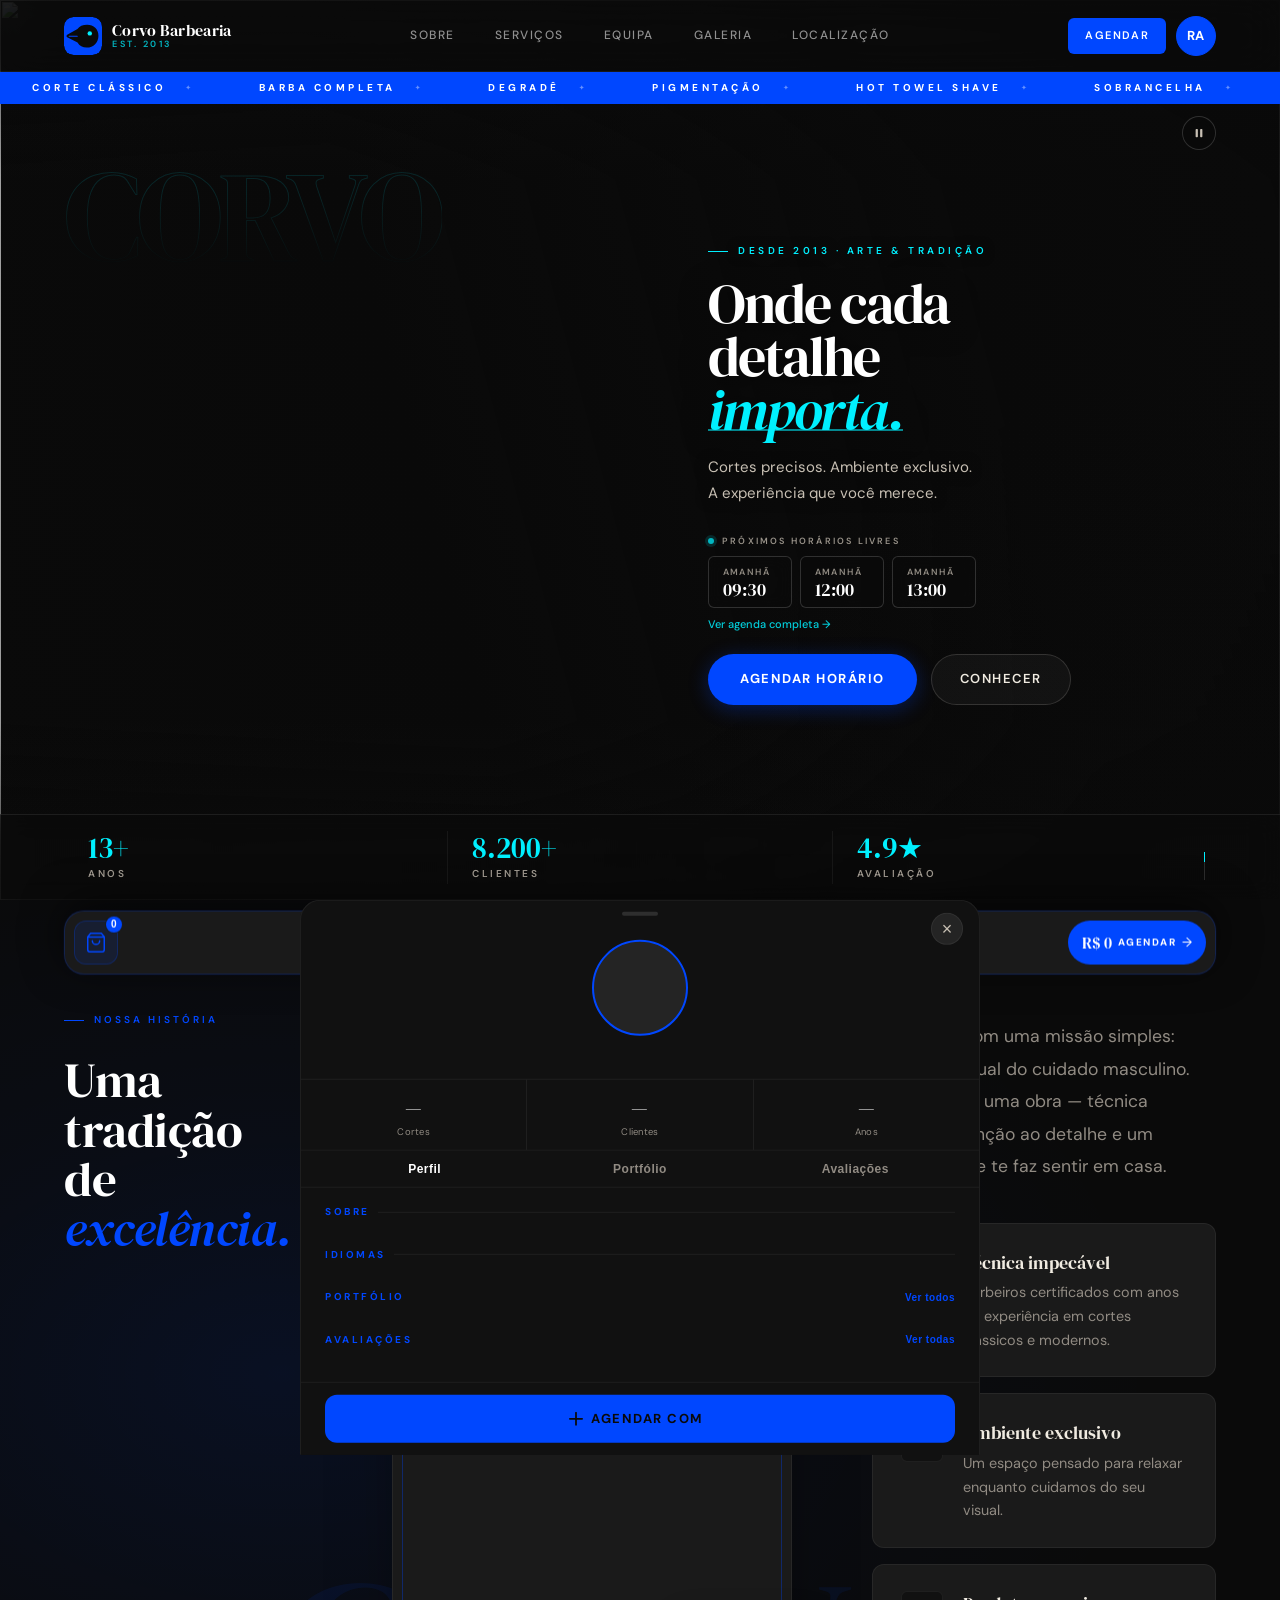
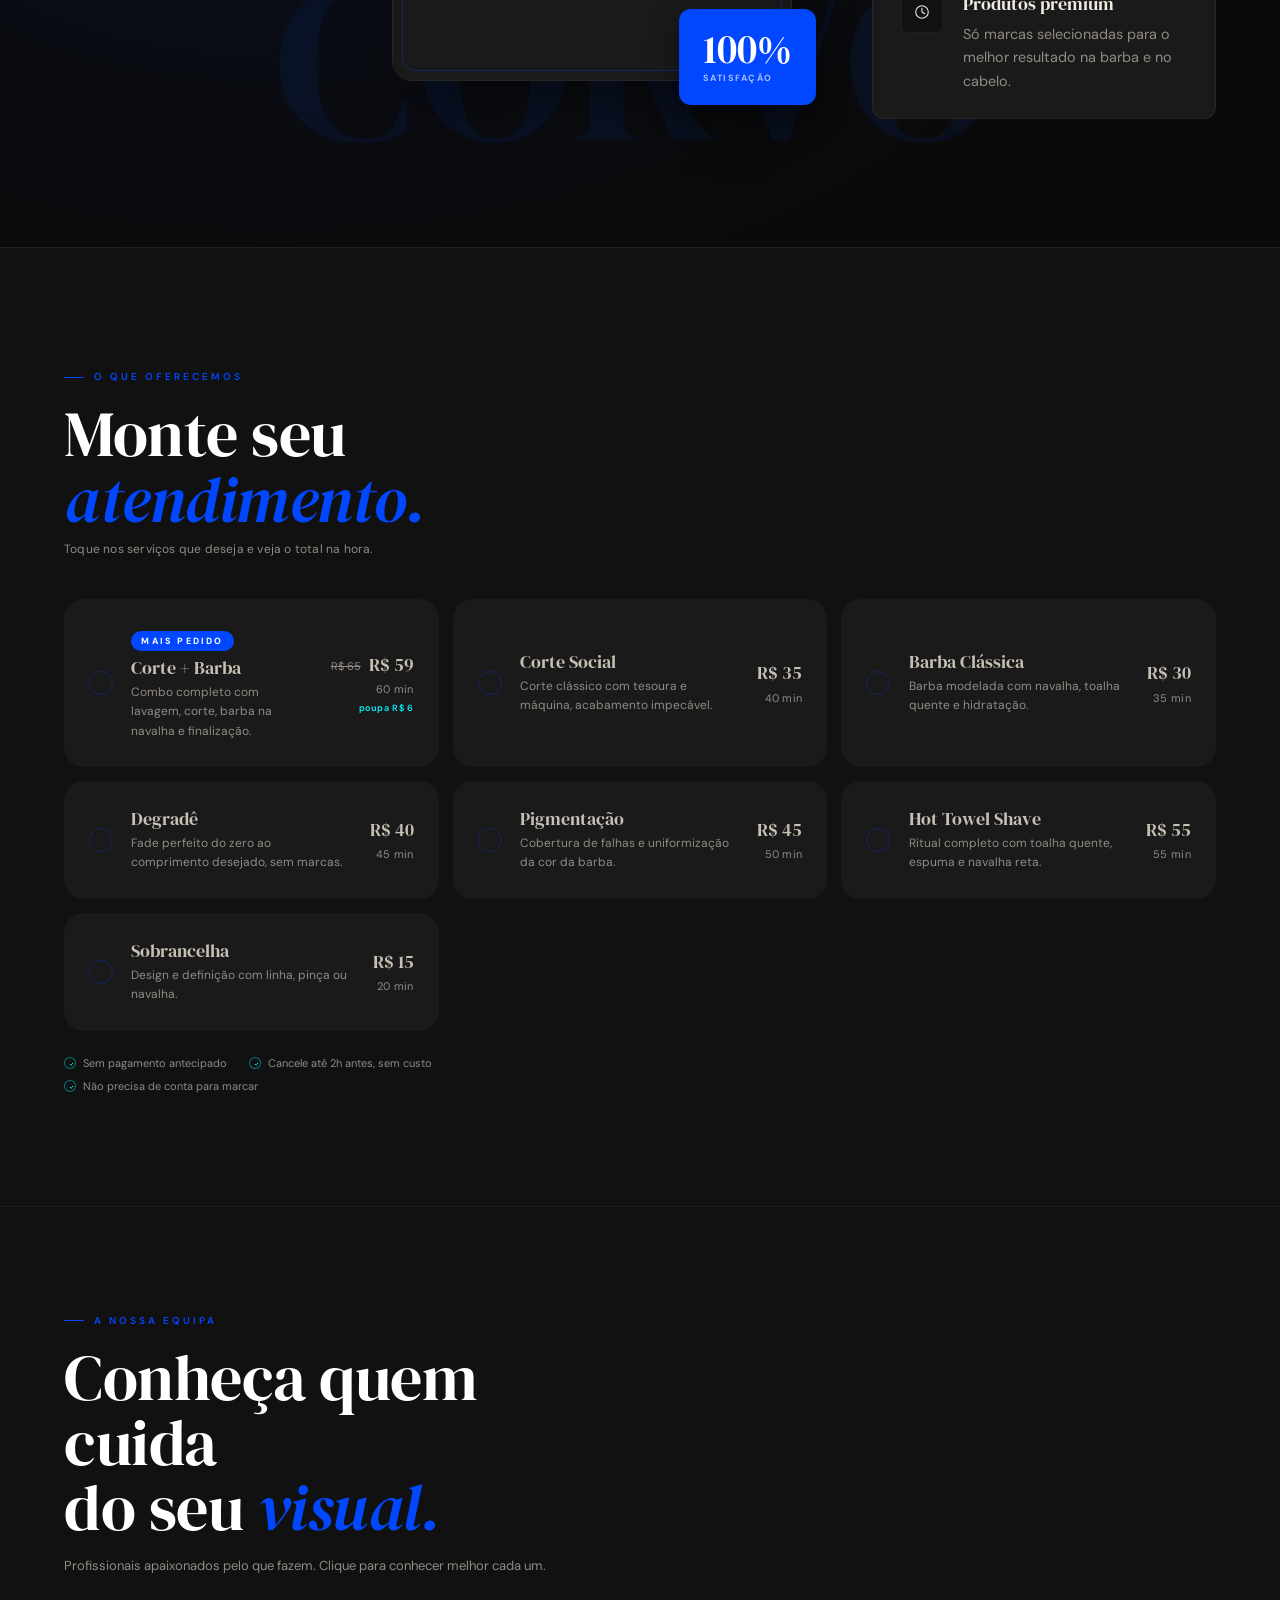
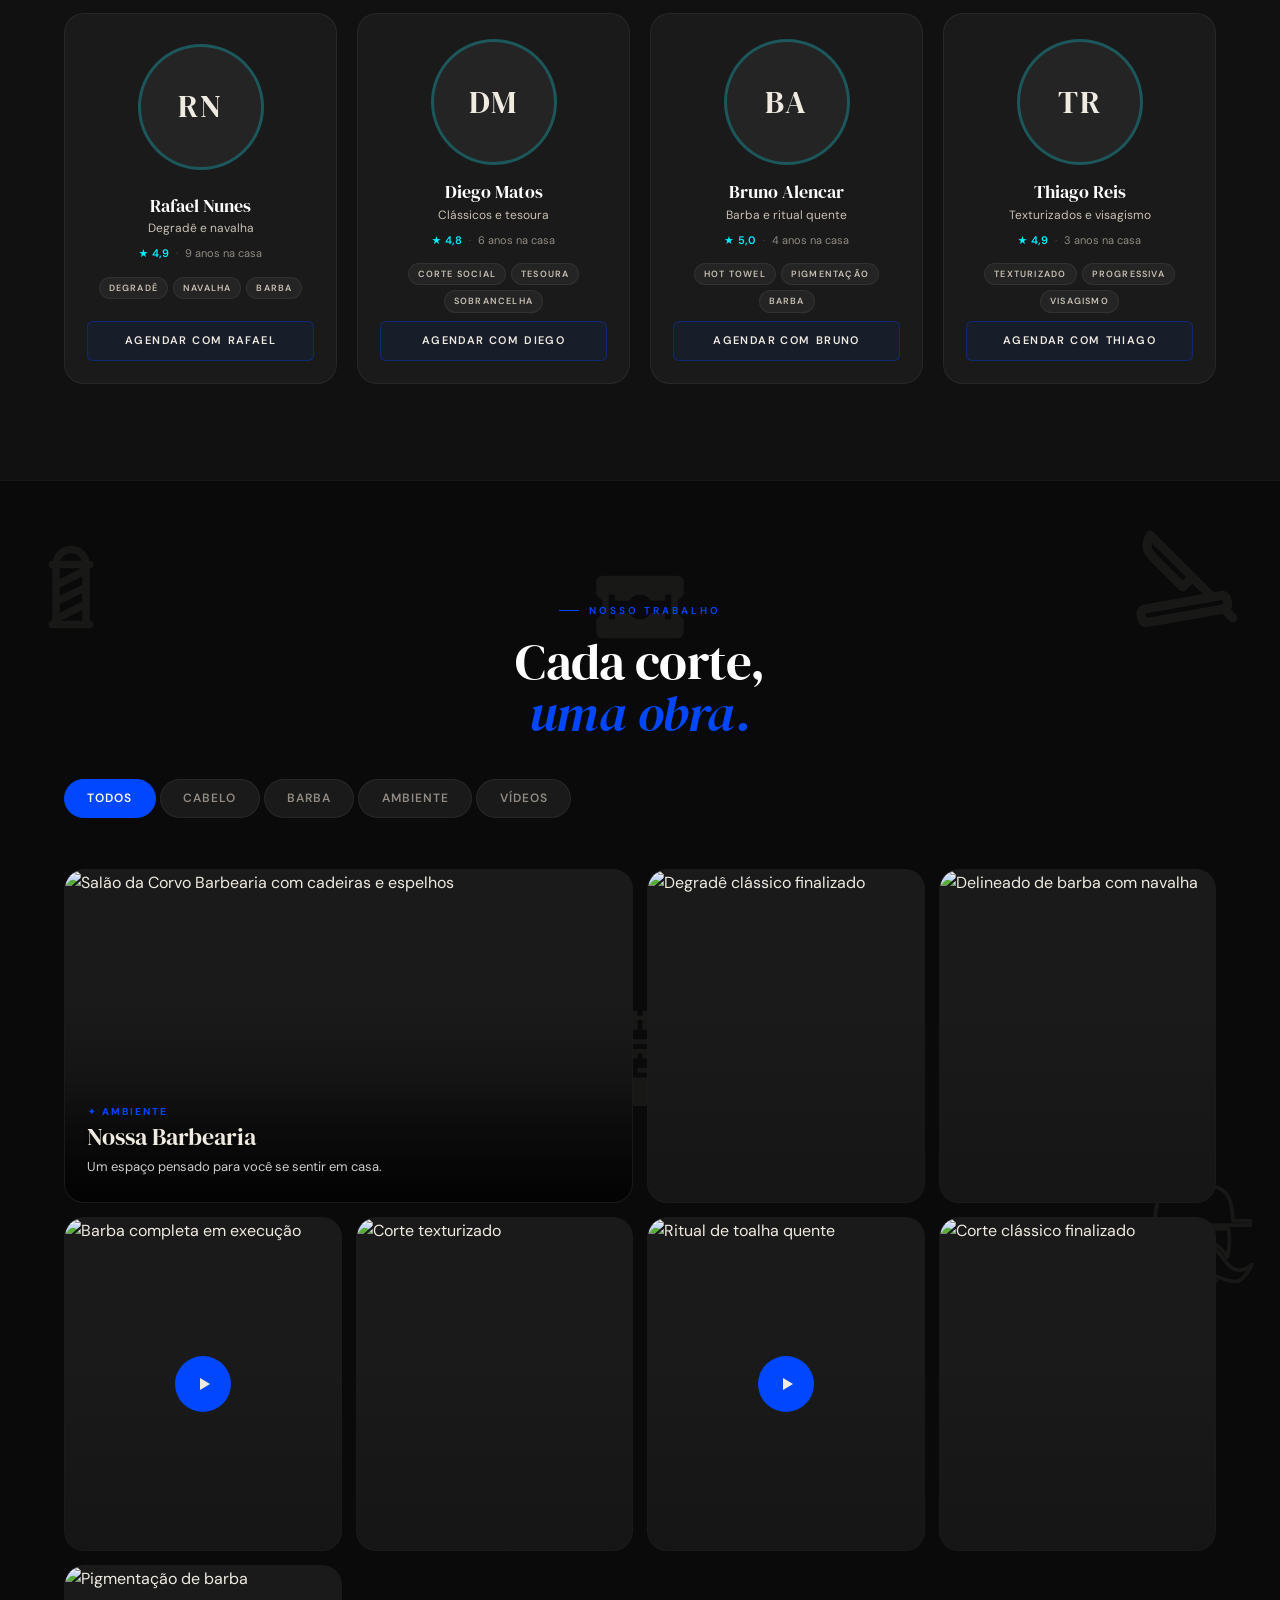
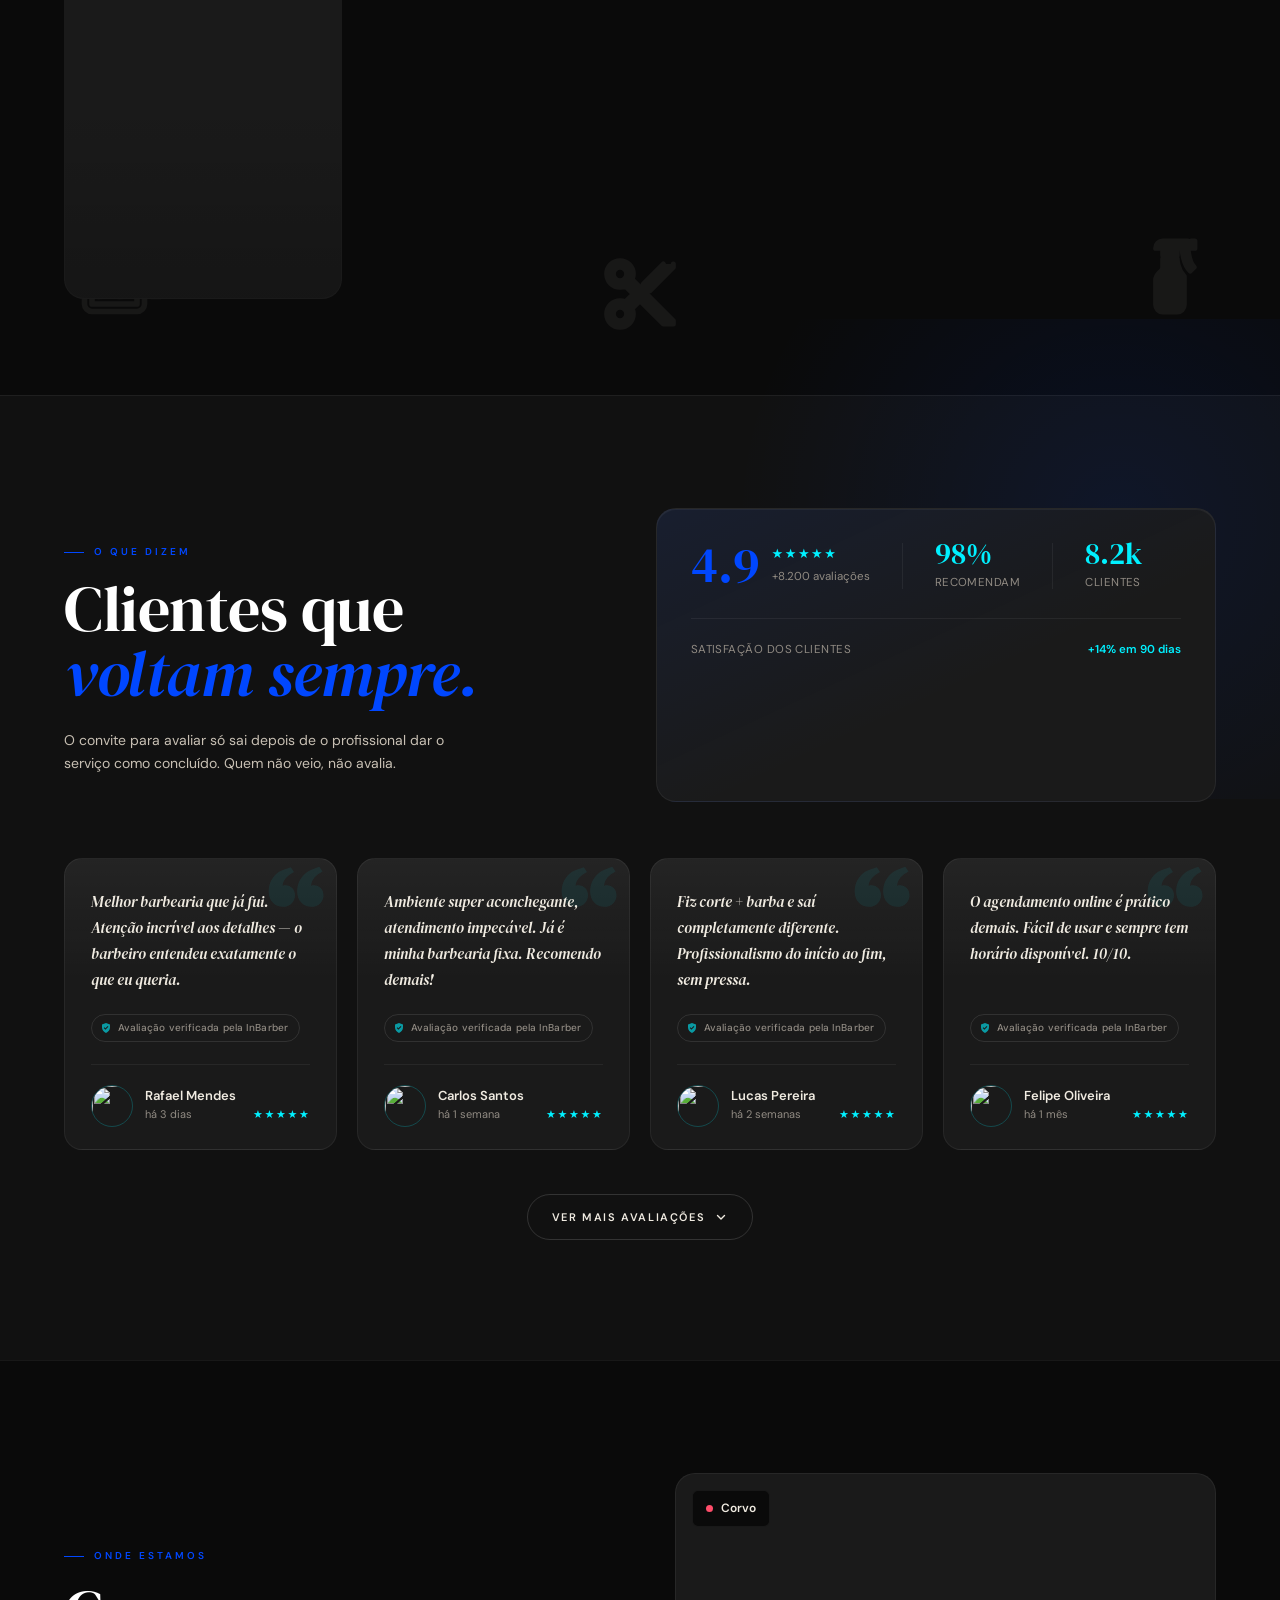
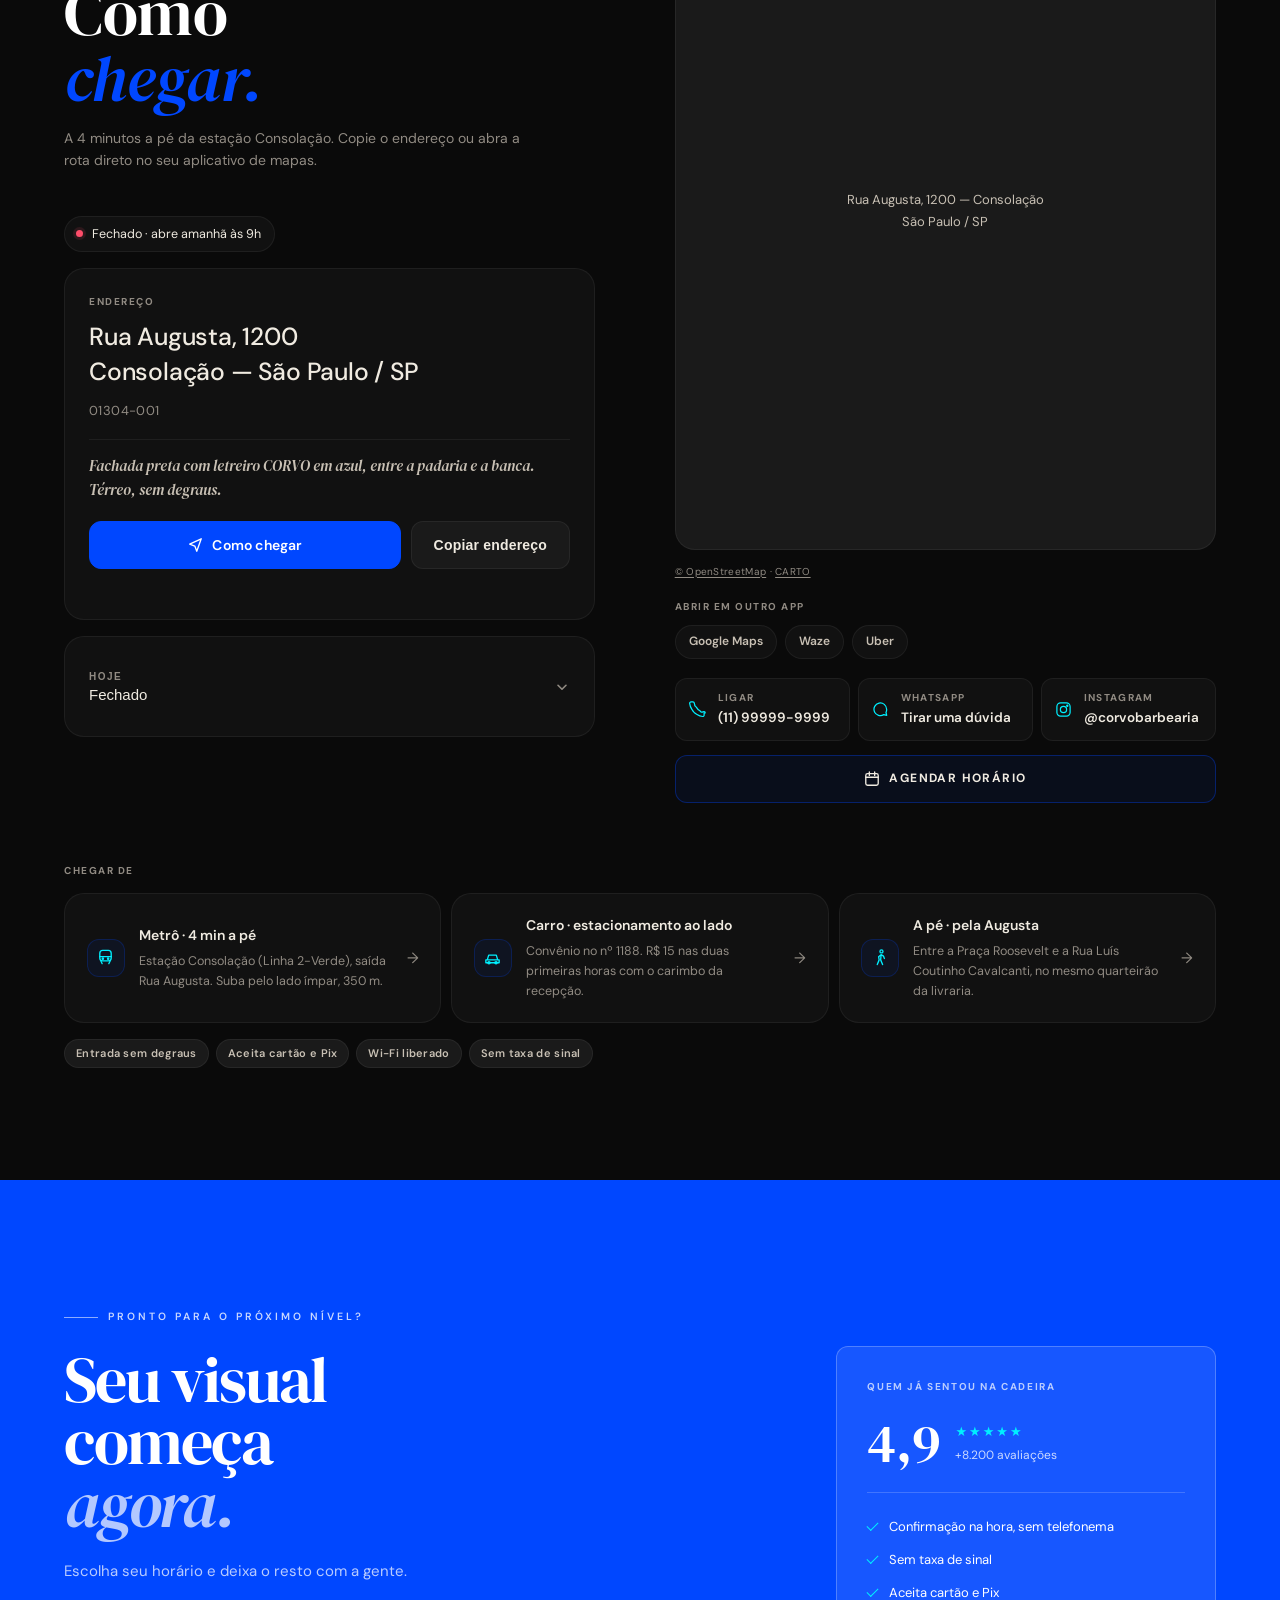
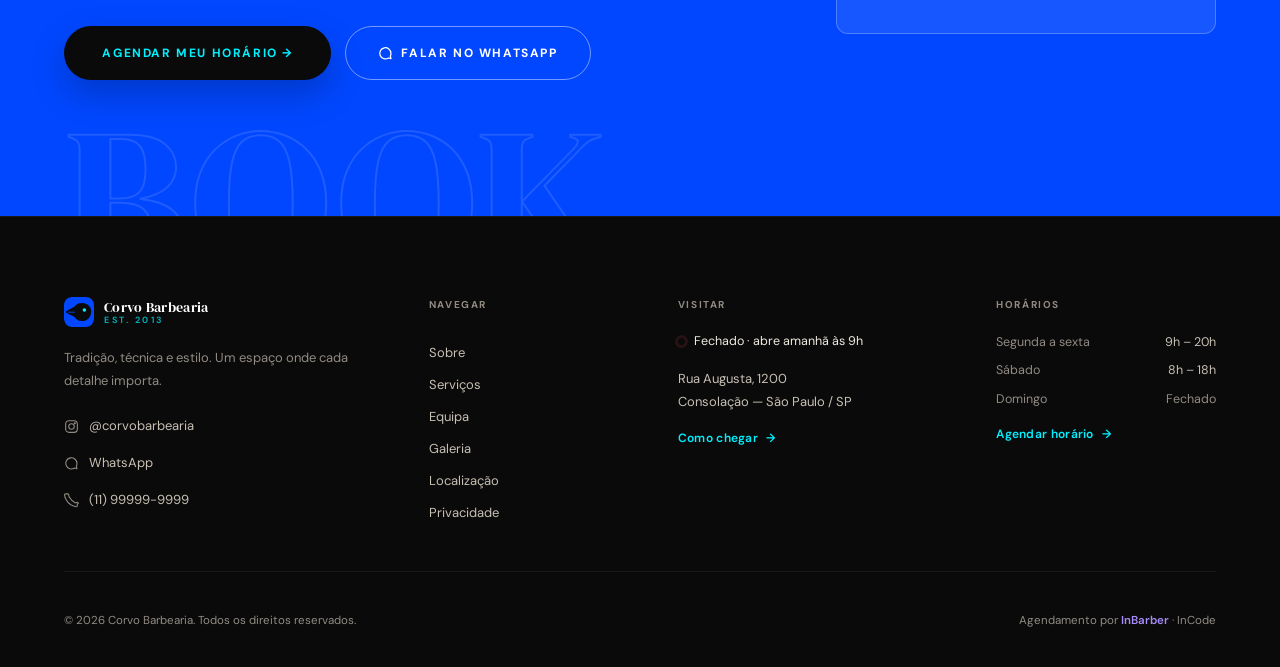
==== index.html @ 1226516c "Adicionado mini menu perfil e melhorado aba perfil.html." ====
<!DOCTYPE html>
<html lang="pt-BR">
<head>
<meta charset="UTF-8">
<meta name="viewport" content="width=device-width, initial-scale=1.0">

<!-- ═══ SEO ═══ -->
<title data-i18n="meta.title">Corvo Barbearia — Barbearia na Consolação, São Paulo</title>
<meta name="description" data-i18n-content="meta.desc" content="Corte, barba e ritual completo na Rua Augusta, Consolação. Agende online em segundos, escolha o barbeiro e o horário.">
<meta name="theme-color" content="#0A0A0A">
<!-- TROQUE: domínio real -->
<link rel="canonical" href="https://corvobarbearia.com.br/">

<!-- ═══ LOGO / ÍCONES ═══ -->
<link rel="icon" href="/assets/corvo-logo.svg" type="image/svg+xml">
<link rel="icon" href="/assets/favicon.ico" sizes="32x32">
<link rel="apple-touch-icon" href="/assets/apple-touch-icon.png">
<link rel="manifest" href="/site.webmanifest">

<!-- ═══ OPEN GRAPH / TWITTER ═══
     A imagem TEM de ser JPG ou PNG 1200×630. SVG não é renderizado
     por WhatsApp, Facebook, Instagram nem LinkedIn. -->
<meta property="og:site_name" content="Corvo Barbearia">
<meta property="og:type" content="website">
<meta property="og:url" content="https://corvobarbearia.com.br/">
<meta property="og:title" data-i18n-content="meta.ogTitle" content="Corvo Barbearia — agende o seu corte em segundos">
<meta property="og:description" data-i18n-content="meta.desc" content="Corte, barba e ritual completo na Rua Augusta, Consolação. Agende online em segundos, escolha o barbeiro e o horário.">
<meta property="og:image" content="https://corvobarbearia.com.br/assets/og-corvo.jpg">
<meta property="og:image:width" content="1200">
<meta property="og:image:height" content="630">
<meta property="og:image:alt" content="Corvo Barbearia — onde cada detalhe importa">
<meta property="og:locale" content="pt_BR">
<meta name="twitter:card" content="summary_large_image">
<meta name="twitter:title" data-i18n-content="meta.ogTitle" content="Corvo Barbearia — agende o seu corte em segundos">
<meta name="twitter:description" data-i18n-content="meta.desc" content="Corte, barba e ritual completo na Rua Augusta, Consolação.">
<meta name="twitter:image" content="https://corvobarbearia.com.br/assets/og-corvo.jpg">

<!-- ═══ ALTERNATES ═══ -->
<link rel="alternate" hreflang="pt-BR" href="https://corvobarbearia.com.br/">
<link rel="alternate" hreflang="en" href="https://corvobarbearia.com.br/?lang=en">
<link rel="alternate" hreflang="es" href="https://corvobarbearia.com.br/?lang=es">
<link rel="alternate" hreflang="x-default" href="https://corvobarbearia.com.br/">

<!-- ═══ FONTES ═══ -->
<link rel="preconnect" href="https://fonts.googleapis.com">
<link rel="preconnect" href="https://fonts.gstatic.com" crossorigin>
<link href="https://fonts.googleapis.com/css2?family=DM+Serif+Display:ital@0;1&family=DM+Sans:wght@300;400;500;600&display=swap" rel="stylesheet">

<!-- A foto do hero é o LCP e vem de terceiros: abrir a ligação cedo
     poupa ~150ms. TROQUE por self-host quando as fotos reais entrarem. -->
<link rel="preconnect" href="https://images.pexels.com" crossorigin>
<link rel="preload" as="image" fetchpriority="high"
      href="https://images.pexels.com/photos/1813272/pexels-photo-1813272.jpeg?auto=compress&cs=tinysrgb&w=1600"
      imagesrcset="https://images.pexels.com/photos/1813272/pexels-photo-1813272.jpeg?auto=compress&cs=tinysrgb&w=768 768w,
                   https://images.pexels.com/photos/1813272/pexels-photo-1813272.jpeg?auto=compress&cs=tinysrgb&w=1280 1280w,
                   https://images.pexels.com/photos/1813272/pexels-photo-1813272.jpeg?auto=compress&cs=tinysrgb&w=1920 1920w"
      imagesizes="100vw">

<!-- ═══ CSS ═══
     Leaflet e Chart.js já NÃO são carregados aqui: entram sob
     IntersectionObserver, só quando o mapa / o gráfico se aproximam
     do viewport. Ver js/app.js › LazyLib.
     O Phosphor Icons foi removido — a página não usava uma única
     classe .ph-, todos os ícones são SVG inline. -->
<link rel="stylesheet" href="/css/style.css">
<link rel="stylesheet" href="/css/landing-pack.css">
<link rel="stylesheet" href="/css/auth-confirm.css">
<link rel="stylesheet" href="/css/profile-btn.css">

<!-- ═══ DADOS ESTRUTURADOS ═══
     Alimenta as estrelas nos resultados do Google, o painel lateral
     e o Google Business Profile. TROQUE os dados pelos reais. -->
<script type="application/ld+json">
{
  "@context": "https://schema.org",
  "@type": "HairSalon",
  "@id": "https://corvobarbearia.com.br/#barbearia",
  "name": "Corvo Barbearia",
  "description": "Barbearia de corte, barba e ritual completo na Consolação, São Paulo. Agendamento online.",
  "url": "https://corvobarbearia.com.br/",
  "logo": "https://corvobarbearia.com.br/assets/icon-512.png",
  "image": "https://corvobarbearia.com.br/assets/og-corvo.jpg",
  "telephone": "+55-11-99999-9999",
  "priceRange": "R$ 15 – R$ 65",
  "currenciesAccepted": "BRL",
  "paymentAccepted": "Dinheiro, Cartão, Pix",
  "foundingDate": "2013",
  "address": {
    "@type": "PostalAddress",
    "streetAddress": "Rua Augusta, 1200",
    "addressLocality": "São Paulo",
    "addressRegion": "SP",
    "postalCode": "01304-001",
    "addressCountry": "BR"
  },
  "geo": { "@type": "GeoCoordinates", "latitude": -23.5530, "longitude": -46.6620 },
  "openingHoursSpecification": [
    { "@type": "OpeningHoursSpecification",
      "dayOfWeek": ["Monday","Tuesday","Wednesday","Thursday","Friday"],
      "opens": "09:00", "closes": "20:00" },
    { "@type": "OpeningHoursSpecification",
      "dayOfWeek": "Saturday", "opens": "08:00", "closes": "18:00" }
  ],
  "aggregateRating": {
    "@type": "AggregateRating",
    "ratingValue": "4.9", "bestRating": "5", "reviewCount": "8200"
  },
  "sameAs": [
    "https://instagram.com/corvobarbearia",
    "https://www.facebook.com/corvobarbearia"
  ],
  "potentialAction": {
    "@type": "ReserveAction",
    "target": {
      "@type": "EntryPoint",
      "urlTemplate": "https://corvobarbearia.com.br/servicos.html",
      "actionPlatform": [
        "http://schema.org/DesktopWebPlatform",
        "http://schema.org/MobileWebPlatform"
      ]
    },
    "result": { "@type": "Reservation", "name": "Agendamento de horário" }
  },
  "hasOfferCatalog": {
    "@type": "OfferCatalog",
    "name": "Serviços",
    "itemListElement": [
      { "@type": "Offer", "price": "59", "priceCurrency": "BRL",
        "itemOffered": { "@type": "Service", "name": "Corte + Barba" } },
      { "@type": "Offer", "price": "35", "priceCurrency": "BRL",
        "itemOffered": { "@type": "Service", "name": "Corte Social" } },
      { "@type": "Offer", "price": "30", "priceCurrency": "BRL",
        "itemOffered": { "@type": "Service", "name": "Barba Clássica" } },
      { "@type": "Offer", "price": "40", "priceCurrency": "BRL",
        "itemOffered": { "@type": "Service", "name": "Degradê" } },
      { "@type": "Offer", "price": "45", "priceCurrency": "BRL",
        "itemOffered": { "@type": "Service", "name": "Pigmentação" } },
      { "@type": "Offer", "price": "55", "priceCurrency": "BRL",
        "itemOffered": { "@type": "Service", "name": "Hot Towel Shave" } },
      { "@type": "Offer", "price": "15", "priceCurrency": "BRL",
        "itemOffered": { "@type": "Service", "name": "Sobrancelha" } }
    ]
  }
}
</script>

</head>
<body>

<!--
  ═══════════════════════════════════════════════════════════════
  LOGO CORVO — componente único (.brand)
  Repetido na nav, no drawer e no rodapé. Para trocar a logo,
  basta substituir o <img> de /assets/corvo-logo.svg.
  Tamanhos: .brand (38px) · .brand--sm (30px) · .brand--lg (48px)
  ═══════════════════════════════════════════════════════════════
-->

<a class="skip-link" href="#conteudo" data-i18n="a11y.skip">Saltar para o conteúdo</a>

<!-- ═══════════════════════════════ NAV ═══════════════════════════════ -->
<header class="nav" id="nav">
  <a href="#" class="brand nav-brand" aria-label="Corvo Barbearia — Início">
    <span class="brand-mark" aria-hidden="true">
      <img src="/assets/corvo-logo.svg" alt="" width="38" height="38">
    </span>
    <span class="brand-text">
      <span class="brand-name"><span>Corvo</span> Barbearia</span>
      <span class="brand-tag">Est. 2013</span>
    </span>
  </a>

  <nav class="nav-links" aria-label="Menu principal">
    <a href="#sobre"       data-i18n="nav.about">Sobre</a>
    <a href="#servicos"    data-i18n="nav.services">Serviços</a>
    <a href="#equipa"      data-i18n="nav.team">Equipa</a>
    <a href="#galeria"     data-i18n="nav.gallery">Galeria</a>
    <a href="#localizacao" data-i18n="nav.location">Localização</a>
  </nav>

  <!-- Botões lado direito -->
  <div class="nav-actions">
    <!-- CTA de agendamento: o link mais valioso da página, visível em
         100% do scroll. O href aponta para o destino real — o JS só
         acrescenta a persistência da seleção. -->
    <a href="servicos.html" class="nav-cta" data-book data-i18n="nav.cta">Agendar</a>

    <button class="nav-icon-btn" id="nav-profile-btn" aria-label="Perfil" data-i18n-aria="nav.profile">
      <svg viewBox="0 0 20 20" fill="none" stroke="currentColor" stroke-width="1.4" stroke-linecap="round" stroke-linejoin="round">
        <circle cx="10" cy="7" r="3.5"/>
        <path d="M2.5 17.5c0-4 3.36-7 7.5-7s7.5 3 7.5 7"/>
      </svg>
    </button>
    <button class="nav-icon-btn nav-hamburger" id="nav-menu-btn" aria-label="Menu" data-i18n-aria="nav.menu" aria-expanded="false" aria-controls="nav-drawer">
      <span class="ham-bar"></span>
      <span class="ham-bar"></span>
      <span class="ham-bar"></span>
    </button>
  </div>
</header>

<!-- ═══ DRAWER — fora do header para não ser cortado ═══ -->
<div class="nav-drawer" id="nav-drawer" aria-hidden="true" role="dialog" aria-modal="true" aria-label="Menu">
  <div class="nav-drawer-overlay" id="nav-drawer-overlay"></div>
  <div class="nav-drawer-panel">
    <div class="nav-drawer-header">
      <span class="brand brand--sm">
        <span class="brand-mark" aria-hidden="true">
          <img src="/assets/corvo-logo.svg" alt="" width="30" height="30">
        </span>
        <span class="brand-text">
          <span class="brand-name">Corvo</span>
          <span class="brand-tag" data-i18n="drawer.title">Menu</span>
        </span>
      </span>
      <button class="nav-drawer-close" id="nav-drawer-close" aria-label="Fechar menu" data-i18n-aria="drawer.close">
        <svg viewBox="0 0 18 18" fill="none" stroke="currentColor" stroke-width="1.5" stroke-linecap="round">
          <line x1="3" y1="3" x2="15" y2="15"/><line x1="15" y1="3" x2="3" y2="15"/>
        </svg>
      </button>
    </div>
    <div class="nav-drawer-body">

      <!-- Agendar — primeiro item, é o que a página quer que aconteça -->
      <a href="servicos.html" class="nav-drawer-item nav-drawer-item--cta" data-book>
        <span class="nav-drawer-icon">
          <svg viewBox="0 0 20 20" fill="none" stroke="currentColor" stroke-width="1.4" stroke-linecap="round" stroke-linejoin="round">
            <rect x="2.5" y="4" width="15" height="14" rx="2"/><path d="M2.5 8h15M7 1.5v4M13 1.5v4"/>
          </svg>
        </span>
        <span class="nav-drawer-item-text">
          <strong data-i18n="drawer.book">Agendar horário</strong>
          <small data-i18n="drawer.book_sub">Escolha serviço, barbeiro e hora</small>
        </span>
        <svg class="nav-drawer-arrow" viewBox="0 0 14 14" fill="none" stroke="currentColor" stroke-width="1.3" stroke-linecap="round" stroke-linejoin="round">
          <path d="M5 2l5 5-5 5"/>
        </svg>
      </a>

      <!-- Perfil -->
      <a href="perfil.html" class="nav-drawer-item">
        <span class="nav-drawer-icon">
          <svg viewBox="0 0 20 20" fill="none" stroke="currentColor" stroke-width="1.4" stroke-linecap="round" stroke-linejoin="round">
            <circle cx="10" cy="7" r="3.5"/>
            <path d="M2.5 17.5c0-4 3.36-7 7.5-7s7.5 3 7.5 7"/>
          </svg>
        </span>
        <span class="nav-drawer-item-text">
          <strong data-i18n="drawer.profile">Perfil</strong>
          <small data-i18n="drawer.profile_sub">Gerir a sua conta</small>
        </span>
        <svg class="nav-drawer-arrow" viewBox="0 0 14 14" fill="none" stroke="currentColor" stroke-width="1.3" stroke-linecap="round" stroke-linejoin="round">
          <path d="M5 2l5 5-5 5"/>
        </svg>
      </a>

      <div class="nav-drawer-divider"></div>

      <!-- Idioma -->
      <div class="nav-drawer-item nav-drawer-lang-item">
        <span class="nav-drawer-icon">
          <svg viewBox="0 0 20 20" fill="none" stroke="currentColor" stroke-width="1.4" stroke-linecap="round" stroke-linejoin="round">
            <circle cx="10" cy="10" r="7.5"/>
            <path d="M10 2.5C10 2.5 7 6 7 10s3 7.5 3 7.5M10 2.5C10 2.5 13 6 13 10s-3 7.5-3 7.5M2.5 10h15"/>
          </svg>
        </span>
        <div class="nav-drawer-lang-content">
          <span class="nav-drawer-item-text">
            <strong data-i18n="drawer.language">Idioma</strong>
            <small class="lang-current-label">Português</small>
          </span>
          <div class="lang-pills" role="group" aria-label="Selecionar idioma" data-i18n-aria="drawer.langGroup">
            <button class="lang-pill active" data-lang="pt" aria-pressed="true">PT</button>
            <button class="lang-pill" data-lang="en" aria-pressed="false">EN</button>
            <button class="lang-pill" data-lang="es" aria-pressed="false">ES</button>
          </div>
        </div>
      </div>

    </div>
  </div>
</div>

<!-- ═══════════════════════════════ TICKER ═══════════════════════════════ -->
<div class="ticker" aria-hidden="true">
  <div class="ticker-track" id="ticker-track">
    <span class="t-item"><span data-i18n="tick.1">Corte Clássico</span> <span class="t-bull" aria-hidden="true">✦</span></span>
    <span class="t-item"><span data-i18n="tick.2">Barba Completa</span> <span class="t-bull" aria-hidden="true">✦</span></span>
    <span class="t-item"><span data-i18n="tick.3">Degradê</span> <span class="t-bull" aria-hidden="true">✦</span></span>
    <span class="t-item"><span data-i18n="tick.4">Pigmentação</span> <span class="t-bull" aria-hidden="true">✦</span></span>
    <span class="t-item"><span data-i18n="tick.5">Hot Towel Shave</span> <span class="t-bull" aria-hidden="true">✦</span></span>
    <span class="t-item"><span data-i18n="tick.6">Sobrancelha</span> <span class="t-bull" aria-hidden="true">✦</span></span>
    <span class="t-item"><span data-i18n="tick.7">Progressiva</span> <span class="t-bull" aria-hidden="true">✦</span></span>
    <span class="t-item"><span data-i18n="tick.1">Corte Clássico</span> <span class="t-bull" aria-hidden="true">✦</span></span>
    <span class="t-item"><span data-i18n="tick.2">Barba Completa</span> <span class="t-bull" aria-hidden="true">✦</span></span>
    <span class="t-item"><span data-i18n="tick.3">Degradê</span> <span class="t-bull" aria-hidden="true">✦</span></span>
    <span class="t-item"><span data-i18n="tick.4">Pigmentação</span> <span class="t-bull" aria-hidden="true">✦</span></span>
    <span class="t-item"><span data-i18n="tick.5">Hot Towel Shave</span> <span class="t-bull" aria-hidden="true">✦</span></span>
    <span class="t-item"><span data-i18n="tick.6">Sobrancelha</span> <span class="t-bull" aria-hidden="true">✦</span></span>
    <span class="t-item"><span data-i18n="tick.7">Progressiva</span> <span class="t-bull" aria-hidden="true">✦</span></span>
  </div>
</div>

<main id="conteudo">

<!-- ═══════════════════════════════ HERO ═══════════════════════════════ -->
<section class="hero" aria-label="Apresentação">

  <!-- Foto, não vídeo.
       Esta imagem É o LCP da página, por isso leva fetchpriority="high"
       e não leva loading="lazy". O srcset entrega 768/1280/1920 conforme
       o ecrã — em telemóvel descarregam-se ~120 KB em vez dos ~6 MB que
       o MP4 custava.
       TROQUE: foto real da barbearia, 1920×1080 ou maior, self-hosted. -->
  <div class="hero-img" aria-hidden="true">
    <img
      id="hero-photo"
      src="https://images.pexels.com/photos/1813272/pexels-photo-1813272.jpeg?auto=compress&cs=tinysrgb&w=1600"
      srcset="https://images.pexels.com/photos/1813272/pexels-photo-1813272.jpeg?auto=compress&cs=tinysrgb&w=768 768w,
              https://images.pexels.com/photos/1813272/pexels-photo-1813272.jpeg?auto=compress&cs=tinysrgb&w=1280 1280w,
              https://images.pexels.com/photos/1813272/pexels-photo-1813272.jpeg?auto=compress&cs=tinysrgb&w=1920 1920w"
      sizes="100vw"
      alt=""
      width="1920" height="1080"
      fetchpriority="high"
      decoding="async">
  </div>

  <div class="hero-overlay" aria-hidden="true"></div>
  <!-- A vinheta existia no CSS desde sempre; faltava a div.
       É ela que separa o h1 branco da pele iluminada do vídeo. -->
  <div class="hero-vignette" aria-hidden="true"></div>

  <div class="hero-title-wrap" aria-hidden="true">
    <span class="hero-big-word">CORVO</span>
  </div>

  <!-- Pausa de movimento — WCAG 2.2.2. Controla vídeo, ticker e Ken Burns. -->
  <button class="hero-motion" id="motion-toggle" aria-pressed="false"
          aria-label="Pausar animações" data-i18n-aria="a11y.motionPause">
    <svg class="mt-pause" viewBox="0 0 16 16" fill="currentColor" aria-hidden="true">
      <rect x="3.5" y="2.5" width="3" height="11" rx="1"/><rect x="9.5" y="2.5" width="3" height="11" rx="1"/>
    </svg>
    <svg class="mt-play" viewBox="0 0 16 16" fill="currentColor" aria-hidden="true">
      <path d="M4.5 2.8v10.4c0 .8.9 1.3 1.6.9l8.3-5.2c.6-.4.6-1.3 0-1.7L6.1 1.9c-.7-.4-1.6.1-1.6.9z"/>
    </svg>
  </button>

  <div class="hero-content">
    <p class="hero-eyebrow">
      <span class="hero-eyebrow-line"></span>
      <span data-i18n="hero.eyebrow">Desde 2013 · Arte &amp; Tradição</span>
    </p>
    <h1 class="hero-h1" data-i18n-html="hero.h1">
      Onde cada<br>
      detalhe<br>
      <em>importa.</em>
    </h1>
    <p class="hero-desc" data-i18n-html="hero.desc">
      Cortes precisos. Ambiente exclusivo.<br>
      A experiência que você merece.
    </p>

    <!-- ═══ PRÓXIMOS HORÁRIOS ═══
         A alavanca de conversão da página: mostra disponibilidade antes
         de pedir compromisso e corta o funil de 4 passos para 1.
         Preenchido por js/app.js › initHeroSlots() a partir do horário
         de funcionamento real. Ligar à API de agenda em produção. -->
    <div class="hero-slots" id="hero-slots" hidden>
      <span class="hero-slots-label" data-i18n="slots.label">Próximos horários livres</span>
      <div class="hero-slots-row" id="hero-slots-row"></div>
      <a class="hero-slots-all" href="agendar.html" data-i18n="slots.all">Ver agenda completa →</a>
    </div>

    <div class="hero-btns">
      <a href="servicos.html" class="btn-fill" data-book data-i18n="hero.cta1">Agendar horário</a>
      <a href="#sobre" class="btn-ghost-w" data-i18n="hero.cta2">Conhecer</a>
    </div>
  </div>

  <div class="hero-stats" aria-label="Números">
    <div class="hero-stat">
      <!-- data-since: os anos são calculados a partir do ano de fundação,
           nunca escritos à mão. Um número, uma fonte de verdade. -->
      <strong data-count="13" data-suffix="+" data-since="2013">0+</strong>
      <span data-i18n="hero.stat1">Anos</span>
    </div>
    <div class="hero-stat-div" aria-hidden="true"></div>
    <div class="hero-stat">
      <strong data-count="8200" data-suffix="+">0+</strong>
      <span data-i18n="hero.stat2">Clientes</span>
    </div>
    <div class="hero-stat-div" aria-hidden="true"></div>
    <div class="hero-stat">
      <strong data-count="4.9" data-suffix="★">0★</strong>
      <span data-i18n="hero.stat3">Avaliação</span>
    </div>
  </div>

  <!-- Indicador de scroll: também só existia no CSS. -->
  <a class="hero-scroll" href="#sobre" aria-label="Ver mais" data-i18n-aria="a11y.scroll">
    <span class="hero-scroll-line" aria-hidden="true"></span>
  </a>

</section>

<!-- ═══════════════════════════════ SOBRE ═══════════════════════════════ -->
<section class="about" id="sobre" aria-labelledby="about-h">

  <!-- Fundo infinito com marca d'água CORVO -->
  <div class="about-bg" aria-hidden="true">
    <div class="about-bg-glow"></div>
    <span class="about-bg-word">CORVO</span>
    <div class="about-bg-grain"></div>
  </div>

  <div class="about-inner">

    <div class="about-top">
      <p class="label-tag" data-i18n="about.tag">Nossa história</p>
      <h2 class="section-h" id="about-h" data-i18n-html="about.h">
        Uma tradição<br>
        de <em>excelência.</em>
      </h2>
    </div>

    <div class="about-grid">

      <div class="about-visual">
        <div class="about-img-wrap">
          <!-- TROQUE: <img src="/assets/sobre.jpg" alt="Interior da barbearia" width="900" height="1100"> -->
          <div class="about-img-ph">
            <svg viewBox="0 0 48 48" fill="none" aria-hidden="true"><rect x="6" y="10" width="36" height="28" rx="1" stroke-width="1"/><circle cx="18" cy="20" r="4" stroke-width="1"/><path d="M6 38l10-10 7 7 8-10 11 13" stroke-width="1"/></svg>
            <span data-i18n="about.ph">Foto do ambiente</span>
          </div>
          <div class="about-img-frame" aria-hidden="true"></div>
        </div>
        <div class="about-badge">
          <strong>100%</strong>
          <span data-i18n="about.badge">Satisfação</span>
        </div>
      </div>

      <div class="about-copy">
        <p class="body-txt" data-i18n="about.body">
          Nascemos com uma missão simples: resgatar o ritual do cuidado masculino. Cada corte é uma obra — técnica apurada, atenção ao detalhe e um ambiente que te faz sentir em casa.
        </p>

        <ul class="pillars" role="list">
          <li class="pillar">
            <span class="pillar-icon" aria-hidden="true">
              <svg viewBox="0 0 20 20" fill="none"><path d="M10 2l2 6h6l-5 3.6 1.9 6L10 14l-4.9 3.6L7 11.6 2 8h6z" stroke-width="1.2" stroke-linecap="round" stroke-linejoin="round"/></svg>
            </span>
            <div>
              <h3 data-i18n="about.p1h">Técnica impecável</h3>
              <p data-i18n="about.p1b">Barbeiros certificados com anos de experiência em cortes clássicos e modernos.</p>
            </div>
          </li>
          <li class="pillar">
            <span class="pillar-icon" aria-hidden="true">
              <svg viewBox="0 0 20 20" fill="none"><rect x="3" y="3" width="14" height="14" rx="1" stroke-width="1.2"/><path d="M7 10h6M10 7v6" stroke-width="1.2" stroke-linecap="round"/></svg>
            </span>
            <div>
              <h3 data-i18n="about.p2h">Ambiente exclusivo</h3>
              <p data-i18n="about.p2b">Um espaço pensado para relaxar enquanto cuidamos do seu visual.</p>
            </div>
          </li>
          <li class="pillar">
            <span class="pillar-icon" aria-hidden="true">
              <svg viewBox="0 0 20 20" fill="none"><path d="M10 3C6.13 3 3 6.13 3 10s3.13 7 7 7 7-3.13 7-7-3.13-7-7-7z" stroke-width="1.2"/><path d="M10 6v4l3 2" stroke-width="1.2" stroke-linecap="round"/></svg>
            </span>
            <div>
              <h3 data-i18n="about.p3h">Produtos premium</h3>
              <p data-i18n="about.p3b">Só marcas selecionadas para o melhor resultado na barba e no cabelo.</p>
            </div>
          </li>
        </ul>
      </div>

    </div>

  </div>
</section>

<!-- ═══════════════════════════════ SERVIÇOS ═══════════════════════════════ -->
<section class="services" id="servicos" aria-labelledby="svc-h">
  <div class="services-top">
    <p class="label-tag" data-i18n="svc.tag">O que oferecemos</p>
    <h2 class="section-h" id="svc-h" data-i18n-html="svc.h">Monte seu<br><em>atendimento.</em></h2>
    <p class="svc-hint" data-i18n="svc.hint">Toque nos serviços que deseja e veja o total na hora.</p>
  </div>

  <!-- Cada cartão é um <button> dentro do <li>: aria-pressed só é válido
       em role="button" — num listitem é ignorado pelos leitores de ecrã.
       Enter e Espaço passam a vir de graça do próprio elemento. -->
  <ul class="svc-list" role="list" id="svc-list">

    <li>
      <button type="button" class="svc-card"
              data-id="corte-barba" data-name="Corte + Barba" data-price="59" data-dur="60 min"
              aria-pressed="false">
        <span class="svc-card-inner">
          <span class="svc-check" aria-hidden="true">
            <svg class="svc-check-icon" viewBox="0 0 16 16" fill="none"><polyline points="3,8 6.5,11.5 13,4.5" stroke-width="2" stroke-linecap="round" stroke-linejoin="round"/></svg>
          </span>
          <span class="svc-meta">
            <span class="svc-badge" data-i18n="svc.1badge">Mais pedido</span>
            <span class="svc-name" data-i18n="svc.1name">Corte + Barba</span>
            <span class="svc-desc" data-i18n="svc.1desc">Combo completo com lavagem, corte, barba na navalha e finalização.</span>
          </span>
          <span class="svc-foot">
            <span class="svc-price"><s class="svc-price-was">R$ 65</s> R$ 59</span>
            <span class="svc-dur">60 min</span>
            <span class="svc-save" data-i18n="svc.1save">poupa R$ 6</span>
          </span>
        </span>
      </button>
    </li>

    <li>
      <button type="button" class="svc-card"
              data-id="corte" data-name="Corte Social" data-price="35" data-dur="40 min"
              aria-pressed="false">
        <span class="svc-card-inner">
          <span class="svc-check" aria-hidden="true">
            <svg class="svc-check-icon" viewBox="0 0 16 16" fill="none"><polyline points="3,8 6.5,11.5 13,4.5" stroke-width="2" stroke-linecap="round" stroke-linejoin="round"/></svg>
          </span>
          <span class="svc-meta">
            <span class="svc-name" data-i18n="svc.2name">Corte Social</span>
            <span class="svc-desc" data-i18n="svc.2desc">Corte clássico com tesoura e máquina, acabamento impecável.</span>
          </span>
          <span class="svc-foot">
            <span class="svc-price">R$ 35</span>
            <span class="svc-dur">40 min</span>
          </span>
        </span>
      </button>
    </li>

    <li>
      <button type="button" class="svc-card"
              data-id="barba" data-name="Barba Clássica" data-price="30" data-dur="35 min"
              aria-pressed="false">
        <span class="svc-card-inner">
          <span class="svc-check" aria-hidden="true">
            <svg class="svc-check-icon" viewBox="0 0 16 16" fill="none"><polyline points="3,8 6.5,11.5 13,4.5" stroke-width="2" stroke-linecap="round" stroke-linejoin="round"/></svg>
          </span>
          <span class="svc-meta">
            <span class="svc-name" data-i18n="svc.3name">Barba Clássica</span>
            <span class="svc-desc" data-i18n="svc.3desc">Barba modelada com navalha, toalha quente e hidratação.</span>
          </span>
          <span class="svc-foot">
            <span class="svc-price">R$ 30</span>
            <span class="svc-dur">35 min</span>
          </span>
        </span>
      </button>
    </li>

    <li>
      <button type="button" class="svc-card"
              data-id="degrade" data-name="Degradê" data-price="40" data-dur="45 min"
              aria-pressed="false">
        <span class="svc-card-inner">
          <span class="svc-check" aria-hidden="true">
            <svg class="svc-check-icon" viewBox="0 0 16 16" fill="none"><polyline points="3,8 6.5,11.5 13,4.5" stroke-width="2" stroke-linecap="round" stroke-linejoin="round"/></svg>
          </span>
          <span class="svc-meta">
            <span class="svc-name" data-i18n="svc.4name">Degradê</span>
            <span class="svc-desc" data-i18n="svc.4desc">Fade perfeito do zero ao comprimento desejado, sem marcas.</span>
          </span>
          <span class="svc-foot">
            <span class="svc-price">R$ 40</span>
            <span class="svc-dur">45 min</span>
          </span>
        </span>
      </button>
    </li>

    <li>
      <button type="button" class="svc-card"
              data-id="pigmentacao" data-name="Pigmentação" data-price="45" data-dur="50 min"
              aria-pressed="false">
        <span class="svc-card-inner">
          <span class="svc-check" aria-hidden="true">
            <svg class="svc-check-icon" viewBox="0 0 16 16" fill="none"><polyline points="3,8 6.5,11.5 13,4.5" stroke-width="2" stroke-linecap="round" stroke-linejoin="round"/></svg>
          </span>
          <span class="svc-meta">
            <span class="svc-name" data-i18n="svc.5name">Pigmentação</span>
            <span class="svc-desc" data-i18n="svc.5desc">Cobertura de falhas e uniformização da cor da barba.</span>
          </span>
          <span class="svc-foot">
            <span class="svc-price">R$ 45</span>
            <span class="svc-dur">50 min</span>
          </span>
        </span>
      </button>
    </li>

    <li>
      <button type="button" class="svc-card"
              data-id="hot-towel" data-name="Hot Towel Shave" data-price="55" data-dur="55 min"
              aria-pressed="false">
        <span class="svc-card-inner">
          <span class="svc-check" aria-hidden="true">
            <svg class="svc-check-icon" viewBox="0 0 16 16" fill="none"><polyline points="3,8 6.5,11.5 13,4.5" stroke-width="2" stroke-linecap="round" stroke-linejoin="round"/></svg>
          </span>
          <span class="svc-meta">
            <span class="svc-name" data-i18n="svc.6name">Hot Towel Shave</span>
            <span class="svc-desc" data-i18n="svc.6desc">Ritual completo com toalha quente, espuma e navalha reta.</span>
          </span>
          <span class="svc-foot">
            <span class="svc-price">R$ 55</span>
            <span class="svc-dur">55 min</span>
          </span>
        </span>
      </button>
    </li>

    <li>
      <button type="button" class="svc-card"
              data-id="sobrancelha" data-name="Sobrancelha" data-price="15" data-dur="20 min"
              aria-pressed="false">
        <span class="svc-card-inner">
          <span class="svc-check" aria-hidden="true">
            <svg class="svc-check-icon" viewBox="0 0 16 16" fill="none"><polyline points="3,8 6.5,11.5 13,4.5" stroke-width="2" stroke-linecap="round" stroke-linejoin="round"/></svg>
          </span>
          <span class="svc-meta">
            <span class="svc-name" data-i18n="svc.7name">Sobrancelha</span>
            <span class="svc-desc" data-i18n="svc.7desc">Design e definição com linha, pinça ou navalha.</span>
          </span>
          <span class="svc-foot">
            <span class="svc-price">R$ 15</span>
            <span class="svc-dur">20 min</span>
          </span>
        </span>
      </button>
    </li>

  </ul>

  <!-- As três objeções silenciosas que fazem alguém fechar o separador -->
  <ul class="svc-terms" role="list">
    <li data-i18n="svc.term1">Sem pagamento antecipado</li>
    <li data-i18n="svc.term2">Cancele até 2h antes, sem custo</li>
    <li data-i18n="svc.term3">Não precisa de conta para marcar</li>
  </ul>
</section>

<!-- ═══════════════════════════════ EQUIPA ═══════════════════════════════ -->
<section class="team" id="equipa" aria-labelledby="team-h">
  <div class="team-hd">
    <p class="label-tag" data-i18n="team.tag">A nossa equipa</p>
    <h2 class="section-h" id="team-h" data-i18n-html="team.h">Conheça quem cuida<br>do seu <em>visual.</em></h2>
    <p class="team-sub" data-i18n="team.sub">Profissionais apaixonados pelo que fazem. Clique na foto para conhecer melhor cada um.</p>
  </div>

  <ul class="team-list" role="list">

    <li class="team-card" data-barber="rafael-nunes">
      <button type="button" class="team-av team-av--photo" aria-label="Ver perfil de Rafael Nunes"
              style="background-image:url('/assets/equipa/rafael.jpg')">
        <span class="team-av-initials">RN</span>
        <span class="team-av-hint" data-i18n="team.avHint">ver perfil</span>
      </button>
      <div class="team-body">
        <h3 class="team-name">Rafael Nunes</h3>
        <p class="team-role" data-i18n="team.1role">Degradê e navalha</p>
        <div class="team-meta">
          <span class="team-rating"><span aria-hidden="true">★</span> 4,9</span>
          <span class="team-dot" aria-hidden="true">·</span>
          <span class="team-since" data-i18n="team.1since">9 anos na casa</span>
        </div>
        <ul class="team-tags" role="list">
          <li data-i18n="team.tagFade">Degradê</li>
          <li data-i18n="team.tagRazor">Navalha</li>
          <li data-i18n="team.tagBeard">Barba</li>
        </ul>
      </div>
      <a class="team-cta" href="servicos.html?barbeiro=rafael-nunes" data-book>
        <span data-i18n="team.cta">Agendar com</span> Rafael
      </a>
    </li>

    <li class="team-card" data-barber="diego-matos">
      <button type="button" class="team-av team-av--photo" aria-label="Ver perfil de Diego Matos"
              style="background-image:url('/assets/equipa/diego.jpg')">
        <span class="team-av-initials">DM</span>
        <span class="team-av-hint" data-i18n="team.avHint">ver perfil</span>
      </button>
      <div class="team-body">
        <h3 class="team-name">Diego Matos</h3>
        <p class="team-role" data-i18n="team.2role">Clássicos e tesoura</p>
        <div class="team-meta">
          <span class="team-rating"><span aria-hidden="true">★</span> 4,8</span>
          <span class="team-dot" aria-hidden="true">·</span>
          <span class="team-since" data-i18n="team.2since">6 anos na casa</span>
        </div>
        <ul class="team-tags" role="list">
          <li data-i18n="team.tagSocial">Corte Social</li>
          <li data-i18n="team.tagScissor">Tesoura</li>
          <li data-i18n="team.tagBrow">Sobrancelha</li>
        </ul>
      </div>
      <a class="team-cta" href="servicos.html?barbeiro=diego-matos" data-book>
        <span data-i18n="team.cta">Agendar com</span> Diego
      </a>
    </li>

    <li class="team-card" data-barber="bruno-alencar">
      <button type="button" class="team-av team-av--photo" aria-label="Ver perfil de Bruno Alencar"
              style="background-image:url('/assets/equipa/bruno.jpg')">
        <span class="team-av-initials">BA</span>
        <span class="team-av-hint" data-i18n="team.avHint">ver perfil</span>
      </button>
      <div class="team-body">
        <h3 class="team-name">Bruno Alencar</h3>
        <p class="team-role" data-i18n="team.3role">Barba e ritual quente</p>
        <div class="team-meta">
          <span class="team-rating"><span aria-hidden="true">★</span> 5,0</span>
          <span class="team-dot" aria-hidden="true">·</span>
          <span class="team-since" data-i18n="team.3since">4 anos na casa</span>
        </div>
        <ul class="team-tags" role="list">
          <li data-i18n="team.tagHot">Hot Towel</li>
          <li data-i18n="team.tagPig">Pigmentação</li>
          <li data-i18n="team.tagBeard">Barba</li>
        </ul>
      </div>
      <a class="team-cta" href="servicos.html?barbeiro=bruno-alencar" data-book>
        <span data-i18n="team.cta">Agendar com</span> Bruno
      </a>
    </li>

    <li class="team-card" data-barber="thiago-reis">
      <button type="button" class="team-av team-av--photo" aria-label="Ver perfil de Thiago Reis"
              style="background-image:url('/assets/equipa/thiago.jpg')">
        <span class="team-av-initials">TR</span>
        <span class="team-av-hint" data-i18n="team.avHint">ver perfil</span>
      </button>
      <div class="team-body">
        <h3 class="team-name">Thiago Reis</h3>
        <p class="team-role" data-i18n="team.4role">Texturizados e visagismo</p>
        <div class="team-meta">
          <span class="team-rating"><span aria-hidden="true">★</span> 4,9</span>
          <span class="team-dot" aria-hidden="true">·</span>
          <span class="team-since" data-i18n="team.4since">3 anos na casa</span>
        </div>
        <ul class="team-tags" role="list">
          <li data-i18n="team.tagTex">Texturizado</li>
          <li data-i18n="team.tagProg">Progressiva</li>
          <li data-i18n="team.tagVis">Visagismo</li>
        </ul>
      </div>
      <a class="team-cta" href="servicos.html?barbeiro=thiago-reis" data-book>
        <span data-i18n="team.cta">Agendar com</span> Thiago
      </a>
    </li>

  </ul>
</section>

<!-- ══ SHEET DE PERFIL (equipa) ══ -->
<div class="profile-overlay" id="profile-overlay" role="dialog" aria-modal="true" aria-label="Perfil do barbeiro">
  <div class="profile-sheet" id="profile-sheet">

    <div class="sheet-handle"><div class="sheet-handle-bar"></div></div>
    <button class="sheet-close" id="sheet-close" aria-label="Fechar perfil">×</button>

    <div class="sheet-scroll" id="sheet-scroll">

      <!-- HERO -->
      <div class="profile-hero">
        <div class="profile-avatar-ph" id="profile-avatar-ph"></div>
        <p class="profile-name" id="profile-name"></p>
        <div class="profile-rating-row">
          <div class="profile-stars" id="profile-stars"></div>
          <span class="profile-rating-num" id="profile-rating-num"></span>
          <span class="profile-rating-count" id="profile-rating-count"></span>
        </div>
        <p class="profile-role-tag" id="profile-role-tag"></p>
      </div>

      <!-- STATS -->
      <div class="profile-stats-row">
        <div class="profile-stat-item">
          <span class="profile-stat-num" id="ps-cortes">—</span>
          <span class="profile-stat-label" data-i18n="team.statCuts">Agendamentos<br>concluídos</span>
        </div>
        <div class="profile-stat-item">
          <span class="profile-stat-num" id="ps-clientes">—</span>
          <span class="profile-stat-label" data-i18n="team.statClients">Clientes<br>atendidos</span>
        </div>
        <div class="profile-stat-item">
          <span class="profile-stat-num" id="ps-anos">—</span>
          <span class="profile-stat-label" data-i18n="team.statYears">Anos de<br>experiência</span>
        </div>
      </div>

      <!-- TABS -->
      <div class="profile-tabs" role="tablist">
        <button class="tab-btn tab-btn--active" role="tab" aria-selected="true" data-tab="perfil">Perfil</button>
        <button class="tab-btn" role="tab" aria-selected="false" data-tab="portfolio">Portfólio</button>
        <button class="tab-btn" role="tab" aria-selected="false" data-tab="avaliacoes">Avaliações</button>
        <span class="tab-indicator" id="tab-indicator"></span>
      </div>

      <!-- TAB PANELS -->
      <div class="tab-panels">

        <!-- TAB: Perfil -->
        <div class="tab-panel" id="tab-perfil" role="tabpanel">
          <div class="profile-section">
            <p class="profile-section-title">Sobre</p>
            <p class="profile-bio" id="profile-bio"></p>
          </div>
          <div class="profile-section">
            <p class="profile-section-title">Idiomas</p>
            <div class="lang-pills" id="profile-langs"></div>
          </div>
          <div class="profile-section">
            <p class="profile-section-title profile-section-title--link">
              Portfólio
              <button class="section-link-btn" id="goto-portfolio" aria-label="Ver portfólio completo">Ver todos</button>
            </p>
            <div class="portfolio-grid portfolio-grid--inline" id="portfolio-inline"></div>
          </div>
          <div class="profile-section">
            <p class="profile-section-title profile-section-title--link">
              Avaliações
              <button class="section-link-btn" id="goto-avaliacoes" aria-label="Ver todas as avaliações">Ver todas</button>
            </p>
            <ul class="review-list" id="profile-reviews-inline"></ul>
          </div>
        </div>

        <!-- TAB: Portfólio -->
        <div class="tab-panel tab-panel--hidden" id="tab-portfolio" role="tabpanel">
          <div class="portfolio-grid" id="portfolio-grid"></div>
        </div>

        <!-- TAB: Avaliações -->
        <div class="tab-panel tab-panel--hidden" id="tab-avaliacoes" role="tabpanel">
          <div class="rating-summary" id="rating-summary"></div>
          <ul class="review-list review-list--padded" id="profile-reviews"></ul>
        </div>

      </div>

      <div class="sheet-cta-spacer"></div>
    </div>

    <!-- Lightbox -->
    <div class="portfolio-lightbox" id="portfolio-lightbox" aria-hidden="true">
      <button class="lightbox-close" id="lightbox-close" aria-label="Fechar imagem">×</button>
      <div class="lightbox-img-wrap">
        <div class="lightbox-placeholder" id="lightbox-img"></div>
      </div>
      <p class="lightbox-caption" id="lightbox-caption"></p>
    </div>

    <!-- CTA -->
    <div class="profile-cta-wrap">
      <a class="profile-select-btn" id="profile-book-btn" href="#">
        <svg width="14" height="14" viewBox="0 0 16 16" fill="none" stroke="currentColor" stroke-width="2" stroke-linecap="round" stroke-linejoin="round"><path d="M8 1v14M1 8h14"/></svg>
        <span data-i18n="team.cta">Agendar com</span> <span id="profile-book-name"></span>
      </a>
    </div>

  </div>
</div>

<!-- ═══════════════════════════════ GALERIA ═══════════════════════════════ -->
<section class="gallery" id="galeria" aria-labelledby="gal-h">

  <!-- Ícones flutuantes decorativos -->
  <div class="gal-bg" aria-hidden="true">

    <!-- 1. Barber pole -->
    <svg class="gal-icon gal-icon--1" xmlns="http://www.w3.org/2000/svg" viewBox="0 0 24 24" fill="none" stroke="currentColor" stroke-linecap="round" stroke-linejoin="round" stroke-width="2">
      <path d="M7 6h10M7 22h10m-9 0V6a4 4 0 0 1 8 0v16M8 11.5l8-4M8 16l8-4m-8 8.5l8-4"/>
    </svg>

    <!-- 2. Navalha / straight razor -->
    <svg class="gal-icon gal-icon--2" xmlns="http://www.w3.org/2000/svg" viewBox="0 0 48 48" fill="none" stroke="currentColor" stroke-linecap="round" stroke-linejoin="round" stroke-width="4">
      <rect width="38" height="6" x="3.609" y="36.534" rx="2" transform="rotate(-10 3.61 36.534)"/>
      <path d="m44 40l-4-4M8 4l18.385 18.385l-4.243 4.242L9.414 13.9c-2.828-2.83-2.828-4.243-2.828-5.657C6.586 6.828 8 4 8 4m0 0l18 18l9 9"/>
    </svg>

    <!-- 9. Lâmina de barbear -->
    <span class="gal-icon gal-icon--9" aria-hidden="true">
      <svg xmlns="http://www.w3.org/2000/svg" width="100" height="100" viewBox="0 0 16 16">
        <path d="M0 0h16v16H0z" fill="none" />
        <path fill="currentColor" d="M14 3a1 1 0 0 1 1 1v2l-1 1v2l1 1v2a1 1 0 0 1-1 1H2a1 1 0 0 1-1-1v-2l1-1V7L1 6V4a1 1 0 0 1 1-1zM3 10h1V9h2.27a1.998 1.998 0 0 0 3.46 0H12v1h1V6h-1v1H9.73a1.998 1.998 0 0 0-3.46 0H4V6H3z" />
      </svg>
    </span>

    <!-- 3. Pincel / barber brush -->
    <svg class="gal-icon gal-icon--3" xmlns="http://www.w3.org/2000/svg" viewBox="0 0 24 24" fill="none" stroke="currentColor" stroke-linecap="round" stroke-linejoin="round" stroke-width="1.5">
      <path d="M15.697 15H8c-1.105 0-2-.905-2-2.021s.898-2.027 2.001-1.977c4.69.214 7.294 1.146 8.383 1.65c.396.184.616.591.616 1.031A1.31 1.31 0 0 1 15.697 15"/>
      <path d="m17 14l3.94-10.516c.21-.575-.15-1.193-.787-1.355c-1.634-.415-3.345.182-3.883 1.656C15.644 5.496 15 8.131 15 12m0-4.04s-3.381-1.394-4.68-.82c-.39.172-.722.457-.956.82C9 8.526 9 9.35 9 11m-3 2v3c0 .932 0 1.398-.152 1.765a2 2 0 0 1-1.083 1.083C4.398 19 3.932 19 3 19m9-4v6m-2 0h4"/>
    </svg>

    <!-- 4. Bigode -->
    <svg class="gal-icon gal-icon--4" xmlns="http://www.w3.org/2000/svg" viewBox="0 0 512 512" fill="none" stroke="currentColor" stroke-linecap="round" stroke-linejoin="round" stroke-width="16">
      <path d="M256 25c-71 0-111.7 11.79-135.2 38.89C100.2 87.64 91.37 125.9 89.49 183H16v18h480v-18h-73.5c-1.9-57.1-10.7-95.36-31.3-119.11C367.7 36.79 327 25 256 25M108.4 217c-2.2 15.1-3.4 30.9-3.4 47c0 25.5 2.9 50 8.3 72.8c1.5-2.2 3-4.3 4.6-6.5c8.5-12 17.5-24.5 29.3-34.4c11.7-9.8 26.6-16.9 44.8-16.9c17.5 0 35.1 4.2 49 13.5c5.9 3.9 11 8.9 15 14.8c4-5.9 9.1-10.9 15-14.8c13.9-9.3 31.5-13.5 49-13.5c18.2 0 33.1 7.1 44.8 16.9c11.8 9.9 20.8 22.4 29.3 34.4c1.6 2.2 3.1 4.3 4.6 6.5c5.4-22.8 8.3-47.3 8.3-72.8c0-16.1-1.2-31.9-3.4-47zm83.6 80c-13.8 0-23.8 4.8-33.2 12.7s-17.8 19.2-26.2 31.1c-8.4 11.8-16.8 24.2-27.5 34.3c-10.7 10-24.23 17.5-40.9 17.9c-20.06.5-39.32-11.3-55.147-23.2c2.077 4.1 4.077 8.2 6.467 12.5c14.17 25.5 34.55 51.7 51.26 57.1c18.97 6.2 54.32-4.1 90.02-17.9C192.5 407.6 228 391 256 391s63.5 16.6 99.2 30.5c35.7 13.8 71.1 24.1 90 17.9c16.7-5.4 37.1-31.6 51.3-57.1c2.4-4.3 4.4-8.4 6.4-12.5c-15.8 11.9-35 23.7-55.1 23.2c-16.7-.4-30.2-7.9-40.9-17.9c-10.7-10.1-19.1-22.5-27.5-34.3c-8.4-11.9-16.8-23.2-26.2-31.1S333.8 297 320 297c-14.5 0-28.9 3.8-39 10.5S265 323 256 323s-14.9-8.8-25-15.5s-24.5-10.5-39-10.5m64 112c-20 0-56.5 15.2-92.7 29.2c-.3.1-.7.3-1 .4c26 30.7 58.6 48.4 93.7 48.4s67.7-17.7 93.7-48.4c-.3-.1-.7-.3-1-.4c-36.2-14-72.7-29.2-92.7-29.2"/>
    </svg>

    <!-- 5. Cabelo pixel art -->
    <span class="gal-icon gal-icon--5" aria-hidden="true">
      <svg xmlns="http://www.w3.org/2000/svg" width="100" height="100" viewBox="0 0 32 32">
        <path d="M0 0h32v32H0z" fill="none" />
        <path fill="currentColor" d="M30.48 1.53H32v6.09h-1.52Zm-1.52 6.09h1.52v1.53h-1.52Zm-25.91 6.1v9.14h1.53v3.05H6.1v3.05h1.52v1.52h3.05V32h10.67v-1.52h3.05v-1.52h1.52v-3.05h1.52v-3.05h1.53v-9.14h-1.53v3.05h-1.52v1.52h-1.52v-3.05h-1.53v-1.52H9.15v1.52H7.62v3.05H6.1v-1.52H4.58v-3.05Zm6.1 6.09h1.52v-3.04h4.57v-1.53h1.53v1.53h4.57v1.52h1.52v4.57h-1.52v1.52h-3.05v-1.52h-4.57v1.52h-3.05v-1.52H9.15ZM27.43 9.15h1.53v1.52h-1.53Zm-1.52-4.58h1.52V6.1h-1.52Zm-4.57 6.1h6.09v1.52h-6.09Zm3.05-4.57h1.52v1.52h-1.52Zm-1.53 1.52h1.53v1.53h-1.53Zm0-4.57h1.53v1.52h-1.53Zm-1.52 1.52h1.52V6.1h-1.52Zm-1.53 4.58h1.53v1.52h-1.53ZM18.29 0h12.19v1.53H18.29Z" />
        <path fill="currentColor" d="M18.29 18.29h1.52v1.52h-1.52Zm0-10.67h1.52v1.53h-1.52Zm0-6.09h-1.52v1.52h-1.53V1.53h-1.52v6.09h1.52V4.57h1.53v3.05h1.52zm-3.05 18.28h3.05v1.53h-3.05Zm-1.52-9.14h4.57v1.52h-4.57ZM12.2 7.62h1.52v1.53H12.2Zm-1.53 1.53h1.53v1.52h-1.53ZM9.15 4.57h1.52V6.1H9.15Zm-4.57 6.1h6.09v1.52H4.58ZM7.62 6.1h1.53v1.52H7.62ZM6.1 7.62h1.52v1.53H6.1Zm0-4.57h1.52v1.52H6.1ZM4.58 4.57H6.1V6.1H4.58ZM3.05 9.15h1.53v1.52H3.05ZM1.53 0h12.19v1.53H1.53Zm0 7.62h1.52v1.53H1.53ZM0 1.53h1.53v6.09H0Z" />
      </svg>
    </span>

    <!-- 6. Cadeira de barbeiro -->
    <svg class="gal-icon gal-icon--6" xmlns="http://www.w3.org/2000/svg" viewBox="0 0 24 24" fill="none" stroke="currentColor" stroke-linecap="round" stroke-linejoin="round" stroke-width="1.5">
      <path d="M19 2H5C3.35 2 2 3.35 2 5v15c0 1.1.9 2 2 2h12c1.1 0 2-.9 2-2V5c0-.55.45-1 1-1s1 .45 1 1v13h2V5c0-1.65-1.35-3-3-3m-3 13.56c-.39-.27-.92-.56-1.8-.56c-1.02 0-1.58.4-1.98.69c-.3.22-.44.31-.82.31s-.52-.1-.82-.31c-.41-.29-.96-.69-1.98-.69s-1.58.4-1.98.69c-.3.21-.44.31-.82.31s-.52-.1-.82-.31c-.24-.17-.56-.38-.98-.52v-1.73c.39.27.92.56 1.8.56c1.02 0 1.58-.4 1.98-.69c.3-.21.44-.31.82-.31s.52.1.82.31c.41.29.96.69 1.98.69s1.58-.4 1.98-.69c.3-.22.44-.31.82-.31s.52.1.82.31c.24.17.56.38.98.52zM16 20H4v-2.56c.39.27.92.56 1.8.56c1.02 0 1.58-.4 1.98-.69c.3-.21.44-.31.82-.31s.52.1.82.31c.41.29.96.69 1.98.69s1.58-.4 1.98-.69c.3-.22.44-.31.82-.31s.52.1.82.31c.24.17.56.38.98.52zm0-15v6.56c-.39-.27-.92-.56-1.8-.56c-1.02 0-1.58.4-1.98.69c-.3.22-.44.31-.82.31s-.52-.1-.82-.31c-.41-.29-.96-.69-1.98-.69s-1.58.4-1.98.69c-.3.21-.44.31-.82.31s-.52-.1-.82-.31c-.24-.17-.56-.38-.98-.52V5c0-.55.45-1 1-1h11.18c-.11.31-.18.65-.18 1"/>
    </svg>

    <!-- 7. Tesoura -->
    <svg class="gal-icon gal-icon--7" xmlns="http://www.w3.org/2000/svg" viewBox="0 0 24 24" fill="none" stroke="currentColor" stroke-linecap="round" stroke-linejoin="round" stroke-width="1.5">
      <path fill="currentColor" d="m19 3l-6 6l2 2l7-7V3m-10 9.5a.5.5 0 0 1-.5-.5a.5.5 0 0 1 .5-.5a.5.5 0 0 1 .5.5a.5.5 0 0 1-.5.5M6 20a2 2 0 0 1-2-2a2 2 0 0 1 2-2a2 2 0 0 1 2 2a2 2 0 0 1-2 2M6 8a2 2 0 0 1-2-2a2 2 0 0 1 2-2a2 2 0 0 1 2 2a2 2 0 0 1-2 2m3.64-.36c.23-.5.36-1.05.36-1.64a4 4 0 0 0-4-4a4 4 0 0 0-4 4a4 4 0 0 0 4 4c.59 0 1.14-.13 1.64-.36L10 12l-2.36 2.36C7.14 14.13 6.59 14 6 14a4 4 0 0 0-4 4a4 4 0 0 0 4 4a4 4 0 0 0 4-4c0-.59-.13-1.14-.36-1.64L12 14l7 7h3v-1z"/>
    </svg>

    <!-- 8. Pente / brush shaving -->
    <svg class="gal-icon gal-icon--8" xmlns="http://www.w3.org/2000/svg" viewBox="0 0 24 24" fill="none" stroke="currentColor" stroke-linecap="round" stroke-linejoin="round" stroke-width="1.5">
      <path fill="currentColor" d="M16.72 10.43C14.68 8.39 14.5 4.66 14.5 4H13v2H9V4H7c0-1.1.9-2 2-2h7v1c0 .08.04 4.63 1.78 6.37zM17 2v2h1V2zm-2 10c-2-2-2-5-2-5H9v2c0 1 0 1-1 2s-1 2-1 2v7c0 1.1.9 2 2 2h4c1.1 0 2-.9 2-2z"/>
    </svg>

  </div>

  <!-- Cabeçalho -->
  <div class="gallery-hd">
    <p class="label-tag" data-i18n="gal.tag">Nosso trabalho</p>
    <h2 class="section-h" id="gal-h" data-i18n-html="gal.h">Cada corte,<br><em>uma obra.</em></h2>
  </div>

  <!-- Filtro de categorias — botões de alternância, não separadores.
       role="tab" sem tabpanel deixava o leitor de ecrã a anunciar
       "separador 1 de 5" sem encontrar painel nenhum. -->
  <div class="gallery-filters" role="group" aria-label="Filtrar trabalhos por categoria" data-i18n-aria="gal.filterGroup">
    <button type="button" class="gf-pill active" aria-pressed="true"  data-filter="todos"    data-i18n="gal.f1">Todos</button>
    <button type="button" class="gf-pill"        aria-pressed="false" data-filter="cabelo"   data-i18n="gal.f2">Cabelo</button>
    <button type="button" class="gf-pill"        aria-pressed="false" data-filter="barba"    data-i18n="gal.f3">Barba</button>
    <button type="button" class="gf-pill"        aria-pressed="false" data-filter="ambiente" data-i18n="gal.f4">Ambiente</button>
    <button type="button" class="gf-pill"        aria-pressed="false" data-filter="video"    data-i18n="gal.f5">Vídeos</button>
  </div>
  <p class="gallery-live" role="status" aria-live="polite"></p>

  <!-- Grid Bento unificado -->
  <div class="bento-grid" role="list">

    <!-- Item 1 — DESTAQUE (3 colunas) — ambiente -->
    <div class="b-cell b-cell-feat" role="listitem" data-category="ambiente" tabindex="0">
      <div class="b-thumb">
        <img
          src="https://images.pexels.com/photos/3998389/pexels-photo-3998389.jpeg?auto=compress&cs=tinysrgb&w=1400"
          alt="Salão da Corvo Barbearia com cadeiras e espelhos"
          loading="lazy" decoding="async" width="1400" height="933"
          style="object-position: center 40%"
        >
        <div class="b-overlay" aria-hidden="true"></div>
      </div>
      <div class="b-info">
        <span class="b-tag">✦ <span data-i18n="gal.f4">Ambiente</span></span>
        <p class="b-name" data-i18n="gal.i1">Nossa Barbearia</p>
        <p class="b-desc" data-i18n="gal.i1d">Um espaço pensado para você se sentir em casa.</p>
      </div>
    </div>

    <!-- Item 2 — foto — cabelo -->
    <div class="b-cell" role="listitem" data-category="cabelo" tabindex="0">
      <div class="b-thumb">
        <img
          src="https://images.pexels.com/photos/3998403/pexels-photo-3998403.jpeg?auto=compress&cs=tinysrgb&w=800"
          alt="Degradê clássico finalizado"
          loading="lazy" decoding="async" width="800" height="1200"
          style="object-position: center 20%"
        >
        <div class="b-overlay" aria-hidden="true"></div>
      </div>
      <div class="b-info">
        <span class="b-tag" data-i18n="gal.f2">Cabelo</span>
        <p class="b-name" data-i18n="gal.i2">Degradê Clássico</p>
      </div>
    </div>

    <!-- Item 3 — foto — barba -->
    <div class="b-cell" role="listitem" data-category="barba" tabindex="0">
      <div class="b-thumb">
        <img
          src="https://images.pexels.com/photos/3998430/pexels-photo-3998430.jpeg?auto=compress&cs=tinysrgb&w=800"
          alt="Delineado de barba com navalha"
          loading="lazy" decoding="async" width="800" height="1200"
          style="object-position: center 25%"
        >
        <div class="b-overlay" aria-hidden="true"></div>
      </div>
      <div class="b-info">
        <span class="b-tag" data-i18n="gal.f3">Barba</span>
        <p class="b-name" data-i18n="gal.i3">Delineado</p>
      </div>
    </div>

    <!-- Item 4 — vídeo — barba -->
    <div class="b-cell b-cell-video" role="listitem" data-category="video" data-category-2="barba" tabindex="0">
      <div class="b-thumb">
        <!-- TROQUE: <video muted loop playsinline preload="none" src="/assets/galeria/video-barba.mp4"></video> -->
        <img
          src="https://images.pexels.com/photos/3998431/pexels-photo-3998431.jpeg?auto=compress&cs=tinysrgb&w=800"
          alt="Barba completa em execução"
          loading="lazy" decoding="async" width="800" height="1200"
          style="object-position: center 30%"
        >
        <div class="b-play-btn" aria-label="Play vídeo" data-i18n-aria="gal.play">
          <svg viewBox="0 0 20 20" fill="none" aria-hidden="true"><polygon points="6,4 16,10 6,16" fill="currentColor"/></svg>
        </div>
        <div class="b-overlay" aria-hidden="true"></div>
      </div>
      <div class="b-info">
        <span class="b-tag" data-i18n="gal.tagProcess">Processo</span>
        <p class="b-name" data-i18n="gal.i4">Barba Completa</p>
      </div>
    </div>

    <!-- Item 5 — foto — cabelo -->
    <div class="b-cell" role="listitem" data-category="cabelo" tabindex="0">
      <div class="b-thumb">
        <img
          src="https://images.pexels.com/photos/3998404/pexels-photo-3998404.jpeg?auto=compress&cs=tinysrgb&w=800"
          alt="Corte texturizado"
          loading="lazy" decoding="async" width="800" height="1200"
          style="object-position: center 15%"
        >
        <div class="b-overlay" aria-hidden="true"></div>
      </div>
      <div class="b-info">
        <span class="b-tag" data-i18n="gal.f2">Cabelo</span>
        <p class="b-name" data-i18n="gal.i5">Texturizado</p>
      </div>
    </div>

    <!-- Item 6 — vídeo — barba -->
    <div class="b-cell b-cell-video" role="listitem" data-category="video" data-category-2="barba" tabindex="0">
      <div class="b-thumb">
        <!-- TROQUE: <video muted loop playsinline preload="none" src="/assets/galeria/video-hot-towel.mp4"></video> -->
        <img
          src="https://images.pexels.com/photos/3998427/pexels-photo-3998427.jpeg?auto=compress&cs=tinysrgb&w=800"
          alt="Ritual de toalha quente"
          loading="lazy" decoding="async" width="800" height="1200"
          style="object-position: center 35%"
        >
        <div class="b-play-btn" aria-label="Play vídeo" data-i18n-aria="gal.play">
          <svg viewBox="0 0 20 20" fill="none" aria-hidden="true"><polygon points="6,4 16,10 6,16" fill="currentColor"/></svg>
        </div>
        <div class="b-overlay" aria-hidden="true"></div>
      </div>
      <div class="b-info">
        <span class="b-tag" data-i18n="gal.tagTutorial">Tutorial</span>
        <p class="b-name" data-i18n="gal.i6">Hot Towel Shave</p>
      </div>
    </div>

    <!-- Item 7 — foto — cabelo -->
    <div class="b-cell" role="listitem" data-category="cabelo" tabindex="0">
      <div class="b-thumb">
        <img
          src="https://images.pexels.com/photos/3998429/pexels-photo-3998429.jpeg?auto=compress&cs=tinysrgb&w=800"
          alt="Corte clássico finalizado"
          loading="lazy" decoding="async" width="800" height="1200"
          style="object-position: center 50%"
        >
        <div class="b-overlay" aria-hidden="true"></div>
      </div>
      <div class="b-info">
        <span class="b-tag" data-i18n="gal.f2">Cabelo</span>
        <p class="b-name" data-i18n="gal.i7">Corte Clássico</p>
      </div>
    </div>

    <!-- Item 8 — foto — barba -->
    <div class="b-cell" role="listitem" data-category="barba" tabindex="0">
      <div class="b-thumb">
        <img
          src="https://images.pexels.com/photos/3998428/pexels-photo-3998428.jpeg?auto=compress&cs=tinysrgb&w=800"
          alt="Pigmentação de barba"
          loading="lazy" decoding="async" width="800" height="1200"
          style="object-position: center 30%"
        >
        <div class="b-overlay" aria-hidden="true"></div>
      </div>
      <div class="b-info">
        <span class="b-tag" data-i18n="gal.f3">Barba</span>
        <p class="b-name" data-i18n="gal.i8">Pigmentação Perfeita</p>
      </div>
    </div>

  </div><!-- /bento-grid -->

</section>

<!-- ═══════════════════════════════ AVALIAÇÕES ═══════════════════════════════ -->
<section class="reviews" aria-labelledby="rev-h">
  <div class="reviews-hd">
    <div class="reviews-intro">
      <p class="label-tag" data-i18n="rev.tag">O que dizem</p>
      <h2 class="section-h" id="rev-h" data-i18n-html="rev.h">Clientes que<br><em>voltam sempre.</em></h2>
      <p class="reviews-sub" data-i18n="rev.sub">O convite para avaliar só sai depois de o profissional dar o serviço como concluído. Quem não veio, não avalia.</p>
    </div>

    <div class="reviews-panel" aria-label="Estatísticas de avaliação">
      <div class="rp-stats-row">
        <div class="rp-stat rp-stat-score">
          <span class="rp-score" data-count="4.9">4.9</span>
          <div class="rp-top-info">
            <span class="rp-stars" aria-hidden="true">★★★★★</span>
            <span class="rp-total"><span data-i18n="rev.total">+8.200 avaliações</span></span>
          </div>
        </div>

        <span class="rp-divider" aria-hidden="true"></span>

        <div class="rp-stat">
          <span class="rp-stat-val" data-count="98" data-suffix="%">0%</span>
          <span class="rp-stat-label" data-i18n="rev.s1">Recomendam</span>
        </div>

        <span class="rp-divider" aria-hidden="true"></span>

        <div class="rp-stat">
          <span class="rp-stat-val" data-count="8.2" data-suffix="k">0k</span>
          <span class="rp-stat-label" data-i18n="rev.s2">Clientes</span>
        </div>
      </div>

      <div class="rp-bars">
        <div class="rp-chart-hd">
          <span class="rp-chart-label" data-i18n="rev.chart">Satisfação dos clientes</span>
          <span class="rp-chart-delta" data-i18n="rev.delta">+14% em 90 dias</span>
        </div>
        <div class="rp-spark-wrap">
          <canvas id="rpSparkline" class="rp-spark" role="img" aria-label="Gráfico de satisfação dos clientes nos últimos 90 dias, em tendência de alta" data-i18n-aria="rev.chartAlt">Satisfação dos clientes subiu 14% nos últimos 90 dias.</canvas>
        </div>
      </div>
    </div>
  </div>

  <!--
    TROQUE: as oito avaliações abaixo são conteúdo de demonstração.

    Origem real: backend do próprio site. Só um cliente com conta e com
    um serviço marcado como concluído pelo profissional recebe o email
    de convite para avaliar — é isso, e só isso, que o selo "verificada
    pela InBarber" afirma. Não há aqui nada do Google.

    Ao ligar à API: renderizar os cartões a partir de GET /avaliacoes
    (ordenar por data desc), manter os quatro primeiros visíveis e os
    restantes com o atributo `hidden` + classe .rv-card--extra, que é o
    que o botão "Ver mais avaliações" alterna. Se o backend paginar,
    trocar o toggle de app.js › initReviewsMore() por um fetch da
    página seguinte — a estrutura do cartão não muda.
  -->
  <div class="reviews-track" id="reviews-track" role="list">
    <article class="rv-card" role="listitem">
      <svg class="rv-quote" viewBox="0 0 24 24" aria-hidden="true"><path d="M7.17 6C5.21 7.39 4 9.5 4 12.17c0 2.91 1.97 4.83 4.5 4.83 2.21 0 3.83-1.62 3.83-3.67 0-1.84-1.34-3.17-3-3.17-.33 0-.65.05-.95.15C8.6 8.5 9.86 7.13 12 6l-1-1.5C9.5 5.1 8.2 5.4 7.17 6zm9 0c-1.96 1.39-3.17 3.5-3.17 6.17 0 2.91 1.97 4.83 4.5 4.83 2.21 0 3.83-1.62 3.83-3.67 0-1.84-1.34-3.17-3-3.17-.33 0-.65.05-.95.15.22-1.98 1.48-3.35 3.62-4.48l-1-1.5c-1.5.6-2.8.9-3.83 1.67z"/></svg>

      <p class="rv-txt" data-i18n="rev.q1">Melhor barbearia que já fui. Atenção incrível aos detalhes — o barbeiro entendeu exatamente o que eu queria.</p>

      <p class="rv-verified">
        <svg viewBox="0 0 24 24" aria-hidden="true"><path d="M12 2 4 5v6c0 5 3.4 8.5 8 11 4.6-2.5 8-6 8-11V5l-8-3zm-1.2 13.4-3.4-3.4 1.4-1.4 2 2 4.6-4.6 1.4 1.4-6 6z"/></svg>
        <span data-i18n="rev.verified">Avaliação verificada pela InBarber</span>
      </p>

      <footer class="rv-foot">
        <img class="rv-av" src="https://images.pexels.com/photos/1043471/pexels-photo-1043471.jpeg?auto=compress&cs=tinysrgb&w=80&h=80&dpr=2" alt="" width="40" height="40" loading="lazy" decoding="async">
        <div class="rv-id">
          <strong class="rv-name">Rafael Mendes</strong>
          <span class="rv-date" data-i18n="rev.d1">há 3 dias</span>
        </div>
        <span class="rv-stars" aria-label="5 estrelas" data-i18n-aria="rev.stars">★★★★★</span>
      </footer>
    </article>

    <article class="rv-card" role="listitem">
      <svg class="rv-quote" viewBox="0 0 24 24" aria-hidden="true"><path d="M7.17 6C5.21 7.39 4 9.5 4 12.17c0 2.91 1.97 4.83 4.5 4.83 2.21 0 3.83-1.62 3.83-3.67 0-1.84-1.34-3.17-3-3.17-.33 0-.65.05-.95.15C8.6 8.5 9.86 7.13 12 6l-1-1.5C9.5 5.1 8.2 5.4 7.17 6zm9 0c-1.96 1.39-3.17 3.5-3.17 6.17 0 2.91 1.97 4.83 4.5 4.83 2.21 0 3.83-1.62 3.83-3.67 0-1.84-1.34-3.17-3-3.17-.33 0-.65.05-.95.15.22-1.98 1.48-3.35 3.62-4.48l-1-1.5c-1.5.6-2.8.9-3.83 1.67z"/></svg>

      <p class="rv-txt" data-i18n="rev.q2">Ambiente super aconchegante, atendimento impecável. Já é minha barbearia fixa. Recomendo demais!</p>

      <p class="rv-verified">
        <svg viewBox="0 0 24 24" aria-hidden="true"><path d="M12 2 4 5v6c0 5 3.4 8.5 8 11 4.6-2.5 8-6 8-11V5l-8-3zm-1.2 13.4-3.4-3.4 1.4-1.4 2 2 4.6-4.6 1.4 1.4-6 6z"/></svg>
        <span data-i18n="rev.verified">Avaliação verificada pela InBarber</span>
      </p>

      <footer class="rv-foot">
        <img class="rv-av" src="https://images.pexels.com/photos/2182970/pexels-photo-2182970.jpeg?auto=compress&cs=tinysrgb&w=80&h=80&dpr=2" alt="" width="40" height="40" loading="lazy" decoding="async">
        <div class="rv-id">
          <strong class="rv-name">Carlos Santos</strong>
          <span class="rv-date" data-i18n="rev.d2">há 1 semana</span>
        </div>
        <span class="rv-stars" aria-label="5 estrelas" data-i18n-aria="rev.stars">★★★★★</span>
      </footer>
    </article>

    <article class="rv-card" role="listitem">
      <svg class="rv-quote" viewBox="0 0 24 24" aria-hidden="true"><path d="M7.17 6C5.21 7.39 4 9.5 4 12.17c0 2.91 1.97 4.83 4.5 4.83 2.21 0 3.83-1.62 3.83-3.67 0-1.84-1.34-3.17-3-3.17-.33 0-.65.05-.95.15C8.6 8.5 9.86 7.13 12 6l-1-1.5C9.5 5.1 8.2 5.4 7.17 6zm9 0c-1.96 1.39-3.17 3.5-3.17 6.17 0 2.91 1.97 4.83 4.5 4.83 2.21 0 3.83-1.62 3.83-3.67 0-1.84-1.34-3.17-3-3.17-.33 0-.65.05-.95.15.22-1.98 1.48-3.35 3.62-4.48l-1-1.5c-1.5.6-2.8.9-3.83 1.67z"/></svg>

      <p class="rv-txt" data-i18n="rev.q3">Fiz corte + barba e saí completamente diferente. Profissionalismo do início ao fim, sem pressa.</p>

      <p class="rv-verified">
        <svg viewBox="0 0 24 24" aria-hidden="true"><path d="M12 2 4 5v6c0 5 3.4 8.5 8 11 4.6-2.5 8-6 8-11V5l-8-3zm-1.2 13.4-3.4-3.4 1.4-1.4 2 2 4.6-4.6 1.4 1.4-6 6z"/></svg>
        <span data-i18n="rev.verified">Avaliação verificada pela InBarber</span>
      </p>

      <footer class="rv-foot">
        <img class="rv-av" src="https://images.pexels.com/photos/220453/pexels-photo-220453.jpeg?auto=compress&cs=tinysrgb&w=80&h=80&dpr=2" alt="" width="40" height="40" loading="lazy" decoding="async">
        <div class="rv-id">
          <strong class="rv-name">Lucas Pereira</strong>
          <span class="rv-date" data-i18n="rev.d3">há 2 semanas</span>
        </div>
        <span class="rv-stars" aria-label="5 estrelas" data-i18n-aria="rev.stars">★★★★★</span>
      </footer>
    </article>

    <article class="rv-card" role="listitem">
      <svg class="rv-quote" viewBox="0 0 24 24" aria-hidden="true"><path d="M7.17 6C5.21 7.39 4 9.5 4 12.17c0 2.91 1.97 4.83 4.5 4.83 2.21 0 3.83-1.62 3.83-3.67 0-1.84-1.34-3.17-3-3.17-.33 0-.65.05-.95.15C8.6 8.5 9.86 7.13 12 6l-1-1.5C9.5 5.1 8.2 5.4 7.17 6zm9 0c-1.96 1.39-3.17 3.5-3.17 6.17 0 2.91 1.97 4.83 4.5 4.83 2.21 0 3.83-1.62 3.83-3.67 0-1.84-1.34-3.17-3-3.17-.33 0-.65.05-.95.15.22-1.98 1.48-3.35 3.62-4.48l-1-1.5c-1.5.6-2.8.9-3.83 1.67z"/></svg>

      <p class="rv-txt" data-i18n="rev.q4">O agendamento online é prático demais. Fácil de usar e sempre tem horário disponível. 10/10.</p>

      <p class="rv-verified">
        <svg viewBox="0 0 24 24" aria-hidden="true"><path d="M12 2 4 5v6c0 5 3.4 8.5 8 11 4.6-2.5 8-6 8-11V5l-8-3zm-1.2 13.4-3.4-3.4 1.4-1.4 2 2 4.6-4.6 1.4 1.4-6 6z"/></svg>
        <span data-i18n="rev.verified">Avaliação verificada pela InBarber</span>
      </p>

      <footer class="rv-foot">
        <img class="rv-av" src="https://images.pexels.com/photos/15946547/pexels-photo-15946547.jpeg?auto=compress&cs=tinysrgb&w=80&h=80&dpr=2" alt="" width="40" height="40" loading="lazy" decoding="async">
        <div class="rv-id">
          <strong class="rv-name">Felipe Oliveira</strong>
          <span class="rv-date" data-i18n="rev.d4">há 1 mês</span>
        </div>
        <span class="rv-stars" aria-label="5 estrelas" data-i18n-aria="rev.stars">★★★★★</span>
      </footer>
    </article>

    <article class="rv-card rv-card--extra" role="listitem" hidden>
      <svg class="rv-quote" viewBox="0 0 24 24" aria-hidden="true"><path d="M7.17 6C5.21 7.39 4 9.5 4 12.17c0 2.91 1.97 4.83 4.5 4.83 2.21 0 3.83-1.62 3.83-3.67 0-1.84-1.34-3.17-3-3.17-.33 0-.65.05-.95.15C8.6 8.5 9.86 7.13 12 6l-1-1.5C9.5 5.1 8.2 5.4 7.17 6zm9 0c-1.96 1.39-3.17 3.5-3.17 6.17 0 2.91 1.97 4.83 4.5 4.83 2.21 0 3.83-1.62 3.83-3.67 0-1.84-1.34-3.17-3-3.17-.33 0-.65.05-.95.15.22-1.98 1.48-3.35 3.62-4.48l-1-1.5c-1.5.6-2.8.9-3.83 1.67z"/></svg>

      <p class="rv-txt" data-i18n="rev.q5">Marquei pelo site num domingo à noite e a confirmação chegou na hora. No sábado estava lá, sem precisar ligar para ninguém.</p>

      <p class="rv-verified">
        <svg viewBox="0 0 24 24" aria-hidden="true"><path d="M12 2 4 5v6c0 5 3.4 8.5 8 11 4.6-2.5 8-6 8-11V5l-8-3zm-1.2 13.4-3.4-3.4 1.4-1.4 2 2 4.6-4.6 1.4 1.4-6 6z"/></svg>
        <span data-i18n="rev.verified">Avaliação verificada pela InBarber</span>
      </p>

      <footer class="rv-foot">
        <img class="rv-av" src="https://images.pexels.com/photos/1300402/pexels-photo-1300402.jpeg?auto=compress&cs=tinysrgb&w=80&h=80&dpr=2" alt="" width="40" height="40" loading="lazy" decoding="async">
        <div class="rv-id">
          <strong class="rv-name">Eduardo Freitas</strong>
          <span class="rv-date" data-i18n="rev.d5">há 1 mês</span>
        </div>
        <span class="rv-stars" aria-label="5 estrelas" data-i18n-aria="rev.stars">★★★★★</span>
      </footer>
    </article>

    <article class="rv-card rv-card--extra" role="listitem" hidden>
      <svg class="rv-quote" viewBox="0 0 24 24" aria-hidden="true"><path d="M7.17 6C5.21 7.39 4 9.5 4 12.17c0 2.91 1.97 4.83 4.5 4.83 2.21 0 3.83-1.62 3.83-3.67 0-1.84-1.34-3.17-3-3.17-.33 0-.65.05-.95.15C8.6 8.5 9.86 7.13 12 6l-1-1.5C9.5 5.1 8.2 5.4 7.17 6zm9 0c-1.96 1.39-3.17 3.5-3.17 6.17 0 2.91 1.97 4.83 4.5 4.83 2.21 0 3.83-1.62 3.83-3.67 0-1.84-1.34-3.17-3-3.17-.33 0-.65.05-.95.15.22-1.98 1.48-3.35 3.62-4.48l-1-1.5c-1.5.6-2.8.9-3.83 1.67z"/></svg>

      <p class="rv-txt" data-i18n="rev.q6">Levo meu filho de 7 anos e têm paciência de verdade com ele. Saiu de lá orgulhoso do corte.</p>

      <p class="rv-verified">
        <svg viewBox="0 0 24 24" aria-hidden="true"><path d="M12 2 4 5v6c0 5 3.4 8.5 8 11 4.6-2.5 8-6 8-11V5l-8-3zm-1.2 13.4-3.4-3.4 1.4-1.4 2 2 4.6-4.6 1.4 1.4-6 6z"/></svg>
        <span data-i18n="rev.verified">Avaliação verificada pela InBarber</span>
      </p>

      <footer class="rv-foot">
        <img class="rv-av" src="https://images.pexels.com/photos/91227/pexels-photo-91227.jpeg?auto=compress&cs=tinysrgb&w=80&h=80&dpr=2" alt="" width="40" height="40" loading="lazy" decoding="async">
        <div class="rv-id">
          <strong class="rv-name">Gustavo Ramos</strong>
          <span class="rv-date" data-i18n="rev.d6">há 2 meses</span>
        </div>
        <span class="rv-stars" aria-label="5 estrelas" data-i18n-aria="rev.stars">★★★★★</span>
      </footer>
    </article>

    <article class="rv-card rv-card--extra" role="listitem" hidden>
      <svg class="rv-quote" viewBox="0 0 24 24" aria-hidden="true"><path d="M7.17 6C5.21 7.39 4 9.5 4 12.17c0 2.91 1.97 4.83 4.5 4.83 2.21 0 3.83-1.62 3.83-3.67 0-1.84-1.34-3.17-3-3.17-.33 0-.65.05-.95.15C8.6 8.5 9.86 7.13 12 6l-1-1.5C9.5 5.1 8.2 5.4 7.17 6zm9 0c-1.96 1.39-3.17 3.5-3.17 6.17 0 2.91 1.97 4.83 4.5 4.83 2.21 0 3.83-1.62 3.83-3.67 0-1.84-1.34-3.17-3-3.17-.33 0-.65.05-.95.15.22-1.98 1.48-3.35 3.62-4.48l-1-1.5c-1.5.6-2.8.9-3.83 1.67z"/></svg>

      <p class="rv-txt" data-i18n="rev.q7">Corte impecável. Só achei a espera longa no sábado de manhã — mas avisaram assim que atrasou e ainda ofereceram café.</p>

      <p class="rv-verified">
        <svg viewBox="0 0 24 24" aria-hidden="true"><path d="M12 2 4 5v6c0 5 3.4 8.5 8 11 4.6-2.5 8-6 8-11V5l-8-3zm-1.2 13.4-3.4-3.4 1.4-1.4 2 2 4.6-4.6 1.4 1.4-6 6z"/></svg>
        <span data-i18n="rev.verified">Avaliação verificada pela InBarber</span>
      </p>

      <footer class="rv-foot">
        <img class="rv-av" src="https://images.pexels.com/photos/846741/pexels-photo-846741.jpeg?auto=compress&cs=tinysrgb&w=80&h=80&dpr=2" alt="" width="40" height="40" loading="lazy" decoding="async">
        <div class="rv-id">
          <strong class="rv-name">Henrique Dias</strong>
          <span class="rv-date" data-i18n="rev.d7">há 2 meses</span>
        </div>
        <span class="rv-stars" aria-label="4 estrelas" data-i18n-aria="rev.stars4">★★★★☆</span>
      </footer>
    </article>

    <article class="rv-card rv-card--extra" role="listitem" hidden>
      <svg class="rv-quote" viewBox="0 0 24 24" aria-hidden="true"><path d="M7.17 6C5.21 7.39 4 9.5 4 12.17c0 2.91 1.97 4.83 4.5 4.83 2.21 0 3.83-1.62 3.83-3.67 0-1.84-1.34-3.17-3-3.17-.33 0-.65.05-.95.15C8.6 8.5 9.86 7.13 12 6l-1-1.5C9.5 5.1 8.2 5.4 7.17 6zm9 0c-1.96 1.39-3.17 3.5-3.17 6.17 0 2.91 1.97 4.83 4.5 4.83 2.21 0 3.83-1.62 3.83-3.67 0-1.84-1.34-3.17-3-3.17-.33 0-.65.05-.95.15.22-1.98 1.48-3.35 3.62-4.48l-1-1.5c-1.5.6-2.8.9-3.83 1.67z"/></svg>

      <p class="rv-txt" data-i18n="rev.q8">Quinta vez que volto. Pigmentação bem feita, sem exagero, e o preço na saída é o mesmo que apareceu no agendamento.</p>

      <p class="rv-verified">
        <svg viewBox="0 0 24 24" aria-hidden="true"><path d="M12 2 4 5v6c0 5 3.4 8.5 8 11 4.6-2.5 8-6 8-11V5l-8-3zm-1.2 13.4-3.4-3.4 1.4-1.4 2 2 4.6-4.6 1.4 1.4-6 6z"/></svg>
        <span data-i18n="rev.verified">Avaliação verificada pela InBarber</span>
      </p>

      <footer class="rv-foot">
        <img class="rv-av" src="https://images.pexels.com/photos/1516680/pexels-photo-1516680.jpeg?auto=compress&cs=tinysrgb&w=80&h=80&dpr=2" alt="" width="40" height="40" loading="lazy" decoding="async">
        <div class="rv-id">
          <strong class="rv-name">Paulo Vieira</strong>
          <span class="rv-date" data-i18n="rev.d8">há 3 meses</span>
        </div>
        <span class="rv-stars" aria-label="5 estrelas" data-i18n-aria="rev.stars">★★★★★</span>
      </footer>
    </article>
  </div>

  <div class="reviews-more">
    <!-- Sem JS não há botão: os quatro cartões extra ficam `hidden` e a
         secção lê-se na mesma. O app.js é que revela o controlo. -->
    <button type="button" class="rv-more-btn" id="rv-more" aria-expanded="false" aria-controls="reviews-track" hidden>
      <span class="rv-more-on"  data-i18n="rev.more">Ver mais avaliações</span>
      <span class="rv-more-off" data-i18n="rev.less">Ver menos</span>
      <svg class="rv-more-ico" viewBox="0 0 16 16" fill="none" aria-hidden="true"><path d="M4 6.25 8 10.25l4-4" stroke="currentColor" stroke-width="1.6" stroke-linecap="round" stroke-linejoin="round"/></svg>
    </button>
  </div>
</section>

<!-- ═══════════════════════════════ LOCALIZAÇÃO ═══════════════════════════════ -->
<!-- ═══════════════════════════════ LOCALIZAÇÃO ═══════════════════════════════
     Substitui o bloco <section class="location" id="localizacao"> … </section>
     inteiro do index.html.

     A secção deixa de ser "um mapa com o endereço ao lado" e passa a
     responder, por ordem, às três perguntas de quem quer aparecer:

       1. Está aberto agora?      → .loc-status (lê BUSINESS_HOURS)
       2. Onde é, e como chego?   → endereço copiável + rota no app certo
       3. Como sei que cheguei?   → referência visual da fachada

     Convenções mantidas: data-book persiste a seleção antes de navegar,
     data-wa traduz a mensagem do WhatsApp, data-i18n* cobre PT/EN/ES.
     Nada aqui depende de JS para ser legível — o JS só melhora.
═══════════════════════════════════════════════════════════════════════════ -->
<section class="location" id="localizacao" aria-labelledby="loc-h">
  <div class="location-container">

    <!-- ─────────── CABEÇALHO ─────────── -->
    <div class="location-hd">
      <p class="label-tag" data-i18n="loc.tag">Onde estamos</p>
      <h2 class="section-h" id="loc-h" data-i18n-html="loc.h">Como<br><em>chegar.</em></h2>
      <p class="loc-subtitle" data-i18n="loc.sub">A 4 minutos a pé da estação Consolação. Copie o endereço ou abra a rota direto no seu aplicativo de mapas.</p>
    </div>

    <!-- ─────────── ENDEREÇO E HORÁRIO ─────────── -->
    <div class="loc-info-col">

      <!-- Estado agora. Fica hidden até o app.js o calcular a partir de
           BUSINESS_HOURS: um "Aberto agora" errado é pior do que nenhum. -->
      <p class="loc-status" id="loc-status" data-hours-status hidden>
        <span class="loc-status-dot" aria-hidden="true"></span>
        <span class="loc-status-txt"></span>
      </p>

      <!-- Cartão do endereço: o endereço e as duas ações que se fazem
           com ele ficam juntos. -->
      <div class="loc-card loc-address">
        <p class="loc-label" data-i18n="loc.addr">Endereço</p>

        <!-- TROQUE: endereço real. O texto copiado sai daqui, por
             data-copy, para não depender de <br> nem de espaços do HTML. -->
        <p class="loc-address-line" id="loc-address"
           data-copy="Corvo Barbearia, Rua Augusta 1200 — Consolação, São Paulo / SP, 01304-001">
          Rua Augusta, 1200<br>
          Consolação — São Paulo / SP<br>
          <span class="loc-zip">01304-001</span>
        </p>

        <!-- Como se reconhece a porta. É isto que evita o telefonema
             "estou aqui em frente e não vejo". TROQUE pelas referências reais. -->
        <p class="loc-landmark" data-i18n="loc.landmark">Fachada preta com letreiro CORVO em azul, entre a padaria e a banca. Térreo, sem degraus.</p>

        <div class="loc-address-actions">
          <!-- O href real vai sempre no HTML: sem JS, o botão continua a
               abrir a rota. O app.js só troca para o app nativo certo. -->
          <a class="loc-btn loc-btn--primary" id="loc-route-primary"
             href="https://www.google.com/maps/dir/?api=1&amp;destination=Rua%20Augusta%201200%2C%20Consola%C3%A7%C3%A3o%2C%20S%C3%A3o%20Paulo"
             target="_blank" rel="noopener">
            <svg viewBox="0 0 18 18" fill="none" stroke="currentColor" stroke-width="1.5" stroke-linecap="round" stroke-linejoin="round" aria-hidden="true"><path d="M16 2 11 16l-2.2-5.8L3 8z"/></svg>
            <span data-i18n="loc.route">Como chegar</span>
          </a>

          <!-- hidden: sem clipboard não há nada para este botão fazer.
               O app.js revela-o depois de confirmar o suporte. -->
          <button type="button" class="loc-btn loc-btn--ghost" id="loc-copy"
                  data-i18n="loc.copy" data-i18n-aria="loc.copyAria"
                  aria-label="Copiar endereço da Corvo Barbearia" hidden>Copiar endereço</button>
        </div>

        <span class="loc-copy-msg" id="loc-copy-msg" role="status" aria-live="polite"></span>
      </div>

      <!-- Horário. Sem JS mostra a semana toda; com JS mostra o dia de
           hoje e a semana abre por baixo. Fonte: app.js › BUSINESS_HOURS. -->
      <div class="loc-card loc-hours" id="loc-hours">
        <button type="button" class="loc-hours-head" id="loc-hours-toggle"
                aria-expanded="false" aria-controls="loc-hours-list" hidden>
          <span class="loc-hours-head-txt">
            <span class="loc-label" data-i18n="loc.hoursToday">Hoje</span>
            <span class="loc-hours-today" id="loc-hours-today"></span>
          </span>
          <svg class="loc-hours-ico" viewBox="0 0 16 16" fill="none" aria-hidden="true"><path d="M4 6.25 8 10.25l4-4" stroke="currentColor" stroke-width="1.6" stroke-linecap="round" stroke-linejoin="round"/></svg>
        </button>

        <p class="loc-label loc-hours-label" data-i18n="loc.hours">Horários</p>

        <!-- Estas linhas são substituídas pelo app.js. Ficam aqui para
             quem chega sem JS: o horário é informação, não enfeite. -->
        <ul class="loc-hours-list" id="loc-hours-list">
          <li class="loc-hours-row"><span data-i18n="day.1">segunda</span><span>9h – 20h</span></li>
          <li class="loc-hours-row"><span data-i18n="day.2">terça</span><span>9h – 20h</span></li>
          <li class="loc-hours-row"><span data-i18n="day.3">quarta</span><span>9h – 20h</span></li>
          <li class="loc-hours-row"><span data-i18n="day.4">quinta</span><span>9h – 20h</span></li>
          <li class="loc-hours-row"><span data-i18n="day.5">sexta</span><span>9h – 20h</span></li>
          <li class="loc-hours-row"><span data-i18n="day.6">sábado</span><span>8h – 18h</span></li>
          <li class="loc-hours-row"><span data-i18n="day.0">domingo</span><span data-i18n="loc.closedDay">Fechado</span></li>
        </ul>
      </div>
    </div>

    <!-- ─────────── MAPA E CONTACTO ─────────── -->
    <div class="loc-map-col">
      <div class="map-box">
        <div class="map-badge">
          <span class="dot" id="loc-badge-dot" aria-hidden="true"></span>
          Corvo
        </div>

        <!-- Endereço por baixo do mapa: é o que fica à vista se o
             Leaflet não carregar, ou se o JS estiver desligado. -->
        <p class="map-fallback" id="loc-map-fallback">
          Rua Augusta, 1200 — Consolação<br>São Paulo / SP
        </p>

        <div id="loc-map" class="map-canvas is-static" role="img"
             aria-label="Mapa com a Corvo Barbearia e a estação de metrô Consolação"
             data-i18n-aria="loc.mapAlt"></div>

        <button type="button" class="map-expand" id="loc-map-expand" aria-pressed="false" hidden>
          <svg viewBox="0 0 18 18" fill="none" stroke-width="1.4" stroke-linecap="round" stroke-linejoin="round" aria-hidden="true"><path d="M11 2h5v5M7 16H2v-5M16 2l-6 6M2 16l6-6"/></svg>
          <span data-i18n="loc.interact">Mexer no mapa</span>
        </button>
      </div>

      <!-- Atribuição do OpenStreetMap / CARTO. A licença dos tiles
           obriga a mostrá-la; fora do mapa não estorva o desenho. -->
      <p class="map-credit">
        <a href="https://www.openstreetmap.org/copyright" target="_blank" rel="noopener">© OpenStreetMap</a> ·
        <a href="https://carto.com/attributions" target="_blank" rel="noopener">CARTO</a>
      </p>

      <!-- Outros apps de rota. O app.js reordena conforme o sistema:
           no iPhone o Apple Maps sobe para primeiro. -->
      <div class="loc-apps" role="group" aria-labelledby="loc-apps-h">
        <p class="loc-label" id="loc-apps-h" data-i18n="loc.appsH">Abrir noutro app</p>
        <div class="loc-apps-row" id="loc-apps-row">
          <a class="loc-chip" data-app="apple" href="https://maps.apple.com/?daddr=-23.5530,-46.6620&amp;q=Corvo%20Barbearia&amp;dirflg=d" target="_blank" rel="noopener" hidden>Apple Maps</a>
          <a class="loc-chip" data-app="google" href="https://www.google.com/maps/dir/?api=1&amp;destination=Rua%20Augusta%201200%2C%20Consola%C3%A7%C3%A3o%2C%20S%C3%A3o%20Paulo" target="_blank" rel="noopener">Google Maps</a>
          <a class="loc-chip" data-app="waze" href="https://waze.com/ul?ll=-23.5530,-46.6620&amp;navigate=yes" target="_blank" rel="noopener">Waze</a>
          <a class="loc-chip" data-app="uber" href="https://m.uber.com/ul/?action=setPickup&amp;pickup=my_location&amp;dropoff%5Blatitude%5D=-23.5530&amp;dropoff%5Blongitude%5D=-46.6620&amp;dropoff%5Bnickname%5D=Corvo%20Barbearia" target="_blank" rel="noopener">Uber</a>
        </div>
      </div>

      <div class="loc-contact">
        <!-- TROQUE: número real -->
        <a class="loc-contact-item" href="tel:+5511999999999">
          <svg viewBox="0 0 18 18" fill="none" stroke="currentColor" stroke-width="1.3" stroke-linecap="round" stroke-linejoin="round" aria-hidden="true"><path d="M16 12.9v2.1a1.4 1.4 0 0 1-1.5 1.4 13.8 13.8 0 0 1-6-2.1A13.6 13.6 0 0 1 2.8 8.4 13.8 13.8 0 0 1 .7 2.5 1.4 1.4 0 0 1 2.1 1h2.1c.7 0 1.3.5 1.4 1.2.1.7.3 1.4.6 2-.2.4-.1.8.2 1l1.3 1.3c.9 1.6 2.2 3 3.8 3.8l1.3 1.3c.3.2.7.3 1.1.2.6-.3 1.3-.5 2-.6.7-.1 1.2.7 1.2 1.4z"/></svg>
          <span>
            <span class="loc-contact-label" data-i18n="loc.callUs">Ligar</span>
            <strong>(11) 99999-9999</strong>
          </span>
        </a>

        <!-- TROQUE: número real. O ?text= vai pré-preenchido e segue o idioma. -->
        <a class="loc-contact-item" data-wa target="_blank" rel="noopener"
           href="https://wa.me/5511999999999?text=Ol%C3%A1%2C%20queria%20marcar%20um%20hor%C3%A1rio%20na%20Corvo">
          <svg viewBox="0 0 18 18" fill="none" stroke="currentColor" stroke-width="1.3" stroke-linecap="round" stroke-linejoin="round" aria-hidden="true"><path d="M15.5 8.7a6.7 6.7 0 1 0-3 5.7l3.1.8-.8-3a6.7 6.7 0 0 0 .7-3.5z"/></svg>
          <span>
            <span class="loc-contact-label">WhatsApp</span>
            <strong data-i18n="loc.waNow">Tirar uma dúvida</strong>
          </span>
        </a>

        <!-- TROQUE: @ real -->
        <a class="loc-contact-item" href="https://instagram.com/corvobarbearia" target="_blank" rel="noopener">
          <svg viewBox="0 0 18 18" fill="none" stroke="currentColor" stroke-width="1.3" stroke-linecap="round" stroke-linejoin="round" aria-hidden="true"><rect x="2" y="2" width="14" height="14" rx="4"/><circle cx="9" cy="9" r="3.3"/><circle cx="13" cy="5" r=".6" fill="currentColor"/></svg>
          <span>
            <span class="loc-contact-label">Instagram</span>
            <strong>@corvobarbearia</strong>
          </span>
        </a>
      </div>

      <!-- Continua a existir um caminho de agendamento dentro de
           #localizacao: o app.js usa esta secção como zona morta do
           botão flutuante justamente porque ele está aqui. -->
      <a href="servicos.html" class="loc-btn loc-btn--book" data-book>
        <svg viewBox="0 0 18 18" fill="none" stroke="currentColor" stroke-width="1.5" stroke-linecap="round" stroke-linejoin="round" aria-hidden="true"><rect x="2" y="3" width="14" height="13" rx="2"/><path d="M2 7h14M6 1v4M12 1v4"/></svg>
        <span data-i18n="loc.book">Agendar horário</span>
      </a>
    </div>

    <!-- ─────────── MODOS DE CHEGADA ───────────
         Cada cartão é um link para a rota nesse meio de transporte.
         Quem lê "de metrô" e clica já sai com o trajeto de metrô aberto,
         em vez de escolher o modo dentro do app. -->
    <div class="loc-modes">
      <p class="loc-label loc-modes-label" data-i18n="loc.modesH">Chegar de</p>

      <ul class="loc-modes-list">
        <li>
          <a class="loc-mode" data-mode="transit"
             href="https://www.google.com/maps/dir/?api=1&amp;destination=Rua%20Augusta%201200%2C%20Consola%C3%A7%C3%A3o%2C%20S%C3%A3o%20Paulo&amp;travelmode=transit"
             target="_blank" rel="noopener">
            <span class="loc-mode-ico" aria-hidden="true">
              <svg viewBox="0 0 20 20" fill="none" stroke="currentColor" stroke-width="1.4" stroke-linecap="round" stroke-linejoin="round"><rect x="4" y="2.5" width="12" height="11" rx="3"/><path d="M4 9h12M6.5 16.5 5 13.5M13.5 16.5 15 13.5"/><circle cx="7.2" cy="11.2" r=".7" fill="currentColor"/><circle cx="12.8" cy="11.2" r=".7" fill="currentColor"/></svg>
            </span>
            <span class="loc-mode-body">
              <strong data-i18n="loc.metroH">Metrô · 4 min a pé</strong>
              <!-- TROQUE: linha e saída reais -->
              <span data-i18n="loc.metroTxt">Estação Consolação (Linha 2-Verde), saída Rua Augusta. Suba pelo lado ímpar, 350 m.</span>
            </span>
            <span class="loc-mode-go" aria-hidden="true">→</span>
          </a>
        </li>

        <li>
          <a class="loc-mode" data-mode="driving"
             href="https://www.google.com/maps/dir/?api=1&amp;destination=Rua%20Augusta%201200%2C%20Consola%C3%A7%C3%A3o%2C%20S%C3%A3o%20Paulo&amp;travelmode=driving"
             target="_blank" rel="noopener">
            <span class="loc-mode-ico" aria-hidden="true">
              <svg viewBox="0 0 20 20" fill="none" stroke="currentColor" stroke-width="1.4" stroke-linecap="round" stroke-linejoin="round"><path d="M3 12.5h14v3H3zM4.5 12.5 6 7.5h8l1.5 5"/><circle cx="6.3" cy="15.5" r="1.2"/><circle cx="13.7" cy="15.5" r="1.2"/></svg>
            </span>
            <span class="loc-mode-body">
              <!-- TROQUE: estacionamento e valor reais -->
              <strong data-i18n="loc.carH">Carro · estacionamento ao lado</strong>
              <span data-i18n="loc.carTxt">Convênio no nº 1188. R$ 15 nas duas primeiras horas com o carimbo da recepção.</span>
            </span>
            <span class="loc-mode-go" aria-hidden="true">→</span>
          </a>
        </li>

        <li>
          <a class="loc-mode" data-mode="walking"
             href="https://www.google.com/maps/dir/?api=1&amp;destination=Rua%20Augusta%201200%2C%20Consola%C3%A7%C3%A3o%2C%20S%C3%A3o%20Paulo&amp;travelmode=walking"
             target="_blank" rel="noopener">
            <span class="loc-mode-ico" aria-hidden="true">
              <svg viewBox="0 0 20 20" fill="none" stroke="currentColor" stroke-width="1.4" stroke-linecap="round" stroke-linejoin="round"><circle cx="11" cy="3.6" r="1.6"/><path d="M10.6 7 8 9.2l.6 3.3M10.6 7l2.6 1.6.9 2.4M10.6 7l-.4 5.5 2 4.9M8.6 12.5 6.6 17.4"/></svg>
            </span>
            <span class="loc-mode-body">
              <!-- TROQUE: referências reais do quarteirão -->
              <strong data-i18n="loc.walkH">A pé · pela Augusta</strong>
              <span data-i18n="loc.walkTxt">Entre a Praça Roosevelt e a Rua Luís Coutinho Cavalcanti, no mesmo quarteirão da livraria.</span>
            </span>
            <span class="loc-mode-go" aria-hidden="true">→</span>
          </a>
        </li>
      </ul>

      <!-- Perguntas que chegam por WhatsApp todas as semanas. Respondê-las
           aqui poupa a mensagem — e a dúvida na porta. TROQUE conforme a casa. -->
      <ul class="loc-facts">
        <li data-i18n="loc.fact1">Entrada sem degraus</li>
        <li data-i18n="loc.fact2">Aceita cartão e Pix</li>
        <li data-i18n="loc.fact3">Wi-Fi liberado</li>
        <li data-i18n="loc.fact4">Sem taxa de sinal</li>
      </ul>
    </div>

  </div>
</section>

<!-- ═══════════════════════════════ CTA FINAL ═══════════════════════════════ -->
<section class="cta-final" aria-labelledby="cta-h" id="agendar-section">
  <!-- .cta-grid é `display: contents` abaixo dos 1024px: em telemóvel e
       tablet não existe caixa nenhuma e o empilhamento antigo mantém-se
       exactamente como estava. Só em desktop vira grelha de duas colunas. -->
  <div class="cta-grid">

    <div class="cta-inner">
      <p class="label-tag label-dark" data-i18n="cta.tag">Pronto para o próximo nível?</p>
      <h2 class="cta-h" id="cta-h" data-i18n-html="cta.h">
        Seu visual <br>começa <br><em>agora.</em>
      </h2>
      <p class="cta-sub" data-i18n="cta.sub">Escolha seu horário e deixa o resto com a gente.</p>

      <!-- Quem chega aqui sem ter clicado no primeiro botão já rejeitou esse
           caminho uma vez. A segunda saída é de baixo atrito: WhatsApp. -->
      <div class="cta-btns">
        <a href="servicos.html" class="btn-fill-dark" data-book data-i18n="cta.btn">Agendar meu horário →</a>
        <a href="https://wa.me/5511999999999?text=Ol%C3%A1%2C%20queria%20marcar%20um%20hor%C3%A1rio%20na%20Corvo" target="_blank" rel="noopener" class="btn-wa-dark" data-wa>
          <svg viewBox="0 0 18 18" fill="none" stroke="currentColor" stroke-width="1.5" stroke-linecap="round" stroke-linejoin="round" aria-hidden="true"><path d="M15.5 8.7a6.7 6.7 0 10-3 5.7l3.1.8-.8-3a6.7 6.7 0 00.7-3.5z"/></svg>
          <span data-i18n="cta.wa">Falar no WhatsApp</span>
        </a>
      </div>
    </div>

    <!-- Coluna de prova — só desktop.
         A última hesitação ao lado do botão não é o preço, é o risco.
         Nenhuma das linhas é nova: a nota e o total vêm da secção de
         avaliações, "sem taxa de sinal" e "cartão e Pix" vêm da secção
         de localização. Aqui só aparecem juntas, à distância do clique.
         Está escondida abaixo de 1024px — em mobile a mesma informação
         já vive nessas duas secções, e o CTA ganha em ser curto. -->
    <aside class="cta-aside" aria-label="Motivos para agendar pelo site">
      <p class="cta-aside-h" data-i18n="cta.proof">Quem já sentou na cadeira</p>

      <p class="cta-score">
        <span class="cta-score-num">4,9</span>
        <span class="cta-score-side">
          <span class="cta-stars" aria-hidden="true">★★★★★</span>
          <span class="cta-score-total" data-i18n="rev.total">+8.200 avaliações</span>
        </span>
      </p>

      <ul class="cta-facts">
        <li data-i18n="cta.p1">Confirmação na hora, sem telefonema</li>
        <li data-i18n="loc.fact4">Sem taxa de sinal</li>
        <li data-i18n="loc.fact2">Aceita cartão e Pix</li>
      </ul>
    </aside>

  </div>
  <div class="cta-bg-word" aria-hidden="true">BOOK</div>
</section>

</main>

<!-- ═══════════════════════════════ FOOTER ═══════════════════════════════ -->
<footer class="footer">
  <!-- Mesma regra do CTA: `display: contents` abaixo dos 1024px. Em
       telemóvel os três blocos continuam a ser filhos directos do
       rodapé e empilham como antes; as colunas novas estão escondidas.
       A partir dos 1024px isto passa a ser uma grelha de quatro. -->
  <div class="footer-grid">

    <div class="footer-top">
      <a href="#" class="brand brand--sm footer-brand" aria-label="Corvo Barbearia — Início">
        <span class="brand-mark" aria-hidden="true">
          <img src="/assets/corvo-logo.svg" alt="" width="30" height="30">
        </span>
        <span class="brand-text">
          <span class="brand-name">Corvo Barbearia</span>
          <span class="brand-tag">Est. 2013</span>
        </span>
      </a>
      <p class="footer-desc" data-i18n="foot.desc">Tradição, técnica e estilo. Um espaço onde cada detalhe importa.</p>

      <!-- TROQUE: @ e número reais. Os mesmos destinos da secção de
           localização — quem chega ao fundo não devia ter de subir. -->
      <ul class="footer-social" aria-label="Contacto e redes">
        <li>
          <a href="https://instagram.com/corvobarbearia" target="_blank" rel="noopener">
            <svg viewBox="0 0 18 18" fill="none" stroke="currentColor" stroke-width="1.3" stroke-linecap="round" stroke-linejoin="round" aria-hidden="true"><rect x="2" y="2" width="14" height="14" rx="4"/><circle cx="9" cy="9" r="3.3"/><circle cx="13" cy="5" r=".6" fill="currentColor"/></svg>
            <span>@corvobarbearia</span>
          </a>
        </li>
        <li>
          <a data-wa target="_blank" rel="noopener"
             href="https://wa.me/5511999999999?text=Ol%C3%A1%2C%20queria%20marcar%20um%20hor%C3%A1rio%20na%20Corvo">
            <svg viewBox="0 0 18 18" fill="none" stroke="currentColor" stroke-width="1.3" stroke-linecap="round" stroke-linejoin="round" aria-hidden="true"><path d="M15.5 8.7a6.7 6.7 0 1 0-3 5.7l3.1.8-.8-3a6.7 6.7 0 0 0 .7-3.5z"/></svg>
            <span>WhatsApp</span>
          </a>
        </li>
        <li>
          <a href="tel:+5511999999999">
            <svg viewBox="0 0 18 18" fill="none" stroke="currentColor" stroke-width="1.3" stroke-linecap="round" stroke-linejoin="round" aria-hidden="true"><path d="M16 12.9v2.1a1.4 1.4 0 0 1-1.5 1.4 13.8 13.8 0 0 1-6-2.1A13.6 13.6 0 0 1 2.8 8.4 13.8 13.8 0 0 1 .7 2.5 1.4 1.4 0 0 1 2.1 1h2.1c.7 0 1.3.5 1.4 1.2.1.7.3 1.4.6 2-.2.4-.1.8.2 1l1.3 1.3c.9 1.6 2.2 3 3.8 3.8l1.3 1.3c.3.2.7.3 1.1.2.6-.3 1.3-.5 2-.6.7-.1 1.2.7 1.2 1.4z"/></svg>
            <span>(11) 99999-9999</span>
          </a>
        </li>
      </ul>
    </div>

    <nav class="footer-links" aria-label="Links do rodapé">
      <p class="footer-h" data-i18n="foot.navH">Navegar</p>
      <a href="#sobre"       data-i18n="nav.about">Sobre</a>
      <a href="#servicos"    data-i18n="nav.services">Serviços</a>
      <a href="#equipa"      data-i18n="nav.team">Equipa</a>
      <a href="#galeria"     data-i18n="nav.gallery">Galeria</a>
      <a href="#localizacao" data-i18n="nav.location">Localização</a>
      <a href="#"            data-i18n="foot.privacy">Privacidade</a>
    </nav>

    <div class="footer-col footer-col--visit">
      <p class="footer-h" data-i18n="foot.visitH">Visitar</p>

      <!-- Mesmo componente da secção de localização, mesma fonte:
           BUSINESS_HOURS no app.js. `hidden` até o JS confirmar a hora —
           um rodapé a dizer "aberto" às 3 da manhã é pior do que nada. -->
      <p class="loc-status footer-status" data-hours-status hidden>
        <span class="loc-status-dot" aria-hidden="true"></span>
        <span class="loc-status-txt"></span>
      </p>

      <address class="footer-addr">
        Rua Augusta, 1200<br>
        Consolação — São Paulo / SP
      </address>

      <a class="footer-route"
         href="https://www.google.com/maps/dir/?api=1&amp;destination=Rua%20Augusta%201200%2C%20Consola%C3%A7%C3%A3o%2C%20S%C3%A3o%20Paulo"
         target="_blank" rel="noopener">
        <span data-i18n="loc.route">Como chegar</span>
        <span aria-hidden="true">→</span>
      </a>
    </div>

    <div class="footer-col footer-col--hours">
      <p class="footer-h" data-i18n="loc.hours">Horários</p>

      <!-- Resumo de três linhas; a lista dia a dia está na secção de
           localização. Os intervalos são escritos pelo app.js a partir
           de BUSINESS_HOURS (data-hours-range = dia da semana, 1 = o
           representante de segunda a sexta), para que "9h – 20h" em PT
           seja "9 AM – 8 PM" em EN. O que está no HTML é o que fica
           para quem chega sem JS. -->
      <ul class="footer-hours">
        <li><span data-i18n="foot.week">Segunda a sexta</span><span data-hours-range="1">9h – 20h</span></li>
        <li><span data-i18n="day.6">sábado</span><span data-hours-range="6">8h – 18h</span></li>
        <li data-closed><span data-i18n="day.0">domingo</span><span data-hours-range="0" data-i18n="loc.closedDay">Fechado</span></li>
      </ul>

      <a href="servicos.html" class="footer-book" data-book>
        <span data-i18n="loc.book">Agendar horário</span>
        <span aria-hidden="true">→</span>
      </a>
    </div>

  </div>

  <div class="footer-bottom">
    <p><span data-i18n="foot.rights">© 2026 Corvo Barbearia. Todos os direitos reservados.</span></p>
    <p><span data-i18n="foot.by">Agendamento por</span> <strong><a href="https://www.incode.com" target="_blank" rel="noopener">InBarber</a></strong> · InCode</p>
  </div>
</footer>

<!-- ═══════════════════════════════ BOOKING BAR ═══════════════════════════════ -->
<div class="booking-bar" id="booking-bar" aria-label="Serviços selecionados">

  <div class="booking-bar-slide">

    <div class="booking-dropdown" id="booking-dropdown" aria-hidden="true" inert>
      <div class="booking-dropdown-inner">

        <div class="booking-dropdown-header">
          <p class="booking-dropdown-title" data-i18n="book.title">Seu atendimento</p>
          <button class="booking-clear-btn" id="booking-clear-btn" aria-label="Cancelar todos os serviços" data-i18n-aria="book.clearAria">
            <svg width="9" height="9" viewBox="0 0 12 12" fill="none" aria-hidden="true">
              <line x1="1" y1="1" x2="11" y2="11" stroke="currentColor" stroke-width="2" stroke-linecap="round"/>
              <line x1="11" y1="1" x2="1" y2="11" stroke="currentColor" stroke-width="2" stroke-linecap="round"/>
            </svg>
            <span data-i18n="book.clear">Cancelar tudo</span>
          </button>
        </div>

        <ul class="booking-dropdown-list" id="booking-dropdown-list"></ul>

        <!-- Ninguém agenda por minutos: agenda por janela.
             Esta linha diz a que horas a pessoa sai. -->
        <p class="booking-window" id="booking-window" hidden></p>

        <div class="booking-dropdown-footer">
          <div class="booking-footer-left">
            <span class="booking-dropdown-label" data-i18n="book.total">Total</span>
            <span class="booking-footer-duration" id="booking-footer-duration">
              <svg width="11" height="11" viewBox="0 0 18 18" fill="none" aria-hidden="true">
                <circle cx="9" cy="9" r="7" stroke="currentColor" stroke-width="1.4"/>
                <path d="M9 5v4l3 2" stroke="currentColor" stroke-width="1.4" stroke-linecap="round"/>
              </svg>
              <span id="booking-duration-text">0 min</span>
            </span>
          </div>
          <span class="booking-dropdown-total" id="booking-dropdown-total">R$ 0</span>
        </div>

      </div>
    </div>

    <div class="booking-bar-inner">

      <button class="booking-cart-btn" id="booking-cart-btn"
              aria-label="Ver serviços selecionados"
              data-i18n-aria="book.cartAria"
              aria-expanded="false"
              aria-controls="booking-dropdown">
        <svg class="cart-icon" viewBox="0 0 24 24" fill="none" aria-hidden="true">
          <path d="M6 2L3 6v14a2 2 0 002 2h14a2 2 0 002-2V6l-3-4z" stroke="currentColor" stroke-width="1.6" stroke-linecap="round" stroke-linejoin="round"/>
          <line x1="3" y1="6" x2="21" y2="6" stroke="currentColor" stroke-width="1.6" stroke-linecap="round"/>
          <path d="M16 10a4 4 0 01-8 0" stroke="currentColor" stroke-width="1.6" stroke-linecap="round" stroke-linejoin="round"/>
        </svg>
        <span class="cart-badge" id="cart-badge" aria-label="0 itens">0</span>
      </button>

      <div class="booking-summary" id="booking-summary" aria-live="polite">
        <span class="booking-summary-text" id="booking-summary-text"></span>
      </div>

      <a href="servicos.html" class="booking-bar-cta" id="booking-bar-cta" data-book>
        <span class="booking-total" id="booking-total">R$ 0</span>
        <span class="booking-cta-label" data-i18n="book.cta">Agendar</span>
        <span class="booking-arrow" aria-hidden="true">→</span>
      </a>

    </div>
  </div>
</div>

<!-- Sticky CTA mobile -->
<div class="sticky-cta is-hidden" id="sticky-cta">
  <a href="servicos.html" data-book>
    <span data-i18n="hero.cta1">Agendar horário</span>
    <span class="sticky-arrow" aria-hidden="true">→</span>
  </a>
</div>

<!--
  ⚠ NÃO carregar /js/servicos.js aqui.
  Esse ficheiro pertence apenas a servicos.html. Se os dois forem
  carregados na mesma página, as declarações repetidas (const nav,
  const selected, …) provocam "Identifier already declared" e o
  segundo script nem chega a correr — foi o que matou os botões da nav.

  Leaflet e Chart.js também já não estão aqui: js/app.js carrega-os
  sob IntersectionObserver, só quando o mapa / o gráfico se aproximam.
-->
<script src="/js/i18n.js"></script>
<script src="/js/app.js" defer></script>
<script src="/js/auth-confirm.js" defer></script>
<script src="/js/profile-btn.js" defer></script>
<script>
/* ═══ Team Profile Sheet (desktop only) ═══ */
(function(){
  'use strict';

  var BARBERS = {
    'rafael-nunes': {
      initials:'RN', name:'Rafael Nunes', role:'Degradê e navalha',
      rating:4.9, ratingCount:38, cortes:520, clientes:280, anos:9,
      bio:'Mestre do fade e especialista em cortes texturizados. Nove anos de experiência em barbearias premium, com foco em atendimento personalizado e técnicas contemporâneas.',
      langs:['Português','Inglês'],
      portfolio:[
        {label:'Fade alto'},{label:'Texturizado'},{label:'Corte + Barba'},
        {label:'Drop fade'},{label:'Risco duplo'},{label:'Barba desenhada'}
      ],
      ratingDist:{5:32,4:5,3:1,2:0,1:0},
      reviews:[
        {init:'A',name:'André M',date:'sex., 26 jun. 2026',stars:5,text:'Rafael tem mãos de artista. Fade perfeito, sem marcas, acabamento impecável. Já é o meu barbeiro fixo.'},
        {init:'L',name:'Luís B',date:'ter., 23 jun. 2026',stars:5,text:''},
        {init:'J',name:'João F',date:'dom., 21 jun. 2026',stars:5,text:'Excelente serviço, atendimento top e resultado incrível!'},
        {init:'T',name:'Tomás N',date:'qui., 18 jun. 2026',stars:4,text:'Muito bom, mas o espaço estava cheio nesse dia.'}
      ]
    },
    'diego-matos': {
      initials:'DM', name:'Diego Matos', role:'Clássicos e tesoura',
      rating:4.8, ratingCount:51, cortes:390, clientes:194, anos:6,
      bio:'Especialista em cortes clássicos e modernos. Formado pela Academia Nacional de Barbeiros, com passagem por barbearias em Lisboa e Porto. Atenção total ao detalhe e ao que o cliente quer.',
      langs:['Inglês','Espanhol','Francês','Português'],
      portfolio:[
        {label:'Degradê fechado'},{label:'Corte + Barba'},{label:'Corte Social'},
        {label:'Fade com risco'},{label:'Hot Towel Shave'},{label:'Barba clássica'}
      ],
      ratingDist:{5:44,4:5,3:2,2:0,1:0},
      reviews:[
        {init:'C',name:'Carlos F',date:'qui., 25 jun. 2026',stars:5,text:''},
        {init:'S',name:'Stéphane L',date:'qua., 24 jun. 2026',stars:5,text:'Fui cortado pelo Diego e fiquei muito satisfeito. Desde o primeiro momento, o acolhimento foi excelente: simpático, atento e com muito bom ouvido para o que eu queria.'},
        {init:'R',name:'Rui I',date:'sáb., 20 jun. 2026',stars:5,text:''},
        {init:'P',name:'Paulo C',date:'sex., 19 jun. 2026',stars:5,text:'Casa muito acolhedora e com profissionais a trabalhar lindamente, recomendo vivamente a experiência.'},
        {init:'M',name:'Miguel A',date:'ter., 17 jun. 2026',stars:4,text:'Muito bom serviço, só demorou um bocado mais que o esperado.'}
      ]
    },
    'bruno-alencar': {
      initials:'BA', name:'Bruno Alencar', role:'Barba e ritual quente',
      rating:5.0, ratingCount:22, cortes:310, clientes:165, anos:4,
      bio:'Dedicado à arte da barba e dos rituais quentes. Quatro anos transformando cada atendimento numa experiência de relaxamento completo com toalha quente e navalha reta.',
      langs:['Português','Espanhol'],
      portfolio:[
        {label:'Barba clássica'},{label:'Hot Towel Shave'},{label:'Pigmentação'},
        {label:'Sobrancelha'},{label:'Barba desenhada'},{label:'Navalha reta'}
      ],
      ratingDist:{5:20,4:2,3:0,2:0,1:0},
      reviews:[
        {init:'T',name:'Tiago R',date:'qui., 25 jun. 2026',stars:5,text:'Muito profissional e cuidadoso com os detalhes. Saí muito satisfeito.'},
        {init:'G',name:'Gabriel S',date:'seg., 22 jun. 2026',stars:5,text:''},
        {init:'N',name:'Nuno P',date:'sáb., 14 jun. 2026',stars:4,text:'Bom trabalho, ainda a ganhar experiência mas nota-se dedicação.'}
      ]
    },
    'thiago-reis': {
      initials:'TR', name:'Thiago Reis', role:'Texturizados e visagismo',
      rating:4.9, ratingCount:30, cortes:210, clientes:130, anos:3,
      bio:'Especialista em texturizados e visagismo. Três anos criando cortes que valorizam o formato do rosto de cada cliente, com técnicas modernas e resultados personalizados.',
      langs:['Português','Inglês'],
      portfolio:[
        {label:'Corte texturizado'},{label:'Visagismo'},{label:'Progressiva'},
        {label:'Corte Social'},{label:'Navalha reta'},{label:'Pigmentação'}
      ],
      ratingDist:{5:25,4:4,3:1,2:0,1:0},
      reviews:[
        {init:'D',name:'Diogo L',date:'sex., 26 jun. 2026',stars:5,text:'O Thiago percebe muito de visagismo. Sugeriu-me um corte que ficou perfeito para o formato do meu rosto.'},
        {init:'F',name:'Filipe M',date:'qua., 24 jun. 2026',stars:5,text:''},
        {init:'B',name:'Bruno R',date:'dom., 21 jun. 2026',stars:5,text:'Excelente profissional, muito atencioso e detalhista.'},
        {init:'H',name:'Hugo S',date:'qui., 18 jun. 2026',stars:4,text:'Bom trabalho no texturizado. Voltarei com certeza.'}
      ]
    }
  };

  var TABS = ['perfil','portfolio','avaliacoes'];
  var activeTab = 'perfil';
  var openBarber = null;

  /* ── Helpers ── */
  function starsHTML(n) {
    var s = '';
    for (var i = 0; i < n; i++) s += '<svg viewBox="0 0 12 12"><path d="M6 1l1.3 2.7L10 4.1 7.8 6.3l.5 3.1L6 8l-2.3 1.4.5-3.1L2 4.1l2.7-.4z" fill="var(--gold)"/></svg>';
    return s;
  }
  function fmtRating(n) { return n !== null ? n.toFixed(1).replace('.',',') : ''; }

  function reviewHTML(r) {
    return '<li class="review-item">' +
      '<div class="review-header">' +
        '<div class="review-avatar">' + r.init + '</div>' +
        '<div class="review-meta"><p class="review-author">' + r.name + '</p><p class="review-date">' + r.date + '</p></div>' +
      '</div>' +
      '<div class="review-stars">' + starsHTML(r.stars) + '</div>' +
      (r.text ? '<p class="review-text">' + r.text + '</p>' : '') +
    '</li>';
  }

  function portfolioItemHTML(item, i) {
    return '<div class="portfolio-item" data-idx="' + i + '" role="button" tabindex="0" aria-label="Ver: ' + item.label + '">' +
      '<div class="portfolio-placeholder">' + item.label + '</div>' +
      '<span class="portfolio-item-label">' + item.label + '</span>' +
    '</div>';
  }

  /* ── Tabs ── */
  function switchTab(tab, skipScroll) {
    activeTab = tab;
    var idx = TABS.indexOf(tab);
    var btns = document.querySelectorAll('#profile-sheet .tab-btn');
    var ind = document.getElementById('tab-indicator');
    btns.forEach(function(b, i) {
      b.classList.toggle('tab-btn--active', i === idx);
      b.setAttribute('aria-selected', i === idx ? 'true' : 'false');
    });
    var activeBtn = btns[idx];
    if (ind && activeBtn) {
      var pRect = activeBtn.closest('.profile-tabs').getBoundingClientRect();
      var bRect = activeBtn.getBoundingClientRect();
      ind.style.left = (bRect.left - pRect.left) + 'px';
      ind.style.width = bRect.width + 'px';
    }
    TABS.forEach(function(t) {
      var panel = document.getElementById('tab-' + t);
      if (panel) panel.classList.toggle('tab-panel--hidden', t !== tab);
    });
    if (!skipScroll) {
      var scroll = document.getElementById('sheet-scroll');
      var tabs = document.querySelector('#profile-sheet .profile-tabs');
      if (scroll && tabs) scroll.scrollTo({top: tabs.offsetTop - 60, behavior: 'smooth'});
    }
  }

  function initIndicator() {
    var ind = document.getElementById('tab-indicator');
    if (ind) ind.style.transition = 'none';
    switchTab('perfil', true);
    requestAnimationFrame(function() { requestAnimationFrame(function() {
      if (ind) ind.style.transition = '';
    }); });
  }

  /* ── Portfolio lightbox ── */
  function bindPortfolioItems(container, b) {
    container.querySelectorAll('.portfolio-item').forEach(function(el) {
      var handler = function() { openLightbox(b, parseInt(el.dataset.idx)); };
      el.addEventListener('click', handler);
      el.addEventListener('keydown', function(e) {
        if (e.key === 'Enter' || e.key === ' ') { e.preventDefault(); handler(); }
      });
    });
  }
  function openLightbox(b, idx) {
    var item = b.portfolio[idx]; if (!item) return;
    document.getElementById('lightbox-img').textContent = item.label;
    document.getElementById('lightbox-caption').textContent = item.label + ' — ' + b.name;
    var lb = document.getElementById('portfolio-lightbox');
    lb.classList.add('open'); lb.setAttribute('aria-hidden', 'false');
  }
  function closeLightbox() {
    var lb = document.getElementById('portfolio-lightbox');
    if (lb) { lb.classList.remove('open'); lb.setAttribute('aria-hidden', 'true'); }
  }

  /* ── Rating summary ── */
  function buildRatingSummary(b) {
    var el = document.getElementById('rating-summary');
    if (!b.ratingCount) { el.innerHTML = ''; return; }
    var total = Object.values(b.ratingDist).reduce(function(a,v){return a+v;}, 0);
    var bars = [5,4,3,2,1].map(function(star) {
      var cnt = b.ratingDist[star] || 0;
      var pct = total ? Math.round((cnt / total) * 100) : 0;
      return '<div class="rating-bar-row"><span class="rating-bar-label">'+star+'</span><div class="rating-bar-track"><div class="rating-bar-fill" style="width:'+pct+'%"></div></div><span class="rating-bar-pct">'+pct+'%</span></div>';
    }).join('');
    el.innerHTML = '<div class="rating-big"><span class="rating-big-num">'+fmtRating(b.rating)+'</span><div class="rating-big-stars">'+starsHTML(Math.round(b.rating))+'</div><span class="rating-big-count">'+b.ratingCount+' avaliações</span></div><div class="rating-bars">'+bars+'</div>';
  }

  /* ── Open / Close ── */
  function openProfile(id) {
    var b = BARBERS[id]; if (!b) return;
    openBarber = id;

    /* Hero */
    var avatarEl = document.getElementById('profile-avatar-ph');
    /* Reset to div in case it was replaced by img previously */
    if (avatarEl.tagName === 'IMG') {
      var div = document.createElement('div');
      div.className = 'profile-avatar-ph'; div.id = 'profile-avatar-ph';
      avatarEl.parentNode.replaceChild(div, avatarEl);
      avatarEl = div;
    }
    avatarEl.textContent = b.initials;

    document.getElementById('profile-name').textContent = b.name;
    document.getElementById('profile-role-tag').textContent = b.role;
    document.getElementById('profile-stars').innerHTML = b.rating ? starsHTML(Math.round(b.rating)) : '';
    document.getElementById('profile-rating-num').textContent = fmtRating(b.rating);
    document.getElementById('profile-rating-count').textContent = b.ratingCount ? '(' + b.ratingCount + ' avaliações)' : '';

    /* Stats */
    document.getElementById('ps-cortes').textContent = b.cortes !== null ? b.cortes : '—';
    document.getElementById('ps-clientes').textContent = b.clientes !== null ? b.clientes : '—';
    document.getElementById('ps-anos').textContent = b.anos !== null ? b.anos + 'a' : '—';

    /* Tab Perfil */
    document.getElementById('profile-bio').textContent = b.bio;
    document.getElementById('profile-langs').innerHTML = b.langs.map(function(l){return '<span class="lang-pill">'+l+'</span>';}).join('');

    /* Portfolio inline (3 first) */
    var inlineGrid = document.getElementById('portfolio-inline');
    inlineGrid.innerHTML = b.portfolio.slice(0,3).map(portfolioItemHTML).join('');
    bindPortfolioItems(inlineGrid, b);

    /* Reviews inline (2 with text) */
    var inlineRevs = b.reviews.filter(function(r){return r.text;}).slice(0,2);
    document.getElementById('profile-reviews-inline').innerHTML =
      (inlineRevs.length ? inlineRevs : b.reviews.slice(0,2)).map(reviewHTML).join('');

    /* Tab Portfolio */
    var grid = document.getElementById('portfolio-grid');
    grid.innerHTML = b.portfolio.map(portfolioItemHTML).join('');
    bindPortfolioItems(grid, b);

    /* Tab Avaliacoes */
    buildRatingSummary(b);
    document.getElementById('profile-reviews').innerHTML = b.reviews.map(reviewHTML).join('');

    /* CTA */
    var bookBtn = document.getElementById('profile-book-btn');
    bookBtn.href = 'servicos.html?barbeiro=' + id;
    document.getElementById('profile-book-name').textContent = b.name.split(' ')[0];

    initIndicator();

    document.getElementById('profile-overlay').classList.add('open');
    document.getElementById('sheet-scroll').scrollTop = 0;
    document.body.style.overflow = 'hidden';
  }

  function closeProfile() {
    document.getElementById('profile-overlay').classList.remove('open');
    document.body.style.overflow = '';
    openBarber = null;
    closeLightbox();
  }

  /* ── Init ── */
  /* Bind clickable avatar photos (desktop only — sheet hidden on mobile via CSS) */
  document.querySelectorAll('.team-av--photo').forEach(function(av) {
    av.addEventListener('click', function(e) {
      e.stopPropagation();
      var card = av.closest('.team-card');
      if (card) openProfile(card.dataset.barber);
    });
  });

  /* Tabs */
  document.querySelectorAll('#profile-sheet .tab-btn').forEach(function(btn) {
    btn.addEventListener('click', function() { switchTab(btn.dataset.tab); });
  });

  /* "Ver todos" links */
  document.getElementById('goto-portfolio').addEventListener('click', function() { switchTab('portfolio'); });
  document.getElementById('goto-avaliacoes').addEventListener('click', function() { switchTab('avaliacoes'); });

  /* Close */
  document.getElementById('sheet-close').addEventListener('click', closeProfile);
  document.getElementById('profile-overlay').addEventListener('click', function(e) {
    if (e.target === document.getElementById('profile-overlay')) closeProfile();
  });
  document.addEventListener('keydown', function(e) {
    if (e.key === 'Escape') {
      var lb = document.getElementById('portfolio-lightbox');
      if (lb && lb.classList.contains('open')) { closeLightbox(); return; }
      if (document.getElementById('profile-overlay').classList.contains('open')) closeProfile();
    }
  });

  /* Lightbox close */
  document.getElementById('lightbox-close').addEventListener('click', closeLightbox);
})();
</script>

</body>
</html>
---- css/style.css ----
/* ════════════════════════════════════════
   TOKENS
════════════════════════════════════════ */
:root {
  --bg:       #0A0A0A;
  --bg-2:     #111111;
  --bg-3:     #1A1A1A;
  --bg-4:     #242424;
  --divider:  rgba(255,255,255,0.06);
  --cream:    #F0EBE1;
  --cream-2:  #C8C0B4;
  --muted:    #6B6762;
  --gold:     #0047ff;
  --gold-lt:  #00f0ff;
  --gold-dim: #8b5cf6;
  --gold-bg:  rgba(0,71,255,0.07);
  --white:    #FFFFFF;

  /* Marca / logo */
  --brand:      var(--gold);   /* cor do bloco da logo */
  --brand-ink:  var(--bg);     /* cor do traço dentro da logo */

  --ff-d: 'DM Serif Display', Georgia, serif;
  --ff-b: 'DM Sans', system-ui, sans-serif;

  --ease-out:    cubic-bezier(0.23, 1, 0.32, 1);
  --ease-drawer: cubic-bezier(0.32, 0.72, 0, 1);

  --r-sm:   6px;
  --r-md:   12px;
  --r-lg:   20px;
  --r-full: 9999px;

  --nav-h:  60px;
  --tick-h: 28px;
  --offset: 88px;
}

/* ════════════════════════════════════════
   RESET & BASE
════════════════════════════════════════ */
*, *::before, *::after { box-sizing: border-box; margin: 0; padding: 0; }

html {
  scroll-behavior: smooth;
  scroll-padding-top: var(--offset);
}

body {
  background: var(--bg);
  color: var(--cream);
  font-family: var(--ff-b);
  font-size: 16px;
  line-height: 1.6;
  -webkit-font-smoothing: antialiased;
  overflow-x: hidden;
}

img, video { display: block; width: 100%; height: 100%; object-fit: cover; }
a { color: inherit; text-decoration: none; }
ul, ol { list-style: none; }

/* ════════════════════════════════════════
   MARCA / LOGO — componente único
   Usado na nav, no drawer e no rodapé.
   Trocar a logo = trocar só o <svg> por
   <img src="/assets/logo.svg" alt="">
════════════════════════════════════════ */
.brand,
.nav-brand,
.footer-brand {
  display: inline-flex;
  align-items: center;
  gap: 10px;
  color: inherit;
  text-decoration: none;
  min-width: 0;
}

.brand-mark {
  --mark: 38px;
  width: var(--mark);
  height: var(--mark);
  flex-shrink: 0;
  display: block;
  color: var(--brand);
  border-radius: calc(var(--mark) * 0.25);
  transition: transform 260ms var(--ease-out);
}
.brand-mark > svg,
.brand-mark > img {
  display: block;
  width: 100%;
  height: 100%;
  border-radius: inherit;
  object-fit: contain;
}
/* traço interno acompanha o fundo do site */
.brand-mark .brand-mark-ink { stroke: var(--brand-ink); }

.brand--sm .brand-mark { --mark: 30px; }
.brand--lg .brand-mark { --mark: 48px; }

a.brand:hover .brand-mark { transform: rotate(-5deg) scale(1.05); }
a.brand:active .brand-mark { transform: scale(0.96); }
.brand:focus-visible {
  outline: 2px solid var(--gold-lt);
  outline-offset: 4px;
  border-radius: var(--r-sm);
}

.brand-text,
.nav-brand-text {
  display: flex;
  flex-direction: column;
  gap: 2px;
  min-width: 0;
}

.brand-name,
.nav-brand-name {
  font-family: var(--ff-d);
  font-size: 16px;
  font-weight: 400;
  color: var(--white);
  line-height: 1;
  letter-spacing: 0.3px;
  white-space: nowrap;
}
.brand--sm .brand-name { font-size: 14px; }
.brand--lg .brand-name { font-size: 20px; }

.brand-tag,
.nav-brand-since {
  font-size: 9px;
  font-weight: 600;
  letter-spacing: 2.5px;
  text-transform: uppercase;
  color: var(--gold-lt);
  line-height: 1;
  opacity: 0.75;
  white-space: nowrap;
}

/* ════════════════════════════════════════
   TIPOGRAFIA
════════════════════════════════════════ */
.label-tag {
  display: inline-flex;
  align-items: center;
  gap: 10px;
  font-family: var(--ff-b);
  font-size: 10px;
  font-weight: 600;
  letter-spacing: 3px;
  text-transform: uppercase;
  color: var(--gold);
  margin-bottom: 1rem;
}
.label-tag::before {
  content: '';
  display: block;
  width: 20px;
  height: 1px;
  background: var(--gold);
  flex-shrink: 0;
}

.section-h {
  font-family: var(--ff-d);
  font-size: clamp(2.4rem, 10vw, 4rem);
  font-weight: 400;
  line-height: 1.02;
  letter-spacing: -0.5px;
  color: var(--white);
}
.section-h em { font-style: italic; color: var(--gold); }

.body-txt {
  font-size: 14px;
  color: var(--muted);
  line-height: 1.85;
}

/* ════════════════════════════════════════
   BOTÕES
════════════════════════════════════════ */
.btn-fill {
  display: inline-flex;
  align-items: center;
  gap: 8px;
  background: var(--gold);
  color: var(--white);
  font-family: var(--ff-b);
  font-size: 11px;
  font-weight: 700;
  letter-spacing: 1.5px;
  text-transform: uppercase;
  padding: 14px 28px;
  border: none;
  border-radius: var(--r-full);
  cursor: pointer;
  transition: opacity 150ms ease-out, transform 100ms ease-out, box-shadow 200ms ease-out;
  box-shadow: 0 4px 20px rgba(0,71,255,0.3);
}
.btn-fill:hover  { opacity: 0.9; box-shadow: 0 6px 28px rgba(0,71,255,0.45); }
.btn-fill:active { transform: scale(0.97); }

.btn-ghost-w {
  display: inline-flex;
  align-items: center;
  gap: 8px;
  color: var(--cream);
  font-family: var(--ff-b);
  font-size: 11px;
  font-weight: 600;
  letter-spacing: 1.5px;
  text-transform: uppercase;
  padding: 13px 24px;
  border: 1px solid rgba(240,235,225,0.15);
  border-radius: var(--r-full);
  cursor: pointer;
  background: rgba(255,255,255,0.04);
  backdrop-filter: blur(8px);
  transition: border-color 180ms ease-out, background 180ms ease-out;
}
.btn-ghost-w:hover {
  border-color: rgba(240,235,225,0.35);
  background: rgba(255,255,255,0.07);
}

.btn-fill-dark {
  display: inline-flex;
  align-items: center;
  gap: 8px;
  background: var(--bg);
  color: var(--gold-lt);
  font-family: var(--ff-b);
  font-size: 12px;
  font-weight: 700;
  letter-spacing: 1.5px;
  text-transform: uppercase;
  padding: 16px 36px;
  border: none;
  border-radius: var(--r-full);
  cursor: pointer;
  transition: opacity 150ms ease-out, transform 100ms ease-out;
}
.btn-fill-dark:hover  { opacity: 0.85; }
.btn-fill-dark:active { transform: scale(0.97); }

/* ════════════════════════════════════════
   NAV
════════════════════════════════════════ */
.nav {
  position: fixed;
  inset-block-start: 0;
  inset-inline: 0;
  z-index: 200;
  height: var(--nav-h);
  display: flex;
  align-items: center;
  justify-content: space-between;
  padding: 0 1.25rem;
  background: rgba(10,10,10,0.82);
  backdrop-filter: blur(24px);
  -webkit-backdrop-filter: blur(24px);
  border-bottom: 1px solid transparent;
  transition: border-color 300ms var(--ease-out), background 300ms var(--ease-out);
}
.nav.scrolled {
  border-bottom-color: var(--divider);
  background: rgba(10,10,10,0.94);
}

.nav-links {
  display: none;
  gap: 2rem;
  align-items: center;
}
.nav-links a {
  font-size: 11px;
  font-weight: 500;
  letter-spacing: 1px;
  text-transform: uppercase;
  color: var(--muted);
  transition: color 180ms ease-out;
  position: relative;
}
.nav-links a::after {
  content: '';
  position: absolute;
  bottom: -3px; left: 0; right: 0;
  height: 1px;
  background: var(--gold);
  transform: scaleX(0);
  transform-origin: left;
  transition: transform 220ms var(--ease-out);
}
.nav-links a:hover { color: var(--cream); }
.nav-links a:hover::after { transform: scaleX(1); }

/* ─── Nav Actions ─── */
.nav-actions {
  display: flex;
  align-items: center;
  gap: 6px;
}
.nav-icon-btn {
  display: flex;
  align-items: center;
  justify-content: center;
  width: 38px; height: 38px;
  background: rgba(255,255,255,0.04);
  border: 1px solid var(--divider);
  border-radius: var(--r-sm);
  cursor: pointer;
  color: var(--cream-2);
  transition: background 180ms ease-out, color 180ms ease-out, border-color 180ms ease-out;
  flex-shrink: 0;
}
.nav-icon-btn svg { width: 18px; height: 18px; }
.nav-icon-btn:hover { background: var(--gold-bg); border-color: rgba(0,71,255,0.3); color: var(--gold); }
.nav-icon-btn:active { transform: scale(0.94); }

/* ─── Hamburger ─── */
.nav-hamburger { flex-direction: column; gap: 4px; }
.ham-bar {
  display: block;
  width: 14px; height: 1.5px;
  background: currentColor;
  border-radius: 2px;
  transition: transform 260ms var(--ease-out), opacity 200ms ease-out, width 200ms ease-out;
}
.nav-hamburger[aria-expanded="true"] .ham-bar:nth-child(1) { transform: translateY(5.5px) rotate(45deg); }
.nav-hamburger[aria-expanded="true"] .ham-bar:nth-child(2) { opacity: 0; width: 0; }
.nav-hamburger[aria-expanded="true"] .ham-bar:nth-child(3) { transform: translateY(-5.5px) rotate(-45deg); }

/* ─── Drawer ─── */
.nav-drawer {
  position: fixed;
  inset: 0;
  z-index: 400;
  pointer-events: none;
  visibility: hidden;
  transition: visibility 0s 340ms;
}
.nav-drawer.open {
  pointer-events: all;
  visibility: visible;
  transition: visibility 0s 0s;
}
.nav-drawer-overlay {
  position: absolute;
  inset: 0;
  background: transparent;
  transition: background 320ms var(--ease-out);
}
.nav-drawer.open .nav-drawer-overlay { background: rgba(0,0,0,0.65); }
.nav-drawer-panel {
  position: absolute;
  top: 0; right: 0; bottom: 0;
  width: min(300px, 85vw);
  background: var(--bg-2);
  border-left: 1px solid var(--divider);
  display: flex;
  flex-direction: column;
  transform: translateX(100%);
  transition: transform 340ms var(--ease-drawer);
  box-shadow: -20px 0 60px rgba(0,0,0,0.5);
}
.nav-drawer.open .nav-drawer-panel { transform: translateX(0); }
.nav-drawer-header {
  display: flex;
  align-items: center;
  justify-content: space-between;
  padding: 0 1.25rem;
  height: var(--nav-h);
  border-bottom: 1px solid var(--divider);
  flex-shrink: 0;
}
.nav-drawer-title {
  font-size: 9px; font-weight: 700;
  letter-spacing: 3px; text-transform: uppercase;
  color: var(--muted);
}
.nav-drawer-close {
  display: flex; align-items: center; justify-content: center;
  width: 32px; height: 32px;
  background: transparent; border: none; cursor: pointer;
  color: var(--muted); border-radius: var(--r-sm);
  transition: color 150ms ease-out, background 150ms ease-out;
}
.nav-drawer-close:hover { color: var(--cream); background: rgba(255,255,255,0.05); }
.nav-drawer-close svg { width: 16px; height: 16px; }
.nav-drawer-body { flex: 1; overflow-y: auto; padding: 0.5rem 0; }

/* ─── Itens do drawer ─── */
.nav-drawer-item {
  display: flex; align-items: center; gap: 14px;
  padding: 13px 1.25rem;
  cursor: pointer; text-decoration: none; color: inherit;
  transition: background 150ms ease-out;
}
.nav-drawer-item:hover { background: rgba(255,255,255,0.03); }
.nav-drawer-icon {
  display: flex; align-items: center; justify-content: center;
  width: 36px; height: 36px;
  background: var(--bg-3); border-radius: var(--r-sm);
  color: var(--gold); flex-shrink: 0;
  transition: background 150ms ease-out;
}
.nav-drawer-item:hover .nav-drawer-icon { background: var(--gold-bg); }
.nav-drawer-icon svg { width: 18px; height: 18px; }
.nav-drawer-item-text { display: flex; flex-direction: column; gap: 2px; flex: 1; }
.nav-drawer-item-text strong { font-size: 13px; font-weight: 500; color: var(--cream); line-height: 1.2; }
.nav-drawer-item-text small { font-size: 11px; color: var(--muted); }
.nav-drawer-arrow {
  width: 14px; height: 14px; color: var(--muted); flex-shrink: 0;
  transition: transform 150ms ease-out, color 150ms ease-out;
}
.nav-drawer-item:hover .nav-drawer-arrow { transform: translateX(2px); color: var(--gold); }
.nav-drawer-divider { height: 1px; background: var(--divider); margin: 0.25rem 1.25rem; }

/* ─── Idioma ─── */
.nav-drawer-lang-item { align-items: flex-start; padding-top: 15px; padding-bottom: 15px; cursor: default; }
.nav-drawer-lang-item:hover { background: transparent; }
.nav-drawer-lang-content { display: flex; flex-direction: column; gap: 12px; flex: 1; }
.lang-current-label { font-size: 11px; color: var(--muted); }
.lang-pills { display: flex; gap: 6px; }
.lang-pill {
  font-family: var(--ff-b);
  font-size: 10px; font-weight: 700;
  letter-spacing: 1.5px; text-transform: uppercase;
  padding: 6px 12px;
  border-radius: var(--r-full);
  border: 1px solid var(--divider);
  background: transparent; color: var(--muted);
  cursor: pointer; transition: all 160ms ease-out;
}
.lang-pill:hover { border-color: rgba(0,71,255,0.4); color: var(--cream); }
.lang-pill.active { background: var(--gold); border-color: var(--gold); color: var(--white); }
.lang-pill:focus-visible { outline: 2px solid var(--gold); outline-offset: 2px; }

/* ════════════════════════════════════════
   TICKER
════════════════════════════════════════ */
.ticker {
  position: fixed;
  inset-block-start: var(--nav-h);
  inset-inline: 0;
  z-index: 199;
  height: var(--tick-h);
  overflow: hidden;
  background: var(--gold);
  display: flex;
  align-items: center;
}
.ticker-track {
  display: flex;
  width: max-content;
  white-space: nowrap;
  animation: marquee 30s linear infinite;
}
.t-item {
  display: inline-flex;
  align-items: center;
  gap: 1rem;
  padding: 0 1.5rem;
  font-size: 9px;
  font-weight: 700;
  letter-spacing: 3px;
  text-transform: uppercase;
  color: var(--white);
}
.t-bull { font-size: 7px; opacity: 0.4; }

@keyframes marquee {
  from { transform: translateX(0); }
  to   { transform: translateX(-50%); }
}

/* ════════════════════════════════════════
   HERO
════════════════════════════════════════ */
.hero {
  position: relative;
  min-height: 100svh;
  padding-top: var(--offset);
  display: flex;
  flex-direction: column;
  justify-content: flex-end;
  overflow: hidden;
}

.hero-img {
  position: absolute;
  inset: 0;
  z-index: 0;
}
.hero-img-ph {
  width: 100%; height: 100%;
  background: var(--bg-2);
  display: flex;
  flex-direction: column;
  align-items: center;
  justify-content: center;
  gap: 12px;
}
.hero-img-ph svg {
  width: 52px; height: 52px;
  stroke: var(--bg-4);
  opacity: 0.6;
}
.hero-img-ph span {
  font-size: 10px;
  letter-spacing: 2px;
  text-transform: uppercase;
  color: var(--bg-4);
  opacity: 0.6;
}

.hero-img img,
.hero-img video {
  position: absolute;
  inset: 0;
  width: 100%; height: 100%;
  object-fit: cover;
  object-position: center;
}

.hero-overlay {
  position: absolute;
  inset: 0;
  z-index: 1;
  background:
    linear-gradient(to bottom,
      rgba(10,10,10,0.5)  0%,
      rgba(10,10,10,0.08) 30%,
      rgba(10,10,10,0.6)  70%,
      rgba(10,10,10,0.97) 100%
    );
}

.hero-title-wrap {
  position: absolute;
  inset: 0;
  z-index: 2;
  display: flex;
  align-items: center;
  justify-content: center;
  pointer-events: none;
  overflow: hidden;
}
/* "INBARBER" tem 8 letras — escala reduzida face ao antigo "BARBER" */
.hero-big-word {
  font-family: var(--ff-d);
  font-size: clamp(3.6rem, 18.5vw, 13rem);
  font-weight: 400;
  letter-spacing: -3px;
  color: transparent;
  -webkit-text-stroke: 1px rgba(0,71,255,0.14);
  text-transform: uppercase;
  white-space: nowrap;
  user-select: none;
  line-height: 1;
  animation: fadeWord 1.6s var(--ease-out) forwards;
  opacity: 0;
}
@keyframes fadeWord {
  from { opacity: 0; letter-spacing: 10px; }
  to   { opacity: 1; letter-spacing: -3px; }
}

.hero-content {
  position: relative;
  z-index: 3;
  padding: 0 1.25rem;
}

.hero-eyebrow {
  display: flex;
  align-items: center;
  gap: 10px;
  font-size: 9px;
  font-weight: 600;
  letter-spacing: 2.5px;
  text-transform: uppercase;
  color: var(--gold-lt);
  margin-bottom: 1.25rem;
  animation: slideUp 0.7s 0.2s var(--ease-out) both;
}
.hero-eyebrow-line {
  display: block;
  width: 20px; height: 1px;
  background: var(--gold-lt);
  flex-shrink: 0;
}

.hero-h1 {
  font-family: var(--ff-d);
  font-size: clamp(3rem, 13vw, 5.5rem);
  font-weight: 400;
  line-height: 1.0;
  letter-spacing: -1px;
  color: var(--white);
  margin-bottom: 1.25rem;
  animation: slideUp 0.7s 0.35s var(--ease-out) both;
}
.hero-h1 em { display: block; font-style: italic; color: var(--gold-lt); }

.hero-desc {
  font-size: 13px;
  color: var(--cream-2);
  line-height: 1.7;
  margin-bottom: 2rem;
  animation: slideUp 0.7s 0.45s var(--ease-out) both;
}

.hero-btns {
  display: flex;
  flex-wrap: wrap;
  gap: 10px;
  animation: slideUp 0.7s 0.55s var(--ease-out) both;
}

.hero-stats {
  position: relative;
  z-index: 3;
  display: flex;
  align-items: stretch;
  margin-top: 2.5rem;
  border-top: 1px solid var(--divider);
  animation: slideUp 0.7s 0.65s var(--ease-out) both;
}
.hero-stat {
  flex: 1;
  padding: 1.1rem 1rem;
  display: flex;
  flex-direction: column;
  gap: 3px;
}
.hero-stat strong {
  font-family: var(--ff-d);
  font-size: 1.65rem;
  font-weight: 400;
  color: var(--gold);
  line-height: 1;
}
.hero-stat span {
  font-size: 9px;
  font-weight: 600;
  letter-spacing: 1.5px;
  text-transform: uppercase;
  color: var(--muted);
}
.hero-stat-div {
  width: 1px;
  background: var(--divider);
  margin-block: 1rem;
}

@keyframes slideUp {
  from { opacity: 0; transform: translateY(16px); }
  to   { opacity: 1; transform: translateY(0); }
}

/* ════════════════════════════════════════════════════════════════
   HERO — REVISÃO
   Colar no FIM do style.css. Vem depois do bloco .hero original,
   por isso ganha por ordem de cascata sem precisar de !important.
   Só o indicador de scroll é regra nova; o resto sobrepõe.
════════════════════════════════════════════════════════════════ */

.hero {
  /* respiro para a barra de gestos do iOS + espaço do sticky CTA */
  padding-bottom: max(1rem, env(safe-area-inset-bottom));
}
 
/* ─────────────────────────────────────────
   VÍDEO — Ken Burns lento
   Dá vida sem distrair. Escala mínima (1 → 1.06)
   em 24s: o olho não percebe o movimento, só sente
   que a imagem não está morta.
───────────────────────────────────────── */
.hero-img video,
.hero-img img {
  transform-origin: 60% 40%;
  object-position: center 35%;
  animation: heroKenBurns 24s ease-in-out infinite alternate;
  will-change: transform;
}
 
@keyframes heroKenBurns {
  from { transform: scale(1); }
  to   { transform: scale(1.06); }
}
 
/* ─────────────────────────────────────────
   OVERLAYS — legibilidade
   Dois planos: gradiente vertical (já existia, mais
   forte na base) + vinheta lateral que escurece o
   canto inferior esquerdo, exatamente onde assenta
   o texto. Sem isto o h1 branco compete com a pele
   iluminada do vídeo.
───────────────────────────────────────── */
.hero-overlay {
  background:
    linear-gradient(to bottom,
      rgba(10,10,10,0.62) 0%,
      rgba(10,10,10,0.10) 26%,
      rgba(10,10,10,0.55) 62%,
      rgba(10,10,10,0.94) 86%,
      rgba(10,10,10,1)    100%
    );
}
 
.hero-vignette {
  position: absolute;
  inset: 0;
  z-index: 1;
  pointer-events: none;
  background:
    radial-gradient(120% 90% at 8% 100%,
      rgba(10,10,10,0.72) 0%,
      rgba(10,10,10,0.30) 42%,
      transparent 72%
    );
}
 
/* ─────────────────────────────────────────
   WORDMARK "INBARBER"
   Estava centrado, atrás do h1 — o resultado era
   ruído por trás do texto. Passa para o terço
   superior, com máscara que o dissolve antes de
   chegar ao headline. Ganha presença de marca e
   deixa de disputar espaço.
───────────────────────────────────────── */
.hero-title-wrap {
  align-items: flex-start;
  padding-top: calc(var(--offset) + 2.5rem);
}
 
.hero-big-word {
  font-size: clamp(3.2rem, 17vw, 12rem);
  -webkit-text-stroke: 1px rgba(0, 240, 255, 0.20);
  -webkit-mask-image: linear-gradient(to bottom, #000 30%, transparent 92%);
          mask-image: linear-gradient(to bottom, #000 30%, transparent 92%);
}
 
/* ─────────────────────────────────────────
   TIPOGRAFIA
───────────────────────────────────────── */
.hero-eyebrow {
  letter-spacing: 3px;
  text-shadow: 0 1px 12px rgba(10,10,10,0.6);
}
 
.hero-h1 {
  letter-spacing: -1.5px;
  /* sombra difusa: separa o serifado do vídeo sem
     parecer sombra — é quase só contraste local */
  text-shadow: 0 2px 28px rgba(10,10,10,0.55);
}
 
/* O "importa." é a assinatura da hero — merece um
   detalhe próprio: um traço que se estende por baixo
   apenas da palavra, em cyan. */
.hero-h1 em {
  position: relative;
  width: fit-content;
}
.hero-h1 em::after {
  content: '';
  position: absolute;
  left: 0;
  bottom: 0.12em;
  width: 100%;
  height: 2px;
  background: var(--gold-lt);
  transform: scaleX(0);
  transform-origin: left;
  animation: heroUnderline 0.8s 1.05s var(--ease-out) forwards;
  opacity: 0.55;
}
@keyframes heroUnderline {
  to { transform: scaleX(1); }
}
 
.hero-desc {
  color: var(--cream-2);
  text-shadow: 0 1px 14px rgba(10,10,10,0.5);
  margin-bottom: 2.25rem;
}
 
/* ─────────────────────────────────────────
   BOTÕES — estados em falta
   O CSS original não tinha :focus-visible em
   nenhum dos dois. Teclado ficava sem feedback.
───────────────────────────────────────── */
.btn-fill:focus-visible,
.btn-ghost-w:focus-visible {
  outline: 2px solid var(--gold-lt);
  outline-offset: 3px;
}
.btn-ghost-w:active { transform: scale(0.97); }
 
.hero-btns { gap: 12px; }
 
/* ─────────────────────────────────────────
   STATS
   tabular-nums impede o salto horizontal dos
   dígitos durante o count-up — o número deixa de
   "tremer" enquanto conta.
───────────────────────────────────────── */
.hero-stats {
  border-top-color: rgba(255,255,255,0.10);
  margin-top: 2rem;
}
 
.hero-stat strong {
  font-variant-numeric: tabular-nums;
  font-feature-settings: "tnum" 1;
  color: var(--gold-lt);
}
 
.hero-stat span {
  letter-spacing: 2px;
  color: var(--cream-2);
  opacity: 0.55;
}
 
/* ─────────────────────────────────────────
   INDICADOR DE SCROLL
   Uma linha vertical de 28px cuja luz desce em
   loop. Substitui a seta/chevron habitual.
───────────────────────────────────────── */
.hero-scroll {
  position: absolute;
  right: 1.25rem;
  bottom: calc(1.25rem + env(safe-area-inset-bottom));
  z-index: 4;
  width: 24px;
  height: 40px;
  display: flex;
  align-items: flex-end;
  justify-content: center;
  border-radius: var(--r-sm);
}
 
.hero-scroll-line {
  display: block;
  width: 1px;
  height: 28px;
  background: rgba(255,255,255,0.14);
  position: relative;
  overflow: hidden;
}
.hero-scroll-line::after {
  content: '';
  position: absolute;
  inset-inline: 0;
  top: 0;
  height: 10px;
  background: var(--gold-lt);
  animation: heroScrollDrop 2.2s var(--ease-out) infinite;
}
@keyframes heroScrollDrop {
  0%        { transform: translateY(-100%); opacity: 0; }
  25%       { opacity: 1; }
  75%, 100% { transform: translateY(280%); opacity: 0; }
}
 
.hero-scroll:focus-visible {
  outline: 2px solid var(--gold-lt);
  outline-offset: 4px;
}
 
/* Esconder o indicador em ecrãs baixos (landscape mobile) */
@media (max-height: 560px) {
  .hero-scroll { display: none; }
}
 
/* Desktop: o indicador acompanha o padding da grelha */
@media (min-width: 1024px) {
  .hero-scroll { right: 4rem; }
}
 
/* ─────────────────────────────────────────
   STICKY CTA — coordenação com a booking bar
   As duas são fixed no fundo. Quando a booking bar
   sobe, o sticky sai — senão ficam empilhados.
───────────────────────────────────────── */
.sticky-cta.is-suppressed {
  opacity: 0;
  visibility: hidden;
  pointer-events: none;
  transition: opacity 200ms var(--ease-out), visibility 0s linear 200ms;
}
.sticky-cta.is-suppressed a { pointer-events: none; }
 
/* Entrada do sticky: sobe em vez de só aparecer.
   Nada no mundo real surge do nada. */
.sticky-cta a {
  transform: translateY(0);
  transition:
    opacity 150ms ease-out,
    transform 320ms var(--ease-drawer);
}
.sticky-cta.is-hidden a,
.sticky-cta.is-suppressed a {
  transform: translateY(120%);
}
 
/* ─────────────────────────────────────────
   REDUCED MOTION
───────────────────────────────────────── */
@media (prefers-reduced-motion: reduce) {
  .hero-img video,
  .hero-img img {
    animation: none;
    transform: none;
  }
  .hero-h1 em::after {
    animation: none;
    transform: scaleX(1);
  }
  .hero-scroll-line::after { animation: none; opacity: 0.5; transform: none; }
  .sticky-cta a { transition: opacity 150ms ease-out; }
  .sticky-cta.is-hidden a,
  .sticky-cta.is-suppressed a { transform: none; }
}

/* ════════════════════════════════════════
   SOBRE
════════════════════════════════════════ */
.about {
  position: relative;
  padding: 3rem 1.25rem 5rem;
  background: var(--bg);
  overflow: hidden;
  isolation: isolate;
} 

/* ───────── Fundo infinito / marca d'água ───────── */
.about-bg {
  position: absolute;
  inset: 0;
  z-index: 0;
  display: flex;
  align-items: center;
  justify-content: center;
  overflow: hidden;
  pointer-events: none;
}

.about-bg-glow {
  position: absolute;
  inset: -20%;
  background: radial-gradient(
    circle at 50% 45%,
    rgba(0,71,255,0.08) 0%,
    rgba(0,71,255,0.03) 30%,
    transparent 65%
  );
}

.about-bg-word {
  position: absolute;
  top: 85%;
  left: 50%;
  transform: translate(-50%, -50%);
  font-family: var(--ff-d);
  font-weight: 400;
  font-size: clamp(5rem, 22vw, 16rem);
  letter-spacing: 0.02em;
  white-space: nowrap;
  line-height: 1;
  color: rgba(0, 71, 255, 0.08);
  animation: aboutFloat 7s ease-in-out infinite;
  user-select: none;
}

@keyframes aboutFloat {
  0%   { transform: translate(-50%, -50%) scale(1)     ; }
  50%  { transform: translate(-50%, -52%) scale(1.015) ; }
  100% { transform: translate(-50%, -50%) scale(1)     ; }
}

/* ───────── Conteúdo ───────── */
.about-inner {
  position: relative;
  z-index: 1;
  max-width: 1180px;
  margin: 0 auto;
  display: flex;
  flex-direction: column;
  gap: 2rem;
}

.about-top {
  text-align: center;
  display: flex;
  flex-direction: column;
  align-items: center;
  gap: 0.75rem;
}

.about-grid {
  display: flex;
  flex-direction: column;
  gap: 3rem;
  align-items: center;
}

/* ───────── Visual / imagem ───────── */
.about-visual {
  position: relative;
  width: 100%;
  max-width: 380px;
}

.about-img-wrap {
  position: relative;
  aspect-ratio: 4/5;
  border-radius: var(--r-lg);
  overflow: hidden;
  box-shadow: 0 30px 60px -20px rgba(0,0,0,0.55);
}

.about-img-frame {
  position: absolute;
  inset: 10px;
  border: 1px solid rgba(0,71,255,0.35);
  border-radius: calc(var(--r-lg) - 6px);
  pointer-events: none;
}

.about-img-ph {
  width: 100%; height: 100%;
  background: var(--bg-3);
  border: 1px solid var(--divider);
  display: flex;
  flex-direction: column;
  align-items: center;
  justify-content: center;
  gap: 12px;
}
.about-img-ph svg {
  width: 40px; height: 40px;
  stroke: var(--muted);
  opacity: 0.3;
}
.about-img-ph span {
  font-size: 9px; letter-spacing: 2px;
  text-transform: uppercase;
  color: var(--muted); opacity: 0.4;
}

.about-img-wrap > img {
  position: absolute;
  inset: 0;
  width: 100%; height: 100%;
  object-fit: cover;
  object-position: center;
}

.about-badge {
  position: absolute;
  bottom: -1.25rem;
  right: -1rem;
  background: var(--gold);
  padding: 1rem 1.25rem;
  display: flex;
  flex-direction: column;
  gap: 2px;
  border-radius: var(--r-md);
  box-shadow: 0 12px 30px rgba(0,0,0,0.45);
  z-index: 2;
}
.about-badge strong {
  font-family: var(--ff-d);
  font-size: 2.1rem;
  font-weight: 400;
  color: var(--white);
  line-height: 1;
}
.about-badge span {
  font-size: 9px;
  font-weight: 700;
  letter-spacing: 1.5px;
  text-transform: uppercase;
  color: rgba(255,255,255,0.65);
}

/* ───────── Texto / pilares ───────── */
.about-copy {
  display: flex;
  flex-direction: column;
  gap: 2rem;
  width: 100%;
  max-width: 640px;
}
.about-copy .body-txt {
  text-align: center;
  font-size: 1.05rem;
  line-height: 1.8;
}

.pillars {
  display: flex;
  flex-direction: column;
  gap: 0.9rem;
}

.pillar {
  display: flex;
  gap: 16px;
  align-items: flex-start;
  padding: 1.25rem 1.4rem;
  border: 1px solid var(--divider);
  border-radius: var(--r-md);
  background: var(--bg-3);
  transition: border-color 0.25s ease, background 0.25s ease, transform 0.25s ease;
}

.pillar:hover {
  border-color: var(--gold);
  background: var(--bg-2);
  transform: translateY(-2px);
}

.pillar-icon {
  width: 36px; height: 36px;
  border: 1px solid var(--divider);
  border-radius: var(--r-sm);
  display: flex; align-items: center; justify-content: center;
  flex-shrink: 0;
  margin-top: 2px;
  background: var(--bg-2);
  transition: border-color 0.25s ease, background 0.25s ease;
}
.pillar:hover .pillar-icon {
  border-color: var(--gold);
  background: var(--bg-3);
}

.pillar-icon svg {
  width: 15px; height: 15px;
  stroke: var(--cream);
  fill: none;
  stroke-linecap: round; stroke-linejoin: round;
  transition: stroke 0.25s ease;
}
.pillar:hover .pillar-icon svg {
  stroke: var(--gold);
}

.pillar h3 {
  font-family: var(--ff-d);
  font-size: 1.05rem;
  font-weight: 400;
  color: var(--cream);
  margin-bottom: 4px;
}
.pillar p { font-size: 12.5px; color: var(--muted); line-height: 1.7; }

/* ════════════════════════════════════════
   SERVIÇOS
════════════════════════════════════════ */
.services {
  background: var(--bg-2);
  border-top: 1px solid var(--divider);
  padding: 5rem 0;
  overflow: hidden;
}
.services-top {
  padding: 0 1.25rem;
  margin-bottom: 2rem;
}
.svc-hint {
  font-size: 12px;
  color: var(--muted);
  margin-top: 0.5rem;
  letter-spacing: 0.2px;
}

.svc-list {
  display: grid;
  grid-template-columns: 1fr;
  gap: 8px;
  padding: 0 1.25rem;
}

.svc-card {
  background: var(--bg-3);
  border: 1.5px solid transparent;
  border-radius: var(--r-md);
  overflow: hidden;
  cursor: pointer;
  user-select: none;
  transition:
    background 180ms ease-out,
    border-color 180ms ease-out,
    transform 120ms var(--ease-out);
  -webkit-tap-highlight-color: transparent;
}
.svc-card:focus-visible {
  outline: 2px solid var(--gold);
  outline-offset: 2px;
}
.svc-card:active { transform: scale(0.985); }

.svc-card.selected {
  background: rgba(0,71,255,0.09);
  border-color: var(--gold);
}
.svc-card.selected .svc-name  { color: var(--white); }
.svc-card.selected .svc-price { color: var(--gold-lt); }


.svc-card-inner {
  display: flex;
  align-items: center;
  gap: 1rem;
  padding: 1.25rem 1.1rem;
}

.svc-check {
  width: 22px;
  height: 22px;
  border-radius: 50%;
  border: 1.5px solid rgba(0,71,255,0.3);
  display: flex;
  align-items: center;
  justify-content: center;
  flex-shrink: 0;
  background: transparent;
  transition:
    background 160ms var(--ease-out),
    border-color 160ms ease-out,
    transform 120ms var(--ease-out);
}
.svc-card.selected .svc-check {
  background: var(--gold);
  border-color: var(--gold);
  transform: scale(1.05);
}
.svc-check-icon {
  width: 11px;
  height: 11px;
  stroke: var(--white);
  opacity: 0;
  transform: scale(0.6);
  transition:
    opacity 140ms var(--ease-out),
    transform 140ms var(--ease-out);
}
.svc-card.selected .svc-check-icon {
  opacity: 1;
  transform: scale(1);
}

.svc-meta { flex: 1; min-width: 0; }
.svc-badge {
  display: inline-block;
  font-size: 8px;
  font-weight: 700;
  letter-spacing: 2px;
  text-transform: uppercase;
  color: var(--white);
  background: var(--gold);
  border-radius: var(--r-full);
  padding: 2px 9px;
  margin-bottom: 6px;
}
.svc-name {
  font-family: var(--ff-d);
  font-size: 1.05rem;
  font-weight: 400;
  color: var(--cream-2);
  margin-bottom: 3px;
  transition: color 160ms ease-out;
  line-height: 1.2;
}
.svc-desc {
  font-size: 11px;
  color: var(--muted);
  line-height: 1.55;
}
.svc-foot {
  display: flex;
  flex-direction: column;
  align-items: flex-end;
  gap: 2px;
  flex-shrink: 0;
}
.svc-price {
  font-family: var(--ff-d);
  font-size: 1rem;
  font-weight: 400;
  color: var(--cream-2);
  white-space: nowrap;
  transition: color 160ms ease-out;
}
.svc-dur {
  font-size: 10px;
  color: var(--muted);
  letter-spacing: 0.3px;
}

/* ════════════════════════════════════════
   GALERIA — seção raiz
════════════════════════════════════════ */
.gallery {
  background: var(--bg);
  border-top: 1px solid var(--divider);
  padding: 0 1.25rem 5rem;
}

.gallery-hd {
  padding: 5rem 0 2rem;
}

/* ════════════════════════════════════════
   FILTROS
════════════════════════════════════════ */
.gallery-filters {
  flex-wrap: nowrap !important;
  overflow-x: auto;
  -webkit-overflow-scrolling: touch;
  padding-bottom: 10px;
  margin-bottom: 1.25rem;
  scrollbar-width: thin;
  scrollbar-color: var(--gold) var(--bg-3);
}

.gallery-filters::-webkit-scrollbar {
  display: block;
  height: 3px;
}

.gallery-filters::-webkit-scrollbar-track {
  background: var(--bg-3);
  border-radius: 999px;
}

.gallery-filters::-webkit-scrollbar-thumb {
  background: var(--gold);
  border-radius: 999px;
}

.gf-pill {
  font-family: var(--ff-b, inherit);
  font-size: 11px;
  font-weight: 600;
  letter-spacing: 1px;
  text-transform: uppercase;
  color: var(--muted);
  background: var(--bg-3);
  border: 1px solid var(--divider);
  border-radius: 999px;
  padding: 0.55rem 1.1rem;
  cursor: pointer;
  transition: border-color 0.2s ease, background 0.2s ease, color 0.2s ease;
}

.gf-pill:hover {
  border-color: var(--gold);
  color: var(--cream);
}

.gf-pill.active {
  background: var(--gold);
  border-color: var(--gold);
  color: var(--white);
}

.gf-pill:focus-visible {
  outline: 2px solid var(--gold);
  outline-offset: 2px;
}

/* ════════════════════════════════════════
   BENTO GRID
════════════════════════════════════════ */
.bento-grid {
  display: grid;
  grid-template-columns: repeat(3, 1fr);
  grid-auto-rows: 200px;
  gap: 10px;
}

.b-cell {
  position: relative;
  display: flex;
  flex-direction: column;
  border-radius: var(--r-md);
  overflow: hidden;
  background: var(--bg-3);
  border: 1px solid var(--divider);
  cursor: pointer;
  transition: border-color 0.2s ease, transform 0.25s ease, box-shadow 0.25s ease,
              opacity 0.3s ease, grid-column 0.3s ease;
}

.b-cell:hover {
  border-color: var(--gold);
  transform: translateY(-3px);
  box-shadow: 0 14px 28px -10px rgba(0,0,0,0.5);
}

/* Destaque ocupa a linha inteira */
.b-cell-feat {
  grid-column: span 3;
  grid-row: span 2;
}

/* Wide ocupa 2 colunas (se usar) */
.b-cell-wide {
  grid-column: span 2;
}

/* Estado filtrado (escondido) */
.b-cell.is-hidden {
  display: none;
}

/* ── Thumb (área visual) ── */
.b-thumb {
  position: relative;
  flex: 1;
  overflow: hidden;
  height: 100%;
  min-height: 100px;
}

.b-thumb > img,
.b-thumb > video {
  position: absolute;
  inset: 0;
  width: 100%;
  height: 100%;
  object-fit: cover;
}
.b-cell:hover .b-thumb > img,
.b-cell:hover .b-thumb > video {
  transform: scale(1.04);
}

/* Placeholder visual */
.b-ph {
  width: 100%; height: 100%;
  display: flex;
  flex-direction: column;
  align-items: center;
  justify-content: center;
  gap: 10px;
  background: var(--bg-3);
}
.b-ph svg {
  width: 30px; height: 30px;
  stroke: var(--divider);
  fill: none;
  stroke-linecap: round;
}
.b-cell-feat .b-ph svg {
  width: 44px; height: 44px;
}
.b-ph > span {
  font-size: 9px;
  letter-spacing: 2px;
  text-transform: uppercase;
  color: var(--muted);
  opacity: 0.5;
}

/* Overlay no hover */
.b-overlay {
  position: absolute;
  inset: 0;
  background: linear-gradient(
    to top,
    rgba(0,0,0,0.55) 0%,
    rgba(0,0,0,0) 50%
  );
  opacity: 0;
  transition: opacity 0.2s ease;
  pointer-events: none;
  z-index: 1;
}
.b-cell:hover .b-overlay { opacity: 1; }

/* Botão play (vídeos) */
.b-play-btn {
  position: absolute;
  top: 50%; left: 50%;
  transform: translate(-50%, -50%);
  width: 44px; height: 44px;
  background: var(--gold);
  border-radius: 50%;
  display: flex; align-items: center; justify-content: center;
  z-index: 2;
  transition: transform 0.2s ease;
}
.b-play-btn svg {
  width: 16px; height: 16px;
  fill: var(--white);
  margin-left: 2px;
}
.b-cell:hover .b-play-btn {
  transform: translate(-50%, -50%) scale(1.1);
}

/* ── Info (rodapé textual) ── */
.b-info {
  position: relative;
  z-index: 1;
  padding: 0.7rem 0.9rem 0.85rem;
  border-top: 1px solid var(--divider);
  background: var(--bg-3);
}

.b-tag {
  display: block;
  font-size: 8px;
  font-weight: 700;
  letter-spacing: 2px;
  text-transform: uppercase;
  color: var(--gold-lt);
  margin-bottom: 3px;
}

.b-name {
  font-family: var(--ff-d);
  font-size: 0.92rem;
  font-weight: 400;
  color: var(--cream);
  line-height: 1.2;
  margin: 0;
}

.b-desc {
  font-size: 12px;
  color: var(--muted);
  line-height: 1.6;
  margin: 0.3rem 0 0;
}

/* Destaque tem mais respiro de texto */
.b-cell-feat .b-tag { font-size: 9px; }
.b-cell-feat .b-name {
  font-size: 1.3rem;
}
.b-cell-feat .b-info {
  padding: 1rem 1.1rem 1.2rem;
}

/* ════════════════════════════════════════
   ANIMAÇÃO DE ENTRADA DOS ITENS (filtro)
════════════════════════════════════════ */
.b-cell.is-filtering {
  animation: bCellIn 0.35s ease forwards;
}
@keyframes bCellIn {
  from { opacity: 0; transform: translateY(8px); }
  to   { opacity: 1; transform: translateY(0); }
}


/* ════════════════════════════════════════
   GALERIA — fundo com ícones flutuantes
════════════════════════════════════════ */
.gallery {
  position: relative;
}

.gal-bg {
  position: absolute;
  inset: 0;
  pointer-events: none;
  overflow: hidden;
  z-index: 0;
}

.gallery > *:not(.gal-bg) {
  position: relative;
  z-index: 1;
}

.gal-icon {
  position: absolute;
  color: var(--cream, #f5ede0);
  opacity: 0.06;
  line-height: 1;
  width: auto;
  height: auto;
}

/* ── Tamanho base de cada SVG ── */
.gal-icon svg,
.gal-icon {
  display: block;
}

/* 1. Barber pole — topo esquerdo */
.gal-icon--1 {
  width: 90px;
  top: 4%;
  left: 2%;
  animation: drift1 17s ease-in-out infinite;
}

/* 2. Navalha — topo direito */
.gal-icon--2 {
  width: 110px;
  top: 3%;
  right: 3%;
  animation: drift2 23s ease-in-out infinite;
}

/* 3. Pincel — meio esquerdo */
.gal-icon--3 {
  width: 80px;
  top: 42%;
  left: 5%;
  animation: drift3 22s ease-in-out infinite;
}

/* 4. Bigode — meio direito (onde estava o --5) */
.gal-icon--4 {
  width: 120px;
  top: 50%;
  transform: translateY(-50%);
  right: 2%;
  animation: drift4 15s ease-in-out infinite;
}

/* 5. Cabelo pixel art — centro (onde estava o --4) */
.gal-icon--5 {
  top: 38%;
  left: 50%;
  transform: translate(-50%, -50%);
  animation: drift1 16s ease-in-out infinite reverse;
}

/* 6. Cadeira — fundo esquerdo */
.gal-icon--6 {
  width: 90px;
  bottom: 5%;
  left: 6%;
  animation: drift2 20s ease-in-out infinite reverse;
}

/* 7. Tesoura — fundo centro */
.gal-icon--7 {
  width: 80px;
  bottom: 4%;
  left: 50%;
  transform: translateX(-50%);
  animation: drift3 14s ease-in-out infinite;
}

/* 8. Pente — fundo direito */
.gal-icon--8 {
  width: 85px;
  bottom: 5%;
  right: 5%;
  animation: drift4 14s ease-in-out infinite reverse;
}

.gal-icon--9 {
  top: 5%;
  left: 50%;
  transform: translateX(-50%);
  animation: drift3 12s ease-in-out infinite;
}

/* Keyframes — flutuação lenta e sutil */
@keyframes drift1 {
  0%   { transform: translate(0, 0) rotate(0deg); }
  33%  { transform: translate(14px, -18px) rotate(2deg); }
  66%  { transform: translate(-10px, 12px) rotate(-1.5deg); }
  100% { transform: translate(0, 0) rotate(0deg); }
}
@keyframes drift2 {
  0%   { transform: translate(0, 0) rotate(0deg); }
  40%  { transform: translate(-16px, 14px) rotate(-2deg); }
  70%  { transform: translate(12px, -10px) rotate(1deg); }
  100% { transform: translate(0, 0) rotate(0deg); }
}
@keyframes drift3 {
  0%   { transform: translate(0, 0) rotate(0deg); }
  50%  { transform: translate(18px, 16px) rotate(3deg); }
  100% { transform: translate(0, 0) rotate(0deg); }
}
@keyframes drift4 {
  0%   { transform: translate(0, 0); }
  30%  { transform: translate(-12px, -14px); }
  60%  { transform: translate(16px, 10px); }
  100% { transform: translate(0, 0); }
}

/* ════════════════════════════════════════
   BOOKING BAR + CARRINHO
════════════════════════════════════════ */
.booking-bar {
  position: fixed;
  bottom: 0; left: 0; right: 0;
  z-index: 300;
  display: flex;
  flex-direction: column;
  pointer-events: none;
}
.booking-bar.visible {
  pointer-events: all;
}

.booking-bar-slide {
  display: flex;
  flex-direction: column;
  transform: translateY(110%);
  transition: transform 300ms cubic-bezier(0.32, 0.72, 0, 1);
  will-change: transform;
}
.booking-bar.visible .booking-bar-slide {
  transform: translateY(0);
}

.booking-bar-inner {
  margin: 0 0.75rem 0.75rem;
  background: rgba(28, 28, 28, 0.96);
  border: 1px solid rgba(0,71,255,0.22);
  border-radius: var(--r-lg);
  padding: 0.55rem;
  display: flex;
  align-items: center;
  gap: 0.75rem;
  box-shadow: 0 -8px 40px rgba(0,0,0,0.6), 0 0 0 1px rgba(0,71,255,0.06);
  backdrop-filter: blur(20px);
  -webkit-backdrop-filter: blur(20px);
  position: relative;
  z-index: 2;
}

.booking-cart-btn {
  position: relative;
  width: 44px; height: 44px;
  background: rgba(0,71,255,0.1);
  border: 1.5px solid rgba(0,71,255,0.25);
  border-radius: var(--r-md);
  display: flex; align-items: center; justify-content: center;
  cursor: pointer;
  flex-shrink: 0;
  padding: 0;
  transition: background 160ms ease-out, border-color 160ms ease-out, transform 100ms ease-out;
  -webkit-tap-highlight-color: rgba(0,71,255,0.15);
}
.booking-cart-btn:hover {
  background: rgba(0,71,255,0.18);
  border-color: var(--gold);
}
.booking-cart-btn:active { transform: scale(0.93); }
.booking-cart-btn[aria-expanded="true"] {
  background: var(--gold);
  border-color: var(--gold);
}
.booking-cart-btn[aria-expanded="true"] .cart-icon { color: var(--white); }

.cart-icon {
  width: 22px; height: 22px;
  color: var(--gold);
  fill: none;
  flex-shrink: 0;
  transition: color 160ms ease-out;
}

.cart-badge {
  position: absolute;
  top: -6px; right: -6px;
  min-width: 18px; height: 18px;
  background: var(--gold);
  color: var(--white);
  font-size: 10px;
  font-weight: 700;
  border-radius: var(--r-full);
  display: flex; align-items: center; justify-content: center;
  padding: 0 4px;
  line-height: 1;
  border: 1.5px solid rgba(28,28,28,0.96);
  transition: transform 200ms cubic-bezier(0.34, 1.56, 0.64, 1);
}
.cart-badge.bump {
  animation: badgeBump 240ms cubic-bezier(0.34, 1.56, 0.64, 1);
}
@keyframes badgeBump {
  0%   { transform: scale(1); }
  40%  { transform: scale(1.45); }
  100% { transform: scale(1); }
}
.booking-cart-btn[aria-expanded="true"] .cart-badge {
  background: var(--white);
  color: var(--gold);
  border-color: var(--gold);
}

.booking-summary {
  flex: 1;
  min-width: 0;
  overflow: hidden;
  pointer-events: none;
  user-select: none;
  padding: 0 0.25rem;
}
.booking-summary-text {
  display: block;
  font-size: 12px;
  font-weight: 500;
  color: var(--cream-2);
  white-space: nowrap;
  overflow: hidden;
  text-overflow: ellipsis;
  line-height: 1.3;
}

.booking-bar-cta {
  display: flex;
  align-items: center;
  gap: 6px;
  background: var(--gold);
  color: var(--white);
  border-radius: var(--r-full);
  padding: 10px 14px;
  flex-shrink: 0;
  min-height: 44px;
  -webkit-tap-highlight-color: transparent;
  transition: opacity 140ms ease-out, transform 100ms ease-out;
}
.booking-bar-cta:hover  { opacity: 0.88; }
.booking-bar-cta:active { transform: scale(0.96); }

.booking-total {
  font-family: var(--ff-d);
  font-size: 1rem;
  font-weight: 400;
  line-height: 1;
  white-space: nowrap;
}
.booking-cta-label {
  font-size: 10px;
  font-weight: 700;
  letter-spacing: 1.5px;
  text-transform: uppercase;
  line-height: 1;
}
.booking-arrow { font-size: 13px; line-height: 1; }

.booking-dropdown {
  margin: 0 0.75rem 0;
  background: rgba(18, 18, 18, 0.98);
  border: 1px solid rgba(0,71,255,0.22);
  border-radius: var(--r-lg);
  box-shadow: 0 -8px 32px rgba(0,0,0,0.5);
  backdrop-filter: blur(24px);
  -webkit-backdrop-filter: blur(24px);
  max-height: 0;
  overflow: hidden;
  opacity: 0;
  transition:
    max-height 300ms cubic-bezier(0.32, 0.72, 0, 1),
    opacity 200ms ease-out,
    margin-bottom 300ms cubic-bezier(0.32, 0.72, 0, 1);
  margin-bottom: 0;
}
.booking-dropdown.open {
  max-height: 60vh;
  opacity: 1;
  margin-bottom: 6px;
  overflow-y: auto;
}

.booking-dropdown-inner {
  padding: 1rem 1rem 0.75rem;
}

.booking-dropdown-header {
  display: flex;
  align-items: center;
  justify-content: space-between;
  margin-bottom: 0.75rem;
}

.booking-dropdown-title {
  font-size: 9px;
  font-weight: 700;
  letter-spacing: 2.5px;
  text-transform: uppercase;
  color: var(--muted);
}

.booking-clear-btn {
  display: flex;
  align-items: center;
  gap: 5px;
  background: rgba(239,68,68,0.1);
  border: 1px solid rgba(239,68,68,0.2);
  border-radius: var(--r-full);
  color: #ef4444;
  font-family: var(--ff-b);
  font-size: 9px;
  font-weight: 700;
  letter-spacing: 1.5px;
  text-transform: uppercase;
  padding: 4px 10px;
  cursor: pointer;
  transition: background 140ms ease-out, border-color 140ms ease-out, transform 100ms ease-out;
}
.booking-clear-btn:hover  { background: rgba(239,68,68,0.18); border-color: rgba(239,68,68,0.35); }
.booking-clear-btn:active { transform: scale(0.95); }

.booking-dropdown-list {
  display: flex;
  flex-direction: column;
  gap: 0;
  list-style: none;
}

.booking-drop-item {
  display: flex;
  align-items: center;
  justify-content: space-between;
  gap: 0.75rem;
  padding: 0.7rem 0;
  border-bottom: 1px solid rgba(255,255,255,0.05);
  animation: dropItemIn 200ms var(--ease-out) both;
}
.booking-drop-item:last-child { border-bottom: none; }

@keyframes dropItemIn {
  from { opacity: 0; transform: translateY(6px); }
  to   { opacity: 1; transform: translateY(0); }
}
.booking-drop-item.removing {
  animation: dropItemOut 140ms ease-out forwards;
}
@keyframes dropItemOut {
  to { opacity: 0; transform: translateX(-8px); }
}

.drop-item-left {
  display: flex;
  align-items: center;
  gap: 8px;
  flex: 1;
  min-width: 0;
}

.drop-item-remove {
  width: 22px; height: 22px;
  border-radius: 50%;
  background: rgba(255,255,255,0.05);
  border: 1px solid rgba(255,255,255,0.08);
  color: var(--muted);
  font-size: 15px;
  line-height: 1;
  cursor: pointer;
  display: flex; align-items: center; justify-content: center;
  flex-shrink: 0;
  padding: 0;
  transition: background 140ms ease-out, color 140ms ease-out, transform 100ms ease-out;
}
.drop-item-remove:hover {
  background: rgba(239,68,68,0.15);
  border-color: rgba(239,68,68,0.3);
  color: #ef4444;
}
.drop-item-remove:active { transform: scale(0.88); }

.drop-item-name {
  font-size: 13px;
  font-weight: 500;
  color: var(--cream);
  white-space: nowrap;
  overflow: hidden;
  text-overflow: ellipsis;
}

.drop-item-right {
  display: flex;
  align-items: center;
  gap: 10px;
  flex-shrink: 0;
}

.drop-item-dur {
  font-size: 10px;
  color: var(--muted);
  letter-spacing: 0.3px;
}
.drop-item-price {
  font-family: var(--ff-d);
  font-size: 1rem;
  color: var(--gold-lt);
  white-space: nowrap;
  min-width: 52px;
  text-align: right;
}

.booking-dropdown-footer {
  display: flex;
  align-items: center;
  justify-content: space-between;
  padding: 0.75rem 0 0.25rem;
  border-top: 1px solid rgba(0,71,255,0.12);
  margin-top: 0.5rem;
}

.booking-footer-left {
  display: flex;
  flex-direction: column;
  gap: 3px;
}

.booking-dropdown-label {
  font-size: 9px;
  font-weight: 700;
  letter-spacing: 2px;
  text-transform: uppercase;
  color: var(--muted);
}

.booking-footer-duration {
  display: flex;
  align-items: center;
  gap: 4px;
  font-size: 11px;
  color: var(--cream-2);
}
.booking-footer-duration svg { opacity: 0.5; }

.booking-dropdown-total {
  font-family: var(--ff-d);
  font-size: 1.15rem;
  color: var(--gold-lt);
}

/* ════════════════════════════════════════
   AVALIAÇÕES
════════════════════════════════════════ */
.reviews {
  background: var(--bg-2);
  border-top: 1px solid var(--divider);
  padding: 5rem 0;
  overflow: hidden;
}

/* ── Header: intro + painel lado a lado ───────────────── */
.reviews-hd {
  display: flex;
  align-items: flex-start;
  justify-content: space-between;
  gap: 2rem;
  padding: 0 1.25rem;
  margin-bottom: 6rem;
}

.reviews-intro {
  flex: 0 1 auto;
  min-width: 0;
}

/* ── Painel de estatísticas ───────────────── */
.reviews-panel {
  flex: 1 1 480px;
  max-width: 560px;
  display: flex;
  flex-direction: column;
  gap: 1.5rem;
  background: var(--bg-3);
  border: 1px solid var(--divider);
  border-radius: var(--r-lg);
  padding: 1.75rem 2rem;
}

/* ── Linha de stats (nota + recomendam + clientes) ───────────────── */
.rp-stats-row {
  display: flex;
  align-items: center;
  gap: 1.5rem;
}

.rp-stat {
  display: flex;
  flex-direction: column;
  gap: 4px;
}

.rp-stat-score {
  flex-direction: row;
  align-items: center;
  gap: 12px;
}

.rp-score {
  font-family: var(--ff-d);
  font-size: 2.6rem;
  font-weight: 400;
  color: var(--gold);
  line-height: 1;
}

.rp-top-info {
  display: flex;
  flex-direction: column;
  gap: 3px;
}

.rp-stars {
  color: var(--gold-lt);
  font-size: 12px;
  letter-spacing: 1.5px;
}

.rp-total {
  font-family: var(--ff-b);
  font-size: 11px;
  color: var(--muted);
  white-space: nowrap;
}

.rp-stat-val {
  font-family: var(--ff-d);
  font-size: 1.7rem;
  font-weight: 400;
  color: var(--gold-lt);
  line-height: 1;
}

.rp-stat-label {
  font-family: var(--ff-b);
  font-size: 11px;
  color: var(--muted);
  text-transform: uppercase;
  letter-spacing: 0.04em;
  white-space: nowrap;
}

.rp-divider {
  width: 1px;
  height: 38px;
  background: var(--divider);
  flex-shrink: 0;
}

/* ── Bloco do gráfico (sparkline via Chart.js) ───────────────── */
.rp-bars {
  display: flex;
  flex-direction: column;
  gap: 0.75rem;
  padding-top: 1.25rem;
  border-top: 1px solid var(--divider);
}

.rp-chart-hd {
  display: flex;
  align-items: baseline;
  justify-content: space-between;
  gap: 8px;
}

.rp-chart-label {
  font-family: var(--ff-b);
  font-size: 11px;
  color: var(--muted);
  text-transform: uppercase;
  letter-spacing: 0.04em;
}

.rp-chart-delta {
  font-family: var(--ff-b);
  font-size: 11px;
  font-weight: 600;
  color: var(--gold-lt);
}

.rp-spark-wrap {
  position: relative;
  width: 100%;
  height: 84px;
}

.rp-spark {
  width: 100% !important;
  height: 84px !important;
}

/* ── Track / carrossel ───────────────── */
.reviews-track {
  display: flex;
  justify-content: center;
  flex-wrap: wrap;
  gap: 12px;
  padding: 4px 1.25rem 8px;
}

.reviews-track::-webkit-scrollbar { display: none; }

/* ── Card ───────────────── */
.rv-card {
  position: relative;
  flex: 0 0 min(300px, 82vw);
  background: var(--bg-3);
  border: 1px solid var(--divider);
  border-radius: var(--r-lg);
  padding: 1.75rem 1.5rem 1.5rem;
  display: flex;
  flex-direction: column;
  gap: 1.25rem;
  scroll-snap-align: start;
  transition: border-color 220ms ease-out, transform 220ms var(--ease-out), box-shadow 220ms ease-out;
}

.rv-card:hover {
  border-color: rgba(0,71,255,0.25);
  transform: translateY(-3px);
  box-shadow: 0 12px 28px -8px rgba(0,0,0,0.4);
}

.rv-quote {
  width: 22px;
  height: 22px;
  fill: var(--gold);
  opacity: 0.35;
}

.rv-txt {
  font-family: var(--ff-d);
  font-size: 0.95rem;
  font-style: italic;
  color: var(--cream-2);
  line-height: 1.65;
  flex: 1;
}

/* ── Badge "Avaliação verificada" ───────────────── */
.rv-verified {
  display: inline-flex;
  align-items: center;
  gap: 6px;
  width: fit-content;
  padding: 5px 10px;
  background: var(--gold-bg);
  border: 1px solid rgba(0,71,255,0.18);
  border-radius: var(--r-full);
  font-family: var(--ff-b);
  font-size: 10px;
  font-weight: 600;
  color: var(--gold-lt);
  text-transform: uppercase;
  letter-spacing: 0.03em;
}

.rv-verified svg {
  width: 12px;
  height: 12px;
  fill: var(--gold);
  flex-shrink: 0;
}

/* ── Rodapé / autor ───────────────── */
.rv-foot {
  display: flex;
  align-items: center;
  gap: 10px;
  margin-top: auto;
  padding-top: 1.1rem;
  border-top: 1px solid var(--divider);
}

.rv-av {
  width: 38px;
  height: 38px;
  border-radius: 50%;
  border: 1px solid rgba(0,71,255,0.25);
  object-fit: cover;
  flex-shrink: 0;
}

.rv-id {
  display: flex;
  flex-direction: column;
  min-width: 0;
}

.rv-name {
  font-size: 12px;
  font-weight: 600;
  color: var(--cream);
  line-height: 1.3;
  white-space: nowrap;
  overflow: hidden;
  text-overflow: ellipsis;
}

.rv-date {
  font-size: 10px;
  color: var(--muted);
}

.rv-foot .rv-stars {
  color: var(--gold-lt);
  font-size: 10px;
  letter-spacing: 1px;
  margin-left: auto;
  flex-shrink: 0;
}

/* ════════════════════════════════════════
   LOCALIZAÇÃO
════════════════════════════════════════ */
.location {
  background: var(--bg);
  border-top: 1px solid var(--divider);
  padding: 5rem 1.25rem;
}
 
.location-container {
  max-width: 1200px;
  margin: 0 auto;
  display: grid;
  grid-template-columns: 1fr;
  gap: 2.5rem;
}
 
.loc-info-col {
  order: 1;
  display: flex;
  flex-direction: column;
  justify-content: center;
}
 
.loc-map-col {
  order: 2;
}
 
.location-hd {
  margin-bottom: 2rem;
}
 
.loc-subtitle {
  margin-top: 1rem;
  font-size: 14px;
  color: var(--muted);
  line-height: 1.6;
  max-width: 400px;
}
 
/* --- GRID DE INFORMAÇÕES --- */
.loc-grid {
  display: flex;
  flex-direction: column;
  margin-bottom: 2.5rem;
}

.loc-item {
  padding: 1.1rem 0;
  display: flex;
  align-items: flex-start;
  gap: 14px;
  border-top: 1px solid var(--divider);
}

.loc-item:last-child {
  border-bottom: none;
}

.loc-item dt {
  display: flex;
  align-items: center;
  flex-shrink: 0;
  width: 16px;
  padding-top: 3px;
}
.loc-item dt svg {
  width: 16px; height: 16px;
  stroke: var(--gold);
  fill: none;
  stroke-linecap: round; stroke-linejoin: round;
  flex-shrink: 0;
}
.loc-item .loc-body {
  flex: 1;
  min-width: 0;
}
.loc-item .loc-label {
  display: block;
  font-size: 10px;
  font-weight: 700;
  letter-spacing: 1.5px;
  text-transform: uppercase;
  color: var(--muted);
  margin-bottom: 6px;
}
.loc-item dd {
  margin: 0;
  font-size: 15px;
  color: var(--cream);
  line-height: 1.55;
  font-weight: 400;
}
 
/* --- AÇÕES ABAIXO DO MAPA --- */
.map-actions {
  margin-top: 1.25rem;
  display: flex;
  flex-direction: column;
  gap: 10px;
}
 
.map-cta-primary {
  display: flex;
  align-items: center;
  justify-content: center;
  gap: 10px;
  width: 100%;
  padding: 15px 26px;
  background: var(--gold);
  color: var(--white);
  border: 1px solid var(--gold);
  border-radius: var(--r-md, 10px);
  font-size: 14px;
  font-weight: 600;
  letter-spacing: 0.3px;
  text-decoration: none;
  transition: opacity 0.15s ease, transform 0.15s ease;
}
 
.map-cta-primary svg {
  width: 16px;
  height: 16px;
}
 
.map-cta-primary:hover {
  opacity: 0.85;
}
 
.map-cta-primary:active {
  transform: scale(0.99);
}
 
.map-cta-row {
  display: grid;
  grid-template-columns: 1fr 1fr;
  gap: 10px;
}
 
.map-cta-secondary {
  display: flex;
  align-items: center;
  justify-content: center;
  gap: 8px;
  padding: 12px 16px;
  background: transparent;
  color: var(--cream);
  border: 1px solid var(--divider);
  border-radius: var(--r-md, 10px);
  font-size: 13px;
  font-weight: 600;
  letter-spacing: 0.2px;
  text-decoration: none;
  transition: border-color 0.15s ease, color 0.15s ease;
}

.map-cta-secondary svg {
  width: 17px;
  height: 17px;
  stroke: #ffffff;
  transition: stroke 0.15s ease, fill 0.15s ease;
}

.map-cta-secondary:hover {
  border-color: rgba(255, 255, 255, 0.16);
}

/* WhatsApp — ícone e texto ficam verdes no hover */
.map-cta-whatsapp:hover {
  color: #25d366;
}

.map-cta-whatsapp:hover svg {
  stroke: #25d366;
}

/* Instagram — ícone e texto ficam roxo/rosa no hover */
.map-cta-instagram:hover {
  color: #8b5cf6;
}

.map-cta-instagram:hover svg {
  stroke: #8b5cf6;
}

.map-cta-instagram:hover svg circle[fill="currentColor"] {
  fill: #8b5cf6;
}
 
/* --- MAPA --- */
.map-box {
  width: 100%;
  aspect-ratio: 4 / 5;
  background: var(--bg-3);
  border: 1px solid var(--divider);
  border-radius: var(--r-lg, 16px);
  position: relative;
  overflow: hidden;
}
 
.map-canvas {
  position: absolute;
  inset: 0;
  width: 100%;
  height: 100%;
}
 
.map-canvas.is-static .leaflet-control-container {
  display: none;
}
 
.map-badge {
  position: absolute;
  top: 16px;
  left: 16px;
  z-index: 10;
  display: flex;
  align-items: center;
  gap: 8px;
  background: var(--bg);
  border: 1px solid var(--divider);
  border-radius: var(--r-sm, 8px);
  padding: 9px 14px;
  font-size: 12px;
  font-weight: 600;
  color: var(--cream);
  pointer-events: none;
}
 
.map-badge .dot {
  width: 7px;
  height: 7px;
  border-radius: 50%;
  background: var(--gold);
  flex-shrink: 0;
}
 
.map-expand {
  position: absolute;
  bottom: 16px;
  right: 16px;
  z-index: 10;
  display: flex;
  align-items: center;
  gap: 6px;
  background: var(--bg);
  border: 1px solid var(--divider);
  border-radius: var(--r-sm, 8px);
  padding: 8px 12px;
  font-size: 11px;
  font-weight: 600;
  letter-spacing: 0.3px;
  color: var(--cream);
  cursor: pointer;
  transition: border-color 0.15s ease;
}
 
.map-expand:hover {
  border-color: rgba(0, 71, 255, 0.4);
}
 
.map-expand svg {
  width: 13px;
  height: 13px;
  stroke: var(--gold);
}
 
/* --- popup customizado do Leaflet --- */
.leaflet-popup-content-wrapper {
  background: var(--bg) !important;
  border: 1px solid var(--divider) !important;
  border-radius: var(--r-md, 10px) !important;
  box-shadow: 0 4px 16px rgba(0, 0, 0, 0.4) !important;
  padding: 0 !important;
}
 
.leaflet-popup-content {
  margin: 0 !important;
  width: 220px !important;
}
 
.leaflet-popup-tip {
  background: var(--bg) !important;
  border: 1px solid var(--divider) !important;
}
 
.leaflet-popup-close-button {
  color: var(--muted) !important;
  font-size: 18px !important;
  padding: 8px !important;
}
 
.map-popup {
  padding: 14px 16px;
}
 
.map-popup-title {
  font-size: 13px;
  font-weight: 700;
  color: var(--cream);
  margin-bottom: 6px;
}
 
.map-popup-address {
  font-size: 12px;
  color: var(--muted);
  line-height: 1.5;
  margin-bottom: 10px;
}
 
.map-popup-link {
  font-size: 11px;
  font-weight: 600;
  letter-spacing: 0.3px;
  text-transform: uppercase;
  color: var(--gold);
  text-decoration: none;
}
 
.map-popup-link:hover {
  text-decoration: underline;
}
 
/* ════════════════════════════════════════
   CTA FINAL
════════════════════════════════════════ */
.cta-final {
  background: var(--gold);
  padding: 5rem 1.25rem;
  position: relative;
  overflow: hidden;
}
.label-dark { color: rgba(255,255,255,0.6); }
.label-dark::before { background: rgba(255,255,255,0.4); }

.cta-inner { position: relative; z-index: 1; }

.cta-h {
  font-family: var(--ff-d);
  font-size: clamp(2.8rem, 12vw, 5rem);
  font-weight: 400;
  line-height: 1.0;
  letter-spacing: -1px;
  color: var(--white);
  margin-bottom: 1rem;
}
.cta-h em {
  display: block;
  font-style: italic;
  color: rgba(255,255,255,0.7);
}

.cta-sub {
  font-size: 13px;
  color: rgba(255,255,255,0.6);
  margin-bottom: 2rem;
  line-height: 1.6;
}

.cta-bg-word {
  position: absolute;
  right: -1rem; top: 50%;
  transform: translateY(-50%);
  font-family: var(--ff-d);
  font-size: clamp(5rem, 28vw, 14rem);
  font-weight: 400;
  letter-spacing: -4px;
  color: transparent;
  -webkit-text-stroke: 1.5px rgba(255,255,255,0.1);
  pointer-events: none;
  line-height: 1;
  user-select: none;
}

/* ════════════════════════════════════════
   FOOTER
════════════════════════════════════════ */
.footer {
  background: var(--bg);
  border-top: 1px solid var(--divider);
  padding: 2.5rem 1.25rem 2rem;
}
.footer-top {
  display: flex;
  flex-direction: column;
  gap: 1rem;
  padding-bottom: 1.5rem;
  border-bottom: 1px solid var(--divider);
  margin-bottom: 1.5rem;
}
/* .footer-brand herda o layout de .brand (ver secção MARCA / LOGO) */
.footer-desc {
  font-size: 12px;
  color: var(--muted);
  line-height: 1.75;
  max-width: 300px;
}
.footer-links {
  display: flex;
  flex-wrap: wrap;
  gap: 0.5rem 1.25rem;
  padding-bottom: 1.5rem;
  border-bottom: 1px solid var(--divider);
  margin-bottom: 1.25rem;
}
.footer-links a {
  font-size: 11px;
  color: var(--muted);
  transition: color 180ms ease-out;
}
.footer-links a:hover { color: var(--gold); }
.footer-bottom {
  display: flex;
  flex-direction: column;
  gap: 4px;
}
.footer-bottom p { font-size: 11px; color: var(--bg-4); }
.footer-bottom strong { color: var(--gold-dim); font-weight: 600; }

/* ════════════════════════════════════════
   STICKY CTA — mobile
════════════════════════════════════════ */
.sticky-cta {
  position: fixed;
  bottom: 0; left: 0; right: 0;
  z-index: 290;
  padding: 0.75rem 1.25rem 1.5rem;
  background: linear-gradient(to top, rgba(10,10,10,1) 50%, transparent);
  pointer-events: none;
  opacity: 1;
  visibility: visible;
  transition: opacity 250ms var(--ease-out), visibility 0s linear 0s;
}

.sticky-cta.is-hidden {
  opacity: 0;
  visibility: hidden;
  transition: opacity 250ms var(--ease-out), visibility 0s linear 250ms;
}

.sticky-cta a { pointer-events: auto; }
.sticky-cta.is-hidden a { pointer-events: none; }

.sticky-cta a {
  pointer-events: all;
  display: flex;
  align-items: center;
  justify-content: center;
  gap: 10px;
  background: var(--gold);
  color: var(--white);
  font-size: 11px;
  font-weight: 700;
  letter-spacing: 2px;
  text-transform: uppercase;
  padding: 16px;
  border-radius: var(--r-full);
  box-shadow: 0 8px 32px rgba(0,71,255,0.3);
  transition: opacity 150ms ease-out, transform 100ms ease-out;
  pointer-events: all; 
}
.sticky-cta a:hover  { opacity: 0.9; }
.sticky-cta a:active { transform: scale(0.97); }
.sticky-arrow { font-size: 14px; font-style: normal; }

/* ════════════════════════════════════════
   REVEAL
════════════════════════════════════════ */
.reveal {
  opacity: 0;
  transform: translateY(20px);
  transition: opacity 0.6s var(--ease-out), transform 0.6s var(--ease-out);
}
.reveal.in { opacity: 1; transform: none; }
.reveal.d1 { transition-delay: 0.08s; }
.reveal.d2 { transition-delay: 0.16s; }
.reveal.d3 { transition-delay: 0.24s; }

/* ════════════════════════════════════════════════════════════════
   MEDIA QUERIES
════════════════════════════════════════════════════════════════ */

/* ──────────────────────────────────────
   ACESSIBILIDADE — prefers-reduced-motion
────────────────────────────────────── */
@media (prefers-reduced-motion: reduce) {
  .about-bg-word { animation: none; }

  .brand-mark { transition: none !important; }
  a.brand:hover .brand-mark { transform: none; }

  .b-cell, .gf-pill { transition: none !important; animation: none !important; }

  .gal-icon { animation: none !important; }

  .map-cta-primary,
  .map-cta-secondary,
  .map-expand {
    transition: none;
  }

  .reveal, .hero-big-word, .hero-eyebrow,
  .hero-h1, .hero-desc, .hero-btns, .hero-stats,
  .carousel-slide, .carousel-progress-fill {
    animation: none !important;
    transition: none !important;
    opacity: 1 !important;
    transform: none !important;
  }
}

/* ──────────────────────────────────────
   HOVER (dispositivos com mouse/trackpad)
────────────────────────────────────── */
@media (hover: hover) and (pointer: fine) {
  .svc-card:not(.selected):hover {
    background: var(--bg-4);
    border-color: rgba(0,71,255,0.2);
  }

  .rv-card:hover {
    border-color: rgba(0,71,255,0.25);
    transform: translateY(-3px);
    box-shadow: 0 12px 28px -8px rgba(0,0,0,0.4);
  }
}

/* ──────────────────────────────────────
   MOBILE — max-width: 767px
────────────────────────────────────── */
@media (max-width: 767px) {
  .about-bg-word {
    top: 96%;
  }

  .reviews {
    padding: 3.5rem 0;
  }

  .reviews-hd {
    flex-direction: column;
    gap: 1.5rem;
    margin-bottom: 2.5rem;
  }

  .reviews-intro,
  .reviews-panel {
    flex: 1 1 auto;
    width: 100%;
    max-width: none;
  }

  .reviews-panel {
    padding: 1.5rem;
  }

  .rp-stats-row {
    gap: 1rem;
  }

  .rp-score {
    font-size: 2.1rem;
  }

  .rp-stat-val {
    font-size: 1.4rem;
  }

  .rp-divider {
    height: 32px;
  }
}

/* ──────────────────────────────────────
   MOBILE — max-width: 640px
────────────────────────────────────── */
@media (max-width: 640px) {

  /* logo um pouco menor no topo */
  .nav-brand .brand-mark { --mark: 34px; }
  .nav-brand .brand-name { font-size: 15px; }

  .bento-grid {
    grid-template-columns: repeat(2, 1fr);
    grid-auto-rows: 170px;
    gap: 8px;
  }

  .b-cell-feat {
    grid-column: span 2;
    grid-row: span 2;
  }

  .b-cell-wide {
    grid-column: span 2;
  }

  .b-info {
    padding: 0.6rem 0.7rem 0.7rem;
  }

  .b-name {
    font-size: 0.82rem;
    line-height: 1.25;
    overflow-wrap: break-word;
  }

  .b-tag {
    font-size: 7px;
    letter-spacing: 1.5px;
  }

  .b-cell-feat .b-name {
    font-size: 1.1rem;
  }

  .b-cell-feat .b-desc {
    font-size: 11px;
  }

  .gallery-filters {
    display: flex;
    flex-wrap: nowrap;
    overflow-x: auto;
    -webkit-overflow-scrolling: touch;
    padding-bottom: 14px;
    margin-bottom: 1.75rem;
  }

  .gallery-filters::-webkit-scrollbar {
    display: none;
  }

  .gf-pill {
    flex-shrink: 0;
  }

  .gal-icon--2,
  .gal-icon--3,
  .gal-icon--4,
  .gal-icon--5,
  .gal-icon--8,
  .gal-icon--9 {
    display: none;
  }

  .gal-icon--1 {
    width: 56px;
    top: 2%;
    left: -10px;
    opacity: 0.05;
  }

  .gal-icon--6 {
    width: 60px;
    bottom: 3%;
    left: -8px;
    opacity: 0.05;
  }

  .gal-icon--7 {
    width: 54px;
    bottom: 2%;
    opacity: 0.05;
  }

  .reviews-track {
    flex-wrap: nowrap;
    justify-content: flex-start;
    overflow-x: auto;
    scroll-snap-type: x mandatory;
    -webkit-overflow-scrolling: touch;
    scrollbar-width: thin;
    scrollbar-color: var(--gold-dim) transparent;
    padding-bottom: 1.25rem;
  }

  .reviews-track::-webkit-scrollbar {
    height: 4px;
  }

  .reviews-track::-webkit-scrollbar-track {
    background: var(--divider);
    border-radius: var(--r-full);
  }

  .reviews-track::-webkit-scrollbar-thumb {
    background: var(--gold-dim);
    border-radius: var(--r-full);
  }

  .rv-card {
    flex: 0 0 82vw;
    max-width: 340px;
    scroll-snap-align: start;
  }

  .rp-stats-row {
    flex-wrap: wrap;
    row-gap: 0.75rem;
  }

  .rp-divider {
    display: none;
  }

  .rp-stat-score {
    flex: 1 1 100%;
  }
}

/* ════════════════════════════════════════
   LIGHTBOX DA GALERIA
════════════════════════════════════════ */
.lb-backdrop {
  position: fixed;
  inset: 0;
  z-index: 500;
  display: flex;
  align-items: center;
  justify-content: center;
  padding: 1.25rem;
  background: rgba(6, 6, 6, 0.92);
  backdrop-filter: blur(8px);
  -webkit-backdrop-filter: blur(8px);
  opacity: 0;
  visibility: hidden;
  pointer-events: none;
  transition: opacity 240ms var(--ease-out), visibility 0s linear 240ms;
}
.lb-backdrop.open {
  opacity: 1;
  visibility: visible;
  pointer-events: auto;
  transition: opacity 240ms var(--ease-out), visibility 0s linear 0s;
}

.lb-close,
.lb-nav {
  position: absolute;
  z-index: 2;
  display: flex;
  align-items: center;
  justify-content: center;
  width: 42px;
  height: 42px;
  padding: 0;
  background: rgba(255, 255, 255, 0.06);
  border: 1px solid var(--divider);
  border-radius: var(--r-full);
  color: var(--cream);
  cursor: pointer;
  transition: background 160ms ease-out, border-color 160ms ease-out;
}
.lb-close:hover,
.lb-nav:hover {
  background: var(--gold-bg);
  border-color: rgba(0, 71, 255, 0.35);
  color: var(--gold-lt);
}
.lb-close svg,
.lb-nav svg { width: 18px; height: 18px; }

.lb-close { top: 1.25rem; right: 1.25rem; }
.lb-prev  { left: 1rem;  top: 50%; transform: translateY(-50%); }
.lb-next  { right: 1rem; top: 50%; transform: translateY(-50%); }

.lb-stage {
  display: flex;
  flex-direction: column;
  gap: 1rem;
  max-width: min(900px, 92vw);
  max-height: 88vh;
}

.lb-media {
  flex: 1;
  min-height: 0;
  border-radius: var(--r-md);
  overflow: hidden;
  background: var(--bg-3);
  opacity: 1;
  transition: opacity 150ms ease-out;
}
.lb-media.swapping { opacity: 0; }
.lb-media img {
  width: 100%;
  height: 100%;
  max-height: 72vh;
  object-fit: contain;
}
.lb-placeholder {
  display: flex;
  align-items: center;
  justify-content: center;
  min-height: 240px;
  color: var(--muted);
}

.lb-caption { text-align: center; }
.lb-tag {
  display: block;
  font-size: 9px;
  font-weight: 700;
  letter-spacing: 2px;
  text-transform: uppercase;
  color: var(--gold-lt);
  margin-bottom: 6px;
}
.lb-name {
  font-family: var(--ff-d);
  font-size: 1.3rem;
  color: var(--cream);
  margin: 0;
}
.lb-desc {
  font-size: 12.5px;
  color: var(--muted);
  line-height: 1.6;
  margin: 0.35rem 0 0;
}

@media (max-width: 640px) {
  .lb-prev { left: 0.5rem; }
  .lb-next { right: 0.5rem; }
  .lb-close { top: 0.75rem; right: 0.75rem; }
}

/* ──────────────────────────────────────
   DESKTOP — min-width: 640px
────────────────────────────────────── */
@media (min-width: 640px) {
  .sticky-cta { display: none; }
  .nav-links { display: flex; }
  .booking-bar-inner  { margin: 0 1.5rem 1.5rem; }
  .booking-dropdown   { margin: 0 1.5rem 0; }
}

/* ──────────────────────────────────────
   DESKTOP — min-width: 768px
────────────────────────────────────── */
@media (min-width: 768px) {
  :root { --nav-h: 64px; --tick-h: 28px; --offset: 92px; }

  .about-inner { flex-direction: row; align-items: flex-start; gap: 4rem; }
  .about-visual { flex: 0 0 42%; }
  .about-copy { flex: 1; padding-top: 0.5rem; }

  .svc-list { grid-template-columns: repeat(2, 1fr); gap: 8px; }

  .carousel { aspect-ratio: 16/6; }
  .carousel-content { left: 3rem; bottom: 3rem; }
  .carousel-btn-prev { left: 1.5rem; }
  .carousel-btn-next { right: 1.5rem; }

  .gallery-grid { grid-template-columns: repeat(auto-fill, minmax(180px, 1fr)); gap: 10px; }
  .gallery-grid-section { padding: 2.5rem 1.25rem 0; }

  .booking-bar-inner { margin: 0 2rem 1.5rem; }
  .booking-dropdown  { margin: 0 2rem 0; }

  .map-box { aspect-ratio: 21/9; }
  .footer-top { flex-direction: row; justify-content: space-between; align-items: flex-start; }

  .location {
    padding: 6rem 2rem;
  }

  .location-container {
    grid-template-columns: 0.9fr 1.1fr;
    align-items: center;
    gap: 4rem;
  }

  .loc-info-col {
    order: 1;
  }

  .loc-map-col {
    order: 2;
  }

  .map-box {
    aspect-ratio: 1 / 1;
  }
}

/* ──────────────────────────────────────
   DESKTOP — min-width: 860px
────────────────────────────────────── */
@media (min-width: 860px) {
  .about-grid {
    flex-direction: row;
    align-items: flex-start;
    gap: 4.5rem;
  }
  .about-visual {
    max-width: 360px;
    flex-shrink: 0;
  }
  .about-copy .body-txt {
    text-align: left;
  }
}

/* ──────────────────────────────────────
   ABOUT — DESKTOP REDESIGN (1024px+)
────────────────────────────────────── */
@media (min-width: 1024px) {
  .about {
    padding: 7rem 4rem 8rem;
  }

  .about-inner {
    max-width: 1280px;
    gap: 3rem;
  }

  .about-top {
    text-align: left;
    align-items: flex-start;
    margin-bottom: 1rem;
  }

  .about-top .section-h {
    font-size: clamp(2.8rem, 3.8vw, 4.2rem);
  }

  .about-grid {
    flex-direction: row;
    align-items: stretch;
    gap: 5rem;
  }

  .about-visual {
    flex: 0 0 400px;
    max-width: 420px;
    position: sticky;
    top: calc(var(--offset) + 2rem);
    align-self: flex-start;
  }

  .about-img-wrap {
    aspect-ratio: 3/4;
    border-radius: var(--r-lg);
  }

  .about-badge {
    bottom: -1.5rem;
    right: -1.5rem;
    padding: 1.25rem 1.5rem;
  }

  .about-badge strong {
    font-size: 2.5rem;
  }

  .about-copy {
    flex: 1;
    max-width: none;
    gap: 2.5rem;
    padding-top: 0.5rem;
  }

  .about-copy .body-txt {
    font-size: 1.1rem;
    line-height: 1.85;
    max-width: 560px;
  }

  .pillars {
    gap: 1rem;
  }

  .pillar {
    padding: 1.5rem 1.75rem;
    gap: 20px;
  }

  .pillar-icon {
    width: 42px;
    height: 42px;
  }

  .pillar-icon svg {
    width: 18px;
    height: 18px;
  }

  .pillar h3 {
    font-size: 1.15rem;
  }

  .pillar p {
    font-size: 0.9rem;
    line-height: 1.65;
  }

  .about-bg-word {
    font-size: clamp(10rem, 18vw, 20rem);
    top: 80%;
  }

  .about-bg-glow {
    background: radial-gradient(
      ellipse 70% 60% at 30% 50%,
      rgba(0,71,255,0.10) 0%,
      rgba(0,71,255,0.04) 35%,
      transparent 70%
    );
  }
}

/* ──────────────────────────────────────
   DESKTOP — min-width: 1024px
────────────────────────────────────── */
@media (min-width: 1024px) {
  :root { --nav-h: 72px; --tick-h: 32px; --offset: 104px; }

  /* ═══ TICKER DESKTOP ═══ */
  .ticker {
    height: var(--tick-h);
  }

  .t-item {
    font-size: 10px;
    letter-spacing: 3.5px;
    padding: 0 2rem;
    gap: 1.2rem;
  }

  /* ═══ NAVBAR DESKTOP REDESIGN ═══ */
  .nav {
    padding: 0 4rem;
    height: var(--nav-h);
    background: rgba(10,10,10,0.70);
    border-bottom: 1px solid rgba(255,255,255,0.06);
  }

  .nav.scrolled {
    background: rgba(10,10,10,0.92);
    border-bottom-color: rgba(255,255,255,0.10);
  }

  .nav-links {
    gap: 2.5rem;
  }

  .nav-links a {
    font-size: 12px;
    letter-spacing: 1.5px;
    padding: 6px 0;
    color: rgba(255,255,255,0.55);
  }

  .nav-links a:hover {
    color: var(--cream);
  }

  .nav-links a::after {
    bottom: -2px;
    height: 1.5px;
    background: var(--gold-lt);
  }

  .nav-actions {
    gap: 10px;
  }

  .nav-icon-btn {
    width: 40px;
    height: 40px;
  }

  .nav-hamburger {
    display: none;
  }

  .nav-cta {
    height: 40px;
    padding: 0 1.4rem;
    font-size: 11px;
    letter-spacing: 2px;
    border-radius: var(--r-sm);
  }

  /* ═══ HERO DESKTOP REDESIGN ═══ */
  .hero {
    flex-direction: row;
    align-items: stretch;
    min-height: 100svh;
  }

  .hero-img img {
    object-position: 30% center;
  }

  .hero-overlay {
    background:
      linear-gradient(255deg,
        rgba(10,10,10,0.92) 0%,
        rgba(10,10,10,0.80) 26%,
        rgba(10,10,10,0.38) 48%,
        rgba(10,10,10,0.10) 65%,
        rgba(10,10,10,0.20) 100%
      ),
      linear-gradient(to bottom,
        rgba(10,10,10,0.55) 0%,
        transparent 20%,
        transparent 80%,
        rgba(10,10,10,0.70) 100%
      );
  }

  .hero-vignette {
    background:
      radial-gradient(80% 100% at 100% 100%,
        rgba(10,10,10,0.65) 0%,
        transparent 60%
      );
  }

  .hero-content {
    position: absolute;
    right: 0;
    top: 0;
    bottom: 0;
    width: 50%;
    max-width: 620px;
    padding: calc(var(--offset) + 3rem) 4rem 6rem 3rem;
    display: flex;
    flex-direction: column;
    justify-content: center;
    align-items: flex-start;
  }

  .hero-eyebrow {
    font-size: 10px;
    letter-spacing: 3.5px;
    margin-bottom: 1.5rem;
  }

  .hero-h1 {
    font-size: clamp(3.5rem, 4.8vw, 5.8rem);
    letter-spacing: -2px;
    line-height: 0.95;
    margin-bottom: 1.5rem;
  }

  .hero-desc {
    font-size: 15px;
    line-height: 1.8;
    max-width: 420px;
    margin-bottom: 2.5rem;
  }

  .hero-btns {
    gap: 14px;
  }

  .hero-btns .btn-fill {
    padding: 14px 32px;
    font-size: 13px;
  }

  .hero-btns .btn-ghost-w {
    padding: 14px 28px;
    font-size: 13px;
  }

  .hero-stats {
    position: absolute;
    bottom: 0;
    left: 0;
    right: 0;
    padding: 0 4rem;
    margin-top: 0;
    border-top: 1px solid rgba(255,255,255,0.08);
    background: rgba(10,10,10,0.60);
    backdrop-filter: blur(12px);
    -webkit-backdrop-filter: blur(12px);
  }

  .hero-stat {
    padding: 1.4rem 1.5rem;
  }

  .hero-stat strong {
    font-size: 2rem;
  }

  .hero-stat span {
    font-size: 10px;
    letter-spacing: 2.5px;
  }

  .hero-title-wrap {
    align-items: flex-start;
    justify-content: flex-start;
    padding-left: 4rem;
    padding-right: 0;
    padding-top: calc(var(--offset) + 3rem);
  }

  .hero-big-word {
    font-size: clamp(6rem, 10vw, 14rem);
    -webkit-text-stroke: 1px rgba(0, 240, 255, 0.12);
    opacity: 0.7;
  }

  .hero-slots {
    display: flex !important;
  }

  .about { padding: 7rem 4rem 8rem; }

  .services { padding: 7rem 0; }
  .services-top { padding: 0 4rem; margin-bottom: 2.5rem; }
  .svc-list { padding: 0 4rem; gap: 14px; grid-template-columns: repeat(3, 1fr); }
  .svc-card {
    border-radius: var(--r-lg);
    transition:
      background 180ms ease-out,
      border-color 180ms ease-out,
      transform 200ms var(--ease-out),
      box-shadow 200ms ease-out;
  }
  .svc-card:hover {
    transform: translateY(-3px);
    box-shadow: 0 8px 24px rgba(0,0,0,0.25);
    background: rgba(255,255,255,0.04);
  }
  .svc-card-inner {
    padding: 1.6rem 1.5rem;
    gap: 1.15rem;
  }
  .svc-check { width: 24px; height: 24px; }
  .svc-check-icon { width: 12px; height: 12px; }
  .svc-name { font-size: 1.15rem; margin-bottom: 4px; }
  .svc-desc { font-size: 12px; line-height: 1.6; }
  .svc-badge { font-size: 9px; letter-spacing: 2.2px; padding: 3px 10px; }
  .svc-price { font-size: 1.1rem; }
  .svc-dur { font-size: 11px; }
  .booking-bar-inner { margin: 0 4rem 1.5rem; }
  .booking-dropdown  { margin: 0 4rem 0; }

  /* ═══ GALLERY DESKTOP REDESIGN ═══ */
  .gallery {
    padding: 0 4rem 6rem;
  }

  .gallery-hd {
    padding: 7rem 0 2.5rem;
    text-align: center;
  }

  .gallery-hd .section-h {
    font-size: 3.2rem;
  }

  .gallery-filters {
    justify-content: center;
    overflow-x: visible;
    margin-bottom: 2.5rem;
    gap: 8px;
  }

  .gf-pill {
    font-size: 12px;
    padding: 0.65rem 1.4rem;
  }

  /* ── Bento Grid — 4 columns, varied row heights ── */
  .bento-grid {
    grid-template-columns: repeat(4, 1fr);
    grid-auto-rows: 160px;
    gap: 14px;
    max-width: 1280px;
    margin: 0 auto;
  }

  /* Destaque — ocupa 2 cols × 2 rows */
  .b-cell-feat {
    grid-column: span 2;
    grid-row: span 2;
  }

  /* Itens normais — 1 col × 2 rows para ficarem mais altos */
  .b-cell:not(.b-cell-feat):not(.b-cell-video) {
    grid-row: span 2;
  }

  /* Vídeos — 1 col × 2 rows */
  .b-cell-video {
    grid-row: span 2;
  }

  /* ── Info overlay sobre a imagem ── */
  .b-info {
    position: absolute;
    bottom: 0;
    left: 0;
    right: 0;
    z-index: 2;
    padding: 1.2rem 1.1rem;
    border-top: none;
    background: linear-gradient(to top, rgba(0,0,0,0.7) 0%, rgba(0,0,0,0) 100%);
    transform: translateY(4px);
    opacity: 0;
    transition: opacity 0.3s ease, transform 0.3s ease;
  }

  .b-cell:hover .b-info {
    opacity: 1;
    transform: translateY(0);
  }

  /* Destaque sempre mostra info */
  .b-cell-feat .b-info {
    opacity: 1;
    transform: translateY(0);
    padding: 1.5rem 1.4rem;
    background: linear-gradient(to top, rgba(0,0,0,0.75) 0%, rgba(0,0,0,0) 100%);
  }

  .b-tag {
    font-size: 9px;
    letter-spacing: 2px;
    color: var(--gold);
  }

  .b-name {
    font-size: 1.05rem;
    text-shadow: 0 1px 4px rgba(0,0,0,0.4);
  }

  .b-cell-feat .b-tag { font-size: 10px; }
  .b-cell-feat .b-name { font-size: 1.5rem; }
  .b-cell-feat .b-desc { font-size: 13px; color: rgba(255,255,255,0.8); }

  /* ── Overlay sempre visível mas sutil ── */
  .b-overlay {
    opacity: 0.3;
    background: linear-gradient(to top, rgba(0,0,0,0.6) 0%, rgba(0,0,0,0) 60%);
  }

  .b-cell:hover .b-overlay {
    opacity: 1;
  }

  .b-cell-feat .b-overlay {
    opacity: 1;
  }

  /* ── Hover mais impactante ── */
  .b-cell {
    border-radius: var(--r-lg, 12px);
    border-color: transparent;
  }

  .b-cell:hover {
    transform: translateY(-4px) scale(1.01);
    box-shadow: 0 20px 40px -12px rgba(0,0,0,0.6);
    border-color: var(--gold);
  }

  .b-cell:hover .b-thumb > img,
  .b-cell:hover .b-thumb > video {
    transform: scale(1.06);
  }

  .b-thumb > img,
  .b-thumb > video {
    transition: transform 0.5s cubic-bezier(0.25, 0.46, 0.45, 0.94);
  }

  /* Play button larger on desktop */
  .b-play-btn {
    width: 56px;
    height: 56px;
  }

  .b-play-btn svg {
    width: 20px;
    height: 20px;
  }
  .carousel { aspect-ratio: 21/8; }
  .carousel-content { left: 4rem; bottom: 3.5rem; }
  .carousel-btn-prev { left: 2rem; }
  .carousel-btn-next { right: 2rem; }
  .gallery-grid-section { padding: 3rem 4rem 0; }
  .gallery-grid { grid-template-columns: repeat(auto-fill, minmax(200px, 1fr)); gap: 12px; }

  .reviews { padding: 7rem 0; }
  .reviews-hd { padding: 0 4rem; }
  .reviews-track { padding: 0 4rem 4px; }

  .location-container {
    gap: 6rem;
  }

  .location  { padding: 7rem 4rem; }
  .cta-final { padding: 7rem 4rem; }
  .footer    { padding: 3.5rem 4rem 2.5rem; }
}

/* ──────────────────────────────────────
   WIDE DESKTOP — min-width: 1440px
────────────────────────────────────── */
@media (min-width: 1440px) {
  .nav {
    padding: 0 6rem;
  }

  .hero-content {
    padding-right: 6rem;
    max-width: 680px;
  }

  .hero-h1 {
    font-size: 5.5rem;
  }

  .hero-desc {
    font-size: 16px;
    max-width: 460px;
  }

  .hero-stats {
    padding: 0 6rem;
  }

  .hero-stat strong {
    font-size: 2.2rem;
  }

  .hero-title-wrap {
    padding-left: 6rem;
  }

  .hero-big-word {
    font-size: 15rem;
  }

  .about {
    padding: 8rem 6rem 9rem;
  }

  .about-inner {
    max-width: 1400px;
  }

  .about-visual {
    flex: 0 0 440px;
  }

  .about-copy .body-txt {
    font-size: 1.15rem;
  }

  .about-top .section-h {
    font-size: 4.2rem;
  }

  .services-top { padding: 0 6rem; }
  .svc-list { padding: 0 6rem; gap: 16px; }
  .svc-card-inner { padding: 1.8rem 1.7rem; gap: 1.25rem; }
  .svc-name { font-size: 1.25rem; }
  .svc-desc { font-size: 12.5px; }
  .svc-price { font-size: 1.15rem; }

  .gallery { padding: 0 6rem 7rem; }

  .bento-grid {
    grid-auto-rows: 180px;
    gap: 16px;
    max-width: 1400px;
  }

  .gallery-hd .section-h { font-size: 3.6rem; }
}
---- css/landing-pack.css ----
/* ════════════════════════════════════════════════════════════════
   CORVO — LANDING PACK
   Carregado depois de style.css.

   Só componentes NOVOS e duas correções de contraste feitas ao
   nível dos tokens (:root), não por sobreposição de regras. O
   style.css não foi tocado: continua a ser a fonte única do
   desenho existente, e este ficheiro só acrescenta.

   Índice
     1. Tokens corrigidos (contraste)
     2. Skip link
     3. CTA da nav + item de agendamento no drawer
     4. Hero — pausa de movimento, foto, horários livres
     5. Serviços — cartões como <button>, preço riscado, condições
     6. Equipa
     7. Galeria — região live · Mapa — empilhamento
     8. CTA final — saída por WhatsApp
     9. Carrinho — janela de tempo
    10. Movimento pausado (WCAG 2.2.2)
════════════════════════════════════════════════════════════════ */

/* ─────────────────────────────────────────
   1. TOKENS — contraste

   --muted #6B6762 sobre --bg-2 dava 3,42:1: abaixo do mínimo de
   4,5:1 da WCAG AA para texto pequeno, e a página usa --muted em
   legendas de 10px. #918B83 dá 5,6:1 sobre --bg-2 e 5,9:1 sobre
   --bg, sem mudar a temperatura da cor.
───────────────────────────────────────── */
:root {
  --muted: #918B83;
  --wa:    #25D366;
}

/* Os rótulos das estatísticas do hero assentam sobre vídeo, onde o
   contraste muda frame a frame. Menos transparência, mais corpo. */
.hero-stat span {
  font-size: 10px;
  opacity: 0.8;
}

/* ─────────────────────────────────────────
   2. SKIP LINK
   Primeiro elemento focável da página. Invisível até ser focado.
───────────────────────────────────────── */
.skip-link {
  position: fixed;
  top: 8px;
  left: 8px;
  z-index: 999;
  transform: translateY(-160%);
  background: var(--gold);
  color: var(--white);
  font-size: 12px;
  font-weight: 600;
  letter-spacing: 0.4px;
  padding: 10px 16px;
  border-radius: var(--r-sm);
  transition: transform 180ms var(--ease-out);
}
.skip-link:focus-visible {
  transform: translateY(0);
  outline: 2px solid var(--gold-lt);
  outline-offset: 2px;
}

/* ─────────────────────────────────────────
   3. CTA DA NAV

   A barra de topo é o único elemento visível em 100% do scroll em
   desktop. Numa página cujo objetivo único é marcar horário, era o
   sítio mais valioso e estava vazio.
───────────────────────────────────────── */
.nav-cta {
  display: none;                 /* no telemóvel manda o sticky CTA */
  align-items: center;
  height: 36px;
  padding: 0 1.05rem;
  background: var(--gold);
  color: var(--white);
  border-radius: var(--r-sm);
  font-size: 11px;
  font-weight: 600;
  letter-spacing: 1.6px;
  text-transform: uppercase;
  white-space: nowrap;
  transition: background 160ms ease-out, transform 110ms var(--ease-out);
}
.nav-cta:hover  { background: #0038cc; }
.nav-cta:active { transform: scale(0.97); }
.nav-cta:focus-visible {
  outline: 2px solid var(--gold-lt);
  outline-offset: 3px;
}

@media (min-width: 900px) {
  .nav-cta { display: inline-flex; }
}

/* Agendar é o primeiro item do drawer: é o que a página quer que
   aconteça, não o último sítio onde se procura. */
.nav-drawer-item--cta .nav-drawer-icon {
  background: var(--gold-bg);
  color: var(--gold-lt);
}
.nav-drawer-item--cta strong { color: var(--white); }

/* ─────────────────────────────────────────
   4. HERO
───────────────────────────────────────── */

/* ── Botão de pausa de movimento ── */
.hero-motion {
  position: absolute;
  z-index: 4;
  top: calc(var(--offset) + 0.75rem);
  right: 1.25rem;
  width: 34px;
  height: 34px;
  display: flex;
  align-items: center;
  justify-content: center;
  border: 1px solid rgba(255,255,255,0.16);
  border-radius: 50%;
  background: rgba(10,10,10,0.55);
  backdrop-filter: blur(8px);
  -webkit-backdrop-filter: blur(8px);
  color: var(--cream-2);
  cursor: pointer;
  transition: background 160ms ease-out, color 160ms ease-out, border-color 160ms ease-out;
}
.hero-motion:hover {
  background: rgba(10,10,10,0.8);
  color: var(--white);
  border-color: rgba(255,255,255,0.3);
}
.hero-motion:focus-visible {
  outline: 2px solid var(--gold-lt);
  outline-offset: 3px;
}
.hero-motion svg { width: 12px; height: 12px; }
.hero-motion .mt-play  { display: none; }
.hero-motion[aria-pressed="true"] .mt-pause { display: none; }
.hero-motion[aria-pressed="true"] .mt-play  { display: block; }

@media (min-width: 1024px) {
  .hero-motion { right: 4rem; }
}

/* ── Foto do hero ──
   O <video> saiu; entrou uma <img> com srcset. O Ken Burns lento que
   já existia no style.css aplica-se tal e qual à imagem — o que muda
   é que agora se pode desligar, aqui e no botão de pausa. */
@media (prefers-reduced-motion: reduce) {
  .hero-img img { animation: none !important; transform: none !important; }
}

/* ── Próximos horários livres ── */
.hero-slots {
  display: flex;
  flex-direction: column;
  gap: 0.6rem;
  margin-bottom: 1.75rem;
  animation: slideUp 0.7s 0.5s var(--ease-out) both;
}
.hero-slots[hidden] { display: none; }

.hero-slots-label {
  display: inline-flex;
  align-items: center;
  gap: 8px;
  font-size: 9px;
  font-weight: 600;
  letter-spacing: 2.2px;
  text-transform: uppercase;
  color: var(--cream-2);
  opacity: 0.75;
}
.hero-slots-label::before {
  content: '';
  width: 6px;
  height: 6px;
  border-radius: 50%;
  background: var(--gold-lt);
  box-shadow: 0 0 0 3px rgba(0,240,255,0.18);
  flex-shrink: 0;
}

.hero-slots-row {
  display: flex;
  flex-wrap: wrap;
  gap: 8px;
}

.hero-slot {
  display: flex;
  flex-direction: column;
  gap: 1px;
  padding: 0.5rem 0.85rem;
  min-width: 84px;
  border: 1px solid rgba(255,255,255,0.16);
  border-radius: var(--r-sm);
  background: rgba(10,10,10,0.5);
  backdrop-filter: blur(8px);
  -webkit-backdrop-filter: blur(8px);
  transition: border-color 160ms ease-out, background 160ms ease-out, transform 110ms var(--ease-out);
}
.hero-slot:hover {
  border-color: var(--gold-lt);
  background: rgba(0,71,255,0.14);
}
.hero-slot:active { transform: scale(0.97); }
.hero-slot:focus-visible {
  outline: 2px solid var(--gold-lt);
  outline-offset: 3px;
}

.hero-slot-day {
  font-size: 9px;
  font-weight: 600;
  letter-spacing: 1.4px;
  text-transform: uppercase;
  color: var(--cream-2);
  opacity: 0.7;
}
.hero-slot-time {
  font-family: var(--ff-d);
  font-size: 1.15rem;
  line-height: 1;
  color: var(--white);
  font-variant-numeric: tabular-nums;
}

.hero-slots-empty {
  font-size: 12px;
  color: var(--cream-2);
  opacity: 0.75;
}

.hero-slots-all {
  font-size: 11px;
  font-weight: 500;
  color: var(--gold-lt);
  opacity: 0.85;
  width: fit-content;
  transition: opacity 160ms ease-out;
}
.hero-slots-all:hover { opacity: 1; }
.hero-slots-all:focus-visible {
  outline: 2px solid var(--gold-lt);
  outline-offset: 3px;
  border-radius: 3px;
}

/* Em ecrãs baixos (landscape de telemóvel) os chips roubam o hero */
@media (max-height: 620px) {
  .hero-slots { display: none; }
}

/* ─────────────────────────────────────────
   5. SERVIÇOS

   O cartão passou de <li role="listitem" aria-pressed> para
   <li><button aria-pressed></button></li>. aria-pressed só é
   válido em role="button" — num item de lista era ignorado, e o
   leitor de ecrã anunciava "item de lista" sem nunca dizer se
   estava selecionado.
───────────────────────────────────────── */
.svc-list > li { display: flex; min-width: 0; }

.svc-card {
  width: 100%;
  display: block;
  text-align: left;
  font: inherit;
  color: inherit;
  appearance: none;
  -webkit-appearance: none;
}

/* Os filhos passaram de <div>/<h3>/<p> para <span> — dentro de
   .svc-meta (que é bloco) precisam de display explícito. */
.svc-name,
.svc-desc { display: block; }

/* Preço de combo: o riscado torna a poupança visível.
   Antes, "Corte + Barba" a R$ 65 era exatamente a soma dos avulsos
   (35 + 30) — o badge "Mais pedido" prometia um valor que não
   existia. */
.svc-badge { white-space: nowrap; }

.svc-save {
  font-size: 9px;
  font-weight: 600;
  letter-spacing: 0.6px;
  color: var(--gold-lt);
  white-space: nowrap;
}

.svc-price-was {
  font-family: var(--ff-b);
  font-size: 11px;
  color: var(--muted);
  text-decoration-thickness: 1px;
  margin-right: 4px;
  vertical-align: 1px;
}

/* Condições: as três objeções silenciosas que fecham o separador */
.svc-terms {
  display: flex;
  flex-wrap: wrap;
  gap: 0.4rem 1.4rem;
  padding: 1.5rem 1.25rem 0;
  max-width: 640px;
}
.svc-terms li {
  display: flex;
  align-items: center;
  gap: 7px;
  font-size: 11px;
  color: var(--muted);
  line-height: 1.5;
}
.svc-terms li::before {
  content: '';
  flex-shrink: 0;
  width: 12px;
  height: 12px;
  border-radius: 50%;
  border: 1px solid rgba(0,240,255,0.45);
  background:
    linear-gradient(45deg, transparent 44%, var(--gold-lt) 44%, var(--gold-lt) 56%, transparent 56%),
    linear-gradient(-45deg, transparent 44%, var(--gold-lt) 44%, var(--gold-lt) 56%, transparent 56%);
  background-size: 7px 1.5px, 7px 1.5px;
  background-position: 1.5px 6px, 4px 5px;
  background-repeat: no-repeat;
}

@media (min-width: 640px) {
  .svc-terms { padding-inline: 2rem; }
}
@media (min-width: 1024px) {
  .svc-terms { padding-inline: 4rem; }
}

/* ─────────────────────────────────────────
   6. EQUIPA

   Numa barbearia escolhe-se a pessoa antes do serviço. A landing
   não mostrava uma cara, apesar de existir uma página inteira de
   escolha de barbeiro no fluxo.
───────────────────────────────────────── */
.team {
  padding: 4rem 1.25rem;
  background: var(--bg-2);
  border-top: 1px solid var(--divider);
}

.team-hd {
  max-width: 560px;
  margin-bottom: 2.25rem;
}
.team-sub {
  margin-top: 0.9rem;
  font-size: 13px;
  line-height: 1.7;
  color: var(--muted);
}

.team-list {
  display: grid;
  grid-template-columns: 1fr;
  gap: 10px;
}

.team-card {
  display: grid;
  grid-template-columns: auto 1fr;
  grid-template-areas:
    "av body"
    "cta cta";
  align-items: start;
  gap: 1rem;
  padding: 1.15rem;
  background: var(--bg-3);
  border: 1px solid var(--divider);
  border-radius: var(--r-md);
  transition: border-color 200ms ease-out, transform 200ms var(--ease-out);
}
.team-card:hover {
  border-color: rgba(0,71,255,0.32);
  transform: translateY(-2px);
}

/* Avatar — circular, com foto de fundo ou fallback iniciais */
.team-av {
  all: unset;
  grid-area: av;
  width: 56px;
  height: 56px;
  flex-shrink: 0;
  border-radius: 50%;
  display: flex;
  align-items: center;
  justify-content: center;
  background-color: rgba(0,71,255,0.15);
  background-size: cover;
  background-position: center;
  border: 2px solid rgba(0,240,255,0.22);
  position: relative;
  overflow: hidden;
  cursor: default;
}
.team-av-initials {
  font-family: var(--ff-d);
  font-size: 1.1rem;
  letter-spacing: 0.5px;
  color: var(--cream);
  pointer-events: none;
}
/* Hide initials when photo loads */
.team-av--photo { background-color: var(--bg-4); }

/* Hover hint — desktop only, hidden by default */
.team-av-hint {
  display: none;
}

.team-body { grid-area: body; min-width: 0; }

.team-name {
  font-family: var(--ff-d);
  font-size: 1.15rem;
  font-weight: 400;
  color: var(--white);
  line-height: 1.2;
}
.team-role {
  margin-top: 2px;
  font-size: 12px;
  color: var(--cream-2);
}

.team-meta {
  display: flex;
  align-items: center;
  gap: 7px;
  margin-top: 7px;
  font-size: 11px;
  color: var(--muted);
}
.team-rating {
  display: inline-flex;
  align-items: center;
  gap: 4px;
  color: var(--gold-lt);
  font-weight: 600;
  font-variant-numeric: tabular-nums;
}
.team-dot { opacity: 0.5; }

.team-tags {
  display: flex;
  flex-wrap: wrap;
  gap: 5px;
  margin-top: 0.85rem;
}
.team-tags li {
  font-size: 9px;
  font-weight: 600;
  letter-spacing: 1.2px;
  text-transform: uppercase;
  color: var(--cream-2);
  background: var(--bg-4);
  border: 1px solid var(--divider);
  border-radius: var(--r-full);
  padding: 3px 9px;
}

.team-cta {
  grid-area: cta;
  display: flex;
  align-items: center;
  justify-content: center;
  gap: 5px;
  margin-top: 0.35rem;
  height: 40px;
  border-radius: var(--r-sm);
  border: 1px solid rgba(0,71,255,0.35);
  background: var(--gold-bg);
  color: var(--cream);
  font-size: 11px;
  font-weight: 600;
  letter-spacing: 1.4px;
  text-transform: uppercase;
  transition: background 160ms ease-out, color 160ms ease-out, border-color 160ms ease-out;
}
.team-cta:hover {
  background: var(--gold);
  border-color: var(--gold);
  color: var(--white);
}
.team-cta:focus-visible {
  outline: 2px solid var(--gold-lt);
  outline-offset: 3px;
}

@media (min-width: 640px) {
  .team { padding-inline: 2rem; }
  .team-list { grid-template-columns: repeat(2, 1fr); }
}
@media (min-width: 1024px) {
  .team { padding: 6rem 4rem; }
  .team-list { grid-template-columns: repeat(4, 1fr); gap: 20px; }
  .team-card {
    grid-template-columns: 1fr;
    grid-template-areas: "av" "body" "cta";
    gap: 0;
    padding: 1.6rem 1.4rem 1.4rem;
    text-align: center;
    align-items: center;
    background: var(--bg-3);
    border: 1px solid var(--divider);
    border-radius: var(--r-lg);
    transition: border-color 200ms ease-out, transform 200ms var(--ease-out), box-shadow 200ms ease-out;
  }
  .team-card:hover {
    border-color: rgba(0,71,255,0.35);
    transform: translateY(-4px);
    box-shadow: 0 14px 44px rgba(0,71,255,0.10);
  }

  /* Circular clickable photo — desktop */
  .team-av {
    grid-area: av;
    width: 120px;
    height: 120px;
    margin: 0 auto 1rem;
    border: 3px solid rgba(0,240,255,0.25);
    cursor: pointer;
    transition: transform 300ms var(--ease-out), border-color 300ms ease-out, box-shadow 300ms ease-out;
  }
  .team-av:hover {
    transform: scale(1.08);
    border-color: var(--gold-lt);
    box-shadow: 0 0 0 6px rgba(0,240,255,0.08), 0 8px 24px rgba(0,71,255,0.18);
  }
  .team-av:focus-visible {
    outline: 2px solid var(--gold-lt);
    outline-offset: 3px;
  }
  .team-av-initials {
    font-size: 2rem;
    letter-spacing: 2px;
  }

  /* "ver perfil" hint on hover */
  .team-av-hint {
    display: flex;
    align-items: center;
    justify-content: center;
    position: absolute;
    inset: 0;
    border-radius: 50%;
    background: rgba(0,0,0,0.55);
    backdrop-filter: blur(2px);
    color: var(--white);
    font-size: 10px;
    font-weight: 600;
    letter-spacing: 1.2px;
    text-transform: uppercase;
    opacity: 0;
    transition: opacity 200ms ease-out;
    pointer-events: none;
  }
  .team-av:hover .team-av-hint {
    opacity: 1;
  }

  .team-body {
    grid-area: body;
    margin-bottom: 0.5rem;
  }
  .team-meta { justify-content: center; }
  .team-tags { justify-content: center; }
  .team-cta { grid-area: cta; margin-top: auto; width: 100%; }
}

/* ─── Team Profile Sheet ─── */
.profile-overlay {
  position: fixed; inset: 0; z-index: 500; background: rgba(0,0,0,0);
  display: flex; align-items: flex-end; justify-content: center;
  pointer-events: none; transition: background 300ms ease-out;
}
.profile-overlay.open { background: rgba(0,0,0,.75); pointer-events: all; }

.profile-sheet {
  width: 100%; max-width: 680px; background: var(--bg-2);
  border-radius: var(--r-lg) var(--r-lg) 0 0;
  border: 1px solid var(--divider); border-bottom: none;
  transform: translateY(100%); transition: transform 360ms var(--ease-out);
  max-height: 92vh; display: flex; flex-direction: column; position: relative;
}
.profile-overlay.open .profile-sheet { transform: translateY(0); }

.sheet-handle { display: flex; justify-content: center; padding: .65rem 0 0; flex-shrink: 0; }
.sheet-handle-bar { width: 36px; height: 4px; background: rgba(255,255,255,.12); border-radius: var(--r-full); }

.sheet-close {
  position: absolute; top: .75rem; right: 1rem; z-index: 10;
  width: 32px; height: 32px; border-radius: 50%; background: var(--bg-4);
  border: 1px solid var(--divider); display: flex; align-items: center; justify-content: center;
  color: var(--cream-2); font-size: 18px; line-height: 1;
  transition: background 160ms, color 160ms; cursor: pointer;
}
.sheet-close:hover { background: var(--bg-3); color: var(--white); }

.sheet-scroll { flex: 1; overflow-y: auto; overflow-x: hidden; }
.sheet-cta-spacer { height: 1rem; }

/* Hero */
.profile-hero {
  display: flex; flex-direction: column; align-items: center; text-align: center;
  padding: 1.5rem 1.5rem 1.25rem; border-bottom: 1px solid var(--divider);
}
.profile-avatar-ph {
  width: 96px; height: 96px; border-radius: 50%; flex-shrink: 0;
  background: var(--bg-4); border: 2.5px solid var(--gold);
  display: flex; align-items: center; justify-content: center;
  font-family: var(--ff-d); font-size: 2.2rem; color: var(--gold);
  margin-bottom: .85rem;
}
.profile-avatar-img {
  width: 96px; height: 96px; border-radius: 50%; object-fit: cover;
  border: 2.5px solid var(--gold); display: block; margin: 0 auto .85rem;
}
.profile-name { font-family: var(--ff-d); font-size: 1.5rem; color: var(--white); line-height: 1.2; margin-bottom: .3rem; }
.profile-rating-row { display: flex; align-items: center; justify-content: center; gap: 4px; margin-bottom: .2rem; }
.profile-stars      { display: flex; gap: 2px; }
.profile-stars svg  { width: 13px; height: 13px; fill: var(--gold); }
.profile-rating-num  { font-size: 13px; font-weight: 600; color: var(--cream); }
.profile-rating-count{ font-size: 12px; color: var(--muted); }
.profile-role-tag    { font-size: 12px; color: var(--muted); margin-top: .1rem; }

/* Stats */
.profile-stats-row {
  display: flex; border-bottom: 1px solid var(--divider); flex-shrink: 0;
}
.profile-stat-item {
  flex: 1; display: flex; flex-direction: column; align-items: center; gap: 2px;
  padding: .75rem .5rem; border-right: 1px solid var(--divider);
}
.profile-stat-item:last-child { border-right: none; }
.profile-stat-num   { font-family: var(--ff-d); font-size: 1.25rem; color: var(--white); }
.profile-stat-label { font-size: 9.5px; color: var(--muted); letter-spacing: .3px; text-align: center; line-height: 1.3; }

/* Tabs */
.profile-tabs {
  display: flex; position: relative; border-bottom: 1px solid var(--divider);
  padding: 0 1rem; flex-shrink: 0; background: var(--bg-2);
  position: sticky; top: 0; z-index: 5;
}
.tab-btn {
  flex: 1; padding: .7rem 0; font-size: 12px; font-weight: 600;
  letter-spacing: .5px; color: var(--muted); background: none; border: none;
  cursor: pointer; transition: color 200ms ease-out;
}
.tab-btn--active { color: var(--white); }
.tab-btn:not(.tab-btn--active):hover { color: var(--cream); }
.tab-indicator {
  position: absolute; bottom: 0; height: 2px;
  background: var(--gold); border-radius: var(--r-full);
  transition: left 260ms var(--ease-out), width 260ms var(--ease-out);
  pointer-events: none;
}

.tab-panels { position: relative; }
.tab-panel { display: block; }
.tab-panel--hidden { display: none; }

/* Sections */
.profile-section { padding: 1rem 1.5rem 0; }
.profile-section:last-child { padding-bottom: .5rem; }
.profile-section-title {
  font-size: 10px; font-weight: 700; letter-spacing: 2.5px; text-transform: uppercase;
  color: var(--gold); margin-bottom: .65rem;
  display: flex; align-items: center; gap: 8px;
}
.profile-section-title::after { content: ''; flex: 1; height: 1px; background: var(--divider); }
.profile-section-title--link::after { display: none; }
.section-link-btn {
  margin-left: auto; font-size: 10px; font-weight: 600; letter-spacing: .5px;
  color: var(--gold); background: none; border: none; cursor: pointer; padding: 0;
  transition: opacity 160ms;
}
.section-link-btn:hover { opacity: .7; }

.profile-bio { font-size: 13px; color: var(--cream-2); line-height: 1.65; }

/* Lang pills */
.lang-pills { display: flex; flex-wrap: wrap; gap: 6px; }
.lang-pill {
  background: var(--bg-4); border: 1px solid var(--divider); border-radius: var(--r-full);
  padding: 4px 12px; font-size: 11px; color: var(--cream-2);
}

/* Portfolio */
.portfolio-grid {
  display: grid; grid-template-columns: repeat(3,1fr); gap: 3px; padding-top: .9rem;
}
.portfolio-grid--inline { padding-top: 0; }
.portfolio-item {
  aspect-ratio: 1; cursor: pointer; overflow: hidden; position: relative;
  background: var(--bg-4); transition: opacity 160ms;
}
.portfolio-item:hover { opacity: .82; }
.portfolio-placeholder {
  width: 100%; height: 100%; display: flex; align-items: center; justify-content: center;
  font-size: 10.5px; color: var(--muted); font-weight: 500; letter-spacing: .3px;
  text-align: center; padding: .5rem; background: var(--bg-3);
  transition: background 160ms;
}
.portfolio-item:hover .portfolio-placeholder { background: var(--bg-4); }
.portfolio-item-label {
  position: absolute; bottom: 0; left: 0; right: 0;
  background: linear-gradient(transparent, rgba(0,0,0,.68));
  padding: 1rem .5rem .35rem; font-size: 9px; font-weight: 600; letter-spacing: .4px;
  color: rgba(255,255,255,.75); text-align: center; pointer-events: none;
}

/* Lightbox */
.portfolio-lightbox {
  position: absolute; inset: 0; z-index: 20; background: var(--bg-2);
  display: flex; flex-direction: column;
  opacity: 0; pointer-events: none; transform: scale(.96);
  transition: opacity 220ms ease-out, transform 220ms var(--ease-out);
  border-radius: var(--r-lg) var(--r-lg) 0 0;
}
.portfolio-lightbox.open { opacity: 1; pointer-events: all; transform: scale(1); }
.lightbox-close {
  position: absolute; top: 1rem; right: 1rem; width: 32px; height: 32px;
  border-radius: 50%; background: var(--bg-4); border: 1px solid var(--divider);
  display: flex; align-items: center; justify-content: center;
  color: var(--cream-2); font-size: 18px; z-index: 2; cursor: pointer;
}
.lightbox-close:hover { background: var(--bg-3); color: var(--white); }
.lightbox-img-wrap {
  flex: 1; display: flex; align-items: center; justify-content: center; padding: 1.5rem;
}
.lightbox-placeholder {
  width: 100%; max-width: 320px; aspect-ratio: 4/5; background: var(--bg-3);
  border-radius: var(--r-md); display: flex; align-items: center; justify-content: center;
  font-family: var(--ff-d); font-size: 1.1rem; color: var(--gold); text-align: center; padding: 1rem;
}
.lightbox-caption { text-align: center; font-size: 12px; color: var(--muted); padding: 0 1.5rem 1.5rem; }

/* Rating summary */
.rating-summary {
  padding: 1rem 1.5rem .75rem; display: flex; align-items: center; gap: 1.25rem;
  border-bottom: 1px solid var(--divider);
}
.rating-big { display: flex; flex-direction: column; align-items: center; gap: 4px; flex-shrink: 0; }
.rating-big-num { font-family: var(--ff-d); font-size: 2.5rem; color: var(--white); line-height: 1; }
.rating-big-stars { display: flex; gap: 2px; }
.rating-big-stars svg { width: 13px; height: 13px; fill: var(--gold); }
.rating-big-count { font-size: 10px; color: var(--muted); }
.rating-bars { flex: 1; display: flex; flex-direction: column; gap: 5px; }
.rating-bar-row { display: flex; align-items: center; gap: 8px; }
.rating-bar-label { font-size: 10px; color: var(--muted); width: 8px; text-align: right; flex-shrink: 0; }
.rating-bar-track { flex: 1; height: 4px; background: var(--bg-4); border-radius: var(--r-full); overflow: hidden; }
.rating-bar-fill  { height: 100%; background: var(--gold); border-radius: var(--r-full); transition: width 600ms var(--ease-out); }
.rating-bar-pct   { font-size: 10px; color: var(--muted); width: 26px; text-align: right; flex-shrink: 0; }

/* Reviews */
.review-list--padded { padding: 0 1.5rem; }
.review-item { padding: .85rem 0; border-bottom: 1px solid var(--divider); }
.review-item:last-child { border-bottom: none; }
#profile-reviews-inline { padding: 0; }
#profile-reviews-inline .review-item { padding: .75rem 0; }
.review-header { display: flex; align-items: center; gap: 10px; margin-bottom: .35rem; }
.review-avatar {
  width: 32px; height: 32px; border-radius: 50%; background: var(--bg-4);
  border: 1px solid var(--divider); display: flex; align-items: center; justify-content: center;
  font-size: 12px; font-weight: 600; color: var(--cream-2); flex-shrink: 0;
}
.review-meta { flex: 1; min-width: 0; }
.review-author { font-size: 13px; font-weight: 600; color: var(--cream); line-height: 1.2; }
.review-date   { font-size: 10px; color: var(--muted); }
.review-stars  { display: flex; gap: 1px; margin-bottom: .35rem; }
.review-stars svg { width: 11px; height: 11px; fill: var(--gold); }
.review-text   { font-size: 12px; color: var(--cream-2); line-height: 1.6; }

/* CTA */
.profile-cta-wrap {
  padding: .75rem 1.5rem; border-top: 1px solid var(--divider);
  flex-shrink: 0; background: var(--bg-2);
}
.profile-select-btn {
  width: 100%; background: var(--gold); color: var(--bg); border: none;
  border-radius: var(--r-md); padding: .85rem 1.5rem;
  font-size: 13px; font-weight: 700; letter-spacing: 1.5px; text-transform: uppercase;
  display: flex; align-items: center; justify-content: center; gap: 8px;
  transition: opacity 140ms, transform 100ms; text-decoration: none;
}
.profile-select-btn:hover  { opacity: .88; }
.profile-select-btn:active { transform: scale(.98); }

/* Hide sheet on mobile */
@media (max-width: 1023px) {
  .profile-overlay { display: none; }
}

/* ─────────────────────────────────────────
   7. GALERIA — anúncio do filtro

   Visualmente o grid muda; para quem usa leitor de ecrã, nada
   acontecia. Esta região diz quantos trabalhos ficaram visíveis.
───────────────────────────────────────── */
.gallery-live {
  position: absolute;
  width: 1px;
  height: 1px;
  overflow: hidden;
  clip-path: inset(50%);
  white-space: nowrap;
}

/* ─────────────────────────────────────────
   MAPA — a nav tem de ficar por cima

   O Leaflet usa z-index altos e absolutos nos seus próprios
   elementos: 400 nos painéis, 800 nos controlos, 1000 nos cantos.
   A nav está a 200 e o ticker a 199, por isso o mapa passava-lhes
   à frente ao fazer scroll.

   Subir a nav para 1001 seria uma corrida sem fim. O correto é
   isolar: `isolation: isolate` faz da .map-box um contexto de
   empilhamento próprio, e todos os z-index do Leaflet passam a ser
   relativos a ela — deixam de existir para o resto da página.
───────────────────────────────────────── */
.map-box {
  isolation: isolate;
  z-index: 0;
}

/* Cinto e suspensórios: mesmo dentro da caixa, os controlos não
   precisam de 1000. */
.map-box .leaflet-pane   { z-index: 4; }
.map-box .leaflet-top,
.map-box .leaflet-bottom { z-index: 6; }
.map-box .leaflet-control { z-index: 5; }

/* A badge e o botão "Interagir" continuam acima do mapa */
.map-box .map-badge,
.map-box .map-expand { z-index: 10; }

/* Se o Leaflet não carregar, o buraco do mapa não fica mudo */
.map-canvas.map-failed::after {
  content: 'Rua Augusta, 1200 — Consolação, São Paulo / SP';
  position: absolute;
  inset: 0;
  display: flex;
  align-items: center;
  justify-content: center;
  padding: 2rem;
  text-align: center;
  font-size: 12px;
  line-height: 1.6;
  color: var(--muted);
}

/* ─────────────────────────────────────────
   8. CTA FINAL — segunda saída

   Quem chega ao fundo sem ter clicado no primeiro botão já
   rejeitou esse caminho uma vez. Repeti-lo não converte.
───────────────────────────────────────── */
.cta-btns {
  display: flex;
  flex-wrap: wrap;
  gap: 10px;
  align-items: center;
}

.btn-wa-dark {
  display: inline-flex;
  align-items: center;
  gap: 8px;
  height: 46px;
  padding: 0 1.3rem;
  border-radius: var(--r-sm);
  border: 1px solid rgba(10,10,10,0.28);
  background: transparent;
  color: var(--bg);
  font-size: 11px;
  font-weight: 700;
  letter-spacing: 1.6px;
  text-transform: uppercase;
  transition: background 160ms ease-out, color 160ms ease-out, border-color 160ms ease-out;
}
.btn-wa-dark svg { width: 15px; height: 15px; flex-shrink: 0; }
.btn-wa-dark:hover {
  background: var(--wa);
  border-color: var(--wa);
  color: #062d14;
}
.btn-wa-dark:active { transform: scale(0.97); }
.btn-wa-dark:focus-visible {
  outline: 2px solid var(--bg);
  outline-offset: 3px;
}

/* ─────────────────────────────────────────
   9. CARRINHO — janela de tempo

   O total dizia "95 min". Ninguém agenda por minutos: agenda por
   janela. Esta linha responde a "entro às 14:00, saio a tempo de
   quê?".
───────────────────────────────────────── */
.booking-window {
  display: flex;
  align-items: center;
  gap: 7px;
  padding: 0.55rem 1.1rem 0;
  font-size: 11px;
  line-height: 1.5;
  color: var(--cream-2);
}
.booking-window[hidden] { display: none; }
.booking-window::before {
  content: '';
  flex-shrink: 0;
  width: 5px;
  height: 5px;
  border-radius: 50%;
  background: var(--gold-lt);
}

/* ─────────────────────────────────────────
   10. MOVIMENTO PAUSADO — WCAG 2.2.2

   O prefers-reduced-motion desliga as animações CSS, mas não o
   vídeo em loop nem o marquee. O botão do hero desliga os três.
───────────────────────────────────────── */
.motion-paused .ticker-track,
.motion-paused .hero-img img,
.motion-paused .about-bg-word,
.motion-paused .gal-icon,
.motion-paused .hero-scroll-line::after {
  animation-play-state: paused !important;
}
/* ─────────────────────────────────────────
   11. AVALIAÇÕES — refinamento de desktop

   Só a partir de 1024px. Abaixo disso nada muda: o carrossel
   horizontal do telemóvel e o empilhamento do tablet continuam
   a ser servidos pelo style.css, intactos.

   O que estava mal no ecrã grande:

   a) Desalinhamento. O cabeçalho respeitava a goteira de 4rem,
      mas a track era `justify-content:center` com cartões de
      largura fixa (300px) — ficavam ~42px para dentro. Duas
      margens esquerdas diferentes na mesma secção.
      Agora é uma grelha de colunas iguais que enche a goteira:
      2 colunas até 1280px, 4 acima. As arestas dos cartões
      caem exactamente por baixo do "O QUE DIZEM" e do painel.

   b) Faixa morta. `margin-bottom: 6rem` no cabeçalho, somado à
      altura do painel de estatísticas, abria ~130px de vazio
      entre o painel e os cartões. Passa a 3.5rem, com o título
      centrado verticalmente contra o painel.

   c) O selo "Avaliação verificada no Google" partia em duas
      linhas dentro de cada cartão e, em pílula cheia, gritava
      mais do que a própria avaliação. Fica numa linha só, em
      versão fantasma — acende no hover, que é quando interessa
      (é um link para a review de origem).

   d) A aspa era um ícone de 22px encavalitado no topo. Passa a
      marca de água do cartão, e reage ao hover.
───────────────────────────────────────── */
@media (min-width: 1024px) {
  .reviews {
    position: relative;
    padding: 7rem 0 7.5rem;
    /* O `overflow: hidden` existia para o carrossel horizontal, que
       aqui deixou de existir — e fazia da secção um scroll container,
       o que dava um `view()` degenerado à entrada dos cartões.
       O halo abaixo é clipado pela viewport (body: overflow-x hidden). */
    overflow: visible;
  }

  /* Halo muito ténue atrás do painel: dá-lhe peso sem uma borda
     a mais. Fica debaixo de tudo e não intercepta o rato. */
  .reviews::before {
    content: '';
    position: absolute;
    top: -8%;
    right: 0;
    width: 42rem;
    height: 30rem;
    background: radial-gradient(circle at 76% 42%, rgba(0,71,255,0.10), transparent 66%);
    pointer-events: none;
    z-index: 0;
  }

  .reviews-hd,
  .reviews-track { position: relative; z-index: 1; }

  /* ── Cabeçalho ───────────────────────── */
  .reviews-hd {
    align-items: center;
    gap: 3.5rem;
    margin-bottom: 3.5rem;
    padding: 0 4rem;
  }

  /* ── Painel de estatísticas ──────────── */
  .reviews-panel {
    flex: 0 1 560px;
    gap: 1.6rem;
    padding: 1.9rem 2.1rem 2.1rem;
    background:
      linear-gradient(155deg, rgba(0,71,255,0.09), rgba(0,71,255,0) 58%),
      var(--bg-3);
    box-shadow: inset 0 1px 0 rgba(255,255,255,0.05);
  }

  .rp-stats-row  { gap: 2rem; }
  .rp-score      { font-size: 3.1rem; }
  .rp-stat-val   { font-size: 1.9rem; }
  .rp-divider    { height: 46px; }
  .rp-stars      { font-size: 13px; }
  .rp-total,
  .rp-stat-label,
  .rp-chart-label,
  .rp-chart-delta { font-size: 11.5px; }
  .rp-bars       { padding-top: 1.4rem; }
  .rp-spark-wrap { height: 96px; }
  .rp-spark      { height: 96px !important; }

  /* ── Track: grelha, não centragem ────── */
  .reviews-track {
    display: grid;
    grid-template-columns: repeat(2, minmax(0, 1fr));
    gap: 20px;
    padding: 0 4rem;
  }

  /* ── Cartão ──────────────────────────── */
  .rv-card {
    position: relative;
    overflow: hidden;
    padding: 2.1rem 1.85rem 1.5rem;
    gap: 1.35rem;
    border-radius: 18px;
    background:
      linear-gradient(180deg, rgba(255,255,255,0.045), rgba(255,255,255,0) 42%),
      var(--bg-3);
    transition: transform 320ms var(--ease-out),
                border-color 320ms ease-out,
                box-shadow 320ms ease-out;
  }

  /* Aspa como marca de água */
  .rv-card > .rv-quote {
    position: absolute;
    top: -6px;
    right: 4px;
    width: 76px;
    height: 76px;
    opacity: 0.07;
    fill: var(--gold-lt);
    pointer-events: none;
    transition: opacity 320ms ease-out, transform 320ms var(--ease-out);
  }

  .rv-txt {
    position: relative;
    font-size: 1.02rem;
    line-height: 1.72;
    color: var(--cream);
  }

  /* ── Selo verificado: uma linha, discreto ── */
  .rv-verified {
    max-width: 100%;
    white-space: nowrap;
    gap: 7px;
    padding: 5px 12px 5px 9px;
    /* Caixa alta a 10px, "AVALIAÇÃO VERIFICADA NO GOOGLE" não cabia
       numa coluna de 271px sem descer para 8px — ilegível. Em caixa
       normal cabe folgado em todos os breakpoints e lê-se melhor. */
    text-transform: none;
    font-size: 10.5px;
    font-weight: 500;
    letter-spacing: 0.01em;
    background: transparent;
    border-color: rgba(255,255,255,0.10);
    color: var(--muted);
    transition: color 200ms ease-out,
                border-color 200ms ease-out,
                background-color 200ms ease-out;
  }

  .rv-verified svg {
    fill: var(--gold-lt);
    opacity: 0.6;
    transition: opacity 200ms ease-out;
  }

  /* ── Rodapé / autor ───────────────────────
     Em linha única (avatar · nome · data · estrelas) o nome ficava
     com ~100px em colunas de 1280px e cortava a meio: "Rafael Me…".
     Duas linhas resolvem sem encolher nada: o nome tem a largura
     toda, a data e as estrelas dividem a linha de baixo.
     `display: contents` no .rv-id põe nome e data na mesma grelha
     sem tocar no HTML. */
  .rv-foot {
    display: grid;
    grid-template-columns: auto minmax(0, 1fr) auto;
    grid-template-rows: auto auto;
    column-gap: 12px;
    row-gap: 1px;
    align-items: center;
    padding-top: 1.25rem;
  }

  .rv-id { display: contents; }

  .rv-av {
    grid-column: 1;
    grid-row: 1 / 3;
    width: 42px;
    height: 42px;
    align-self: center;
    border-color: rgba(0,240,255,0.22);
  }

  .rv-name {
    grid-column: 2 / 4;
    grid-row: 1;
    align-self: end;
    font-size: 13px;
  }

  .rv-date {
    grid-column: 2;
    grid-row: 2;
    align-self: start;
    font-size: 11px;
  }

  .rv-foot .rv-stars {
    grid-column: 3;
    grid-row: 2;
    align-self: start;
    margin-left: 0;
    font-size: 11px;
    letter-spacing: 1.6px;
  }
}

/* Quatro colunas só quando o selo cabe numa linha */
@media (min-width: 1280px) {
  .reviews-track { grid-template-columns: repeat(4, minmax(0, 1fr)); }

  /* Colunas mais estreitas: o corpo acompanha */
  .rv-card     { padding: 1.9rem 1.6rem 1.4rem; }
  .rv-txt      { font-size: 0.96rem; line-height: 1.68; }
  .rv-verified { font-size: 10px; padding: 5px 11px 5px 8px; gap: 6px; }
}

/* Goteira de 6rem, como o resto da página acima de 1440px */
@media (min-width: 1440px) {
  .reviews-hd,
  .reviews-track { padding-left: 6rem; padding-right: 6rem; }

  .reviews-track { gap: 22px; }
  .rv-card       { padding: 2.1rem 1.8rem 1.5rem; }
  .rv-txt        { font-size: 1rem; line-height: 1.7; }
  .rv-verified   { font-size: 10.5px; padding: 5px 12px 5px 9px; gap: 7px; }
}

@media (min-width: 1700px) {
  .rv-txt { font-size: 1.06rem; }
}

/* ── Hover ─────────────────────────────── */
@media (min-width: 1024px) and (hover: hover) and (pointer: fine) {
  .rv-card:hover {
    transform: translateY(-6px);
    border-color: rgba(0,71,255,0.42);
    box-shadow: 0 24px 50px -20px rgba(0,0,0,0.80),
                0 0 0 1px rgba(0,71,255,0.14);
  }

  .rv-card:hover > .rv-quote {
    opacity: 0.16;
    transform: translateY(3px) scale(1.06);
  }

}

/* ── Entrada escalonada ────────────────────
   Ligada à posição da secção no scroll, sem JS. Onde
   `animation-timeline` não existe, a regra inteira é ignorada e
   os cartões ficam como sempre estiveram — visíveis.

   Anima `translate`, não `transform`: assim o -6px do hover
   continua a funcionar depois de a entrada terminar (uma
   animação com fill ganha sempre a uma declaração normal).
──────────────────────────────────────────── */
@supports (animation-timeline: view()) {
  @media (min-width: 1024px) {
    .reviews-track .rv-card {
      animation: rvEnter 1s linear both;
      animation-timeline: view();
      animation-range: entry 10% cover 24%;
    }
    .reviews-track .rv-card:nth-child(2) { animation-range: entry 10% cover 28%; }
    .reviews-track .rv-card:nth-child(3) { animation-range: entry 10% cover 32%; }
    .reviews-track .rv-card:nth-child(4) { animation-range: entry 10% cover 36%; }
  }
}

@keyframes rvEnter {
  from { opacity: 0; translate: 0 26px; }
  to   { opacity: 1; translate: none; }
}

/* Impressão e captura de página inteira não fazem scroll: sem esta
   rede de segurança os cartões sairiam a zero de opacidade. */
@media print {
  .reviews-track .rv-card {
    animation: none !important;
    opacity: 1 !important;
    translate: none !important;
  }
}

@media (prefers-reduced-motion: reduce) {
  .reviews-track .rv-card {
    animation: none !important;
    opacity: 1 !important;
    translate: none !important;
    transition: none !important;
  }
  .rv-card:hover { transform: none; }
  .rv-card > .rv-quote { transition: none; }
}

/* ─────────────────────────────────────────
   12. AVALIAÇÕES — origem, nota e "Ver mais"

   As avaliações passaram a vir do backend do próprio site: só avalia
   quem tem conta e cujo serviço foi dado como concluído pelo
   profissional, através do email que a automação dispara nesse
   momento. Duas consequências no desenho:

   a) O selo deixou de ser um link para o Google e passou a texto.
      Perdeu o :hover e o foco — não há para onde ir.
   b) A regra que substitui o "verificado pelo Google" é a própria
      regra do produto, por isso está escrita por baixo do título, e
      não escondida num tooltip.

   Ao contrário da secção 11, isto vale em todos os tamanhos: é
   conteúdo, não composição de desktop.
───────────────────────────────────────── */

/* ── Nota de confiança, debaixo do título ── */
.reviews-sub {
  margin-top: 1.1rem;
  max-width: 42ch;
  font-size: 13px;
  line-height: 1.65;
  color: var(--cream-2);
}

/* ── Selo: texto, não link ───────────────── */
.rv-verified { cursor: default; }

/* ── Cartões extra ───────────────────────
   `.rv-card` é `display: flex`, que ganha ao `display: none` que o
   browser aplica a [hidden]. Sem esta linha o botão não esconde nada.
──────────────────────────────────────── */
.rv-card[hidden] { display: none; }

/* ── Botão ───────────────────────────────── */
.reviews-more {
  display: flex;
  justify-content: center;
  padding: 2.25rem 1.25rem 0;
}

.rv-more-btn {
  display: inline-flex;
  align-items: center;
  gap: 9px;
  height: 46px;
  padding: 0 1.5rem;
  border: 1px solid rgba(255,255,255,0.14);
  border-radius: var(--r-full);
  background: transparent;
  color: var(--cream);
  font-family: var(--ff-b);
  font-size: 11px;
  font-weight: 600;
  letter-spacing: 1.6px;
  text-transform: uppercase;
  cursor: pointer;
  transition: border-color 180ms ease-out,
              background 180ms ease-out,
              color 180ms ease-out,
              transform 110ms var(--ease-out);
}
.rv-more-btn[hidden] { display: none; }

.rv-more-btn:hover {
  border-color: rgba(0,240,255,0.40);
  background: var(--gold-bg);
  color: var(--white);
}
.rv-more-btn:active { transform: scale(0.98); }
.rv-more-btn:focus-visible {
  outline: 2px solid var(--gold-lt);
  outline-offset: 3px;
}

.rv-more-ico {
  width: 14px;
  height: 14px;
  flex-shrink: 0;
  transition: transform 240ms var(--ease-out);
}

/* Um rótulo por estado, ambos traduzidos: o i18n atualiza os dois e o
   CSS mostra o que corresponde ao aria-expanded. */
.rv-more-btn .rv-more-off { display: none; }
.rv-more-btn[aria-expanded="true"] .rv-more-on  { display: none; }
.rv-more-btn[aria-expanded="true"] .rv-more-off { display: inline; }
.rv-more-btn[aria-expanded="true"] .rv-more-ico { transform: rotate(180deg); }

/* O cartão revelado recebe foco por programa, para quem navega por
   teclado não ficar preso no fim de uma lista que acabou de crescer.
   Não é um controlo: com rato não deve marcar nada, e :focus-visible
   é exactamente essa distinção. */
.rv-card[tabindex="-1"]:focus { outline: none; }
.rv-card[tabindex="-1"]:focus-visible {
  outline: 2px solid var(--gold-lt);
  outline-offset: 3px;
}

@media (min-width: 1024px) {
  .reviews-sub {
    margin-top: 1.4rem;
    max-width: 40ch;
    font-size: 14px;
  }

  .reviews-more { padding-top: 2.75rem; }

  /* Revelado a meio do ecrã, o cartão não pode esperar pelo scroll
     para aparecer: troca a view() por tempo real. O delay em linha
     vem do app.js e faz o escalonamento. */
  .reviews-track .rv-card.is-revealed {
    animation-name: rvEnter;
    animation-timeline: auto;
    animation-range: normal;
    animation-duration: 520ms;
    animation-timing-function: var(--ease-out);
    animation-fill-mode: both;
  }
}

@media (prefers-reduced-motion: reduce) {
  .rv-more-btn,
  .rv-more-ico { transition: none; }
  .reviews-track .rv-card.is-revealed { animation: none !important; }
}

/* ═════════════════════════════════════════════════════════════════
   13. LOCALIZAÇÃO — como chegar
   Acrescentar ao FIM de css/landing-pack.css e somar a linha ao
   índice do topo do ficheiro:

       13. Localização — como chegar

   O style.css continua por tocar. As regras antigas de .loc-grid,
   .loc-item, .map-actions e .map-cta-* ficam sem HTML que as use —
   passam a ser código morto e podem sair numa limpeza futura, mas
   não estorvam.

   Duas regras aqui existem só por causa de [hidden]: vários controlos
   nascem escondidos no HTML e é o JS que os revela, para que sem JS
   não fique um botão morto na página. Como .map-expand e .loc-btn
   são display:flex, ganham ao display:none que o browser aplica a
   [hidden] — daí a declaração explícita.
════════════════════════════════════════════════════════════════ */

.location {
  --loc-open:   #00d68f;
  --loc-soon:   #ff9c40;
  --loc-closed: #ff4d6a;
}

/* Controlos revelados por JS */
.map-expand[hidden],
.map-fallback[hidden],
.loc-btn[hidden],
.loc-chip[hidden],
.loc-status[hidden],
.loc-hours-head[hidden],
.loc-hours-list[hidden] { display: none; }

/* ── Composição ───────────────────────────
   Quatro blocos, uma ordem em telemóvel e outra em desktop. Em
   telemóvel a ordem é a das perguntas: onde é › como se chega › que
   horas abre › como é a porta. */
.location-container { gap: 2rem; }

.location-hd  { order: 0; margin-bottom: 0; }
.loc-info-col { order: 1; display: flex; flex-direction: column; gap: 14px; justify-content: flex-start; }
.loc-map-col  { order: 2; display: flex; flex-direction: column; gap: 14px; }
.loc-modes    { order: 3; }

.loc-subtitle { max-width: 46ch; }

/* ── Cartões ── */
.loc-card {
  background: var(--bg-2);
  border: 1px solid var(--divider);
  border-radius: var(--r-lg);
  padding: 1.4rem 1.35rem;
}

.loc-label {
  display: block;
  font-size: 10px;
  font-weight: 700;
  letter-spacing: 1.5px;
  text-transform: uppercase;
  color: var(--muted);
}

/* ─────────────────────────────────────────
   ESTADO — aberto agora

   A pergunta que decide se a pessoa sai de casa. Fica antes do
   endereço porque é a primeira a ser feita. O texto nunca é só a
   cor: "Aberto" e "Fechado" vêm escritos, para quem não distingue
   verde de laranja.
───────────────────────────────────────── */
.loc-status {
  display: inline-flex;
  align-items: center;
  gap: 9px;
  align-self: flex-start;
  padding: 7px 13px 7px 11px;
  border-radius: var(--r-full);
  border: 1px solid var(--divider);
  background: var(--bg-2);
  font-size: 12.5px;
  color: var(--cream);
}

.loc-status-dot {
  width: 7px;
  height: 7px;
  border-radius: 50%;
  background: var(--muted);
  flex-shrink: 0;
}

.loc-status[data-state="open"]   { border-color: rgba(0,214,143,0.30); }
.loc-status[data-state="open"]   .loc-status-dot { background: var(--loc-open);   box-shadow: 0 0 0 3px rgba(0,214,143,0.14); }
.loc-status[data-state="soon"]   { border-color: rgba(255,156,64,0.30); }
.loc-status[data-state="soon"]   .loc-status-dot { background: var(--loc-soon);   box-shadow: 0 0 0 3px rgba(255,156,64,0.14); }
.loc-status[data-state="closed"] .loc-status-dot { background: var(--loc-closed); box-shadow: 0 0 0 3px rgba(255,77,106,0.12); }

/* O mesmo estado no selo do mapa, para quem só olha para lá */
.map-badge .dot[data-state="open"]   { background: var(--loc-open); }
.map-badge .dot[data-state="soon"]   { background: var(--loc-soon); }
.map-badge .dot[data-state="closed"] { background: var(--loc-closed); }

/* ─────────────────────────────────────────
   ENDEREÇO

   O endereço passa a ser o elemento maior da coluna: era o dado
   que a secção existe para dar e estava do tamanho do resto.
───────────────────────────────────────── */
.loc-address-line {
  margin: 10px 0 0;
  font-size: clamp(1.15rem, 4.4vw, 1.4rem);
  line-height: 1.4;
  color: var(--cream);
  font-weight: 500;
  letter-spacing: -0.2px;
}

.loc-zip {
  display: inline-block;
  margin-top: 2px;
  font-size: 13px;
  font-weight: 400;
  color: var(--muted);
  letter-spacing: 0.4px;
}

/* A referência visual. Fica em itálico do serif do site: é a única
   frase da secção que descreve em vez de indicar. */
.loc-landmark {
  margin-top: 0.9rem;
  padding-top: 0.9rem;
  border-top: 1px solid var(--divider);
  font-family: var(--ff-d);
  font-style: italic;
  font-size: 15px;
  line-height: 1.6;
  color: var(--cream-2);
}

.loc-address-actions {
  display: flex;
  flex-wrap: wrap;
  gap: 10px;
  margin-top: 1.2rem;
}

/* ── Botões ── */
.loc-btn {
  display: inline-flex;
  align-items: center;
  justify-content: center;
  gap: 9px;
  height: 48px;
  padding: 0 1.35rem;
  border-radius: var(--r-md);
  border: 1px solid transparent;
  font-size: 14px;
  font-weight: 600;
  letter-spacing: 0.2px;
  color: var(--cream);
  background: transparent;
  cursor: pointer;
  transition: background 160ms ease-out, border-color 160ms ease-out,
              color 160ms ease-out, transform 100ms ease-out;
}
.loc-btn svg { width: 16px; height: 16px; flex-shrink: 0; }
.loc-btn:active { transform: scale(0.985); }
.loc-btn:focus-visible { outline: 2px solid var(--gold-lt); outline-offset: 3px; }

.loc-btn--primary {
  flex: 1 1 200px;
  background: var(--gold);
  border-color: var(--gold);
  color: var(--white);
}
.loc-btn--primary:hover { background: #0038cc; border-color: #0038cc; }

.loc-btn--ghost {
  flex: 0 1 auto;
  border-color: var(--divider);
  background: var(--bg-3);
}
.loc-btn--ghost:hover { border-color: rgba(255,255,255,0.18); }
.loc-btn--ghost.is-done { border-color: rgba(0,214,143,0.45); color: var(--loc-open); }

.loc-btn--book {
  width: 100%;
  border-color: rgba(0,71,255,0.35);
  background: var(--gold-bg);
  font-size: 12px;
  font-weight: 700;
  letter-spacing: 1.4px;
  text-transform: uppercase;
}
.loc-btn--book:hover { background: var(--gold); border-color: var(--gold); color: var(--white); }

.loc-copy-msg {
  display: block;
  min-height: 16px;
  margin-top: 8px;
  font-size: 12px;
  color: var(--loc-open);
}

/* ─────────────────────────────────────────
   HORÁRIO

   Sem JS a semana inteira está aberta. Com JS o cabeçalho mostra o
   dia de hoje e a semana passa a estar a um clique — ninguém lê sete
   linhas para saber se pode ir agora.
───────────────────────────────────────── */
.loc-hours { padding-block: 0.9rem 1.1rem; }

.loc-hours-head {
  display: flex;
  align-items: center;
  justify-content: space-between;
  gap: 12px;
  width: 100%;
  padding: 0.5rem 0;
  background: none;
  border: none;
  color: inherit;
  text-align: left;
  cursor: pointer;
}
.loc-hours-head:focus-visible { outline: 2px solid var(--gold-lt); outline-offset: 4px; border-radius: var(--r-sm); }

.loc-hours-head-txt { display: flex; flex-direction: column; gap: 4px; min-width: 0; }
.loc-hours-today { font-size: 15px; color: var(--cream); font-weight: 500; }

.loc-hours-ico {
  width: 16px; height: 16px;
  flex-shrink: 0;
  color: var(--muted);
  transition: transform 200ms var(--ease-out), color 160ms ease-out;
}
.loc-hours-head[aria-expanded="true"] .loc-hours-ico { transform: rotate(180deg); color: var(--cream-2); }
.loc-hours-head:hover .loc-hours-ico { color: var(--cream); }

.loc-hours-label { margin-bottom: 0.75rem; }
.loc-hours.is-collapsible .loc-hours-label { display: none; }
.loc-hours.is-collapsible .loc-hours-list { margin-top: 0.5rem; padding-top: 0.75rem; border-top: 1px solid var(--divider); }

.loc-hours-row {
  display: flex;
  align-items: baseline;
  justify-content: space-between;
  gap: 12px;
  padding: 5px 0;
  font-size: 13.5px;
  color: var(--cream-2);
}
.loc-hours-row span:first-child { text-transform: capitalize; }
.loc-hours-row[aria-current="true"] {
  color: var(--cream);
  font-weight: 600;
}
.loc-hours-row[data-closed] span:last-child { color: var(--muted); }

/* ─────────────────────────────────────────
   MAPA

   Passa a ter dois pinos: a barbearia e a estação. Um ponto sozinho
   num mapa escuro não diz onde fica — diz que fica ali. Com a estação
   ao lado, quem conhece a cidade situa-se sem ler o endereço.
───────────────────────────────────────── */
.map-box { aspect-ratio: 4 / 3; }

.map-badge { padding: 8px 13px; }

/* Endereço por trás do mapa: é o que se vê sem JS ou se o Leaflet
   falhar. Assim que o mapa pinta, fica tapado — e o JS esconde-o. */
.map-fallback {
  position: absolute;
  inset: 0;
  z-index: 1;
  display: flex;
  align-items: center;
  justify-content: center;
  margin: 0;
  padding: 2rem;
  text-align: center;
  font-size: 13px;
  line-height: 1.7;
  color: var(--cream-2);
}

.map-canvas { z-index: 2; }

.map-expand {
  bottom: 12px;
  right: 12px;
  border-radius: var(--r-full);
  padding: 8px 14px;
}
.map-expand[aria-pressed="true"] { border-color: rgba(0,71,255,0.45); color: var(--white); }
.map-expand:focus-visible { outline: 2px solid var(--gold-lt); outline-offset: 3px; }

/* Pinos. O da casa tem um halo para se separar do tile escuro; o da
   referência é um ponto neutro — não compete com o destino. */
.loc-pin-wrap { background: none; border: none; }

.loc-pin {
  display: block;
  width: 16px;
  height: 16px;
  border-radius: 50%;
  background: var(--gold);
  border: 2px solid #0a0a0a;
  box-shadow: 0 0 0 4px rgba(0,71,255,0.22), 0 2px 8px rgba(0,0,0,0.6);
}

.loc-pin--muted {
  width: 10px;
  height: 10px;
  background: transparent;
  border: 2px solid rgba(240,235,225,0.65);
  box-shadow: 0 0 0 3px rgba(10,10,10,0.55);
}

/* Etiqueta permanente ao lado dos pinos */
.loc-tip.leaflet-tooltip {
  background: rgba(10,10,10,0.92);
  border: 1px solid var(--divider);
  border-radius: var(--r-sm);
  box-shadow: none;
  color: var(--cream);
  font-family: var(--ff-b);
  font-size: 10.5px;
  font-weight: 700;
  letter-spacing: 1.1px;
  text-transform: uppercase;
  padding: 3px 8px;
  white-space: nowrap;
}
.loc-tip.leaflet-tooltip::before { display: none; }
.loc-tip--muted.leaflet-tooltip {
  color: var(--cream-2);
  font-weight: 600;
  letter-spacing: 0.6px;
  text-transform: none;
  font-size: 11px;
}

.map-credit {
  margin: 0;
  font-size: 10px;
  color: var(--muted);
  letter-spacing: 0.3px;
}
.map-credit a { text-decoration: underline; text-underline-offset: 2px; }
.map-credit a:hover { color: var(--cream-2); }

/* ── Outros apps de rota ── */
.loc-apps { margin-top: 0.35rem; }
.loc-apps-row {
  display: flex;
  flex-wrap: wrap;
  gap: 8px;
  margin-top: 0.6rem;
}

.loc-chip {
  display: inline-flex;
  align-items: center;
  height: 34px;
  padding: 0 13px;
  border-radius: var(--r-full);
  border: 1px solid var(--divider);
  background: var(--bg-2);
  font-size: 12px;
  font-weight: 600;
  color: var(--cream-2);
  transition: border-color 160ms ease-out, color 160ms ease-out;
}
.loc-chip:hover { border-color: rgba(255,255,255,0.18); color: var(--cream); }
.loc-chip:focus-visible { outline: 2px solid var(--gold-lt); outline-offset: 2px; }

/* ── Contacto ── */
.loc-contact {
  display: grid;
  gap: 8px;
  margin-top: 0.35rem;
}

.loc-contact-item {
  display: flex;
  align-items: center;
  gap: 12px;
  padding: 11px 13px;
  border-radius: var(--r-md);
  border: 1px solid var(--divider);
  background: var(--bg-2);
  transition: border-color 160ms ease-out, background 160ms ease-out;
}
.loc-contact-item svg { width: 17px; height: 17px; flex-shrink: 0; color: var(--gold-lt); }
.loc-contact-item > span { display: flex; flex-direction: column; gap: 1px; min-width: 0; }
.loc-contact-item strong {
  font-size: 13.5px;
  font-weight: 600;
  color: var(--cream);
  white-space: nowrap;
  overflow: hidden;
  text-overflow: ellipsis;
}
.loc-contact-label { font-size: 10px; font-weight: 700; letter-spacing: 1.3px; text-transform: uppercase; color: var(--muted); }
.loc-contact-item:hover { border-color: rgba(255,255,255,0.16); background: var(--bg-3); }
.loc-contact-item:focus-visible { outline: 2px solid var(--gold-lt); outline-offset: 2px; }

/* ─────────────────────────────────────────
   MODOS DE CHEGADA

   Cada cartão é a rota já com o meio de transporte escolhido. Ler
   "de metrô" e clicar abre o trajeto de metrô — o modo deixa de ser
   uma segunda decisão dentro do app.
───────────────────────────────────────── */
.loc-modes-label { margin-bottom: 0.85rem; }

.loc-modes-list {
  display: grid;
  gap: 10px;
}

.loc-mode {
  display: grid;
  grid-template-columns: auto minmax(0, 1fr) auto;
  align-items: center;
  gap: 14px;
  height: 100%;
  padding: 1.15rem 1.2rem;
  border-radius: var(--r-lg);
  border: 1px solid var(--divider);
  background: var(--bg-2);
  transition: border-color 200ms ease-out, background 200ms ease-out,
              transform 200ms var(--ease-out);
}

.loc-mode-ico {
  display: grid;
  place-items: center;
  width: 38px;
  height: 38px;
  border-radius: var(--r-md);
  background: var(--gold-bg);
  border: 1px solid rgba(0,71,255,0.22);
  color: var(--gold-lt);
  flex-shrink: 0;
}
.loc-mode-ico svg { width: 19px; height: 19px; }

.loc-mode-body { display: flex; flex-direction: column; gap: 4px; min-width: 0; }
.loc-mode-body strong { font-size: 14px; font-weight: 600; color: var(--cream); }
.loc-mode-body span   { font-size: 12.5px; line-height: 1.6; color: var(--muted); }

.loc-mode-go {
  font-size: 15px;
  color: var(--muted);
  transition: transform 200ms var(--ease-out), color 160ms ease-out;
}

.loc-mode:hover {
  border-color: rgba(0,71,255,0.38);
  background: var(--bg-3);
}
.loc-mode:hover .loc-mode-go { color: var(--gold-lt); transform: translateX(3px); }
.loc-mode:focus-visible { outline: 2px solid var(--gold-lt); outline-offset: 3px; }

/* ── Factos ── */
.loc-facts {
  display: flex;
  flex-wrap: wrap;
  gap: 7px;
  margin-top: 1rem;
}
.loc-facts li {
  font-size: 11px;
  font-weight: 600;
  letter-spacing: 0.3px;
  color: var(--cream-2);
  background: var(--bg-3);
  border: 1px solid var(--divider);
  border-radius: var(--r-full);
  padding: 5px 11px;
}

/* ─────────────────────────────────────────
   TABLET — o mapa deita-se, o resto continua em coluna
───────────────────────────────────────── */
@media (min-width: 768px) and (max-width: 1023.98px) {
  .location-container {
    grid-template-columns: 1fr;
    align-items: stretch;
    gap: 2.25rem;
  }
  .map-box { aspect-ratio: 16 / 9; }
  .loc-contact { grid-template-columns: repeat(3, 1fr); }
  .loc-modes-list { grid-template-columns: repeat(3, 1fr); }
  .loc-mode { grid-template-columns: auto minmax(0, 1fr); grid-template-rows: auto auto; align-items: start; }
  .loc-mode-go { display: none; }
  .loc-mode-body { grid-column: 1 / -1; }
}

/* ─────────────────────────────────────────
   DESKTOP — cabeçalho e informação à esquerda, mapa a toda a altura

       hd     map
       info   map
       modes  modes

   O mapa deixa de ser uma imagem ao lado de uma lista e passa a
   ancorar a coluna direita, com as ações de rota logo por baixo.
───────────────────────────────────────── */
@media (min-width: 1024px) {
  .location-container {
    grid-template-columns: minmax(0, 1fr) minmax(0, 1.02fr);
    grid-template-areas:
      "hd    map"
      "info  map"
      "modes modes";
    align-items: start;
    gap: 2.5rem 4rem;
  }

  .location-hd  { grid-area: hd;    align-self: end; }
  .loc-info-col { grid-area: info;  gap: 16px; }
  .loc-map-col  { grid-area: map;   gap: 14px; }
  .loc-modes    { grid-area: modes; margin-top: 1rem; }

  .map-box { aspect-ratio: 4 / 5; }

  .loc-card { padding: 1.6rem 1.5rem; }
  .loc-address-line { font-size: 1.45rem; }
  .loc-contact { grid-template-columns: repeat(3, 1fr); }
  .loc-modes-list { grid-template-columns: repeat(3, 1fr); }

  .loc-mode:hover { transform: translateY(-3px); }
}

@media (min-width: 1280px) {
  .location-container { gap: 2.75rem 5rem; }
  .loc-address-line   { font-size: 1.55rem; }
  .loc-mode           { padding: 1.3rem 1.35rem; }
}

/* ─────────────────────────────────────────
   MOVIMENTO E IMPRESSÃO
───────────────────────────────────────── */
@media (prefers-reduced-motion: reduce) {
  .loc-mode:hover { transform: none; }
  .loc-mode:hover .loc-mode-go { transform: none; }
  .loc-hours-ico { transition: none; }
}

@media print {
  .map-box, .loc-apps, .loc-btn--book, .map-credit { display: none !important; }
  .loc-hours-list { display: block !important; }
  .loc-hours-head { display: none !important; }
  .loc-card, .loc-mode { border-color: #999; }
}
/* ═════════════════════════════════════════════════════════════════
   14. CTA FINAL — composição de desktop

   Em telemóvel a secção funciona: uma coluna estreita, título
   grande, dois botões. Esticada para 1440px deixava de funcionar —
   e nada abaixo dos 1024px muda aqui.

   O que estava mal no ecrã grande:

   a) Um terço cheio, dois terços vazios. Todo o conteúdo vivia nos
      primeiros ~400px e o resto da faixa azul era um vão morto
      atravessado por uma palavra cortada.

   b) A palavra "BOOK" estava ancorada a `right: -1rem` e o
      `overflow: hidden` da secção comia-lhe o K. Lida como erro de
      renderização, não como intenção. Passa a assentar em baixo,
      alinhada com a goteira de 4rem, inteira.

   c) O título trazia os <br> do telemóvel: "Seu visual / começa /
      agora." em três degraus curtos com uma rasga branca à direita.
      Em desktop os <br> desaparecem e ficam duas linhas — o <em>
      continua na sua, que é onde tem a ênfase.

   d) O subtítulo a 13px por baixo de um título de 5rem não se lia
      como frase, lia-se como legenda.

   e) Os dois botões tinham raios diferentes — pílula e caixa de 6px
      lado a lado. Passam ambos a pílula, à mesma altura.

   f) A segunda coluna é a prova. Não inventa argumento nenhum: a
      nota e o total são os da secção de avaliações, "sem taxa de
      sinal" e "cartão e Pix" são os factos da secção de localização.
      A objeção que sobra no fundo da página não é o preço, é o
      risco — e é aqui que ela se responde, ao lado do botão.
───────────────────────────────────────────────────────────────── */

/* Fora de qualquer media query: abaixo de 1024px a grelha não
   existe (`contents` faz os filhos subirem ao .cta-final, como
   estavam) e a coluna de prova não é servida. */
.cta-grid  { display: contents; }
.cta-aside { display: none; }

@media (min-width: 1024px) {
  .cta-final { padding: 7.5rem 4rem 8.5rem; }

  .cta-grid {
    display: grid;
    grid-template-columns: minmax(0, 1fr) minmax(290px, 380px);
    gap: 3rem 5rem;
    align-items: center;
    max-width: 1400px;
    margin: 0 auto;
    position: relative;
    z-index: 1;
  }

  /* ── Coluna do apelo ── */
  .label-dark {
    font-size: 10.5px;
    color: rgba(255,255,255,0.78);
    margin-bottom: 1.4rem;
  }
  .label-dark::before {
    width: 34px;
    background: rgba(255,255,255,0.55);
  }

  .cta-h {
    font-size: clamp(3.6rem, 5vw, 5.4rem);
    line-height: 0.98;
    letter-spacing: -2px;
    max-width: 14ch;
    margin-bottom: 1.4rem;
  }
  /* Os <br> vêm da string de i18n (cta.h), igual nos três idiomas.
     Escondê-los aqui evita ter de manter duas versões do título.
     Cada <br> tem um espaço antes, no HTML e nas três traduções:
     em mobile o browser come-o no fim da linha, em desktop é ele
     que separa "visual" de "começa". */
  .cta-h br { display: none; }

  .cta-sub {
    font-size: 15px;
    line-height: 1.7;
    color: rgba(255,255,255,0.72);
    max-width: 42ch;
    margin-bottom: 2.6rem;
  }

  .cta-btns { gap: 14px; }

  .cta-btns .btn-fill-dark,
  .cta-btns .btn-wa-dark {
    height: 54px;
    padding: 0 2rem;
    border-radius: var(--r-full);
    font-size: 12px;
    letter-spacing: 1.6px;
  }
  .cta-btns .btn-fill-dark {
    padding: 0 2.4rem;
    box-shadow: 0 14px 34px rgba(0,0,0,0.22);
  }
  .cta-btns .btn-wa-dark {
    border-color: rgba(255,255,255,0.45);
    color: var(--white);
  }
  .cta-btns .btn-wa-dark:hover {
    background: var(--wa);
    border-color: var(--wa);
    color: #062d14;
  }

  /* ── Coluna de prova ── */
  .cta-aside {
    display: flex;
    flex-direction: column;
    gap: 1.5rem;
    padding: 2rem 1.9rem 1.9rem;
    border: 1px solid rgba(255,255,255,0.24);
    border-radius: var(--r-md);
    background: rgba(255,255,255,0.09);
  }

  .cta-aside-h {
    font-size: 10px;
    font-weight: 700;
    letter-spacing: 1.6px;
    text-transform: uppercase;
    color: rgba(255,255,255,0.7);
  }

  .cta-score {
    display: flex;
    align-items: center;
    gap: 14px;
    padding-bottom: 1.5rem;
    border-bottom: 1px solid rgba(255,255,255,0.18);
  }
  .cta-score-num {
    font-family: var(--ff-d);
    font-size: 3.4rem;
    line-height: 0.9;
    color: var(--white);
  }
  .cta-score-side {
    display: flex;
    flex-direction: column;
    gap: 4px;
    min-width: 0;
  }
  .cta-stars {
    font-size: 13px;
    letter-spacing: 2px;
    color: var(--gold-lt);
  }
  .cta-score-total {
    font-size: 12px;
    color: rgba(255,255,255,0.78);
  }

  .cta-facts {
    display: flex;
    flex-direction: column;
    gap: 0.85rem;
  }
  .cta-facts li {
    display: flex;
    align-items: flex-start;
    gap: 11px;
    font-size: 13px;
    line-height: 1.5;
    color: var(--white);
  }
  /* Visto desenhado com duas arestas: sem ficheiro, sem fonte de
     ícones, e acompanha a cor do texto. */
  .cta-facts li::before {
    content: '';
    flex-shrink: 0;
    width: 11px;
    height: 6px;
    margin-top: 5px;
    border-left: 1.8px solid var(--gold-lt);
    border-bottom: 1.8px solid var(--gold-lt);
    transform: rotate(-45deg);
  }

  /* ── Marca de água ──
     Assente na base da secção e cortada pelo `overflow: hidden`:
     aparece a parte de cima das letras, como uma faixa. Cortar por
     baixo lê-se como decisão; cortar o K à direita, que era o que
     acontecia antes, lia-se como erro. */
  .cta-bg-word {
    right: auto;
    left: 4rem;
    top: auto;
    bottom: -5.5rem;
    transform: none;
    font-size: 13rem;
    letter-spacing: 0.02em;
    -webkit-text-stroke-width: 2px;
    -webkit-text-stroke-color: rgba(255,255,255,0.12);
  }
}

/* Entre 1024 e 1280 a coluna da esquerda tem ~530px: com a goteira
   de 5rem e os botões à medida do 1440, o WhatsApp caía para a linha
   de baixo. Aperta-se a goteira e o botão, não a composição. */
@media (min-width: 1024px) and (max-width: 1279.98px) {
  .cta-grid { grid-template-columns: minmax(0, 1fr) minmax(268px, 320px); gap: 3rem 3.5rem; }
  .cta-btns .btn-fill-dark { padding: 0 1.9rem; }
  .cta-btns .btn-wa-dark   { padding: 0 1.5rem; }
  .cta-btns .btn-fill-dark,
  .cta-btns .btn-wa-dark   { font-size: 11.5px; letter-spacing: 1.4px; }
  .cta-aside { padding: 1.8rem 1.6rem 1.7rem; }
  .cta-h { font-size: clamp(3.2rem, 4.6vw, 4.2rem); }
}

@media (min-width: 1440px) {
  .cta-final { padding: 8.5rem 6rem 9.5rem; }
  .cta-grid  { gap: 3rem 6rem; }
  .cta-bg-word { left: 6rem; bottom: -7rem; font-size: 15rem; }
  .cta-sub { font-size: 16px; }
  /* O clamp trava aos 5.4rem mas o letter-spacing de -2px não
     acompanha: a 1600px+ a primeira linha ficava a um cabelo de
     caber e partia em três. Duas linhas é a composição. */
  .cta-h { max-width: 16ch; }
}

/* ═════════════════════════════════════════════════════════════════
   15. RODAPÉ — desktop

   O rodapé mobile é uma pilha de três blocos. Em desktop essa pilha
   ficava com a descrição atirada para a direita, uma fita de seis
   links de 11px e duas linhas de crédito quase invisíveis — 1300px
   de largura para dizer muito pouco, logo a seguir a uma secção que
   diz muito.

   Passa a grelha de quatro colunas: marca, navegação, visita e
   horários. As três colunas novas (`.footer-col`, `.footer-social`,
   `.footer-h`) estão escondidas abaixo de 1024px — em mobile essa
   informação já está a dois dedos, na secção de localização, e o
   rodapé curto é o que serve o polegar.

   O estado "aberto agora" é o mesmo componente da localização e lê
   o mesmo BUSINESS_HOURS (app.js › data-hours-status). Nasce
   `hidden`: sem JS não há hora de que se possa ter certeza.
───────────────────────────────────────────────────────────────── */

.footer-grid   { display: contents; }
.footer-h,
.footer-col,
.footer-social { display: none; }

/* Correcção de contraste, em todos os tamanhos: --bg-4 (#242424)
   sobre --bg dava 1,6:1 — a linha de direitos de autor estava
   praticamente apagada. --muted dá 5,9:1. O roxo do "InBarber"
   sobe de #8b5cf6 (4,2:1) para #a78bfa (6,3:1), mesma família. */
.footer-bottom p      { color: var(--muted); }
.footer-bottom strong { color: #a78bfa; }
.footer-bottom a:hover { text-decoration: underline; }

@media (min-width: 1024px) {
  .footer { padding: 5rem 4rem 2.25rem; }

  .footer-grid {
    display: grid;
    /* A coluna da visita é a mais larga das três da direita: leva o
       endereço, que é a única linha que não se pode partir à vontade. */
    grid-template-columns: minmax(0, 1.3fr) minmax(0, 0.8fr) minmax(0, 1.1fr) minmax(0, 0.95fr);
    gap: 2.75rem;
    align-items: start;
    max-width: 1400px;
    margin: 0 auto 2.5rem;
    padding-bottom: 3rem;
    border-bottom: 1px solid var(--divider);
  }

  /* As bordas e margens da pilha mobile desaparecem: a única linha
     do rodapé passa a ser a da grelha. */
  .footer-top,
  .footer-links {
    padding-bottom: 0;
    border-bottom: 0;
    margin-bottom: 0;
  }

  .footer-top {
    display: flex;
    flex-direction: column;
    align-items: flex-start;
    gap: 1.15rem;
  }
  .footer-desc {
    font-size: 13px;
    line-height: 1.8;
    max-width: 34ch;
  }

  .footer-h {
    display: block;
    font-size: 10px;
    font-weight: 700;
    letter-spacing: 1.6px;
    text-transform: uppercase;
    color: var(--muted);
    margin-bottom: 1.15rem;
  }

  /* ── Coluna 1 · contacto ── */
  .footer-social {
    display: flex;
    flex-direction: column;
    gap: 0.7rem;
    margin-top: 0.35rem;
  }
  .footer-social a {
    display: inline-flex;
    align-items: center;
    gap: 10px;
    font-size: 13px;
    color: var(--cream-2);
    transition: color 180ms ease-out;
  }
  .footer-social svg {
    width: 15px;
    height: 15px;
    flex-shrink: 0;
    color: var(--muted);
    transition: color 180ms ease-out;
  }
  .footer-social a:hover,
  .footer-social a:hover svg { color: var(--gold-lt); }

  /* ── Coluna 2 · navegação ── */
  .footer-links {
    display: flex;
    flex-direction: column;
    gap: 0.7rem;
  }
  .footer-links a {
    font-size: 13px;
    color: var(--cream-2);
    width: fit-content;
  }

  /* ── Coluna 3 · visita ── */
  .footer-col { display: block; }

  /* O mesmo componente, sem a pílula: numa coluna de ~250px a
     frase "Aberto · última hora, fecha às 20h" parte em duas linhas,
     e uma pílula de duas linhas com o ponto encostado ao topo lê-se
     mal. Fica a linha e o ponto — que é o que carrega o estado. */
  .footer-status {
    display: flex;
    align-items: flex-start;
    margin-bottom: 1.1rem;
    padding: 0;
    border: 0;
    background: transparent;
    font-size: 12.5px;
    line-height: 1.5;
    color: var(--cream);
  }
  .footer-status .loc-status-dot { margin-top: 6px; }

  .footer-addr {
    font-style: normal;
    font-size: 13px;
    line-height: 1.75;
    color: var(--cream-2);
  }

  .footer-route,
  .footer-book {
    display: inline-flex;
    align-items: center;
    gap: 8px;
    margin-top: 1rem;
    font-size: 12px;
    font-weight: 600;
    letter-spacing: 0.3px;
    color: var(--gold-lt);
  }
  .footer-route span:last-child,
  .footer-book  span:last-child {
    transition: transform 180ms var(--ease-out);
  }
  .footer-route:hover span:last-child,
  .footer-book:hover  span:last-child { transform: translateX(4px); }

  /* ── Coluna 4 · horários ── */
  .footer-hours {
    display: flex;
    flex-direction: column;
    gap: 0.55rem;
    max-width: 220px;
  }
  .footer-hours li {
    display: flex;
    align-items: baseline;
    justify-content: space-between;
    gap: 12px;
    font-size: 12.5px;
    color: var(--cream-2);
  }
  .footer-hours li span:last-child  { white-space: nowrap; }
  .footer-hours li span:first-child { color: var(--muted); }
  /* day.6 / day.0 vêm em minúsculas do i18n ("sábado"), porque na
     lista da localização entram a meio de frase. `capitalize` punha
     "Segunda A Sexta"; ::first-letter só toca na primeira. */
  .footer-hours li span:first-child::first-letter { text-transform: uppercase; }
  .footer-hours li[data-closed] span:last-child { color: var(--muted); }

  /* ── Barra inferior ── */
  .footer-bottom {
    flex-direction: row;
    align-items: center;
    justify-content: space-between;
    gap: 1.5rem;
    max-width: 1400px;
    margin: 0 auto;
  }
  .footer-bottom p { font-size: 11.5px; }

  /* Alvos de foco visíveis nas colunas novas. */
  .footer-social a:focus-visible,
  .footer-links a:focus-visible,
  .footer-route:focus-visible,
  .footer-book:focus-visible {
    outline: 2px solid var(--gold-lt);
    outline-offset: 4px;
    border-radius: var(--r-sm);
  }
}

@media (min-width: 1280px) {
  .footer-grid { gap: 3rem 4rem; }
}

@media (min-width: 1440px) {
  .footer { padding: 6rem 6rem 2.5rem; }
  .footer-grid { gap: 3rem 5rem; }
}

@media (prefers-reduced-motion: reduce) {
  .footer-route:hover span:last-child,
  .footer-book:hover  span:last-child { transform: none; }
}

@media print {
  .cta-bg-word, .cta-aside, .footer-social, .footer-book { display: none !important; }
}

/* ═════════════════════════════════════════════════════════════════
   16. ECRÃS INTERMÉDIOS — 641 a 1023px

   Acrescentar ao FIM de css/landing-pack.css e somar a linha ao
   índice do topo do ficheiro:

       16. Ecrãs intermédios — tablet e notebook pequeno

   O style.css continua por tocar.

   ── Porquê esta secção ──────────────────────────────────────────

   A página tem duas composições: a do telemóvel (style.css) e a do
   desktop (secções 11 a 15 deste ficheiro, todas a partir de
   1024px). Entre uma e outra não há nada: dos 641 aos 1023px o
   iPad em retrato (768 / 810 / 834), o Surface, o Nest Hub e
   qualquer janela de notebook a meio ecrã recebem o desenho do
   telemóvel esticado até mil píxeis.

   O que isso produz, medido:

   a) **Goteira de 20px a 1000px de largura.** O telemóvel usa
      1.25rem, o desktop 4rem, e no meio não há degrau nenhum. O
      texto encosta à aresta do ecrã.

   b) **Faixa morta nas avaliações.** A correcção (b) da secção 11
      — `margin-bottom: 6rem` no cabeçalho — só existe a partir de
      1024px. Dos 768 aos 1023 o vão de ~130px entre o painel de
      estatísticas e os cartões continua lá, e o cabeçalho continua
      em linha com o painel a espremer o título contra a goteira.

   c) **Cartões de largura fixa numa track centrada.** `flex: 0 0
      min(300px, 82vw)` com `justify-content: center` dá, a 900px,
      duas colunas de 300px centradas num contentor de 860 — 130px
      de vazio repartido pelas arestas, com o cabeçalho alinhado a
      uma margem diferente. É a alínea (a) da secção 11, na banda
      onde não foi corrigida.

   d) **A palavra BOOK cortada à direita.** `right: -1rem` com o
      `overflow: hidden` da secção. É a alínea (b) da secção 14, e
      nesta banda ainda acontece.

   e) **Um terço cheio, dois terços vazios no CTA.** A coluna de
      prova (`.cta-aside`) está no HTML e escondida abaixo de
      1024px.

   f) **Bento de três colunas com o destaque a ocupar a linha
      inteira**, e cartões de 300×200 deitados que não são nem a
      grelha do telemóvel nem a do desktop.

   g) **Contacto e modos de chegada em coluna única** a 1000px de
      largura, quando três cabem à vontade.

   ── Limites da banda ────────────────────────────────────────────

   `min-width: 641px` espelha o `max-width: 640px` do style.css:
   nenhuma regra daqui toca num píxel que o style.css considera
   telemóvel. `max-width: 1023.98px` espelha o `min-width: 1024px`
   das secções 11 a 15, com a mesma fracção que a secção 14 já usa
   em `1279.98px` — evita o buraco do zoom fraccionário.

   Consequência: **mobile e desktop ficam byte a byte iguais.**
   Todas as regras vivem dentro de uma das duas janelas.

   ── Dois degraus, não um ────────────────────────────────────────

   641–767  telemóvel deitado e tablet pequeno. A nav já mostra os
            links e o sticky CTA já saiu (style.css, ≥640), mas a
            composição ainda é a de uma coluna. Aqui só se corrige
            a goteira e o que estava mal medido.

   768–1023 tablet em retrato e janela de notebook. É aqui que a
            página ganha composição própria: duas colunas nas
            avaliações, prova no CTA, bento em bento, rodapé em
            duas colunas.
════════════════════════════════════════════════════════════════ */


/* ─────────────────────────────────────────
   16.1 GOTEIRA

   Um valor, um sítio. O `--gutter-mid` fica declarado no :root
   para que uma regra que o use fora da banda não caia em vazio,
   mas só é lido lá dentro.

   2rem aos 641 não é escolha nova: é a goteira que a secção 6 já
   dá à equipa a partir dos 640. 2.5rem aos 768 é o degrau que
   faltava entre os 1.25rem do telemóvel e os 4rem do desktop.

   Tudo aqui usa `padding-inline` / `margin-inline` em vez do
   atalho: só o eixo horizontal muda, e os valores verticais de
   cada secção — que são diferentes uns dos outros — ficam por
   onde estão.
───────────────────────────────────────── */
:root { --gutter-mid: 2rem; }

@media (min-width: 768px) and (max-width: 1023.98px) {
  :root { --gutter-mid: 2.5rem; }
}

@media (min-width: 641px) and (max-width: 1023.98px) {
  .nav            { padding-inline: var(--gutter-mid); }
  .hero-content   { padding-inline: var(--gutter-mid); }
  .hero-scroll    { right: var(--gutter-mid); }
  .about          { padding-inline: var(--gutter-mid); }
  .services-top   { padding-inline: var(--gutter-mid); }
  .svc-list       { padding-inline: var(--gutter-mid); }
  .team           { padding-inline: var(--gutter-mid); }
  .gallery        { padding-inline: var(--gutter-mid); }
  .reviews-hd     { padding-inline: var(--gutter-mid); }
  .reviews-track  { padding-inline: var(--gutter-mid); }
  .location       { padding-inline: var(--gutter-mid); }
  .cta-final      { padding-inline: var(--gutter-mid); }
  .footer         { padding-inline: var(--gutter-mid); }

  /* As duas barras flutuantes do carrinho já tinham degraus
     próprios (1.5rem aos 640, 2rem aos 768). Passam a ler a mesma
     goteira das secções, senão a barra fica desalinhada da lista
     de serviços que a alimenta. */
  .booking-bar-inner,
  .booking-dropdown { margin-inline: var(--gutter-mid); }
}


/* ─────────────────────────────────────────
   16.2 HERO — medida

   O h1 e a descrição trazem <br> do HTML, por isso a medida de
   linha está travada e não é problema. O que estava mal é que o
   bloco de texto se estica com o ecrã: a 1000px o par
   eyebrow/botões espalhava-se por toda a largura enquanto o h1
   ocupava 400px, e nada alinhava com nada.

   Uma largura máxima resolve os dois: o bloco fica coeso e
   encostado à esquerda, como no desktop, e o vídeo respira à
   direita.
───────────────────────────────────────── */
@media (min-width: 641px) and (max-width: 1023.98px) {
  .hero-content {
    max-width: 38rem;
    margin-right: auto;
  }
}

@media (min-width: 768px) and (max-width: 1023.98px) {
  .hero-h1   { font-size: clamp(3.6rem, 7vw, 4.6rem); }
  .hero-desc { font-size: 14px; line-height: 1.75; }

  /* A faixa de números atravessa o ecrã todo: com três estatísticas
     a 1000px cada uma tinha 330px para um número de 1.65rem. Sobe o
     número, sobe o espaçamento, e a faixa deixa de parecer vazia. */
  .hero-stats       { padding-inline: var(--gutter-mid); }
  .hero-stat        { padding: 1.25rem 1.25rem; }
  .hero-stat strong { font-size: 1.9rem; }
}


/* ─────────────────────────────────────────
   16.3 SERVIÇOS

   Duas colunas já existiam a partir dos 768 (style.css). O que
   falta é o acabamento que só chega aos 1024: raio maior, cartão
   com mais respiração e o levantar no hover.

   O hover fica atrás de `hover: hover` e `pointer: fine`. Um iPad
   a 810px de largura entra nesta banda e não deve receber estados
   de rato — num ecrã táctil o :hover cola-se depois do toque e o
   cartão fica levantado até se tocar noutro sítio.
───────────────────────────────────────── */
@media (min-width: 768px) and (max-width: 1023.98px) {
  .svc-list { gap: 12px; grid-template-columns: repeat(2, 1fr); }
  .svc-card {
    border-radius: var(--r-lg);
  }
  .svc-card-inner { padding: 1.45rem 1.35rem; gap: 1.1rem; }
  .svc-name       { font-size: 1.1rem; }
  .svc-desc       { font-size: 12px; line-height: 1.6; }
  .svc-price      { font-size: 1.05rem; }
}

@media (min-width: 768px) and (max-width: 1023.98px)
   and (hover: hover) and (pointer: fine) {
  .svc-card {
    transition:
      background 180ms ease-out,
      border-color 180ms ease-out,
      transform 200ms var(--ease-out),
      box-shadow 200ms ease-out;
  }
  .svc-card:hover {
    transform: translateY(-3px);
    box-shadow: 0 8px 24px rgba(0,0,0,0.25);
  }
}


/* ─────────────────────────────────────────
   16.4 GALERIA — bento a sério

   Base: três colunas de 200px de altura, com o destaque a ocupar
   as três (`grid-column: span 3`). Resultado a 900px: uma faixa
   larguíssima em cima e uma fita de rectângulos deitados por
   baixo. Não é uma grelha bento, é um banner com legendas.

   Aqui o destaque passa a duas colunas e todas as outras células
   passam a ocupar duas linhas, exactamente como no desktop. Com
   `grid-auto-rows: 150px` a célula normal fica 1×2 (retrato) e o
   destaque 2×2 (quadrado) — as duas proporções que uma barbearia
   fotografa.

   O que NÃO muda: `.b-info` continua a ser uma barra fixa por
   baixo da imagem, e não o overlay que aparece no hover. Esta
   banda é maioritariamente táctil, e um overlay que só existe no
   hover é informação que num tablet nunca aparece.
───────────────────────────────────────── */
@media (min-width: 768px) and (max-width: 1023.98px) {
  .bento-grid {
    grid-auto-rows: 150px;
    gap: 12px;
  }

  .b-cell-feat { grid-column: span 2; grid-row: span 2; }
  .b-cell:not(.b-cell-feat) { grid-row: span 2; }

  .gallery-filters { justify-content: flex-start; gap: 8px; }
  .gf-pill         { font-size: 11.5px; padding: 0.6rem 1.25rem; }
}


/* ─────────────────────────────────────────
   16.5 AVALIAÇÕES

   A secção com mais defeitos por corrigir nesta banda, porque a
   secção 11 assumiu que abaixo dos 1024 vivia o carrossel do
   telemóvel — e vive, mas só até aos 640.

   a) **Cabeçalho.** Dos 768 aos 1023 volta a ser uma linha (o
      `max-width: 767px` do style.css deixa de o segurar) e traz o
      `margin-bottom: 6rem` original. Passa a coluna com 3rem: o
      painel precisa de 480px para os três números não se tocarem,
      e o `.reviews-sub` precisa de 42ch — 820px que não existem a
      768. Empilhar não é recuo, é a única leitura possível.

   b) **Track.** Deixa de ser flex centrado com cartões de 300px e
      passa a grelha de duas colunas que enche a goteira, como no
      desktop. Duas e não três: o desktop também só abre para
      quatro aos 1280, e passar de três colunas a 1023 para duas a
      1024 seria um salto ao contrário.

   c) **Selo.** Ficou por fazer na secção 12 ("Em aberto"). Em
      caixa alta e pílula cheia, "AVALIAÇÃO VERIFICADA PELA
      INBARBER" parte em duas linhas dentro do cartão e pesa mais
      do que a avaliação. Passa à caixa normal e à versão fantasma
      da secção 11.

   d) **Aspa.** Ícone de 22px encavalitado no topo do cartão.
      Passa a marca de água, como no desktop.

   e) **`overflow`.** `.reviews` tem `overflow: hidden` para o
      carrossel horizontal, que nesta banda deixa de existir. Fica
      `visible` para a entrada por scroll não sair degenerada — a
      mesma nota de manutenção da secção 11 aplica-se aqui: se
      voltar o `hidden`, a animação morre.
───────────────────────────────────────── */
@media (min-width: 641px) and (max-width: 1023.98px) {

  /* ── Track: grelha ── */
  .reviews-track {
    display: grid;
    grid-template-columns: repeat(2, minmax(0, 1fr));
    gap: 14px;
    justify-content: initial;
  }

  /* ── Cartão ── */
  .rv-card {
    position: relative;
    overflow: hidden;
    padding: 1.85rem 1.6rem 1.4rem;
    gap: 1.2rem;
    border-radius: 18px;
    background:
      linear-gradient(180deg, rgba(255,255,255,0.04), rgba(255,255,255,0) 42%),
      var(--bg-3);
  }

  .rv-card > .rv-quote {
    position: absolute;
    top: -6px;
    right: 4px;
    width: 68px;
    height: 68px;
    opacity: 0.07;
    fill: var(--gold-lt);
    pointer-events: none;
  }

  .rv-txt {
    position: relative;
    font-size: 0.97rem;
    line-height: 1.7;
    color: var(--cream);
  }

  /* Selo: caixa normal, uma linha, fantasma. */
  .rv-verified {
    max-width: 100%;
    white-space: nowrap;
    gap: 6px;
    padding: 5px 11px 5px 8px;
    font-size: 10px;
    font-weight: 500;
    letter-spacing: 0.2px;
    text-transform: none;
    color: var(--cream-2);
    background: transparent;
    border-color: var(--divider);
  }
  .rv-verified svg { width: 11px; height: 11px; opacity: 0.9; }
}

@media (min-width: 768px) and (max-width: 1023.98px) {
  .reviews {
    padding-block: 6rem;
    overflow: visible;   /* ver alínea (e) acima */
  }

  /* ── Cabeçalho empilhado ── */
  .reviews-hd {
    flex-direction: column;
    align-items: stretch;
    gap: 2rem;
    margin-bottom: 3rem;
  }

  .reviews-intro,
  .reviews-panel {
    flex: 1 1 auto;
    width: 100%;
    max-width: none;
  }

  .reviews-sub { max-width: 56ch; font-size: 13.5px; }

  /* Painel largo: os três números encostavam-se à esquerda e
     deixavam metade da caixa vazia. Espalham-se. */
  .reviews-panel  { padding: 1.7rem 1.8rem; }
  .rp-stats-row   { justify-content: space-between; gap: 1.5rem; }
  .rp-score       { font-size: 2.8rem; }
  .rp-stat-val    { font-size: 1.75rem; }
  .rp-divider     { height: 42px; }

  .reviews-more { padding-top: 2.25rem; }
}

/* ── Entrada escalonada ────────────────────
   A mesma da secção 11, na mesma janela em que a track é grelha.
   `is-revealed` tem de vir junto: sem ela, os cartões que o botão
   "Ver mais" revela a meio do ecrã já passaram o intervalo da
   `view()` e ficavam parados a zero de opacidade.

   As redes de segurança da secção 11 (`@media print` e
   `prefers-reduced-motion`) usam selectores sem largura, por isso
   já cobrem esta banda — não é preciso repeti-las.
──────────────────────────────────────────── */
@supports (animation-timeline: view()) {
  @media (min-width: 768px) and (max-width: 1023.98px) {
    .reviews-track .rv-card {
      animation: rvEnter 1s linear both;
      animation-timeline: view();
      animation-range: entry 10% cover 26%;
    }
    .reviews-track .rv-card:nth-child(2) { animation-range: entry 10% cover 30%; }
    .reviews-track .rv-card:nth-child(3) { animation-range: entry 10% cover 34%; }
    .reviews-track .rv-card:nth-child(4) { animation-range: entry 10% cover 38%; }
  }
}

@media (min-width: 768px) and (max-width: 1023.98px) {
  .reviews-track .rv-card.is-revealed {
    animation-name: rvEnter;
    animation-timeline: auto;
    animation-range: normal;
    animation-duration: 520ms;
    animation-timing-function: var(--ease-out);
    animation-fill-mode: both;
  }
}


/* ─────────────────────────────────────────
   16.6 LOCALIZAÇÃO

   A composição continua empilhada — a `.location-container` da
   secção 13 ganha, por ordem de cascata, à regra de duas colunas
   que o style.css tinha aos 768, e ainda bem: as áreas de grelha
   da secção 13 foram desenhadas para 1024 e a 800px o mapa em
   4/5 ao lado da morada não cabe.

   O que estava mal é mais simples: `.loc-contact` e
   `.loc-modes-list` só abrem para três colunas aos 1024. Nesta
   banda ficam três cartões empilhados num contentor de 900px.
───────────────────────────────────────── */
@media (min-width: 641px) and (max-width: 767.98px) {
  .loc-contact,
  .loc-modes-list { grid-template-columns: repeat(2, 1fr); }
}

@media (min-width: 768px) and (max-width: 1023.98px) {
  .loc-contact,
  .loc-modes-list { grid-template-columns: repeat(3, 1fr); }

  /* O mapa quadrado do telemóvel fica alto de mais quando ganha a
     largura toda de um tablet. 16/10 é a proporção de um mapa. */
  .map-box { aspect-ratio: 16 / 10; }

  .loc-card         { padding: 1.5rem 1.4rem; }
  .loc-address-line { font-size: 1.35rem; }
}


/* ─────────────────────────────────────────
   16.7 EQUIPA

   Duas colunas já vêm da secção 6 (≥640) e mantêm-se: o cartão
   desta banda é horizontal (foto à esquerda, corpo à direita) e a
   três colunas a 768px sobram 164px para o nome, a função, a nota
   e as etiquetas. As quatro colunas só fazem sentido com o cartão
   vertical do desktop.

   O que muda é só a escala: com 460px de cartão, uma foto de 56px
   é um selo.
───────────────────────────────────────── */
@media (min-width: 768px) and (max-width: 1023.98px) {
  .team-list { gap: 14px; }
  .team-card { padding: 1.4rem 1.3rem; gap: 1.15rem; }
  .team-av   { width: 68px; height: 68px; }
  .team-av-initials { font-size: 1.3rem; }
}


/* ─────────────────────────────────────────
   16.8 CTA FINAL

   Três correcções da secção 14 que nunca chegaram cá abaixo, mais
   a coluna de prova.

   a) **BOOK inteira.** Deixa de estar ancorada a `right: -1rem` —
      onde o `overflow: hidden` da secção lhe come o K — e passa a
      assentar em baixo, alinhada com a goteira, cortada por
      baixo. Cortar por baixo lê-se como decisão.

   b) **Título em duas linhas.** Os <br> vêm da string de i18n
      (`cta.h`, igual nos três idiomas) e produzem três degraus
      curtos com uma rasga branca à direita. Escondidos, o espaço
      que cada <br> tem antes de si — no HTML e nas três traduções
      — é o que separa "visual" de "começa". Abaixo dos 768 ficam,
      porque aí a coluna é estreita e três linhas é o desenho.

   c) **Subtítulo e botões.** 13px por baixo de um título de 70px
      lê-se como legenda; os dois botões tinham raios diferentes.

   d) **A prova sai do `display: none`.** A `.cta-aside` já está no
      HTML em todos os tamanhos. Aqui não cabe ao lado do título —
      a 768px a coluna da esquerda ficaria com 370px — mas cabe
      por baixo dos botões, em faixa: nota à esquerda, factos à
      direita. Não é argumento novo nenhum: a nota vem das
      avaliações, "sem taxa de sinal" e "cartão e Pix" vêm da
      localização.

      Como a `.cta-grid` é `display: contents` abaixo de 1024, a
      `.cta-aside` já é filha directa da `.cta-final` — basta
      deixá-la aparecer, e cai naturalmente a seguir ao
      `.cta-inner`. Não é preciso grelha nenhuma.
───────────────────────────────────────── */
@media (min-width: 641px) and (max-width: 1023.98px) {
  .cta-final { padding-block: 6rem 7.5rem; }

  .cta-sub {
    font-size: 14px;
    line-height: 1.7;
    color: rgba(255,255,255,0.72);
    max-width: 46ch;
  }

  .cta-btns .btn-fill-dark,
  .cta-btns .btn-wa-dark {
    height: 52px;
    padding: 0 1.9rem;
    border-radius: var(--r-full);
    font-size: 11.5px;
    letter-spacing: 1.5px;
  }
  .cta-btns .btn-wa-dark {
    border-color: rgba(255,255,255,0.45);
    color: var(--white);
  }

  /* Marca de água — alínea (a) */
  .cta-bg-word {
    right: auto;
    left: var(--gutter-mid);
    top: auto;
    bottom: -3.5rem;
    transform: none;
    font-size: 9rem;
    letter-spacing: 0.02em;
    -webkit-text-stroke-width: 1.5px;
    -webkit-text-stroke-color: rgba(255,255,255,0.12);
  }
}

@media (min-width: 768px) and (max-width: 1023.98px) {
  .cta-h {
    font-size: clamp(3rem, 5.6vw, 4.4rem);
    line-height: 1;
    letter-spacing: -1.5px;
    max-width: 14ch;
  }
  .cta-h br { display: none; }   /* alínea (b) */

  /* ── Faixa de prova — alínea (d) ──
     Rótulo em cima a toda a largura, nota e factos lado a lado por
     baixo. `position: relative` só para ficar por cima do traço da
     palavra BOOK, que passa exactamente por aqui. */
  .cta-aside {
    position: relative;
    z-index: 1;
    display: grid;
    grid-template-columns: auto minmax(0, 1fr);
    align-items: center;
    gap: 1rem 2.25rem;
    margin-top: 2.75rem;
    padding: 1.5rem 1.7rem;
    border: 1px solid rgba(255,255,255,0.24);
    border-radius: var(--r-md);
    background: rgba(255,255,255,0.09);
  }

  .cta-aside-h {
    grid-column: 1 / -1;
    font-size: 10px;
    font-weight: 700;
    letter-spacing: 1.6px;
    text-transform: uppercase;
    color: rgba(255,255,255,0.7);
  }

  .cta-score {
    display: flex;
    align-items: center;
    gap: 12px;
    padding-right: 2.25rem;
    border-right: 1px solid rgba(255,255,255,0.18);
  }
  .cta-score-num {
    font-family: var(--ff-d);
    font-size: 2.9rem;
    line-height: 0.9;
    color: var(--white);
  }
  .cta-score-side {
    display: flex;
    flex-direction: column;
    gap: 4px;
    min-width: 0;
  }
  .cta-stars       { font-size: 12px; letter-spacing: 2px; color: var(--gold-lt); }
  .cta-score-total { font-size: 11.5px; color: rgba(255,255,255,0.78); }

  /* Em faixa os factos correm em linha e quebram para a segunda
     quando a frase mais longa não couber — a 768px cabem dois,
     a 1000px cabem os três. */
  .cta-facts {
    display: flex;
    flex-flow: row wrap;
    gap: 0.7rem 1.75rem;
  }
  .cta-facts li {
    display: flex;
    align-items: flex-start;
    gap: 10px;
    font-size: 12.5px;
    line-height: 1.5;
    color: var(--white);
  }
  /* Visto desenhado com duas arestas: sem ficheiro e sem fonte de
     ícones. Igual ao da secção 14. */
  .cta-facts li::before {
    content: '';
    flex-shrink: 0;
    width: 10px;
    height: 5.5px;
    margin-top: 5px;
    border-left: 1.8px solid var(--gold-lt);
    border-bottom: 1.8px solid var(--gold-lt);
    transform: rotate(-45deg);
  }
}


/* ─────────────────────────────────────────
   16.9 RODAPÉ

   A pilha do telemóvel a 1000px de largura é a descrição atirada
   para a direita e uma fita de seis links de 11px. Passa a duas
   colunas: marca + contacto à esquerda, navegação à direita.

   Duas e não quatro. As colunas de visita e horários (`.footer-col`)
   continuam escondidas, pelo mesmo motivo por que estão escondidas
   em telemóvel: a morada e o horário estão na secção de localização
   imediatamente acima, e nesta banda ela ainda está a um dedo de
   scroll. Repeti-las era encher o rodapé para não o deixar vazio.

   O `.footer-social` é a excepção: telefone e WhatsApp não estão em
   lado nenhum a não ser dentro dos botões, e uma coluna de contacto
   é o que torna as duas colunas honestas.
───────────────────────────────────────── */
@media (min-width: 768px) and (max-width: 1023.98px) {
  .footer { padding-block: 3.5rem 2rem; }

  .footer-grid {
    display: grid;
    grid-template-columns: minmax(0, 1.4fr) minmax(0, 1fr);
    gap: 2.5rem 3rem;
    align-items: start;
    margin-bottom: 2rem;
    padding-bottom: 2.25rem;
    border-bottom: 1px solid var(--divider);
  }

  /* As arestas da pilha desaparecem: a única linha do rodapé passa
     a ser a da grelha. */
  .footer-top,
  .footer-links {
    padding-bottom: 0;
    border-bottom: 0;
    margin-bottom: 0;
  }

  .footer-top {
    display: flex;
    flex-direction: column;
    align-items: flex-start;
    gap: 1rem;
  }
  .footer-desc { font-size: 12.5px; line-height: 1.8; max-width: 38ch; }

  /* Coluna de contacto */
  .footer-social {
    display: flex;
    flex-direction: column;
    gap: 0.65rem;
    margin-top: 0.25rem;
  }
  .footer-social a {
    display: inline-flex;
    align-items: center;
    gap: 10px;
    font-size: 12.5px;
    color: var(--cream-2);
    transition: color 180ms ease-out;
  }
  .footer-social svg {
    width: 15px;
    height: 15px;
    flex-shrink: 0;
    color: var(--muted);
    transition: color 180ms ease-out;
  }
  .footer-social a:hover,
  .footer-social a:hover svg { color: var(--gold-lt); }

  /* Navegação em coluna, não em fita */
  .footer-links {
    display: flex;
    flex-direction: column;
    gap: 0.65rem;
  }
  .footer-links a { font-size: 12.5px; color: var(--cream-2); width: fit-content; }

  .footer-bottom {
    flex-direction: row;
    align-items: center;
    justify-content: space-between;
    gap: 1.5rem;
  }
  .footer-bottom p { font-size: 11.5px; }

  .footer-social a:focus-visible,
  .footer-links a:focus-visible {
    outline: 2px solid var(--gold-lt);
    outline-offset: 4px;
    border-radius: var(--r-sm);
  }
}


/* ─────────────────────────────────────────
   16.10 MOVIMENTO

   O único estado de rato que esta secção acrescenta é o do cartão
   de serviço, e ele já está atrás de `hover: hover`. Desligá-lo
   aqui fecha o ciclo — as restantes redes (`prefers-reduced-motion`
   e `@media print` das secções 11 a 15) usam selectores sem
   largura e já cobrem esta banda.
───────────────────────────────────────── */
@media (min-width: 768px) and (max-width: 1023.98px)
   and (prefers-reduced-motion: reduce) {
  .svc-card:hover { transform: none; box-shadow: none; }
}

/* ═════════════════════════════════════════════════════════════════
   17. HERO — ECRÃS BAIXOS (notebooks)

   Acrescentar ao FIM de css/landing-pack.css, DEPOIS da secção 16,
   e somar a linha ao índice do topo do ficheiro:

       17. Hero — ecrãs baixos (notebooks)

   ── PRÉ-REQUISITO ──────────────────────────────────────────────
   A secção 17.2 esconde os <br> do h1. Como em `cta.h`, cada <br>
   precisa de um espaço antes de si, senão sai "Onde cadadetalhe".
   Três linhas em js/i18n.js:

     pt: 'hero.h1' : 'Onde cada <br>detalhe <br><em>importa.</em>'
     en: 'hero.h1' : 'Where every <br>detail <br><em>counts.</em>'
     es: 'hero.h1' : 'Donde cada <br>detalle <br><em>importa.</em>'

   O index.html já está certo por acidente: tem uma quebra de linha
   a seguir a cada <br>, e o HTML colapsa-a num espaço. Não precisa
   de ser tocado — mas se alguém um dia puser o h1 numa linha só,
   volta a colar as palavras.

   ── O PROBLEMA ─────────────────────────────────────────────────

   Isto não é largura. A composição de desktop está certa a 1536px;
   o que falha é a altura.

   O `.hero-content` é `position: absolute` entre `top: 0` e
   `bottom: 0`, com `justify-content: center`. Não pode crescer:
   ou o que está lá dentro cabe na altura da viewport, ou
   transborda pelas duas pontas.

   Contabilidade num notebook a 1536 × 750 CSS px:

     padding-top    calc(--offset + 3rem)          140
     eyebrow + margem                                48
     h1 3 linhas a 5.5rem (regra dos ≥1440)         251
     margem do h1                                    24
     descrição 2 linhas + margem                      94
     chips de horários + margem                     138
     botões                                          48
     padding-bottom 6rem                             96
                                                   ────
                                                    839

   839 numa caixa de 750. Transborda ~90px, e como está centrado
   sai metade por cima (a eyebrow encosta ao ticker) e metade por
   baixo. A faixa `.hero-stats` vem depois no DOM, com o mesmo
   z-index, fundo a 60% e `backdrop-filter` — os botões ficam
   atrás dela. O CTA principal da página desaparece.

   A causa é acumulada: o hero foi desenhado antes de a secção 4
   lhe acrescentar os horários livres (~138px). Em 1080p a ecrã
   inteiro ainda cabia; com a barra do browser, não.

   ── PORQUE SÃO ESTAS AS ALAVANCAS ──────────────────────────────

   **Enquanto houver transbordo, mexer no `padding` não vale nada.**
   Se o conteúdo é maior do que a caixa, o padding já foi comido.
   Só contam reduções de altura do conteúdo — e a maior de longe é
   o h1: três linhas a 5.5rem são 251px, quase um terço do total.

   Passar de três linhas para duas poupa ~110px de uma vez, sem
   encolher o título. Custa largura à coluna, e largura é
   exactamente o que sobra num ecrã 16:9 baixo. É essa a troca:
   quando falta altura, gasta-se largura.

   Só a partir dos 1024px. Abaixo disso o hero não é absoluto — é
   uma pilha que cresce — e já tem as suas próprias regras de
   altura (secção 4: os chips saem abaixo de 620px de altura).

   Nota de cascata: estas regras vêm depois do `@media
   (min-width: 1440px) { .hero-h1 { font-size: 5.5rem } }` do
   style.css, mesma especificidade — ganham por ordem, sem
   !important. Se alguma vez forem movidas para cima no ficheiro,
   deixam de fazer efeito.
════════════════════════════════════════════════════════════════ */


/* ─────────────────────────────────────────
   17.1 ATÉ 900px DE ALTURA — aperto de ritmo

   É aqui que a conta começa a não fechar (839 de conteúdo contra
   uma caixa de 900 menos as duas goteiras verticais). Ainda não
   se mexe no desenho: só nas margens, que são o espaço entre as
   coisas e não as coisas.

   `safe center` é a única linha estrutural: quando o conteúdo
   transborda, a centragem "segura" cai para `start` em vez de
   sair pelas duas pontas. Não impede o transbordo por baixo, mas
   impede que a eyebrow vá parar debaixo do ticker. Onde não é
   suportado, a declaração é ignorada e fica o `center` do
   style.css.
───────────────────────────────────────── */
@media (min-width: 1024px) and (max-height: 900px) {
  .hero-content {
    justify-content: safe center;
    padding-top: calc(var(--offset) + 2rem);
    padding-bottom: 5.5rem;
  }

  .hero-eyebrow { margin-bottom: 1.1rem; }

  .hero-h1 {
    font-size: clamp(3.2rem, 4.4vw, 5.2rem);
    margin-bottom: 1.1rem;
  }

  .hero-desc {
    font-size: 15px;
    line-height: 1.7;
    margin-bottom: 1.75rem;
  }

  .hero-slots { gap: 0.5rem; margin-bottom: 1.25rem; }

  /* A faixa de números é a parede contra a qual os botões batem:
     cada píxel que ela perde é um píxel de folga para o CTA. */
  .hero-stat        { padding: 1.15rem 1.5rem; }
  .hero-stat strong { font-size: 1.8rem; }
}


/* ─────────────────────────────────────────
   17.2 ATÉ 820px DE ALTURA — título em duas linhas

   A alavanca grande. Três linhas a 5.2rem são ~237px; duas a
   4.6rem são ~140. Poupa ~97px sem que o título fique pequeno —
   e um h1 em duas linhas largas lê-se melhor do que três degraus
   curtos, que era a mesma correcção que a secção 14 fez ao CTA.

   Para caber em duas linhas a coluna tem de crescer: "Onde cada
   detalhe" a 4.6rem pede ~590px, e a coluna dos ≥1440 dá 536
   (680 de max-width menos 6rem à direita e 3rem à esquerda).
   Passa a 56% / 52rem com a goteira de 4rem — ~720px úteis.

   Sem `max-width` em `ch` no h1: numa fonte de display o `ch` é
   estreito e qualquer valor plausível forçava de volta a quebra
   que estamos a tentar evitar. Quem trava a linha é a coluna.
───────────────────────────────────────── */
@media (min-width: 1024px) and (max-height: 820px) {
  .hero-content {
    width: 56%;
    max-width: 52rem;
    padding-right: 4rem;
  }

  .hero-h1 {
    font-size: clamp(3rem, 4.2vw, 4.6rem);
    line-height: 0.98;
    margin-bottom: 1rem;
  }
  .hero-h1 br { display: none; }   /* ver PRÉ-REQUISITO no topo */

  .hero-desc { margin-bottom: 1.5rem; max-width: 44ch; }

  .hero-slots { margin-bottom: 1.1rem; }
  .hero-slots-label { margin-bottom: 1px; }
}


/* ─────────────────────────────────────────
   17.3 ATÉ 700px DE ALTURA

   Notebook de 1366×768 com barra de favoritos, ou janela
   arrastada para meio ecrã. Aqui já não chega apertar: encolhe
   tudo o que tem altura própria.

   Os chips continuam — são a alavanca de conversão da página, e
   a secção 4 só os retira abaixo dos 620px, onde o hero deixa de
   ter altura para uma linha de conteúdo a mais.
───────────────────────────────────────── */
@media (min-width: 1024px) and (max-height: 700px) {
  .hero-content {
    padding-top: calc(var(--offset) + 1.25rem);
    padding-bottom: 4.75rem;
  }

  .hero-eyebrow { margin-bottom: 0.85rem; }

  .hero-h1 {
    font-size: clamp(2.8rem, 3.6vw, 3.9rem);
    margin-bottom: 0.85rem;
  }

  .hero-desc { font-size: 14px; margin-bottom: 1.25rem; }

  .hero-slot      { padding: 0.42rem 0.75rem; min-width: 76px; }
  .hero-slot-time { font-size: 1rem; }
  .hero-slots-all { font-size: 10.5px; }

  .hero-stat        { padding: 0.9rem 1.5rem; }
  .hero-stat strong { font-size: 1.55rem; }
  .hero-stat span   { font-size: 9px; letter-spacing: 2px; }
}


/* ─────────────────────────────────────────
   17.4 A PALAVRA CORVO

   `.hero-big-word` é `clamp(6rem, 10vw, 14rem)` e vive no canto
   superior esquerdo, com o mesmo `padding-top` do conteúdo. Num
   ecrã baixo ocupa um quinto da altura útil e passa por trás do
   h1. Acompanha a redução — continua a ser a marca de água que
   era, com menos peso.
───────────────────────────────────────── */
@media (min-width: 1024px) and (max-height: 820px) {
  .hero-big-word { font-size: clamp(5rem, 8vw, 10rem); }
}

@media (min-width: 1024px) and (max-height: 700px) {
  .hero-big-word { font-size: clamp(4rem, 6.5vw, 7.5rem); opacity: 0.5; }
}
---- css/auth-confirm.css ----
/* ═══════════════════════════════════════════════════════════
   CONFIRM — overlay e popup de confirmação de agendamento
   (O botão de perfil e o menu de conta vivem em css/profile-btn.css.
    O modal de login foi removido.)
═══════════════════════════════════════════════════════════ */

/* ── MODAL OVERLAY (shared) ── */
.auth-overlay {
  position: fixed;
  inset: 0;
  z-index: 9000;
  background: rgba(0, 0, 0, 0.65);
  backdrop-filter: blur(6px);
  -webkit-backdrop-filter: blur(6px);
  display: flex;
  align-items: center;
  justify-content: center;
  padding: 1rem;
  opacity: 0;
  pointer-events: none;
  transition: opacity 280ms ease;
}
.auth-overlay.is-open {
  opacity: 1;
  pointer-events: auto;
}

/* ── MODAL PANEL ── */
.auth-panel {
  background: #141414;
  border: 1px solid rgba(255, 255, 255, 0.08);
  border-radius: 20px;
  width: 100%;
  max-width: 400px;
  padding: 2rem 1.75rem;
  box-shadow: 0 24px 80px rgba(0, 0, 0, 0.6);
  transform: translateY(16px) scale(0.97);
  transition: transform 280ms cubic-bezier(0.22, 1, 0.36, 1);
  position: relative;
}
.auth-overlay.is-open .auth-panel {
  transform: translateY(0) scale(1);
}

/* Close button */
.auth-close {
  position: absolute;
  top: 1rem;
  right: 1rem;
  width: 32px;
  height: 32px;
  border-radius: 50%;
  border: none;
  background: rgba(255, 255, 255, 0.06);
  color: #888;
  display: flex;
  align-items: center;
  justify-content: center;
  cursor: pointer;
  transition: background 180ms, color 180ms;
}
.auth-close:hover {
  background: rgba(255, 255, 255, 0.12);
  color: #ccc;
}
.auth-close svg {
  width: 14px;
  height: 14px;
}

/* ── CONFIRMATION SUCCESS POPUP ── */
.confirm-popup-icon {
  width: 56px;
  height: 56px;
  border-radius: 50%;
  background: rgba(76, 175, 121, 0.12);
  color: #4CAF79;
  display: flex;
  align-items: center;
  justify-content: center;
  margin: 0 auto 1rem;
}
.confirm-popup-icon svg {
  width: 28px;
  height: 28px;
}
.confirm-popup-title {
  font-family: 'DM Serif Display', serif;
  font-size: 22px;
  color: #F0EBE1;
  text-align: center;
  margin: 0 0 0.5rem;
}
.confirm-popup-details {
  text-align: center;
  font-family: 'DM Sans', sans-serif;
  font-size: 13px;
  color: #8A8580;
  line-height: 1.6;
  margin: 0 0 1.5rem;
}
.confirm-popup-details strong {
  color: #00f0ff;
  font-weight: 600;
}

.confirm-popup-hint {
  text-align: center;
  font-family: 'DM Sans', sans-serif;
  font-size: 11px;
  color: #4A4744;
  margin-top: 0.75rem;
}
---- css/profile-btn.css ----
/* ═══════════════════════════════════════════════════════════
   PROFILE-BTN — botão de perfil (azul) + menu de conta
   Usado em: index.html, servicos, barbeiro, agendar,
             confirmacao e perfil.
═══════════════════════════════════════════════════════════ */

:root {
  --pb-blue:      #0047ff;
  --pb-blue-hi:   #1a5bff;
  --pb-blue-soft: rgba(0, 71, 255, 0.10);
  --pb-blue-line: rgba(0, 71, 255, 0.38);
  --pb-cyan:      #00f0ff;
}

/* ─────────────────────────────────────────────
   WRAPPER (âncora do menu)
───────────────────────────────────────────── */
.profile-menu-wrap {
  position: relative;
  display: inline-flex;
  flex-shrink: 0;
}

/* ─────────────────────────────────────────────
   BOTÃO — topbar das páginas de booking
───────────────────────────────────────────── */
.topbar-profile-btn {
  width: 38px;
  height: 38px;
  padding: 0;
  border-radius: 50%;
  border: 1.5px solid var(--pb-blue-line);
  background: var(--pb-blue-soft);
  color: var(--pb-cyan);
  display: flex;
  align-items: center;
  justify-content: center;
  overflow: hidden;
  cursor: pointer;
  flex-shrink: 0;
  transition: background 200ms cubic-bezier(0.23, 1, 0.32, 1),
              border-color 200ms cubic-bezier(0.23, 1, 0.32, 1),
              box-shadow 200ms cubic-bezier(0.23, 1, 0.32, 1),
              transform 120ms ease-out;
}

.topbar-profile-btn:hover {
  background: rgba(0, 71, 255, 0.20);
  border-color: var(--pb-blue);
}
.topbar-profile-btn:active { transform: scale(0.93); }
.topbar-profile-btn:focus-visible {
  outline: none;
  box-shadow: 0 0 0 3px rgba(0, 71, 255, 0.35);
}
.topbar-profile-btn[aria-expanded="true"] {
  background: var(--pb-blue);
  border-color: var(--pb-blue);
  color: #fff;
}

.topbar-profile-btn svg {
  width: 18px;
  height: 18px;
  display: block;
}

.topbar-profile-btn img {
  width: 100%;
  height: 100%;
  object-fit: cover;
  display: block;
}

/* Estado com sessão: círculo azul cheio com iniciais */
.topbar-profile-btn--logged {
  background: var(--pb-blue);
  border-color: var(--pb-blue);
  color: #fff;
}
.topbar-profile-btn--logged:hover {
  background: var(--pb-blue-hi);
  border-color: var(--pb-blue-hi);
}
.topbar-profile-btn--logged .profile-initials {
  font-family: 'DM Sans', system-ui, sans-serif;
  font-size: 13px;
  font-weight: 700;
  letter-spacing: 0.3px;
  color: #ffffff;
  line-height: 1;
}

/* ─────────────────────────────────────────────
   BOTÃO — nav da landing (#nav-profile-btn)
   Fica azul, quadrado-arredondado como os irmãos.
───────────────────────────────────────────── */
.nav-icon-btn#nav-profile-btn {
  border-radius: 50%;
  padding: 0;
  background: var(--pb-blue);
  border: 1px solid var(--pb-blue);
  color: #ffffff;
  transition: background 200ms cubic-bezier(0.23, 1, 0.32, 1),
              border-color 200ms cubic-bezier(0.23, 1, 0.32, 1),
              box-shadow 200ms cubic-bezier(0.23, 1, 0.32, 1),
              transform 120ms ease-out;
  overflow: hidden;
}
.nav-icon-btn#nav-profile-btn:hover {
  background: var(--pb-blue-hi);
  border-color: var(--pb-blue-hi);
  color: #ffffff;
  box-shadow: 0 6px 18px rgba(0, 71, 255, 0.28);
}
.nav-icon-btn#nav-profile-btn:focus-visible {
  outline: none;
  box-shadow: 0 0 0 3px rgba(0, 71, 255, 0.4);
}
.nav-icon-btn#nav-profile-btn[aria-expanded="true"] {
  background: var(--pb-blue-hi);
  border-color: var(--pb-blue-hi);
}
.nav-icon-btn#nav-profile-btn img {
  width: 100%;
  height: 100%;
  object-fit: cover;
  display: block;
}
.nav-icon-btn#nav-profile-btn .profile-initials {
  font-family: 'DM Sans', system-ui, sans-serif;
  font-size: 13px;
  font-weight: 700;
  color: #ffffff;
  line-height: 1;
}

/* ─────────────────────────────────────────────
   MENU DE CONTA
───────────────────────────────────────────── */
.profile-menu {
  position: absolute;
  top: calc(100% + 10px);
  right: 0;
  z-index: 900;
  width: 244px;
  padding: 6px;
  background: rgba(17, 17, 17, 0.96);
  backdrop-filter: blur(22px);
  -webkit-backdrop-filter: blur(22px);
  border: 1px solid rgba(255, 255, 255, 0.09);
  border-radius: 14px;
  box-shadow: 0 18px 46px rgba(0, 0, 0, 0.6),
              0 0 0 1px rgba(0, 71, 255, 0.10);
  opacity: 0;
  transform: translateY(-6px) scale(0.97);
  transform-origin: top right;
  pointer-events: none;
  transition: opacity 160ms ease-out,
              transform 200ms cubic-bezier(0.23, 1, 0.32, 1);
}
.profile-menu.is-open {
  opacity: 1;
  transform: translateY(0) scale(1);
  pointer-events: auto;
}

/* Cabeçalho com identidade */
.profile-menu-head {
  display: flex;
  align-items: center;
  gap: 10px;
  padding: 10px 10px 12px;
  margin-bottom: 6px;
  border-bottom: 1px solid rgba(255, 255, 255, 0.07);
}
.profile-menu-avatar {
  width: 34px;
  height: 34px;
  border-radius: 50%;
  background: var(--pb-blue);
  color: #fff;
  display: flex;
  align-items: center;
  justify-content: center;
  font-size: 12px;
  font-weight: 700;
  line-height: 1;
  flex-shrink: 0;
  overflow: hidden;
}
.profile-menu-avatar img { width: 100%; height: 100%; object-fit: cover; display: block; }

.profile-menu-id {
  display: flex;
  flex-direction: column;
  gap: 1px;
  min-width: 0;
}
.profile-menu-id strong {
  font-family: 'DM Sans', system-ui, sans-serif;
  font-size: 13px;
  font-weight: 600;
  color: #F0EBE1;
  line-height: 1.25;
  white-space: nowrap;
  overflow: hidden;
  text-overflow: ellipsis;
}
.profile-menu-id small {
  font-size: 11px;
  color: #6B6762;
  line-height: 1.3;
  white-space: nowrap;
  overflow: hidden;
  text-overflow: ellipsis;
}

/* Itens */
.profile-menu-item {
  display: flex;
  align-items: center;
  gap: 10px;
  width: 100%;
  padding: 10px 10px;
  border: none;
  border-radius: 10px;
  background: none;
  color: #C8C0B4;
  font-family: 'DM Sans', system-ui, sans-serif;
  font-size: 13px;
  font-weight: 500;
  text-align: left;
  cursor: pointer;
  transition: background 150ms ease-out, color 150ms ease-out;
}
.profile-menu-item + .profile-menu-item { margin-top: 2px; }
.profile-menu-item:hover,
.profile-menu-item:focus-visible {
  background: rgba(255, 255, 255, 0.05);
  color: #F0EBE1;
  outline: none;
}
.profile-menu-item svg {
  width: 16px;
  height: 16px;
  flex-shrink: 0;
  stroke: currentColor;
  fill: none;
  stroke-width: 1.5;
  stroke-linecap: round;
  stroke-linejoin: round;
}

.profile-menu-item--primary { color: #F0EBE1; }
.profile-menu-item--primary svg { color: var(--pb-cyan); }
.profile-menu-item--primary:hover { background: rgba(0, 71, 255, 0.16); }

.profile-menu-item--danger { color: #E0806E; }
.profile-menu-item--danger:hover,
.profile-menu-item--danger:focus-visible {
  background: rgba(224, 84, 84, 0.12);
  color: #ff8a75;
}

.profile-menu-sep {
  height: 1px;
  margin: 6px 4px;
  background: rgba(255, 255, 255, 0.07);
}

/* Ecrãs estreitos: o menu encosta ao bordo sem sair do viewport */
@media (max-width: 420px) {
  .profile-menu { width: min(244px, calc(100vw - 2rem)); }
}

@media (prefers-reduced-motion: reduce) {
  .profile-menu,
  .topbar-profile-btn,
  .nav-icon-btn#nav-profile-btn { transition-duration: 0.01ms; }
}
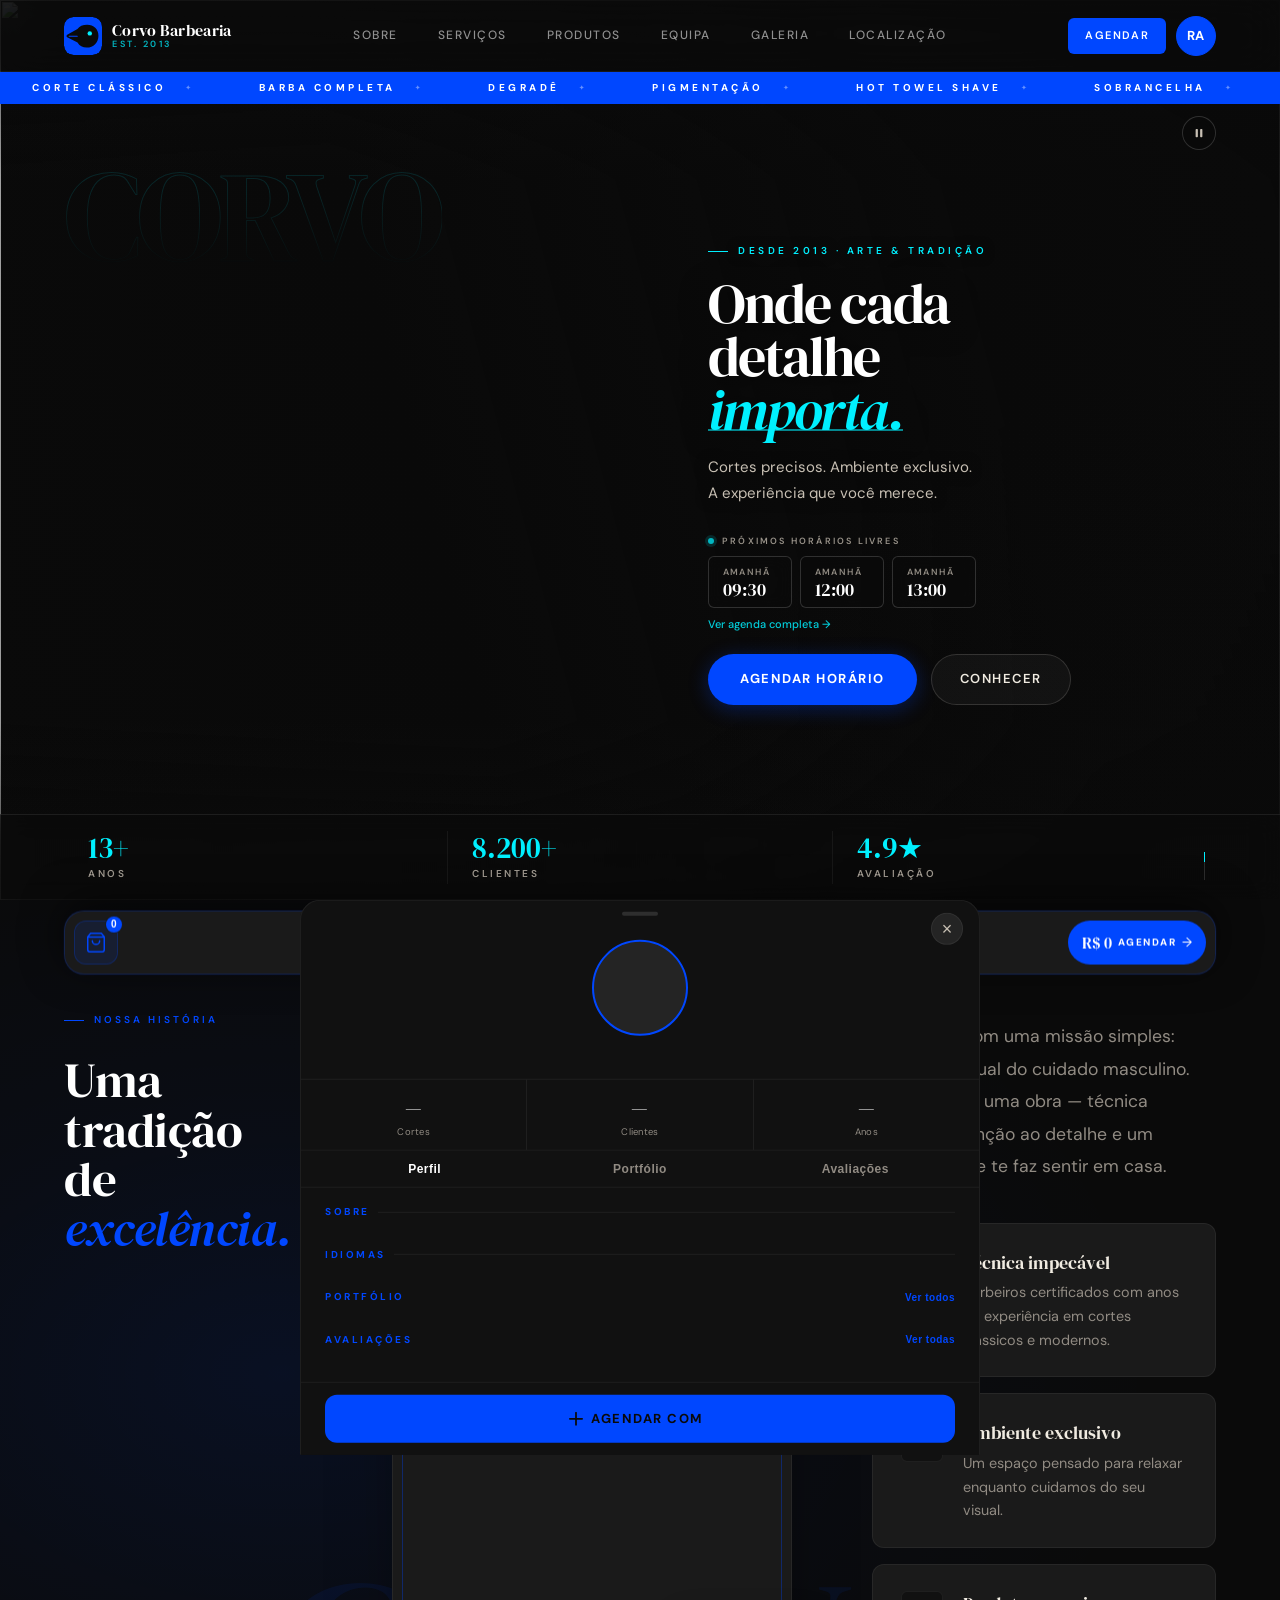
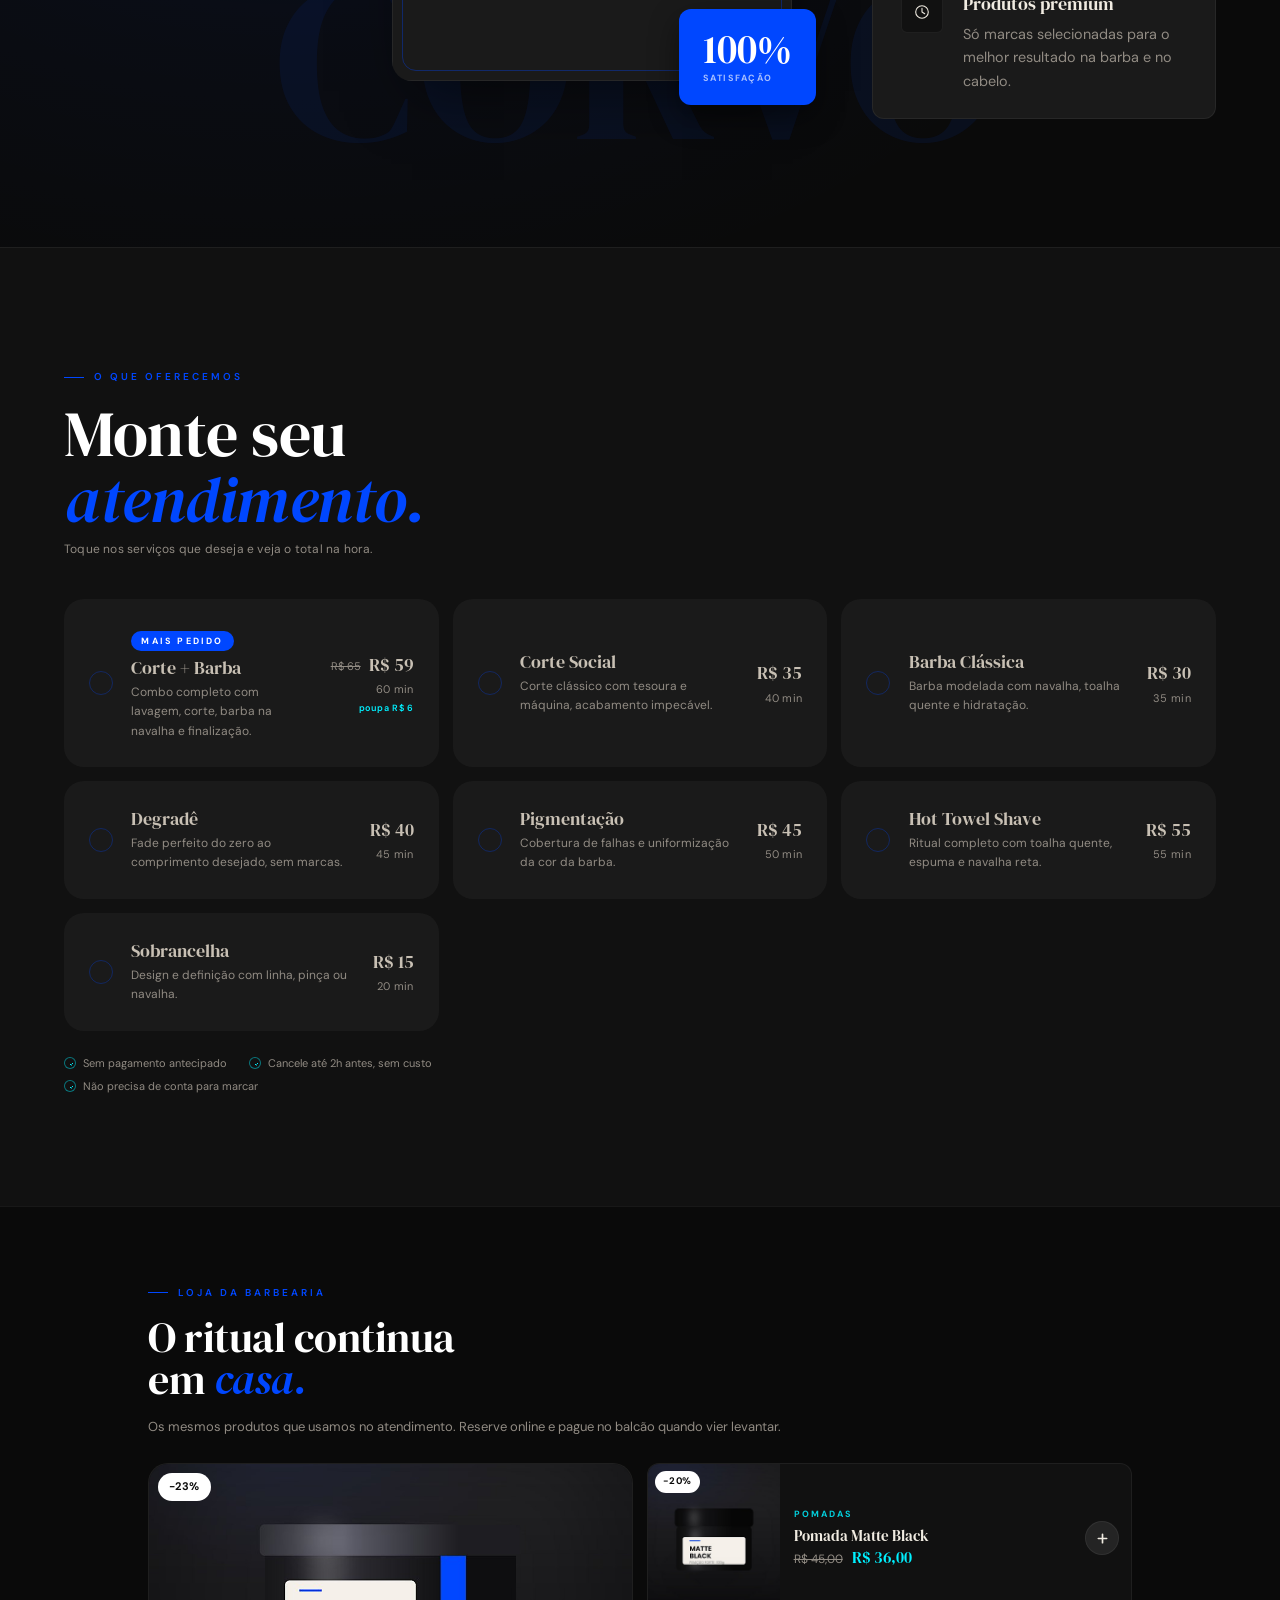
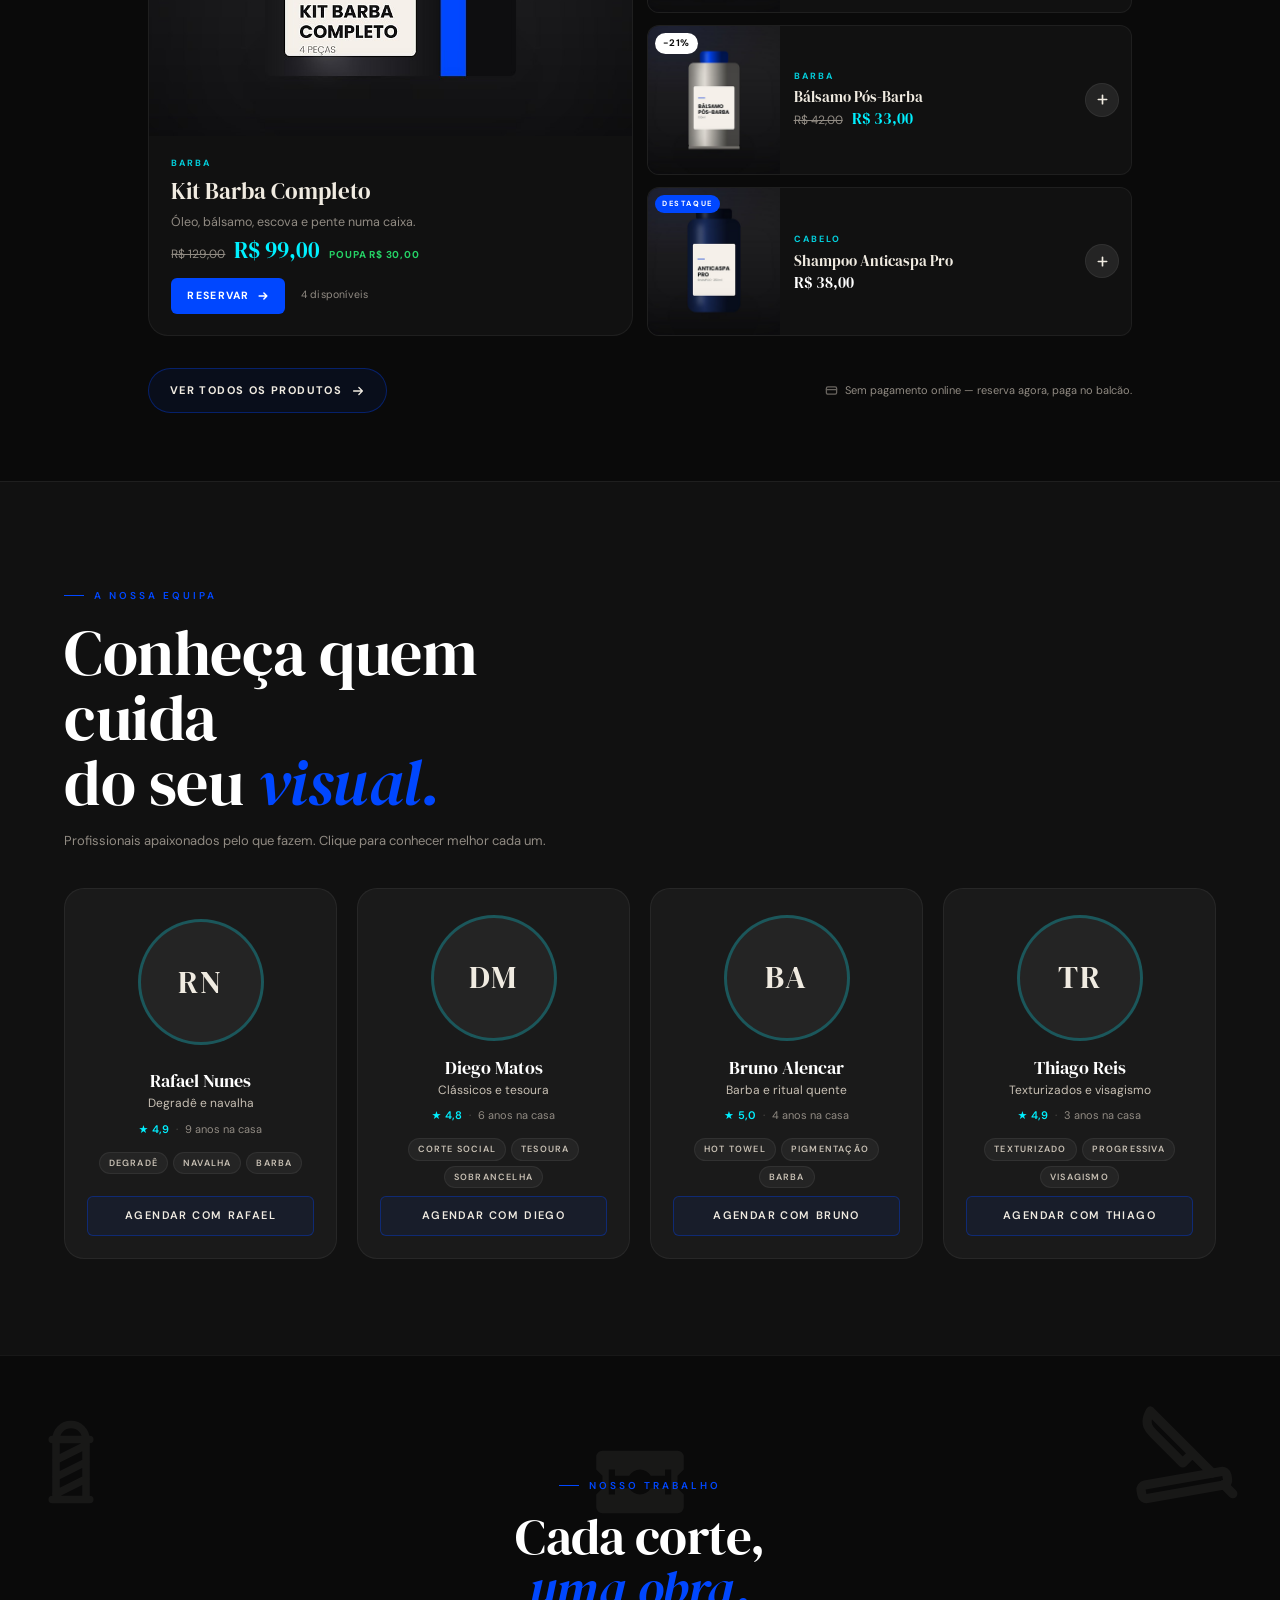
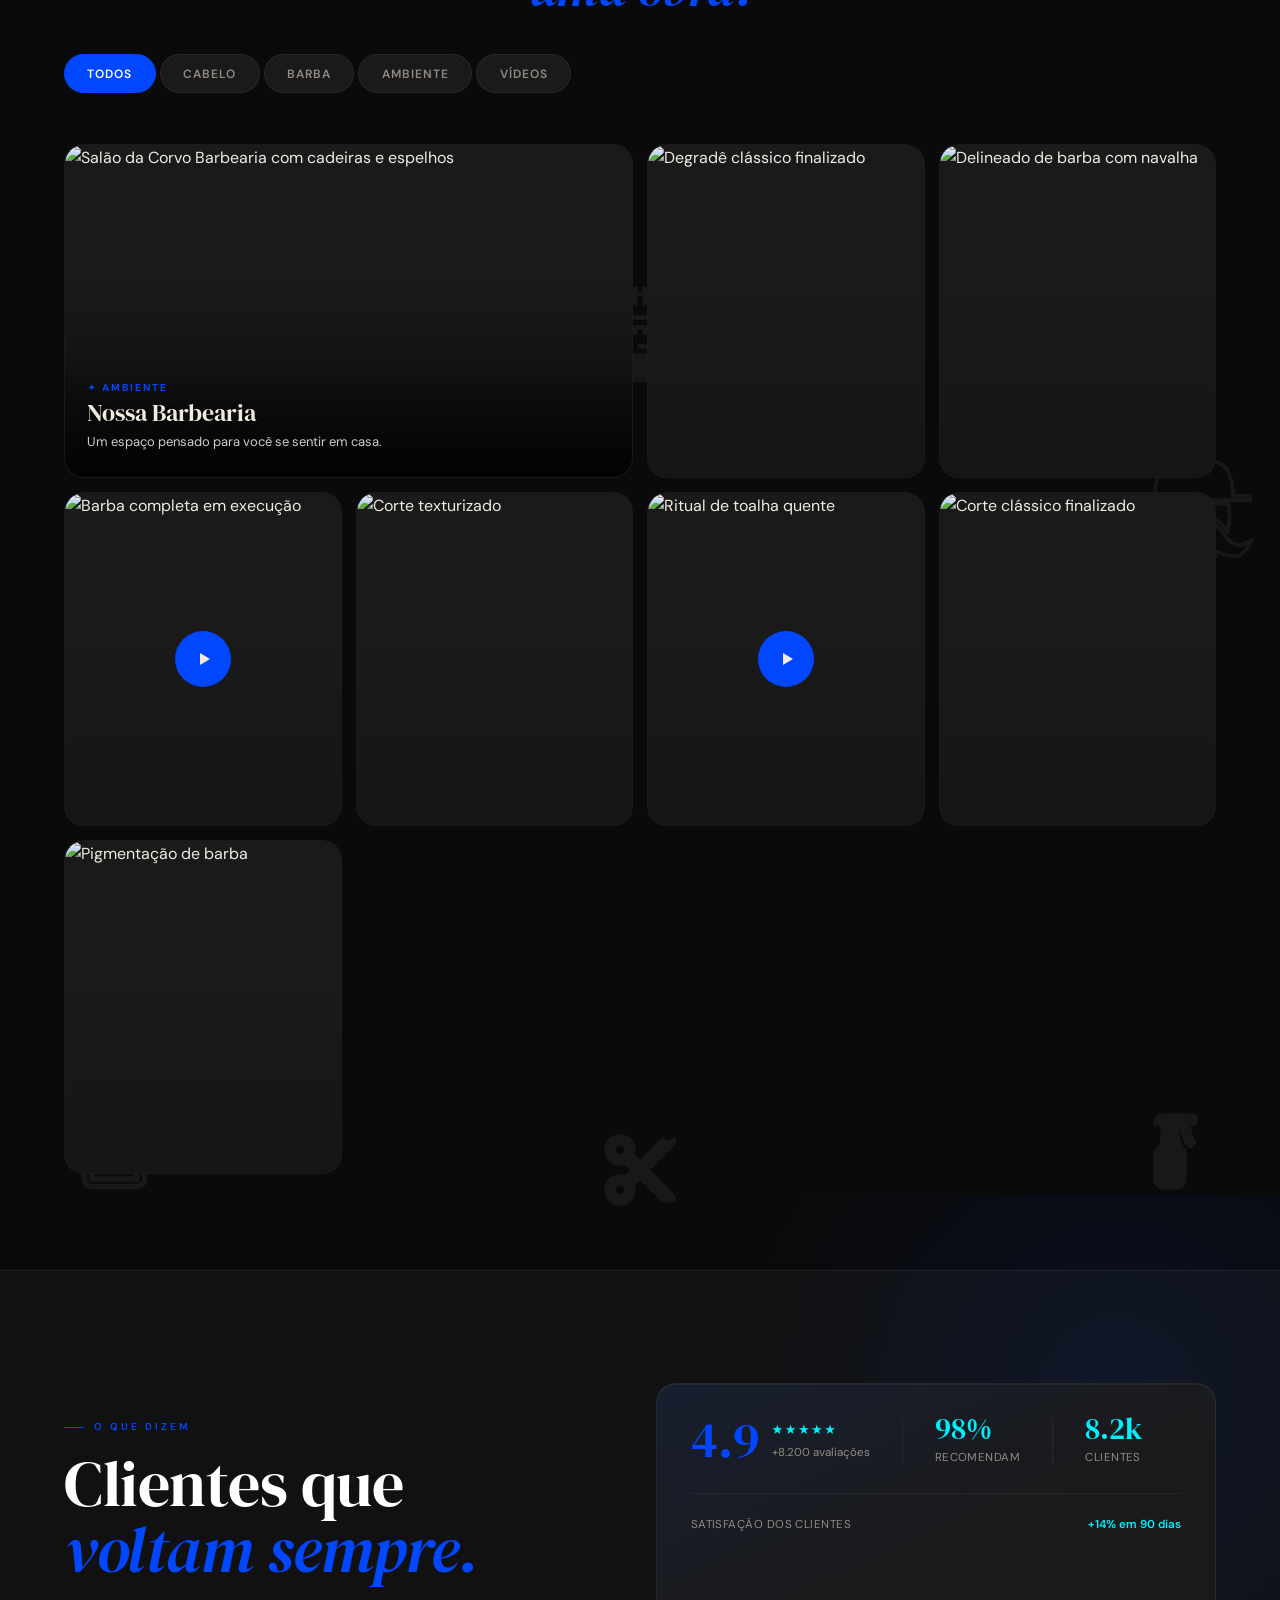
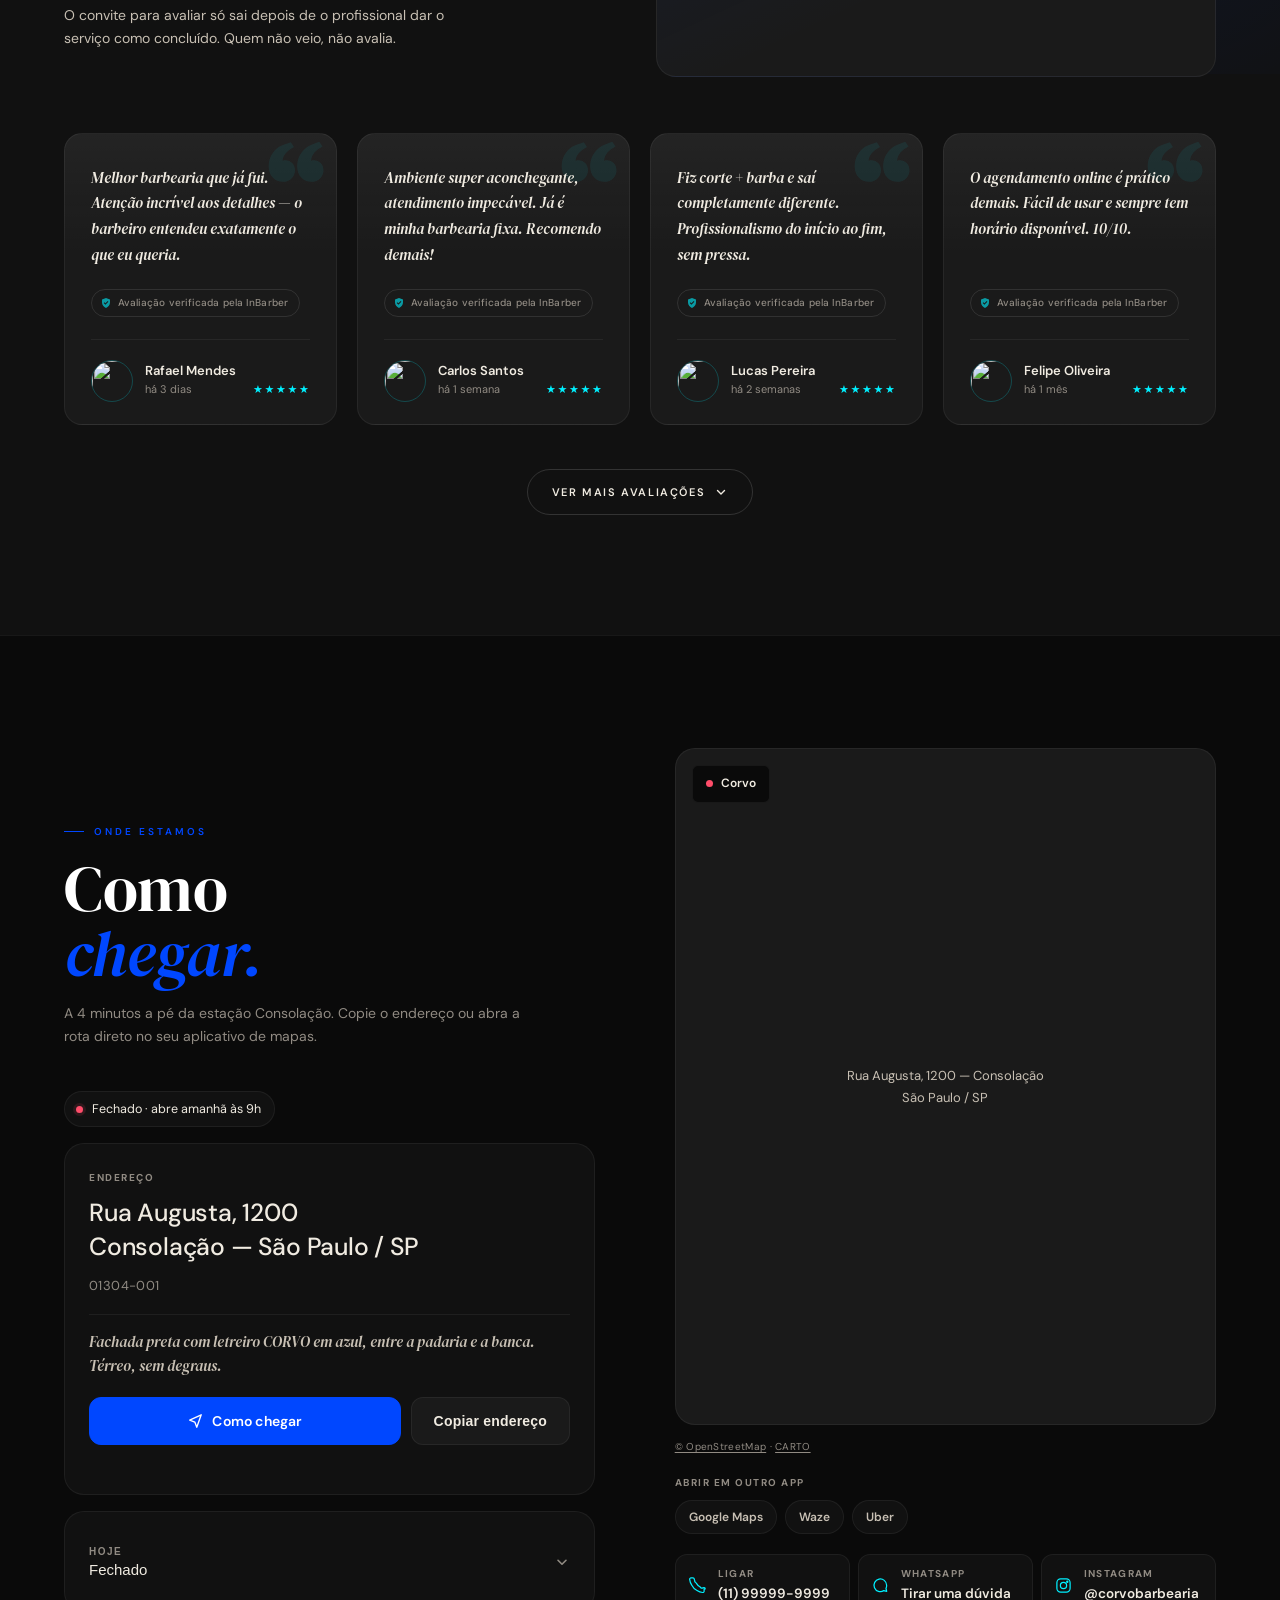
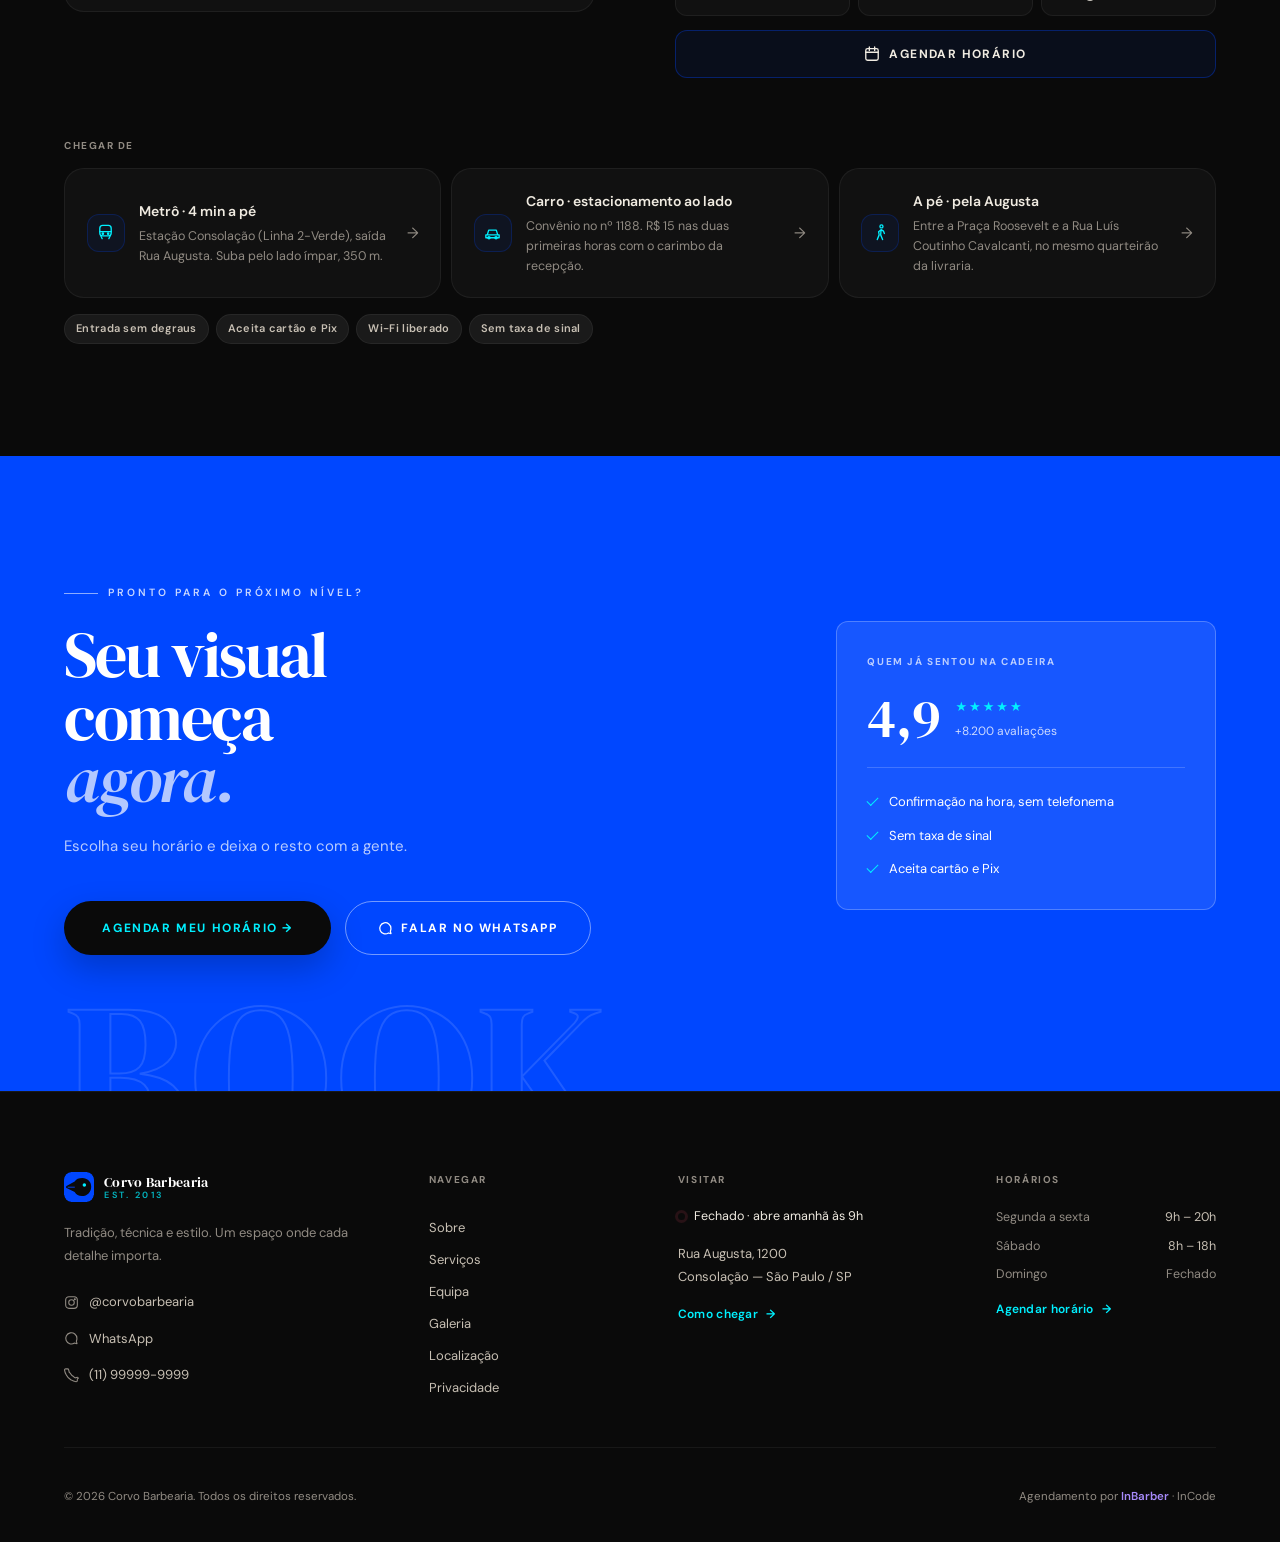
==== commit 74c0d7a5: "Nova seção produtos na landing page. Nova página para visualização de produtos." ====
--- a/index.html
+++ b/index.html
@@ -173,6 +173,7 @@
   <nav class="nav-links" aria-label="Menu principal">
     <a href="#sobre"       data-i18n="nav.about">Sobre</a>
     <a href="#servicos"    data-i18n="nav.services">Serviços</a>
+    <a href="#produtos"    data-i18n="nav.products">Produtos</a>
     <a href="#equipa"      data-i18n="nav.team">Equipa</a>
     <a href="#galeria"     data-i18n="nav.gallery">Galeria</a>
     <a href="#localizacao" data-i18n="nav.location">Localização</a>
@@ -647,6 +648,40 @@
   </ul>
 </section>
 
+<!-- ═══════════════════════════════ PRODUTOS ═══════════════════════════════
+     Vitrine dos produtos em destaque. O conteúdo é desenhado por
+     js/produtos-landing.js a partir de ProdutosData — a secção começa
+     com [hidden] e só aparece se houver stock, para nunca ficar vazia.
+═══════════════════════════════════════════════════════════════════════ -->
+<section class="shop" id="produtos" aria-labelledby="shop-h" hidden>
+
+  <div class="shop-hd reveal">
+    <p class="label-tag" data-i18n="prod.tag">Loja da barbearia</p>
+    <h2 class="section-h" id="shop-h" data-i18n-html="prod.land_h">O ritual continua<br>em <em>casa.</em></h2>
+    <p class="shop-sub" data-i18n="prod.land_sub">
+      Os mesmos produtos que usamos no atendimento. Reserve online e pague no balcão quando vier levantar.
+    </p>
+  </div>
+
+  <div class="shop-showcase" id="shop-showcase"></div>
+
+  <div class="shop-foot-row reveal d1">
+    <a class="shop-all" href="produtos.html">
+      <span data-i18n="prod.land_all">Ver todos os produtos</span>
+      <svg viewBox="0 0 16 16" fill="none" stroke="currentColor" stroke-width="1.5" stroke-linecap="round" stroke-linejoin="round" aria-hidden="true">
+        <path d="M3 8h10M9 4l4 4-4 4"/>
+      </svg>
+    </a>
+    <p class="shop-note">
+      <svg viewBox="0 0 14 14" fill="none" stroke="currentColor" stroke-width="1.4" stroke-linecap="round" stroke-linejoin="round" aria-hidden="true">
+        <rect x="1.5" y="3" width="11" height="8" rx="1.5"/><path d="M1.5 6h11"/>
+      </svg>
+      <span data-i18n="prod.land_note">Sem pagamento online — reserva agora, paga no balcão.</span>
+    </p>
+  </div>
+
+</section>
+
 <!-- ═══════════════════════════════ EQUIPA ═══════════════════════════════ -->
 <section class="team" id="equipa" aria-labelledby="team-h">
   <div class="team-hd">
@@ -1844,7 +1879,9 @@
   sob IntersectionObserver, só quando o mapa / o gráfico se aproximam.
 -->
 <script src="/js/i18n.js"></script>
+<script src="/js/produtos-data.js"></script>
 <script src="/js/app.js" defer></script>
+<script src="/js/produtos-landing.js" defer></script>
 <script src="/js/auth-confirm.js" defer></script>
 <script src="/js/profile-btn.js" defer></script>
 <script>
--- a/css/landing-pack.css
+++ b/css/landing-pack.css
@@ -3322,4 +3322,359 @@
 
 @media (min-width: 1024px) and (max-height: 700px) {
   .hero-big-word { font-size: clamp(4rem, 6.5vw, 7.5rem); opacity: 0.5; }
-}+}
+
+/* ─────────────────────────────────────────
+   18. PRODUTOS — vitrine na landing
+
+   A loja existia só em produtos.html: quem chegava à landing não
+   ficava a saber que a barbearia vende alguma coisa. Esta secção
+   entra entre Serviços e Equipa — depois de dizer o que se faz na
+   cadeira, antes de apresentar quem a ocupa.
+
+   O desenho é assimétrico de propósito. Quatro cards iguais não
+   dizem por onde começar; um produto grande (o que está em
+   promoção) com três ao lado dá uma ordem de leitura e deixa a
+   oferta ser vista antes da lista.
+
+   O conteúdo vem de js/produtos-landing.js. A secção nasce com
+   [hidden] e só é revelada quando há stock.
+───────────────────────────────────────── */
+.shop {
+  background: var(--bg);
+  border-top: 1px solid var(--divider);
+  padding: 3.5rem 0;
+  overflow: hidden;
+}
+.shop[hidden] { display: none; }
+
+.shop-hd {
+  padding: 0 1.25rem;
+  max-width: 560px;
+  margin-bottom: 1.6rem;
+}
+
+/* O título da loja é mais contido do que os das outras secções: aqui
+   o que tem de saltar à vista é o produto, não a frase. */
+.shop .section-h { font-size: clamp(1.9rem, 6vw, 2.6rem); }
+.shop-sub {
+  margin-top: 0.9rem;
+  font-size: 13px;
+  line-height: 1.7;
+  color: var(--muted);
+}
+
+.shop-showcase {
+  display: grid;
+  gap: 12px;
+  padding: 0 1.25rem;
+}
+
+/* ── Peças comuns ── */
+.shop-cat {
+  display: block;
+  font-size: 9px; font-weight: 700; letter-spacing: 2px;
+  text-transform: uppercase;
+  color: var(--gold-lt);
+  opacity: 0.85;
+}
+
+.shop-price-row {
+  display: flex;
+  align-items: baseline;
+  flex-wrap: wrap;
+  gap: 9px;
+}
+.shop-price {
+  font-family: var(--ff-d);
+  color: var(--white);
+  line-height: 1;
+}
+.shop-price.lg { font-size: 1.45rem; }
+.shop-price.sm { font-size: 0.98rem; }
+.shop-price.is-promo { color: var(--gold-lt); }
+.shop-price-was {
+  font-size: 12px;
+  color: var(--muted);
+  text-decoration: line-through;
+  text-decoration-thickness: 1px;
+}
+.shop-save {
+  font-size: 10px; font-weight: 700; letter-spacing: 0.8px;
+  text-transform: uppercase;
+  color: var(--wa, #25D366);
+}
+
+.shop-badge {
+  position: absolute; top: 9px; left: 9px;
+  font-size: 8px; font-weight: 700; letter-spacing: 1.6px;
+  text-transform: uppercase;
+  padding: 4px 9px;
+  border-radius: var(--r-full);
+  background: var(--gold); color: #fff;
+  z-index: 2;
+}
+.shop-badge.low   { background: var(--red, #ff4444); }
+.shop-badge.promo {
+  background: #fff; color: #0a0a0a;
+  font-size: 11px; letter-spacing: 0.4px;
+  padding: 5px 11px;
+}
+
+/* Miniaturas — as classes .prod-thumb-* são as mesmas de css/produtos.css,
+   redeclaradas aqui porque a landing não carrega esse ficheiro. */
+.prod-thumb-img {
+  width: 100%; height: 100%;
+  display: block;
+  object-fit: cover;
+  transition: transform 600ms var(--ease-out);
+}
+.prod-thumb-ph {
+  width: 100%; height: 100%;
+  display: flex; align-items: center; justify-content: center;
+  background:
+    radial-gradient(120% 90% at 30% 0%, rgba(0,71,255,0.16), transparent 60%),
+    linear-gradient(160deg, var(--bg-4), var(--bg-3));
+}
+.prod-thumb-ph svg {
+  width: 42%; height: 42%;
+  stroke: rgba(240,235,225,0.28);
+  fill: none; stroke-width: 1.1;
+  stroke-linecap: round; stroke-linejoin: round;
+}
+
+/* Entrada */
+.shop-hero, .shop-mini {
+  opacity: 0;
+  transform: translateY(18px);
+  transition:
+    opacity 520ms var(--ease-out),
+    transform 520ms var(--ease-out),
+    border-color 200ms ease-out;
+}
+.shop-hero.in, .shop-mini.in { opacity: 1; transform: none; }
+
+/* ── Produto em evidência ── */
+.shop-hero {
+  display: flex;
+  flex-direction: column;
+  background: var(--bg-2);
+  border: 1px solid var(--divider);
+  border-radius: var(--r-lg);
+  overflow: hidden;
+}
+.shop-hero-media {
+  position: relative;
+  display: block;
+  aspect-ratio: 16 / 10;
+  background: var(--bg-3);
+  overflow: hidden;
+}
+.shop-hero-body {
+  padding: 1rem 1.05rem 1.1rem;
+  display: flex;
+  flex-direction: column;
+  gap: 0.45rem;
+  flex: 1;
+}
+.shop-hero-name {
+  font-family: var(--ff-d);
+  font-size: clamp(1.2rem, 4vw, 1.45rem);
+  font-weight: 400;
+  line-height: 1.15;
+  color: var(--cream);
+}
+.shop-hero-name a { color: inherit; }
+.shop-hero-name a:hover { color: var(--white); }
+.shop-hero-desc {
+  font-size: 12.5px;
+  line-height: 1.6;
+  color: var(--muted);
+  max-width: 46ch;
+}
+.shop-hero-actions {
+  display: flex;
+  align-items: center;
+  gap: 1rem;
+  margin-top: auto;
+  padding-top: 0.4rem;
+}
+.shop-stock {
+  font-size: 10.5px;
+  letter-spacing: 0.2px;
+  color: var(--muted);
+}
+
+.shop-add {
+  display: inline-flex; align-items: center; gap: 7px;
+  height: 36px; padding: 0 1rem;
+  background: var(--gold); color: #fff;
+  border: none; border-radius: var(--r-sm, 6px);
+  font-family: inherit;
+  font-size: 10.5px; font-weight: 700; letter-spacing: 1.3px; text-transform: uppercase;
+  cursor: pointer;
+  transition: opacity 140ms ease-out, transform 100ms ease-out;
+}
+.shop-add:hover  { opacity: 0.88; }
+.shop-add:active { transform: scale(0.97); }
+.shop-add:focus-visible { outline: 2px solid var(--gold-lt); outline-offset: 2px; }
+.shop-add svg { width: 12px; height: 12px; }
+
+/* ── Cards compactos ── */
+.shop-side {
+  display: grid;
+  gap: 12px;
+}
+.shop-mini {
+  position: relative;
+  display: flex;
+  background: var(--bg-2);
+  border: 1px solid var(--divider);
+  border-radius: var(--r-md);
+  overflow: hidden;
+}
+.shop-mini-link {
+  display: flex;
+  align-items: stretch;
+  gap: 0.9rem;
+  flex: 1;
+  min-width: 0;
+  color: inherit;
+}
+.shop-mini-link:focus-visible { outline: 2px solid var(--gold); outline-offset: -2px; }
+.shop-mini-thumb {
+  position: relative;
+  flex: 0 0 34%;
+  max-width: 130px;
+  background: var(--bg-3);
+  overflow: hidden;
+}
+.shop-mini-thumb .shop-badge { top: 7px; left: 7px; font-size: 7.5px; padding: 3px 7px; }
+.shop-mini-thumb .shop-badge.promo { font-size: 9.5px; padding: 3px 8px; }
+.shop-mini-info {
+  display: flex;
+  flex-direction: column;
+  justify-content: center;
+  gap: 5px;
+  padding: 0.85rem 3.1rem 0.85rem 0;
+  min-width: 0;
+}
+.shop-mini-name {
+  font-family: var(--ff-d);
+  font-size: 0.94rem;
+  line-height: 1.2;
+  color: var(--cream);
+}
+
+.shop-mini-add {
+  position: absolute;
+  right: 0.75rem;
+  top: 50%;
+  transform: translateY(-50%);
+  width: 34px; height: 34px;
+  display: flex; align-items: center; justify-content: center;
+  background: var(--bg-4);
+  border: 1px solid var(--divider);
+  border-radius: 50%;
+  color: var(--cream);
+  cursor: pointer;
+  transition: background 160ms ease-out, border-color 160ms ease-out, transform 100ms ease-out;
+}
+.shop-mini-add:hover  { background: var(--gold); border-color: var(--gold); color: #fff; }
+.shop-mini-add:active { transform: translateY(-50%) scale(0.94); }
+.shop-mini-add:focus-visible { outline: 2px solid var(--gold); outline-offset: 2px; }
+.shop-mini-add svg { width: 13px; height: 13px; }
+
+@media (hover: hover) and (pointer: fine) {
+  .shop-hero:hover, .shop-mini:hover { border-color: rgba(0,71,255,0.28); }
+  .shop-hero:hover .prod-thumb-img,
+  .shop-mini:hover .prod-thumb-img { transform: scale(1.05); }
+}
+
+/* ── Rodapé da secção ── */
+.shop-foot-row {
+  display: flex;
+  flex-direction: column;
+  align-items: flex-start;
+  gap: 0.9rem;
+  padding: 1.75rem 1.25rem 0;
+}
+.shop-all {
+  display: inline-flex; align-items: center; gap: 9px;
+  padding: 0.8rem 1.3rem;
+  border: 1px solid rgba(0,71,255,0.35);
+  border-radius: var(--r-full);
+  background: var(--gold-bg);
+  color: var(--cream);
+  font-size: 11px; font-weight: 700; letter-spacing: 1.4px; text-transform: uppercase;
+  transition: background 180ms ease-out, border-color 180ms ease-out, gap 180ms var(--ease-out);
+}
+.shop-all:hover { background: rgba(0,71,255,0.14); border-color: var(--gold); gap: 14px; }
+.shop-all svg { width: 14px; height: 14px; }
+
+.shop-note {
+  display: flex; align-items: center; gap: 7px;
+  font-size: 11px;
+  color: var(--muted);
+}
+.shop-note svg { width: 13px; height: 13px; opacity: 0.7; flex-shrink: 0; }
+
+/* ── Tablet ── */
+@media (min-width: 768px) {
+  .shop { padding: 4.25rem 0; }
+  .shop-hd { padding: 0 2rem; }
+  .shop-showcase { padding: 0 2rem; gap: 14px; }
+  .shop-side { grid-template-columns: repeat(3, minmax(0, 1fr)); }
+  .shop-mini { flex-direction: column; }
+  .shop-mini-link { flex-direction: column; gap: 0; }
+  .shop-mini-thumb { flex: none; max-width: none; aspect-ratio: 4 / 3; width: 100%; }
+  .shop-mini-info { padding: 0.85rem 3.1rem 0.95rem 0.9rem; }
+  .shop-mini-add { top: auto; bottom: 0.85rem; transform: none; }
+  .shop-mini-add:active { transform: scale(0.94); }
+  .shop-foot-row {
+    flex-direction: row;
+    align-items: center;
+    justify-content: space-between;
+    padding: 2rem 2rem 0;
+  }
+}
+
+/* ── Desktop: evidência à esquerda, três ao lado ──
+
+   A secção tem largura travada. Sem isso, num ecrã de 1920 o cartão
+   em evidência passava dos 800px e a vitrine engolia a página —
+   pareciam quatro pósteres, não quatro produtos.
+──────────────────────────────────────── */
+@media (min-width: 1024px) {
+  .shop-hd,
+  .shop-showcase,
+  .shop-foot-row {
+    max-width: 1080px;
+    margin-inline: auto;
+    padding-inline: 3rem;
+  }
+  .shop-showcase {
+    grid-template-columns: minmax(0, 1fr) minmax(0, 1fr);
+    align-items: stretch;
+  }
+  .shop-side {
+    grid-template-columns: minmax(0, 1fr);
+    grid-template-rows: repeat(3, minmax(0, 1fr));
+  }
+  .shop-mini { flex-direction: row; }
+  .shop-mini-link { flex-direction: row; gap: 0.85rem; }
+  .shop-mini-thumb { flex: 0 0 30%; max-width: 132px; aspect-ratio: auto; }
+  .shop-mini-info { padding: 0.75rem 3.2rem 0.75rem 0; }
+  .shop-mini-add { top: 50%; bottom: auto; transform: translateY(-50%); }
+  .shop-mini-add:active { transform: translateY(-50%) scale(0.94); }
+  .shop-hero-media { aspect-ratio: 16 / 9; }
+  .shop-hero-body { padding: 1.25rem 1.4rem 1.35rem; }
+  .shop-foot-row { padding-top: 2rem; }
+}
+
+@media (prefers-reduced-motion: reduce) {
+  .shop-hero, .shop-mini {
+    opacity: 1 !important; transform: none !important; transition: none !important;
+  }
+  .shop-mini-add { transform: translateY(-50%) !important; }
+}
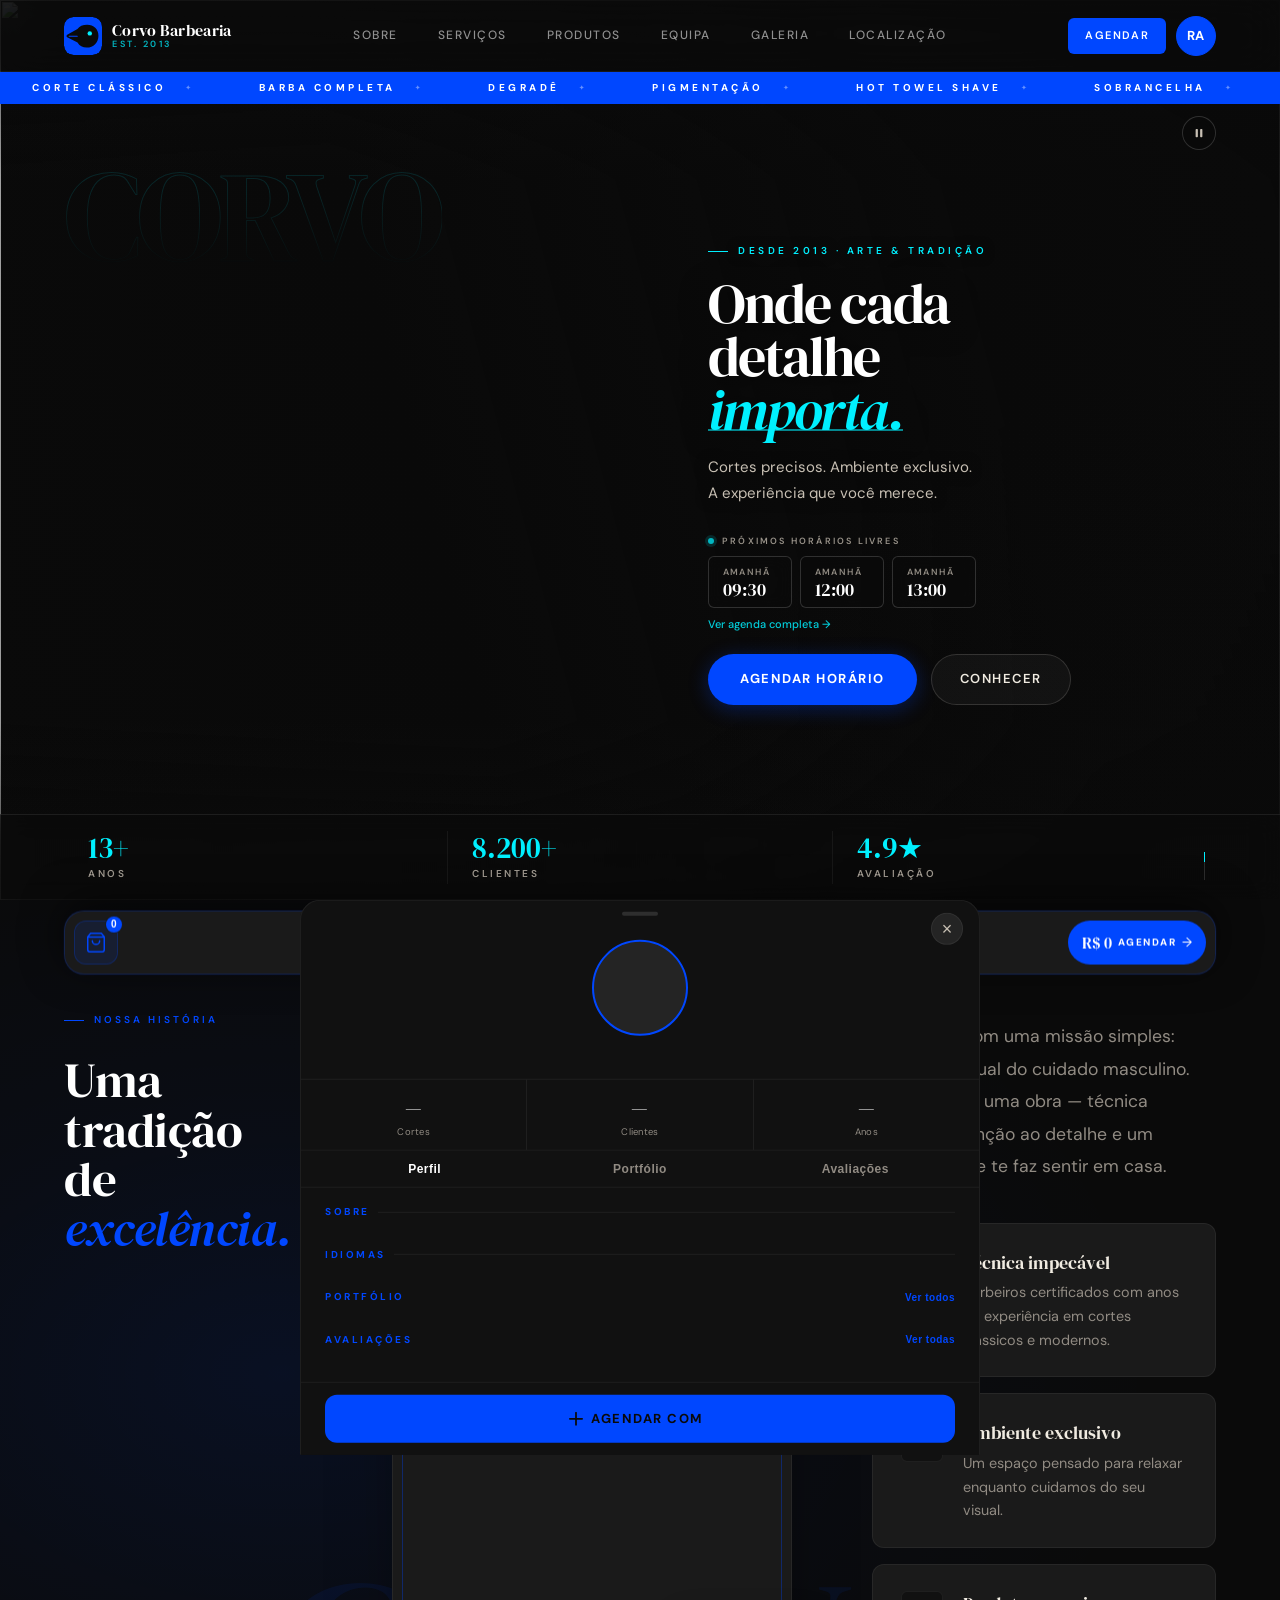
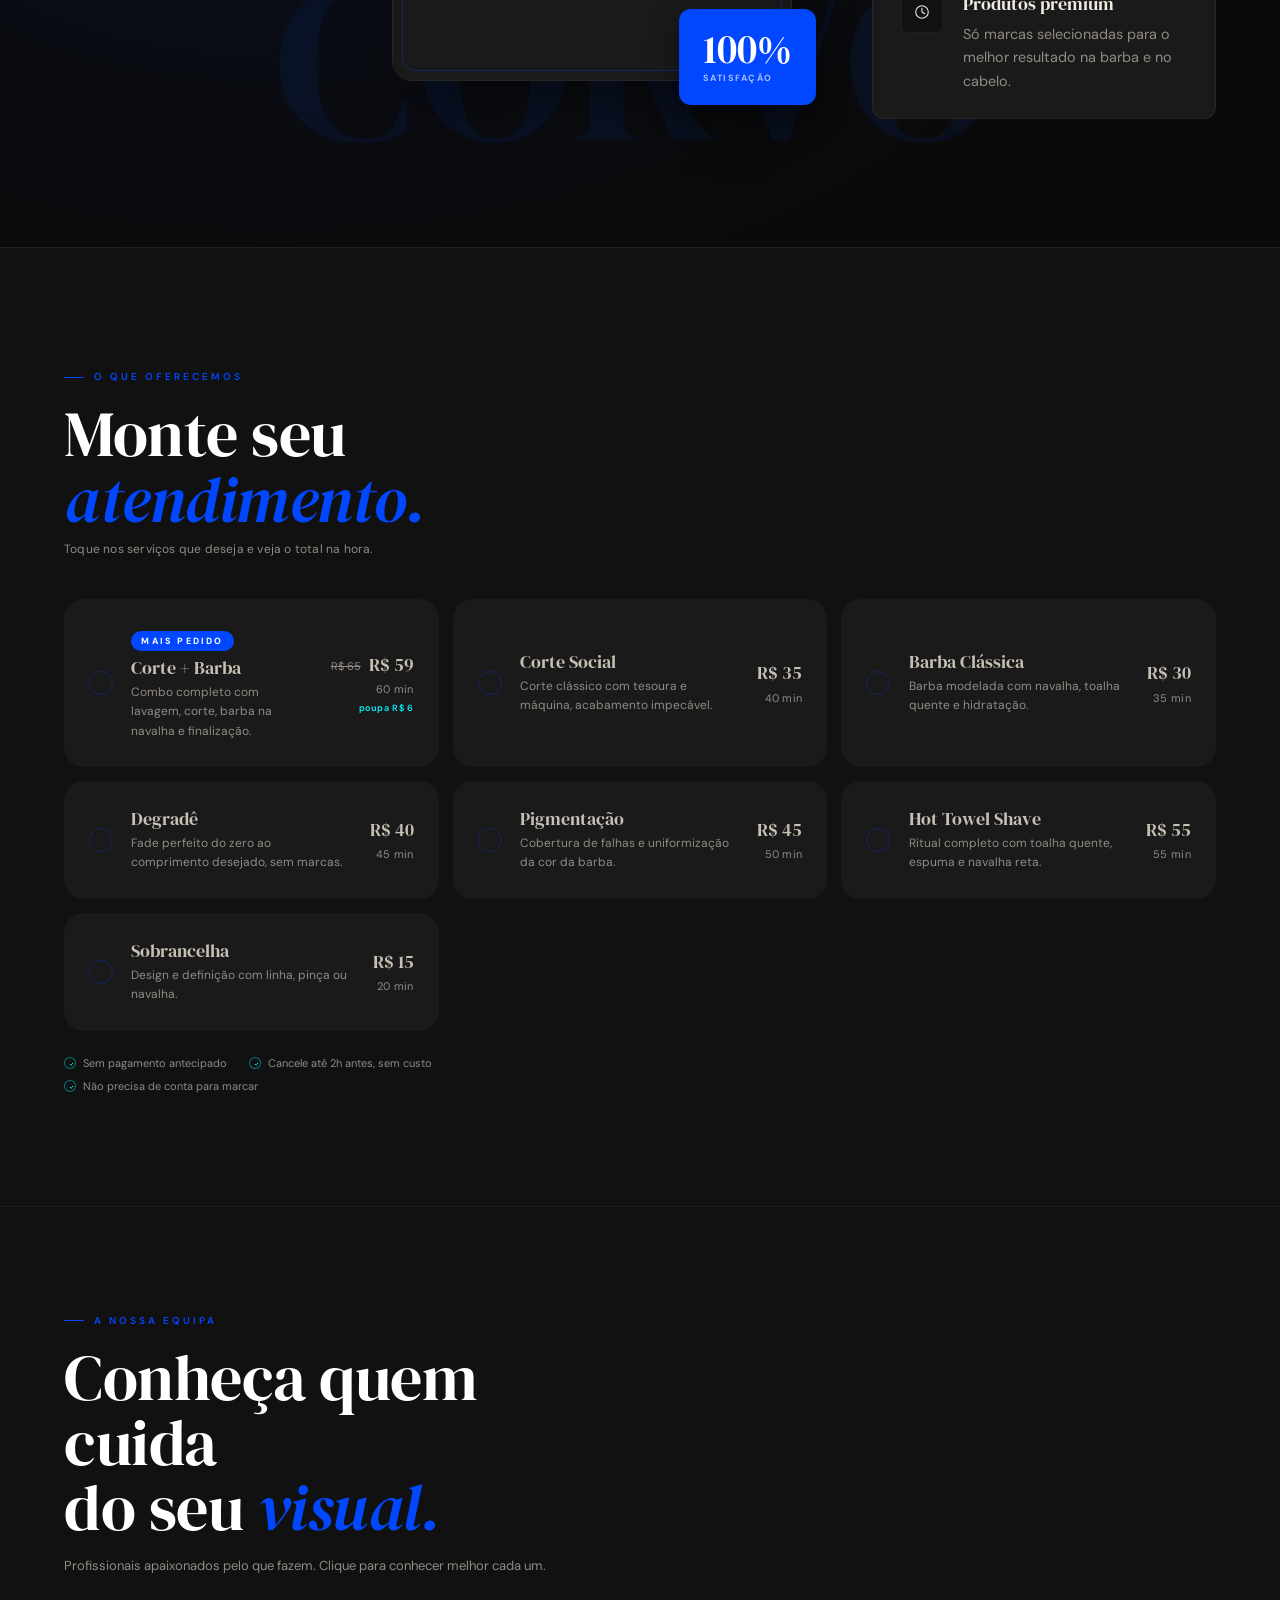
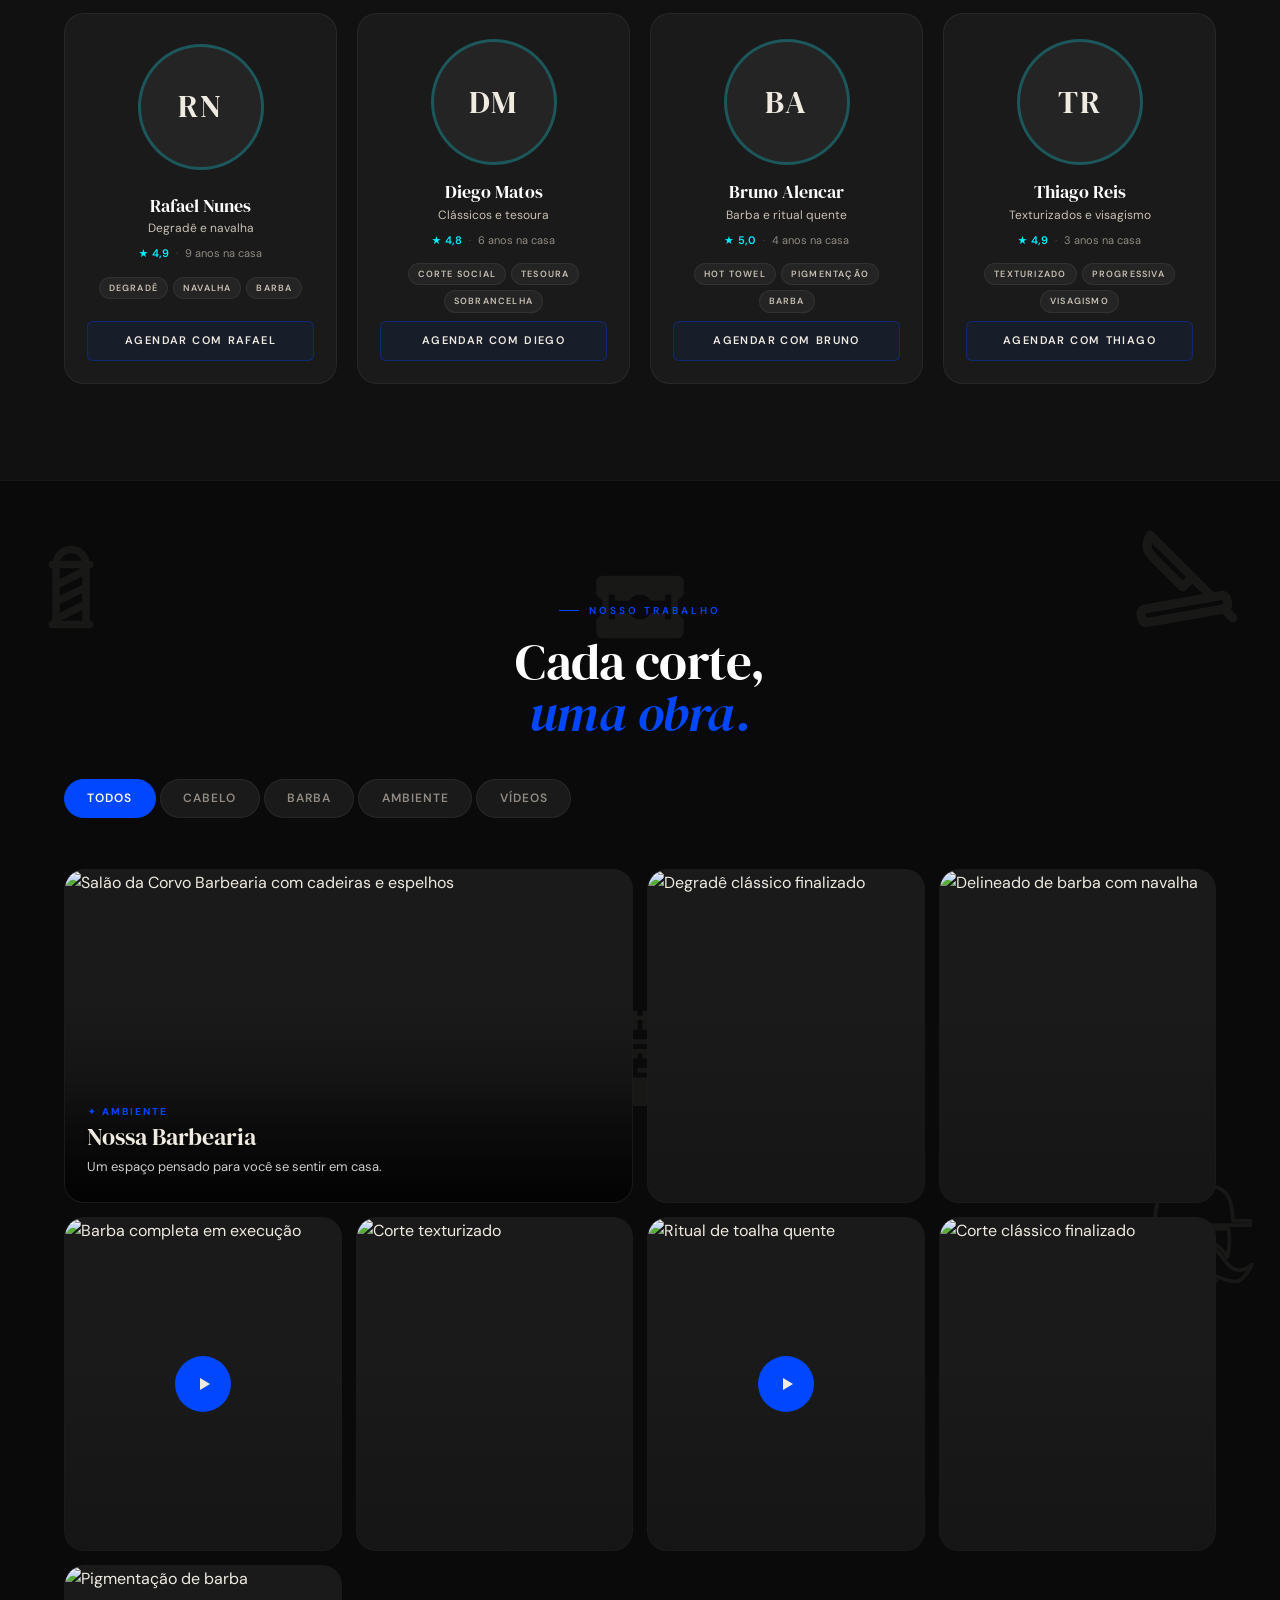
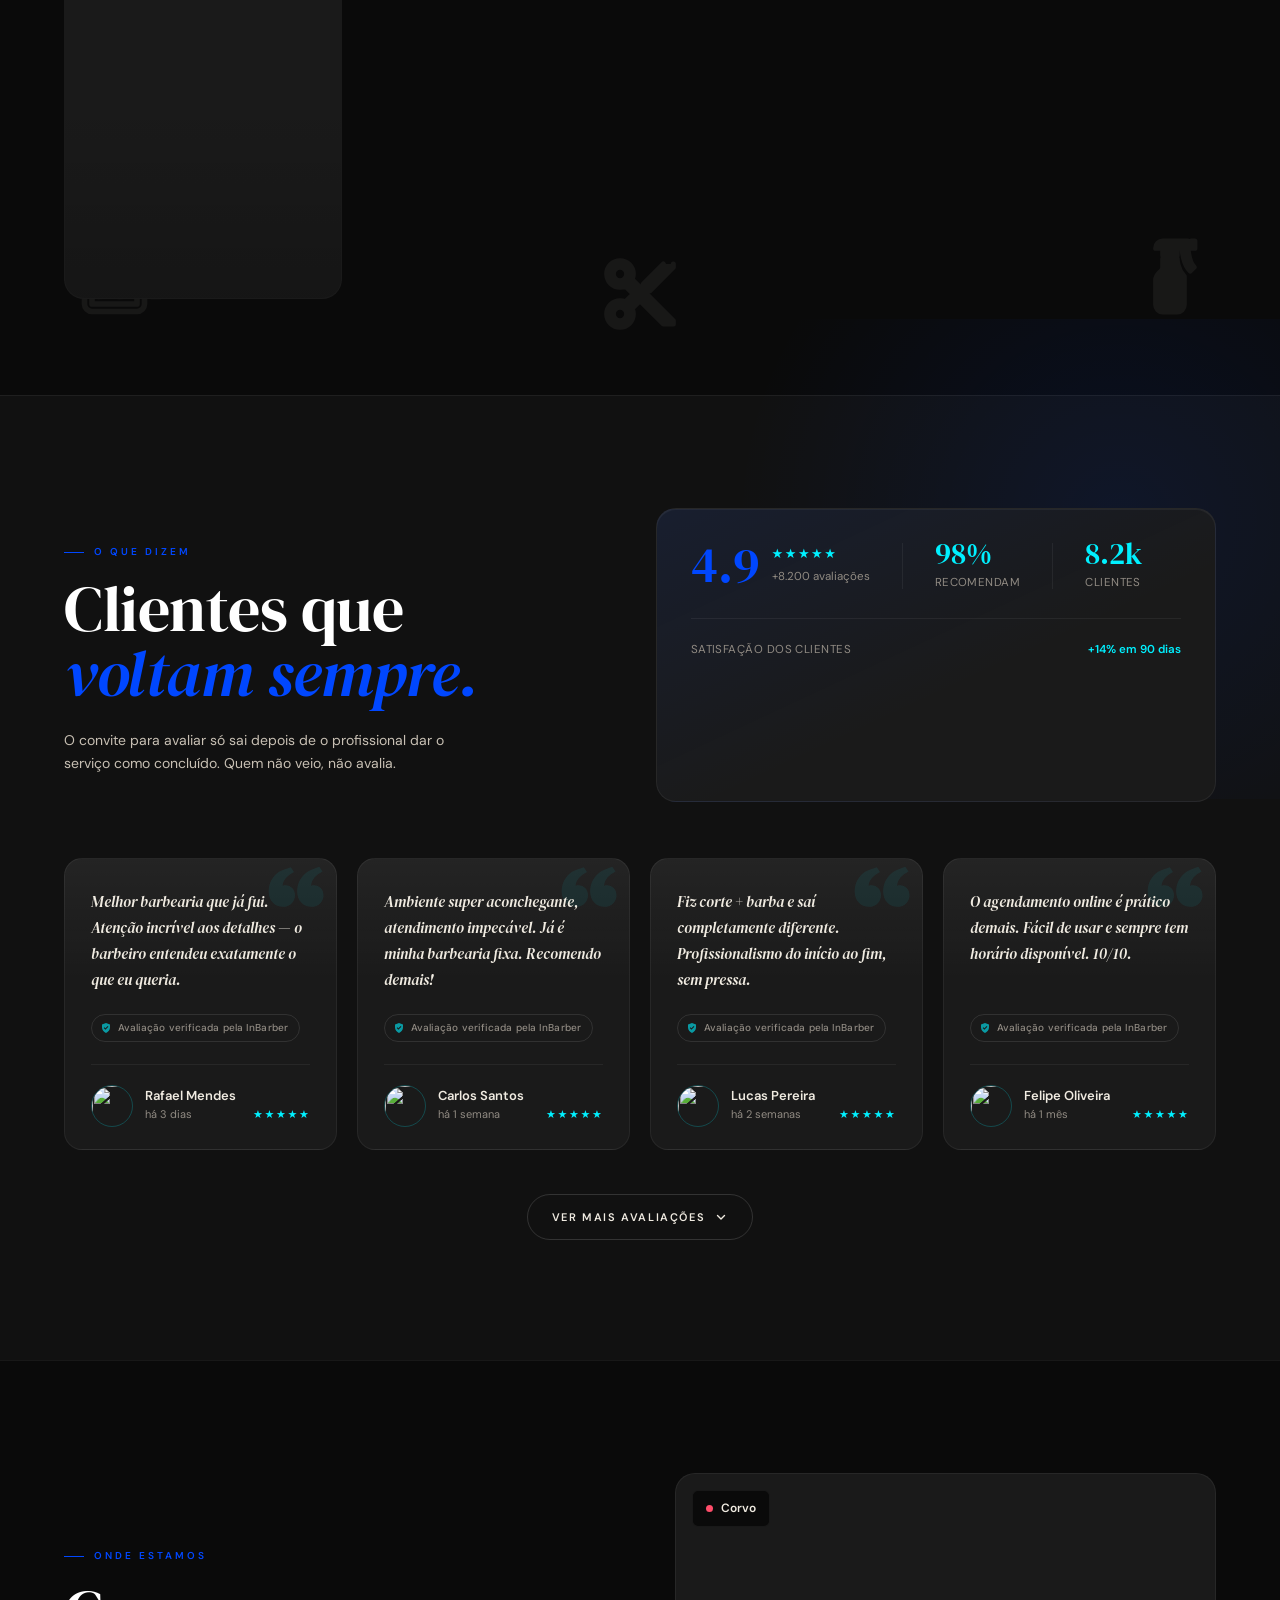
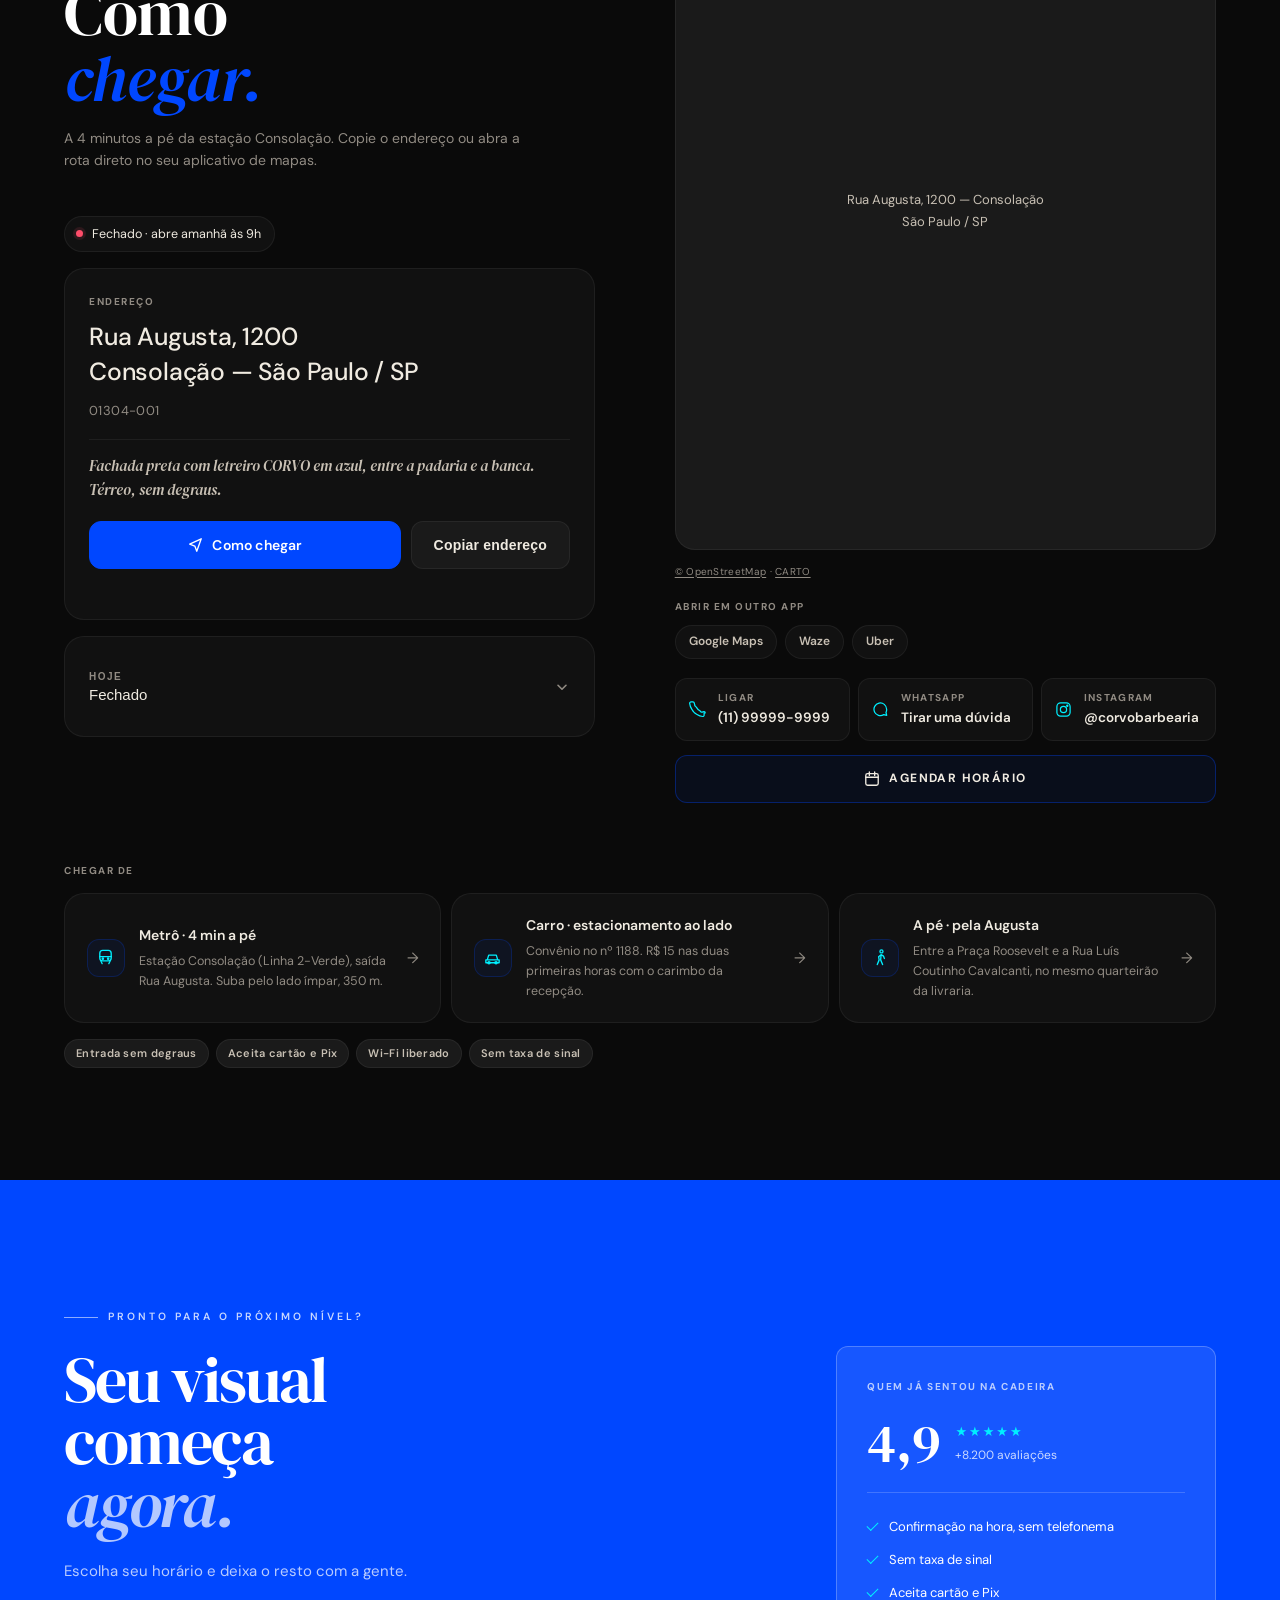
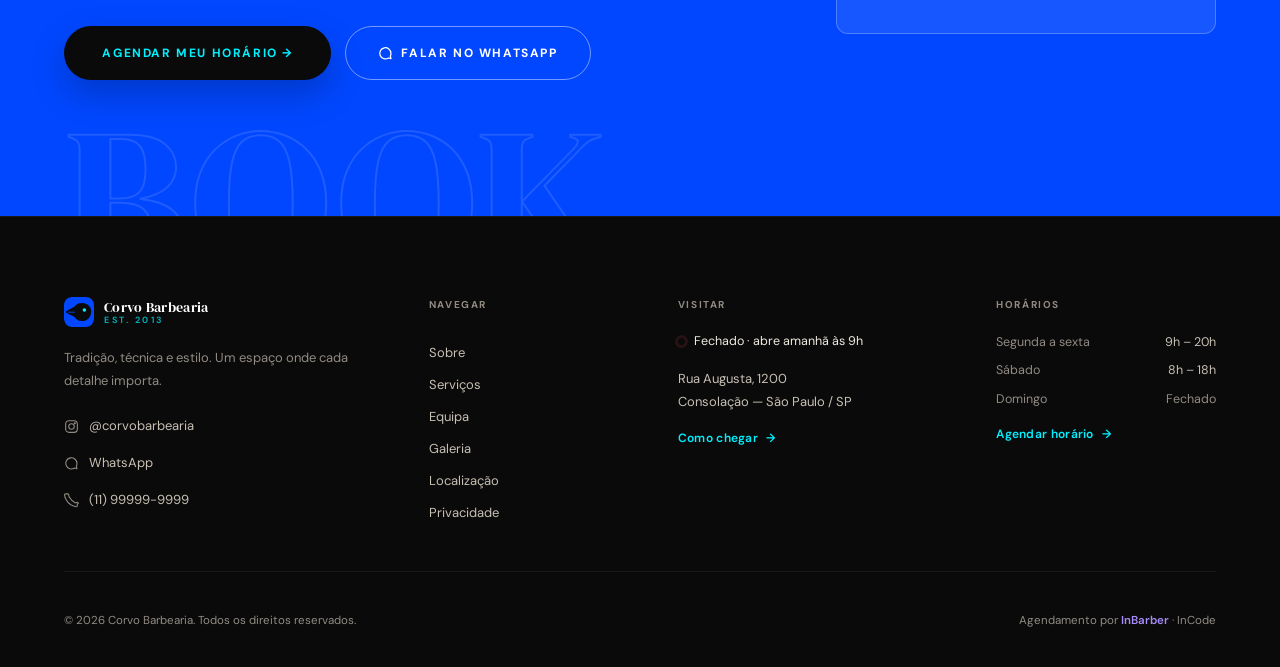
==== commit de0913ce: "Várias atualizações. Banco de dados dos produtos feito." ====
--- a/index.html
+++ b/index.html
@@ -1879,6 +1879,7 @@
   sob IntersectionObserver, só quando o mapa / o gráfico se aproximam.
 -->
 <script src="/js/i18n.js"></script>
+<script src="/js/api.js"></script>
 <script src="/js/produtos-data.js"></script>
 <script src="/js/app.js" defer></script>
 <script src="/js/produtos-landing.js" defer></script>
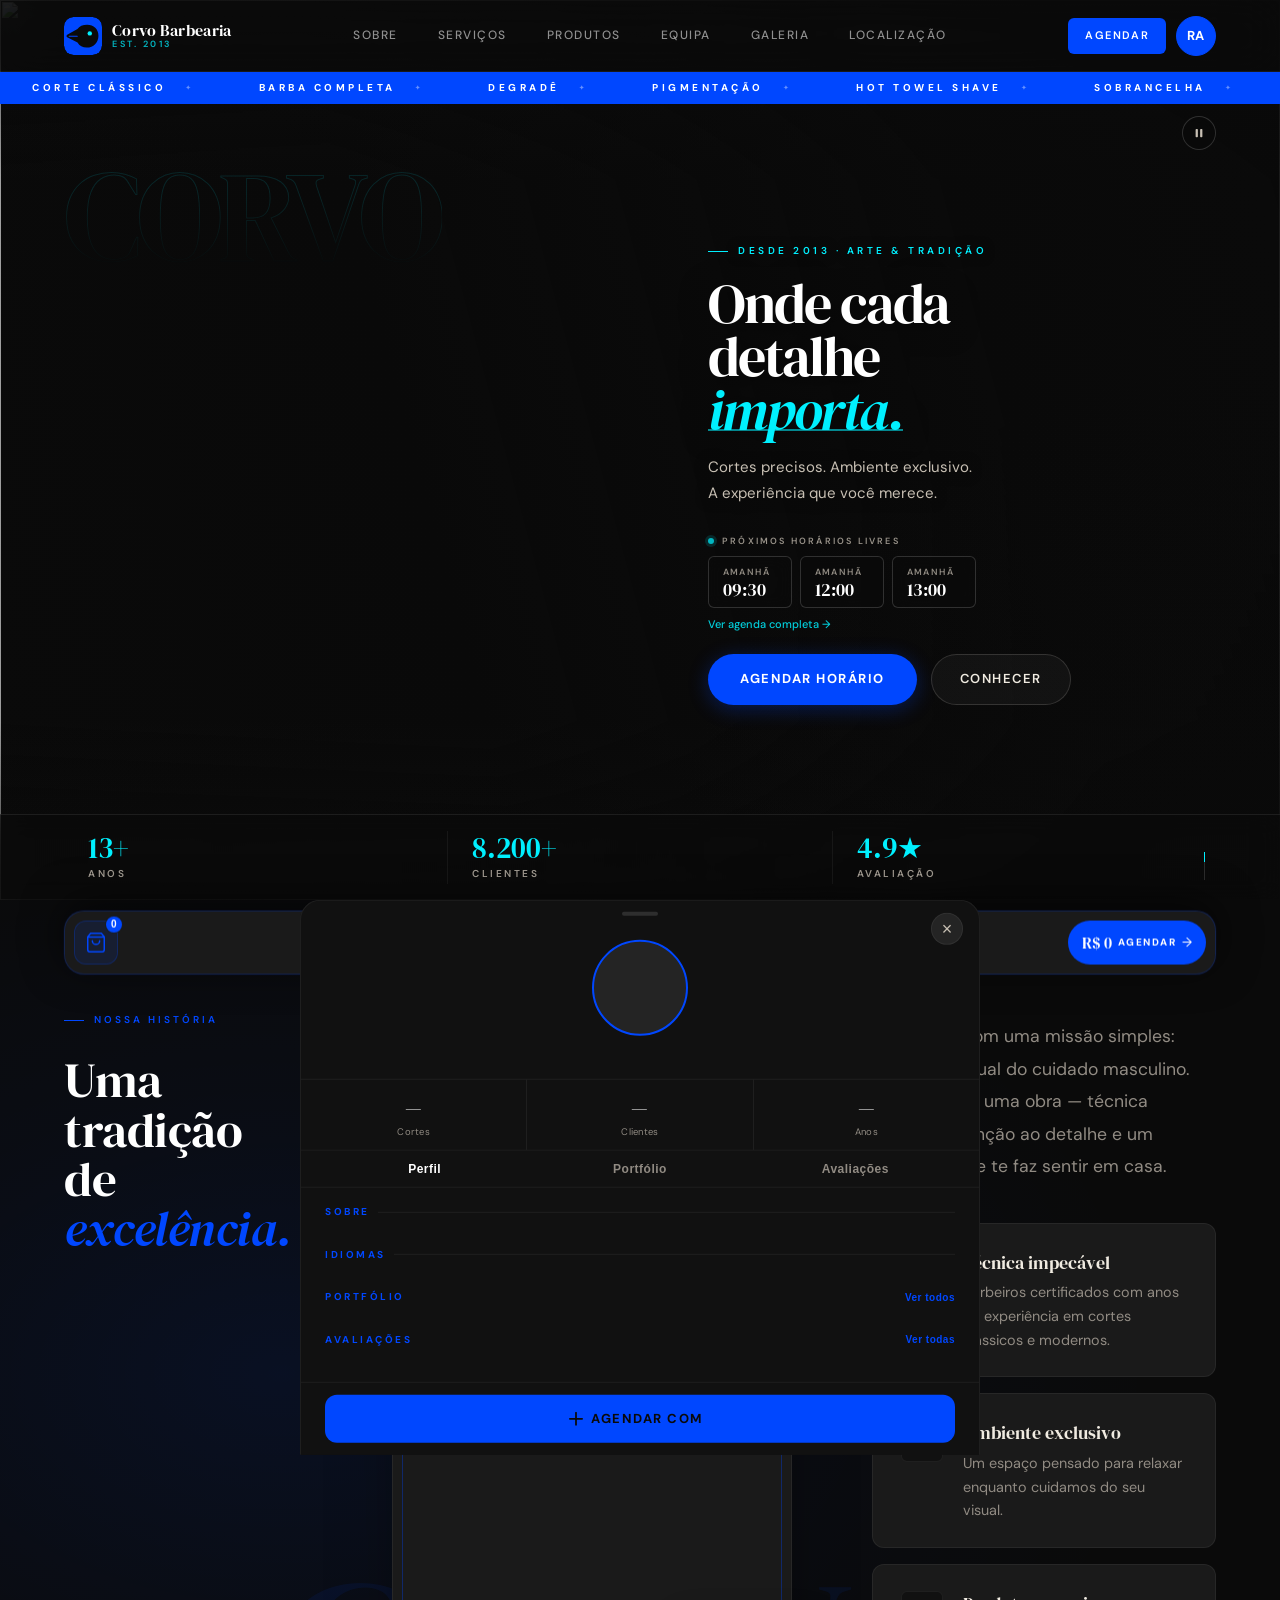
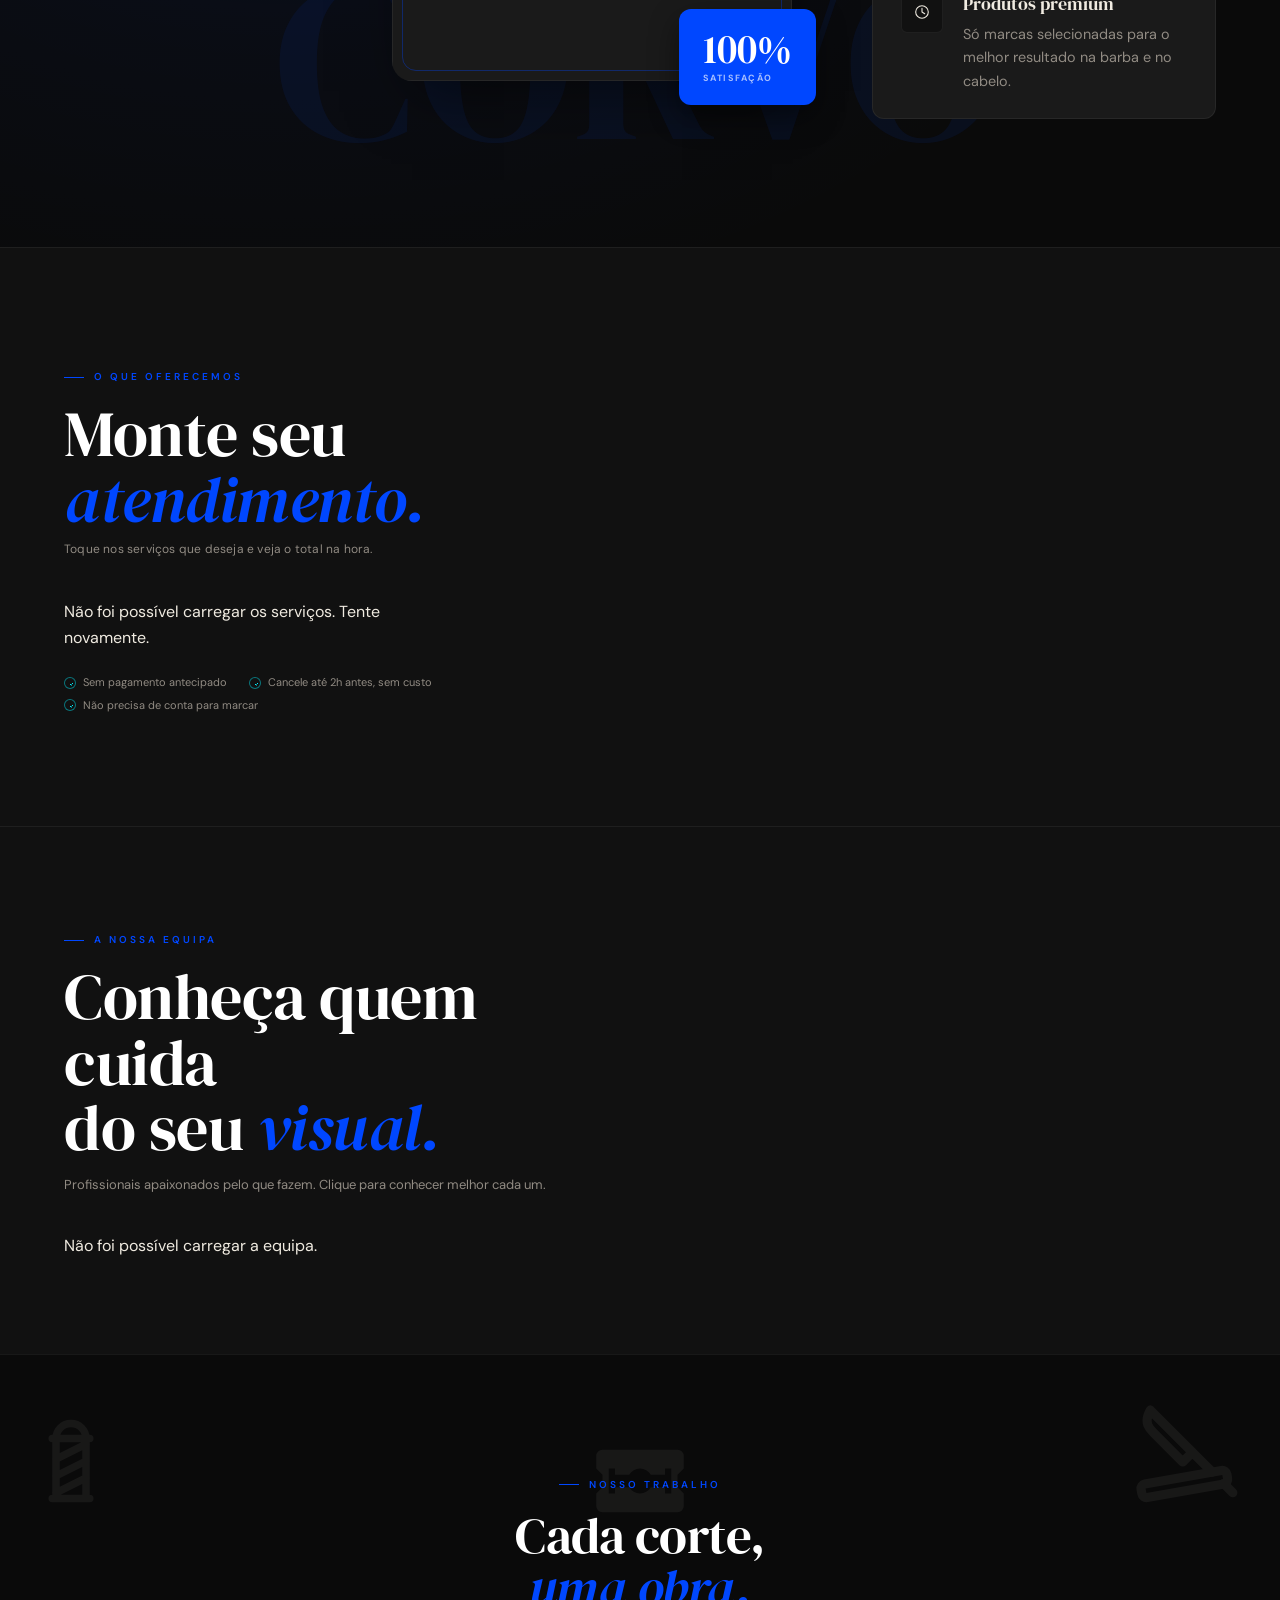
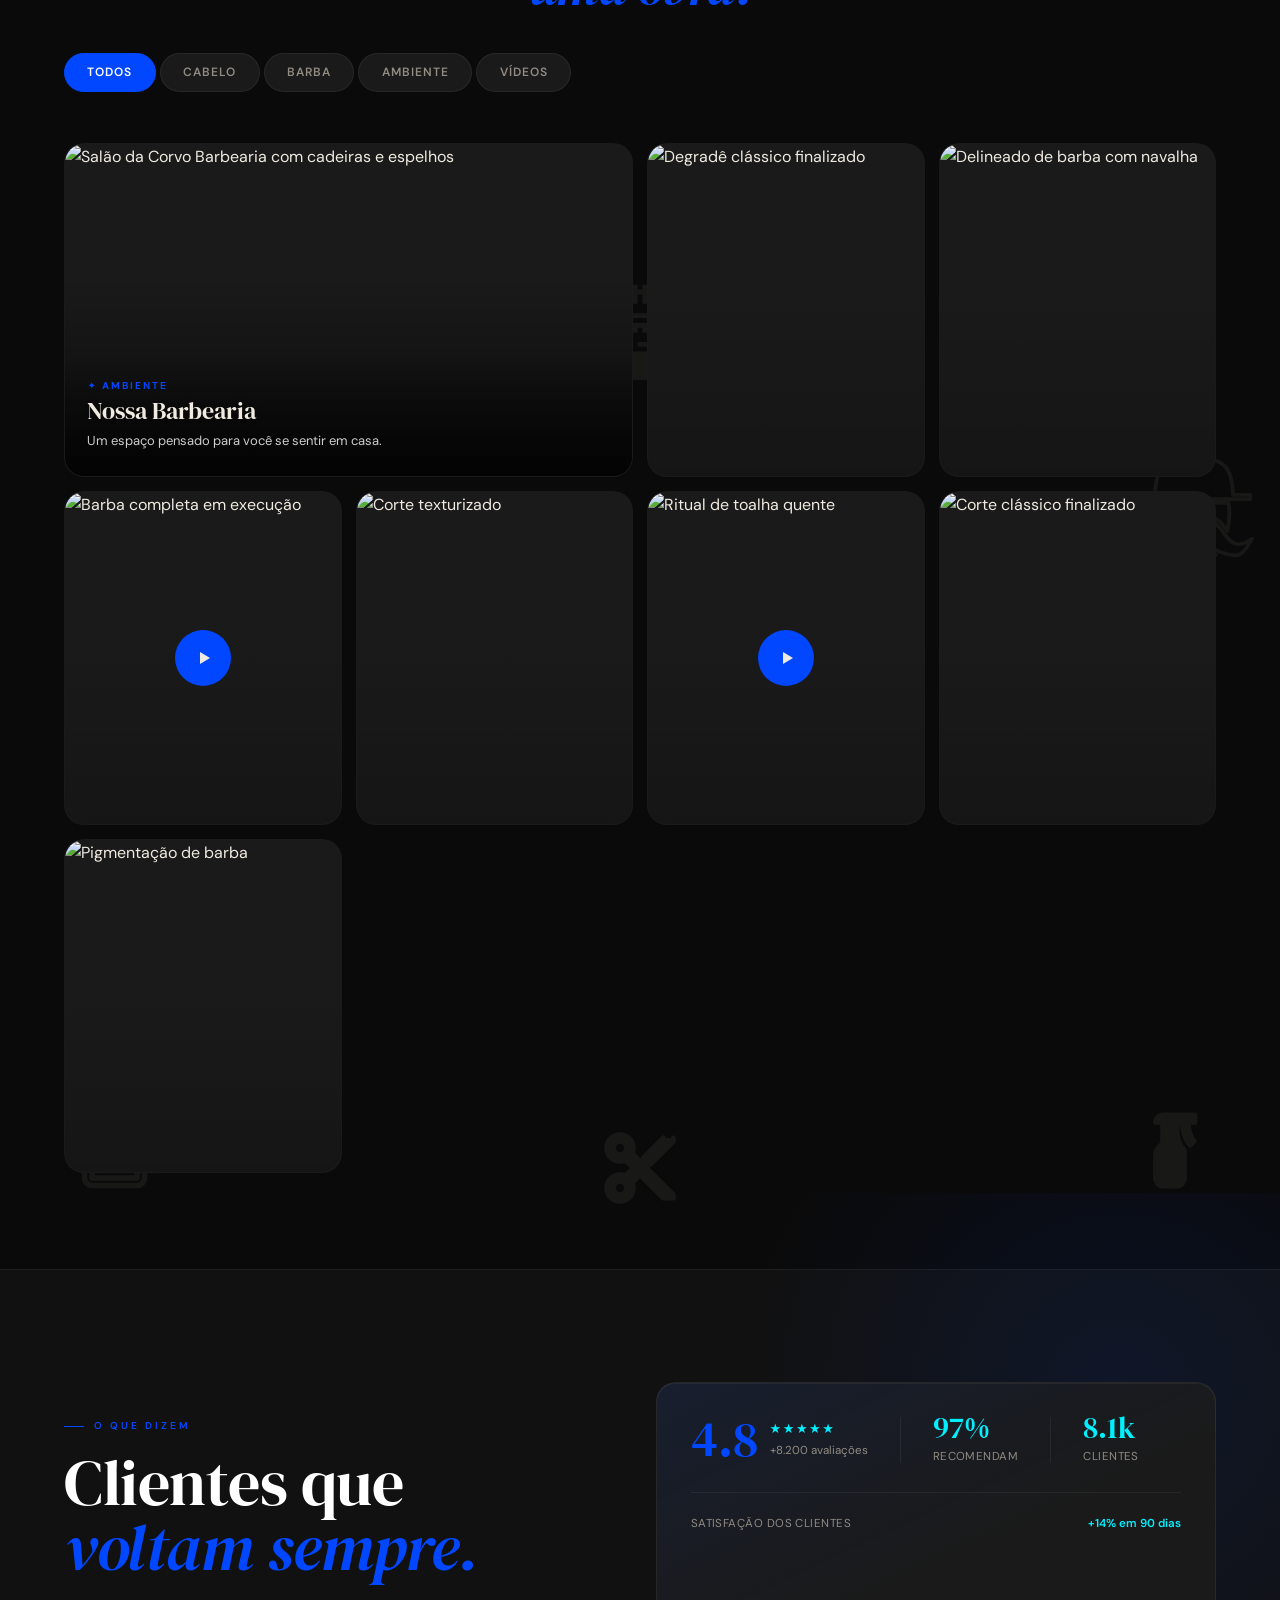
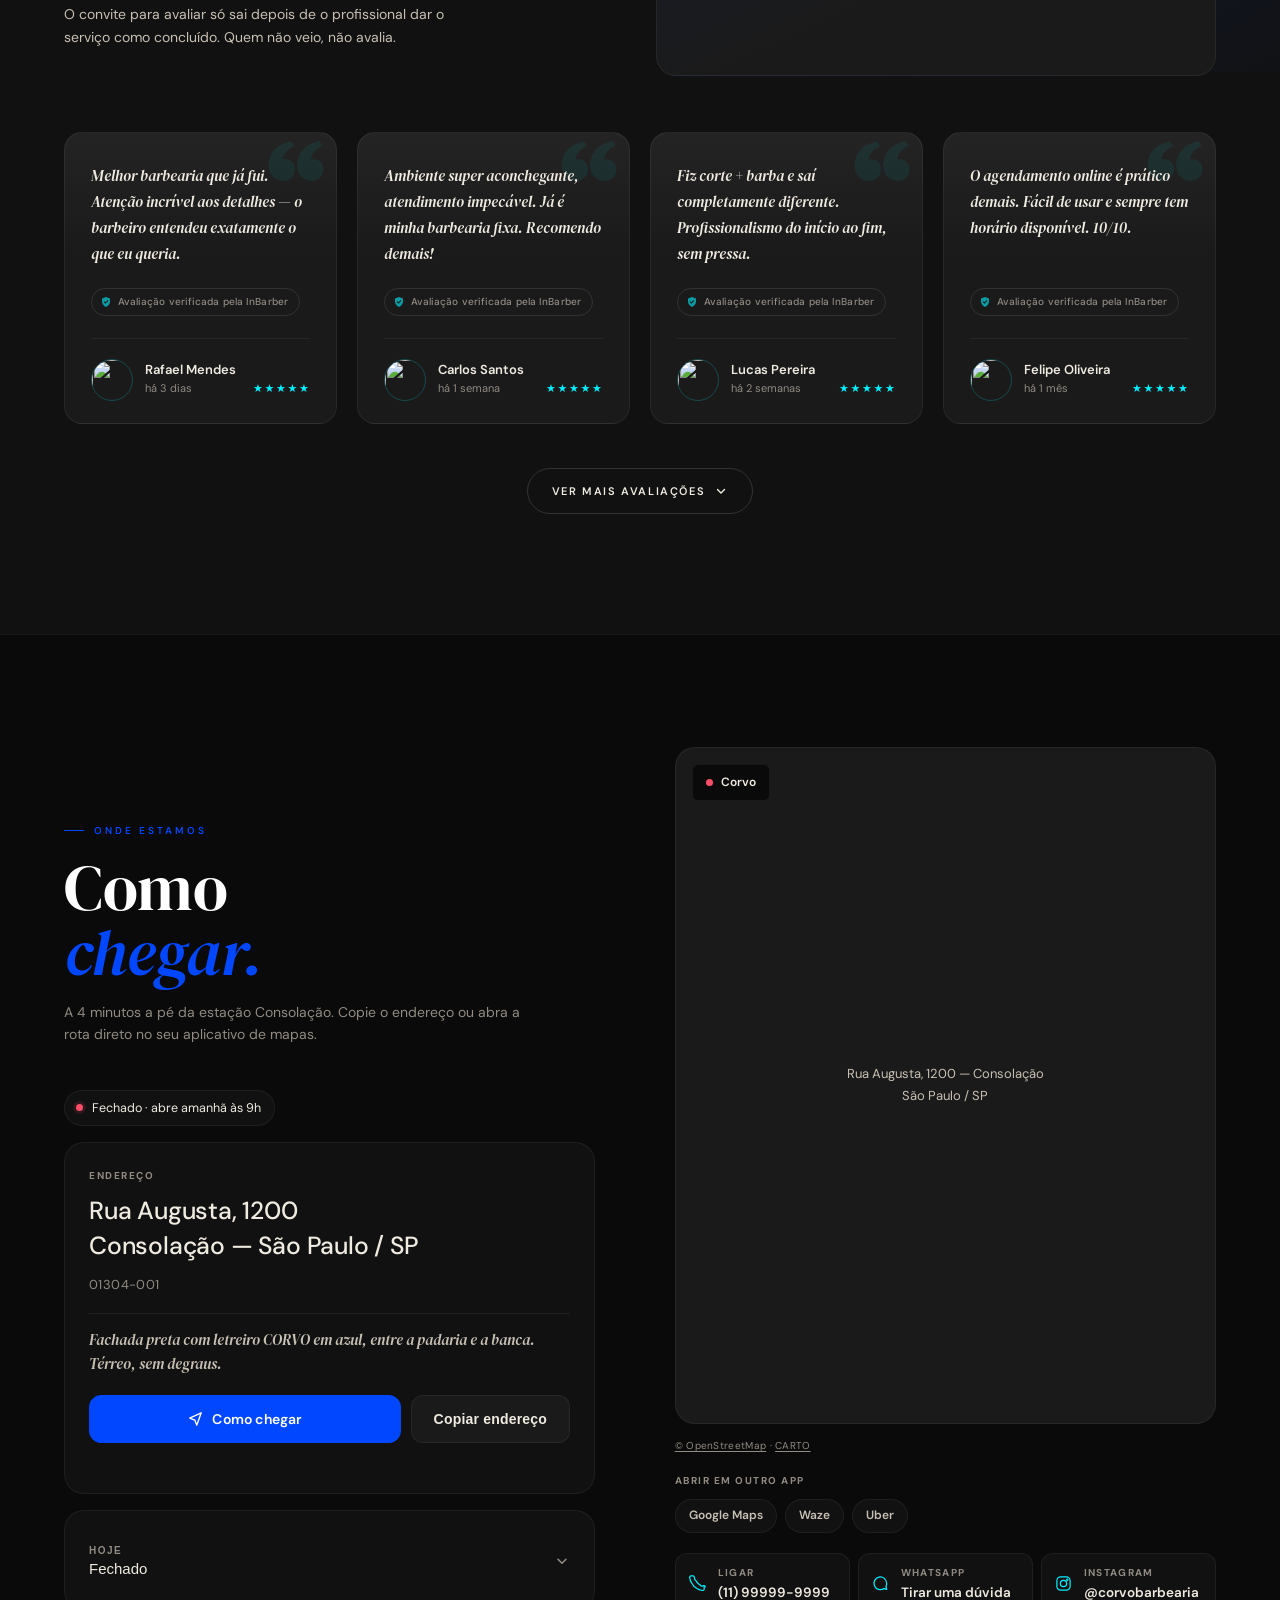
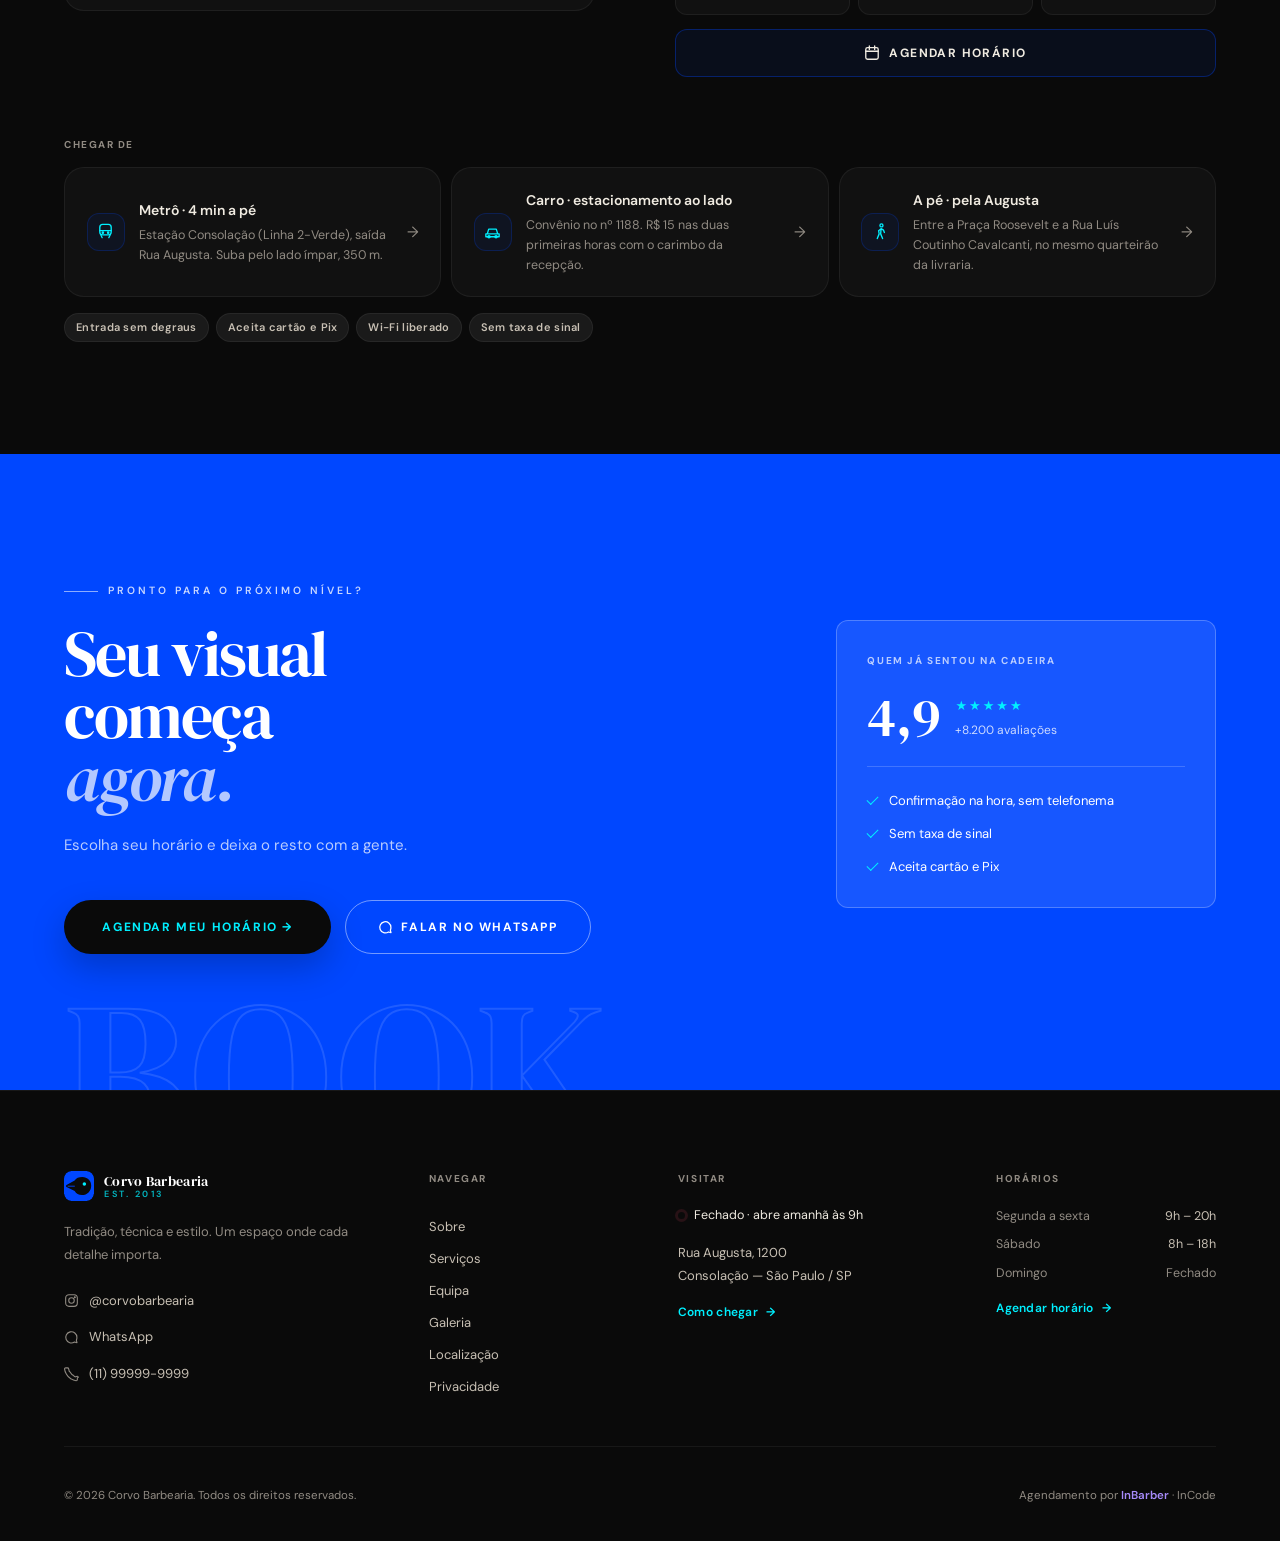
==== commit ff574340: "backend feito de: agendamento online pelo site, seção de escolher serviço da landing page, seção de " ====
--- a/index.html
+++ b/index.html
@@ -1,76 +1,83 @@
 <!DOCTYPE html>
 <html lang="pt-BR">
+
 <head>
-<meta charset="UTF-8">
-<meta name="viewport" content="width=device-width, initial-scale=1.0">
-
-<!-- ═══ SEO ═══ -->
-<title data-i18n="meta.title">Corvo Barbearia — Barbearia na Consolação, São Paulo</title>
-<meta name="description" data-i18n-content="meta.desc" content="Corte, barba e ritual completo na Rua Augusta, Consolação. Agende online em segundos, escolha o barbeiro e o horário.">
-<meta name="theme-color" content="#0A0A0A">
-<!-- TROQUE: domínio real -->
-<link rel="canonical" href="https://corvobarbearia.com.br/">
-
-<!-- ═══ LOGO / ÍCONES ═══ -->
-<link rel="icon" href="/assets/corvo-logo.svg" type="image/svg+xml">
-<link rel="icon" href="/assets/favicon.ico" sizes="32x32">
-<link rel="apple-touch-icon" href="/assets/apple-touch-icon.png">
-<link rel="manifest" href="/site.webmanifest">
-
-<!-- ═══ OPEN GRAPH / TWITTER ═══
+  <meta charset="UTF-8">
+  <meta name="viewport" content="width=device-width, initial-scale=1.0">
+
+  <!-- ═══ SEO ═══ -->
+  <title data-i18n="meta.title">Corvo Barbearia — Barbearia na Consolação, São Paulo</title>
+  <meta name="description" data-i18n-content="meta.desc"
+    content="Corte, barba e ritual completo na Rua Augusta, Consolação. Agende online em segundos, escolha o barbeiro e o horário.">
+  <meta name="theme-color" content="#0A0A0A">
+  <!-- TROQUE: domínio real -->
+  <link rel="canonical" href="https://corvobarbearia.com.br/">
+
+  <!-- ═══ LOGO / ÍCONES ═══ -->
+  <link rel="icon" href="/assets/corvo-logo.svg" type="image/svg+xml">
+  <link rel="icon" href="/assets/favicon.ico" sizes="32x32">
+  <link rel="apple-touch-icon" href="/assets/apple-touch-icon.png">
+  <link rel="manifest" href="/site.webmanifest">
+
+  <!-- ═══ OPEN GRAPH / TWITTER ═══
      A imagem TEM de ser JPG ou PNG 1200×630. SVG não é renderizado
      por WhatsApp, Facebook, Instagram nem LinkedIn. -->
-<meta property="og:site_name" content="Corvo Barbearia">
-<meta property="og:type" content="website">
-<meta property="og:url" content="https://corvobarbearia.com.br/">
-<meta property="og:title" data-i18n-content="meta.ogTitle" content="Corvo Barbearia — agende o seu corte em segundos">
-<meta property="og:description" data-i18n-content="meta.desc" content="Corte, barba e ritual completo na Rua Augusta, Consolação. Agende online em segundos, escolha o barbeiro e o horário.">
-<meta property="og:image" content="https://corvobarbearia.com.br/assets/og-corvo.jpg">
-<meta property="og:image:width" content="1200">
-<meta property="og:image:height" content="630">
-<meta property="og:image:alt" content="Corvo Barbearia — onde cada detalhe importa">
-<meta property="og:locale" content="pt_BR">
-<meta name="twitter:card" content="summary_large_image">
-<meta name="twitter:title" data-i18n-content="meta.ogTitle" content="Corvo Barbearia — agende o seu corte em segundos">
-<meta name="twitter:description" data-i18n-content="meta.desc" content="Corte, barba e ritual completo na Rua Augusta, Consolação.">
-<meta name="twitter:image" content="https://corvobarbearia.com.br/assets/og-corvo.jpg">
-
-<!-- ═══ ALTERNATES ═══ -->
-<link rel="alternate" hreflang="pt-BR" href="https://corvobarbearia.com.br/">
-<link rel="alternate" hreflang="en" href="https://corvobarbearia.com.br/?lang=en">
-<link rel="alternate" hreflang="es" href="https://corvobarbearia.com.br/?lang=es">
-<link rel="alternate" hreflang="x-default" href="https://corvobarbearia.com.br/">
-
-<!-- ═══ FONTES ═══ -->
-<link rel="preconnect" href="https://fonts.googleapis.com">
-<link rel="preconnect" href="https://fonts.gstatic.com" crossorigin>
-<link href="https://fonts.googleapis.com/css2?family=DM+Serif+Display:ital@0;1&family=DM+Sans:wght@300;400;500;600&display=swap" rel="stylesheet">
-
-<!-- A foto do hero é o LCP e vem de terceiros: abrir a ligação cedo
+  <meta property="og:site_name" content="Corvo Barbearia">
+  <meta property="og:type" content="website">
+  <meta property="og:url" content="https://corvobarbearia.com.br/">
+  <meta property="og:title" data-i18n-content="meta.ogTitle" content="Corvo Barbearia — agende o seu corte em segundos">
+  <meta property="og:description" data-i18n-content="meta.desc"
+    content="Corte, barba e ritual completo na Rua Augusta, Consolação. Agende online em segundos, escolha o barbeiro e o horário.">
+  <meta property="og:image" content="https://corvobarbearia.com.br/assets/og-corvo.jpg">
+  <meta property="og:image:width" content="1200">
+  <meta property="og:image:height" content="630">
+  <meta property="og:image:alt" content="Corvo Barbearia — onde cada detalhe importa">
+  <meta property="og:locale" content="pt_BR">
+  <meta name="twitter:card" content="summary_large_image">
+  <meta name="twitter:title" data-i18n-content="meta.ogTitle"
+    content="Corvo Barbearia — agende o seu corte em segundos">
+  <meta name="twitter:description" data-i18n-content="meta.desc"
+    content="Corte, barba e ritual completo na Rua Augusta, Consolação.">
+  <meta name="twitter:image" content="https://corvobarbearia.com.br/assets/og-corvo.jpg">
+
+  <!-- ═══ ALTERNATES ═══ -->
+  <link rel="alternate" hreflang="pt-BR" href="https://corvobarbearia.com.br/">
+  <link rel="alternate" hreflang="en" href="https://corvobarbearia.com.br/?lang=en">
+  <link rel="alternate" hreflang="es" href="https://corvobarbearia.com.br/?lang=es">
+  <link rel="alternate" hreflang="x-default" href="https://corvobarbearia.com.br/">
+
+  <!-- ═══ FONTES ═══ -->
+  <link rel="preconnect" href="https://fonts.googleapis.com">
+  <link rel="preconnect" href="https://fonts.gstatic.com" crossorigin>
+  <link
+    href="https://fonts.googleapis.com/css2?family=DM+Serif+Display:ital@0;1&family=DM+Sans:wght@300;400;500;600&display=swap"
+    rel="stylesheet">
+
+  <!-- A foto do hero é o LCP e vem de terceiros: abrir a ligação cedo
      poupa ~150ms. TROQUE por self-host quando as fotos reais entrarem. -->
-<link rel="preconnect" href="https://images.pexels.com" crossorigin>
-<link rel="preload" as="image" fetchpriority="high"
-      href="https://images.pexels.com/photos/1813272/pexels-photo-1813272.jpeg?auto=compress&cs=tinysrgb&w=1600"
-      imagesrcset="https://images.pexels.com/photos/1813272/pexels-photo-1813272.jpeg?auto=compress&cs=tinysrgb&w=768 768w,
+  <link rel="preconnect" href="https://images.pexels.com" crossorigin>
+  <link rel="preload" as="image" fetchpriority="high"
+    href="https://images.pexels.com/photos/1813272/pexels-photo-1813272.jpeg?auto=compress&cs=tinysrgb&w=1600"
+    imagesrcset="https://images.pexels.com/photos/1813272/pexels-photo-1813272.jpeg?auto=compress&cs=tinysrgb&w=768 768w,
                    https://images.pexels.com/photos/1813272/pexels-photo-1813272.jpeg?auto=compress&cs=tinysrgb&w=1280 1280w,
                    https://images.pexels.com/photos/1813272/pexels-photo-1813272.jpeg?auto=compress&cs=tinysrgb&w=1920 1920w"
-      imagesizes="100vw">
-
-<!-- ═══ CSS ═══
+    imagesizes="100vw">
+
+  <!-- ═══ CSS ═══
      Leaflet e Chart.js já NÃO são carregados aqui: entram sob
      IntersectionObserver, só quando o mapa / o gráfico se aproximam
      do viewport. Ver js/app.js › LazyLib.
      O Phosphor Icons foi removido — a página não usava uma única
      classe .ph-, todos os ícones são SVG inline. -->
-<link rel="stylesheet" href="/css/style.css">
-<link rel="stylesheet" href="/css/landing-pack.css">
-<link rel="stylesheet" href="/css/auth-confirm.css">
-<link rel="stylesheet" href="/css/profile-btn.css">
-
-<!-- ═══ DADOS ESTRUTURADOS ═══
+  <link rel="stylesheet" href="/css/style.css">
+  <link rel="stylesheet" href="/css/landing-pack.css">
+  <link rel="stylesheet" href="/css/auth-confirm.css">
+  <link rel="stylesheet" href="/css/profile-btn.css">
+
+  <!-- ═══ DADOS ESTRUTURADOS ═══
      Alimenta as estrelas nos resultados do Google, o painel lateral
      e o Google Business Profile. TROQUE os dados pelos reais. -->
-<script type="application/ld+json">
+  <script type="application/ld+json">
 {
   "@context": "https://schema.org",
   "@type": "HairSalon",
@@ -145,9 +152,10 @@
 </script>
 
 </head>
+
 <body>
 
-<!--
+  <!--
   ═══════════════════════════════════════════════════════════════
   LOGO CORVO — componente único (.brand)
   Repetido na nav, no drawer e no rodapé. Para trocar a logo,
@@ -156,1034 +164,850 @@
   ═══════════════════════════════════════════════════════════════
 -->
 
-<a class="skip-link" href="#conteudo" data-i18n="a11y.skip">Saltar para o conteúdo</a>
-
-<!-- ═══════════════════════════════ NAV ═══════════════════════════════ -->
-<header class="nav" id="nav">
-  <a href="#" class="brand nav-brand" aria-label="Corvo Barbearia — Início">
-    <span class="brand-mark" aria-hidden="true">
-      <img src="/assets/corvo-logo.svg" alt="" width="38" height="38">
-    </span>
-    <span class="brand-text">
-      <span class="brand-name"><span>Corvo</span> Barbearia</span>
-      <span class="brand-tag">Est. 2013</span>
-    </span>
-  </a>
-
-  <nav class="nav-links" aria-label="Menu principal">
-    <a href="#sobre"       data-i18n="nav.about">Sobre</a>
-    <a href="#servicos"    data-i18n="nav.services">Serviços</a>
-    <a href="#produtos"    data-i18n="nav.products">Produtos</a>
-    <a href="#equipa"      data-i18n="nav.team">Equipa</a>
-    <a href="#galeria"     data-i18n="nav.gallery">Galeria</a>
-    <a href="#localizacao" data-i18n="nav.location">Localização</a>
-  </nav>
-
-  <!-- Botões lado direito -->
-  <div class="nav-actions">
-    <!-- CTA de agendamento: o link mais valioso da página, visível em
+  <a class="skip-link" href="#conteudo" data-i18n="a11y.skip">Saltar para o conteúdo</a>
+
+  <!-- ═══════════════════════════════ NAV ═══════════════════════════════ -->
+  <header class="nav" id="nav">
+    <a href="#" class="brand nav-brand" aria-label="Corvo Barbearia — Início">
+      <span class="brand-mark" aria-hidden="true">
+        <img src="/assets/corvo-logo.svg" alt="" width="38" height="38">
+      </span>
+      <span class="brand-text">
+        <span class="brand-name"><span>Corvo</span> Barbearia</span>
+        <span class="brand-tag">Est. 2013</span>
+      </span>
+    </a>
+
+    <nav class="nav-links" aria-label="Menu principal">
+      <a href="#sobre" data-i18n="nav.about">Sobre</a>
+      <a href="#servicos" data-i18n="nav.services">Serviços</a>
+      <a href="#produtos" data-i18n="nav.products">Produtos</a>
+      <a href="#equipa" data-i18n="nav.team">Equipa</a>
+      <a href="#galeria" data-i18n="nav.gallery">Galeria</a>
+      <a href="#localizacao" data-i18n="nav.location">Localização</a>
+    </nav>
+
+    <!-- Botões lado direito -->
+    <div class="nav-actions">
+      <!-- CTA de agendamento: o link mais valioso da página, visível em
          100% do scroll. O href aponta para o destino real — o JS só
          acrescenta a persistência da seleção. -->
-    <a href="servicos.html" class="nav-cta" data-book data-i18n="nav.cta">Agendar</a>
-
-    <button class="nav-icon-btn" id="nav-profile-btn" aria-label="Perfil" data-i18n-aria="nav.profile">
-      <svg viewBox="0 0 20 20" fill="none" stroke="currentColor" stroke-width="1.4" stroke-linecap="round" stroke-linejoin="round">
-        <circle cx="10" cy="7" r="3.5"/>
-        <path d="M2.5 17.5c0-4 3.36-7 7.5-7s7.5 3 7.5 7"/>
-      </svg>
-    </button>
-    <button class="nav-icon-btn nav-hamburger" id="nav-menu-btn" aria-label="Menu" data-i18n-aria="nav.menu" aria-expanded="false" aria-controls="nav-drawer">
-      <span class="ham-bar"></span>
-      <span class="ham-bar"></span>
-      <span class="ham-bar"></span>
-    </button>
-  </div>
-</header>
-
-<!-- ═══ DRAWER — fora do header para não ser cortado ═══ -->
-<div class="nav-drawer" id="nav-drawer" aria-hidden="true" role="dialog" aria-modal="true" aria-label="Menu">
-  <div class="nav-drawer-overlay" id="nav-drawer-overlay"></div>
-  <div class="nav-drawer-panel">
-    <div class="nav-drawer-header">
-      <span class="brand brand--sm">
-        <span class="brand-mark" aria-hidden="true">
-          <img src="/assets/corvo-logo.svg" alt="" width="30" height="30">
-        </span>
-        <span class="brand-text">
-          <span class="brand-name">Corvo</span>
-          <span class="brand-tag" data-i18n="drawer.title">Menu</span>
-        </span>
-      </span>
-      <button class="nav-drawer-close" id="nav-drawer-close" aria-label="Fechar menu" data-i18n-aria="drawer.close">
-        <svg viewBox="0 0 18 18" fill="none" stroke="currentColor" stroke-width="1.5" stroke-linecap="round">
-          <line x1="3" y1="3" x2="15" y2="15"/><line x1="15" y1="3" x2="3" y2="15"/>
+      <a href="servicos.html" class="nav-cta" data-book data-i18n="nav.cta">Agendar</a>
+
+      <button class="nav-icon-btn" id="nav-profile-btn" aria-label="Perfil" data-i18n-aria="nav.profile">
+        <svg viewBox="0 0 20 20" fill="none" stroke="currentColor" stroke-width="1.4" stroke-linecap="round"
+          stroke-linejoin="round">
+          <circle cx="10" cy="7" r="3.5" />
+          <path d="M2.5 17.5c0-4 3.36-7 7.5-7s7.5 3 7.5 7" />
         </svg>
       </button>
+      <button class="nav-icon-btn nav-hamburger" id="nav-menu-btn" aria-label="Menu" data-i18n-aria="nav.menu"
+        aria-expanded="false" aria-controls="nav-drawer">
+        <span class="ham-bar"></span>
+        <span class="ham-bar"></span>
+        <span class="ham-bar"></span>
+      </button>
     </div>
-    <div class="nav-drawer-body">
-
-      <!-- Agendar — primeiro item, é o que a página quer que aconteça -->
-      <a href="servicos.html" class="nav-drawer-item nav-drawer-item--cta" data-book>
-        <span class="nav-drawer-icon">
-          <svg viewBox="0 0 20 20" fill="none" stroke="currentColor" stroke-width="1.4" stroke-linecap="round" stroke-linejoin="round">
-            <rect x="2.5" y="4" width="15" height="14" rx="2"/><path d="M2.5 8h15M7 1.5v4M13 1.5v4"/>
+  </header>
+
+  <!-- ═══ DRAWER — fora do header para não ser cortado ═══ -->
+  <div class="nav-drawer" id="nav-drawer" aria-hidden="true" role="dialog" aria-modal="true" aria-label="Menu">
+    <div class="nav-drawer-overlay" id="nav-drawer-overlay"></div>
+    <div class="nav-drawer-panel">
+      <div class="nav-drawer-header">
+        <span class="brand brand--sm">
+          <span class="brand-mark" aria-hidden="true">
+            <img src="/assets/corvo-logo.svg" alt="" width="30" height="30">
+          </span>
+          <span class="brand-text">
+            <span class="brand-name">Corvo</span>
+            <span class="brand-tag" data-i18n="drawer.title">Menu</span>
+          </span>
+        </span>
+        <button class="nav-drawer-close" id="nav-drawer-close" aria-label="Fechar menu" data-i18n-aria="drawer.close">
+          <svg viewBox="0 0 18 18" fill="none" stroke="currentColor" stroke-width="1.5" stroke-linecap="round">
+            <line x1="3" y1="3" x2="15" y2="15" />
+            <line x1="15" y1="3" x2="3" y2="15" />
           </svg>
-        </span>
-        <span class="nav-drawer-item-text">
-          <strong data-i18n="drawer.book">Agendar horário</strong>
-          <small data-i18n="drawer.book_sub">Escolha serviço, barbeiro e hora</small>
-        </span>
-        <svg class="nav-drawer-arrow" viewBox="0 0 14 14" fill="none" stroke="currentColor" stroke-width="1.3" stroke-linecap="round" stroke-linejoin="round">
-          <path d="M5 2l5 5-5 5"/>
-        </svg>
-      </a>
-
-      <!-- Perfil -->
-      <a href="perfil.html" class="nav-drawer-item">
-        <span class="nav-drawer-icon">
-          <svg viewBox="0 0 20 20" fill="none" stroke="currentColor" stroke-width="1.4" stroke-linecap="round" stroke-linejoin="round">
-            <circle cx="10" cy="7" r="3.5"/>
-            <path d="M2.5 17.5c0-4 3.36-7 7.5-7s7.5 3 7.5 7"/>
+        </button>
+      </div>
+      <div class="nav-drawer-body">
+
+        <!-- Agendar — primeiro item, é o que a página quer que aconteça -->
+        <a href="servicos.html" class="nav-drawer-item nav-drawer-item--cta" data-book>
+          <span class="nav-drawer-icon">
+            <svg viewBox="0 0 20 20" fill="none" stroke="currentColor" stroke-width="1.4" stroke-linecap="round"
+              stroke-linejoin="round">
+              <rect x="2.5" y="4" width="15" height="14" rx="2" />
+              <path d="M2.5 8h15M7 1.5v4M13 1.5v4" />
+            </svg>
+          </span>
+          <span class="nav-drawer-item-text">
+            <strong data-i18n="drawer.book">Agendar horário</strong>
+            <small data-i18n="drawer.book_sub">Escolha serviço, barbeiro e hora</small>
+          </span>
+          <svg class="nav-drawer-arrow" viewBox="0 0 14 14" fill="none" stroke="currentColor" stroke-width="1.3"
+            stroke-linecap="round" stroke-linejoin="round">
+            <path d="M5 2l5 5-5 5" />
           </svg>
-        </span>
-        <span class="nav-drawer-item-text">
-          <strong data-i18n="drawer.profile">Perfil</strong>
-          <small data-i18n="drawer.profile_sub">Gerir a sua conta</small>
-        </span>
-        <svg class="nav-drawer-arrow" viewBox="0 0 14 14" fill="none" stroke="currentColor" stroke-width="1.3" stroke-linecap="round" stroke-linejoin="round">
-          <path d="M5 2l5 5-5 5"/>
-        </svg>
-      </a>
-
-      <div class="nav-drawer-divider"></div>
-
-      <!-- Idioma -->
-      <div class="nav-drawer-item nav-drawer-lang-item">
-        <span class="nav-drawer-icon">
-          <svg viewBox="0 0 20 20" fill="none" stroke="currentColor" stroke-width="1.4" stroke-linecap="round" stroke-linejoin="round">
-            <circle cx="10" cy="10" r="7.5"/>
-            <path d="M10 2.5C10 2.5 7 6 7 10s3 7.5 3 7.5M10 2.5C10 2.5 13 6 13 10s-3 7.5-3 7.5M2.5 10h15"/>
+        </a>
+
+        <!-- Perfil -->
+        <a href="perfil.html" class="nav-drawer-item">
+          <span class="nav-drawer-icon">
+            <svg viewBox="0 0 20 20" fill="none" stroke="currentColor" stroke-width="1.4" stroke-linecap="round"
+              stroke-linejoin="round">
+              <circle cx="10" cy="7" r="3.5" />
+              <path d="M2.5 17.5c0-4 3.36-7 7.5-7s7.5 3 7.5 7" />
+            </svg>
+          </span>
+          <span class="nav-drawer-item-text">
+            <strong data-i18n="drawer.profile">Perfil</strong>
+            <small data-i18n="drawer.profile_sub">Gerir a sua conta</small>
+          </span>
+          <svg class="nav-drawer-arrow" viewBox="0 0 14 14" fill="none" stroke="currentColor" stroke-width="1.3"
+            stroke-linecap="round" stroke-linejoin="round">
+            <path d="M5 2l5 5-5 5" />
           </svg>
-        </span>
-        <div class="nav-drawer-lang-content">
-          <span class="nav-drawer-item-text">
-            <strong data-i18n="drawer.language">Idioma</strong>
-            <small class="lang-current-label">Português</small>
+        </a>
+
+        <div class="nav-drawer-divider"></div>
+
+        <!-- Idioma -->
+        <div class="nav-drawer-item nav-drawer-lang-item">
+          <span class="nav-drawer-icon">
+            <svg viewBox="0 0 20 20" fill="none" stroke="currentColor" stroke-width="1.4" stroke-linecap="round"
+              stroke-linejoin="round">
+              <circle cx="10" cy="10" r="7.5" />
+              <path d="M10 2.5C10 2.5 7 6 7 10s3 7.5 3 7.5M10 2.5C10 2.5 13 6 13 10s-3 7.5-3 7.5M2.5 10h15" />
+            </svg>
           </span>
-          <div class="lang-pills" role="group" aria-label="Selecionar idioma" data-i18n-aria="drawer.langGroup">
-            <button class="lang-pill active" data-lang="pt" aria-pressed="true">PT</button>
-            <button class="lang-pill" data-lang="en" aria-pressed="false">EN</button>
-            <button class="lang-pill" data-lang="es" aria-pressed="false">ES</button>
-          </div>
-        </div>
-      </div>
-
+          <div class="nav-drawer-lang-content">
+            <span class="nav-drawer-item-text">
+              <strong data-i18n="drawer.language">Idioma</strong>
+              <small class="lang-current-label">Português</small>
+            </span>
+            <div class="lang-pills" role="group" aria-label="Selecionar idioma" data-i18n-aria="drawer.langGroup">
+              <button class="lang-pill active" data-lang="pt" aria-pressed="true">PT</button>
+              <button class="lang-pill" data-lang="en" aria-pressed="false">EN</button>
+              <button class="lang-pill" data-lang="es" aria-pressed="false">ES</button>
+            </div>
+          </div>
+        </div>
+
+      </div>
     </div>
   </div>
-</div>
-
-<!-- ═══════════════════════════════ TICKER ═══════════════════════════════ -->
-<div class="ticker" aria-hidden="true">
-  <div class="ticker-track" id="ticker-track">
-    <span class="t-item"><span data-i18n="tick.1">Corte Clássico</span> <span class="t-bull" aria-hidden="true">✦</span></span>
-    <span class="t-item"><span data-i18n="tick.2">Barba Completa</span> <span class="t-bull" aria-hidden="true">✦</span></span>
-    <span class="t-item"><span data-i18n="tick.3">Degradê</span> <span class="t-bull" aria-hidden="true">✦</span></span>
-    <span class="t-item"><span data-i18n="tick.4">Pigmentação</span> <span class="t-bull" aria-hidden="true">✦</span></span>
-    <span class="t-item"><span data-i18n="tick.5">Hot Towel Shave</span> <span class="t-bull" aria-hidden="true">✦</span></span>
-    <span class="t-item"><span data-i18n="tick.6">Sobrancelha</span> <span class="t-bull" aria-hidden="true">✦</span></span>
-    <span class="t-item"><span data-i18n="tick.7">Progressiva</span> <span class="t-bull" aria-hidden="true">✦</span></span>
-    <span class="t-item"><span data-i18n="tick.1">Corte Clássico</span> <span class="t-bull" aria-hidden="true">✦</span></span>
-    <span class="t-item"><span data-i18n="tick.2">Barba Completa</span> <span class="t-bull" aria-hidden="true">✦</span></span>
-    <span class="t-item"><span data-i18n="tick.3">Degradê</span> <span class="t-bull" aria-hidden="true">✦</span></span>
-    <span class="t-item"><span data-i18n="tick.4">Pigmentação</span> <span class="t-bull" aria-hidden="true">✦</span></span>
-    <span class="t-item"><span data-i18n="tick.5">Hot Towel Shave</span> <span class="t-bull" aria-hidden="true">✦</span></span>
-    <span class="t-item"><span data-i18n="tick.6">Sobrancelha</span> <span class="t-bull" aria-hidden="true">✦</span></span>
-    <span class="t-item"><span data-i18n="tick.7">Progressiva</span> <span class="t-bull" aria-hidden="true">✦</span></span>
+
+  <!-- ═══════════════════════════════ TICKER ═══════════════════════════════ -->
+  <div class="ticker" aria-hidden="true">
+    <div class="ticker-track" id="ticker-track">
+      <span class="t-item"><span data-i18n="tick.1">Corte Clássico</span> <span class="t-bull"
+          aria-hidden="true">✦</span></span>
+      <span class="t-item"><span data-i18n="tick.2">Barba Completa</span> <span class="t-bull"
+          aria-hidden="true">✦</span></span>
+      <span class="t-item"><span data-i18n="tick.3">Degradê</span> <span class="t-bull"
+          aria-hidden="true">✦</span></span>
+      <span class="t-item"><span data-i18n="tick.4">Pigmentação</span> <span class="t-bull"
+          aria-hidden="true">✦</span></span>
+      <span class="t-item"><span data-i18n="tick.5">Hot Towel Shave</span> <span class="t-bull"
+          aria-hidden="true">✦</span></span>
+      <span class="t-item"><span data-i18n="tick.6">Sobrancelha</span> <span class="t-bull"
+          aria-hidden="true">✦</span></span>
+      <span class="t-item"><span data-i18n="tick.7">Progressiva</span> <span class="t-bull"
+          aria-hidden="true">✦</span></span>
+      <span class="t-item"><span data-i18n="tick.1">Corte Clássico</span> <span class="t-bull"
+          aria-hidden="true">✦</span></span>
+      <span class="t-item"><span data-i18n="tick.2">Barba Completa</span> <span class="t-bull"
+          aria-hidden="true">✦</span></span>
+      <span class="t-item"><span data-i18n="tick.3">Degradê</span> <span class="t-bull"
+          aria-hidden="true">✦</span></span>
+      <span class="t-item"><span data-i18n="tick.4">Pigmentação</span> <span class="t-bull"
+          aria-hidden="true">✦</span></span>
+      <span class="t-item"><span data-i18n="tick.5">Hot Towel Shave</span> <span class="t-bull"
+          aria-hidden="true">✦</span></span>
+      <span class="t-item"><span data-i18n="tick.6">Sobrancelha</span> <span class="t-bull"
+          aria-hidden="true">✦</span></span>
+      <span class="t-item"><span data-i18n="tick.7">Progressiva</span> <span class="t-bull"
+          aria-hidden="true">✦</span></span>
+    </div>
   </div>
-</div>
-
-<main id="conteudo">
-
-<!-- ═══════════════════════════════ HERO ═══════════════════════════════ -->
-<section class="hero" aria-label="Apresentação">
-
-  <!-- Foto, não vídeo.
+
+  <main id="conteudo">
+
+    <!-- ═══════════════════════════════ HERO ═══════════════════════════════ -->
+    <section class="hero" aria-label="Apresentação">
+
+      <!-- Foto, não vídeo.
        Esta imagem É o LCP da página, por isso leva fetchpriority="high"
        e não leva loading="lazy". O srcset entrega 768/1280/1920 conforme
        o ecrã — em telemóvel descarregam-se ~120 KB em vez dos ~6 MB que
        o MP4 custava.
        TROQUE: foto real da barbearia, 1920×1080 ou maior, self-hosted. -->
-  <div class="hero-img" aria-hidden="true">
-    <img
-      id="hero-photo"
-      src="https://images.pexels.com/photos/1813272/pexels-photo-1813272.jpeg?auto=compress&cs=tinysrgb&w=1600"
-      srcset="https://images.pexels.com/photos/1813272/pexels-photo-1813272.jpeg?auto=compress&cs=tinysrgb&w=768 768w,
+      <div class="hero-img" aria-hidden="true">
+        <img id="hero-photo"
+          src="https://images.pexels.com/photos/1813272/pexels-photo-1813272.jpeg?auto=compress&cs=tinysrgb&w=1600"
+          srcset="https://images.pexels.com/photos/1813272/pexels-photo-1813272.jpeg?auto=compress&cs=tinysrgb&w=768 768w,
               https://images.pexels.com/photos/1813272/pexels-photo-1813272.jpeg?auto=compress&cs=tinysrgb&w=1280 1280w,
               https://images.pexels.com/photos/1813272/pexels-photo-1813272.jpeg?auto=compress&cs=tinysrgb&w=1920 1920w"
-      sizes="100vw"
-      alt=""
-      width="1920" height="1080"
-      fetchpriority="high"
-      decoding="async">
-  </div>
-
-  <div class="hero-overlay" aria-hidden="true"></div>
-  <!-- A vinheta existia no CSS desde sempre; faltava a div.
+          sizes="100vw" alt="" width="1920" height="1080" fetchpriority="high" decoding="async">
+      </div>
+
+      <div class="hero-overlay" aria-hidden="true"></div>
+      <!-- A vinheta existia no CSS desde sempre; faltava a div.
        É ela que separa o h1 branco da pele iluminada do vídeo. -->
-  <div class="hero-vignette" aria-hidden="true"></div>
-
-  <div class="hero-title-wrap" aria-hidden="true">
-    <span class="hero-big-word">CORVO</span>
-  </div>
-
-  <!-- Pausa de movimento — WCAG 2.2.2. Controla vídeo, ticker e Ken Burns. -->
-  <button class="hero-motion" id="motion-toggle" aria-pressed="false"
-          aria-label="Pausar animações" data-i18n-aria="a11y.motionPause">
-    <svg class="mt-pause" viewBox="0 0 16 16" fill="currentColor" aria-hidden="true">
-      <rect x="3.5" y="2.5" width="3" height="11" rx="1"/><rect x="9.5" y="2.5" width="3" height="11" rx="1"/>
-    </svg>
-    <svg class="mt-play" viewBox="0 0 16 16" fill="currentColor" aria-hidden="true">
-      <path d="M4.5 2.8v10.4c0 .8.9 1.3 1.6.9l8.3-5.2c.6-.4.6-1.3 0-1.7L6.1 1.9c-.7-.4-1.6.1-1.6.9z"/>
-    </svg>
-  </button>
-
-  <div class="hero-content">
-    <p class="hero-eyebrow">
-      <span class="hero-eyebrow-line"></span>
-      <span data-i18n="hero.eyebrow">Desde 2013 · Arte &amp; Tradição</span>
-    </p>
-    <h1 class="hero-h1" data-i18n-html="hero.h1">
-      Onde cada<br>
-      detalhe<br>
-      <em>importa.</em>
-    </h1>
-    <p class="hero-desc" data-i18n-html="hero.desc">
-      Cortes precisos. Ambiente exclusivo.<br>
-      A experiência que você merece.
-    </p>
-
-    <!-- ═══ PRÓXIMOS HORÁRIOS ═══
+      <div class="hero-vignette" aria-hidden="true"></div>
+
+      <div class="hero-title-wrap" aria-hidden="true">
+        <span class="hero-big-word">CORVO</span>
+      </div>
+
+      <!-- Pausa de movimento — WCAG 2.2.2. Controla vídeo, ticker e Ken Burns. -->
+      <button class="hero-motion" id="motion-toggle" aria-pressed="false" aria-label="Pausar animações"
+        data-i18n-aria="a11y.motionPause">
+        <svg class="mt-pause" viewBox="0 0 16 16" fill="currentColor" aria-hidden="true">
+          <rect x="3.5" y="2.5" width="3" height="11" rx="1" />
+          <rect x="9.5" y="2.5" width="3" height="11" rx="1" />
+        </svg>
+        <svg class="mt-play" viewBox="0 0 16 16" fill="currentColor" aria-hidden="true">
+          <path d="M4.5 2.8v10.4c0 .8.9 1.3 1.6.9l8.3-5.2c.6-.4.6-1.3 0-1.7L6.1 1.9c-.7-.4-1.6.1-1.6.9z" />
+        </svg>
+      </button>
+
+      <div class="hero-content">
+        <p class="hero-eyebrow">
+          <span class="hero-eyebrow-line"></span>
+          <span data-i18n="hero.eyebrow">Desde 2013 · Arte &amp; Tradição</span>
+        </p>
+        <h1 class="hero-h1" data-i18n-html="hero.h1">
+          Onde cada<br>
+          detalhe<br>
+          <em>importa.</em>
+        </h1>
+        <p class="hero-desc" data-i18n-html="hero.desc">
+          Cortes precisos. Ambiente exclusivo.<br>
+          A experiência que você merece.
+        </p>
+
+        <!-- ═══ PRÓXIMOS HORÁRIOS ═══
          A alavanca de conversão da página: mostra disponibilidade antes
          de pedir compromisso e corta o funil de 4 passos para 1.
          Preenchido por js/app.js › initHeroSlots() a partir do horário
          de funcionamento real. Ligar à API de agenda em produção. -->
-    <div class="hero-slots" id="hero-slots" hidden>
-      <span class="hero-slots-label" data-i18n="slots.label">Próximos horários livres</span>
-      <div class="hero-slots-row" id="hero-slots-row"></div>
-      <a class="hero-slots-all" href="agendar.html" data-i18n="slots.all">Ver agenda completa →</a>
-    </div>
-
-    <div class="hero-btns">
-      <a href="servicos.html" class="btn-fill" data-book data-i18n="hero.cta1">Agendar horário</a>
-      <a href="#sobre" class="btn-ghost-w" data-i18n="hero.cta2">Conhecer</a>
-    </div>
-  </div>
-
-  <div class="hero-stats" aria-label="Números">
-    <div class="hero-stat">
-      <!-- data-since: os anos são calculados a partir do ano de fundação,
+        <div class="hero-slots" id="hero-slots" hidden>
+          <span class="hero-slots-label" data-i18n="slots.label">Próximos horários livres</span>
+          <div class="hero-slots-row" id="hero-slots-row"></div>
+          <a class="hero-slots-all" href="agendar.html" data-i18n="slots.all">Ver agenda completa →</a>
+        </div>
+
+        <div class="hero-btns">
+          <a href="servicos.html" class="btn-fill" data-book data-i18n="hero.cta1">Agendar horário</a>
+          <a href="#sobre" class="btn-ghost-w" data-i18n="hero.cta2">Conhecer</a>
+        </div>
+      </div>
+
+      <div class="hero-stats" aria-label="Números">
+        <div class="hero-stat">
+          <!-- data-since: os anos são calculados a partir do ano de fundação,
            nunca escritos à mão. Um número, uma fonte de verdade. -->
-      <strong data-count="13" data-suffix="+" data-since="2013">0+</strong>
-      <span data-i18n="hero.stat1">Anos</span>
-    </div>
-    <div class="hero-stat-div" aria-hidden="true"></div>
-    <div class="hero-stat">
-      <strong data-count="8200" data-suffix="+">0+</strong>
-      <span data-i18n="hero.stat2">Clientes</span>
-    </div>
-    <div class="hero-stat-div" aria-hidden="true"></div>
-    <div class="hero-stat">
-      <strong data-count="4.9" data-suffix="★">0★</strong>
-      <span data-i18n="hero.stat3">Avaliação</span>
-    </div>
-  </div>
-
-  <!-- Indicador de scroll: também só existia no CSS. -->
-  <a class="hero-scroll" href="#sobre" aria-label="Ver mais" data-i18n-aria="a11y.scroll">
-    <span class="hero-scroll-line" aria-hidden="true"></span>
-  </a>
-
-</section>
-
-<!-- ═══════════════════════════════ SOBRE ═══════════════════════════════ -->
-<section class="about" id="sobre" aria-labelledby="about-h">
-
-  <!-- Fundo infinito com marca d'água CORVO -->
-  <div class="about-bg" aria-hidden="true">
-    <div class="about-bg-glow"></div>
-    <span class="about-bg-word">CORVO</span>
-    <div class="about-bg-grain"></div>
-  </div>
-
-  <div class="about-inner">
-
-    <div class="about-top">
-      <p class="label-tag" data-i18n="about.tag">Nossa história</p>
-      <h2 class="section-h" id="about-h" data-i18n-html="about.h">
-        Uma tradição<br>
-        de <em>excelência.</em>
-      </h2>
-    </div>
-
-    <div class="about-grid">
-
-      <div class="about-visual">
-        <div class="about-img-wrap">
-          <!-- TROQUE: <img src="/assets/sobre.jpg" alt="Interior da barbearia" width="900" height="1100"> -->
-          <div class="about-img-ph">
-            <svg viewBox="0 0 48 48" fill="none" aria-hidden="true"><rect x="6" y="10" width="36" height="28" rx="1" stroke-width="1"/><circle cx="18" cy="20" r="4" stroke-width="1"/><path d="M6 38l10-10 7 7 8-10 11 13" stroke-width="1"/></svg>
-            <span data-i18n="about.ph">Foto do ambiente</span>
-          </div>
-          <div class="about-img-frame" aria-hidden="true"></div>
-        </div>
-        <div class="about-badge">
-          <strong>100%</strong>
-          <span data-i18n="about.badge">Satisfação</span>
-        </div>
-      </div>
-
-      <div class="about-copy">
-        <p class="body-txt" data-i18n="about.body">
-          Nascemos com uma missão simples: resgatar o ritual do cuidado masculino. Cada corte é uma obra — técnica apurada, atenção ao detalhe e um ambiente que te faz sentir em casa.
-        </p>
-
-        <ul class="pillars" role="list">
-          <li class="pillar">
-            <span class="pillar-icon" aria-hidden="true">
-              <svg viewBox="0 0 20 20" fill="none"><path d="M10 2l2 6h6l-5 3.6 1.9 6L10 14l-4.9 3.6L7 11.6 2 8h6z" stroke-width="1.2" stroke-linecap="round" stroke-linejoin="round"/></svg>
-            </span>
-            <div>
-              <h3 data-i18n="about.p1h">Técnica impecável</h3>
-              <p data-i18n="about.p1b">Barbeiros certificados com anos de experiência em cortes clássicos e modernos.</p>
-            </div>
-          </li>
-          <li class="pillar">
-            <span class="pillar-icon" aria-hidden="true">
-              <svg viewBox="0 0 20 20" fill="none"><rect x="3" y="3" width="14" height="14" rx="1" stroke-width="1.2"/><path d="M7 10h6M10 7v6" stroke-width="1.2" stroke-linecap="round"/></svg>
-            </span>
-            <div>
-              <h3 data-i18n="about.p2h">Ambiente exclusivo</h3>
-              <p data-i18n="about.p2b">Um espaço pensado para relaxar enquanto cuidamos do seu visual.</p>
-            </div>
-          </li>
-          <li class="pillar">
-            <span class="pillar-icon" aria-hidden="true">
-              <svg viewBox="0 0 20 20" fill="none"><path d="M10 3C6.13 3 3 6.13 3 10s3.13 7 7 7 7-3.13 7-7-3.13-7-7-7z" stroke-width="1.2"/><path d="M10 6v4l3 2" stroke-width="1.2" stroke-linecap="round"/></svg>
-            </span>
-            <div>
-              <h3 data-i18n="about.p3h">Produtos premium</h3>
-              <p data-i18n="about.p3b">Só marcas selecionadas para o melhor resultado na barba e no cabelo.</p>
-            </div>
-          </li>
-        </ul>
-      </div>
-
-    </div>
-
-  </div>
-</section>
-
-<!-- ═══════════════════════════════ SERVIÇOS ═══════════════════════════════ -->
-<section class="services" id="servicos" aria-labelledby="svc-h">
-  <div class="services-top">
-    <p class="label-tag" data-i18n="svc.tag">O que oferecemos</p>
-    <h2 class="section-h" id="svc-h" data-i18n-html="svc.h">Monte seu<br><em>atendimento.</em></h2>
-    <p class="svc-hint" data-i18n="svc.hint">Toque nos serviços que deseja e veja o total na hora.</p>
-  </div>
-
-  <!-- Cada cartão é um <button> dentro do <li>: aria-pressed só é válido
+          <strong data-count="13" data-suffix="+" data-since="2013">0+</strong>
+          <span data-i18n="hero.stat1">Anos</span>
+        </div>
+        <div class="hero-stat-div" aria-hidden="true"></div>
+        <div class="hero-stat">
+          <strong data-count="8200" data-suffix="+">0+</strong>
+          <span data-i18n="hero.stat2">Clientes</span>
+        </div>
+        <div class="hero-stat-div" aria-hidden="true"></div>
+        <div class="hero-stat">
+          <strong data-count="4.9" data-suffix="★">0★</strong>
+          <span data-i18n="hero.stat3">Avaliação</span>
+        </div>
+      </div>
+
+      <!-- Indicador de scroll: também só existia no CSS. -->
+      <a class="hero-scroll" href="#sobre" aria-label="Ver mais" data-i18n-aria="a11y.scroll">
+        <span class="hero-scroll-line" aria-hidden="true"></span>
+      </a>
+
+    </section>
+
+    <!-- ═══════════════════════════════ SOBRE ═══════════════════════════════ -->
+    <section class="about" id="sobre" aria-labelledby="about-h">
+
+      <!-- Fundo infinito com marca d'água CORVO -->
+      <div class="about-bg" aria-hidden="true">
+        <div class="about-bg-glow"></div>
+        <span class="about-bg-word">CORVO</span>
+        <div class="about-bg-grain"></div>
+      </div>
+
+      <div class="about-inner">
+
+        <div class="about-top">
+          <p class="label-tag" data-i18n="about.tag">Nossa história</p>
+          <h2 class="section-h" id="about-h" data-i18n-html="about.h">
+            Uma tradição<br>
+            de <em>excelência.</em>
+          </h2>
+        </div>
+
+        <div class="about-grid">
+
+          <div class="about-visual">
+            <div class="about-img-wrap">
+              <!-- TROQUE: <img src="/assets/sobre.jpg" alt="Interior da barbearia" width="900" height="1100"> -->
+              <div class="about-img-ph">
+                <svg viewBox="0 0 48 48" fill="none" aria-hidden="true">
+                  <rect x="6" y="10" width="36" height="28" rx="1" stroke-width="1" />
+                  <circle cx="18" cy="20" r="4" stroke-width="1" />
+                  <path d="M6 38l10-10 7 7 8-10 11 13" stroke-width="1" />
+                </svg>
+                <span data-i18n="about.ph">Foto do ambiente</span>
+              </div>
+              <div class="about-img-frame" aria-hidden="true"></div>
+            </div>
+            <div class="about-badge">
+              <strong>100%</strong>
+              <span data-i18n="about.badge">Satisfação</span>
+            </div>
+          </div>
+
+          <div class="about-copy">
+            <p class="body-txt" data-i18n="about.body">
+              Nascemos com uma missão simples: resgatar o ritual do cuidado masculino. Cada corte é uma obra — técnica
+              apurada, atenção ao detalhe e um ambiente que te faz sentir em casa.
+            </p>
+
+            <ul class="pillars" role="list">
+              <li class="pillar">
+                <span class="pillar-icon" aria-hidden="true">
+                  <svg viewBox="0 0 20 20" fill="none">
+                    <path d="M10 2l2 6h6l-5 3.6 1.9 6L10 14l-4.9 3.6L7 11.6 2 8h6z" stroke-width="1.2"
+                      stroke-linecap="round" stroke-linejoin="round" />
+                  </svg>
+                </span>
+                <div>
+                  <h3 data-i18n="about.p1h">Técnica impecável</h3>
+                  <p data-i18n="about.p1b">Barbeiros certificados com anos de experiência em cortes clássicos e
+                    modernos.</p>
+                </div>
+              </li>
+              <li class="pillar">
+                <span class="pillar-icon" aria-hidden="true">
+                  <svg viewBox="0 0 20 20" fill="none">
+                    <rect x="3" y="3" width="14" height="14" rx="1" stroke-width="1.2" />
+                    <path d="M7 10h6M10 7v6" stroke-width="1.2" stroke-linecap="round" />
+                  </svg>
+                </span>
+                <div>
+                  <h3 data-i18n="about.p2h">Ambiente exclusivo</h3>
+                  <p data-i18n="about.p2b">Um espaço pensado para relaxar enquanto cuidamos do seu visual.</p>
+                </div>
+              </li>
+              <li class="pillar">
+                <span class="pillar-icon" aria-hidden="true">
+                  <svg viewBox="0 0 20 20" fill="none">
+                    <path d="M10 3C6.13 3 3 6.13 3 10s3.13 7 7 7 7-3.13 7-7-3.13-7-7-7z" stroke-width="1.2" />
+                    <path d="M10 6v4l3 2" stroke-width="1.2" stroke-linecap="round" />
+                  </svg>
+                </span>
+                <div>
+                  <h3 data-i18n="about.p3h">Produtos premium</h3>
+                  <p data-i18n="about.p3b">Só marcas selecionadas para o melhor resultado na barba e no cabelo.</p>
+                </div>
+              </li>
+            </ul>
+          </div>
+
+        </div>
+
+      </div>
+    </section>
+
+    <!-- ═══════════════════════════════ SERVIÇOS ═══════════════════════════════ -->
+    <section class="services" id="servicos" aria-labelledby="svc-h">
+      <div class="services-top">
+        <p class="label-tag" data-i18n="svc.tag">O que oferecemos</p>
+        <h2 class="section-h" id="svc-h" data-i18n-html="svc.h">Monte seu<br><em>atendimento.</em></h2>
+        <p class="svc-hint" data-i18n="svc.hint">Toque nos serviços que deseja e veja o total na hora.</p>
+      </div>
+
+      <!-- Cada cartão é um <button> dentro do <li>: aria-pressed só é válido
        em role="button" — num listitem é ignorado pelos leitores de ecrã.
        Enter e Espaço passam a vir de graça do próprio elemento. -->
-  <ul class="svc-list" role="list" id="svc-list">
-
-    <li>
-      <button type="button" class="svc-card"
-              data-id="corte-barba" data-name="Corte + Barba" data-price="59" data-dur="60 min"
-              aria-pressed="false">
-        <span class="svc-card-inner">
-          <span class="svc-check" aria-hidden="true">
-            <svg class="svc-check-icon" viewBox="0 0 16 16" fill="none"><polyline points="3,8 6.5,11.5 13,4.5" stroke-width="2" stroke-linecap="round" stroke-linejoin="round"/></svg>
-          </span>
-          <span class="svc-meta">
-            <span class="svc-badge" data-i18n="svc.1badge">Mais pedido</span>
-            <span class="svc-name" data-i18n="svc.1name">Corte + Barba</span>
-            <span class="svc-desc" data-i18n="svc.1desc">Combo completo com lavagem, corte, barba na navalha e finalização.</span>
-          </span>
-          <span class="svc-foot">
-            <span class="svc-price"><s class="svc-price-was">R$ 65</s> R$ 59</span>
-            <span class="svc-dur">60 min</span>
-            <span class="svc-save" data-i18n="svc.1save">poupa R$ 6</span>
-          </span>
-        </span>
-      </button>
-    </li>
-
-    <li>
-      <button type="button" class="svc-card"
-              data-id="corte" data-name="Corte Social" data-price="35" data-dur="40 min"
-              aria-pressed="false">
-        <span class="svc-card-inner">
-          <span class="svc-check" aria-hidden="true">
-            <svg class="svc-check-icon" viewBox="0 0 16 16" fill="none"><polyline points="3,8 6.5,11.5 13,4.5" stroke-width="2" stroke-linecap="round" stroke-linejoin="round"/></svg>
-          </span>
-          <span class="svc-meta">
-            <span class="svc-name" data-i18n="svc.2name">Corte Social</span>
-            <span class="svc-desc" data-i18n="svc.2desc">Corte clássico com tesoura e máquina, acabamento impecável.</span>
-          </span>
-          <span class="svc-foot">
-            <span class="svc-price">R$ 35</span>
-            <span class="svc-dur">40 min</span>
-          </span>
-        </span>
-      </button>
-    </li>
-
-    <li>
-      <button type="button" class="svc-card"
-              data-id="barba" data-name="Barba Clássica" data-price="30" data-dur="35 min"
-              aria-pressed="false">
-        <span class="svc-card-inner">
-          <span class="svc-check" aria-hidden="true">
-            <svg class="svc-check-icon" viewBox="0 0 16 16" fill="none"><polyline points="3,8 6.5,11.5 13,4.5" stroke-width="2" stroke-linecap="round" stroke-linejoin="round"/></svg>
-          </span>
-          <span class="svc-meta">
-            <span class="svc-name" data-i18n="svc.3name">Barba Clássica</span>
-            <span class="svc-desc" data-i18n="svc.3desc">Barba modelada com navalha, toalha quente e hidratação.</span>
-          </span>
-          <span class="svc-foot">
-            <span class="svc-price">R$ 30</span>
-            <span class="svc-dur">35 min</span>
-          </span>
-        </span>
-      </button>
-    </li>
-
-    <li>
-      <button type="button" class="svc-card"
-              data-id="degrade" data-name="Degradê" data-price="40" data-dur="45 min"
-              aria-pressed="false">
-        <span class="svc-card-inner">
-          <span class="svc-check" aria-hidden="true">
-            <svg class="svc-check-icon" viewBox="0 0 16 16" fill="none"><polyline points="3,8 6.5,11.5 13,4.5" stroke-width="2" stroke-linecap="round" stroke-linejoin="round"/></svg>
-          </span>
-          <span class="svc-meta">
-            <span class="svc-name" data-i18n="svc.4name">Degradê</span>
-            <span class="svc-desc" data-i18n="svc.4desc">Fade perfeito do zero ao comprimento desejado, sem marcas.</span>
-          </span>
-          <span class="svc-foot">
-            <span class="svc-price">R$ 40</span>
-            <span class="svc-dur">45 min</span>
-          </span>
-        </span>
-      </button>
-    </li>
-
-    <li>
-      <button type="button" class="svc-card"
-              data-id="pigmentacao" data-name="Pigmentação" data-price="45" data-dur="50 min"
-              aria-pressed="false">
-        <span class="svc-card-inner">
-          <span class="svc-check" aria-hidden="true">
-            <svg class="svc-check-icon" viewBox="0 0 16 16" fill="none"><polyline points="3,8 6.5,11.5 13,4.5" stroke-width="2" stroke-linecap="round" stroke-linejoin="round"/></svg>
-          </span>
-          <span class="svc-meta">
-            <span class="svc-name" data-i18n="svc.5name">Pigmentação</span>
-            <span class="svc-desc" data-i18n="svc.5desc">Cobertura de falhas e uniformização da cor da barba.</span>
-          </span>
-          <span class="svc-foot">
-            <span class="svc-price">R$ 45</span>
-            <span class="svc-dur">50 min</span>
-          </span>
-        </span>
-      </button>
-    </li>
-
-    <li>
-      <button type="button" class="svc-card"
-              data-id="hot-towel" data-name="Hot Towel Shave" data-price="55" data-dur="55 min"
-              aria-pressed="false">
-        <span class="svc-card-inner">
-          <span class="svc-check" aria-hidden="true">
-            <svg class="svc-check-icon" viewBox="0 0 16 16" fill="none"><polyline points="3,8 6.5,11.5 13,4.5" stroke-width="2" stroke-linecap="round" stroke-linejoin="round"/></svg>
-          </span>
-          <span class="svc-meta">
-            <span class="svc-name" data-i18n="svc.6name">Hot Towel Shave</span>
-            <span class="svc-desc" data-i18n="svc.6desc">Ritual completo com toalha quente, espuma e navalha reta.</span>
-          </span>
-          <span class="svc-foot">
-            <span class="svc-price">R$ 55</span>
-            <span class="svc-dur">55 min</span>
-          </span>
-        </span>
-      </button>
-    </li>
-
-    <li>
-      <button type="button" class="svc-card"
-              data-id="sobrancelha" data-name="Sobrancelha" data-price="15" data-dur="20 min"
-              aria-pressed="false">
-        <span class="svc-card-inner">
-          <span class="svc-check" aria-hidden="true">
-            <svg class="svc-check-icon" viewBox="0 0 16 16" fill="none"><polyline points="3,8 6.5,11.5 13,4.5" stroke-width="2" stroke-linecap="round" stroke-linejoin="round"/></svg>
-          </span>
-          <span class="svc-meta">
-            <span class="svc-name" data-i18n="svc.7name">Sobrancelha</span>
-            <span class="svc-desc" data-i18n="svc.7desc">Design e definição com linha, pinça ou navalha.</span>
-          </span>
-          <span class="svc-foot">
-            <span class="svc-price">R$ 15</span>
-            <span class="svc-dur">20 min</span>
-          </span>
-        </span>
-      </button>
-    </li>
-
-  </ul>
-
-  <!-- As três objeções silenciosas que fazem alguém fechar o separador -->
-  <ul class="svc-terms" role="list">
-    <li data-i18n="svc.term1">Sem pagamento antecipado</li>
-    <li data-i18n="svc.term2">Cancele até 2h antes, sem custo</li>
-    <li data-i18n="svc.term3">Não precisa de conta para marcar</li>
-  </ul>
-</section>
-
-<!-- ═══════════════════════════════ PRODUTOS ═══════════════════════════════
+      <ul class="svc-list" role="list" id="svc-list">
+        <!-- Carregado dinamicamente via app.js → InBarberAPI.listServices() -->
+      </ul>
+
+      <!-- As três objeções silenciosas que fazem alguém fechar o separador -->
+      <ul class="svc-terms" role="list">
+        <li data-i18n="svc.term1">Sem pagamento antecipado</li>
+        <li data-i18n="svc.term2">Cancele até 2h antes, sem custo</li>
+        <li data-i18n="svc.term3">Não precisa de conta para marcar</li>
+      </ul>
+    </section>
+
+    <!-- ═══════════════════════════════ PRODUTOS ═══════════════════════════════
      Vitrine dos produtos em destaque. O conteúdo é desenhado por
-     js/produtos-landing.js a partir de ProdutosData — a secção começa
+     js/produtos-landing.js a partir de ProdutosData — a seção começa
      com [hidden] e só aparece se houver stock, para nunca ficar vazia.
 ═══════════════════════════════════════════════════════════════════════ -->
-<section class="shop" id="produtos" aria-labelledby="shop-h" hidden>
-
-  <div class="shop-hd reveal">
-    <p class="label-tag" data-i18n="prod.tag">Loja da barbearia</p>
-    <h2 class="section-h" id="shop-h" data-i18n-html="prod.land_h">O ritual continua<br>em <em>casa.</em></h2>
-    <p class="shop-sub" data-i18n="prod.land_sub">
-      Os mesmos produtos que usamos no atendimento. Reserve online e pague no balcão quando vier levantar.
-    </p>
-  </div>
-
-  <div class="shop-showcase" id="shop-showcase"></div>
-
-  <div class="shop-foot-row reveal d1">
-    <a class="shop-all" href="produtos.html">
-      <span data-i18n="prod.land_all">Ver todos os produtos</span>
-      <svg viewBox="0 0 16 16" fill="none" stroke="currentColor" stroke-width="1.5" stroke-linecap="round" stroke-linejoin="round" aria-hidden="true">
-        <path d="M3 8h10M9 4l4 4-4 4"/>
-      </svg>
-    </a>
-    <p class="shop-note">
-      <svg viewBox="0 0 14 14" fill="none" stroke="currentColor" stroke-width="1.4" stroke-linecap="round" stroke-linejoin="round" aria-hidden="true">
-        <rect x="1.5" y="3" width="11" height="8" rx="1.5"/><path d="M1.5 6h11"/>
-      </svg>
-      <span data-i18n="prod.land_note">Sem pagamento online — reserva agora, paga no balcão.</span>
-    </p>
-  </div>
-
-</section>
-
-<!-- ═══════════════════════════════ EQUIPA ═══════════════════════════════ -->
-<section class="team" id="equipa" aria-labelledby="team-h">
-  <div class="team-hd">
-    <p class="label-tag" data-i18n="team.tag">A nossa equipa</p>
-    <h2 class="section-h" id="team-h" data-i18n-html="team.h">Conheça quem cuida<br>do seu <em>visual.</em></h2>
-    <p class="team-sub" data-i18n="team.sub">Profissionais apaixonados pelo que fazem. Clique na foto para conhecer melhor cada um.</p>
-  </div>
-
-  <ul class="team-list" role="list">
-
-    <li class="team-card" data-barber="rafael-nunes">
-      <button type="button" class="team-av team-av--photo" aria-label="Ver perfil de Rafael Nunes"
-              style="background-image:url('/assets/equipa/rafael.jpg')">
-        <span class="team-av-initials">RN</span>
-        <span class="team-av-hint" data-i18n="team.avHint">ver perfil</span>
-      </button>
-      <div class="team-body">
-        <h3 class="team-name">Rafael Nunes</h3>
-        <p class="team-role" data-i18n="team.1role">Degradê e navalha</p>
-        <div class="team-meta">
-          <span class="team-rating"><span aria-hidden="true">★</span> 4,9</span>
-          <span class="team-dot" aria-hidden="true">·</span>
-          <span class="team-since" data-i18n="team.1since">9 anos na casa</span>
-        </div>
-        <ul class="team-tags" role="list">
-          <li data-i18n="team.tagFade">Degradê</li>
-          <li data-i18n="team.tagRazor">Navalha</li>
-          <li data-i18n="team.tagBeard">Barba</li>
-        </ul>
-      </div>
-      <a class="team-cta" href="servicos.html?barbeiro=rafael-nunes" data-book>
-        <span data-i18n="team.cta">Agendar com</span> Rafael
-      </a>
-    </li>
-
-    <li class="team-card" data-barber="diego-matos">
-      <button type="button" class="team-av team-av--photo" aria-label="Ver perfil de Diego Matos"
-              style="background-image:url('/assets/equipa/diego.jpg')">
-        <span class="team-av-initials">DM</span>
-        <span class="team-av-hint" data-i18n="team.avHint">ver perfil</span>
-      </button>
-      <div class="team-body">
-        <h3 class="team-name">Diego Matos</h3>
-        <p class="team-role" data-i18n="team.2role">Clássicos e tesoura</p>
-        <div class="team-meta">
-          <span class="team-rating"><span aria-hidden="true">★</span> 4,8</span>
-          <span class="team-dot" aria-hidden="true">·</span>
-          <span class="team-since" data-i18n="team.2since">6 anos na casa</span>
-        </div>
-        <ul class="team-tags" role="list">
-          <li data-i18n="team.tagSocial">Corte Social</li>
-          <li data-i18n="team.tagScissor">Tesoura</li>
-          <li data-i18n="team.tagBrow">Sobrancelha</li>
-        </ul>
-      </div>
-      <a class="team-cta" href="servicos.html?barbeiro=diego-matos" data-book>
-        <span data-i18n="team.cta">Agendar com</span> Diego
-      </a>
-    </li>
-
-    <li class="team-card" data-barber="bruno-alencar">
-      <button type="button" class="team-av team-av--photo" aria-label="Ver perfil de Bruno Alencar"
-              style="background-image:url('/assets/equipa/bruno.jpg')">
-        <span class="team-av-initials">BA</span>
-        <span class="team-av-hint" data-i18n="team.avHint">ver perfil</span>
-      </button>
-      <div class="team-body">
-        <h3 class="team-name">Bruno Alencar</h3>
-        <p class="team-role" data-i18n="team.3role">Barba e ritual quente</p>
-        <div class="team-meta">
-          <span class="team-rating"><span aria-hidden="true">★</span> 5,0</span>
-          <span class="team-dot" aria-hidden="true">·</span>
-          <span class="team-since" data-i18n="team.3since">4 anos na casa</span>
-        </div>
-        <ul class="team-tags" role="list">
-          <li data-i18n="team.tagHot">Hot Towel</li>
-          <li data-i18n="team.tagPig">Pigmentação</li>
-          <li data-i18n="team.tagBeard">Barba</li>
-        </ul>
-      </div>
-      <a class="team-cta" href="servicos.html?barbeiro=bruno-alencar" data-book>
-        <span data-i18n="team.cta">Agendar com</span> Bruno
-      </a>
-    </li>
-
-    <li class="team-card" data-barber="thiago-reis">
-      <button type="button" class="team-av team-av--photo" aria-label="Ver perfil de Thiago Reis"
-              style="background-image:url('/assets/equipa/thiago.jpg')">
-        <span class="team-av-initials">TR</span>
-        <span class="team-av-hint" data-i18n="team.avHint">ver perfil</span>
-      </button>
-      <div class="team-body">
-        <h3 class="team-name">Thiago Reis</h3>
-        <p class="team-role" data-i18n="team.4role">Texturizados e visagismo</p>
-        <div class="team-meta">
-          <span class="team-rating"><span aria-hidden="true">★</span> 4,9</span>
-          <span class="team-dot" aria-hidden="true">·</span>
-          <span class="team-since" data-i18n="team.4since">3 anos na casa</span>
-        </div>
-        <ul class="team-tags" role="list">
-          <li data-i18n="team.tagTex">Texturizado</li>
-          <li data-i18n="team.tagProg">Progressiva</li>
-          <li data-i18n="team.tagVis">Visagismo</li>
-        </ul>
-      </div>
-      <a class="team-cta" href="servicos.html?barbeiro=thiago-reis" data-book>
-        <span data-i18n="team.cta">Agendar com</span> Thiago
-      </a>
-    </li>
-
-  </ul>
-</section>
-
-<!-- ══ SHEET DE PERFIL (equipa) ══ -->
-<div class="profile-overlay" id="profile-overlay" role="dialog" aria-modal="true" aria-label="Perfil do barbeiro">
-  <div class="profile-sheet" id="profile-sheet">
-
-    <div class="sheet-handle"><div class="sheet-handle-bar"></div></div>
-    <button class="sheet-close" id="sheet-close" aria-label="Fechar perfil">×</button>
-
-    <div class="sheet-scroll" id="sheet-scroll">
-
-      <!-- HERO -->
-      <div class="profile-hero">
-        <div class="profile-avatar-ph" id="profile-avatar-ph"></div>
-        <p class="profile-name" id="profile-name"></p>
-        <div class="profile-rating-row">
-          <div class="profile-stars" id="profile-stars"></div>
-          <span class="profile-rating-num" id="profile-rating-num"></span>
-          <span class="profile-rating-count" id="profile-rating-count"></span>
-        </div>
-        <p class="profile-role-tag" id="profile-role-tag"></p>
-      </div>
-
-      <!-- STATS -->
-      <div class="profile-stats-row">
-        <div class="profile-stat-item">
-          <span class="profile-stat-num" id="ps-cortes">—</span>
-          <span class="profile-stat-label" data-i18n="team.statCuts">Agendamentos<br>concluídos</span>
-        </div>
-        <div class="profile-stat-item">
-          <span class="profile-stat-num" id="ps-clientes">—</span>
-          <span class="profile-stat-label" data-i18n="team.statClients">Clientes<br>atendidos</span>
-        </div>
-        <div class="profile-stat-item">
-          <span class="profile-stat-num" id="ps-anos">—</span>
-          <span class="profile-stat-label" data-i18n="team.statYears">Anos de<br>experiência</span>
-        </div>
-      </div>
-
-      <!-- TABS -->
-      <div class="profile-tabs" role="tablist">
-        <button class="tab-btn tab-btn--active" role="tab" aria-selected="true" data-tab="perfil">Perfil</button>
-        <button class="tab-btn" role="tab" aria-selected="false" data-tab="portfolio">Portfólio</button>
-        <button class="tab-btn" role="tab" aria-selected="false" data-tab="avaliacoes">Avaliações</button>
-        <span class="tab-indicator" id="tab-indicator"></span>
-      </div>
-
-      <!-- TAB PANELS -->
-      <div class="tab-panels">
-
-        <!-- TAB: Perfil -->
-        <div class="tab-panel" id="tab-perfil" role="tabpanel">
-          <div class="profile-section">
-            <p class="profile-section-title">Sobre</p>
-            <p class="profile-bio" id="profile-bio"></p>
-          </div>
-          <div class="profile-section">
-            <p class="profile-section-title">Idiomas</p>
-            <div class="lang-pills" id="profile-langs"></div>
-          </div>
-          <div class="profile-section">
-            <p class="profile-section-title profile-section-title--link">
-              Portfólio
-              <button class="section-link-btn" id="goto-portfolio" aria-label="Ver portfólio completo">Ver todos</button>
-            </p>
-            <div class="portfolio-grid portfolio-grid--inline" id="portfolio-inline"></div>
-          </div>
-          <div class="profile-section">
-            <p class="profile-section-title profile-section-title--link">
-              Avaliações
-              <button class="section-link-btn" id="goto-avaliacoes" aria-label="Ver todas as avaliações">Ver todas</button>
-            </p>
-            <ul class="review-list" id="profile-reviews-inline"></ul>
-          </div>
-        </div>
-
-        <!-- TAB: Portfólio -->
-        <div class="tab-panel tab-panel--hidden" id="tab-portfolio" role="tabpanel">
-          <div class="portfolio-grid" id="portfolio-grid"></div>
-        </div>
-
-        <!-- TAB: Avaliações -->
-        <div class="tab-panel tab-panel--hidden" id="tab-avaliacoes" role="tabpanel">
-          <div class="rating-summary" id="rating-summary"></div>
-          <ul class="review-list review-list--padded" id="profile-reviews"></ul>
-        </div>
-
-      </div>
-
-      <div class="sheet-cta-spacer"></div>
+    <section class="shop" id="produtos" aria-labelledby="shop-h" hidden>
+
+      <div class="shop-hd reveal">
+        <p class="label-tag" data-i18n="prod.tag">Loja da barbearia</p>
+        <h2 class="section-h" id="shop-h" data-i18n-html="prod.land_h">O ritual continua<br>em <em>casa.</em></h2>
+        <p class="shop-sub" data-i18n="prod.land_sub">
+          Os mesmos produtos que usamos no atendimento. Reserve online e pague no balcão quando vier levantar.
+        </p>
+      </div>
+
+      <div class="shop-showcase" id="shop-showcase"></div>
+
+      <div class="shop-foot-row reveal d1">
+        <a class="shop-all" href="produtos.html">
+          <span data-i18n="prod.land_all">Ver todos os produtos</span>
+          <svg viewBox="0 0 16 16" fill="none" stroke="currentColor" stroke-width="1.5" stroke-linecap="round"
+            stroke-linejoin="round" aria-hidden="true">
+            <path d="M3 8h10M9 4l4 4-4 4" />
+          </svg>
+        </a>
+        <p class="shop-note">
+          <svg viewBox="0 0 14 14" fill="none" stroke="currentColor" stroke-width="1.4" stroke-linecap="round"
+            stroke-linejoin="round" aria-hidden="true">
+            <rect x="1.5" y="3" width="11" height="8" rx="1.5" />
+            <path d="M1.5 6h11" />
+          </svg>
+          <span data-i18n="prod.land_note">Sem pagamento online — reserva agora, paga no balcão.</span>
+        </p>
+      </div>
+
+    </section>
+
+    <!-- ═══════════════════════════════ EQUIPA ═══════════════════════════════ -->
+    <section class="team" id="equipa" aria-labelledby="team-h">
+      <div class="team-hd">
+        <p class="label-tag" data-i18n="team.tag">A nossa equipa</p>
+        <h2 class="section-h" id="team-h" data-i18n-html="team.h">Conheça quem cuida<br>do seu <em>visual.</em></h2>
+        <p class="team-sub" data-i18n="team.sub">Profissionais apaixonados pelo que fazem. Clique na foto para conhecer
+          melhor cada um.</p>
+      </div>
+
+      <ul class="team-list" role="list" id="team-list">
+        <!-- Carregado via app.js → InBarberAPI.listBarbers() -->
+      </ul>
+    </section>
+
+    <!-- ══ SHEET DE PERFIL (equipa) ══ -->
+    <div class="profile-overlay" id="profile-overlay" role="dialog" aria-modal="true" aria-label="Perfil do barbeiro">
+      <div class="profile-sheet" id="profile-sheet">
+
+        <div class="sheet-handle">
+          <div class="sheet-handle-bar"></div>
+        </div>
+        <button class="sheet-close" id="sheet-close" aria-label="Fechar perfil">×</button>
+
+        <div class="sheet-scroll" id="sheet-scroll">
+
+          <!-- HERO -->
+          <div class="profile-hero">
+            <div class="profile-avatar-ph" id="profile-avatar-ph"></div>
+            <p class="profile-name" id="profile-name"></p>
+            <div class="profile-rating-row">
+              <div class="profile-stars" id="profile-stars"></div>
+              <span class="profile-rating-num" id="profile-rating-num"></span>
+              <span class="profile-rating-count" id="profile-rating-count"></span>
+            </div>
+            <p class="profile-role-tag" id="profile-role-tag"></p>
+          </div>
+
+          <!-- STATS -->
+          <div class="profile-stats-row">
+            <div class="profile-stat-item">
+              <span class="profile-stat-num" id="ps-cortes">—</span>
+              <span class="profile-stat-label" data-i18n="team.statCuts">Agendamentos<br>concluídos</span>
+            </div>
+            <div class="profile-stat-item">
+              <span class="profile-stat-num" id="ps-clientes">—</span>
+              <span class="profile-stat-label" data-i18n="team.statClients">Clientes<br>atendidos</span>
+            </div>
+            <div class="profile-stat-item">
+              <span class="profile-stat-num" id="ps-anos">—</span>
+              <span class="profile-stat-label" data-i18n="team.statYears">Anos de<br>experiência</span>
+            </div>
+          </div>
+
+          <!-- TABS -->
+          <div class="profile-tabs" role="tablist">
+            <button class="tab-btn tab-btn--active" role="tab" aria-selected="true" data-tab="perfil">Perfil</button>
+            <button class="tab-btn" role="tab" aria-selected="false" data-tab="portfolio">Portfólio</button>
+            <button class="tab-btn" role="tab" aria-selected="false" data-tab="avaliacoes">Avaliações</button>
+            <span class="tab-indicator" id="tab-indicator"></span>
+          </div>
+
+          <!-- TAB PANELS -->
+          <div class="tab-panels">
+
+            <!-- TAB: Perfil -->
+            <div class="tab-panel" id="tab-perfil" role="tabpanel">
+              <div class="profile-section">
+                <p class="profile-section-title">Sobre</p>
+                <p class="profile-bio" id="profile-bio"></p>
+              </div>
+              <div class="profile-section">
+                <p class="profile-section-title">Idiomas</p>
+                <div class="lang-pills" id="profile-langs"></div>
+              </div>
+              <div class="profile-section">
+                <p class="profile-section-title profile-section-title--link">
+                  Portfólio
+                  <button class="section-link-btn" id="goto-portfolio" aria-label="Ver portfólio completo">Ver
+                    todos</button>
+                </p>
+                <div class="portfolio-grid portfolio-grid--inline" id="portfolio-inline"></div>
+              </div>
+              <div class="profile-section">
+                <p class="profile-section-title profile-section-title--link">
+                  Avaliações
+                  <button class="section-link-btn" id="goto-avaliacoes" aria-label="Ver todas as avaliações">Ver
+                    todas</button>
+                </p>
+                <ul class="review-list" id="profile-reviews-inline"></ul>
+              </div>
+            </div>
+
+            <!-- TAB: Portfólio -->
+            <div class="tab-panel tab-panel--hidden" id="tab-portfolio" role="tabpanel">
+              <div class="portfolio-grid" id="portfolio-grid"></div>
+            </div>
+
+            <!-- TAB: Avaliações -->
+            <div class="tab-panel tab-panel--hidden" id="tab-avaliacoes" role="tabpanel">
+              <div class="rating-summary" id="rating-summary"></div>
+              <ul class="review-list review-list--padded" id="profile-reviews"></ul>
+            </div>
+
+          </div>
+
+          <div class="sheet-cta-spacer"></div>
+        </div>
+
+        <!-- Lightbox -->
+        <div class="portfolio-lightbox" id="portfolio-lightbox" aria-hidden="true">
+          <button class="lightbox-close" id="lightbox-close" aria-label="Fechar imagem">×</button>
+          <div class="lightbox-img-wrap">
+            <div class="lightbox-placeholder" id="lightbox-img"></div>
+          </div>
+          <p class="lightbox-caption" id="lightbox-caption"></p>
+        </div>
+
+        <!-- CTA -->
+        <div class="profile-cta-wrap">
+          <a class="profile-select-btn" id="profile-book-btn" href="#">
+            <svg width="14" height="14" viewBox="0 0 16 16" fill="none" stroke="currentColor" stroke-width="2"
+              stroke-linecap="round" stroke-linejoin="round">
+              <path d="M8 1v14M1 8h14" />
+            </svg>
+            <span data-i18n="team.cta">Agendar com</span> <span id="profile-book-name"></span>
+          </a>
+        </div>
+
+      </div>
     </div>
 
-    <!-- Lightbox -->
-    <div class="portfolio-lightbox" id="portfolio-lightbox" aria-hidden="true">
-      <button class="lightbox-close" id="lightbox-close" aria-label="Fechar imagem">×</button>
-      <div class="lightbox-img-wrap">
-        <div class="lightbox-placeholder" id="lightbox-img"></div>
-      </div>
-      <p class="lightbox-caption" id="lightbox-caption"></p>
-    </div>
-
-    <!-- CTA -->
-    <div class="profile-cta-wrap">
-      <a class="profile-select-btn" id="profile-book-btn" href="#">
-        <svg width="14" height="14" viewBox="0 0 16 16" fill="none" stroke="currentColor" stroke-width="2" stroke-linecap="round" stroke-linejoin="round"><path d="M8 1v14M1 8h14"/></svg>
-        <span data-i18n="team.cta">Agendar com</span> <span id="profile-book-name"></span>
-      </a>
-    </div>
-
-  </div>
-</div>
-
-<!-- ═══════════════════════════════ GALERIA ═══════════════════════════════ -->
-<section class="gallery" id="galeria" aria-labelledby="gal-h">
-
-  <!-- Ícones flutuantes decorativos -->
-  <div class="gal-bg" aria-hidden="true">
-
-    <!-- 1. Barber pole -->
-    <svg class="gal-icon gal-icon--1" xmlns="http://www.w3.org/2000/svg" viewBox="0 0 24 24" fill="none" stroke="currentColor" stroke-linecap="round" stroke-linejoin="round" stroke-width="2">
-      <path d="M7 6h10M7 22h10m-9 0V6a4 4 0 0 1 8 0v16M8 11.5l8-4M8 16l8-4m-8 8.5l8-4"/>
-    </svg>
-
-    <!-- 2. Navalha / straight razor -->
-    <svg class="gal-icon gal-icon--2" xmlns="http://www.w3.org/2000/svg" viewBox="0 0 48 48" fill="none" stroke="currentColor" stroke-linecap="round" stroke-linejoin="round" stroke-width="4">
-      <rect width="38" height="6" x="3.609" y="36.534" rx="2" transform="rotate(-10 3.61 36.534)"/>
-      <path d="m44 40l-4-4M8 4l18.385 18.385l-4.243 4.242L9.414 13.9c-2.828-2.83-2.828-4.243-2.828-5.657C6.586 6.828 8 4 8 4m0 0l18 18l9 9"/>
-    </svg>
-
-    <!-- 9. Lâmina de barbear -->
-    <span class="gal-icon gal-icon--9" aria-hidden="true">
-      <svg xmlns="http://www.w3.org/2000/svg" width="100" height="100" viewBox="0 0 16 16">
-        <path d="M0 0h16v16H0z" fill="none" />
-        <path fill="currentColor" d="M14 3a1 1 0 0 1 1 1v2l-1 1v2l1 1v2a1 1 0 0 1-1 1H2a1 1 0 0 1-1-1v-2l1-1V7L1 6V4a1 1 0 0 1 1-1zM3 10h1V9h2.27a1.998 1.998 0 0 0 3.46 0H12v1h1V6h-1v1H9.73a1.998 1.998 0 0 0-3.46 0H4V6H3z" />
-      </svg>
-    </span>
-
-    <!-- 3. Pincel / barber brush -->
-    <svg class="gal-icon gal-icon--3" xmlns="http://www.w3.org/2000/svg" viewBox="0 0 24 24" fill="none" stroke="currentColor" stroke-linecap="round" stroke-linejoin="round" stroke-width="1.5">
-      <path d="M15.697 15H8c-1.105 0-2-.905-2-2.021s.898-2.027 2.001-1.977c4.69.214 7.294 1.146 8.383 1.65c.396.184.616.591.616 1.031A1.31 1.31 0 0 1 15.697 15"/>
-      <path d="m17 14l3.94-10.516c.21-.575-.15-1.193-.787-1.355c-1.634-.415-3.345.182-3.883 1.656C15.644 5.496 15 8.131 15 12m0-4.04s-3.381-1.394-4.68-.82c-.39.172-.722.457-.956.82C9 8.526 9 9.35 9 11m-3 2v3c0 .932 0 1.398-.152 1.765a2 2 0 0 1-1.083 1.083C4.398 19 3.932 19 3 19m9-4v6m-2 0h4"/>
-    </svg>
-
-    <!-- 4. Bigode -->
-    <svg class="gal-icon gal-icon--4" xmlns="http://www.w3.org/2000/svg" viewBox="0 0 512 512" fill="none" stroke="currentColor" stroke-linecap="round" stroke-linejoin="round" stroke-width="16">
-      <path d="M256 25c-71 0-111.7 11.79-135.2 38.89C100.2 87.64 91.37 125.9 89.49 183H16v18h480v-18h-73.5c-1.9-57.1-10.7-95.36-31.3-119.11C367.7 36.79 327 25 256 25M108.4 217c-2.2 15.1-3.4 30.9-3.4 47c0 25.5 2.9 50 8.3 72.8c1.5-2.2 3-4.3 4.6-6.5c8.5-12 17.5-24.5 29.3-34.4c11.7-9.8 26.6-16.9 44.8-16.9c17.5 0 35.1 4.2 49 13.5c5.9 3.9 11 8.9 15 14.8c4-5.9 9.1-10.9 15-14.8c13.9-9.3 31.5-13.5 49-13.5c18.2 0 33.1 7.1 44.8 16.9c11.8 9.9 20.8 22.4 29.3 34.4c1.6 2.2 3.1 4.3 4.6 6.5c5.4-22.8 8.3-47.3 8.3-72.8c0-16.1-1.2-31.9-3.4-47zm83.6 80c-13.8 0-23.8 4.8-33.2 12.7s-17.8 19.2-26.2 31.1c-8.4 11.8-16.8 24.2-27.5 34.3c-10.7 10-24.23 17.5-40.9 17.9c-20.06.5-39.32-11.3-55.147-23.2c2.077 4.1 4.077 8.2 6.467 12.5c14.17 25.5 34.55 51.7 51.26 57.1c18.97 6.2 54.32-4.1 90.02-17.9C192.5 407.6 228 391 256 391s63.5 16.6 99.2 30.5c35.7 13.8 71.1 24.1 90 17.9c16.7-5.4 37.1-31.6 51.3-57.1c2.4-4.3 4.4-8.4 6.4-12.5c-15.8 11.9-35 23.7-55.1 23.2c-16.7-.4-30.2-7.9-40.9-17.9c-10.7-10.1-19.1-22.5-27.5-34.3c-8.4-11.9-16.8-23.2-26.2-31.1S333.8 297 320 297c-14.5 0-28.9 3.8-39 10.5S265 323 256 323s-14.9-8.8-25-15.5s-24.5-10.5-39-10.5m64 112c-20 0-56.5 15.2-92.7 29.2c-.3.1-.7.3-1 .4c26 30.7 58.6 48.4 93.7 48.4s67.7-17.7 93.7-48.4c-.3-.1-.7-.3-1-.4c-36.2-14-72.7-29.2-92.7-29.2"/>
-    </svg>
-
-    <!-- 5. Cabelo pixel art -->
-    <span class="gal-icon gal-icon--5" aria-hidden="true">
-      <svg xmlns="http://www.w3.org/2000/svg" width="100" height="100" viewBox="0 0 32 32">
-        <path d="M0 0h32v32H0z" fill="none" />
-        <path fill="currentColor" d="M30.48 1.53H32v6.09h-1.52Zm-1.52 6.09h1.52v1.53h-1.52Zm-25.91 6.1v9.14h1.53v3.05H6.1v3.05h1.52v1.52h3.05V32h10.67v-1.52h3.05v-1.52h1.52v-3.05h1.52v-3.05h1.53v-9.14h-1.53v3.05h-1.52v1.52h-1.52v-3.05h-1.53v-1.52H9.15v1.52H7.62v3.05H6.1v-1.52H4.58v-3.05Zm6.1 6.09h1.52v-3.04h4.57v-1.53h1.53v1.53h4.57v1.52h1.52v4.57h-1.52v1.52h-3.05v-1.52h-4.57v1.52h-3.05v-1.52H9.15ZM27.43 9.15h1.53v1.52h-1.53Zm-1.52-4.58h1.52V6.1h-1.52Zm-4.57 6.1h6.09v1.52h-6.09Zm3.05-4.57h1.52v1.52h-1.52Zm-1.53 1.52h1.53v1.53h-1.53Zm0-4.57h1.53v1.52h-1.53Zm-1.52 1.52h1.52V6.1h-1.52Zm-1.53 4.58h1.53v1.52h-1.53ZM18.29 0h12.19v1.53H18.29Z" />
-        <path fill="currentColor" d="M18.29 18.29h1.52v1.52h-1.52Zm0-10.67h1.52v1.53h-1.52Zm0-6.09h-1.52v1.52h-1.53V1.53h-1.52v6.09h1.52V4.57h1.53v3.05h1.52zm-3.05 18.28h3.05v1.53h-3.05Zm-1.52-9.14h4.57v1.52h-4.57ZM12.2 7.62h1.52v1.53H12.2Zm-1.53 1.53h1.53v1.52h-1.53ZM9.15 4.57h1.52V6.1H9.15Zm-4.57 6.1h6.09v1.52H4.58ZM7.62 6.1h1.53v1.52H7.62ZM6.1 7.62h1.52v1.53H6.1Zm0-4.57h1.52v1.52H6.1ZM4.58 4.57H6.1V6.1H4.58ZM3.05 9.15h1.53v1.52H3.05ZM1.53 0h12.19v1.53H1.53Zm0 7.62h1.52v1.53H1.53ZM0 1.53h1.53v6.09H0Z" />
-      </svg>
-    </span>
-
-    <!-- 6. Cadeira de barbeiro -->
-    <svg class="gal-icon gal-icon--6" xmlns="http://www.w3.org/2000/svg" viewBox="0 0 24 24" fill="none" stroke="currentColor" stroke-linecap="round" stroke-linejoin="round" stroke-width="1.5">
-      <path d="M19 2H5C3.35 2 2 3.35 2 5v15c0 1.1.9 2 2 2h12c1.1 0 2-.9 2-2V5c0-.55.45-1 1-1s1 .45 1 1v13h2V5c0-1.65-1.35-3-3-3m-3 13.56c-.39-.27-.92-.56-1.8-.56c-1.02 0-1.58.4-1.98.69c-.3.22-.44.31-.82.31s-.52-.1-.82-.31c-.41-.29-.96-.69-1.98-.69s-1.58.4-1.98.69c-.3.21-.44.31-.82.31s-.52-.1-.82-.31c-.24-.17-.56-.38-.98-.52v-1.73c.39.27.92.56 1.8.56c1.02 0 1.58-.4 1.98-.69c.3-.21.44-.31.82-.31s.52.1.82.31c.41.29.96.69 1.98.69s1.58-.4 1.98-.69c.3-.22.44-.31.82-.31s.52.1.82.31c.24.17.56.38.98.52zM16 20H4v-2.56c.39.27.92.56 1.8.56c1.02 0 1.58-.4 1.98-.69c.3-.21.44-.31.82-.31s.52.1.82.31c.41.29.96.69 1.98.69s1.58-.4 1.98-.69c.3-.22.44-.31.82-.31s.52.1.82.31c.24.17.56.38.98.52zm0-15v6.56c-.39-.27-.92-.56-1.8-.56c-1.02 0-1.58.4-1.98.69c-.3.22-.44.31-.82.31s-.52-.1-.82-.31c-.41-.29-.96-.69-1.98-.69s-1.58.4-1.98.69c-.3.21-.44.31-.82.31s-.52-.1-.82-.31c-.24-.17-.56-.38-.98-.52V5c0-.55.45-1 1-1h11.18c-.11.31-.18.65-.18 1"/>
-    </svg>
-
-    <!-- 7. Tesoura -->
-    <svg class="gal-icon gal-icon--7" xmlns="http://www.w3.org/2000/svg" viewBox="0 0 24 24" fill="none" stroke="currentColor" stroke-linecap="round" stroke-linejoin="round" stroke-width="1.5">
-      <path fill="currentColor" d="m19 3l-6 6l2 2l7-7V3m-10 9.5a.5.5 0 0 1-.5-.5a.5.5 0 0 1 .5-.5a.5.5 0 0 1 .5.5a.5.5 0 0 1-.5.5M6 20a2 2 0 0 1-2-2a2 2 0 0 1 2-2a2 2 0 0 1 2 2a2 2 0 0 1-2 2M6 8a2 2 0 0 1-2-2a2 2 0 0 1 2-2a2 2 0 0 1 2 2a2 2 0 0 1-2 2m3.64-.36c.23-.5.36-1.05.36-1.64a4 4 0 0 0-4-4a4 4 0 0 0-4 4a4 4 0 0 0 4 4c.59 0 1.14-.13 1.64-.36L10 12l-2.36 2.36C7.14 14.13 6.59 14 6 14a4 4 0 0 0-4 4a4 4 0 0 0 4 4a4 4 0 0 0 4-4c0-.59-.13-1.14-.36-1.64L12 14l7 7h3v-1z"/>
-    </svg>
-
-    <!-- 8. Pente / brush shaving -->
-    <svg class="gal-icon gal-icon--8" xmlns="http://www.w3.org/2000/svg" viewBox="0 0 24 24" fill="none" stroke="currentColor" stroke-linecap="round" stroke-linejoin="round" stroke-width="1.5">
-      <path fill="currentColor" d="M16.72 10.43C14.68 8.39 14.5 4.66 14.5 4H13v2H9V4H7c0-1.1.9-2 2-2h7v1c0 .08.04 4.63 1.78 6.37zM17 2v2h1V2zm-2 10c-2-2-2-5-2-5H9v2c0 1 0 1-1 2s-1 2-1 2v7c0 1.1.9 2 2 2h4c1.1 0 2-.9 2-2z"/>
-    </svg>
-
-  </div>
-
-  <!-- Cabeçalho -->
-  <div class="gallery-hd">
-    <p class="label-tag" data-i18n="gal.tag">Nosso trabalho</p>
-    <h2 class="section-h" id="gal-h" data-i18n-html="gal.h">Cada corte,<br><em>uma obra.</em></h2>
-  </div>
-
-  <!-- Filtro de categorias — botões de alternância, não separadores.
+    <!-- ═══════════════════════════════ GALERIA ═══════════════════════════════ -->
+    <section class="gallery" id="galeria" aria-labelledby="gal-h">
+
+      <!-- Ícones flutuantes decorativos -->
+      <div class="gal-bg" aria-hidden="true">
+
+        <!-- 1. Barber pole -->
+        <svg class="gal-icon gal-icon--1" xmlns="http://www.w3.org/2000/svg" viewBox="0 0 24 24" fill="none"
+          stroke="currentColor" stroke-linecap="round" stroke-linejoin="round" stroke-width="2">
+          <path d="M7 6h10M7 22h10m-9 0V6a4 4 0 0 1 8 0v16M8 11.5l8-4M8 16l8-4m-8 8.5l8-4" />
+        </svg>
+
+        <!-- 2. Navalha / straight razor -->
+        <svg class="gal-icon gal-icon--2" xmlns="http://www.w3.org/2000/svg" viewBox="0 0 48 48" fill="none"
+          stroke="currentColor" stroke-linecap="round" stroke-linejoin="round" stroke-width="4">
+          <rect width="38" height="6" x="3.609" y="36.534" rx="2" transform="rotate(-10 3.61 36.534)" />
+          <path
+            d="m44 40l-4-4M8 4l18.385 18.385l-4.243 4.242L9.414 13.9c-2.828-2.83-2.828-4.243-2.828-5.657C6.586 6.828 8 4 8 4m0 0l18 18l9 9" />
+        </svg>
+
+        <!-- 9. Lâmina de barbear -->
+        <span class="gal-icon gal-icon--9" aria-hidden="true">
+          <svg xmlns="http://www.w3.org/2000/svg" width="100" height="100" viewBox="0 0 16 16">
+            <path d="M0 0h16v16H0z" fill="none" />
+            <path fill="currentColor"
+              d="M14 3a1 1 0 0 1 1 1v2l-1 1v2l1 1v2a1 1 0 0 1-1 1H2a1 1 0 0 1-1-1v-2l1-1V7L1 6V4a1 1 0 0 1 1-1zM3 10h1V9h2.27a1.998 1.998 0 0 0 3.46 0H12v1h1V6h-1v1H9.73a1.998 1.998 0 0 0-3.46 0H4V6H3z" />
+          </svg>
+        </span>
+
+        <!-- 3. Pincel / barber brush -->
+        <svg class="gal-icon gal-icon--3" xmlns="http://www.w3.org/2000/svg" viewBox="0 0 24 24" fill="none"
+          stroke="currentColor" stroke-linecap="round" stroke-linejoin="round" stroke-width="1.5">
+          <path
+            d="M15.697 15H8c-1.105 0-2-.905-2-2.021s.898-2.027 2.001-1.977c4.69.214 7.294 1.146 8.383 1.65c.396.184.616.591.616 1.031A1.31 1.31 0 0 1 15.697 15" />
+          <path
+            d="m17 14l3.94-10.516c.21-.575-.15-1.193-.787-1.355c-1.634-.415-3.345.182-3.883 1.656C15.644 5.496 15 8.131 15 12m0-4.04s-3.381-1.394-4.68-.82c-.39.172-.722.457-.956.82C9 8.526 9 9.35 9 11m-3 2v3c0 .932 0 1.398-.152 1.765a2 2 0 0 1-1.083 1.083C4.398 19 3.932 19 3 19m9-4v6m-2 0h4" />
+        </svg>
+
+        <!-- 4. Bigode -->
+        <svg class="gal-icon gal-icon--4" xmlns="http://www.w3.org/2000/svg" viewBox="0 0 512 512" fill="none"
+          stroke="currentColor" stroke-linecap="round" stroke-linejoin="round" stroke-width="16">
+          <path
+            d="M256 25c-71 0-111.7 11.79-135.2 38.89C100.2 87.64 91.37 125.9 89.49 183H16v18h480v-18h-73.5c-1.9-57.1-10.7-95.36-31.3-119.11C367.7 36.79 327 25 256 25M108.4 217c-2.2 15.1-3.4 30.9-3.4 47c0 25.5 2.9 50 8.3 72.8c1.5-2.2 3-4.3 4.6-6.5c8.5-12 17.5-24.5 29.3-34.4c11.7-9.8 26.6-16.9 44.8-16.9c17.5 0 35.1 4.2 49 13.5c5.9 3.9 11 8.9 15 14.8c4-5.9 9.1-10.9 15-14.8c13.9-9.3 31.5-13.5 49-13.5c18.2 0 33.1 7.1 44.8 16.9c11.8 9.9 20.8 22.4 29.3 34.4c1.6 2.2 3.1 4.3 4.6 6.5c5.4-22.8 8.3-47.3 8.3-72.8c0-16.1-1.2-31.9-3.4-47zm83.6 80c-13.8 0-23.8 4.8-33.2 12.7s-17.8 19.2-26.2 31.1c-8.4 11.8-16.8 24.2-27.5 34.3c-10.7 10-24.23 17.5-40.9 17.9c-20.06.5-39.32-11.3-55.147-23.2c2.077 4.1 4.077 8.2 6.467 12.5c14.17 25.5 34.55 51.7 51.26 57.1c18.97 6.2 54.32-4.1 90.02-17.9C192.5 407.6 228 391 256 391s63.5 16.6 99.2 30.5c35.7 13.8 71.1 24.1 90 17.9c16.7-5.4 37.1-31.6 51.3-57.1c2.4-4.3 4.4-8.4 6.4-12.5c-15.8 11.9-35 23.7-55.1 23.2c-16.7-.4-30.2-7.9-40.9-17.9c-10.7-10.1-19.1-22.5-27.5-34.3c-8.4-11.9-16.8-23.2-26.2-31.1S333.8 297 320 297c-14.5 0-28.9 3.8-39 10.5S265 323 256 323s-14.9-8.8-25-15.5s-24.5-10.5-39-10.5m64 112c-20 0-56.5 15.2-92.7 29.2c-.3.1-.7.3-1 .4c26 30.7 58.6 48.4 93.7 48.4s67.7-17.7 93.7-48.4c-.3-.1-.7-.3-1-.4c-36.2-14-72.7-29.2-92.7-29.2" />
+        </svg>
+
+        <!-- 5. Cabelo pixel art -->
+        <span class="gal-icon gal-icon--5" aria-hidden="true">
+          <svg xmlns="http://www.w3.org/2000/svg" width="100" height="100" viewBox="0 0 32 32">
+            <path d="M0 0h32v32H0z" fill="none" />
+            <path fill="currentColor"
+              d="M30.48 1.53H32v6.09h-1.52Zm-1.52 6.09h1.52v1.53h-1.52Zm-25.91 6.1v9.14h1.53v3.05H6.1v3.05h1.52v1.52h3.05V32h10.67v-1.52h3.05v-1.52h1.52v-3.05h1.52v-3.05h1.53v-9.14h-1.53v3.05h-1.52v1.52h-1.52v-3.05h-1.53v-1.52H9.15v1.52H7.62v3.05H6.1v-1.52H4.58v-3.05Zm6.1 6.09h1.52v-3.04h4.57v-1.53h1.53v1.53h4.57v1.52h1.52v4.57h-1.52v1.52h-3.05v-1.52h-4.57v1.52h-3.05v-1.52H9.15ZM27.43 9.15h1.53v1.52h-1.53Zm-1.52-4.58h1.52V6.1h-1.52Zm-4.57 6.1h6.09v1.52h-6.09Zm3.05-4.57h1.52v1.52h-1.52Zm-1.53 1.52h1.53v1.53h-1.53Zm0-4.57h1.53v1.52h-1.53Zm-1.52 1.52h1.52V6.1h-1.52Zm-1.53 4.58h1.53v1.52h-1.53ZM18.29 0h12.19v1.53H18.29Z" />
+            <path fill="currentColor"
+              d="M18.29 18.29h1.52v1.52h-1.52Zm0-10.67h1.52v1.53h-1.52Zm0-6.09h-1.52v1.52h-1.53V1.53h-1.52v6.09h1.52V4.57h1.53v3.05h1.52zm-3.05 18.28h3.05v1.53h-3.05Zm-1.52-9.14h4.57v1.52h-4.57ZM12.2 7.62h1.52v1.53H12.2Zm-1.53 1.53h1.53v1.52h-1.53ZM9.15 4.57h1.52V6.1H9.15Zm-4.57 6.1h6.09v1.52H4.58ZM7.62 6.1h1.53v1.52H7.62ZM6.1 7.62h1.52v1.53H6.1Zm0-4.57h1.52v1.52H6.1ZM4.58 4.57H6.1V6.1H4.58ZM3.05 9.15h1.53v1.52H3.05ZM1.53 0h12.19v1.53H1.53Zm0 7.62h1.52v1.53H1.53ZM0 1.53h1.53v6.09H0Z" />
+          </svg>
+        </span>
+
+        <!-- 6. Cadeira de barbeiro -->
+        <svg class="gal-icon gal-icon--6" xmlns="http://www.w3.org/2000/svg" viewBox="0 0 24 24" fill="none"
+          stroke="currentColor" stroke-linecap="round" stroke-linejoin="round" stroke-width="1.5">
+          <path
+            d="M19 2H5C3.35 2 2 3.35 2 5v15c0 1.1.9 2 2 2h12c1.1 0 2-.9 2-2V5c0-.55.45-1 1-1s1 .45 1 1v13h2V5c0-1.65-1.35-3-3-3m-3 13.56c-.39-.27-.92-.56-1.8-.56c-1.02 0-1.58.4-1.98.69c-.3.22-.44.31-.82.31s-.52-.1-.82-.31c-.41-.29-.96-.69-1.98-.69s-1.58.4-1.98.69c-.3.21-.44.31-.82.31s-.52-.1-.82-.31c-.24-.17-.56-.38-.98-.52v-1.73c.39.27.92.56 1.8.56c1.02 0 1.58-.4 1.98-.69c.3-.21.44-.31.82-.31s.52.1.82.31c.41.29.96.69 1.98.69s1.58-.4 1.98-.69c.3-.22.44-.31.82-.31s.52.1.82.31c.24.17.56.38.98.52zM16 20H4v-2.56c.39.27.92.56 1.8.56c1.02 0 1.58-.4 1.98-.69c.3-.21.44-.31.82-.31s.52.1.82.31c.41.29.96.69 1.98.69s1.58-.4 1.98-.69c.3-.22.44-.31.82-.31s.52.1.82.31c.24.17.56.38.98.52zm0-15v6.56c-.39-.27-.92-.56-1.8-.56c-1.02 0-1.58.4-1.98.69c-.3.22-.44.31-.82.31s-.52-.1-.82-.31c-.41-.29-.96-.69-1.98-.69s-1.58.4-1.98.69c-.3.21-.44.31-.82.31s-.52-.1-.82-.31c-.24-.17-.56-.38-.98-.52V5c0-.55.45-1 1-1h11.18c-.11.31-.18.65-.18 1" />
+        </svg>
+
+        <!-- 7. Tesoura -->
+        <svg class="gal-icon gal-icon--7" xmlns="http://www.w3.org/2000/svg" viewBox="0 0 24 24" fill="none"
+          stroke="currentColor" stroke-linecap="round" stroke-linejoin="round" stroke-width="1.5">
+          <path fill="currentColor"
+            d="m19 3l-6 6l2 2l7-7V3m-10 9.5a.5.5 0 0 1-.5-.5a.5.5 0 0 1 .5-.5a.5.5 0 0 1 .5.5a.5.5 0 0 1-.5.5M6 20a2 2 0 0 1-2-2a2 2 0 0 1 2-2a2 2 0 0 1 2 2a2 2 0 0 1-2 2M6 8a2 2 0 0 1-2-2a2 2 0 0 1 2-2a2 2 0 0 1 2 2a2 2 0 0 1-2 2m3.64-.36c.23-.5.36-1.05.36-1.64a4 4 0 0 0-4-4a4 4 0 0 0-4 4a4 4 0 0 0 4 4c.59 0 1.14-.13 1.64-.36L10 12l-2.36 2.36C7.14 14.13 6.59 14 6 14a4 4 0 0 0-4 4a4 4 0 0 0 4 4a4 4 0 0 0 4-4c0-.59-.13-1.14-.36-1.64L12 14l7 7h3v-1z" />
+        </svg>
+
+        <!-- 8. Pente / brush shaving -->
+        <svg class="gal-icon gal-icon--8" xmlns="http://www.w3.org/2000/svg" viewBox="0 0 24 24" fill="none"
+          stroke="currentColor" stroke-linecap="round" stroke-linejoin="round" stroke-width="1.5">
+          <path fill="currentColor"
+            d="M16.72 10.43C14.68 8.39 14.5 4.66 14.5 4H13v2H9V4H7c0-1.1.9-2 2-2h7v1c0 .08.04 4.63 1.78 6.37zM17 2v2h1V2zm-2 10c-2-2-2-5-2-5H9v2c0 1 0 1-1 2s-1 2-1 2v7c0 1.1.9 2 2 2h4c1.1 0 2-.9 2-2z" />
+        </svg>
+
+      </div>
+
+      <!-- Cabeçalho -->
+      <div class="gallery-hd">
+        <p class="label-tag" data-i18n="gal.tag">Nosso trabalho</p>
+        <h2 class="section-h" id="gal-h" data-i18n-html="gal.h">Cada corte,<br><em>uma obra.</em></h2>
+      </div>
+
+      <!-- Filtro de categorias — botões de alternância, não separadores.
        role="tab" sem tabpanel deixava o leitor de ecrã a anunciar
        "separador 1 de 5" sem encontrar painel nenhum. -->
-  <div class="gallery-filters" role="group" aria-label="Filtrar trabalhos por categoria" data-i18n-aria="gal.filterGroup">
-    <button type="button" class="gf-pill active" aria-pressed="true"  data-filter="todos"    data-i18n="gal.f1">Todos</button>
-    <button type="button" class="gf-pill"        aria-pressed="false" data-filter="cabelo"   data-i18n="gal.f2">Cabelo</button>
-    <button type="button" class="gf-pill"        aria-pressed="false" data-filter="barba"    data-i18n="gal.f3">Barba</button>
-    <button type="button" class="gf-pill"        aria-pressed="false" data-filter="ambiente" data-i18n="gal.f4">Ambiente</button>
-    <button type="button" class="gf-pill"        aria-pressed="false" data-filter="video"    data-i18n="gal.f5">Vídeos</button>
-  </div>
-  <p class="gallery-live" role="status" aria-live="polite"></p>
-
-  <!-- Grid Bento unificado -->
-  <div class="bento-grid" role="list">
-
-    <!-- Item 1 — DESTAQUE (3 colunas) — ambiente -->
-    <div class="b-cell b-cell-feat" role="listitem" data-category="ambiente" tabindex="0">
-      <div class="b-thumb">
-        <img
-          src="https://images.pexels.com/photos/3998389/pexels-photo-3998389.jpeg?auto=compress&cs=tinysrgb&w=1400"
-          alt="Salão da Corvo Barbearia com cadeiras e espelhos"
-          loading="lazy" decoding="async" width="1400" height="933"
-          style="object-position: center 40%"
-        >
-        <div class="b-overlay" aria-hidden="true"></div>
-      </div>
-      <div class="b-info">
-        <span class="b-tag">✦ <span data-i18n="gal.f4">Ambiente</span></span>
-        <p class="b-name" data-i18n="gal.i1">Nossa Barbearia</p>
-        <p class="b-desc" data-i18n="gal.i1d">Um espaço pensado para você se sentir em casa.</p>
-      </div>
-    </div>
-
-    <!-- Item 2 — foto — cabelo -->
-    <div class="b-cell" role="listitem" data-category="cabelo" tabindex="0">
-      <div class="b-thumb">
-        <img
-          src="https://images.pexels.com/photos/3998403/pexels-photo-3998403.jpeg?auto=compress&cs=tinysrgb&w=800"
-          alt="Degradê clássico finalizado"
-          loading="lazy" decoding="async" width="800" height="1200"
-          style="object-position: center 20%"
-        >
-        <div class="b-overlay" aria-hidden="true"></div>
-      </div>
-      <div class="b-info">
-        <span class="b-tag" data-i18n="gal.f2">Cabelo</span>
-        <p class="b-name" data-i18n="gal.i2">Degradê Clássico</p>
-      </div>
-    </div>
-
-    <!-- Item 3 — foto — barba -->
-    <div class="b-cell" role="listitem" data-category="barba" tabindex="0">
-      <div class="b-thumb">
-        <img
-          src="https://images.pexels.com/photos/3998430/pexels-photo-3998430.jpeg?auto=compress&cs=tinysrgb&w=800"
-          alt="Delineado de barba com navalha"
-          loading="lazy" decoding="async" width="800" height="1200"
-          style="object-position: center 25%"
-        >
-        <div class="b-overlay" aria-hidden="true"></div>
-      </div>
-      <div class="b-info">
-        <span class="b-tag" data-i18n="gal.f3">Barba</span>
-        <p class="b-name" data-i18n="gal.i3">Delineado</p>
-      </div>
-    </div>
-
-    <!-- Item 4 — vídeo — barba -->
-    <div class="b-cell b-cell-video" role="listitem" data-category="video" data-category-2="barba" tabindex="0">
-      <div class="b-thumb">
-        <!-- TROQUE: <video muted loop playsinline preload="none" src="/assets/galeria/video-barba.mp4"></video> -->
-        <img
-          src="https://images.pexels.com/photos/3998431/pexels-photo-3998431.jpeg?auto=compress&cs=tinysrgb&w=800"
-          alt="Barba completa em execução"
-          loading="lazy" decoding="async" width="800" height="1200"
-          style="object-position: center 30%"
-        >
-        <div class="b-play-btn" aria-label="Play vídeo" data-i18n-aria="gal.play">
-          <svg viewBox="0 0 20 20" fill="none" aria-hidden="true"><polygon points="6,4 16,10 6,16" fill="currentColor"/></svg>
-        </div>
-        <div class="b-overlay" aria-hidden="true"></div>
-      </div>
-      <div class="b-info">
-        <span class="b-tag" data-i18n="gal.tagProcess">Processo</span>
-        <p class="b-name" data-i18n="gal.i4">Barba Completa</p>
-      </div>
-    </div>
-
-    <!-- Item 5 — foto — cabelo -->
-    <div class="b-cell" role="listitem" data-category="cabelo" tabindex="0">
-      <div class="b-thumb">
-        <img
-          src="https://images.pexels.com/photos/3998404/pexels-photo-3998404.jpeg?auto=compress&cs=tinysrgb&w=800"
-          alt="Corte texturizado"
-          loading="lazy" decoding="async" width="800" height="1200"
-          style="object-position: center 15%"
-        >
-        <div class="b-overlay" aria-hidden="true"></div>
-      </div>
-      <div class="b-info">
-        <span class="b-tag" data-i18n="gal.f2">Cabelo</span>
-        <p class="b-name" data-i18n="gal.i5">Texturizado</p>
-      </div>
-    </div>
-
-    <!-- Item 6 — vídeo — barba -->
-    <div class="b-cell b-cell-video" role="listitem" data-category="video" data-category-2="barba" tabindex="0">
-      <div class="b-thumb">
-        <!-- TROQUE: <video muted loop playsinline preload="none" src="/assets/galeria/video-hot-towel.mp4"></video> -->
-        <img
-          src="https://images.pexels.com/photos/3998427/pexels-photo-3998427.jpeg?auto=compress&cs=tinysrgb&w=800"
-          alt="Ritual de toalha quente"
-          loading="lazy" decoding="async" width="800" height="1200"
-          style="object-position: center 35%"
-        >
-        <div class="b-play-btn" aria-label="Play vídeo" data-i18n-aria="gal.play">
-          <svg viewBox="0 0 20 20" fill="none" aria-hidden="true"><polygon points="6,4 16,10 6,16" fill="currentColor"/></svg>
-        </div>
-        <div class="b-overlay" aria-hidden="true"></div>
-      </div>
-      <div class="b-info">
-        <span class="b-tag" data-i18n="gal.tagTutorial">Tutorial</span>
-        <p class="b-name" data-i18n="gal.i6">Hot Towel Shave</p>
-      </div>
-    </div>
-
-    <!-- Item 7 — foto — cabelo -->
-    <div class="b-cell" role="listitem" data-category="cabelo" tabindex="0">
-      <div class="b-thumb">
-        <img
-          src="https://images.pexels.com/photos/3998429/pexels-photo-3998429.jpeg?auto=compress&cs=tinysrgb&w=800"
-          alt="Corte clássico finalizado"
-          loading="lazy" decoding="async" width="800" height="1200"
-          style="object-position: center 50%"
-        >
-        <div class="b-overlay" aria-hidden="true"></div>
-      </div>
-      <div class="b-info">
-        <span class="b-tag" data-i18n="gal.f2">Cabelo</span>
-        <p class="b-name" data-i18n="gal.i7">Corte Clássico</p>
-      </div>
-    </div>
-
-    <!-- Item 8 — foto — barba -->
-    <div class="b-cell" role="listitem" data-category="barba" tabindex="0">
-      <div class="b-thumb">
-        <img
-          src="https://images.pexels.com/photos/3998428/pexels-photo-3998428.jpeg?auto=compress&cs=tinysrgb&w=800"
-          alt="Pigmentação de barba"
-          loading="lazy" decoding="async" width="800" height="1200"
-          style="object-position: center 30%"
-        >
-        <div class="b-overlay" aria-hidden="true"></div>
-      </div>
-      <div class="b-info">
-        <span class="b-tag" data-i18n="gal.f3">Barba</span>
-        <p class="b-name" data-i18n="gal.i8">Pigmentação Perfeita</p>
-      </div>
-    </div>
-
-  </div><!-- /bento-grid -->
-
-</section>
-
-<!-- ═══════════════════════════════ AVALIAÇÕES ═══════════════════════════════ -->
-<section class="reviews" aria-labelledby="rev-h">
-  <div class="reviews-hd">
-    <div class="reviews-intro">
-      <p class="label-tag" data-i18n="rev.tag">O que dizem</p>
-      <h2 class="section-h" id="rev-h" data-i18n-html="rev.h">Clientes que<br><em>voltam sempre.</em></h2>
-      <p class="reviews-sub" data-i18n="rev.sub">O convite para avaliar só sai depois de o profissional dar o serviço como concluído. Quem não veio, não avalia.</p>
-    </div>
-
-    <div class="reviews-panel" aria-label="Estatísticas de avaliação">
-      <div class="rp-stats-row">
-        <div class="rp-stat rp-stat-score">
-          <span class="rp-score" data-count="4.9">4.9</span>
-          <div class="rp-top-info">
-            <span class="rp-stars" aria-hidden="true">★★★★★</span>
-            <span class="rp-total"><span data-i18n="rev.total">+8.200 avaliações</span></span>
-          </div>
-        </div>
-
-        <span class="rp-divider" aria-hidden="true"></span>
-
-        <div class="rp-stat">
-          <span class="rp-stat-val" data-count="98" data-suffix="%">0%</span>
-          <span class="rp-stat-label" data-i18n="rev.s1">Recomendam</span>
-        </div>
-
-        <span class="rp-divider" aria-hidden="true"></span>
-
-        <div class="rp-stat">
-          <span class="rp-stat-val" data-count="8.2" data-suffix="k">0k</span>
-          <span class="rp-stat-label" data-i18n="rev.s2">Clientes</span>
-        </div>
-      </div>
-
-      <div class="rp-bars">
-        <div class="rp-chart-hd">
-          <span class="rp-chart-label" data-i18n="rev.chart">Satisfação dos clientes</span>
-          <span class="rp-chart-delta" data-i18n="rev.delta">+14% em 90 dias</span>
-        </div>
-        <div class="rp-spark-wrap">
-          <canvas id="rpSparkline" class="rp-spark" role="img" aria-label="Gráfico de satisfação dos clientes nos últimos 90 dias, em tendência de alta" data-i18n-aria="rev.chartAlt">Satisfação dos clientes subiu 14% nos últimos 90 dias.</canvas>
-        </div>
-      </div>
-    </div>
-  </div>
-
-  <!--
+      <div class="gallery-filters" role="group" aria-label="Filtrar trabalhos por categoria"
+        data-i18n-aria="gal.filterGroup">
+        <button type="button" class="gf-pill active" aria-pressed="true" data-filter="todos"
+          data-i18n="gal.f1">Todos</button>
+        <button type="button" class="gf-pill" aria-pressed="false" data-filter="cabelo"
+          data-i18n="gal.f2">Cabelo</button>
+        <button type="button" class="gf-pill" aria-pressed="false" data-filter="barba" data-i18n="gal.f3">Barba</button>
+        <button type="button" class="gf-pill" aria-pressed="false" data-filter="ambiente"
+          data-i18n="gal.f4">Ambiente</button>
+        <button type="button" class="gf-pill" aria-pressed="false" data-filter="video"
+          data-i18n="gal.f5">Vídeos</button>
+      </div>
+      <p class="gallery-live" role="status" aria-live="polite"></p>
+
+      <!-- Grid Bento unificado -->
+      <div class="bento-grid" role="list">
+
+        <!-- Item 1 — DESTAQUE (3 colunas) — ambiente -->
+        <div class="b-cell b-cell-feat" role="listitem" data-category="ambiente" tabindex="0">
+          <div class="b-thumb">
+            <img
+              src="https://images.pexels.com/photos/3998389/pexels-photo-3998389.jpeg?auto=compress&cs=tinysrgb&w=1400"
+              alt="Salão da Corvo Barbearia com cadeiras e espelhos" loading="lazy" decoding="async" width="1400"
+              height="933" style="object-position: center 40%">
+            <div class="b-overlay" aria-hidden="true"></div>
+          </div>
+          <div class="b-info">
+            <span class="b-tag">✦ <span data-i18n="gal.f4">Ambiente</span></span>
+            <p class="b-name" data-i18n="gal.i1">Nossa Barbearia</p>
+            <p class="b-desc" data-i18n="gal.i1d">Um espaço pensado para você se sentir em casa.</p>
+          </div>
+        </div>
+
+        <!-- Item 2 — foto — cabelo -->
+        <div class="b-cell" role="listitem" data-category="cabelo" tabindex="0">
+          <div class="b-thumb">
+            <img
+              src="https://images.pexels.com/photos/3998403/pexels-photo-3998403.jpeg?auto=compress&cs=tinysrgb&w=800"
+              alt="Degradê clássico finalizado" loading="lazy" decoding="async" width="800" height="1200"
+              style="object-position: center 20%">
+            <div class="b-overlay" aria-hidden="true"></div>
+          </div>
+          <div class="b-info">
+            <span class="b-tag" data-i18n="gal.f2">Cabelo</span>
+            <p class="b-name" data-i18n="gal.i2">Degradê Clássico</p>
+          </div>
+        </div>
+
+        <!-- Item 3 — foto — barba -->
+        <div class="b-cell" role="listitem" data-category="barba" tabindex="0">
+          <div class="b-thumb">
+            <img
+              src="https://images.pexels.com/photos/3998430/pexels-photo-3998430.jpeg?auto=compress&cs=tinysrgb&w=800"
+              alt="Delineado de barba com navalha" loading="lazy" decoding="async" width="800" height="1200"
+              style="object-position: center 25%">
+            <div class="b-overlay" aria-hidden="true"></div>
+          </div>
+          <div class="b-info">
+            <span class="b-tag" data-i18n="gal.f3">Barba</span>
+            <p class="b-name" data-i18n="gal.i3">Delineado</p>
+          </div>
+        </div>
+
+        <!-- Item 4 — vídeo — barba -->
+        <div class="b-cell b-cell-video" role="listitem" data-category="video" data-category-2="barba" tabindex="0">
+          <div class="b-thumb">
+            <!-- TROQUE: <video muted loop playsinline preload="none" src="/assets/galeria/video-barba.mp4"></video> -->
+            <img
+              src="https://images.pexels.com/photos/3998431/pexels-photo-3998431.jpeg?auto=compress&cs=tinysrgb&w=800"
+              alt="Barba completa em execução" loading="lazy" decoding="async" width="800" height="1200"
+              style="object-position: center 30%">
+            <div class="b-play-btn" aria-label="Play vídeo" data-i18n-aria="gal.play">
+              <svg viewBox="0 0 20 20" fill="none" aria-hidden="true">
+                <polygon points="6,4 16,10 6,16" fill="currentColor" />
+              </svg>
+            </div>
+            <div class="b-overlay" aria-hidden="true"></div>
+          </div>
+          <div class="b-info">
+            <span class="b-tag" data-i18n="gal.tagProcess">Processo</span>
+            <p class="b-name" data-i18n="gal.i4">Barba Completa</p>
+          </div>
+        </div>
+
+        <!-- Item 5 — foto — cabelo -->
+        <div class="b-cell" role="listitem" data-category="cabelo" tabindex="0">
+          <div class="b-thumb">
+            <img
+              src="https://images.pexels.com/photos/3998404/pexels-photo-3998404.jpeg?auto=compress&cs=tinysrgb&w=800"
+              alt="Corte texturizado" loading="lazy" decoding="async" width="800" height="1200"
+              style="object-position: center 15%">
+            <div class="b-overlay" aria-hidden="true"></div>
+          </div>
+          <div class="b-info">
+            <span class="b-tag" data-i18n="gal.f2">Cabelo</span>
+            <p class="b-name" data-i18n="gal.i5">Texturizado</p>
+          </div>
+        </div>
+
+        <!-- Item 6 — vídeo — barba -->
+        <div class="b-cell b-cell-video" role="listitem" data-category="video" data-category-2="barba" tabindex="0">
+          <div class="b-thumb">
+            <!-- TROQUE: <video muted loop playsinline preload="none" src="/assets/galeria/video-hot-towel.mp4"></video> -->
+            <img
+              src="https://images.pexels.com/photos/3998427/pexels-photo-3998427.jpeg?auto=compress&cs=tinysrgb&w=800"
+              alt="Ritual de toalha quente" loading="lazy" decoding="async" width="800" height="1200"
+              style="object-position: center 35%">
+            <div class="b-play-btn" aria-label="Play vídeo" data-i18n-aria="gal.play">
+              <svg viewBox="0 0 20 20" fill="none" aria-hidden="true">
+                <polygon points="6,4 16,10 6,16" fill="currentColor" />
+              </svg>
+            </div>
+            <div class="b-overlay" aria-hidden="true"></div>
+          </div>
+          <div class="b-info">
+            <span class="b-tag" data-i18n="gal.tagTutorial">Tutorial</span>
+            <p class="b-name" data-i18n="gal.i6">Hot Towel Shave</p>
+          </div>
+        </div>
+
+        <!-- Item 7 — foto — cabelo -->
+        <div class="b-cell" role="listitem" data-category="cabelo" tabindex="0">
+          <div class="b-thumb">
+            <img
+              src="https://images.pexels.com/photos/3998429/pexels-photo-3998429.jpeg?auto=compress&cs=tinysrgb&w=800"
+              alt="Corte clássico finalizado" loading="lazy" decoding="async" width="800" height="1200"
+              style="object-position: center 50%">
+            <div class="b-overlay" aria-hidden="true"></div>
+          </div>
+          <div class="b-info">
+            <span class="b-tag" data-i18n="gal.f2">Cabelo</span>
+            <p class="b-name" data-i18n="gal.i7">Corte Clássico</p>
+          </div>
+        </div>
+
+        <!-- Item 8 — foto — barba -->
+        <div class="b-cell" role="listitem" data-category="barba" tabindex="0">
+          <div class="b-thumb">
+            <img
+              src="https://images.pexels.com/photos/3998428/pexels-photo-3998428.jpeg?auto=compress&cs=tinysrgb&w=800"
+              alt="Pigmentação de barba" loading="lazy" decoding="async" width="800" height="1200"
+              style="object-position: center 30%">
+            <div class="b-overlay" aria-hidden="true"></div>
+          </div>
+          <div class="b-info">
+            <span class="b-tag" data-i18n="gal.f3">Barba</span>
+            <p class="b-name" data-i18n="gal.i8">Pigmentação Perfeita</p>
+          </div>
+        </div>
+
+      </div><!-- /bento-grid -->
+
+    </section>
+
+    <!-- ═══════════════════════════════ AVALIAÇÕES ═══════════════════════════════ -->
+    <section class="reviews" aria-labelledby="rev-h">
+      <div class="reviews-hd">
+        <div class="reviews-intro">
+          <p class="label-tag" data-i18n="rev.tag">O que dizem</p>
+          <h2 class="section-h" id="rev-h" data-i18n-html="rev.h">Clientes que<br><em>voltam sempre.</em></h2>
+          <p class="reviews-sub" data-i18n="rev.sub">O convite para avaliar só sai depois de o profissional dar o
+            serviço como concluído. Quem não veio, não avalia.</p>
+        </div>
+
+        <div class="reviews-panel" aria-label="Estatísticas de avaliação">
+          <div class="rp-stats-row">
+            <div class="rp-stat rp-stat-score">
+              <span class="rp-score" data-count="4.9">4.9</span>
+              <div class="rp-top-info">
+                <span class="rp-stars" aria-hidden="true">★★★★★</span>
+                <span class="rp-total"><span data-i18n="rev.total">+8.200 avaliações</span></span>
+              </div>
+            </div>
+
+            <span class="rp-divider" aria-hidden="true"></span>
+
+            <div class="rp-stat">
+              <span class="rp-stat-val" data-count="98" data-suffix="%">0%</span>
+              <span class="rp-stat-label" data-i18n="rev.s1">Recomendam</span>
+            </div>
+
+            <span class="rp-divider" aria-hidden="true"></span>
+
+            <div class="rp-stat">
+              <span class="rp-stat-val" data-count="8.2" data-suffix="k">0k</span>
+              <span class="rp-stat-label" data-i18n="rev.s2">Clientes</span>
+            </div>
+          </div>
+
+          <div class="rp-bars">
+            <div class="rp-chart-hd">
+              <span class="rp-chart-label" data-i18n="rev.chart">Satisfação dos clientes</span>
+              <span class="rp-chart-delta" data-i18n="rev.delta">+14% em 90 dias</span>
+            </div>
+            <div class="rp-spark-wrap">
+              <canvas id="rpSparkline" class="rp-spark" role="img"
+                aria-label="Gráfico de satisfação dos clientes nos últimos 90 dias, em tendência de alta"
+                data-i18n-aria="rev.chartAlt">Satisfação dos clientes subiu 14% nos últimos 90 dias.</canvas>
+            </div>
+          </div>
+        </div>
+      </div>
+
+      <!--
     TROQUE: as oito avaliações abaixo são conteúdo de demonstração.
 
     Origem real: backend do próprio site. Só um cliente com conta e com
@@ -1198,181 +1022,257 @@
     trocar o toggle de app.js › initReviewsMore() por um fetch da
     página seguinte — a estrutura do cartão não muda.
   -->
-  <div class="reviews-track" id="reviews-track" role="list">
-    <article class="rv-card" role="listitem">
-      <svg class="rv-quote" viewBox="0 0 24 24" aria-hidden="true"><path d="M7.17 6C5.21 7.39 4 9.5 4 12.17c0 2.91 1.97 4.83 4.5 4.83 2.21 0 3.83-1.62 3.83-3.67 0-1.84-1.34-3.17-3-3.17-.33 0-.65.05-.95.15C8.6 8.5 9.86 7.13 12 6l-1-1.5C9.5 5.1 8.2 5.4 7.17 6zm9 0c-1.96 1.39-3.17 3.5-3.17 6.17 0 2.91 1.97 4.83 4.5 4.83 2.21 0 3.83-1.62 3.83-3.67 0-1.84-1.34-3.17-3-3.17-.33 0-.65.05-.95.15.22-1.98 1.48-3.35 3.62-4.48l-1-1.5c-1.5.6-2.8.9-3.83 1.67z"/></svg>
-
-      <p class="rv-txt" data-i18n="rev.q1">Melhor barbearia que já fui. Atenção incrível aos detalhes — o barbeiro entendeu exatamente o que eu queria.</p>
-
-      <p class="rv-verified">
-        <svg viewBox="0 0 24 24" aria-hidden="true"><path d="M12 2 4 5v6c0 5 3.4 8.5 8 11 4.6-2.5 8-6 8-11V5l-8-3zm-1.2 13.4-3.4-3.4 1.4-1.4 2 2 4.6-4.6 1.4 1.4-6 6z"/></svg>
-        <span data-i18n="rev.verified">Avaliação verificada pela InBarber</span>
-      </p>
-
-      <footer class="rv-foot">
-        <img class="rv-av" src="https://images.pexels.com/photos/1043471/pexels-photo-1043471.jpeg?auto=compress&cs=tinysrgb&w=80&h=80&dpr=2" alt="" width="40" height="40" loading="lazy" decoding="async">
-        <div class="rv-id">
-          <strong class="rv-name">Rafael Mendes</strong>
-          <span class="rv-date" data-i18n="rev.d1">há 3 dias</span>
-        </div>
-        <span class="rv-stars" aria-label="5 estrelas" data-i18n-aria="rev.stars">★★★★★</span>
-      </footer>
-    </article>
-
-    <article class="rv-card" role="listitem">
-      <svg class="rv-quote" viewBox="0 0 24 24" aria-hidden="true"><path d="M7.17 6C5.21 7.39 4 9.5 4 12.17c0 2.91 1.97 4.83 4.5 4.83 2.21 0 3.83-1.62 3.83-3.67 0-1.84-1.34-3.17-3-3.17-.33 0-.65.05-.95.15C8.6 8.5 9.86 7.13 12 6l-1-1.5C9.5 5.1 8.2 5.4 7.17 6zm9 0c-1.96 1.39-3.17 3.5-3.17 6.17 0 2.91 1.97 4.83 4.5 4.83 2.21 0 3.83-1.62 3.83-3.67 0-1.84-1.34-3.17-3-3.17-.33 0-.65.05-.95.15.22-1.98 1.48-3.35 3.62-4.48l-1-1.5c-1.5.6-2.8.9-3.83 1.67z"/></svg>
-
-      <p class="rv-txt" data-i18n="rev.q2">Ambiente super aconchegante, atendimento impecável. Já é minha barbearia fixa. Recomendo demais!</p>
-
-      <p class="rv-verified">
-        <svg viewBox="0 0 24 24" aria-hidden="true"><path d="M12 2 4 5v6c0 5 3.4 8.5 8 11 4.6-2.5 8-6 8-11V5l-8-3zm-1.2 13.4-3.4-3.4 1.4-1.4 2 2 4.6-4.6 1.4 1.4-6 6z"/></svg>
-        <span data-i18n="rev.verified">Avaliação verificada pela InBarber</span>
-      </p>
-
-      <footer class="rv-foot">
-        <img class="rv-av" src="https://images.pexels.com/photos/2182970/pexels-photo-2182970.jpeg?auto=compress&cs=tinysrgb&w=80&h=80&dpr=2" alt="" width="40" height="40" loading="lazy" decoding="async">
-        <div class="rv-id">
-          <strong class="rv-name">Carlos Santos</strong>
-          <span class="rv-date" data-i18n="rev.d2">há 1 semana</span>
-        </div>
-        <span class="rv-stars" aria-label="5 estrelas" data-i18n-aria="rev.stars">★★★★★</span>
-      </footer>
-    </article>
-
-    <article class="rv-card" role="listitem">
-      <svg class="rv-quote" viewBox="0 0 24 24" aria-hidden="true"><path d="M7.17 6C5.21 7.39 4 9.5 4 12.17c0 2.91 1.97 4.83 4.5 4.83 2.21 0 3.83-1.62 3.83-3.67 0-1.84-1.34-3.17-3-3.17-.33 0-.65.05-.95.15C8.6 8.5 9.86 7.13 12 6l-1-1.5C9.5 5.1 8.2 5.4 7.17 6zm9 0c-1.96 1.39-3.17 3.5-3.17 6.17 0 2.91 1.97 4.83 4.5 4.83 2.21 0 3.83-1.62 3.83-3.67 0-1.84-1.34-3.17-3-3.17-.33 0-.65.05-.95.15.22-1.98 1.48-3.35 3.62-4.48l-1-1.5c-1.5.6-2.8.9-3.83 1.67z"/></svg>
-
-      <p class="rv-txt" data-i18n="rev.q3">Fiz corte + barba e saí completamente diferente. Profissionalismo do início ao fim, sem pressa.</p>
-
-      <p class="rv-verified">
-        <svg viewBox="0 0 24 24" aria-hidden="true"><path d="M12 2 4 5v6c0 5 3.4 8.5 8 11 4.6-2.5 8-6 8-11V5l-8-3zm-1.2 13.4-3.4-3.4 1.4-1.4 2 2 4.6-4.6 1.4 1.4-6 6z"/></svg>
-        <span data-i18n="rev.verified">Avaliação verificada pela InBarber</span>
-      </p>
-
-      <footer class="rv-foot">
-        <img class="rv-av" src="https://images.pexels.com/photos/220453/pexels-photo-220453.jpeg?auto=compress&cs=tinysrgb&w=80&h=80&dpr=2" alt="" width="40" height="40" loading="lazy" decoding="async">
-        <div class="rv-id">
-          <strong class="rv-name">Lucas Pereira</strong>
-          <span class="rv-date" data-i18n="rev.d3">há 2 semanas</span>
-        </div>
-        <span class="rv-stars" aria-label="5 estrelas" data-i18n-aria="rev.stars">★★★★★</span>
-      </footer>
-    </article>
-
-    <article class="rv-card" role="listitem">
-      <svg class="rv-quote" viewBox="0 0 24 24" aria-hidden="true"><path d="M7.17 6C5.21 7.39 4 9.5 4 12.17c0 2.91 1.97 4.83 4.5 4.83 2.21 0 3.83-1.62 3.83-3.67 0-1.84-1.34-3.17-3-3.17-.33 0-.65.05-.95.15C8.6 8.5 9.86 7.13 12 6l-1-1.5C9.5 5.1 8.2 5.4 7.17 6zm9 0c-1.96 1.39-3.17 3.5-3.17 6.17 0 2.91 1.97 4.83 4.5 4.83 2.21 0 3.83-1.62 3.83-3.67 0-1.84-1.34-3.17-3-3.17-.33 0-.65.05-.95.15.22-1.98 1.48-3.35 3.62-4.48l-1-1.5c-1.5.6-2.8.9-3.83 1.67z"/></svg>
-
-      <p class="rv-txt" data-i18n="rev.q4">O agendamento online é prático demais. Fácil de usar e sempre tem horário disponível. 10/10.</p>
-
-      <p class="rv-verified">
-        <svg viewBox="0 0 24 24" aria-hidden="true"><path d="M12 2 4 5v6c0 5 3.4 8.5 8 11 4.6-2.5 8-6 8-11V5l-8-3zm-1.2 13.4-3.4-3.4 1.4-1.4 2 2 4.6-4.6 1.4 1.4-6 6z"/></svg>
-        <span data-i18n="rev.verified">Avaliação verificada pela InBarber</span>
-      </p>
-
-      <footer class="rv-foot">
-        <img class="rv-av" src="https://images.pexels.com/photos/15946547/pexels-photo-15946547.jpeg?auto=compress&cs=tinysrgb&w=80&h=80&dpr=2" alt="" width="40" height="40" loading="lazy" decoding="async">
-        <div class="rv-id">
-          <strong class="rv-name">Felipe Oliveira</strong>
-          <span class="rv-date" data-i18n="rev.d4">há 1 mês</span>
-        </div>
-        <span class="rv-stars" aria-label="5 estrelas" data-i18n-aria="rev.stars">★★★★★</span>
-      </footer>
-    </article>
-
-    <article class="rv-card rv-card--extra" role="listitem" hidden>
-      <svg class="rv-quote" viewBox="0 0 24 24" aria-hidden="true"><path d="M7.17 6C5.21 7.39 4 9.5 4 12.17c0 2.91 1.97 4.83 4.5 4.83 2.21 0 3.83-1.62 3.83-3.67 0-1.84-1.34-3.17-3-3.17-.33 0-.65.05-.95.15C8.6 8.5 9.86 7.13 12 6l-1-1.5C9.5 5.1 8.2 5.4 7.17 6zm9 0c-1.96 1.39-3.17 3.5-3.17 6.17 0 2.91 1.97 4.83 4.5 4.83 2.21 0 3.83-1.62 3.83-3.67 0-1.84-1.34-3.17-3-3.17-.33 0-.65.05-.95.15.22-1.98 1.48-3.35 3.62-4.48l-1-1.5c-1.5.6-2.8.9-3.83 1.67z"/></svg>
-
-      <p class="rv-txt" data-i18n="rev.q5">Marquei pelo site num domingo à noite e a confirmação chegou na hora. No sábado estava lá, sem precisar ligar para ninguém.</p>
-
-      <p class="rv-verified">
-        <svg viewBox="0 0 24 24" aria-hidden="true"><path d="M12 2 4 5v6c0 5 3.4 8.5 8 11 4.6-2.5 8-6 8-11V5l-8-3zm-1.2 13.4-3.4-3.4 1.4-1.4 2 2 4.6-4.6 1.4 1.4-6 6z"/></svg>
-        <span data-i18n="rev.verified">Avaliação verificada pela InBarber</span>
-      </p>
-
-      <footer class="rv-foot">
-        <img class="rv-av" src="https://images.pexels.com/photos/1300402/pexels-photo-1300402.jpeg?auto=compress&cs=tinysrgb&w=80&h=80&dpr=2" alt="" width="40" height="40" loading="lazy" decoding="async">
-        <div class="rv-id">
-          <strong class="rv-name">Eduardo Freitas</strong>
-          <span class="rv-date" data-i18n="rev.d5">há 1 mês</span>
-        </div>
-        <span class="rv-stars" aria-label="5 estrelas" data-i18n-aria="rev.stars">★★★★★</span>
-      </footer>
-    </article>
-
-    <article class="rv-card rv-card--extra" role="listitem" hidden>
-      <svg class="rv-quote" viewBox="0 0 24 24" aria-hidden="true"><path d="M7.17 6C5.21 7.39 4 9.5 4 12.17c0 2.91 1.97 4.83 4.5 4.83 2.21 0 3.83-1.62 3.83-3.67 0-1.84-1.34-3.17-3-3.17-.33 0-.65.05-.95.15C8.6 8.5 9.86 7.13 12 6l-1-1.5C9.5 5.1 8.2 5.4 7.17 6zm9 0c-1.96 1.39-3.17 3.5-3.17 6.17 0 2.91 1.97 4.83 4.5 4.83 2.21 0 3.83-1.62 3.83-3.67 0-1.84-1.34-3.17-3-3.17-.33 0-.65.05-.95.15.22-1.98 1.48-3.35 3.62-4.48l-1-1.5c-1.5.6-2.8.9-3.83 1.67z"/></svg>
-
-      <p class="rv-txt" data-i18n="rev.q6">Levo meu filho de 7 anos e têm paciência de verdade com ele. Saiu de lá orgulhoso do corte.</p>
-
-      <p class="rv-verified">
-        <svg viewBox="0 0 24 24" aria-hidden="true"><path d="M12 2 4 5v6c0 5 3.4 8.5 8 11 4.6-2.5 8-6 8-11V5l-8-3zm-1.2 13.4-3.4-3.4 1.4-1.4 2 2 4.6-4.6 1.4 1.4-6 6z"/></svg>
-        <span data-i18n="rev.verified">Avaliação verificada pela InBarber</span>
-      </p>
-
-      <footer class="rv-foot">
-        <img class="rv-av" src="https://images.pexels.com/photos/91227/pexels-photo-91227.jpeg?auto=compress&cs=tinysrgb&w=80&h=80&dpr=2" alt="" width="40" height="40" loading="lazy" decoding="async">
-        <div class="rv-id">
-          <strong class="rv-name">Gustavo Ramos</strong>
-          <span class="rv-date" data-i18n="rev.d6">há 2 meses</span>
-        </div>
-        <span class="rv-stars" aria-label="5 estrelas" data-i18n-aria="rev.stars">★★★★★</span>
-      </footer>
-    </article>
-
-    <article class="rv-card rv-card--extra" role="listitem" hidden>
-      <svg class="rv-quote" viewBox="0 0 24 24" aria-hidden="true"><path d="M7.17 6C5.21 7.39 4 9.5 4 12.17c0 2.91 1.97 4.83 4.5 4.83 2.21 0 3.83-1.62 3.83-3.67 0-1.84-1.34-3.17-3-3.17-.33 0-.65.05-.95.15C8.6 8.5 9.86 7.13 12 6l-1-1.5C9.5 5.1 8.2 5.4 7.17 6zm9 0c-1.96 1.39-3.17 3.5-3.17 6.17 0 2.91 1.97 4.83 4.5 4.83 2.21 0 3.83-1.62 3.83-3.67 0-1.84-1.34-3.17-3-3.17-.33 0-.65.05-.95.15.22-1.98 1.48-3.35 3.62-4.48l-1-1.5c-1.5.6-2.8.9-3.83 1.67z"/></svg>
-
-      <p class="rv-txt" data-i18n="rev.q7">Corte impecável. Só achei a espera longa no sábado de manhã — mas avisaram assim que atrasou e ainda ofereceram café.</p>
-
-      <p class="rv-verified">
-        <svg viewBox="0 0 24 24" aria-hidden="true"><path d="M12 2 4 5v6c0 5 3.4 8.5 8 11 4.6-2.5 8-6 8-11V5l-8-3zm-1.2 13.4-3.4-3.4 1.4-1.4 2 2 4.6-4.6 1.4 1.4-6 6z"/></svg>
-        <span data-i18n="rev.verified">Avaliação verificada pela InBarber</span>
-      </p>
-
-      <footer class="rv-foot">
-        <img class="rv-av" src="https://images.pexels.com/photos/846741/pexels-photo-846741.jpeg?auto=compress&cs=tinysrgb&w=80&h=80&dpr=2" alt="" width="40" height="40" loading="lazy" decoding="async">
-        <div class="rv-id">
-          <strong class="rv-name">Henrique Dias</strong>
-          <span class="rv-date" data-i18n="rev.d7">há 2 meses</span>
-        </div>
-        <span class="rv-stars" aria-label="4 estrelas" data-i18n-aria="rev.stars4">★★★★☆</span>
-      </footer>
-    </article>
-
-    <article class="rv-card rv-card--extra" role="listitem" hidden>
-      <svg class="rv-quote" viewBox="0 0 24 24" aria-hidden="true"><path d="M7.17 6C5.21 7.39 4 9.5 4 12.17c0 2.91 1.97 4.83 4.5 4.83 2.21 0 3.83-1.62 3.83-3.67 0-1.84-1.34-3.17-3-3.17-.33 0-.65.05-.95.15C8.6 8.5 9.86 7.13 12 6l-1-1.5C9.5 5.1 8.2 5.4 7.17 6zm9 0c-1.96 1.39-3.17 3.5-3.17 6.17 0 2.91 1.97 4.83 4.5 4.83 2.21 0 3.83-1.62 3.83-3.67 0-1.84-1.34-3.17-3-3.17-.33 0-.65.05-.95.15.22-1.98 1.48-3.35 3.62-4.48l-1-1.5c-1.5.6-2.8.9-3.83 1.67z"/></svg>
-
-      <p class="rv-txt" data-i18n="rev.q8">Quinta vez que volto. Pigmentação bem feita, sem exagero, e o preço na saída é o mesmo que apareceu no agendamento.</p>
-
-      <p class="rv-verified">
-        <svg viewBox="0 0 24 24" aria-hidden="true"><path d="M12 2 4 5v6c0 5 3.4 8.5 8 11 4.6-2.5 8-6 8-11V5l-8-3zm-1.2 13.4-3.4-3.4 1.4-1.4 2 2 4.6-4.6 1.4 1.4-6 6z"/></svg>
-        <span data-i18n="rev.verified">Avaliação verificada pela InBarber</span>
-      </p>
-
-      <footer class="rv-foot">
-        <img class="rv-av" src="https://images.pexels.com/photos/1516680/pexels-photo-1516680.jpeg?auto=compress&cs=tinysrgb&w=80&h=80&dpr=2" alt="" width="40" height="40" loading="lazy" decoding="async">
-        <div class="rv-id">
-          <strong class="rv-name">Paulo Vieira</strong>
-          <span class="rv-date" data-i18n="rev.d8">há 3 meses</span>
-        </div>
-        <span class="rv-stars" aria-label="5 estrelas" data-i18n-aria="rev.stars">★★★★★</span>
-      </footer>
-    </article>
-  </div>
-
-  <div class="reviews-more">
-    <!-- Sem JS não há botão: os quatro cartões extra ficam `hidden` e a
+      <div class="reviews-track" id="reviews-track" role="list">
+        <article class="rv-card" role="listitem">
+          <svg class="rv-quote" viewBox="0 0 24 24" aria-hidden="true">
+            <path
+              d="M7.17 6C5.21 7.39 4 9.5 4 12.17c0 2.91 1.97 4.83 4.5 4.83 2.21 0 3.83-1.62 3.83-3.67 0-1.84-1.34-3.17-3-3.17-.33 0-.65.05-.95.15C8.6 8.5 9.86 7.13 12 6l-1-1.5C9.5 5.1 8.2 5.4 7.17 6zm9 0c-1.96 1.39-3.17 3.5-3.17 6.17 0 2.91 1.97 4.83 4.5 4.83 2.21 0 3.83-1.62 3.83-3.67 0-1.84-1.34-3.17-3-3.17-.33 0-.65.05-.95.15.22-1.98 1.48-3.35 3.62-4.48l-1-1.5c-1.5.6-2.8.9-3.83 1.67z" />
+          </svg>
+
+          <p class="rv-txt" data-i18n="rev.q1">Melhor barbearia que já fui. Atenção incrível aos detalhes — o barbeiro
+            entendeu exatamente o que eu queria.</p>
+
+          <p class="rv-verified">
+            <svg viewBox="0 0 24 24" aria-hidden="true">
+              <path
+                d="M12 2 4 5v6c0 5 3.4 8.5 8 11 4.6-2.5 8-6 8-11V5l-8-3zm-1.2 13.4-3.4-3.4 1.4-1.4 2 2 4.6-4.6 1.4 1.4-6 6z" />
+            </svg>
+            <span data-i18n="rev.verified">Avaliação verificada pela InBarber</span>
+          </p>
+
+          <footer class="rv-foot">
+            <img class="rv-av"
+              src="https://images.pexels.com/photos/1043471/pexels-photo-1043471.jpeg?auto=compress&cs=tinysrgb&w=80&h=80&dpr=2"
+              alt="" width="40" height="40" loading="lazy" decoding="async">
+            <div class="rv-id">
+              <strong class="rv-name">Rafael Mendes</strong>
+              <span class="rv-date" data-i18n="rev.d1">há 3 dias</span>
+            </div>
+            <span class="rv-stars" aria-label="5 estrelas" data-i18n-aria="rev.stars">★★★★★</span>
+          </footer>
+        </article>
+
+        <article class="rv-card" role="listitem">
+          <svg class="rv-quote" viewBox="0 0 24 24" aria-hidden="true">
+            <path
+              d="M7.17 6C5.21 7.39 4 9.5 4 12.17c0 2.91 1.97 4.83 4.5 4.83 2.21 0 3.83-1.62 3.83-3.67 0-1.84-1.34-3.17-3-3.17-.33 0-.65.05-.95.15C8.6 8.5 9.86 7.13 12 6l-1-1.5C9.5 5.1 8.2 5.4 7.17 6zm9 0c-1.96 1.39-3.17 3.5-3.17 6.17 0 2.91 1.97 4.83 4.5 4.83 2.21 0 3.83-1.62 3.83-3.67 0-1.84-1.34-3.17-3-3.17-.33 0-.65.05-.95.15.22-1.98 1.48-3.35 3.62-4.48l-1-1.5c-1.5.6-2.8.9-3.83 1.67z" />
+          </svg>
+
+          <p class="rv-txt" data-i18n="rev.q2">Ambiente super aconchegante, atendimento impecável. Já é minha barbearia
+            fixa. Recomendo demais!</p>
+
+          <p class="rv-verified">
+            <svg viewBox="0 0 24 24" aria-hidden="true">
+              <path
+                d="M12 2 4 5v6c0 5 3.4 8.5 8 11 4.6-2.5 8-6 8-11V5l-8-3zm-1.2 13.4-3.4-3.4 1.4-1.4 2 2 4.6-4.6 1.4 1.4-6 6z" />
+            </svg>
+            <span data-i18n="rev.verified">Avaliação verificada pela InBarber</span>
+          </p>
+
+          <footer class="rv-foot">
+            <img class="rv-av"
+              src="https://images.pexels.com/photos/2182970/pexels-photo-2182970.jpeg?auto=compress&cs=tinysrgb&w=80&h=80&dpr=2"
+              alt="" width="40" height="40" loading="lazy" decoding="async">
+            <div class="rv-id">
+              <strong class="rv-name">Carlos Santos</strong>
+              <span class="rv-date" data-i18n="rev.d2">há 1 semana</span>
+            </div>
+            <span class="rv-stars" aria-label="5 estrelas" data-i18n-aria="rev.stars">★★★★★</span>
+          </footer>
+        </article>
+
+        <article class="rv-card" role="listitem">
+          <svg class="rv-quote" viewBox="0 0 24 24" aria-hidden="true">
+            <path
+              d="M7.17 6C5.21 7.39 4 9.5 4 12.17c0 2.91 1.97 4.83 4.5 4.83 2.21 0 3.83-1.62 3.83-3.67 0-1.84-1.34-3.17-3-3.17-.33 0-.65.05-.95.15C8.6 8.5 9.86 7.13 12 6l-1-1.5C9.5 5.1 8.2 5.4 7.17 6zm9 0c-1.96 1.39-3.17 3.5-3.17 6.17 0 2.91 1.97 4.83 4.5 4.83 2.21 0 3.83-1.62 3.83-3.67 0-1.84-1.34-3.17-3-3.17-.33 0-.65.05-.95.15.22-1.98 1.48-3.35 3.62-4.48l-1-1.5c-1.5.6-2.8.9-3.83 1.67z" />
+          </svg>
+
+          <p class="rv-txt" data-i18n="rev.q3">Fiz corte + barba e saí completamente diferente. Profissionalismo do
+            início ao fim, sem pressa.</p>
+
+          <p class="rv-verified">
+            <svg viewBox="0 0 24 24" aria-hidden="true">
+              <path
+                d="M12 2 4 5v6c0 5 3.4 8.5 8 11 4.6-2.5 8-6 8-11V5l-8-3zm-1.2 13.4-3.4-3.4 1.4-1.4 2 2 4.6-4.6 1.4 1.4-6 6z" />
+            </svg>
+            <span data-i18n="rev.verified">Avaliação verificada pela InBarber</span>
+          </p>
+
+          <footer class="rv-foot">
+            <img class="rv-av"
+              src="https://images.pexels.com/photos/220453/pexels-photo-220453.jpeg?auto=compress&cs=tinysrgb&w=80&h=80&dpr=2"
+              alt="" width="40" height="40" loading="lazy" decoding="async">
+            <div class="rv-id">
+              <strong class="rv-name">Lucas Pereira</strong>
+              <span class="rv-date" data-i18n="rev.d3">há 2 semanas</span>
+            </div>
+            <span class="rv-stars" aria-label="5 estrelas" data-i18n-aria="rev.stars">★★★★★</span>
+          </footer>
+        </article>
+
+        <article class="rv-card" role="listitem">
+          <svg class="rv-quote" viewBox="0 0 24 24" aria-hidden="true">
+            <path
+              d="M7.17 6C5.21 7.39 4 9.5 4 12.17c0 2.91 1.97 4.83 4.5 4.83 2.21 0 3.83-1.62 3.83-3.67 0-1.84-1.34-3.17-3-3.17-.33 0-.65.05-.95.15C8.6 8.5 9.86 7.13 12 6l-1-1.5C9.5 5.1 8.2 5.4 7.17 6zm9 0c-1.96 1.39-3.17 3.5-3.17 6.17 0 2.91 1.97 4.83 4.5 4.83 2.21 0 3.83-1.62 3.83-3.67 0-1.84-1.34-3.17-3-3.17-.33 0-.65.05-.95.15.22-1.98 1.48-3.35 3.62-4.48l-1-1.5c-1.5.6-2.8.9-3.83 1.67z" />
+          </svg>
+
+          <p class="rv-txt" data-i18n="rev.q4">O agendamento online é prático demais. Fácil de usar e sempre tem horário
+            disponível. 10/10.</p>
+
+          <p class="rv-verified">
+            <svg viewBox="0 0 24 24" aria-hidden="true">
+              <path
+                d="M12 2 4 5v6c0 5 3.4 8.5 8 11 4.6-2.5 8-6 8-11V5l-8-3zm-1.2 13.4-3.4-3.4 1.4-1.4 2 2 4.6-4.6 1.4 1.4-6 6z" />
+            </svg>
+            <span data-i18n="rev.verified">Avaliação verificada pela InBarber</span>
+          </p>
+
+          <footer class="rv-foot">
+            <img class="rv-av"
+              src="https://images.pexels.com/photos/15946547/pexels-photo-15946547.jpeg?auto=compress&cs=tinysrgb&w=80&h=80&dpr=2"
+              alt="" width="40" height="40" loading="lazy" decoding="async">
+            <div class="rv-id">
+              <strong class="rv-name">Felipe Oliveira</strong>
+              <span class="rv-date" data-i18n="rev.d4">há 1 mês</span>
+            </div>
+            <span class="rv-stars" aria-label="5 estrelas" data-i18n-aria="rev.stars">★★★★★</span>
+          </footer>
+        </article>
+
+        <article class="rv-card rv-card--extra" role="listitem" hidden>
+          <svg class="rv-quote" viewBox="0 0 24 24" aria-hidden="true">
+            <path
+              d="M7.17 6C5.21 7.39 4 9.5 4 12.17c0 2.91 1.97 4.83 4.5 4.83 2.21 0 3.83-1.62 3.83-3.67 0-1.84-1.34-3.17-3-3.17-.33 0-.65.05-.95.15C8.6 8.5 9.86 7.13 12 6l-1-1.5C9.5 5.1 8.2 5.4 7.17 6zm9 0c-1.96 1.39-3.17 3.5-3.17 6.17 0 2.91 1.97 4.83 4.5 4.83 2.21 0 3.83-1.62 3.83-3.67 0-1.84-1.34-3.17-3-3.17-.33 0-.65.05-.95.15.22-1.98 1.48-3.35 3.62-4.48l-1-1.5c-1.5.6-2.8.9-3.83 1.67z" />
+          </svg>
+
+          <p class="rv-txt" data-i18n="rev.q5">Marquei pelo site num domingo à noite e a confirmação chegou na hora. No
+            sábado estava lá, sem precisar ligar para ninguém.</p>
+
+          <p class="rv-verified">
+            <svg viewBox="0 0 24 24" aria-hidden="true">
+              <path
+                d="M12 2 4 5v6c0 5 3.4 8.5 8 11 4.6-2.5 8-6 8-11V5l-8-3zm-1.2 13.4-3.4-3.4 1.4-1.4 2 2 4.6-4.6 1.4 1.4-6 6z" />
+            </svg>
+            <span data-i18n="rev.verified">Avaliação verificada pela InBarber</span>
+          </p>
+
+          <footer class="rv-foot">
+            <img class="rv-av"
+              src="https://images.pexels.com/photos/1300402/pexels-photo-1300402.jpeg?auto=compress&cs=tinysrgb&w=80&h=80&dpr=2"
+              alt="" width="40" height="40" loading="lazy" decoding="async">
+            <div class="rv-id">
+              <strong class="rv-name">Eduardo Freitas</strong>
+              <span class="rv-date" data-i18n="rev.d5">há 1 mês</span>
+            </div>
+            <span class="rv-stars" aria-label="5 estrelas" data-i18n-aria="rev.stars">★★★★★</span>
+          </footer>
+        </article>
+
+        <article class="rv-card rv-card--extra" role="listitem" hidden>
+          <svg class="rv-quote" viewBox="0 0 24 24" aria-hidden="true">
+            <path
+              d="M7.17 6C5.21 7.39 4 9.5 4 12.17c0 2.91 1.97 4.83 4.5 4.83 2.21 0 3.83-1.62 3.83-3.67 0-1.84-1.34-3.17-3-3.17-.33 0-.65.05-.95.15C8.6 8.5 9.86 7.13 12 6l-1-1.5C9.5 5.1 8.2 5.4 7.17 6zm9 0c-1.96 1.39-3.17 3.5-3.17 6.17 0 2.91 1.97 4.83 4.5 4.83 2.21 0 3.83-1.62 3.83-3.67 0-1.84-1.34-3.17-3-3.17-.33 0-.65.05-.95.15.22-1.98 1.48-3.35 3.62-4.48l-1-1.5c-1.5.6-2.8.9-3.83 1.67z" />
+          </svg>
+
+          <p class="rv-txt" data-i18n="rev.q6">Levo meu filho de 7 anos e têm paciência de verdade com ele. Saiu de lá
+            orgulhoso do corte.</p>
+
+          <p class="rv-verified">
+            <svg viewBox="0 0 24 24" aria-hidden="true">
+              <path
+                d="M12 2 4 5v6c0 5 3.4 8.5 8 11 4.6-2.5 8-6 8-11V5l-8-3zm-1.2 13.4-3.4-3.4 1.4-1.4 2 2 4.6-4.6 1.4 1.4-6 6z" />
+            </svg>
+            <span data-i18n="rev.verified">Avaliação verificada pela InBarber</span>
+          </p>
+
+          <footer class="rv-foot">
+            <img class="rv-av"
+              src="https://images.pexels.com/photos/91227/pexels-photo-91227.jpeg?auto=compress&cs=tinysrgb&w=80&h=80&dpr=2"
+              alt="" width="40" height="40" loading="lazy" decoding="async">
+            <div class="rv-id">
+              <strong class="rv-name">Gustavo Ramos</strong>
+              <span class="rv-date" data-i18n="rev.d6">há 2 meses</span>
+            </div>
+            <span class="rv-stars" aria-label="5 estrelas" data-i18n-aria="rev.stars">★★★★★</span>
+          </footer>
+        </article>
+
+        <article class="rv-card rv-card--extra" role="listitem" hidden>
+          <svg class="rv-quote" viewBox="0 0 24 24" aria-hidden="true">
+            <path
+              d="M7.17 6C5.21 7.39 4 9.5 4 12.17c0 2.91 1.97 4.83 4.5 4.83 2.21 0 3.83-1.62 3.83-3.67 0-1.84-1.34-3.17-3-3.17-.33 0-.65.05-.95.15C8.6 8.5 9.86 7.13 12 6l-1-1.5C9.5 5.1 8.2 5.4 7.17 6zm9 0c-1.96 1.39-3.17 3.5-3.17 6.17 0 2.91 1.97 4.83 4.5 4.83 2.21 0 3.83-1.62 3.83-3.67 0-1.84-1.34-3.17-3-3.17-.33 0-.65.05-.95.15.22-1.98 1.48-3.35 3.62-4.48l-1-1.5c-1.5.6-2.8.9-3.83 1.67z" />
+          </svg>
+
+          <p class="rv-txt" data-i18n="rev.q7">Corte impecável. Só achei a espera longa no sábado de manhã — mas
+            avisaram assim que atrasou e ainda ofereceram café.</p>
+
+          <p class="rv-verified">
+            <svg viewBox="0 0 24 24" aria-hidden="true">
+              <path
+                d="M12 2 4 5v6c0 5 3.4 8.5 8 11 4.6-2.5 8-6 8-11V5l-8-3zm-1.2 13.4-3.4-3.4 1.4-1.4 2 2 4.6-4.6 1.4 1.4-6 6z" />
+            </svg>
+            <span data-i18n="rev.verified">Avaliação verificada pela InBarber</span>
+          </p>
+
+          <footer class="rv-foot">
+            <img class="rv-av"
+              src="https://images.pexels.com/photos/846741/pexels-photo-846741.jpeg?auto=compress&cs=tinysrgb&w=80&h=80&dpr=2"
+              alt="" width="40" height="40" loading="lazy" decoding="async">
+            <div class="rv-id">
+              <strong class="rv-name">Henrique Dias</strong>
+              <span class="rv-date" data-i18n="rev.d7">há 2 meses</span>
+            </div>
+            <span class="rv-stars" aria-label="4 estrelas" data-i18n-aria="rev.stars4">★★★★☆</span>
+          </footer>
+        </article>
+
+        <article class="rv-card rv-card--extra" role="listitem" hidden>
+          <svg class="rv-quote" viewBox="0 0 24 24" aria-hidden="true">
+            <path
+              d="M7.17 6C5.21 7.39 4 9.5 4 12.17c0 2.91 1.97 4.83 4.5 4.83 2.21 0 3.83-1.62 3.83-3.67 0-1.84-1.34-3.17-3-3.17-.33 0-.65.05-.95.15C8.6 8.5 9.86 7.13 12 6l-1-1.5C9.5 5.1 8.2 5.4 7.17 6zm9 0c-1.96 1.39-3.17 3.5-3.17 6.17 0 2.91 1.97 4.83 4.5 4.83 2.21 0 3.83-1.62 3.83-3.67 0-1.84-1.34-3.17-3-3.17-.33 0-.65.05-.95.15.22-1.98 1.48-3.35 3.62-4.48l-1-1.5c-1.5.6-2.8.9-3.83 1.67z" />
+          </svg>
+
+          <p class="rv-txt" data-i18n="rev.q8">Quinta vez que volto. Pigmentação bem feita, sem exagero, e o preço na
+            saída é o mesmo que apareceu no agendamento.</p>
+
+          <p class="rv-verified">
+            <svg viewBox="0 0 24 24" aria-hidden="true">
+              <path
+                d="M12 2 4 5v6c0 5 3.4 8.5 8 11 4.6-2.5 8-6 8-11V5l-8-3zm-1.2 13.4-3.4-3.4 1.4-1.4 2 2 4.6-4.6 1.4 1.4-6 6z" />
+            </svg>
+            <span data-i18n="rev.verified">Avaliação verificada pela InBarber</span>
+          </p>
+
+          <footer class="rv-foot">
+            <img class="rv-av"
+              src="https://images.pexels.com/photos/1516680/pexels-photo-1516680.jpeg?auto=compress&cs=tinysrgb&w=80&h=80&dpr=2"
+              alt="" width="40" height="40" loading="lazy" decoding="async">
+            <div class="rv-id">
+              <strong class="rv-name">Paulo Vieira</strong>
+              <span class="rv-date" data-i18n="rev.d8">há 3 meses</span>
+            </div>
+            <span class="rv-stars" aria-label="5 estrelas" data-i18n-aria="rev.stars">★★★★★</span>
+          </footer>
+        </article>
+      </div>
+
+      <div class="reviews-more">
+        <!-- Sem JS não há botão: os quatro cartões extra ficam `hidden` e a
          secção lê-se na mesma. O app.js é que revela o controlo. -->
-    <button type="button" class="rv-more-btn" id="rv-more" aria-expanded="false" aria-controls="reviews-track" hidden>
-      <span class="rv-more-on"  data-i18n="rev.more">Ver mais avaliações</span>
-      <span class="rv-more-off" data-i18n="rev.less">Ver menos</span>
-      <svg class="rv-more-ico" viewBox="0 0 16 16" fill="none" aria-hidden="true"><path d="M4 6.25 8 10.25l4-4" stroke="currentColor" stroke-width="1.6" stroke-linecap="round" stroke-linejoin="round"/></svg>
-    </button>
-  </div>
-</section>
-
-<!-- ═══════════════════════════════ LOCALIZAÇÃO ═══════════════════════════════ -->
-<!-- ═══════════════════════════════ LOCALIZAÇÃO ═══════════════════════════════
+        <button type="button" class="rv-more-btn" id="rv-more" aria-expanded="false" aria-controls="reviews-track"
+          hidden>
+          <span class="rv-more-on" data-i18n="rev.more">Ver mais avaliações</span>
+          <span class="rv-more-off" data-i18n="rev.less">Ver menos</span>
+          <svg class="rv-more-ico" viewBox="0 0 16 16" fill="none" aria-hidden="true">
+            <path d="M4 6.25 8 10.25l4-4" stroke="currentColor" stroke-width="1.6" stroke-linecap="round"
+              stroke-linejoin="round" />
+          </svg>
+        </button>
+      </div>
+    </section>
+
+    <!-- ═══════════════════════════════ LOCALIZAÇÃO ═══════════════════════════════ -->
+    <!-- ═══════════════════════════════ LOCALIZAÇÃO ═══════════════════════════════
      Substitui o bloco <section class="location" id="localizacao"> … </section>
      inteiro do index.html.
 
@@ -1387,488 +1287,559 @@
      data-wa traduz a mensagem do WhatsApp, data-i18n* cobre PT/EN/ES.
      Nada aqui depende de JS para ser legível — o JS só melhora.
 ═══════════════════════════════════════════════════════════════════════════ -->
-<section class="location" id="localizacao" aria-labelledby="loc-h">
-  <div class="location-container">
-
-    <!-- ─────────── CABEÇALHO ─────────── -->
-    <div class="location-hd">
-      <p class="label-tag" data-i18n="loc.tag">Onde estamos</p>
-      <h2 class="section-h" id="loc-h" data-i18n-html="loc.h">Como<br><em>chegar.</em></h2>
-      <p class="loc-subtitle" data-i18n="loc.sub">A 4 minutos a pé da estação Consolação. Copie o endereço ou abra a rota direto no seu aplicativo de mapas.</p>
-    </div>
-
-    <!-- ─────────── ENDEREÇO E HORÁRIO ─────────── -->
-    <div class="loc-info-col">
-
-      <!-- Estado agora. Fica hidden até o app.js o calcular a partir de
+    <section class="location" id="localizacao" aria-labelledby="loc-h">
+      <div class="location-container">
+
+        <!-- ─────────── CABEÇALHO ─────────── -->
+        <div class="location-hd">
+          <p class="label-tag" data-i18n="loc.tag">Onde estamos</p>
+          <h2 class="section-h" id="loc-h" data-i18n-html="loc.h">Como<br><em>chegar.</em></h2>
+          <p class="loc-subtitle" data-i18n="loc.sub">A 4 minutos a pé da estação Consolação. Copie o endereço ou abra a
+            rota direto no seu aplicativo de mapas.</p>
+        </div>
+
+        <!-- ─────────── ENDEREÇO E HORÁRIO ─────────── -->
+        <div class="loc-info-col">
+
+          <!-- Estado agora. Fica hidden até o app.js o calcular a partir de
            BUSINESS_HOURS: um "Aberto agora" errado é pior do que nenhum. -->
-      <p class="loc-status" id="loc-status" data-hours-status hidden>
-        <span class="loc-status-dot" aria-hidden="true"></span>
-        <span class="loc-status-txt"></span>
-      </p>
-
-      <!-- Cartão do endereço: o endereço e as duas ações que se fazem
+          <p class="loc-status" id="loc-status" data-hours-status hidden>
+            <span class="loc-status-dot" aria-hidden="true"></span>
+            <span class="loc-status-txt"></span>
+          </p>
+
+          <!-- Cartão do endereço: o endereço e as duas ações que se fazem
            com ele ficam juntos. -->
-      <div class="loc-card loc-address">
-        <p class="loc-label" data-i18n="loc.addr">Endereço</p>
-
-        <!-- TROQUE: endereço real. O texto copiado sai daqui, por
+          <div class="loc-card loc-address">
+            <p class="loc-label" data-i18n="loc.addr">Endereço</p>
+
+            <!-- TROQUE: endereço real. O texto copiado sai daqui, por
              data-copy, para não depender de <br> nem de espaços do HTML. -->
-        <p class="loc-address-line" id="loc-address"
-           data-copy="Corvo Barbearia, Rua Augusta 1200 — Consolação, São Paulo / SP, 01304-001">
-          Rua Augusta, 1200<br>
-          Consolação — São Paulo / SP<br>
-          <span class="loc-zip">01304-001</span>
-        </p>
-
-        <!-- Como se reconhece a porta. É isto que evita o telefonema
+            <p class="loc-address-line" id="loc-address"
+              data-copy="Corvo Barbearia, Rua Augusta 1200 — Consolação, São Paulo / SP, 01304-001">
+              Rua Augusta, 1200<br>
+              Consolação — São Paulo / SP<br>
+              <span class="loc-zip">01304-001</span>
+            </p>
+
+            <!-- Como se reconhece a porta. É isto que evita o telefonema
              "estou aqui em frente e não vejo". TROQUE pelas referências reais. -->
-        <p class="loc-landmark" data-i18n="loc.landmark">Fachada preta com letreiro CORVO em azul, entre a padaria e a banca. Térreo, sem degraus.</p>
-
-        <div class="loc-address-actions">
-          <!-- O href real vai sempre no HTML: sem JS, o botão continua a
+            <p class="loc-landmark" data-i18n="loc.landmark">Fachada preta com letreiro CORVO em azul, entre a padaria e
+              a banca. Térreo, sem degraus.</p>
+
+            <div class="loc-address-actions">
+              <!-- O href real vai sempre no HTML: sem JS, o botão continua a
                abrir a rota. O app.js só troca para o app nativo certo. -->
-          <a class="loc-btn loc-btn--primary" id="loc-route-primary"
-             href="https://www.google.com/maps/dir/?api=1&amp;destination=Rua%20Augusta%201200%2C%20Consola%C3%A7%C3%A3o%2C%20S%C3%A3o%20Paulo"
-             target="_blank" rel="noopener">
-            <svg viewBox="0 0 18 18" fill="none" stroke="currentColor" stroke-width="1.5" stroke-linecap="round" stroke-linejoin="round" aria-hidden="true"><path d="M16 2 11 16l-2.2-5.8L3 8z"/></svg>
-            <span data-i18n="loc.route">Como chegar</span>
-          </a>
-
-          <!-- hidden: sem clipboard não há nada para este botão fazer.
+              <a class="loc-btn loc-btn--primary" id="loc-route-primary"
+                href="https://www.google.com/maps/dir/?api=1&amp;destination=Rua%20Augusta%201200%2C%20Consola%C3%A7%C3%A3o%2C%20S%C3%A3o%20Paulo"
+                target="_blank" rel="noopener">
+                <svg viewBox="0 0 18 18" fill="none" stroke="currentColor" stroke-width="1.5" stroke-linecap="round"
+                  stroke-linejoin="round" aria-hidden="true">
+                  <path d="M16 2 11 16l-2.2-5.8L3 8z" />
+                </svg>
+                <span data-i18n="loc.route">Como chegar</span>
+              </a>
+
+              <!-- hidden: sem clipboard não há nada para este botão fazer.
                O app.js revela-o depois de confirmar o suporte. -->
-          <button type="button" class="loc-btn loc-btn--ghost" id="loc-copy"
-                  data-i18n="loc.copy" data-i18n-aria="loc.copyAria"
-                  aria-label="Copiar endereço da Corvo Barbearia" hidden>Copiar endereço</button>
-        </div>
-
-        <span class="loc-copy-msg" id="loc-copy-msg" role="status" aria-live="polite"></span>
-      </div>
-
-      <!-- Horário. Sem JS mostra a semana toda; com JS mostra o dia de
+              <button type="button" class="loc-btn loc-btn--ghost" id="loc-copy" data-i18n="loc.copy"
+                data-i18n-aria="loc.copyAria" aria-label="Copiar endereço da Corvo Barbearia" hidden>Copiar
+                endereço</button>
+            </div>
+
+            <span class="loc-copy-msg" id="loc-copy-msg" role="status" aria-live="polite"></span>
+          </div>
+
+          <!-- Horário. Sem JS mostra a semana toda; com JS mostra o dia de
            hoje e a semana abre por baixo. Fonte: app.js › BUSINESS_HOURS. -->
-      <div class="loc-card loc-hours" id="loc-hours">
-        <button type="button" class="loc-hours-head" id="loc-hours-toggle"
-                aria-expanded="false" aria-controls="loc-hours-list" hidden>
-          <span class="loc-hours-head-txt">
-            <span class="loc-label" data-i18n="loc.hoursToday">Hoje</span>
-            <span class="loc-hours-today" id="loc-hours-today"></span>
-          </span>
-          <svg class="loc-hours-ico" viewBox="0 0 16 16" fill="none" aria-hidden="true"><path d="M4 6.25 8 10.25l4-4" stroke="currentColor" stroke-width="1.6" stroke-linecap="round" stroke-linejoin="round"/></svg>
-        </button>
-
-        <p class="loc-label loc-hours-label" data-i18n="loc.hours">Horários</p>
-
-        <!-- Estas linhas são substituídas pelo app.js. Ficam aqui para
+          <div class="loc-card loc-hours" id="loc-hours">
+            <button type="button" class="loc-hours-head" id="loc-hours-toggle" aria-expanded="false"
+              aria-controls="loc-hours-list" hidden>
+              <span class="loc-hours-head-txt">
+                <span class="loc-label" data-i18n="loc.hoursToday">Hoje</span>
+                <span class="loc-hours-today" id="loc-hours-today"></span>
+              </span>
+              <svg class="loc-hours-ico" viewBox="0 0 16 16" fill="none" aria-hidden="true">
+                <path d="M4 6.25 8 10.25l4-4" stroke="currentColor" stroke-width="1.6" stroke-linecap="round"
+                  stroke-linejoin="round" />
+              </svg>
+            </button>
+
+            <p class="loc-label loc-hours-label" data-i18n="loc.hours">Horários</p>
+
+            <!-- Estas linhas são substituídas pelo app.js. Ficam aqui para
              quem chega sem JS: o horário é informação, não enfeite. -->
-        <ul class="loc-hours-list" id="loc-hours-list">
-          <li class="loc-hours-row"><span data-i18n="day.1">segunda</span><span>9h – 20h</span></li>
-          <li class="loc-hours-row"><span data-i18n="day.2">terça</span><span>9h – 20h</span></li>
-          <li class="loc-hours-row"><span data-i18n="day.3">quarta</span><span>9h – 20h</span></li>
-          <li class="loc-hours-row"><span data-i18n="day.4">quinta</span><span>9h – 20h</span></li>
-          <li class="loc-hours-row"><span data-i18n="day.5">sexta</span><span>9h – 20h</span></li>
-          <li class="loc-hours-row"><span data-i18n="day.6">sábado</span><span>8h – 18h</span></li>
-          <li class="loc-hours-row"><span data-i18n="day.0">domingo</span><span data-i18n="loc.closedDay">Fechado</span></li>
-        </ul>
-      </div>
-    </div>
-
-    <!-- ─────────── MAPA E CONTACTO ─────────── -->
-    <div class="loc-map-col">
-      <div class="map-box">
-        <div class="map-badge">
-          <span class="dot" id="loc-badge-dot" aria-hidden="true"></span>
-          Corvo
-        </div>
-
-        <!-- Endereço por baixo do mapa: é o que fica à vista se o
+            <ul class="loc-hours-list" id="loc-hours-list">
+              <li class="loc-hours-row"><span data-i18n="day.1">segunda</span><span>9h – 20h</span></li>
+              <li class="loc-hours-row"><span data-i18n="day.2">terça</span><span>9h – 20h</span></li>
+              <li class="loc-hours-row"><span data-i18n="day.3">quarta</span><span>9h – 20h</span></li>
+              <li class="loc-hours-row"><span data-i18n="day.4">quinta</span><span>9h – 20h</span></li>
+              <li class="loc-hours-row"><span data-i18n="day.5">sexta</span><span>9h – 20h</span></li>
+              <li class="loc-hours-row"><span data-i18n="day.6">sábado</span><span>8h – 18h</span></li>
+              <li class="loc-hours-row"><span data-i18n="day.0">domingo</span><span
+                  data-i18n="loc.closedDay">Fechado</span></li>
+            </ul>
+          </div>
+        </div>
+
+        <!-- ─────────── MAPA E CONTACTO ─────────── -->
+        <div class="loc-map-col">
+          <div class="map-box">
+            <div class="map-badge">
+              <span class="dot" id="loc-badge-dot" aria-hidden="true"></span>
+              Corvo
+            </div>
+
+            <!-- Endereço por baixo do mapa: é o que fica à vista se o
              Leaflet não carregar, ou se o JS estiver desligado. -->
-        <p class="map-fallback" id="loc-map-fallback">
-          Rua Augusta, 1200 — Consolação<br>São Paulo / SP
-        </p>
-
-        <div id="loc-map" class="map-canvas is-static" role="img"
-             aria-label="Mapa com a Corvo Barbearia e a estação de metrô Consolação"
-             data-i18n-aria="loc.mapAlt"></div>
-
-        <button type="button" class="map-expand" id="loc-map-expand" aria-pressed="false" hidden>
-          <svg viewBox="0 0 18 18" fill="none" stroke-width="1.4" stroke-linecap="round" stroke-linejoin="round" aria-hidden="true"><path d="M11 2h5v5M7 16H2v-5M16 2l-6 6M2 16l6-6"/></svg>
-          <span data-i18n="loc.interact">Mexer no mapa</span>
-        </button>
-      </div>
-
-      <!-- Atribuição do OpenStreetMap / CARTO. A licença dos tiles
+            <p class="map-fallback" id="loc-map-fallback">
+              Rua Augusta, 1200 — Consolação<br>São Paulo / SP
+            </p>
+
+            <div id="loc-map" class="map-canvas is-static" role="img"
+              aria-label="Mapa com a Corvo Barbearia e a estação de metrô Consolação" data-i18n-aria="loc.mapAlt"></div>
+
+            <button type="button" class="map-expand" id="loc-map-expand" aria-pressed="false" hidden>
+              <svg viewBox="0 0 18 18" fill="none" stroke-width="1.4" stroke-linecap="round" stroke-linejoin="round"
+                aria-hidden="true">
+                <path d="M11 2h5v5M7 16H2v-5M16 2l-6 6M2 16l6-6" />
+              </svg>
+              <span data-i18n="loc.interact">Mexer no mapa</span>
+            </button>
+          </div>
+
+          <!-- Atribuição do OpenStreetMap / CARTO. A licença dos tiles
            obriga a mostrá-la; fora do mapa não estorva o desenho. -->
-      <p class="map-credit">
-        <a href="https://www.openstreetmap.org/copyright" target="_blank" rel="noopener">© OpenStreetMap</a> ·
-        <a href="https://carto.com/attributions" target="_blank" rel="noopener">CARTO</a>
-      </p>
-
-      <!-- Outros apps de rota. O app.js reordena conforme o sistema:
+          <p class="map-credit">
+            <a href="https://www.openstreetmap.org/copyright" target="_blank" rel="noopener">© OpenStreetMap</a> ·
+            <a href="https://carto.com/attributions" target="_blank" rel="noopener">CARTO</a>
+          </p>
+
+          <!-- Outros apps de rota. O app.js reordena conforme o sistema:
            no iPhone o Apple Maps sobe para primeiro. -->
-      <div class="loc-apps" role="group" aria-labelledby="loc-apps-h">
-        <p class="loc-label" id="loc-apps-h" data-i18n="loc.appsH">Abrir noutro app</p>
-        <div class="loc-apps-row" id="loc-apps-row">
-          <a class="loc-chip" data-app="apple" href="https://maps.apple.com/?daddr=-23.5530,-46.6620&amp;q=Corvo%20Barbearia&amp;dirflg=d" target="_blank" rel="noopener" hidden>Apple Maps</a>
-          <a class="loc-chip" data-app="google" href="https://www.google.com/maps/dir/?api=1&amp;destination=Rua%20Augusta%201200%2C%20Consola%C3%A7%C3%A3o%2C%20S%C3%A3o%20Paulo" target="_blank" rel="noopener">Google Maps</a>
-          <a class="loc-chip" data-app="waze" href="https://waze.com/ul?ll=-23.5530,-46.6620&amp;navigate=yes" target="_blank" rel="noopener">Waze</a>
-          <a class="loc-chip" data-app="uber" href="https://m.uber.com/ul/?action=setPickup&amp;pickup=my_location&amp;dropoff%5Blatitude%5D=-23.5530&amp;dropoff%5Blongitude%5D=-46.6620&amp;dropoff%5Bnickname%5D=Corvo%20Barbearia" target="_blank" rel="noopener">Uber</a>
-        </div>
-      </div>
-
-      <div class="loc-contact">
-        <!-- TROQUE: número real -->
-        <a class="loc-contact-item" href="tel:+5511999999999">
-          <svg viewBox="0 0 18 18" fill="none" stroke="currentColor" stroke-width="1.3" stroke-linecap="round" stroke-linejoin="round" aria-hidden="true"><path d="M16 12.9v2.1a1.4 1.4 0 0 1-1.5 1.4 13.8 13.8 0 0 1-6-2.1A13.6 13.6 0 0 1 2.8 8.4 13.8 13.8 0 0 1 .7 2.5 1.4 1.4 0 0 1 2.1 1h2.1c.7 0 1.3.5 1.4 1.2.1.7.3 1.4.6 2-.2.4-.1.8.2 1l1.3 1.3c.9 1.6 2.2 3 3.8 3.8l1.3 1.3c.3.2.7.3 1.1.2.6-.3 1.3-.5 2-.6.7-.1 1.2.7 1.2 1.4z"/></svg>
-          <span>
-            <span class="loc-contact-label" data-i18n="loc.callUs">Ligar</span>
-            <strong>(11) 99999-9999</strong>
-          </span>
-        </a>
-
-        <!-- TROQUE: número real. O ?text= vai pré-preenchido e segue o idioma. -->
-        <a class="loc-contact-item" data-wa target="_blank" rel="noopener"
-           href="https://wa.me/5511999999999?text=Ol%C3%A1%2C%20queria%20marcar%20um%20hor%C3%A1rio%20na%20Corvo">
-          <svg viewBox="0 0 18 18" fill="none" stroke="currentColor" stroke-width="1.3" stroke-linecap="round" stroke-linejoin="round" aria-hidden="true"><path d="M15.5 8.7a6.7 6.7 0 1 0-3 5.7l3.1.8-.8-3a6.7 6.7 0 0 0 .7-3.5z"/></svg>
-          <span>
-            <span class="loc-contact-label">WhatsApp</span>
-            <strong data-i18n="loc.waNow">Tirar uma dúvida</strong>
-          </span>
-        </a>
-
-        <!-- TROQUE: @ real -->
-        <a class="loc-contact-item" href="https://instagram.com/corvobarbearia" target="_blank" rel="noopener">
-          <svg viewBox="0 0 18 18" fill="none" stroke="currentColor" stroke-width="1.3" stroke-linecap="round" stroke-linejoin="round" aria-hidden="true"><rect x="2" y="2" width="14" height="14" rx="4"/><circle cx="9" cy="9" r="3.3"/><circle cx="13" cy="5" r=".6" fill="currentColor"/></svg>
-          <span>
-            <span class="loc-contact-label">Instagram</span>
-            <strong>@corvobarbearia</strong>
-          </span>
-        </a>
-      </div>
-
-      <!-- Continua a existir um caminho de agendamento dentro de
+          <div class="loc-apps" role="group" aria-labelledby="loc-apps-h">
+            <p class="loc-label" id="loc-apps-h" data-i18n="loc.appsH">Abrir noutro app</p>
+            <div class="loc-apps-row" id="loc-apps-row">
+              <a class="loc-chip" data-app="apple"
+                href="https://maps.apple.com/?daddr=-23.5530,-46.6620&amp;q=Corvo%20Barbearia&amp;dirflg=d"
+                target="_blank" rel="noopener" hidden>Apple Maps</a>
+              <a class="loc-chip" data-app="google"
+                href="https://www.google.com/maps/dir/?api=1&amp;destination=Rua%20Augusta%201200%2C%20Consola%C3%A7%C3%A3o%2C%20S%C3%A3o%20Paulo"
+                target="_blank" rel="noopener">Google Maps</a>
+              <a class="loc-chip" data-app="waze" href="https://waze.com/ul?ll=-23.5530,-46.6620&amp;navigate=yes"
+                target="_blank" rel="noopener">Waze</a>
+              <a class="loc-chip" data-app="uber"
+                href="https://m.uber.com/ul/?action=setPickup&amp;pickup=my_location&amp;dropoff%5Blatitude%5D=-23.5530&amp;dropoff%5Blongitude%5D=-46.6620&amp;dropoff%5Bnickname%5D=Corvo%20Barbearia"
+                target="_blank" rel="noopener">Uber</a>
+            </div>
+          </div>
+
+          <div class="loc-contact">
+            <!-- TROQUE: número real -->
+            <a class="loc-contact-item" href="tel:+5511999999999">
+              <svg viewBox="0 0 18 18" fill="none" stroke="currentColor" stroke-width="1.3" stroke-linecap="round"
+                stroke-linejoin="round" aria-hidden="true">
+                <path
+                  d="M16 12.9v2.1a1.4 1.4 0 0 1-1.5 1.4 13.8 13.8 0 0 1-6-2.1A13.6 13.6 0 0 1 2.8 8.4 13.8 13.8 0 0 1 .7 2.5 1.4 1.4 0 0 1 2.1 1h2.1c.7 0 1.3.5 1.4 1.2.1.7.3 1.4.6 2-.2.4-.1.8.2 1l1.3 1.3c.9 1.6 2.2 3 3.8 3.8l1.3 1.3c.3.2.7.3 1.1.2.6-.3 1.3-.5 2-.6.7-.1 1.2.7 1.2 1.4z" />
+              </svg>
+              <span>
+                <span class="loc-contact-label" data-i18n="loc.callUs">Ligar</span>
+                <strong>(11) 99999-9999</strong>
+              </span>
+            </a>
+
+            <!-- TROQUE: número real. O ?text= vai pré-preenchido e segue o idioma. -->
+            <a class="loc-contact-item" data-wa target="_blank" rel="noopener"
+              href="https://wa.me/5511999999999?text=Ol%C3%A1%2C%20queria%20marcar%20um%20hor%C3%A1rio%20na%20Corvo">
+              <svg viewBox="0 0 18 18" fill="none" stroke="currentColor" stroke-width="1.3" stroke-linecap="round"
+                stroke-linejoin="round" aria-hidden="true">
+                <path d="M15.5 8.7a6.7 6.7 0 1 0-3 5.7l3.1.8-.8-3a6.7 6.7 0 0 0 .7-3.5z" />
+              </svg>
+              <span>
+                <span class="loc-contact-label">WhatsApp</span>
+                <strong data-i18n="loc.waNow">Tirar uma dúvida</strong>
+              </span>
+            </a>
+
+            <!-- TROQUE: @ real -->
+            <a class="loc-contact-item" href="https://instagram.com/corvobarbearia" target="_blank" rel="noopener">
+              <svg viewBox="0 0 18 18" fill="none" stroke="currentColor" stroke-width="1.3" stroke-linecap="round"
+                stroke-linejoin="round" aria-hidden="true">
+                <rect x="2" y="2" width="14" height="14" rx="4" />
+                <circle cx="9" cy="9" r="3.3" />
+                <circle cx="13" cy="5" r=".6" fill="currentColor" />
+              </svg>
+              <span>
+                <span class="loc-contact-label">Instagram</span>
+                <strong>@corvobarbearia</strong>
+              </span>
+            </a>
+          </div>
+
+          <!-- Continua a existir um caminho de agendamento dentro de
            #localizacao: o app.js usa esta secção como zona morta do
            botão flutuante justamente porque ele está aqui. -->
-      <a href="servicos.html" class="loc-btn loc-btn--book" data-book>
-        <svg viewBox="0 0 18 18" fill="none" stroke="currentColor" stroke-width="1.5" stroke-linecap="round" stroke-linejoin="round" aria-hidden="true"><rect x="2" y="3" width="14" height="13" rx="2"/><path d="M2 7h14M6 1v4M12 1v4"/></svg>
-        <span data-i18n="loc.book">Agendar horário</span>
-      </a>
-    </div>
-
-    <!-- ─────────── MODOS DE CHEGADA ───────────
+          <a href="servicos.html" class="loc-btn loc-btn--book" data-book>
+            <svg viewBox="0 0 18 18" fill="none" stroke="currentColor" stroke-width="1.5" stroke-linecap="round"
+              stroke-linejoin="round" aria-hidden="true">
+              <rect x="2" y="3" width="14" height="13" rx="2" />
+              <path d="M2 7h14M6 1v4M12 1v4" />
+            </svg>
+            <span data-i18n="loc.book">Agendar horário</span>
+          </a>
+        </div>
+
+        <!-- ─────────── MODOS DE CHEGADA ───────────
          Cada cartão é um link para a rota nesse meio de transporte.
          Quem lê "de metrô" e clica já sai com o trajeto de metrô aberto,
          em vez de escolher o modo dentro do app. -->
-    <div class="loc-modes">
-      <p class="loc-label loc-modes-label" data-i18n="loc.modesH">Chegar de</p>
-
-      <ul class="loc-modes-list">
-        <li>
-          <a class="loc-mode" data-mode="transit"
-             href="https://www.google.com/maps/dir/?api=1&amp;destination=Rua%20Augusta%201200%2C%20Consola%C3%A7%C3%A3o%2C%20S%C3%A3o%20Paulo&amp;travelmode=transit"
-             target="_blank" rel="noopener">
-            <span class="loc-mode-ico" aria-hidden="true">
-              <svg viewBox="0 0 20 20" fill="none" stroke="currentColor" stroke-width="1.4" stroke-linecap="round" stroke-linejoin="round"><rect x="4" y="2.5" width="12" height="11" rx="3"/><path d="M4 9h12M6.5 16.5 5 13.5M13.5 16.5 15 13.5"/><circle cx="7.2" cy="11.2" r=".7" fill="currentColor"/><circle cx="12.8" cy="11.2" r=".7" fill="currentColor"/></svg>
-            </span>
-            <span class="loc-mode-body">
-              <strong data-i18n="loc.metroH">Metrô · 4 min a pé</strong>
-              <!-- TROQUE: linha e saída reais -->
-              <span data-i18n="loc.metroTxt">Estação Consolação (Linha 2-Verde), saída Rua Augusta. Suba pelo lado ímpar, 350 m.</span>
-            </span>
-            <span class="loc-mode-go" aria-hidden="true">→</span>
-          </a>
-        </li>
-
-        <li>
-          <a class="loc-mode" data-mode="driving"
-             href="https://www.google.com/maps/dir/?api=1&amp;destination=Rua%20Augusta%201200%2C%20Consola%C3%A7%C3%A3o%2C%20S%C3%A3o%20Paulo&amp;travelmode=driving"
-             target="_blank" rel="noopener">
-            <span class="loc-mode-ico" aria-hidden="true">
-              <svg viewBox="0 0 20 20" fill="none" stroke="currentColor" stroke-width="1.4" stroke-linecap="round" stroke-linejoin="round"><path d="M3 12.5h14v3H3zM4.5 12.5 6 7.5h8l1.5 5"/><circle cx="6.3" cy="15.5" r="1.2"/><circle cx="13.7" cy="15.5" r="1.2"/></svg>
-            </span>
-            <span class="loc-mode-body">
-              <!-- TROQUE: estacionamento e valor reais -->
-              <strong data-i18n="loc.carH">Carro · estacionamento ao lado</strong>
-              <span data-i18n="loc.carTxt">Convênio no nº 1188. R$ 15 nas duas primeiras horas com o carimbo da recepção.</span>
-            </span>
-            <span class="loc-mode-go" aria-hidden="true">→</span>
-          </a>
-        </li>
-
-        <li>
-          <a class="loc-mode" data-mode="walking"
-             href="https://www.google.com/maps/dir/?api=1&amp;destination=Rua%20Augusta%201200%2C%20Consola%C3%A7%C3%A3o%2C%20S%C3%A3o%20Paulo&amp;travelmode=walking"
-             target="_blank" rel="noopener">
-            <span class="loc-mode-ico" aria-hidden="true">
-              <svg viewBox="0 0 20 20" fill="none" stroke="currentColor" stroke-width="1.4" stroke-linecap="round" stroke-linejoin="round"><circle cx="11" cy="3.6" r="1.6"/><path d="M10.6 7 8 9.2l.6 3.3M10.6 7l2.6 1.6.9 2.4M10.6 7l-.4 5.5 2 4.9M8.6 12.5 6.6 17.4"/></svg>
-            </span>
-            <span class="loc-mode-body">
-              <!-- TROQUE: referências reais do quarteirão -->
-              <strong data-i18n="loc.walkH">A pé · pela Augusta</strong>
-              <span data-i18n="loc.walkTxt">Entre a Praça Roosevelt e a Rua Luís Coutinho Cavalcanti, no mesmo quarteirão da livraria.</span>
-            </span>
-            <span class="loc-mode-go" aria-hidden="true">→</span>
-          </a>
-        </li>
-      </ul>
-
-      <!-- Perguntas que chegam por WhatsApp todas as semanas. Respondê-las
+        <div class="loc-modes">
+          <p class="loc-label loc-modes-label" data-i18n="loc.modesH">Chegar de</p>
+
+          <ul class="loc-modes-list">
+            <li>
+              <a class="loc-mode" data-mode="transit"
+                href="https://www.google.com/maps/dir/?api=1&amp;destination=Rua%20Augusta%201200%2C%20Consola%C3%A7%C3%A3o%2C%20S%C3%A3o%20Paulo&amp;travelmode=transit"
+                target="_blank" rel="noopener">
+                <span class="loc-mode-ico" aria-hidden="true">
+                  <svg viewBox="0 0 20 20" fill="none" stroke="currentColor" stroke-width="1.4" stroke-linecap="round"
+                    stroke-linejoin="round">
+                    <rect x="4" y="2.5" width="12" height="11" rx="3" />
+                    <path d="M4 9h12M6.5 16.5 5 13.5M13.5 16.5 15 13.5" />
+                    <circle cx="7.2" cy="11.2" r=".7" fill="currentColor" />
+                    <circle cx="12.8" cy="11.2" r=".7" fill="currentColor" />
+                  </svg>
+                </span>
+                <span class="loc-mode-body">
+                  <strong data-i18n="loc.metroH">Metrô · 4 min a pé</strong>
+                  <!-- TROQUE: linha e saída reais -->
+                  <span data-i18n="loc.metroTxt">Estação Consolação (Linha 2-Verde), saída Rua Augusta. Suba pelo lado
+                    ímpar, 350 m.</span>
+                </span>
+                <span class="loc-mode-go" aria-hidden="true">→</span>
+              </a>
+            </li>
+
+            <li>
+              <a class="loc-mode" data-mode="driving"
+                href="https://www.google.com/maps/dir/?api=1&amp;destination=Rua%20Augusta%201200%2C%20Consola%C3%A7%C3%A3o%2C%20S%C3%A3o%20Paulo&amp;travelmode=driving"
+                target="_blank" rel="noopener">
+                <span class="loc-mode-ico" aria-hidden="true">
+                  <svg viewBox="0 0 20 20" fill="none" stroke="currentColor" stroke-width="1.4" stroke-linecap="round"
+                    stroke-linejoin="round">
+                    <path d="M3 12.5h14v3H3zM4.5 12.5 6 7.5h8l1.5 5" />
+                    <circle cx="6.3" cy="15.5" r="1.2" />
+                    <circle cx="13.7" cy="15.5" r="1.2" />
+                  </svg>
+                </span>
+                <span class="loc-mode-body">
+                  <!-- TROQUE: estacionamento e valor reais -->
+                  <strong data-i18n="loc.carH">Carro · estacionamento ao lado</strong>
+                  <span data-i18n="loc.carTxt">Convênio no nº 1188. R$ 15 nas duas primeiras horas com o carimbo da
+                    recepção.</span>
+                </span>
+                <span class="loc-mode-go" aria-hidden="true">→</span>
+              </a>
+            </li>
+
+            <li>
+              <a class="loc-mode" data-mode="walking"
+                href="https://www.google.com/maps/dir/?api=1&amp;destination=Rua%20Augusta%201200%2C%20Consola%C3%A7%C3%A3o%2C%20S%C3%A3o%20Paulo&amp;travelmode=walking"
+                target="_blank" rel="noopener">
+                <span class="loc-mode-ico" aria-hidden="true">
+                  <svg viewBox="0 0 20 20" fill="none" stroke="currentColor" stroke-width="1.4" stroke-linecap="round"
+                    stroke-linejoin="round">
+                    <circle cx="11" cy="3.6" r="1.6" />
+                    <path d="M10.6 7 8 9.2l.6 3.3M10.6 7l2.6 1.6.9 2.4M10.6 7l-.4 5.5 2 4.9M8.6 12.5 6.6 17.4" />
+                  </svg>
+                </span>
+                <span class="loc-mode-body">
+                  <!-- TROQUE: referências reais do quarteirão -->
+                  <strong data-i18n="loc.walkH">A pé · pela Augusta</strong>
+                  <span data-i18n="loc.walkTxt">Entre a Praça Roosevelt e a Rua Luís Coutinho Cavalcanti, no mesmo
+                    quarteirão da livraria.</span>
+                </span>
+                <span class="loc-mode-go" aria-hidden="true">→</span>
+              </a>
+            </li>
+          </ul>
+
+          <!-- Perguntas que chegam por WhatsApp todas as semanas. Respondê-las
            aqui poupa a mensagem — e a dúvida na porta. TROQUE conforme a casa. -->
-      <ul class="loc-facts">
-        <li data-i18n="loc.fact1">Entrada sem degraus</li>
-        <li data-i18n="loc.fact2">Aceita cartão e Pix</li>
-        <li data-i18n="loc.fact3">Wi-Fi liberado</li>
-        <li data-i18n="loc.fact4">Sem taxa de sinal</li>
-      </ul>
-    </div>
-
-  </div>
-</section>
-
-<!-- ═══════════════════════════════ CTA FINAL ═══════════════════════════════ -->
-<section class="cta-final" aria-labelledby="cta-h" id="agendar-section">
-  <!-- .cta-grid é `display: contents` abaixo dos 1024px: em telemóvel e
+          <ul class="loc-facts">
+            <li data-i18n="loc.fact1">Entrada sem degraus</li>
+            <li data-i18n="loc.fact2">Aceita cartão e Pix</li>
+            <li data-i18n="loc.fact3">Wi-Fi liberado</li>
+            <li data-i18n="loc.fact4">Sem taxa de sinal</li>
+          </ul>
+        </div>
+
+      </div>
+    </section>
+
+    <!-- ═══════════════════════════════ CTA FINAL ═══════════════════════════════ -->
+    <section class="cta-final" aria-labelledby="cta-h" id="agendar-section">
+      <!-- .cta-grid é `display: contents` abaixo dos 1024px: em telemóvel e
        tablet não existe caixa nenhuma e o empilhamento antigo mantém-se
        exactamente como estava. Só em desktop vira grelha de duas colunas. -->
-  <div class="cta-grid">
-
-    <div class="cta-inner">
-      <p class="label-tag label-dark" data-i18n="cta.tag">Pronto para o próximo nível?</p>
-      <h2 class="cta-h" id="cta-h" data-i18n-html="cta.h">
-        Seu visual <br>começa <br><em>agora.</em>
-      </h2>
-      <p class="cta-sub" data-i18n="cta.sub">Escolha seu horário e deixa o resto com a gente.</p>
-
-      <!-- Quem chega aqui sem ter clicado no primeiro botão já rejeitou esse
+      <div class="cta-grid">
+
+        <div class="cta-inner">
+          <p class="label-tag label-dark" data-i18n="cta.tag">Pronto para o próximo nível?</p>
+          <h2 class="cta-h" id="cta-h" data-i18n-html="cta.h">
+            Seu visual <br>começa <br><em>agora.</em>
+          </h2>
+          <p class="cta-sub" data-i18n="cta.sub">Escolha seu horário e deixa o resto com a gente.</p>
+
+          <!-- Quem chega aqui sem ter clicado no primeiro botão já rejeitou esse
            caminho uma vez. A segunda saída é de baixo atrito: WhatsApp. -->
-      <div class="cta-btns">
-        <a href="servicos.html" class="btn-fill-dark" data-book data-i18n="cta.btn">Agendar meu horário →</a>
-        <a href="https://wa.me/5511999999999?text=Ol%C3%A1%2C%20queria%20marcar%20um%20hor%C3%A1rio%20na%20Corvo" target="_blank" rel="noopener" class="btn-wa-dark" data-wa>
-          <svg viewBox="0 0 18 18" fill="none" stroke="currentColor" stroke-width="1.5" stroke-linecap="round" stroke-linejoin="round" aria-hidden="true"><path d="M15.5 8.7a6.7 6.7 0 10-3 5.7l3.1.8-.8-3a6.7 6.7 0 00.7-3.5z"/></svg>
-          <span data-i18n="cta.wa">Falar no WhatsApp</span>
-        </a>
-      </div>
-    </div>
-
-    <!-- Coluna de prova — só desktop.
+          <div class="cta-btns">
+            <a href="servicos.html" class="btn-fill-dark" data-book data-i18n="cta.btn">Agendar meu horário →</a>
+            <a href="https://wa.me/5511999999999?text=Ol%C3%A1%2C%20queria%20marcar%20um%20hor%C3%A1rio%20na%20Corvo"
+              target="_blank" rel="noopener" class="btn-wa-dark" data-wa>
+              <svg viewBox="0 0 18 18" fill="none" stroke="currentColor" stroke-width="1.5" stroke-linecap="round"
+                stroke-linejoin="round" aria-hidden="true">
+                <path d="M15.5 8.7a6.7 6.7 0 10-3 5.7l3.1.8-.8-3a6.7 6.7 0 00.7-3.5z" />
+              </svg>
+              <span data-i18n="cta.wa">Falar no WhatsApp</span>
+            </a>
+          </div>
+        </div>
+
+        <!-- Coluna de prova — só desktop.
          A última hesitação ao lado do botão não é o preço, é o risco.
          Nenhuma das linhas é nova: a nota e o total vêm da secção de
          avaliações, "sem taxa de sinal" e "cartão e Pix" vêm da secção
          de localização. Aqui só aparecem juntas, à distância do clique.
          Está escondida abaixo de 1024px — em mobile a mesma informação
          já vive nessas duas secções, e o CTA ganha em ser curto. -->
-    <aside class="cta-aside" aria-label="Motivos para agendar pelo site">
-      <p class="cta-aside-h" data-i18n="cta.proof">Quem já sentou na cadeira</p>
-
-      <p class="cta-score">
-        <span class="cta-score-num">4,9</span>
-        <span class="cta-score-side">
-          <span class="cta-stars" aria-hidden="true">★★★★★</span>
-          <span class="cta-score-total" data-i18n="rev.total">+8.200 avaliações</span>
-        </span>
-      </p>
-
-      <ul class="cta-facts">
-        <li data-i18n="cta.p1">Confirmação na hora, sem telefonema</li>
-        <li data-i18n="loc.fact4">Sem taxa de sinal</li>
-        <li data-i18n="loc.fact2">Aceita cartão e Pix</li>
-      </ul>
-    </aside>
-
-  </div>
-  <div class="cta-bg-word" aria-hidden="true">BOOK</div>
-</section>
-
-</main>
-
-<!-- ═══════════════════════════════ FOOTER ═══════════════════════════════ -->
-<footer class="footer">
-  <!-- Mesma regra do CTA: `display: contents` abaixo dos 1024px. Em
+        <aside class="cta-aside" aria-label="Motivos para agendar pelo site">
+          <p class="cta-aside-h" data-i18n="cta.proof">Quem já sentou na cadeira</p>
+
+          <p class="cta-score">
+            <span class="cta-score-num">4,9</span>
+            <span class="cta-score-side">
+              <span class="cta-stars" aria-hidden="true">★★★★★</span>
+              <span class="cta-score-total" data-i18n="rev.total">+8.200 avaliações</span>
+            </span>
+          </p>
+
+          <ul class="cta-facts">
+            <li data-i18n="cta.p1">Confirmação na hora, sem telefonema</li>
+            <li data-i18n="loc.fact4">Sem taxa de sinal</li>
+            <li data-i18n="loc.fact2">Aceita cartão e Pix</li>
+          </ul>
+        </aside>
+
+      </div>
+      <div class="cta-bg-word" aria-hidden="true">BOOK</div>
+    </section>
+
+  </main>
+
+  <!-- ═══════════════════════════════ FOOTER ═══════════════════════════════ -->
+  <footer class="footer">
+    <!-- Mesma regra do CTA: `display: contents` abaixo dos 1024px. Em
        telemóvel os três blocos continuam a ser filhos directos do
        rodapé e empilham como antes; as colunas novas estão escondidas.
        A partir dos 1024px isto passa a ser uma grelha de quatro. -->
-  <div class="footer-grid">
-
-    <div class="footer-top">
-      <a href="#" class="brand brand--sm footer-brand" aria-label="Corvo Barbearia — Início">
-        <span class="brand-mark" aria-hidden="true">
-          <img src="/assets/corvo-logo.svg" alt="" width="30" height="30">
-        </span>
-        <span class="brand-text">
-          <span class="brand-name">Corvo Barbearia</span>
-          <span class="brand-tag">Est. 2013</span>
-        </span>
-      </a>
-      <p class="footer-desc" data-i18n="foot.desc">Tradição, técnica e estilo. Um espaço onde cada detalhe importa.</p>
-
-      <!-- TROQUE: @ e número reais. Os mesmos destinos da secção de
+    <div class="footer-grid">
+
+      <div class="footer-top">
+        <a href="#" class="brand brand--sm footer-brand" aria-label="Corvo Barbearia — Início">
+          <span class="brand-mark" aria-hidden="true">
+            <img src="/assets/corvo-logo.svg" alt="" width="30" height="30">
+          </span>
+          <span class="brand-text">
+            <span class="brand-name">Corvo Barbearia</span>
+            <span class="brand-tag">Est. 2013</span>
+          </span>
+        </a>
+        <p class="footer-desc" data-i18n="foot.desc">Tradição, técnica e estilo. Um espaço onde cada detalhe importa.
+        </p>
+
+        <!-- TROQUE: @ e número reais. Os mesmos destinos da secção de
            localização — quem chega ao fundo não devia ter de subir. -->
-      <ul class="footer-social" aria-label="Contacto e redes">
-        <li>
-          <a href="https://instagram.com/corvobarbearia" target="_blank" rel="noopener">
-            <svg viewBox="0 0 18 18" fill="none" stroke="currentColor" stroke-width="1.3" stroke-linecap="round" stroke-linejoin="round" aria-hidden="true"><rect x="2" y="2" width="14" height="14" rx="4"/><circle cx="9" cy="9" r="3.3"/><circle cx="13" cy="5" r=".6" fill="currentColor"/></svg>
-            <span>@corvobarbearia</span>
-          </a>
-        </li>
-        <li>
-          <a data-wa target="_blank" rel="noopener"
-             href="https://wa.me/5511999999999?text=Ol%C3%A1%2C%20queria%20marcar%20um%20hor%C3%A1rio%20na%20Corvo">
-            <svg viewBox="0 0 18 18" fill="none" stroke="currentColor" stroke-width="1.3" stroke-linecap="round" stroke-linejoin="round" aria-hidden="true"><path d="M15.5 8.7a6.7 6.7 0 1 0-3 5.7l3.1.8-.8-3a6.7 6.7 0 0 0 .7-3.5z"/></svg>
-            <span>WhatsApp</span>
-          </a>
-        </li>
-        <li>
-          <a href="tel:+5511999999999">
-            <svg viewBox="0 0 18 18" fill="none" stroke="currentColor" stroke-width="1.3" stroke-linecap="round" stroke-linejoin="round" aria-hidden="true"><path d="M16 12.9v2.1a1.4 1.4 0 0 1-1.5 1.4 13.8 13.8 0 0 1-6-2.1A13.6 13.6 0 0 1 2.8 8.4 13.8 13.8 0 0 1 .7 2.5 1.4 1.4 0 0 1 2.1 1h2.1c.7 0 1.3.5 1.4 1.2.1.7.3 1.4.6 2-.2.4-.1.8.2 1l1.3 1.3c.9 1.6 2.2 3 3.8 3.8l1.3 1.3c.3.2.7.3 1.1.2.6-.3 1.3-.5 2-.6.7-.1 1.2.7 1.2 1.4z"/></svg>
-            <span>(11) 99999-9999</span>
-          </a>
-        </li>
-      </ul>
-    </div>
-
-    <nav class="footer-links" aria-label="Links do rodapé">
-      <p class="footer-h" data-i18n="foot.navH">Navegar</p>
-      <a href="#sobre"       data-i18n="nav.about">Sobre</a>
-      <a href="#servicos"    data-i18n="nav.services">Serviços</a>
-      <a href="#equipa"      data-i18n="nav.team">Equipa</a>
-      <a href="#galeria"     data-i18n="nav.gallery">Galeria</a>
-      <a href="#localizacao" data-i18n="nav.location">Localização</a>
-      <a href="#"            data-i18n="foot.privacy">Privacidade</a>
-    </nav>
-
-    <div class="footer-col footer-col--visit">
-      <p class="footer-h" data-i18n="foot.visitH">Visitar</p>
-
-      <!-- Mesmo componente da secção de localização, mesma fonte:
+        <ul class="footer-social" aria-label="Contacto e redes">
+          <li>
+            <a href="https://instagram.com/corvobarbearia" target="_blank" rel="noopener">
+              <svg viewBox="0 0 18 18" fill="none" stroke="currentColor" stroke-width="1.3" stroke-linecap="round"
+                stroke-linejoin="round" aria-hidden="true">
+                <rect x="2" y="2" width="14" height="14" rx="4" />
+                <circle cx="9" cy="9" r="3.3" />
+                <circle cx="13" cy="5" r=".6" fill="currentColor" />
+              </svg>
+              <span>@corvobarbearia</span>
+            </a>
+          </li>
+          <li>
+            <a data-wa target="_blank" rel="noopener"
+              href="https://wa.me/5511999999999?text=Ol%C3%A1%2C%20queria%20marcar%20um%20hor%C3%A1rio%20na%20Corvo">
+              <svg viewBox="0 0 18 18" fill="none" stroke="currentColor" stroke-width="1.3" stroke-linecap="round"
+                stroke-linejoin="round" aria-hidden="true">
+                <path d="M15.5 8.7a6.7 6.7 0 1 0-3 5.7l3.1.8-.8-3a6.7 6.7 0 0 0 .7-3.5z" />
+              </svg>
+              <span>WhatsApp</span>
+            </a>
+          </li>
+          <li>
+            <a href="tel:+5511999999999">
+              <svg viewBox="0 0 18 18" fill="none" stroke="currentColor" stroke-width="1.3" stroke-linecap="round"
+                stroke-linejoin="round" aria-hidden="true">
+                <path
+                  d="M16 12.9v2.1a1.4 1.4 0 0 1-1.5 1.4 13.8 13.8 0 0 1-6-2.1A13.6 13.6 0 0 1 2.8 8.4 13.8 13.8 0 0 1 .7 2.5 1.4 1.4 0 0 1 2.1 1h2.1c.7 0 1.3.5 1.4 1.2.1.7.3 1.4.6 2-.2.4-.1.8.2 1l1.3 1.3c.9 1.6 2.2 3 3.8 3.8l1.3 1.3c.3.2.7.3 1.1.2.6-.3 1.3-.5 2-.6.7-.1 1.2.7 1.2 1.4z" />
+              </svg>
+              <span>(11) 99999-9999</span>
+            </a>
+          </li>
+        </ul>
+      </div>
+
+      <nav class="footer-links" aria-label="Links do rodapé">
+        <p class="footer-h" data-i18n="foot.navH">Navegar</p>
+        <a href="#sobre" data-i18n="nav.about">Sobre</a>
+        <a href="#servicos" data-i18n="nav.services">Serviços</a>
+        <a href="#equipa" data-i18n="nav.team">Equipa</a>
+        <a href="#galeria" data-i18n="nav.gallery">Galeria</a>
+        <a href="#localizacao" data-i18n="nav.location">Localização</a>
+        <a href="#" data-i18n="foot.privacy">Privacidade</a>
+      </nav>
+
+      <div class="footer-col footer-col--visit">
+        <p class="footer-h" data-i18n="foot.visitH">Visitar</p>
+
+        <!-- Mesmo componente da secção de localização, mesma fonte:
            BUSINESS_HOURS no app.js. `hidden` até o JS confirmar a hora —
            um rodapé a dizer "aberto" às 3 da manhã é pior do que nada. -->
-      <p class="loc-status footer-status" data-hours-status hidden>
-        <span class="loc-status-dot" aria-hidden="true"></span>
-        <span class="loc-status-txt"></span>
-      </p>
-
-      <address class="footer-addr">
-        Rua Augusta, 1200<br>
-        Consolação — São Paulo / SP
-      </address>
-
-      <a class="footer-route"
-         href="https://www.google.com/maps/dir/?api=1&amp;destination=Rua%20Augusta%201200%2C%20Consola%C3%A7%C3%A3o%2C%20S%C3%A3o%20Paulo"
-         target="_blank" rel="noopener">
-        <span data-i18n="loc.route">Como chegar</span>
-        <span aria-hidden="true">→</span>
-      </a>
-    </div>
-
-    <div class="footer-col footer-col--hours">
-      <p class="footer-h" data-i18n="loc.hours">Horários</p>
-
-      <!-- Resumo de três linhas; a lista dia a dia está na secção de
+        <p class="loc-status footer-status" data-hours-status hidden>
+          <span class="loc-status-dot" aria-hidden="true"></span>
+          <span class="loc-status-txt"></span>
+        </p>
+
+        <address class="footer-addr">
+          Rua Augusta, 1200<br>
+          Consolação — São Paulo / SP
+        </address>
+
+        <a class="footer-route"
+          href="https://www.google.com/maps/dir/?api=1&amp;destination=Rua%20Augusta%201200%2C%20Consola%C3%A7%C3%A3o%2C%20S%C3%A3o%20Paulo"
+          target="_blank" rel="noopener">
+          <span data-i18n="loc.route">Como chegar</span>
+          <span aria-hidden="true">→</span>
+        </a>
+      </div>
+
+      <div class="footer-col footer-col--hours">
+        <p class="footer-h" data-i18n="loc.hours">Horários</p>
+
+        <!-- Resumo de três linhas; a lista dia a dia está na secção de
            localização. Os intervalos são escritos pelo app.js a partir
            de BUSINESS_HOURS (data-hours-range = dia da semana, 1 = o
            representante de segunda a sexta), para que "9h – 20h" em PT
            seja "9 AM – 8 PM" em EN. O que está no HTML é o que fica
            para quem chega sem JS. -->
-      <ul class="footer-hours">
-        <li><span data-i18n="foot.week">Segunda a sexta</span><span data-hours-range="1">9h – 20h</span></li>
-        <li><span data-i18n="day.6">sábado</span><span data-hours-range="6">8h – 18h</span></li>
-        <li data-closed><span data-i18n="day.0">domingo</span><span data-hours-range="0" data-i18n="loc.closedDay">Fechado</span></li>
-      </ul>
-
-      <a href="servicos.html" class="footer-book" data-book>
-        <span data-i18n="loc.book">Agendar horário</span>
-        <span aria-hidden="true">→</span>
-      </a>
+        <ul class="footer-hours">
+          <li><span data-i18n="foot.week">Segunda a sexta</span><span data-hours-range="1">9h – 20h</span></li>
+          <li><span data-i18n="day.6">sábado</span><span data-hours-range="6">8h – 18h</span></li>
+          <li data-closed><span data-i18n="day.0">domingo</span><span data-hours-range="0"
+              data-i18n="loc.closedDay">Fechado</span></li>
+        </ul>
+
+        <a href="servicos.html" class="footer-book" data-book>
+          <span data-i18n="loc.book">Agendar horário</span>
+          <span aria-hidden="true">→</span>
+        </a>
+      </div>
+
     </div>
 
-  </div>
-
-  <div class="footer-bottom">
-    <p><span data-i18n="foot.rights">© 2026 Corvo Barbearia. Todos os direitos reservados.</span></p>
-    <p><span data-i18n="foot.by">Agendamento por</span> <strong><a href="https://www.incode.com" target="_blank" rel="noopener">InBarber</a></strong> · InCode</p>
-  </div>
-</footer>
-
-<!-- ═══════════════════════════════ BOOKING BAR ═══════════════════════════════ -->
-<div class="booking-bar" id="booking-bar" aria-label="Serviços selecionados">
-
-  <div class="booking-bar-slide">
-
-    <div class="booking-dropdown" id="booking-dropdown" aria-hidden="true" inert>
-      <div class="booking-dropdown-inner">
-
-        <div class="booking-dropdown-header">
-          <p class="booking-dropdown-title" data-i18n="book.title">Seu atendimento</p>
-          <button class="booking-clear-btn" id="booking-clear-btn" aria-label="Cancelar todos os serviços" data-i18n-aria="book.clearAria">
-            <svg width="9" height="9" viewBox="0 0 12 12" fill="none" aria-hidden="true">
-              <line x1="1" y1="1" x2="11" y2="11" stroke="currentColor" stroke-width="2" stroke-linecap="round"/>
-              <line x1="11" y1="1" x2="1" y2="11" stroke="currentColor" stroke-width="2" stroke-linecap="round"/>
-            </svg>
-            <span data-i18n="book.clear">Cancelar tudo</span>
-          </button>
-        </div>
-
-        <ul class="booking-dropdown-list" id="booking-dropdown-list"></ul>
-
-        <!-- Ninguém agenda por minutos: agenda por janela.
+    <div class="footer-bottom">
+      <p><span data-i18n="foot.rights">© 2026 Corvo Barbearia. Todos os direitos reservados.</span></p>
+      <p><span data-i18n="foot.by">Agendamento por</span> <strong><a href="https://www.incode.com" target="_blank"
+            rel="noopener">InBarber</a></strong> · InCode</p>
+    </div>
+  </footer>
+
+  <!-- ═══════════════════════════════ BOOKING BAR ═══════════════════════════════ -->
+  <div class="booking-bar" id="booking-bar" aria-label="Serviços selecionados">
+
+    <div class="booking-bar-slide">
+
+      <div class="booking-dropdown" id="booking-dropdown" aria-hidden="true" inert>
+        <div class="booking-dropdown-inner">
+
+          <div class="booking-dropdown-header">
+            <p class="booking-dropdown-title" data-i18n="book.title">Seu atendimento</p>
+            <button class="booking-clear-btn" id="booking-clear-btn" aria-label="Cancelar todos os serviços"
+              data-i18n-aria="book.clearAria">
+              <svg width="9" height="9" viewBox="0 0 12 12" fill="none" aria-hidden="true">
+                <line x1="1" y1="1" x2="11" y2="11" stroke="currentColor" stroke-width="2" stroke-linecap="round" />
+                <line x1="11" y1="1" x2="1" y2="11" stroke="currentColor" stroke-width="2" stroke-linecap="round" />
+              </svg>
+              <span data-i18n="book.clear">Cancelar tudo</span>
+            </button>
+          </div>
+
+          <ul class="booking-dropdown-list" id="booking-dropdown-list"></ul>
+
+          <!-- Ninguém agenda por minutos: agenda por janela.
              Esta linha diz a que horas a pessoa sai. -->
-        <p class="booking-window" id="booking-window" hidden></p>
-
-        <div class="booking-dropdown-footer">
-          <div class="booking-footer-left">
-            <span class="booking-dropdown-label" data-i18n="book.total">Total</span>
-            <span class="booking-footer-duration" id="booking-footer-duration">
-              <svg width="11" height="11" viewBox="0 0 18 18" fill="none" aria-hidden="true">
-                <circle cx="9" cy="9" r="7" stroke="currentColor" stroke-width="1.4"/>
-                <path d="M9 5v4l3 2" stroke="currentColor" stroke-width="1.4" stroke-linecap="round"/>
-              </svg>
-              <span id="booking-duration-text">0 min</span>
-            </span>
-          </div>
-          <span class="booking-dropdown-total" id="booking-dropdown-total">R$ 0</span>
-        </div>
-
-      </div>
-    </div>
-
-    <div class="booking-bar-inner">
-
-      <button class="booking-cart-btn" id="booking-cart-btn"
-              aria-label="Ver serviços selecionados"
-              data-i18n-aria="book.cartAria"
-              aria-expanded="false"
-              aria-controls="booking-dropdown">
-        <svg class="cart-icon" viewBox="0 0 24 24" fill="none" aria-hidden="true">
-          <path d="M6 2L3 6v14a2 2 0 002 2h14a2 2 0 002-2V6l-3-4z" stroke="currentColor" stroke-width="1.6" stroke-linecap="round" stroke-linejoin="round"/>
-          <line x1="3" y1="6" x2="21" y2="6" stroke="currentColor" stroke-width="1.6" stroke-linecap="round"/>
-          <path d="M16 10a4 4 0 01-8 0" stroke="currentColor" stroke-width="1.6" stroke-linecap="round" stroke-linejoin="round"/>
-        </svg>
-        <span class="cart-badge" id="cart-badge" aria-label="0 itens">0</span>
-      </button>
-
-      <div class="booking-summary" id="booking-summary" aria-live="polite">
-        <span class="booking-summary-text" id="booking-summary-text"></span>
-      </div>
-
-      <a href="servicos.html" class="booking-bar-cta" id="booking-bar-cta" data-book>
-        <span class="booking-total" id="booking-total">R$ 0</span>
-        <span class="booking-cta-label" data-i18n="book.cta">Agendar</span>
-        <span class="booking-arrow" aria-hidden="true">→</span>
-      </a>
-
+          <p class="booking-window" id="booking-window" hidden></p>
+
+          <div class="booking-dropdown-footer">
+            <div class="booking-footer-left">
+              <span class="booking-dropdown-label" data-i18n="book.total">Total</span>
+              <span class="booking-footer-duration" id="booking-footer-duration">
+                <svg width="11" height="11" viewBox="0 0 18 18" fill="none" aria-hidden="true">
+                  <circle cx="9" cy="9" r="7" stroke="currentColor" stroke-width="1.4" />
+                  <path d="M9 5v4l3 2" stroke="currentColor" stroke-width="1.4" stroke-linecap="round" />
+                </svg>
+                <span id="booking-duration-text">0 min</span>
+              </span>
+            </div>
+            <span class="booking-dropdown-total" id="booking-dropdown-total">R$ 0</span>
+          </div>
+
+        </div>
+      </div>
+
+      <div class="booking-bar-inner">
+
+        <button class="booking-cart-btn" id="booking-cart-btn" aria-label="Ver serviços selecionados"
+          data-i18n-aria="book.cartAria" aria-expanded="false" aria-controls="booking-dropdown">
+          <svg class="cart-icon" viewBox="0 0 24 24" fill="none" aria-hidden="true">
+            <path d="M6 2L3 6v14a2 2 0 002 2h14a2 2 0 002-2V6l-3-4z" stroke="currentColor" stroke-width="1.6"
+              stroke-linecap="round" stroke-linejoin="round" />
+            <line x1="3" y1="6" x2="21" y2="6" stroke="currentColor" stroke-width="1.6" stroke-linecap="round" />
+            <path d="M16 10a4 4 0 01-8 0" stroke="currentColor" stroke-width="1.6" stroke-linecap="round"
+              stroke-linejoin="round" />
+          </svg>
+          <span class="cart-badge" id="cart-badge" aria-label="0 itens">0</span>
+        </button>
+
+        <div class="booking-summary" id="booking-summary" aria-live="polite">
+          <span class="booking-summary-text" id="booking-summary-text"></span>
+        </div>
+
+        <a href="servicos.html" class="booking-bar-cta" id="booking-bar-cta" data-book>
+          <span class="booking-total" id="booking-total">R$ 0</span>
+          <span class="booking-cta-label" data-i18n="book.cta">Agendar</span>
+          <span class="booking-arrow" aria-hidden="true">→</span>
+        </a>
+
+      </div>
     </div>
   </div>
-</div>
-
-<!-- Sticky CTA mobile -->
-<div class="sticky-cta is-hidden" id="sticky-cta">
-  <a href="servicos.html" data-book>
-    <span data-i18n="hero.cta1">Agendar horário</span>
-    <span class="sticky-arrow" aria-hidden="true">→</span>
-  </a>
-</div>
-
-<!--
+
+  <!-- Sticky CTA mobile -->
+  <div class="sticky-cta is-hidden" id="sticky-cta">
+    <a href="servicos.html" data-book>
+      <span data-i18n="hero.cta1">Agendar horário</span>
+      <span class="sticky-arrow" aria-hidden="true">→</span>
+    </a>
+  </div>
+
+  <!--
   ⚠ NÃO carregar /js/servicos.js aqui.
   Esse ficheiro pertence apenas a servicos.html. Se os dois forem
   carregados na mesma página, as declarações repetidas (const nav,
@@ -1878,296 +1849,299 @@
   Leaflet e Chart.js também já não estão aqui: js/app.js carrega-os
   sob IntersectionObserver, só quando o mapa / o gráfico se aproximam.
 -->
-<script src="/js/i18n.js"></script>
-<script src="/js/api.js"></script>
-<script src="/js/produtos-data.js"></script>
-<script src="/js/app.js" defer></script>
-<script src="/js/produtos-landing.js" defer></script>
-<script src="/js/auth-confirm.js" defer></script>
-<script src="/js/profile-btn.js" defer></script>
-<script>
-/* ═══ Team Profile Sheet (desktop only) ═══ */
-(function(){
-  'use strict';
-
-  var BARBERS = {
-    'rafael-nunes': {
-      initials:'RN', name:'Rafael Nunes', role:'Degradê e navalha',
-      rating:4.9, ratingCount:38, cortes:520, clientes:280, anos:9,
-      bio:'Mestre do fade e especialista em cortes texturizados. Nove anos de experiência em barbearias premium, com foco em atendimento personalizado e técnicas contemporâneas.',
-      langs:['Português','Inglês'],
-      portfolio:[
-        {label:'Fade alto'},{label:'Texturizado'},{label:'Corte + Barba'},
-        {label:'Drop fade'},{label:'Risco duplo'},{label:'Barba desenhada'}
-      ],
-      ratingDist:{5:32,4:5,3:1,2:0,1:0},
-      reviews:[
-        {init:'A',name:'André M',date:'sex., 26 jun. 2026',stars:5,text:'Rafael tem mãos de artista. Fade perfeito, sem marcas, acabamento impecável. Já é o meu barbeiro fixo.'},
-        {init:'L',name:'Luís B',date:'ter., 23 jun. 2026',stars:5,text:''},
-        {init:'J',name:'João F',date:'dom., 21 jun. 2026',stars:5,text:'Excelente serviço, atendimento top e resultado incrível!'},
-        {init:'T',name:'Tomás N',date:'qui., 18 jun. 2026',stars:4,text:'Muito bom, mas o espaço estava cheio nesse dia.'}
-      ]
-    },
-    'diego-matos': {
-      initials:'DM', name:'Diego Matos', role:'Clássicos e tesoura',
-      rating:4.8, ratingCount:51, cortes:390, clientes:194, anos:6,
-      bio:'Especialista em cortes clássicos e modernos. Formado pela Academia Nacional de Barbeiros, com passagem por barbearias em Lisboa e Porto. Atenção total ao detalhe e ao que o cliente quer.',
-      langs:['Inglês','Espanhol','Francês','Português'],
-      portfolio:[
-        {label:'Degradê fechado'},{label:'Corte + Barba'},{label:'Corte Social'},
-        {label:'Fade com risco'},{label:'Hot Towel Shave'},{label:'Barba clássica'}
-      ],
-      ratingDist:{5:44,4:5,3:2,2:0,1:0},
-      reviews:[
-        {init:'C',name:'Carlos F',date:'qui., 25 jun. 2026',stars:5,text:''},
-        {init:'S',name:'Stéphane L',date:'qua., 24 jun. 2026',stars:5,text:'Fui cortado pelo Diego e fiquei muito satisfeito. Desde o primeiro momento, o acolhimento foi excelente: simpático, atento e com muito bom ouvido para o que eu queria.'},
-        {init:'R',name:'Rui I',date:'sáb., 20 jun. 2026',stars:5,text:''},
-        {init:'P',name:'Paulo C',date:'sex., 19 jun. 2026',stars:5,text:'Casa muito acolhedora e com profissionais a trabalhar lindamente, recomendo vivamente a experiência.'},
-        {init:'M',name:'Miguel A',date:'ter., 17 jun. 2026',stars:4,text:'Muito bom serviço, só demorou um bocado mais que o esperado.'}
-      ]
-    },
-    'bruno-alencar': {
-      initials:'BA', name:'Bruno Alencar', role:'Barba e ritual quente',
-      rating:5.0, ratingCount:22, cortes:310, clientes:165, anos:4,
-      bio:'Dedicado à arte da barba e dos rituais quentes. Quatro anos transformando cada atendimento numa experiência de relaxamento completo com toalha quente e navalha reta.',
-      langs:['Português','Espanhol'],
-      portfolio:[
-        {label:'Barba clássica'},{label:'Hot Towel Shave'},{label:'Pigmentação'},
-        {label:'Sobrancelha'},{label:'Barba desenhada'},{label:'Navalha reta'}
-      ],
-      ratingDist:{5:20,4:2,3:0,2:0,1:0},
-      reviews:[
-        {init:'T',name:'Tiago R',date:'qui., 25 jun. 2026',stars:5,text:'Muito profissional e cuidadoso com os detalhes. Saí muito satisfeito.'},
-        {init:'G',name:'Gabriel S',date:'seg., 22 jun. 2026',stars:5,text:''},
-        {init:'N',name:'Nuno P',date:'sáb., 14 jun. 2026',stars:4,text:'Bom trabalho, ainda a ganhar experiência mas nota-se dedicação.'}
-      ]
-    },
-    'thiago-reis': {
-      initials:'TR', name:'Thiago Reis', role:'Texturizados e visagismo',
-      rating:4.9, ratingCount:30, cortes:210, clientes:130, anos:3,
-      bio:'Especialista em texturizados e visagismo. Três anos criando cortes que valorizam o formato do rosto de cada cliente, com técnicas modernas e resultados personalizados.',
-      langs:['Português','Inglês'],
-      portfolio:[
-        {label:'Corte texturizado'},{label:'Visagismo'},{label:'Progressiva'},
-        {label:'Corte Social'},{label:'Navalha reta'},{label:'Pigmentação'}
-      ],
-      ratingDist:{5:25,4:4,3:1,2:0,1:0},
-      reviews:[
-        {init:'D',name:'Diogo L',date:'sex., 26 jun. 2026',stars:5,text:'O Thiago percebe muito de visagismo. Sugeriu-me um corte que ficou perfeito para o formato do meu rosto.'},
-        {init:'F',name:'Filipe M',date:'qua., 24 jun. 2026',stars:5,text:''},
-        {init:'B',name:'Bruno R',date:'dom., 21 jun. 2026',stars:5,text:'Excelente profissional, muito atencioso e detalhista.'},
-        {init:'H',name:'Hugo S',date:'qui., 18 jun. 2026',stars:4,text:'Bom trabalho no texturizado. Voltarei com certeza.'}
-      ]
-    }
-  };
-
-  var TABS = ['perfil','portfolio','avaliacoes'];
-  var activeTab = 'perfil';
-  var openBarber = null;
-
-  /* ── Helpers ── */
-  function starsHTML(n) {
-    var s = '';
-    for (var i = 0; i < n; i++) s += '<svg viewBox="0 0 12 12"><path d="M6 1l1.3 2.7L10 4.1 7.8 6.3l.5 3.1L6 8l-2.3 1.4.5-3.1L2 4.1l2.7-.4z" fill="var(--gold)"/></svg>';
-    return s;
-  }
-  function fmtRating(n) { return n !== null ? n.toFixed(1).replace('.',',') : ''; }
-
-  function reviewHTML(r) {
-    return '<li class="review-item">' +
-      '<div class="review-header">' +
-        '<div class="review-avatar">' + r.init + '</div>' +
-        '<div class="review-meta"><p class="review-author">' + r.name + '</p><p class="review-date">' + r.date + '</p></div>' +
-      '</div>' +
-      '<div class="review-stars">' + starsHTML(r.stars) + '</div>' +
-      (r.text ? '<p class="review-text">' + r.text + '</p>' : '') +
-    '</li>';
-  }
-
-  function portfolioItemHTML(item, i) {
-    return '<div class="portfolio-item" data-idx="' + i + '" role="button" tabindex="0" aria-label="Ver: ' + item.label + '">' +
-      '<div class="portfolio-placeholder">' + item.label + '</div>' +
-      '<span class="portfolio-item-label">' + item.label + '</span>' +
-    '</div>';
-  }
-
-  /* ── Tabs ── */
-  function switchTab(tab, skipScroll) {
-    activeTab = tab;
-    var idx = TABS.indexOf(tab);
-    var btns = document.querySelectorAll('#profile-sheet .tab-btn');
-    var ind = document.getElementById('tab-indicator');
-    btns.forEach(function(b, i) {
-      b.classList.toggle('tab-btn--active', i === idx);
-      b.setAttribute('aria-selected', i === idx ? 'true' : 'false');
-    });
-    var activeBtn = btns[idx];
-    if (ind && activeBtn) {
-      var pRect = activeBtn.closest('.profile-tabs').getBoundingClientRect();
-      var bRect = activeBtn.getBoundingClientRect();
-      ind.style.left = (bRect.left - pRect.left) + 'px';
-      ind.style.width = bRect.width + 'px';
-    }
-    TABS.forEach(function(t) {
-      var panel = document.getElementById('tab-' + t);
-      if (panel) panel.classList.toggle('tab-panel--hidden', t !== tab);
-    });
-    if (!skipScroll) {
-      var scroll = document.getElementById('sheet-scroll');
-      var tabs = document.querySelector('#profile-sheet .profile-tabs');
-      if (scroll && tabs) scroll.scrollTo({top: tabs.offsetTop - 60, behavior: 'smooth'});
-    }
-  }
-
-  function initIndicator() {
-    var ind = document.getElementById('tab-indicator');
-    if (ind) ind.style.transition = 'none';
-    switchTab('perfil', true);
-    requestAnimationFrame(function() { requestAnimationFrame(function() {
-      if (ind) ind.style.transition = '';
-    }); });
-  }
-
-  /* ── Portfolio lightbox ── */
-  function bindPortfolioItems(container, b) {
-    container.querySelectorAll('.portfolio-item').forEach(function(el) {
-      var handler = function() { openLightbox(b, parseInt(el.dataset.idx)); };
-      el.addEventListener('click', handler);
-      el.addEventListener('keydown', function(e) {
-        if (e.key === 'Enter' || e.key === ' ') { e.preventDefault(); handler(); }
+  <script src="/js/i18n.js"></script>
+  <script src="/js/api.js"></script>
+  <script src="/js/produtos-data.js"></script>
+  <script src="/js/app.js" defer></script>
+  <script src="/js/produtos-landing.js" defer></script>
+  <script src="/js/auth-confirm.js" defer></script>
+  <script src="/js/profile-btn.js" defer></script>
+  <script>
+    /* ═══ Team Profile Sheet (desktop only) ═══ */
+    (function () {
+      'use strict';
+
+      var BARBERS = {
+        'rafael-nunes': {
+          initials: 'RN', name: 'Rafael Nunes', role: 'Degradê e navalha',
+          rating: 4.9, ratingCount: 38, cortes: 520, clientes: 280, anos: 9,
+          bio: 'Mestre do fade e especialista em cortes texturizados. Nove anos de experiência em barbearias premium, com foco em atendimento personalizado e técnicas contemporâneas.',
+          langs: ['Português', 'Inglês'],
+          portfolio: [
+            { label: 'Fade alto' }, { label: 'Texturizado' }, { label: 'Corte + Barba' },
+            { label: 'Drop fade' }, { label: 'Risco duplo' }, { label: 'Barba desenhada' }
+          ],
+          ratingDist: { 5: 32, 4: 5, 3: 1, 2: 0, 1: 0 },
+          reviews: [
+            { init: 'A', name: 'André M', date: 'sex., 26 jun. 2026', stars: 5, text: 'Rafael tem mãos de artista. Fade perfeito, sem marcas, acabamento impecável. Já é o meu barbeiro fixo.' },
+            { init: 'L', name: 'Luís B', date: 'ter., 23 jun. 2026', stars: 5, text: '' },
+            { init: 'J', name: 'João F', date: 'dom., 21 jun. 2026', stars: 5, text: 'Excelente serviço, atendimento top e resultado incrível!' },
+            { init: 'T', name: 'Tomás N', date: 'qui., 18 jun. 2026', stars: 4, text: 'Muito bom, mas o espaço estava cheio nesse dia.' }
+          ]
+        },
+        'diego-matos': {
+          initials: 'DM', name: 'Diego Matos', role: 'Clássicos e tesoura',
+          rating: 4.8, ratingCount: 51, cortes: 390, clientes: 194, anos: 6,
+          bio: 'Especialista em cortes clássicos e modernos. Formado pela Academia Nacional de Barbeiros, com passagem por barbearias em Lisboa e Porto. Atenção total ao detalhe e ao que o cliente quer.',
+          langs: ['Inglês', 'Espanhol', 'Francês', 'Português'],
+          portfolio: [
+            { label: 'Degradê fechado' }, { label: 'Corte + Barba' }, { label: 'Corte Social' },
+            { label: 'Fade com risco' }, { label: 'Hot Towel Shave' }, { label: 'Barba clássica' }
+          ],
+          ratingDist: { 5: 44, 4: 5, 3: 2, 2: 0, 1: 0 },
+          reviews: [
+            { init: 'C', name: 'Carlos F', date: 'qui., 25 jun. 2026', stars: 5, text: '' },
+            { init: 'S', name: 'Stéphane L', date: 'qua., 24 jun. 2026', stars: 5, text: 'Fui cortado pelo Diego e fiquei muito satisfeito. Desde o primeiro momento, o acolhimento foi excelente: simpático, atento e com muito bom ouvido para o que eu queria.' },
+            { init: 'R', name: 'Rui I', date: 'sáb., 20 jun. 2026', stars: 5, text: '' },
+            { init: 'P', name: 'Paulo C', date: 'sex., 19 jun. 2026', stars: 5, text: 'Casa muito acolhedora e com profissionais a trabalhar lindamente, recomendo vivamente a experiência.' },
+            { init: 'M', name: 'Miguel A', date: 'ter., 17 jun. 2026', stars: 4, text: 'Muito bom serviço, só demorou um bocado mais que o esperado.' }
+          ]
+        },
+        'bruno-alencar': {
+          initials: 'BA', name: 'Bruno Alencar', role: 'Barba e ritual quente',
+          rating: 5.0, ratingCount: 22, cortes: 310, clientes: 165, anos: 4,
+          bio: 'Dedicado à arte da barba e dos rituais quentes. Quatro anos transformando cada atendimento numa experiência de relaxamento completo com toalha quente e navalha reta.',
+          langs: ['Português', 'Espanhol'],
+          portfolio: [
+            { label: 'Barba clássica' }, { label: 'Hot Towel Shave' }, { label: 'Pigmentação' },
+            { label: 'Sobrancelha' }, { label: 'Barba desenhada' }, { label: 'Navalha reta' }
+          ],
+          ratingDist: { 5: 20, 4: 2, 3: 0, 2: 0, 1: 0 },
+          reviews: [
+            { init: 'T', name: 'Tiago R', date: 'qui., 25 jun. 2026', stars: 5, text: 'Muito profissional e cuidadoso com os detalhes. Saí muito satisfeito.' },
+            { init: 'G', name: 'Gabriel S', date: 'seg., 22 jun. 2026', stars: 5, text: '' },
+            { init: 'N', name: 'Nuno P', date: 'sáb., 14 jun. 2026', stars: 4, text: 'Bom trabalho, ainda a ganhar experiência mas nota-se dedicação.' }
+          ]
+        },
+        'thiago-reis': {
+          initials: 'TR', name: 'Thiago Reis', role: 'Texturizados e visagismo',
+          rating: 4.9, ratingCount: 30, cortes: 210, clientes: 130, anos: 3,
+          bio: 'Especialista em texturizados e visagismo. Três anos criando cortes que valorizam o formato do rosto de cada cliente, com técnicas modernas e resultados personalizados.',
+          langs: ['Português', 'Inglês'],
+          portfolio: [
+            { label: 'Corte texturizado' }, { label: 'Visagismo' }, { label: 'Progressiva' },
+            { label: 'Corte Social' }, { label: 'Navalha reta' }, { label: 'Pigmentação' }
+          ],
+          ratingDist: { 5: 25, 4: 4, 3: 1, 2: 0, 1: 0 },
+          reviews: [
+            { init: 'D', name: 'Diogo L', date: 'sex., 26 jun. 2026', stars: 5, text: 'O Thiago percebe muito de visagismo. Sugeriu-me um corte que ficou perfeito para o formato do meu rosto.' },
+            { init: 'F', name: 'Filipe M', date: 'qua., 24 jun. 2026', stars: 5, text: '' },
+            { init: 'B', name: 'Bruno R', date: 'dom., 21 jun. 2026', stars: 5, text: 'Excelente profissional, muito atencioso e detalhista.' },
+            { init: 'H', name: 'Hugo S', date: 'qui., 18 jun. 2026', stars: 4, text: 'Bom trabalho no texturizado. Voltarei com certeza.' }
+          ]
+        }
+      };
+
+      var TABS = ['perfil', 'portfolio', 'avaliacoes'];
+      var activeTab = 'perfil';
+      var openBarber = null;
+
+      /* ── Helpers ── */
+      function starsHTML(n) {
+        var s = '';
+        for (var i = 0; i < n; i++) s += '<svg viewBox="0 0 12 12"><path d="M6 1l1.3 2.7L10 4.1 7.8 6.3l.5 3.1L6 8l-2.3 1.4.5-3.1L2 4.1l2.7-.4z" fill="var(--gold)"/></svg>';
+        return s;
+      }
+      function fmtRating(n) { return n !== null ? n.toFixed(1).replace('.', ',') : ''; }
+
+      function reviewHTML(r) {
+        return '<li class="review-item">' +
+          '<div class="review-header">' +
+          '<div class="review-avatar">' + r.init + '</div>' +
+          '<div class="review-meta"><p class="review-author">' + r.name + '</p><p class="review-date">' + r.date + '</p></div>' +
+          '</div>' +
+          '<div class="review-stars">' + starsHTML(r.stars) + '</div>' +
+          (r.text ? '<p class="review-text">' + r.text + '</p>' : '') +
+          '</li>';
+      }
+
+      function portfolioItemHTML(item, i) {
+        return '<div class="portfolio-item" data-idx="' + i + '" role="button" tabindex="0" aria-label="Ver: ' + item.label + '">' +
+          '<div class="portfolio-placeholder">' + item.label + '</div>' +
+          '<span class="portfolio-item-label">' + item.label + '</span>' +
+          '</div>';
+      }
+
+      /* ── Tabs ── */
+      function switchTab(tab, skipScroll) {
+        activeTab = tab;
+        var idx = TABS.indexOf(tab);
+        var btns = document.querySelectorAll('#profile-sheet .tab-btn');
+        var ind = document.getElementById('tab-indicator');
+        btns.forEach(function (b, i) {
+          b.classList.toggle('tab-btn--active', i === idx);
+          b.setAttribute('aria-selected', i === idx ? 'true' : 'false');
+        });
+        var activeBtn = btns[idx];
+        if (ind && activeBtn) {
+          var pRect = activeBtn.closest('.profile-tabs').getBoundingClientRect();
+          var bRect = activeBtn.getBoundingClientRect();
+          ind.style.left = (bRect.left - pRect.left) + 'px';
+          ind.style.width = bRect.width + 'px';
+        }
+        TABS.forEach(function (t) {
+          var panel = document.getElementById('tab-' + t);
+          if (panel) panel.classList.toggle('tab-panel--hidden', t !== tab);
+        });
+        if (!skipScroll) {
+          var scroll = document.getElementById('sheet-scroll');
+          var tabs = document.querySelector('#profile-sheet .profile-tabs');
+          if (scroll && tabs) scroll.scrollTo({ top: tabs.offsetTop - 60, behavior: 'smooth' });
+        }
+      }
+
+      function initIndicator() {
+        var ind = document.getElementById('tab-indicator');
+        if (ind) ind.style.transition = 'none';
+        switchTab('perfil', true);
+        requestAnimationFrame(function () {
+          requestAnimationFrame(function () {
+            if (ind) ind.style.transition = '';
+          });
+        });
+      }
+
+      /* ── Portfolio lightbox ── */
+      function bindPortfolioItems(container, b) {
+        container.querySelectorAll('.portfolio-item').forEach(function (el) {
+          var handler = function () { openLightbox(b, parseInt(el.dataset.idx)); };
+          el.addEventListener('click', handler);
+          el.addEventListener('keydown', function (e) {
+            if (e.key === 'Enter' || e.key === ' ') { e.preventDefault(); handler(); }
+          });
+        });
+      }
+      function openLightbox(b, idx) {
+        var item = b.portfolio[idx]; if (!item) return;
+        document.getElementById('lightbox-img').textContent = item.label;
+        document.getElementById('lightbox-caption').textContent = item.label + ' — ' + b.name;
+        var lb = document.getElementById('portfolio-lightbox');
+        lb.classList.add('open'); lb.setAttribute('aria-hidden', 'false');
+      }
+      function closeLightbox() {
+        var lb = document.getElementById('portfolio-lightbox');
+        if (lb) { lb.classList.remove('open'); lb.setAttribute('aria-hidden', 'true'); }
+      }
+
+      /* ── Rating summary ── */
+      function buildRatingSummary(b) {
+        var el = document.getElementById('rating-summary');
+        if (!b.ratingCount) { el.innerHTML = ''; return; }
+        var total = Object.values(b.ratingDist).reduce(function (a, v) { return a + v; }, 0);
+        var bars = [5, 4, 3, 2, 1].map(function (star) {
+          var cnt = b.ratingDist[star] || 0;
+          var pct = total ? Math.round((cnt / total) * 100) : 0;
+          return '<div class="rating-bar-row"><span class="rating-bar-label">' + star + '</span><div class="rating-bar-track"><div class="rating-bar-fill" style="width:' + pct + '%"></div></div><span class="rating-bar-pct">' + pct + '%</span></div>';
+        }).join('');
+        el.innerHTML = '<div class="rating-big"><span class="rating-big-num">' + fmtRating(b.rating) + '</span><div class="rating-big-stars">' + starsHTML(Math.round(b.rating)) + '</div><span class="rating-big-count">' + b.ratingCount + ' avaliações</span></div><div class="rating-bars">' + bars + '</div>';
+      }
+
+      /* ── Open / Close ── */
+      function openProfile(id) {
+        var b = BARBERS[id]; if (!b) return;
+        openBarber = id;
+
+        /* Hero */
+        var avatarEl = document.getElementById('profile-avatar-ph');
+        /* Reset to div in case it was replaced by img previously */
+        if (avatarEl.tagName === 'IMG') {
+          var div = document.createElement('div');
+          div.className = 'profile-avatar-ph'; div.id = 'profile-avatar-ph';
+          avatarEl.parentNode.replaceChild(div, avatarEl);
+          avatarEl = div;
+        }
+        avatarEl.textContent = b.initials;
+
+        document.getElementById('profile-name').textContent = b.name;
+        document.getElementById('profile-role-tag').textContent = b.role;
+        document.getElementById('profile-stars').innerHTML = b.rating ? starsHTML(Math.round(b.rating)) : '';
+        document.getElementById('profile-rating-num').textContent = fmtRating(b.rating);
+        document.getElementById('profile-rating-count').textContent = b.ratingCount ? '(' + b.ratingCount + ' avaliações)' : '';
+
+        /* Stats */
+        document.getElementById('ps-cortes').textContent = b.cortes !== null ? b.cortes : '—';
+        document.getElementById('ps-clientes').textContent = b.clientes !== null ? b.clientes : '—';
+        document.getElementById('ps-anos').textContent = b.anos !== null ? b.anos + 'a' : '—';
+
+        /* Tab Perfil */
+        document.getElementById('profile-bio').textContent = b.bio;
+        document.getElementById('profile-langs').innerHTML = b.langs.map(function (l) { return '<span class="lang-pill">' + l + '</span>'; }).join('');
+
+        /* Portfolio inline (3 first) */
+        var inlineGrid = document.getElementById('portfolio-inline');
+        inlineGrid.innerHTML = b.portfolio.slice(0, 3).map(portfolioItemHTML).join('');
+        bindPortfolioItems(inlineGrid, b);
+
+        /* Reviews inline (2 with text) */
+        var inlineRevs = b.reviews.filter(function (r) { return r.text; }).slice(0, 2);
+        document.getElementById('profile-reviews-inline').innerHTML =
+          (inlineRevs.length ? inlineRevs : b.reviews.slice(0, 2)).map(reviewHTML).join('');
+
+        /* Tab Portfolio */
+        var grid = document.getElementById('portfolio-grid');
+        grid.innerHTML = b.portfolio.map(portfolioItemHTML).join('');
+        bindPortfolioItems(grid, b);
+
+        /* Tab Avaliacoes */
+        buildRatingSummary(b);
+        document.getElementById('profile-reviews').innerHTML = b.reviews.map(reviewHTML).join('');
+
+        /* CTA */
+        var bookBtn = document.getElementById('profile-book-btn');
+        bookBtn.href = 'servicos.html?barbeiro=' + id;
+        document.getElementById('profile-book-name').textContent = b.name.split(' ')[0];
+
+        initIndicator();
+
+        document.getElementById('profile-overlay').classList.add('open');
+        document.getElementById('sheet-scroll').scrollTop = 0;
+        document.body.style.overflow = 'hidden';
+      }
+
+      function closeProfile() {
+        document.getElementById('profile-overlay').classList.remove('open');
+        document.body.style.overflow = '';
+        openBarber = null;
+        closeLightbox();
+      }
+
+      /* ── Init ── */
+      /* Bind clickable avatar photos (desktop only — sheet hidden on mobile via CSS) */
+      document.querySelectorAll('.team-av--photo').forEach(function (av) {
+        av.addEventListener('click', function (e) {
+          e.stopPropagation();
+          var card = av.closest('.team-card');
+          if (card) openProfile(card.dataset.barber);
+        });
       });
-    });
-  }
-  function openLightbox(b, idx) {
-    var item = b.portfolio[idx]; if (!item) return;
-    document.getElementById('lightbox-img').textContent = item.label;
-    document.getElementById('lightbox-caption').textContent = item.label + ' — ' + b.name;
-    var lb = document.getElementById('portfolio-lightbox');
-    lb.classList.add('open'); lb.setAttribute('aria-hidden', 'false');
-  }
-  function closeLightbox() {
-    var lb = document.getElementById('portfolio-lightbox');
-    if (lb) { lb.classList.remove('open'); lb.setAttribute('aria-hidden', 'true'); }
-  }
-
-  /* ── Rating summary ── */
-  function buildRatingSummary(b) {
-    var el = document.getElementById('rating-summary');
-    if (!b.ratingCount) { el.innerHTML = ''; return; }
-    var total = Object.values(b.ratingDist).reduce(function(a,v){return a+v;}, 0);
-    var bars = [5,4,3,2,1].map(function(star) {
-      var cnt = b.ratingDist[star] || 0;
-      var pct = total ? Math.round((cnt / total) * 100) : 0;
-      return '<div class="rating-bar-row"><span class="rating-bar-label">'+star+'</span><div class="rating-bar-track"><div class="rating-bar-fill" style="width:'+pct+'%"></div></div><span class="rating-bar-pct">'+pct+'%</span></div>';
-    }).join('');
-    el.innerHTML = '<div class="rating-big"><span class="rating-big-num">'+fmtRating(b.rating)+'</span><div class="rating-big-stars">'+starsHTML(Math.round(b.rating))+'</div><span class="rating-big-count">'+b.ratingCount+' avaliações</span></div><div class="rating-bars">'+bars+'</div>';
-  }
-
-  /* ── Open / Close ── */
-  function openProfile(id) {
-    var b = BARBERS[id]; if (!b) return;
-    openBarber = id;
-
-    /* Hero */
-    var avatarEl = document.getElementById('profile-avatar-ph');
-    /* Reset to div in case it was replaced by img previously */
-    if (avatarEl.tagName === 'IMG') {
-      var div = document.createElement('div');
-      div.className = 'profile-avatar-ph'; div.id = 'profile-avatar-ph';
-      avatarEl.parentNode.replaceChild(div, avatarEl);
-      avatarEl = div;
-    }
-    avatarEl.textContent = b.initials;
-
-    document.getElementById('profile-name').textContent = b.name;
-    document.getElementById('profile-role-tag').textContent = b.role;
-    document.getElementById('profile-stars').innerHTML = b.rating ? starsHTML(Math.round(b.rating)) : '';
-    document.getElementById('profile-rating-num').textContent = fmtRating(b.rating);
-    document.getElementById('profile-rating-count').textContent = b.ratingCount ? '(' + b.ratingCount + ' avaliações)' : '';
-
-    /* Stats */
-    document.getElementById('ps-cortes').textContent = b.cortes !== null ? b.cortes : '—';
-    document.getElementById('ps-clientes').textContent = b.clientes !== null ? b.clientes : '—';
-    document.getElementById('ps-anos').textContent = b.anos !== null ? b.anos + 'a' : '—';
-
-    /* Tab Perfil */
-    document.getElementById('profile-bio').textContent = b.bio;
-    document.getElementById('profile-langs').innerHTML = b.langs.map(function(l){return '<span class="lang-pill">'+l+'</span>';}).join('');
-
-    /* Portfolio inline (3 first) */
-    var inlineGrid = document.getElementById('portfolio-inline');
-    inlineGrid.innerHTML = b.portfolio.slice(0,3).map(portfolioItemHTML).join('');
-    bindPortfolioItems(inlineGrid, b);
-
-    /* Reviews inline (2 with text) */
-    var inlineRevs = b.reviews.filter(function(r){return r.text;}).slice(0,2);
-    document.getElementById('profile-reviews-inline').innerHTML =
-      (inlineRevs.length ? inlineRevs : b.reviews.slice(0,2)).map(reviewHTML).join('');
-
-    /* Tab Portfolio */
-    var grid = document.getElementById('portfolio-grid');
-    grid.innerHTML = b.portfolio.map(portfolioItemHTML).join('');
-    bindPortfolioItems(grid, b);
-
-    /* Tab Avaliacoes */
-    buildRatingSummary(b);
-    document.getElementById('profile-reviews').innerHTML = b.reviews.map(reviewHTML).join('');
-
-    /* CTA */
-    var bookBtn = document.getElementById('profile-book-btn');
-    bookBtn.href = 'servicos.html?barbeiro=' + id;
-    document.getElementById('profile-book-name').textContent = b.name.split(' ')[0];
-
-    initIndicator();
-
-    document.getElementById('profile-overlay').classList.add('open');
-    document.getElementById('sheet-scroll').scrollTop = 0;
-    document.body.style.overflow = 'hidden';
-  }
-
-  function closeProfile() {
-    document.getElementById('profile-overlay').classList.remove('open');
-    document.body.style.overflow = '';
-    openBarber = null;
-    closeLightbox();
-  }
-
-  /* ── Init ── */
-  /* Bind clickable avatar photos (desktop only — sheet hidden on mobile via CSS) */
-  document.querySelectorAll('.team-av--photo').forEach(function(av) {
-    av.addEventListener('click', function(e) {
-      e.stopPropagation();
-      var card = av.closest('.team-card');
-      if (card) openProfile(card.dataset.barber);
-    });
-  });
-
-  /* Tabs */
-  document.querySelectorAll('#profile-sheet .tab-btn').forEach(function(btn) {
-    btn.addEventListener('click', function() { switchTab(btn.dataset.tab); });
-  });
-
-  /* "Ver todos" links */
-  document.getElementById('goto-portfolio').addEventListener('click', function() { switchTab('portfolio'); });
-  document.getElementById('goto-avaliacoes').addEventListener('click', function() { switchTab('avaliacoes'); });
-
-  /* Close */
-  document.getElementById('sheet-close').addEventListener('click', closeProfile);
-  document.getElementById('profile-overlay').addEventListener('click', function(e) {
-    if (e.target === document.getElementById('profile-overlay')) closeProfile();
-  });
-  document.addEventListener('keydown', function(e) {
-    if (e.key === 'Escape') {
-      var lb = document.getElementById('portfolio-lightbox');
-      if (lb && lb.classList.contains('open')) { closeLightbox(); return; }
-      if (document.getElementById('profile-overlay').classList.contains('open')) closeProfile();
-    }
-  });
-
-  /* Lightbox close */
-  document.getElementById('lightbox-close').addEventListener('click', closeLightbox);
-})();
-</script>
+
+      /* Tabs */
+      document.querySelectorAll('#profile-sheet .tab-btn').forEach(function (btn) {
+        btn.addEventListener('click', function () { switchTab(btn.dataset.tab); });
+      });
+
+      /* "Ver todos" links */
+      document.getElementById('goto-portfolio').addEventListener('click', function () { switchTab('portfolio'); });
+      document.getElementById('goto-avaliacoes').addEventListener('click', function () { switchTab('avaliacoes'); });
+
+      /* Close */
+      document.getElementById('sheet-close').addEventListener('click', closeProfile);
+      document.getElementById('profile-overlay').addEventListener('click', function (e) {
+        if (e.target === document.getElementById('profile-overlay')) closeProfile();
+      });
+      document.addEventListener('keydown', function (e) {
+        if (e.key === 'Escape') {
+          var lb = document.getElementById('portfolio-lightbox');
+          if (lb && lb.classList.contains('open')) { closeLightbox(); return; }
+          if (document.getElementById('profile-overlay').classList.contains('open')) closeProfile();
+        }
+      });
+
+      /* Lightbox close */
+      document.getElementById('lightbox-close').addEventListener('click', closeLightbox);
+    })();
+  </script>
 
 </body>
+
 </html>
--- a/css/landing-pack.css
+++ b/css/landing-pack.css
@@ -3415,6 +3415,7 @@
   z-index: 2;
 }
 .shop-badge.low   { background: var(--red, #ff4444); }
+.shop-badge.new   { background: var(--green, #00d68f); color: #06120d; }
 .shop-badge.promo {
   background: #fff; color: #0a0a0a;
   font-size: 11px; letter-spacing: 0.4px;
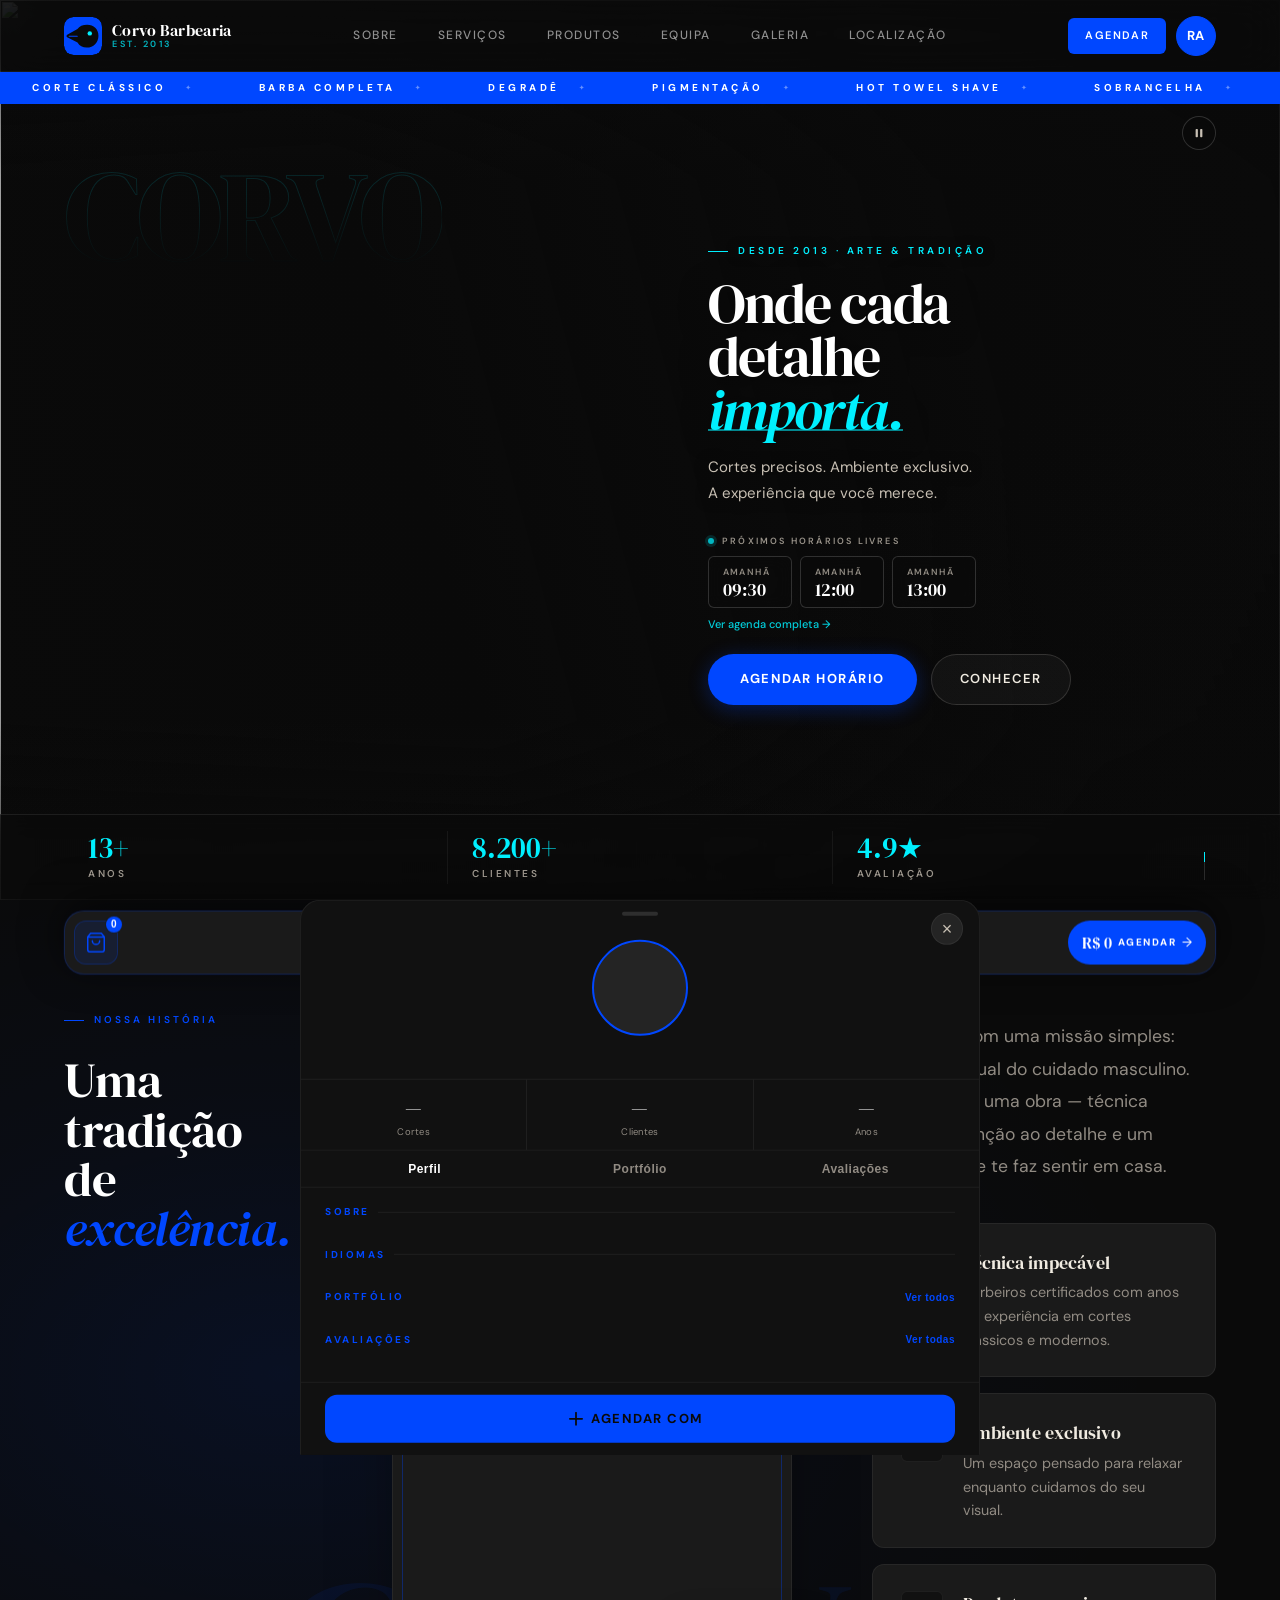
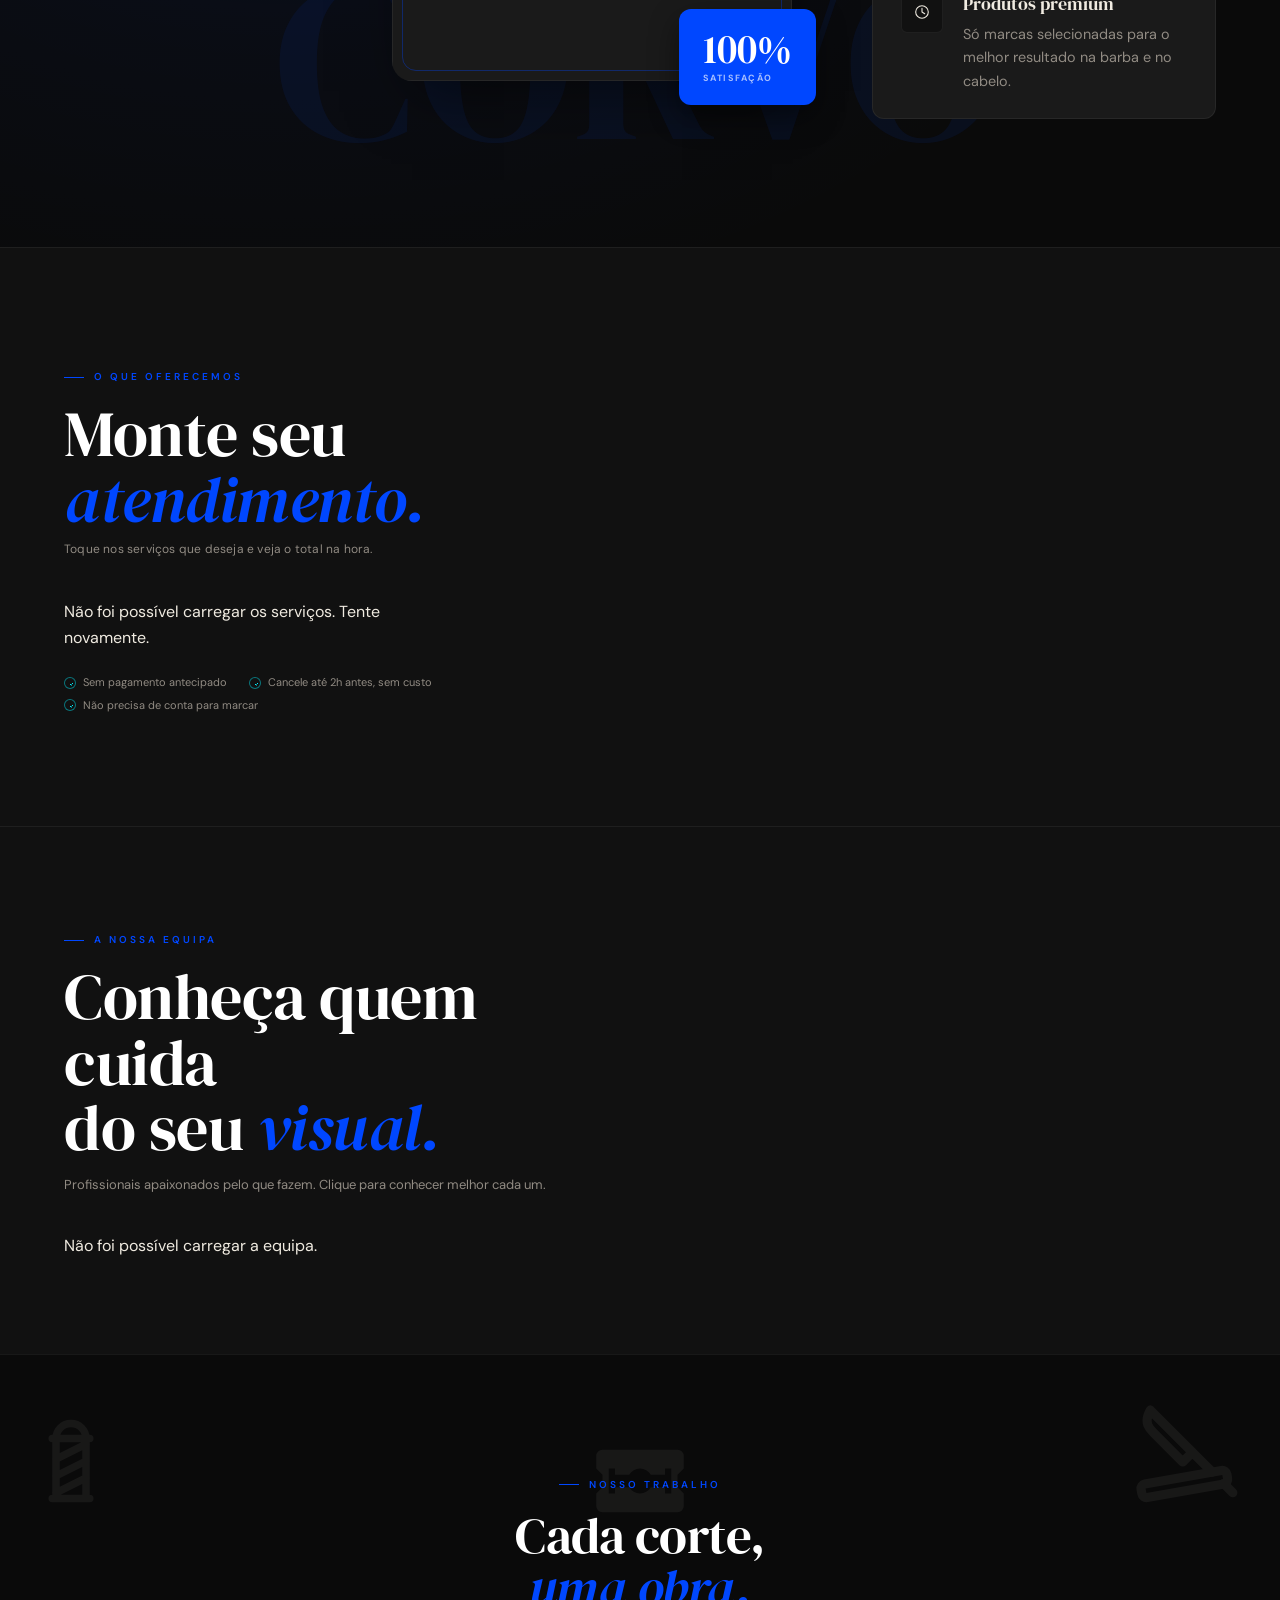
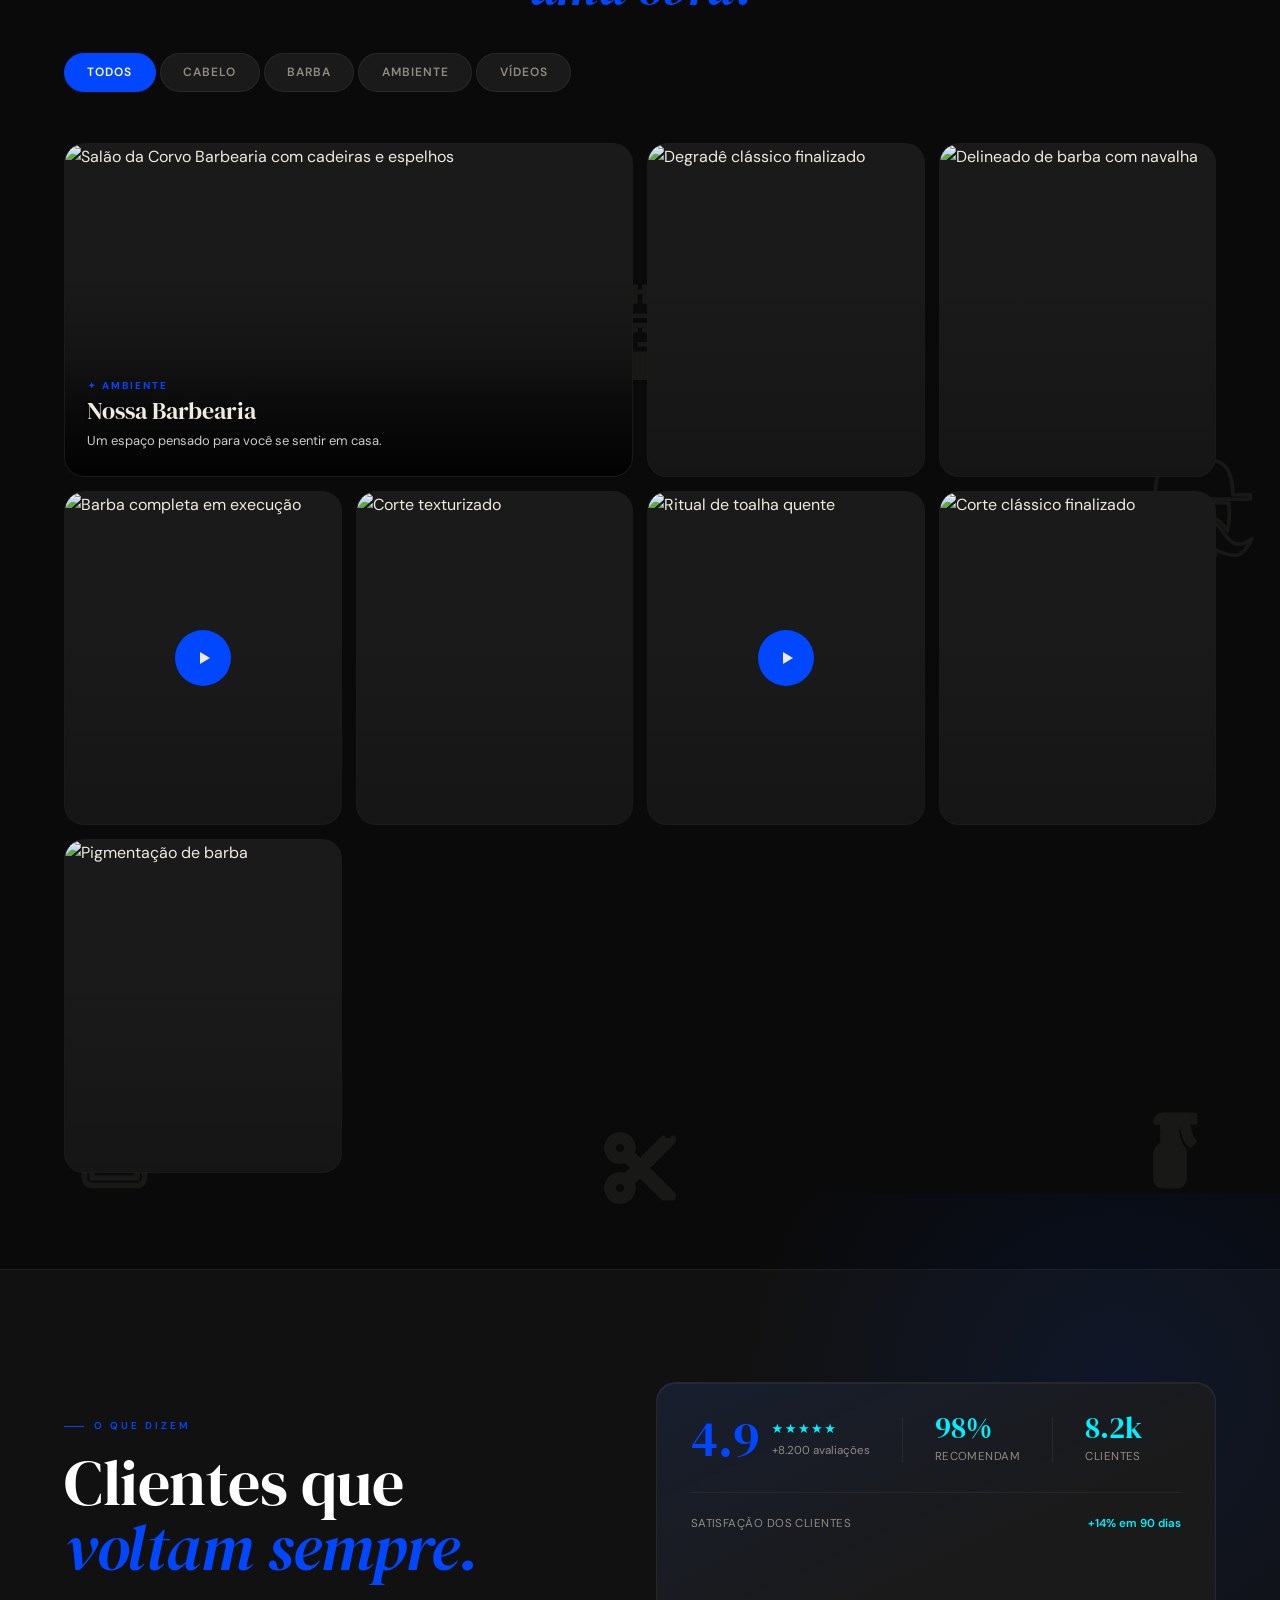
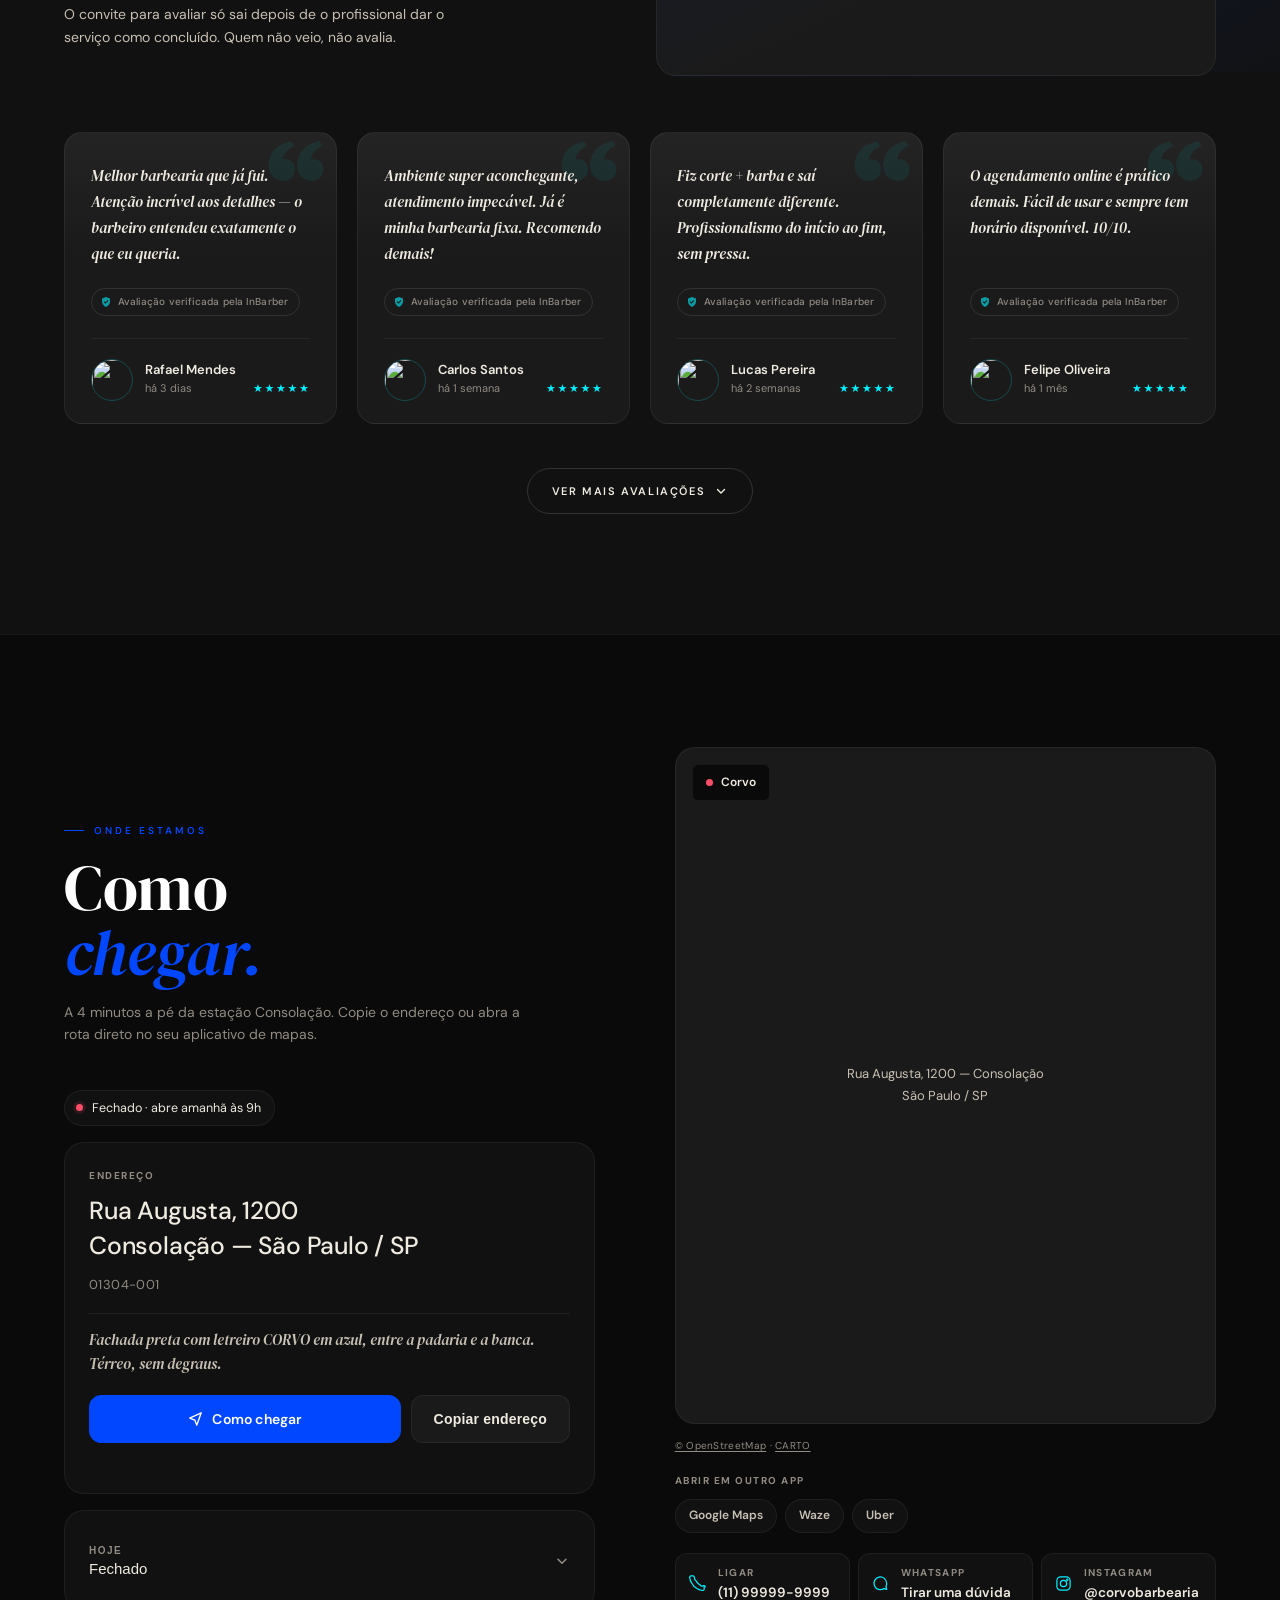
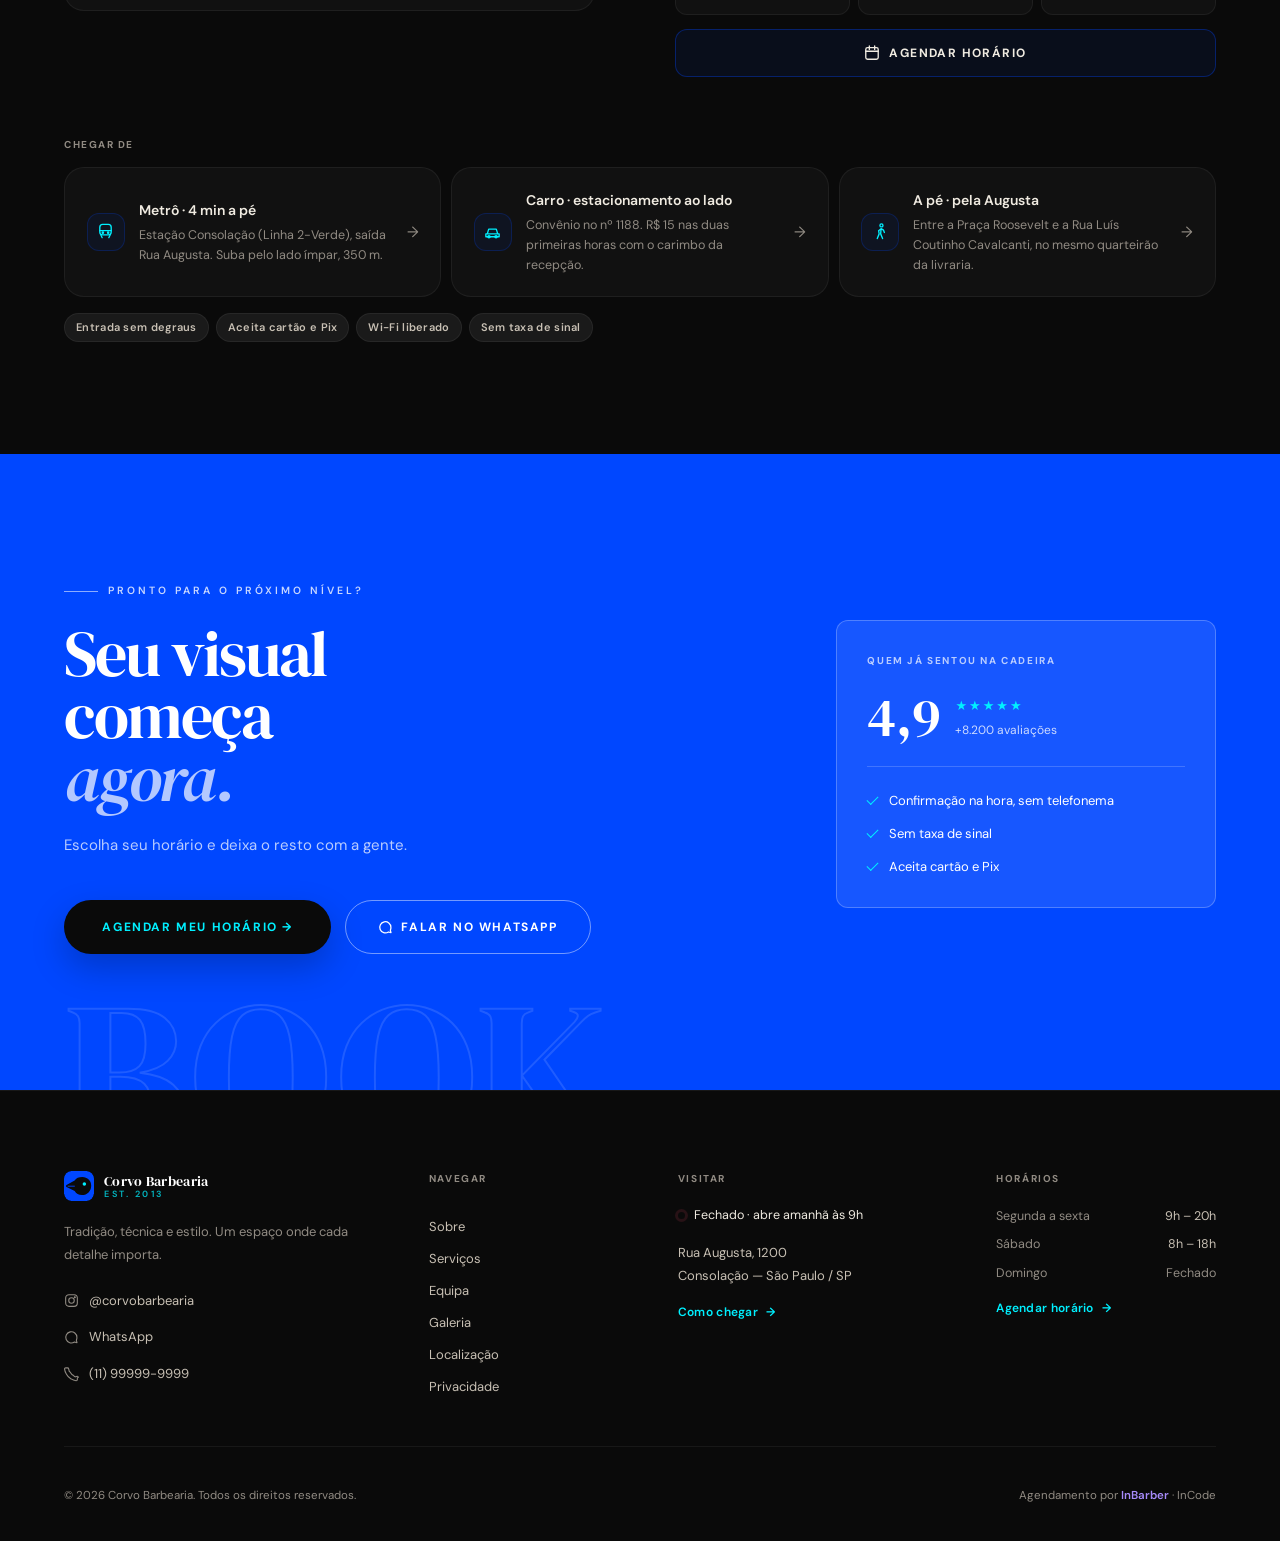
==== commit 654bb5a1: "backend iniciado da tela de produtos" ====
--- a/index.html
+++ b/index.html
@@ -1849,11 +1849,10 @@
   Leaflet e Chart.js também já não estão aqui: js/app.js carrega-os
   sob IntersectionObserver, só quando o mapa / o gráfico se aproximam.
 -->
+  <script src="/js/api.js"></script>
   <script src="/js/i18n.js"></script>
-  <script src="/js/api.js"></script>
-  <script src="/js/produtos-data.js"></script>
   <script src="/js/app.js" defer></script>
-  <script src="/js/produtos-landing.js" defer></script>
+  <script src="/js/produtos.js" defer></script>
   <script src="/js/auth-confirm.js" defer></script>
   <script src="/js/profile-btn.js" defer></script>
   <script>
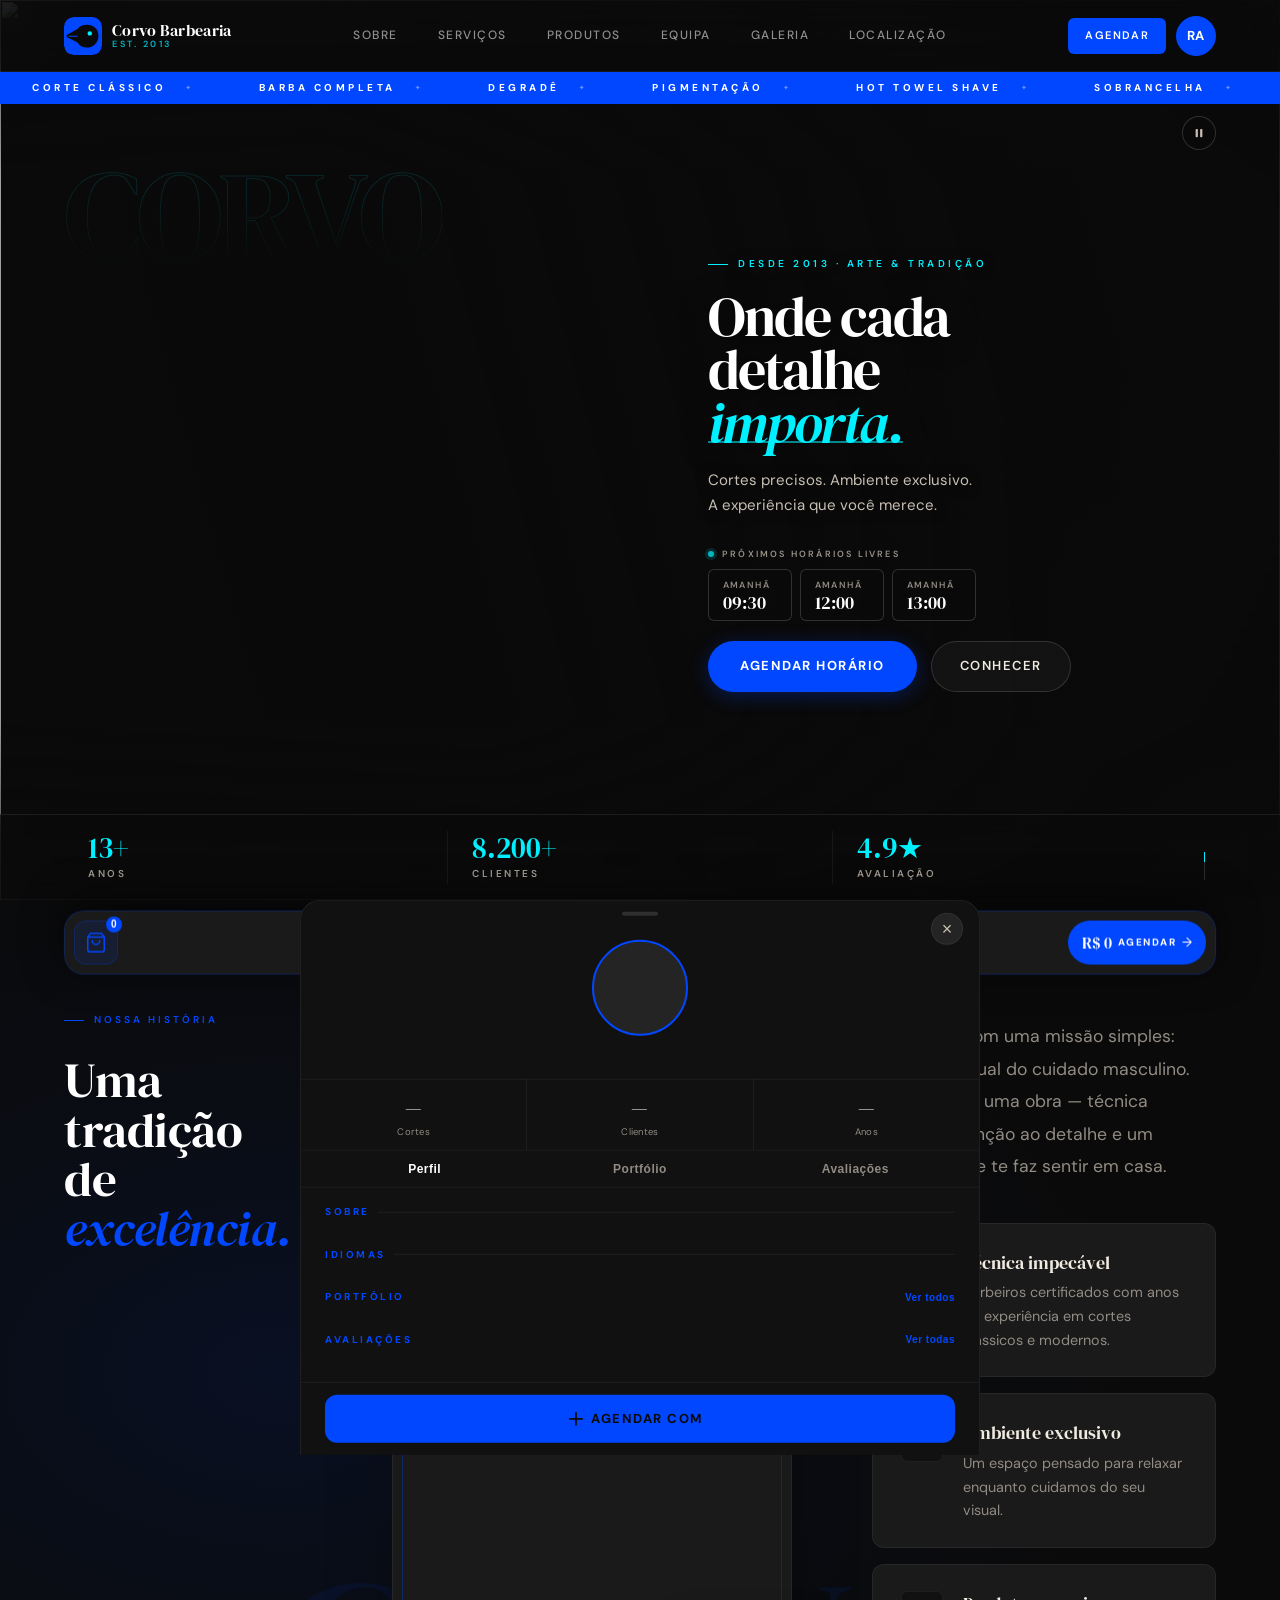
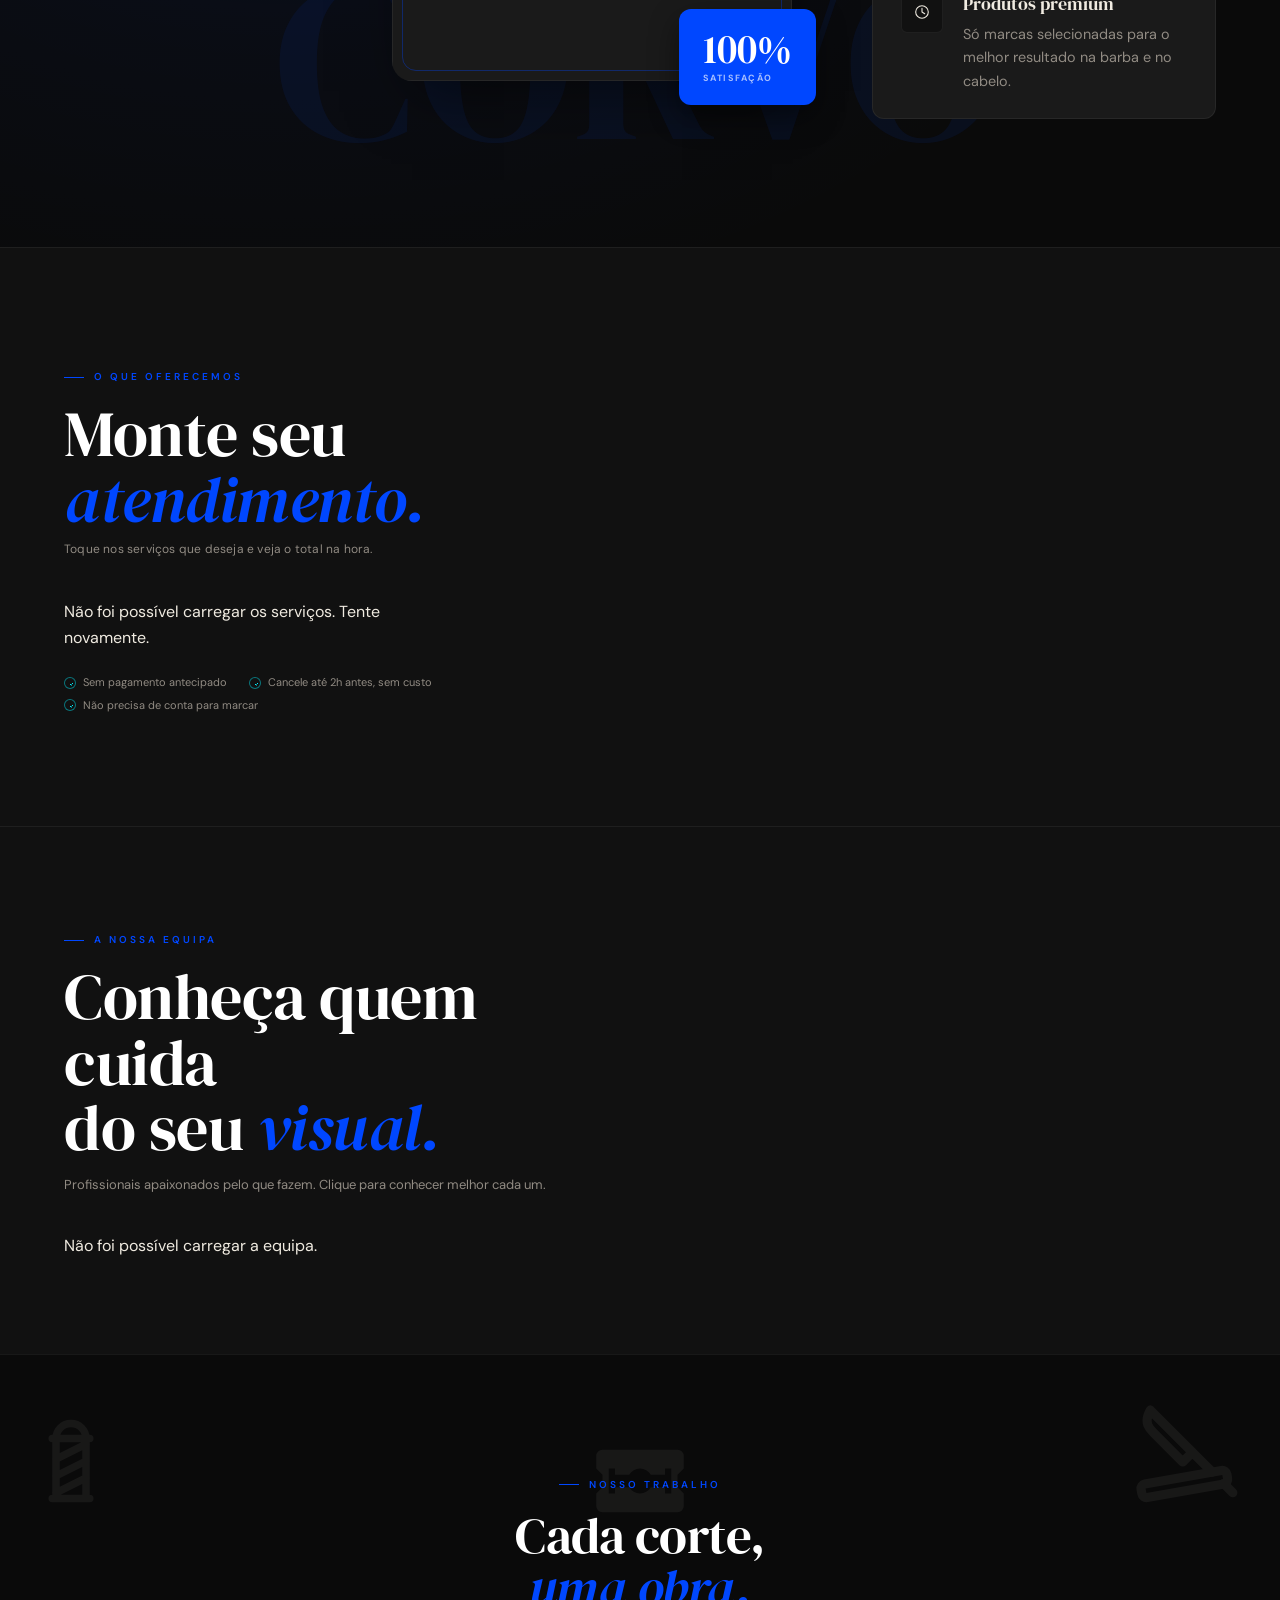
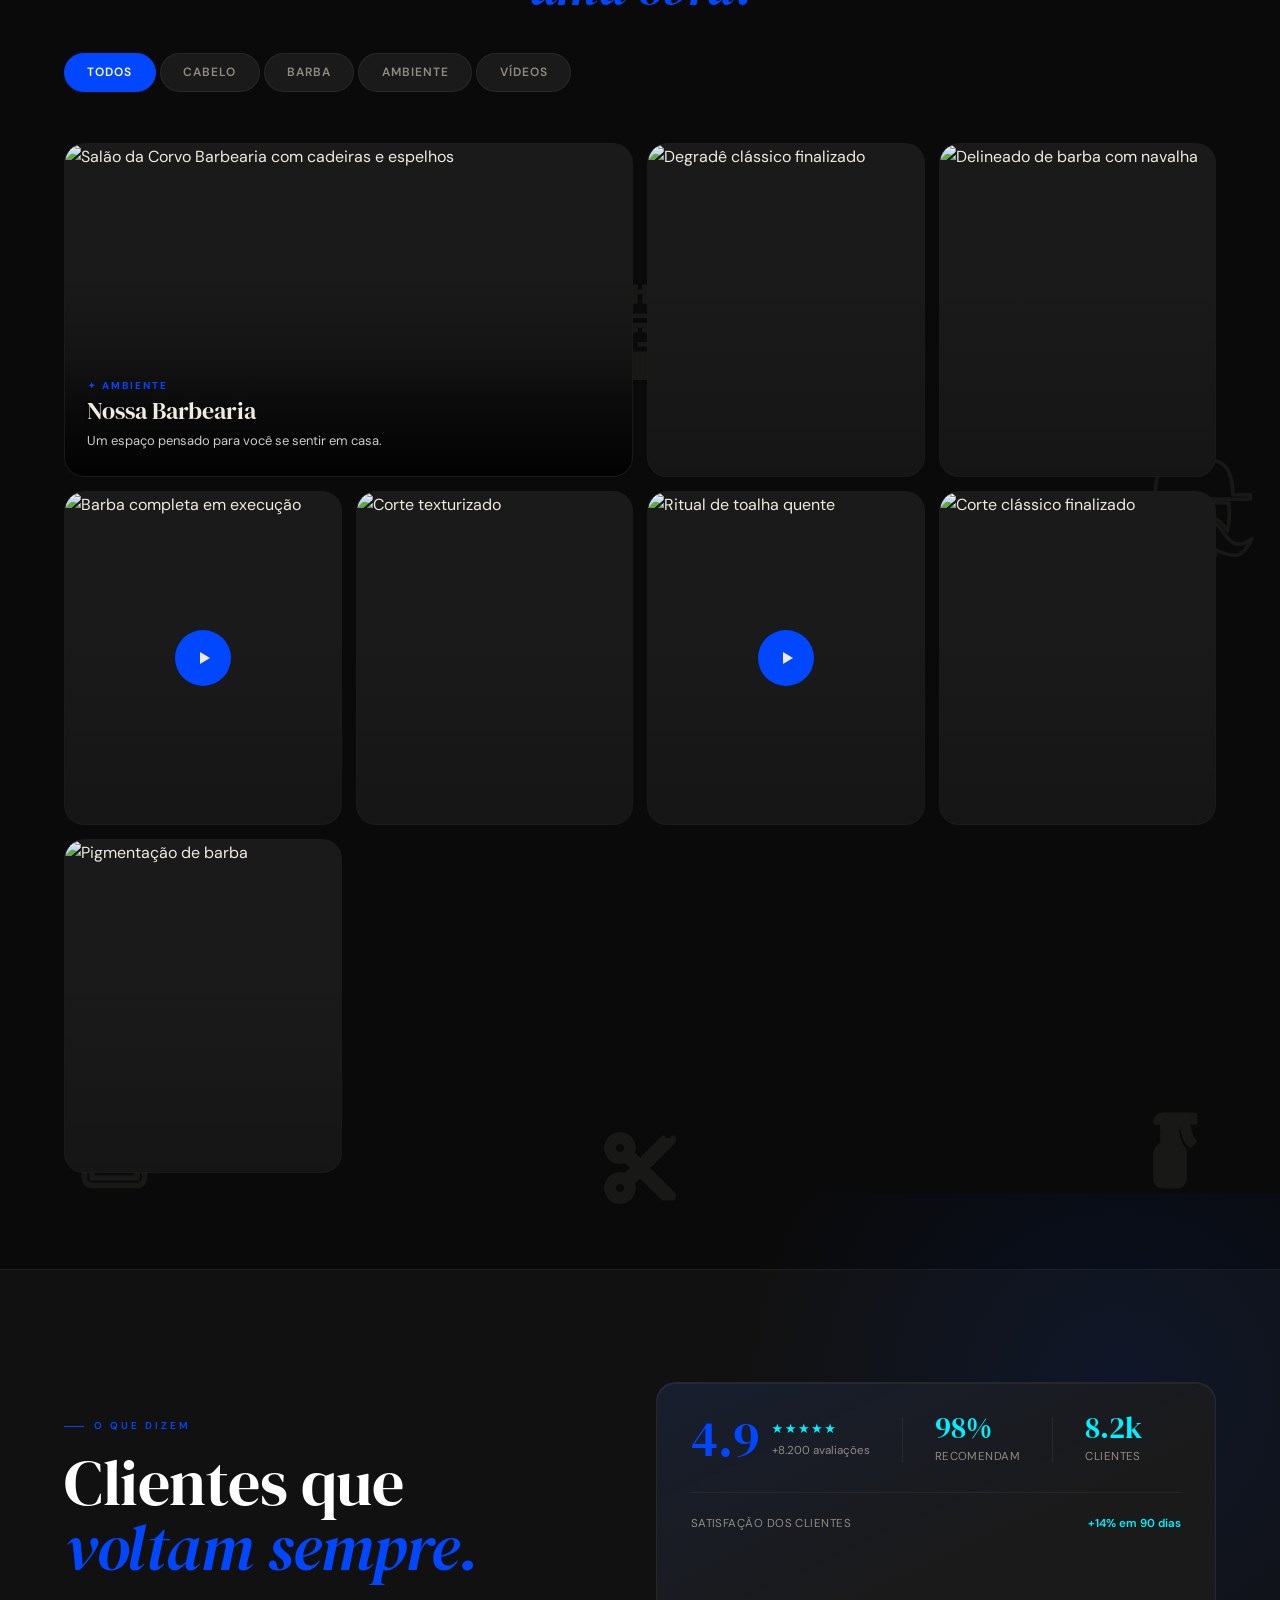
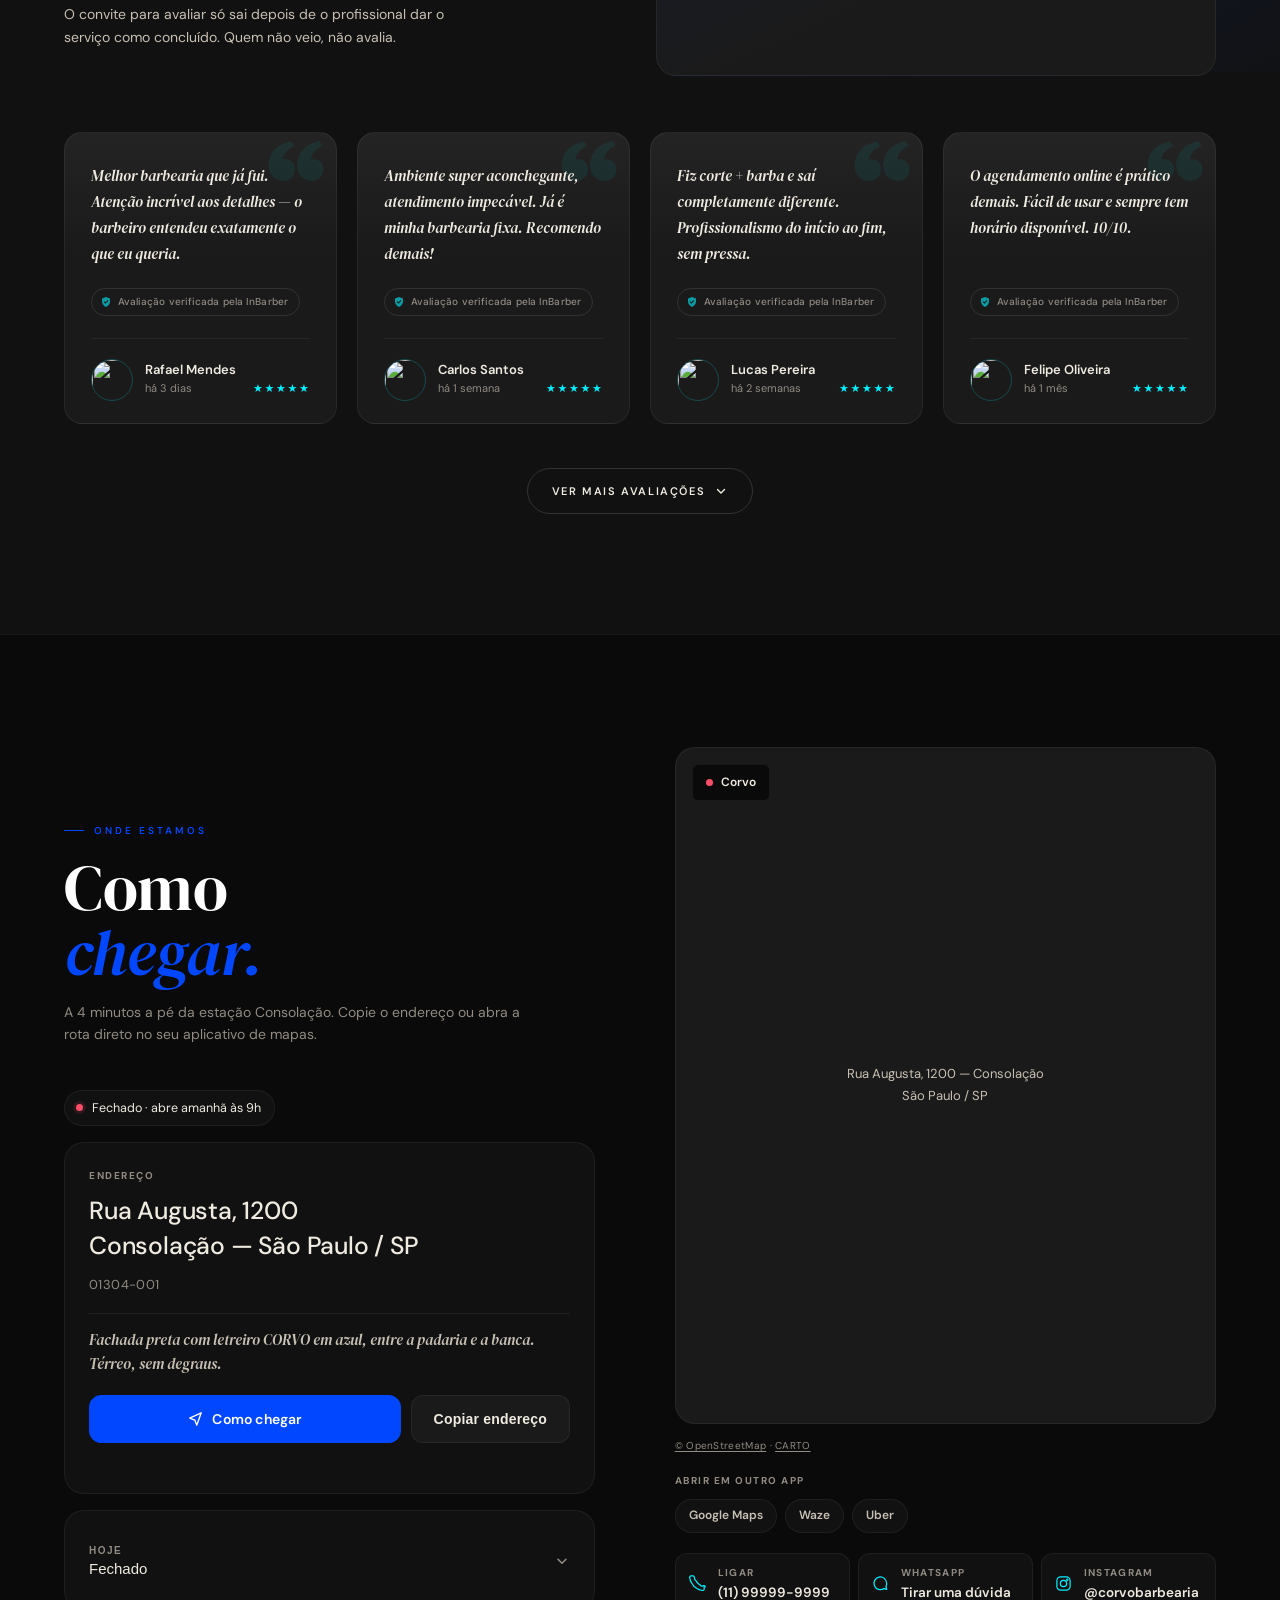
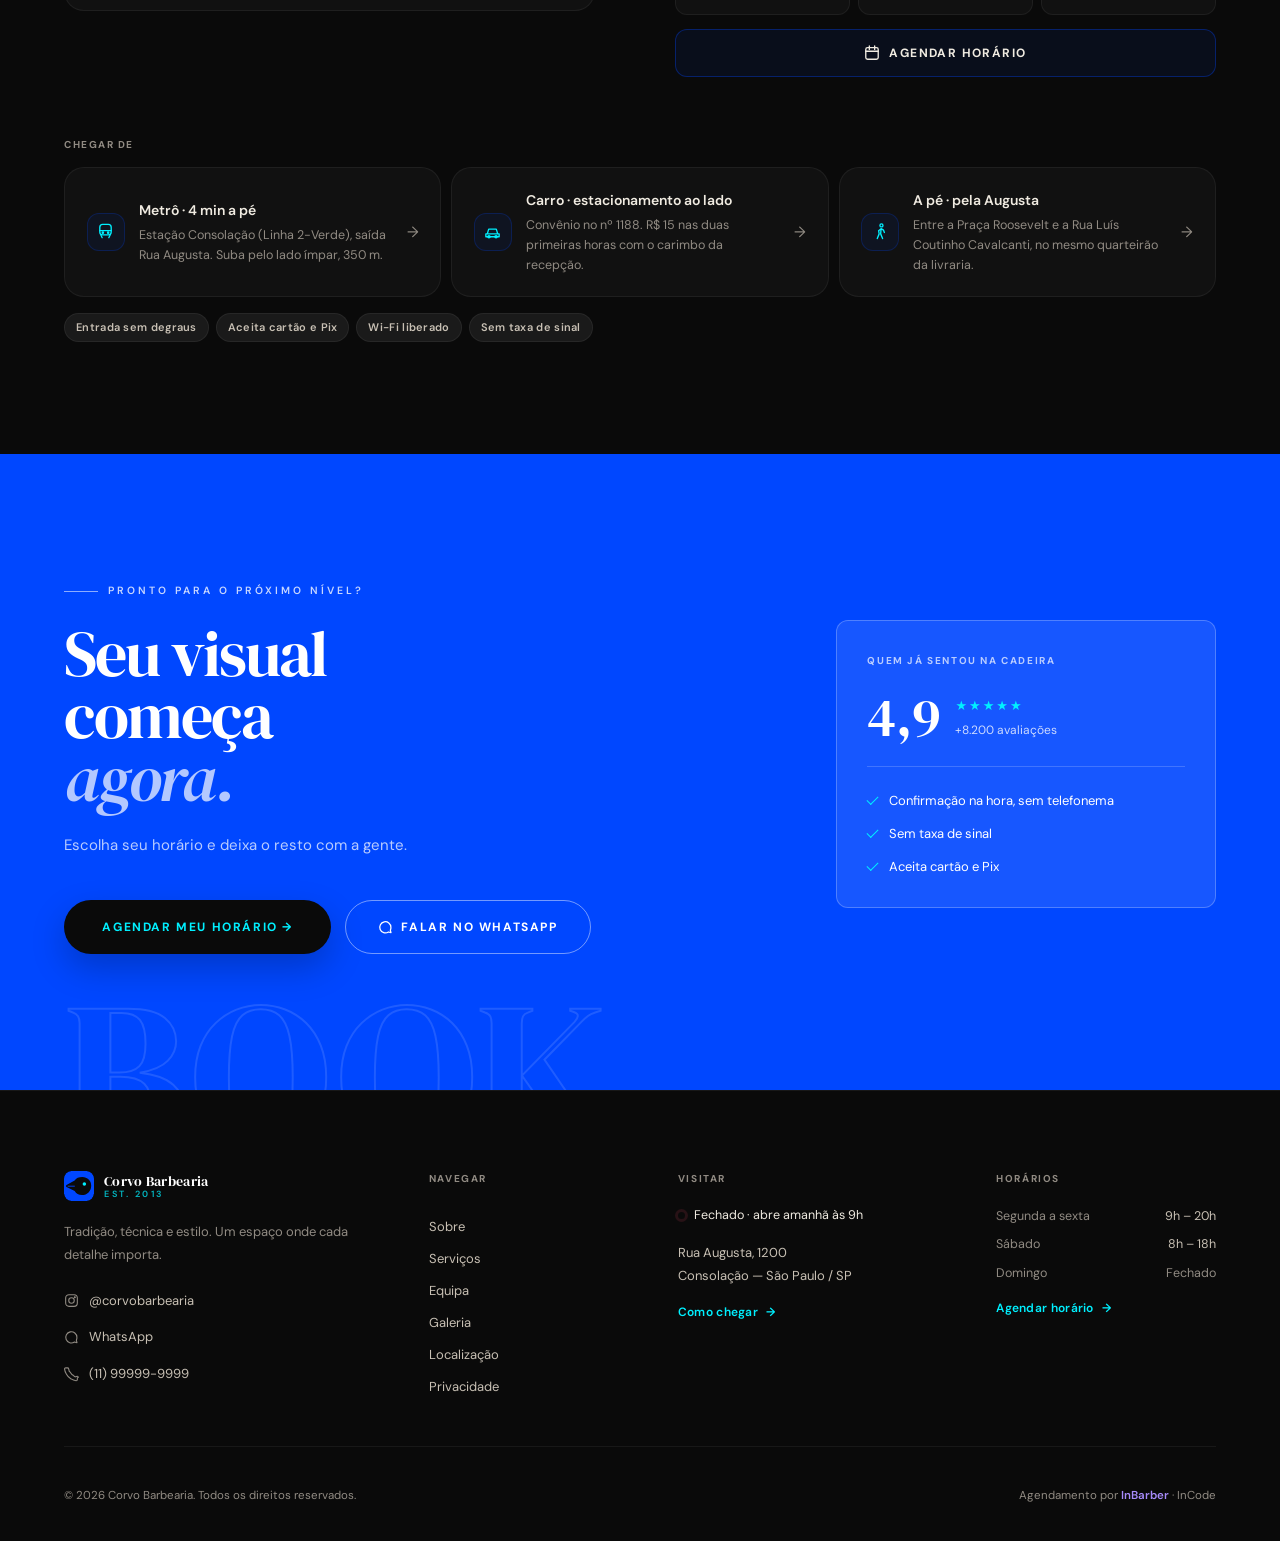
==== commit 831daf7a: "finalizado backend das seções de agendamento e produtos da landing page, quase finalizado por comple" ====
--- a/index.html
+++ b/index.html
@@ -397,7 +397,7 @@
         <div class="hero-slots" id="hero-slots" hidden>
           <span class="hero-slots-label" data-i18n="slots.label">Próximos horários livres</span>
           <div class="hero-slots-row" id="hero-slots-row"></div>
-          <a class="hero-slots-all" href="agendar.html" data-i18n="slots.all">Ver agenda completa →</a>
+          
         </div>
 
         <div class="hero-btns">
--- a/css/style.css
+++ b/css/style.css
@@ -885,7 +885,14 @@
 @media (min-width: 1024px) {
   .hero-scroll { right: 4rem; }
 }
- 
+
+.hero-slots-label {
+  transition: opacity 180ms ease-out;
+}
+.hero-slots-label.is-loading {
+  opacity: 0.4;
+}
+
 /* ─────────────────────────────────────────
    STICKY CTA — coordenação com a booking bar
    As duas são fixed no fundo. Quando a booking bar
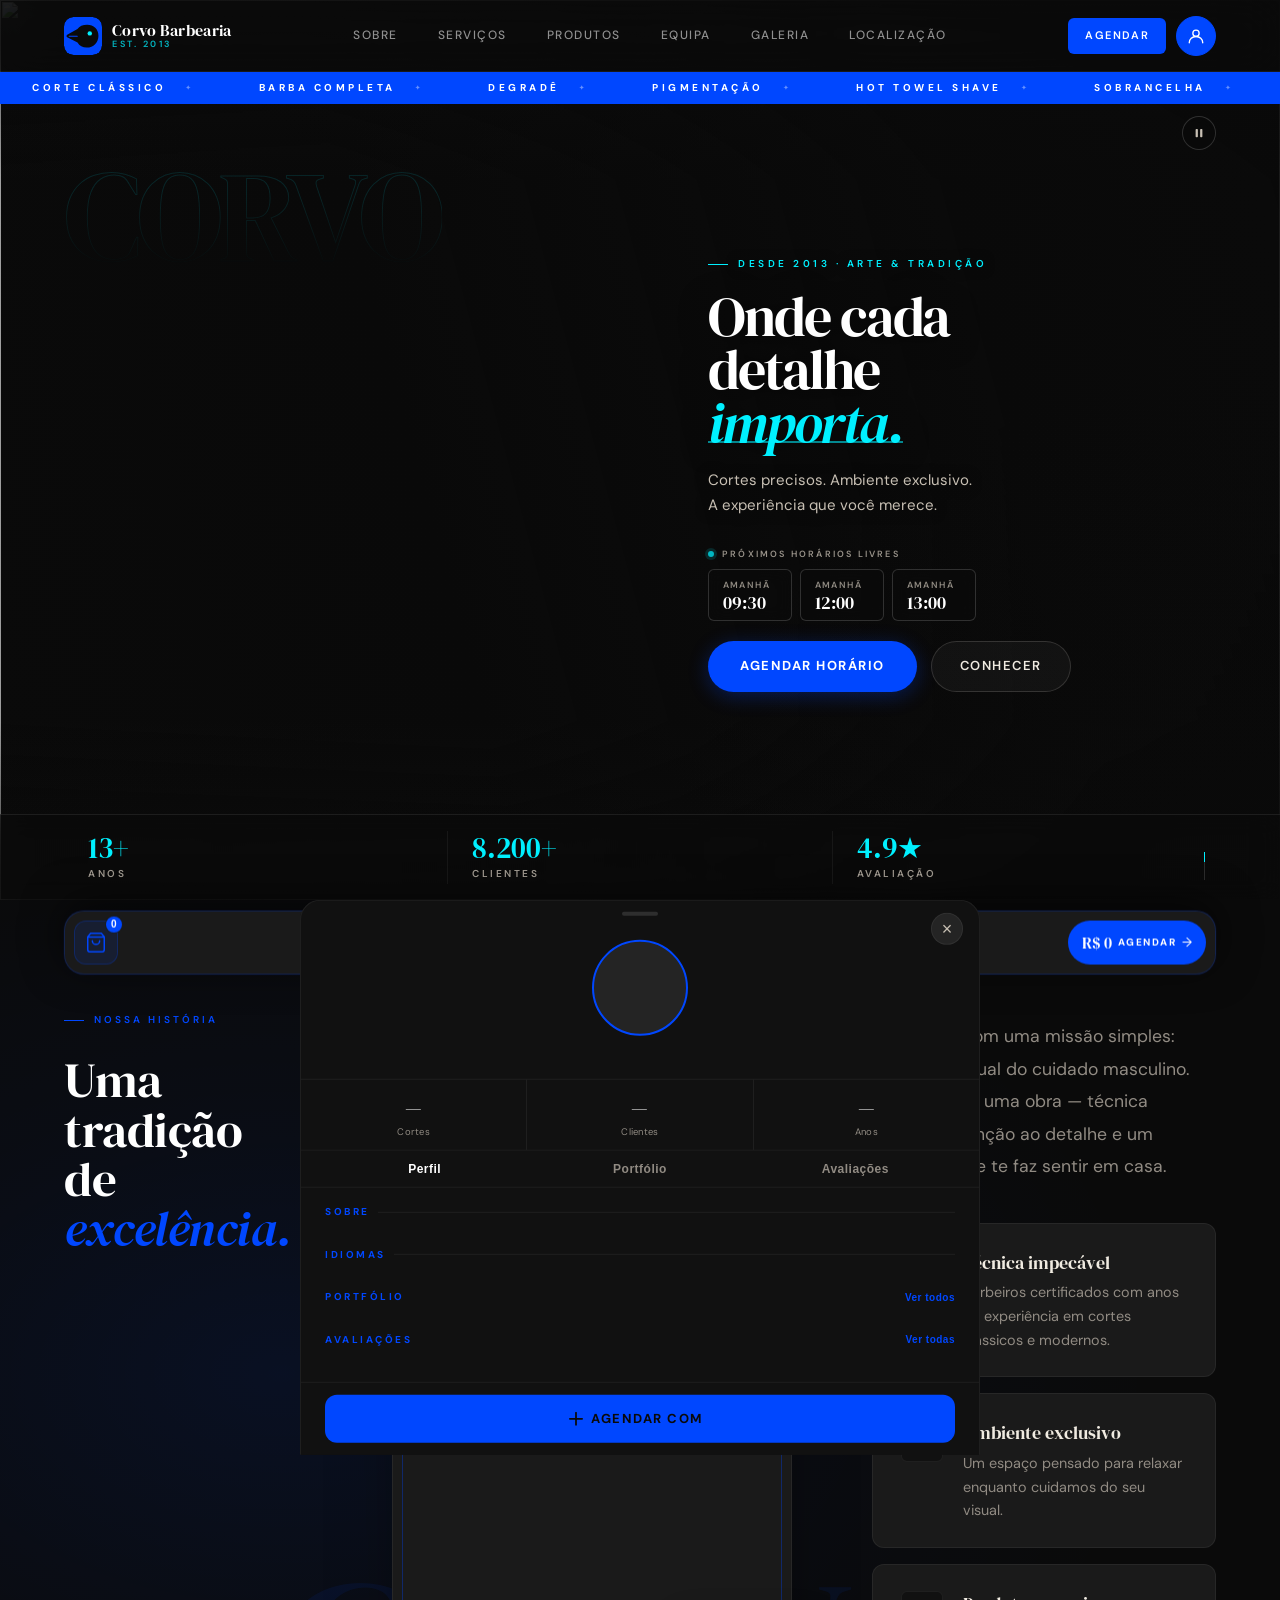
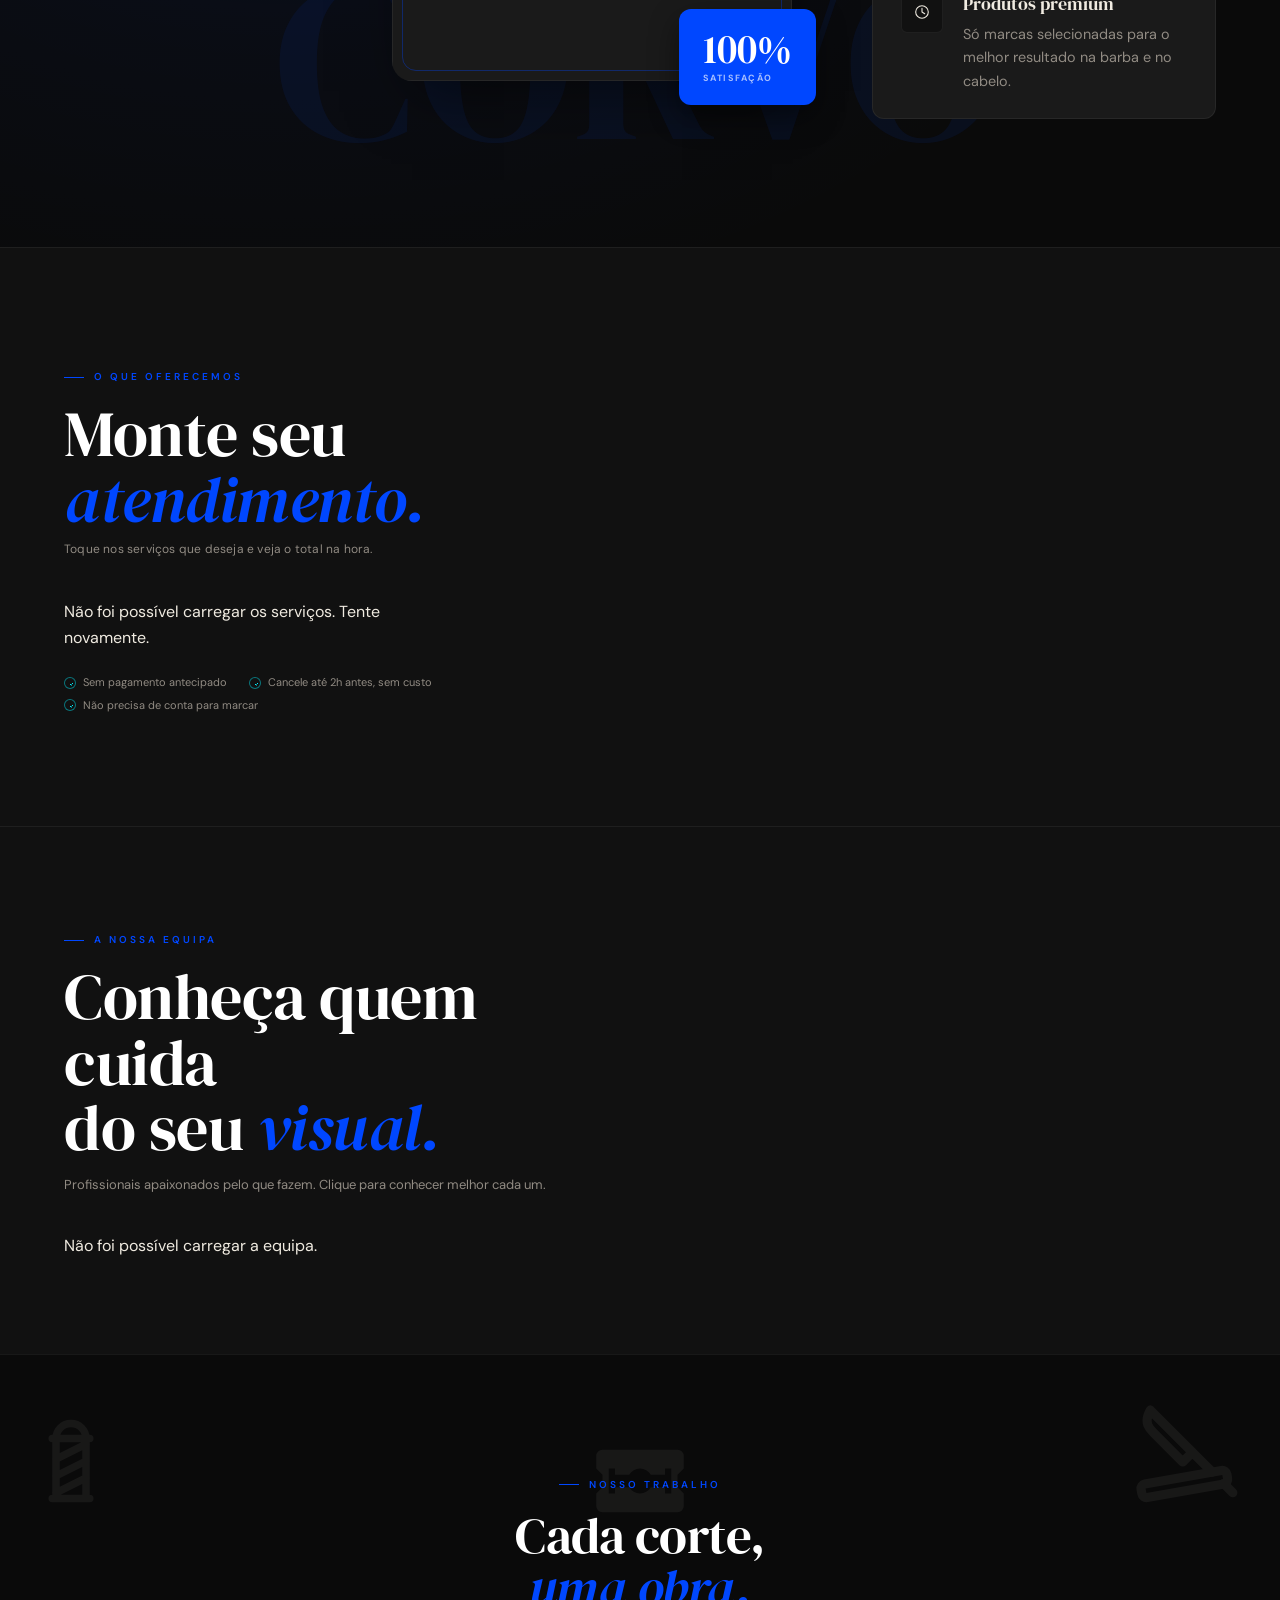
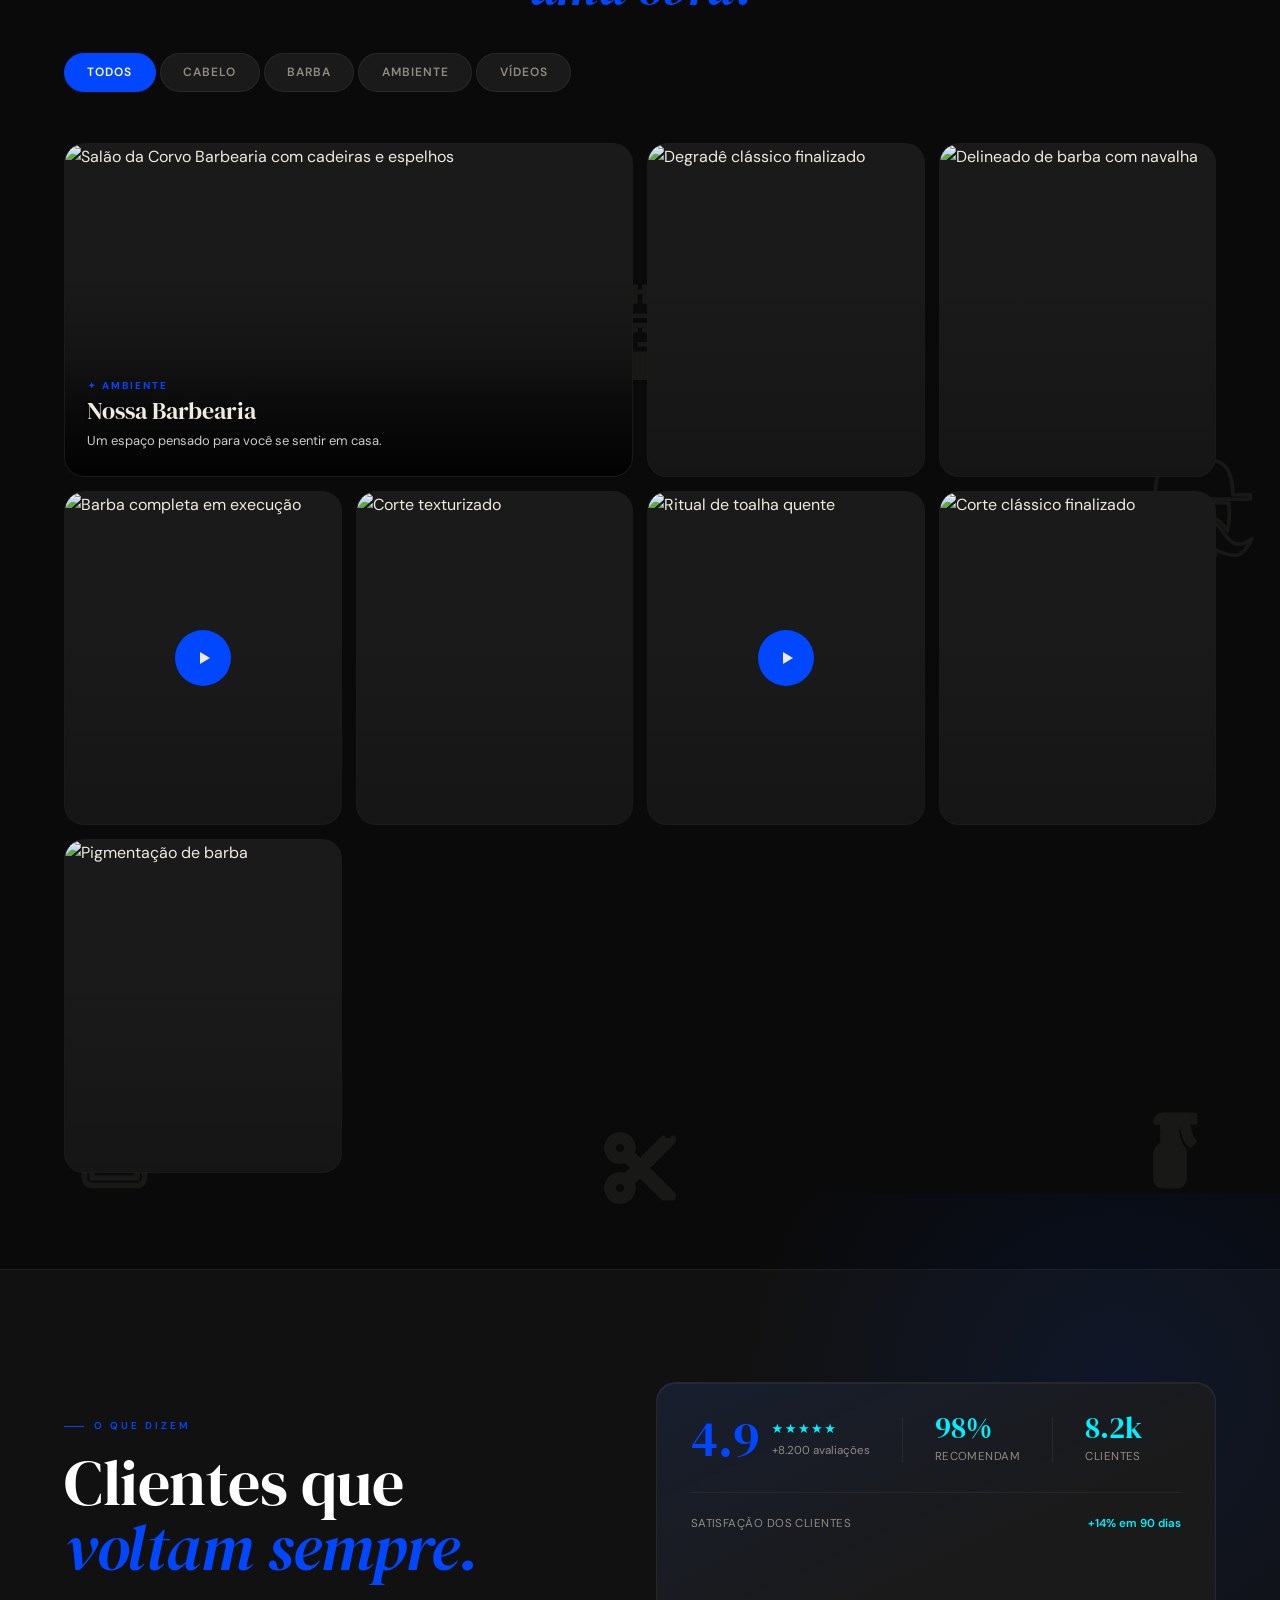
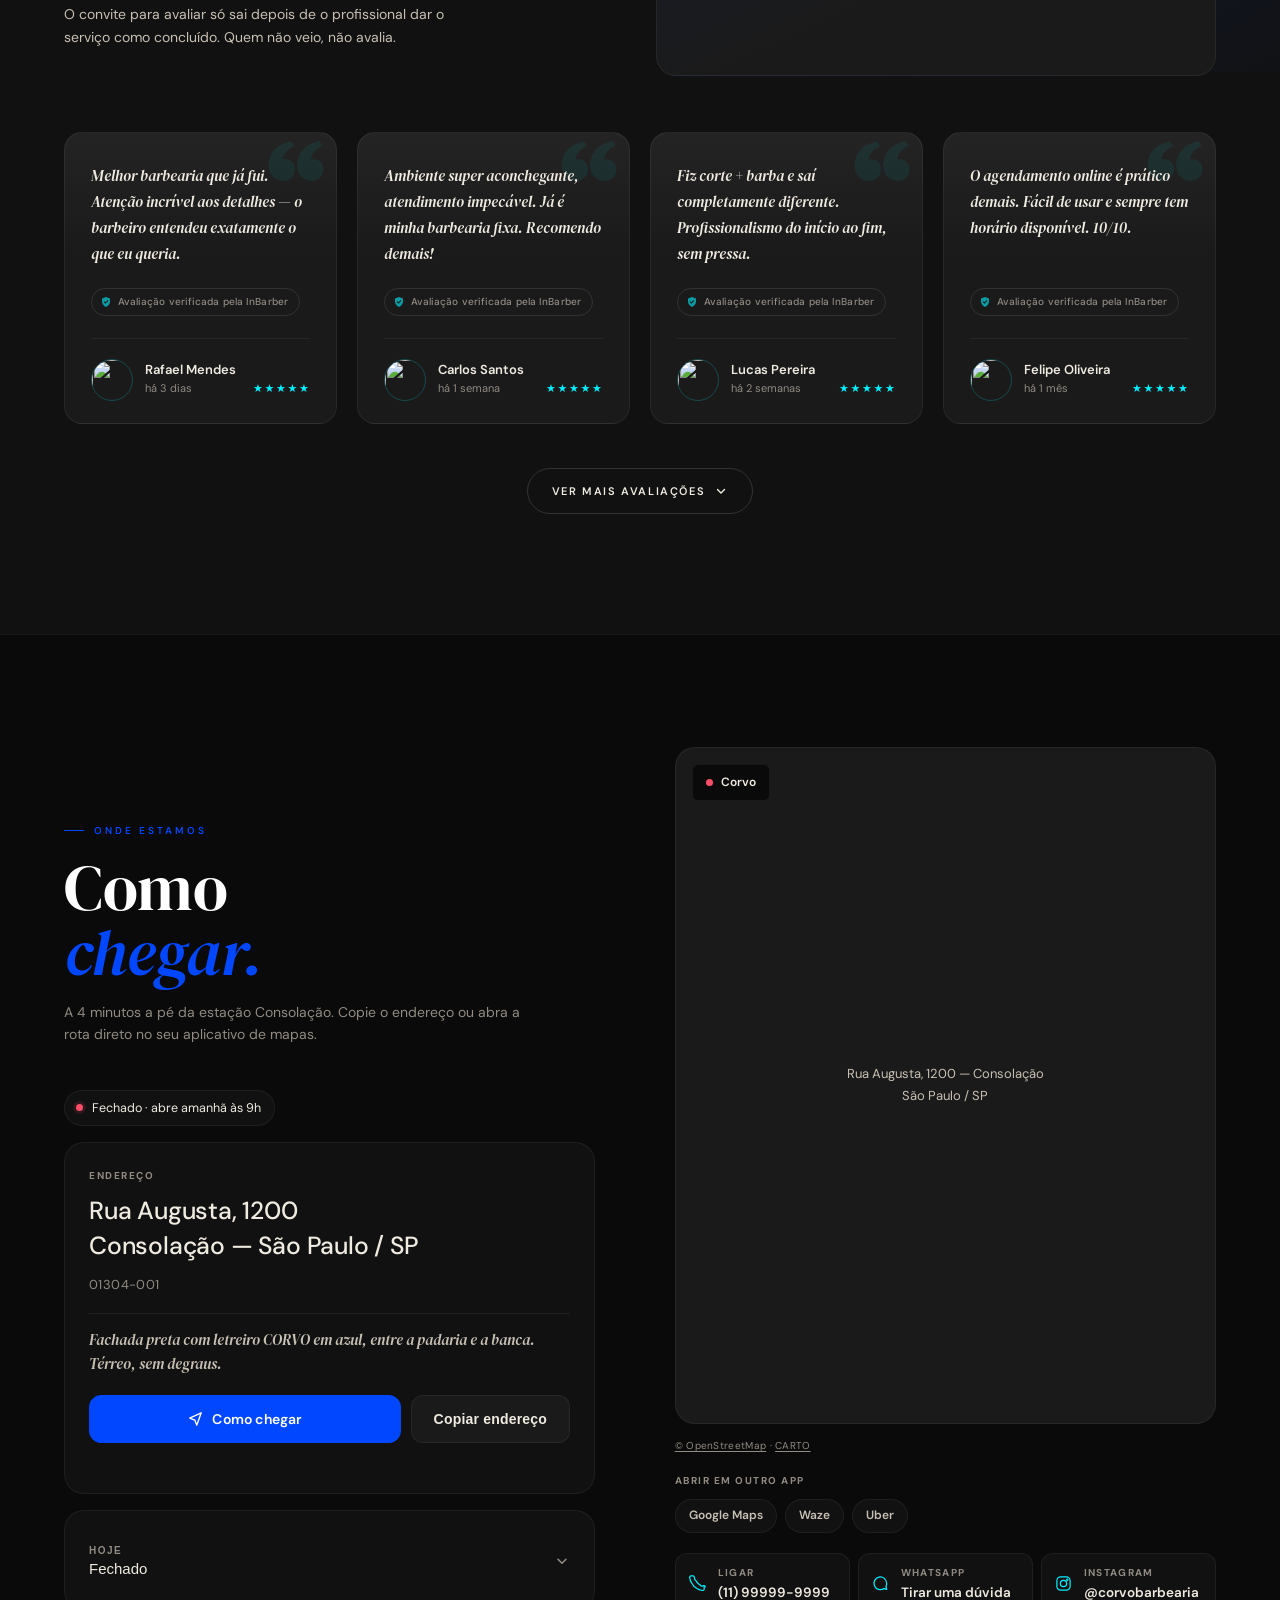
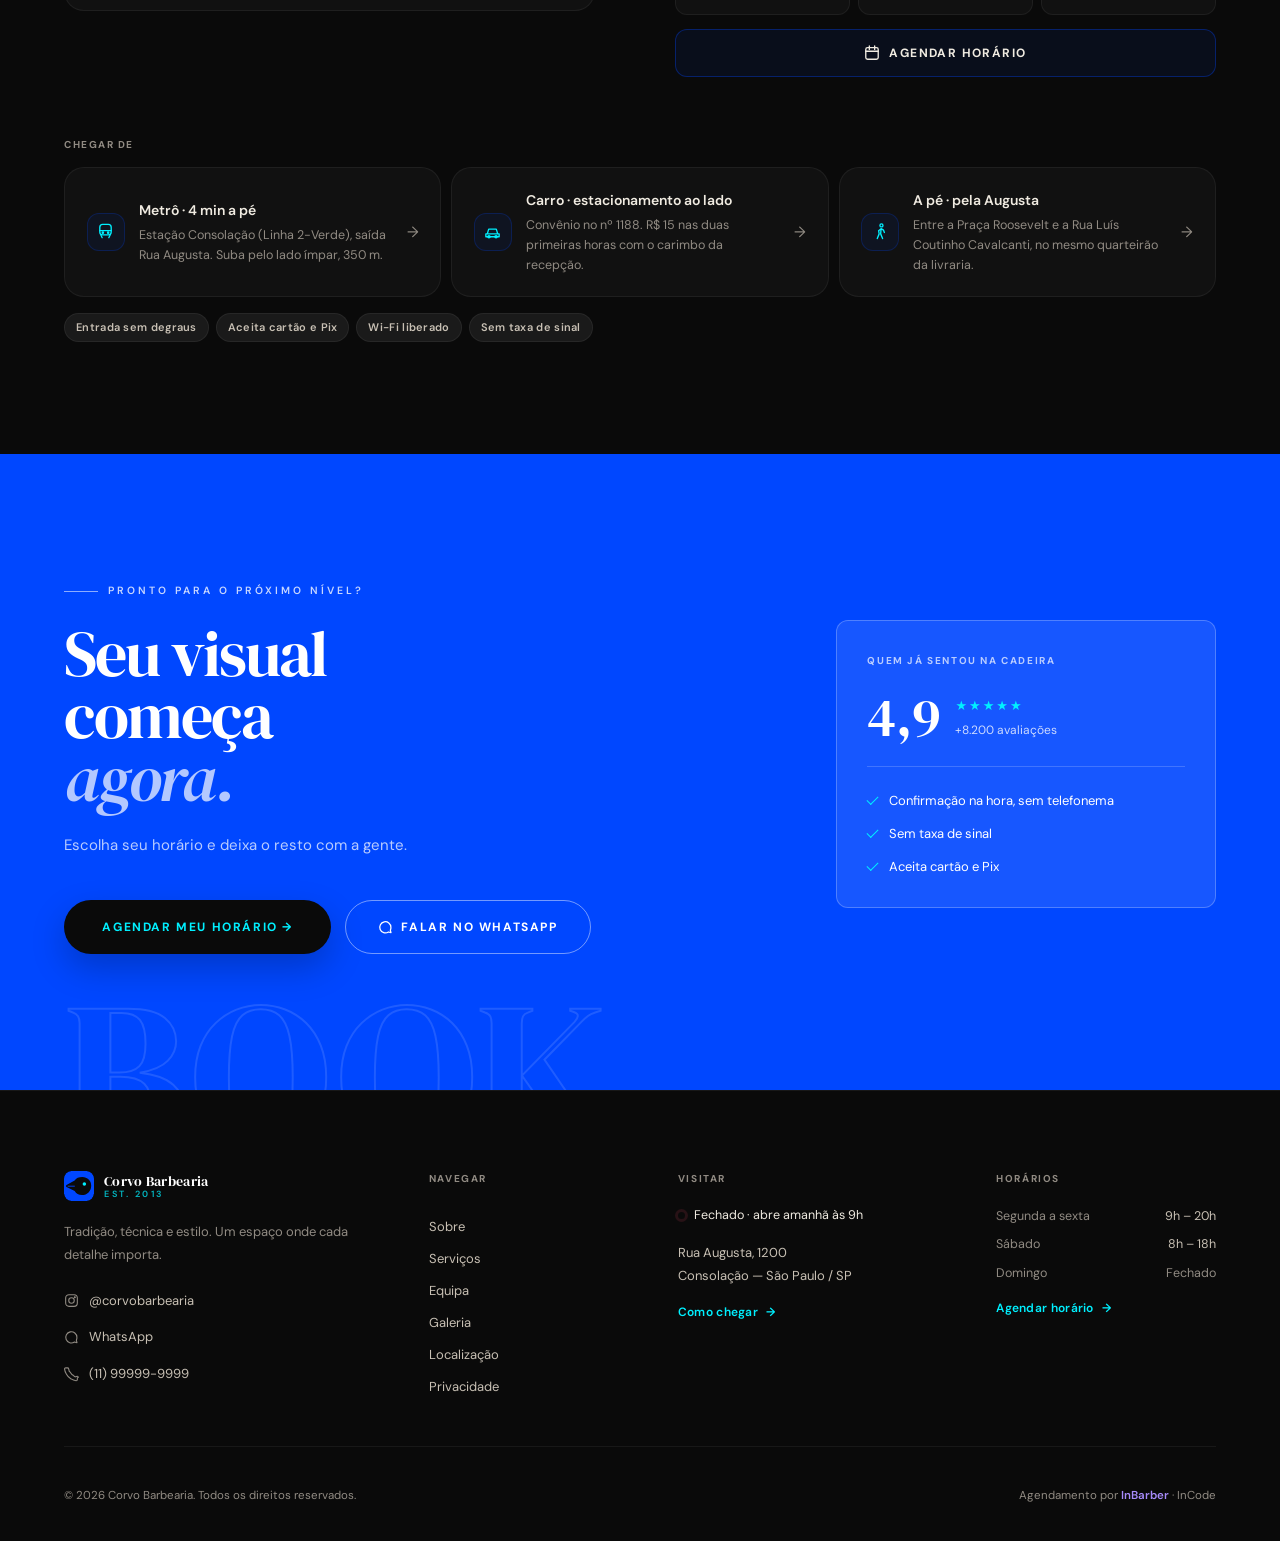
==== commit 9a400b94: "aprimorando backend do index e do perfil e colocando verificação de login na hora do agendamento" ====
--- a/index.html
+++ b/index.html
@@ -2141,6 +2141,51 @@
     })();
   </script>
 
+  <!-- ═══ MODAL DE LOGIN RÁPIDO ═══ -->
+  <div class="auth-modal-backdrop" id="auth-modal-backdrop" role="dialog" aria-modal="true"
+       aria-labelledby="auth-modal-title" aria-hidden="true">
+    <div class="auth-modal" id="auth-modal">
+      <div class="auth-modal-puller" aria-hidden="true"></div>
+
+      <div class="auth-modal-head">
+        <div>
+          <h2 class="auth-modal-title" id="auth-modal-title">Entre para<br><em>agendar</em></h2>
+          <p class="auth-modal-sub">Acesse a sua conta e finalize o agendamento em segundos.</p>
+        </div>
+        <button class="auth-modal-close" id="auth-modal-close" aria-label="Fechar">
+          <svg viewBox="0 0 14 14" fill="none" stroke="currentColor" stroke-width="1.6" stroke-linecap="round">
+            <line x1="1" y1="1" x2="13" y2="13"/>
+            <line x1="13" y1="1" x2="1" y2="13"/>
+          </svg>
+        </button>
+      </div>
+
+      <div class="auth-modal-fields">
+        <div class="auth-modal-field">
+          <label class="auth-modal-label" for="auth-modal-email">E-mail</label>
+          <input class="auth-modal-input" id="auth-modal-email" type="email"
+                 placeholder="seu@email.com" autocomplete="email" inputmode="email">
+        </div>
+        <div class="auth-modal-field">
+          <label class="auth-modal-label" for="auth-modal-senha">Senha</label>
+          <input class="auth-modal-input" id="auth-modal-senha" type="password"
+                 placeholder="••••••••" autocomplete="current-password">
+        </div>
+        <p class="auth-modal-error" id="auth-modal-error" role="alert"></p>
+      </div>
+
+      <button class="auth-modal-btn" id="auth-modal-submit">
+        <span class="auth-modal-btn-spinner" aria-hidden="true"></span>
+        <span class="auth-modal-btn-label">Entrar e agendar</span>
+      </button>
+
+      <p class="auth-modal-footer">
+        Não tem conta?
+        <a href="/perfil.html">Cadastre-se aqui</a>
+      </p>
+    </div>
+  </div>
+
 </body>
 
 </html>
--- a/css/style.css
+++ b/css/style.css
@@ -3802,4 +3802,243 @@
   }
 
   .gallery-hd .section-h { font-size: 3.6rem; }
+}
+
+/* ════════════════════════════════════════
+   MODAL DE LOGIN RÁPIDO
+   z-index: 600 (acima do lightbox: 500)
+════════════════════════════════════════ */
+.auth-modal-backdrop {
+  position: fixed;
+  inset: 0;
+  z-index: 600;
+  display: flex;
+  align-items: flex-end;
+  justify-content: center;
+  padding: 0;
+  background: rgba(6, 6, 6, 0.88);
+  backdrop-filter: blur(10px);
+  -webkit-backdrop-filter: blur(10px);
+  opacity: 0;
+  visibility: hidden;
+  pointer-events: none;
+  transition:
+    opacity 280ms var(--ease-out),
+    visibility 0s linear 280ms;
+}
+.auth-modal-backdrop.open {
+  opacity: 1;
+  visibility: visible;
+  pointer-events: auto;
+  transition:
+    opacity 280ms var(--ease-out),
+    visibility 0s linear 0s;
+}
+
+.auth-modal {
+  width: 100%;
+  max-width: 480px;
+  background: var(--bg-2);
+  border: 1px solid var(--divider);
+  border-bottom: none;
+  border-radius: var(--r-lg) var(--r-lg) 0 0;
+  padding: 2rem 1.5rem 2.5rem;
+  display: flex;
+  flex-direction: column;
+  gap: 1.5rem;
+  transform: translateY(32px);
+  transition: transform 320ms var(--ease-out);
+  box-shadow: 0 -20px 60px rgba(0, 0, 0, 0.6);
+}
+.auth-modal-backdrop.open .auth-modal {
+  transform: translateY(0);
+}
+
+/* Puxador de sheet (mobile) */
+.auth-modal-puller {
+  width: 36px;
+  height: 4px;
+  background: rgba(255, 255, 255, 0.12);
+  border-radius: var(--r-full);
+  margin: 0 auto -0.5rem;
+  flex-shrink: 0;
+}
+
+/* Cabeçalho */
+.auth-modal-head {
+  display: flex;
+  align-items: flex-start;
+  justify-content: space-between;
+  gap: 1rem;
+}
+.auth-modal-title {
+  font-family: var(--ff-d);
+  font-size: 1.6rem;
+  font-weight: 400;
+  color: var(--white);
+  line-height: 1.15;
+}
+.auth-modal-title em {
+  font-style: italic;
+  color: var(--gold);
+}
+.auth-modal-sub {
+  margin-top: 0.35rem;
+  font-size: 13px;
+  color: var(--muted);
+  line-height: 1.5;
+}
+.auth-modal-close {
+  display: flex;
+  align-items: center;
+  justify-content: center;
+  flex-shrink: 0;
+  width: 34px;
+  height: 34px;
+  background: transparent;
+  border: 1px solid var(--divider);
+  border-radius: var(--r-sm);
+  color: var(--muted);
+  cursor: pointer;
+  transition: color 150ms ease-out, background 150ms ease-out;
+  margin-top: 2px;
+}
+.auth-modal-close:hover {
+  color: var(--cream);
+  background: rgba(255, 255, 255, 0.05);
+}
+.auth-modal-close svg {
+  width: 14px;
+  height: 14px;
+}
+
+/* Campos */
+.auth-modal-fields {
+  display: flex;
+  flex-direction: column;
+  gap: 0.75rem;
+}
+.auth-modal-field {
+  display: flex;
+  flex-direction: column;
+  gap: 0.4rem;
+}
+.auth-modal-label {
+  font-size: 10px;
+  font-weight: 700;
+  letter-spacing: 1.5px;
+  text-transform: uppercase;
+  color: var(--muted);
+}
+.auth-modal-input {
+  width: 100%;
+  padding: 12px 14px;
+  background: var(--bg-3);
+  border: 1px solid var(--divider);
+  border-radius: var(--r-md);
+  color: var(--cream);
+  font-family: var(--ff-b);
+  font-size: 14px;
+  outline: none;
+  transition:
+    border-color 180ms ease-out,
+    background 180ms ease-out;
+  -webkit-appearance: none;
+}
+.auth-modal-input::placeholder {
+  color: var(--muted);
+  opacity: 0.7;
+}
+.auth-modal-input:focus {
+  border-color: rgba(0, 71, 255, 0.5);
+  background: rgba(0, 71, 255, 0.04);
+}
+.auth-modal-input.is-error {
+  border-color: #e55;
+}
+
+/* Erro inline */
+.auth-modal-error {
+  font-size: 12px;
+  color: #f87171;
+  min-height: 1em;
+  display: none;
+}
+.auth-modal-error.visible {
+  display: block;
+}
+
+/* Botão principal */
+.auth-modal-btn {
+  display: flex;
+  align-items: center;
+  justify-content: center;
+  gap: 8px;
+  width: 100%;
+  padding: 14px 24px;
+  background: var(--gold);
+  color: var(--white);
+  font-family: var(--ff-b);
+  font-size: 12px;
+  font-weight: 700;
+  letter-spacing: 1.5px;
+  text-transform: uppercase;
+  border: none;
+  border-radius: var(--r-full);
+  cursor: pointer;
+  transition:
+    opacity 150ms ease-out,
+    transform 100ms ease-out,
+    box-shadow 200ms ease-out;
+  box-shadow: 0 4px 20px rgba(0, 71, 255, 0.3);
+}
+.auth-modal-btn:hover  { opacity: 0.9; box-shadow: 0 6px 28px rgba(0, 71, 255, 0.45); }
+.auth-modal-btn:active { transform: scale(0.97); }
+.auth-modal-btn:disabled {
+  opacity: 0.5;
+  cursor: not-allowed;
+  transform: none;
+}
+.auth-modal-btn-spinner {
+  width: 14px;
+  height: 14px;
+  border: 2px solid rgba(255, 255, 255, 0.3);
+  border-top-color: var(--white);
+  border-radius: 50%;
+  animation: authSpin 0.65s linear infinite;
+  display: none;
+  flex-shrink: 0;
+}
+.auth-modal-btn.loading .auth-modal-btn-spinner { display: block; }
+.auth-modal-btn.loading .auth-modal-btn-label  { opacity: 0.7; }
+@keyframes authSpin {
+  to { transform: rotate(360deg); }
+}
+
+/* Rodapé — link para cadastro */
+.auth-modal-footer {
+  text-align: center;
+  font-size: 12px;
+  color: var(--muted);
+}
+.auth-modal-footer a {
+  color: var(--gold-lt);
+  text-decoration: underline;
+  text-underline-offset: 3px;
+}
+.auth-modal-footer a:hover { opacity: 0.8; }
+
+/* Sheet de fundo no desktop: centralizado como dialog */
+@media (min-width: 640px) {
+  .auth-modal-backdrop {
+    align-items: center;
+    padding: 1.5rem;
+  }
+  .auth-modal {
+    border: 1px solid var(--divider);
+    border-radius: var(--r-lg);
+    padding: 2rem 2rem 2.5rem;
+    box-shadow: 0 24px 80px rgba(0, 0, 0, 0.7);
+  }
+  .auth-modal-puller { display: none; }
 }
